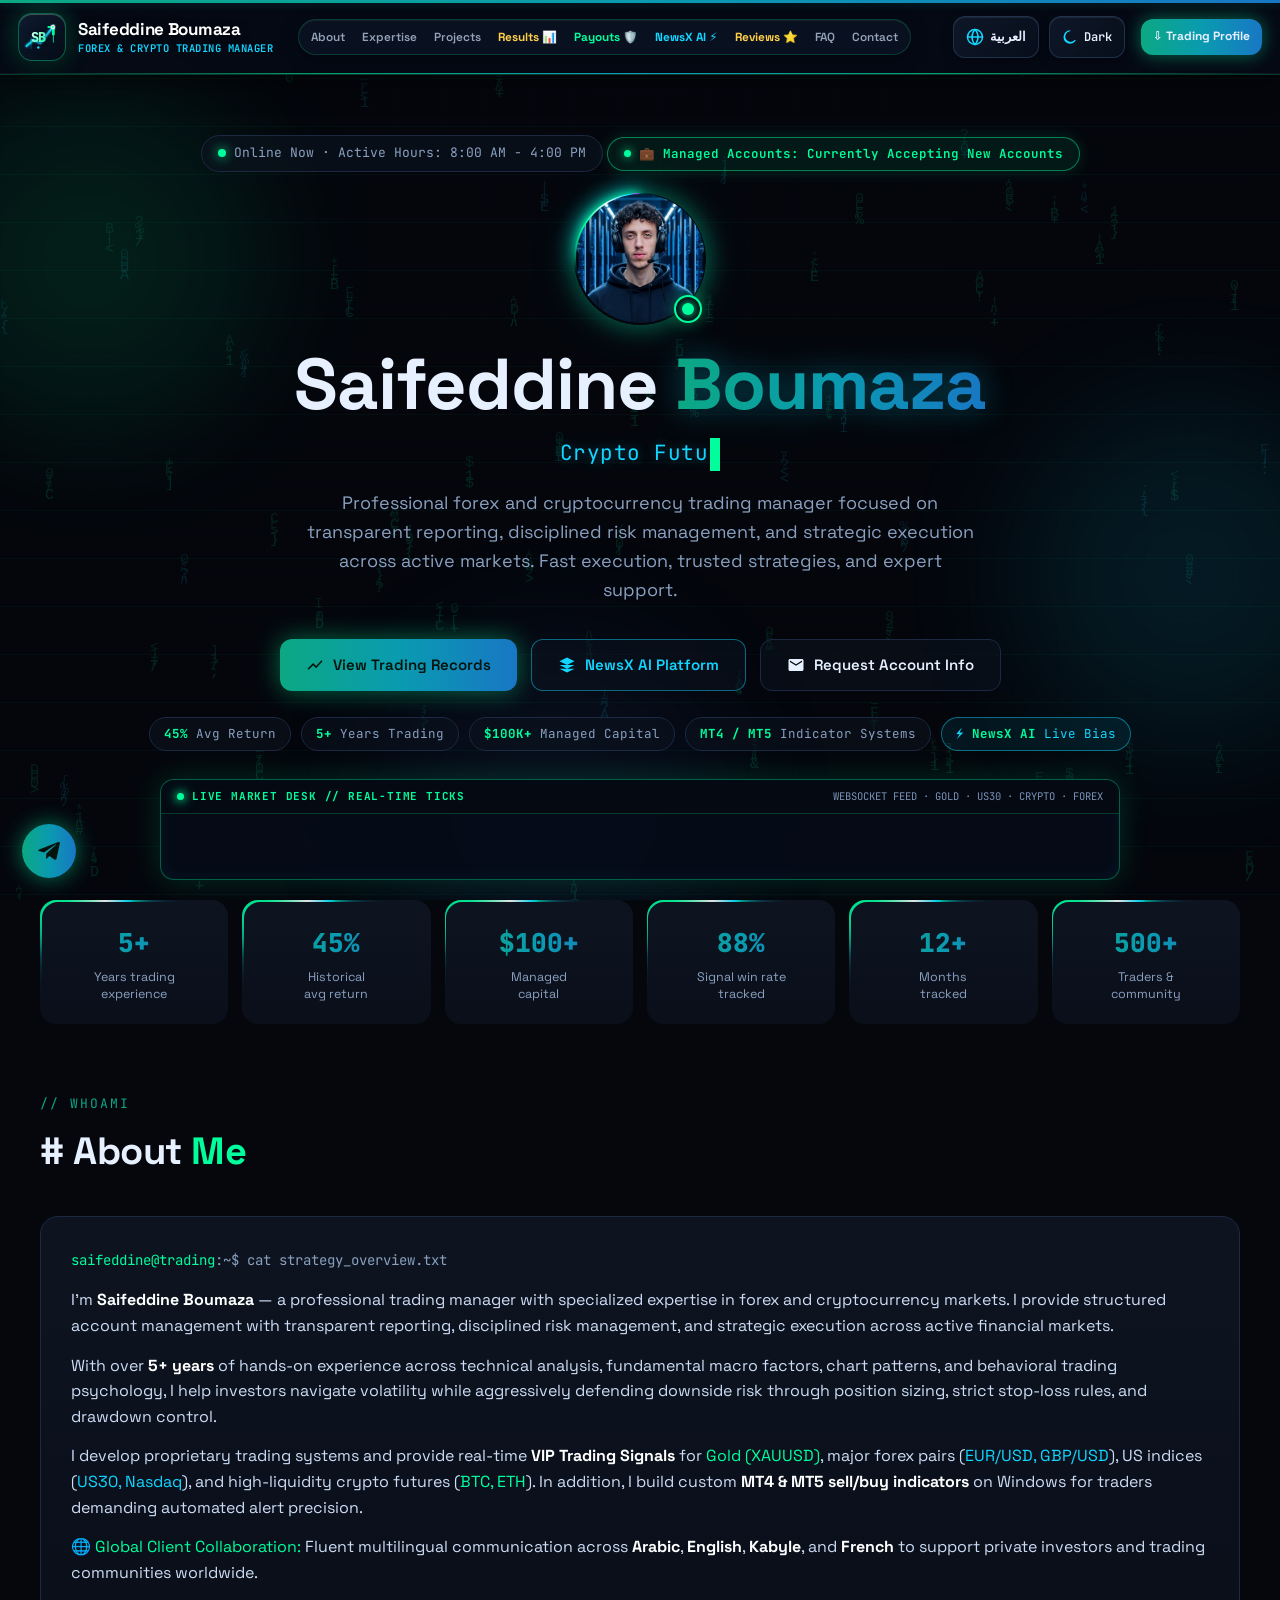
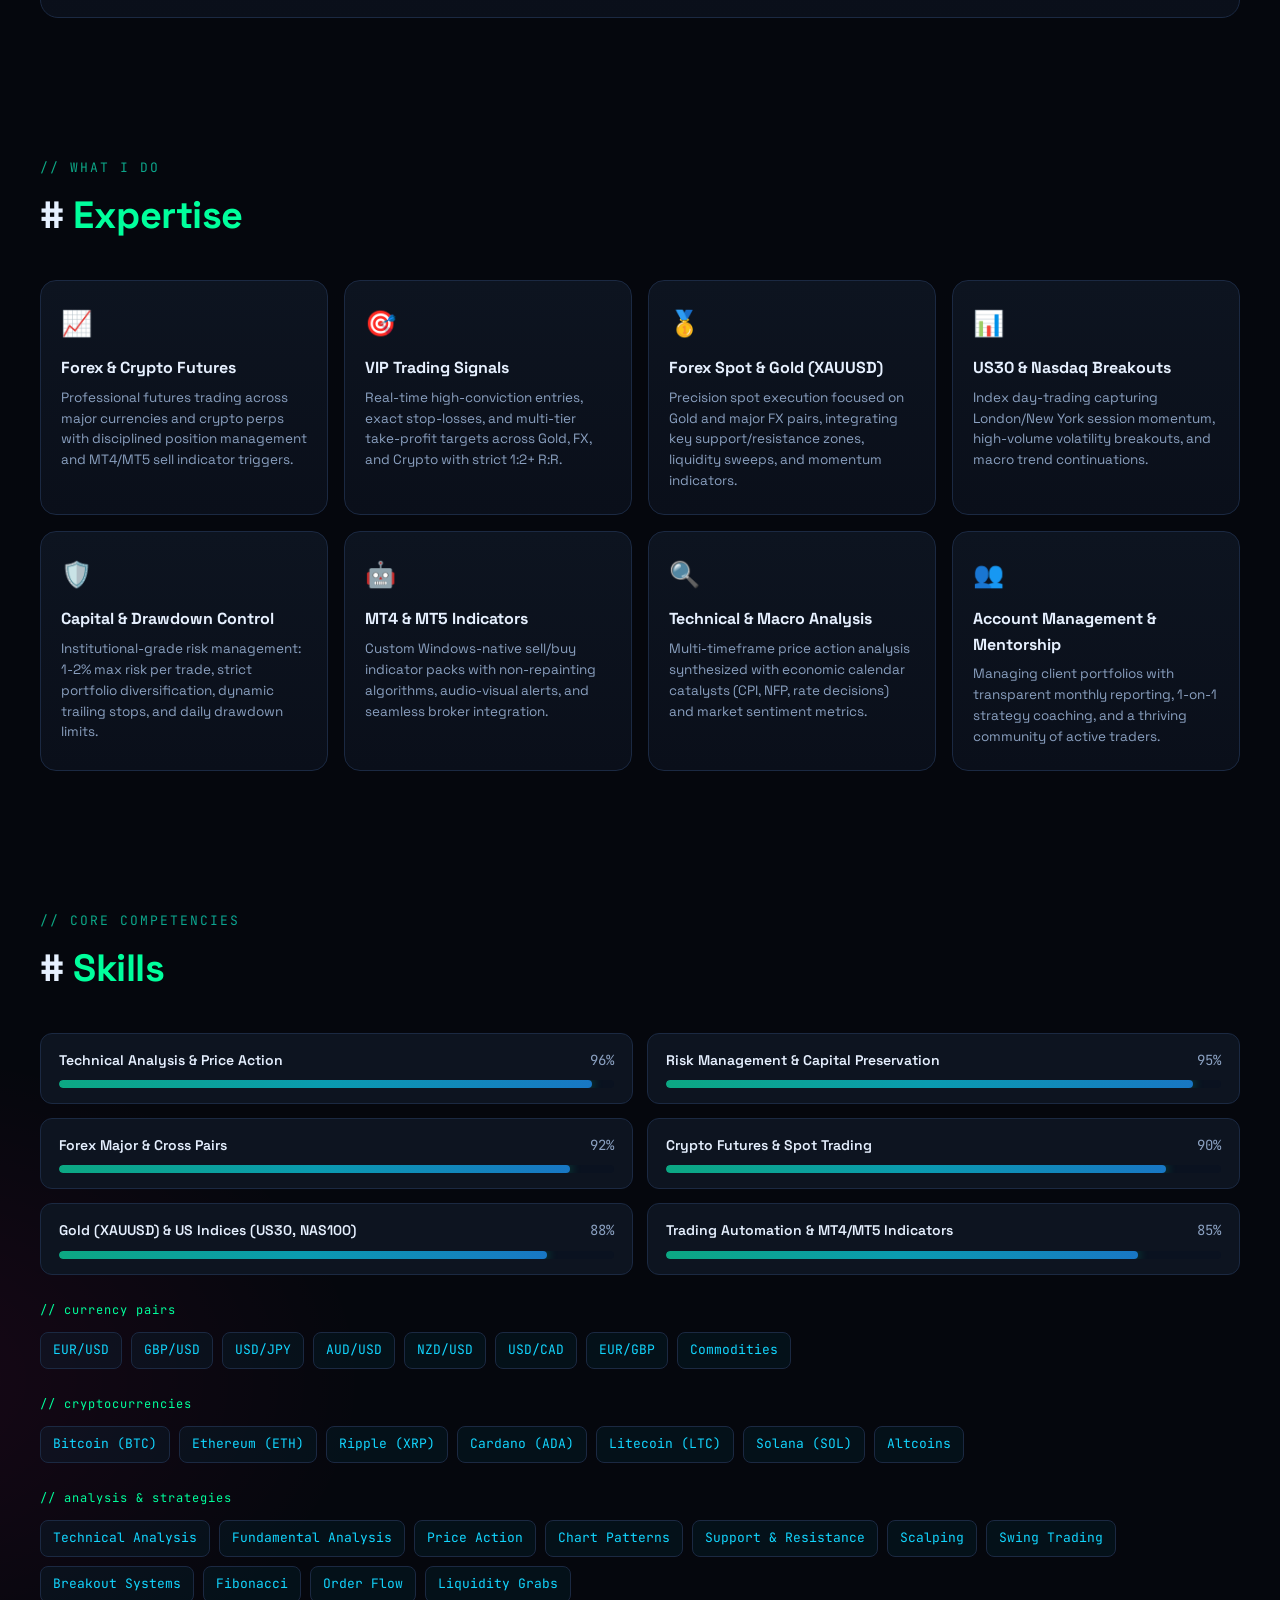
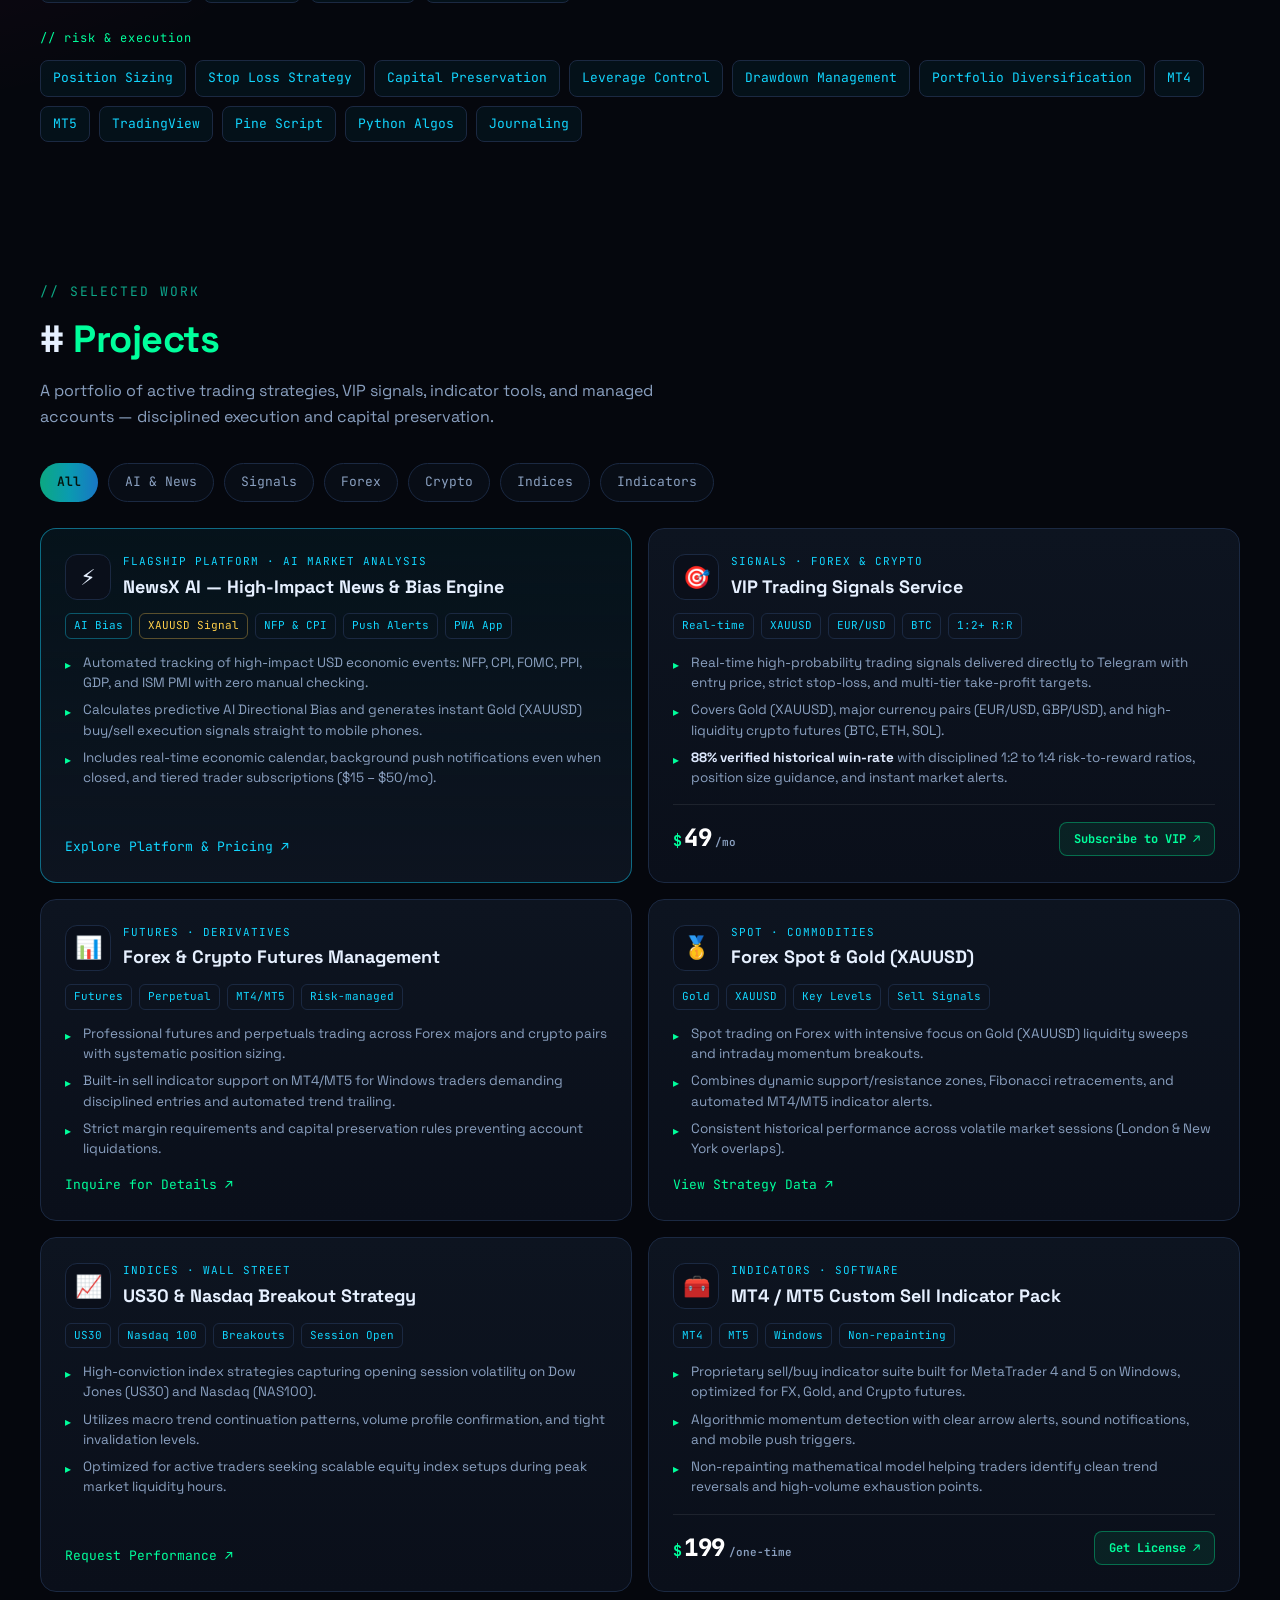
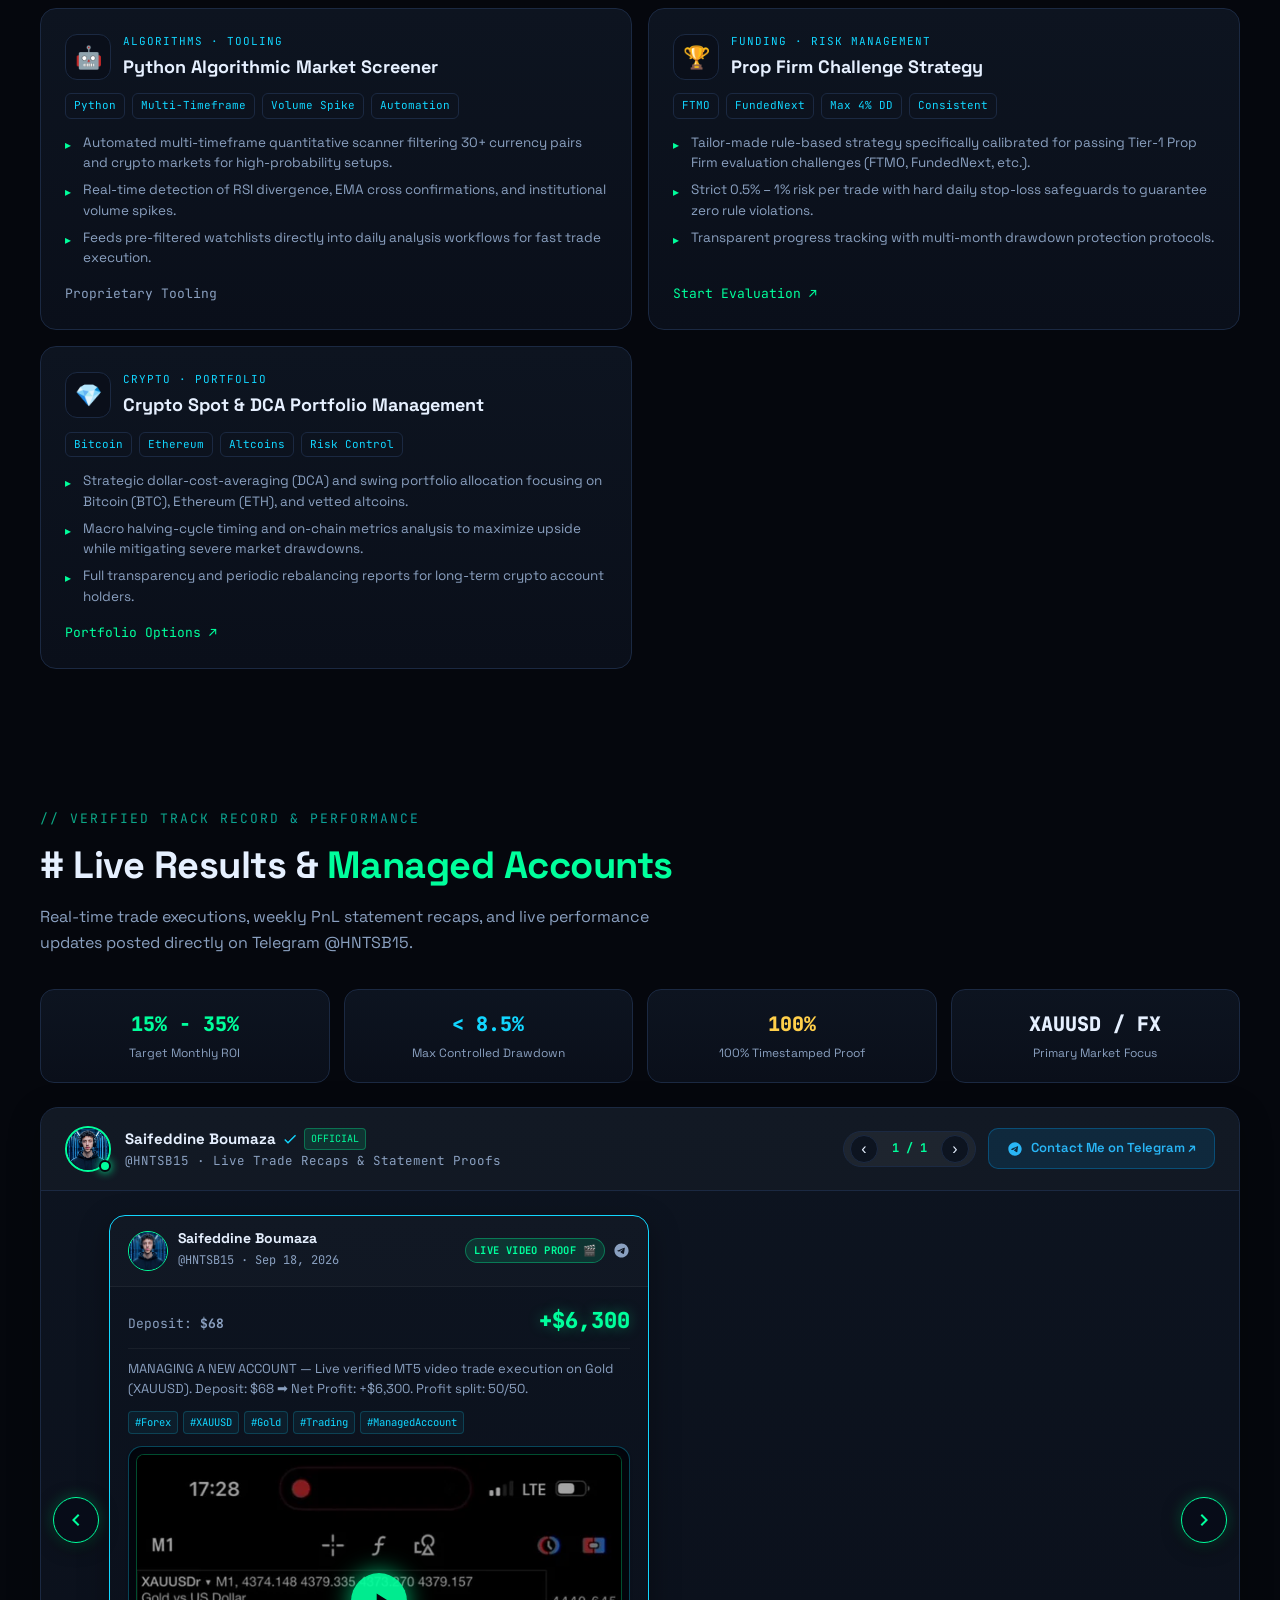
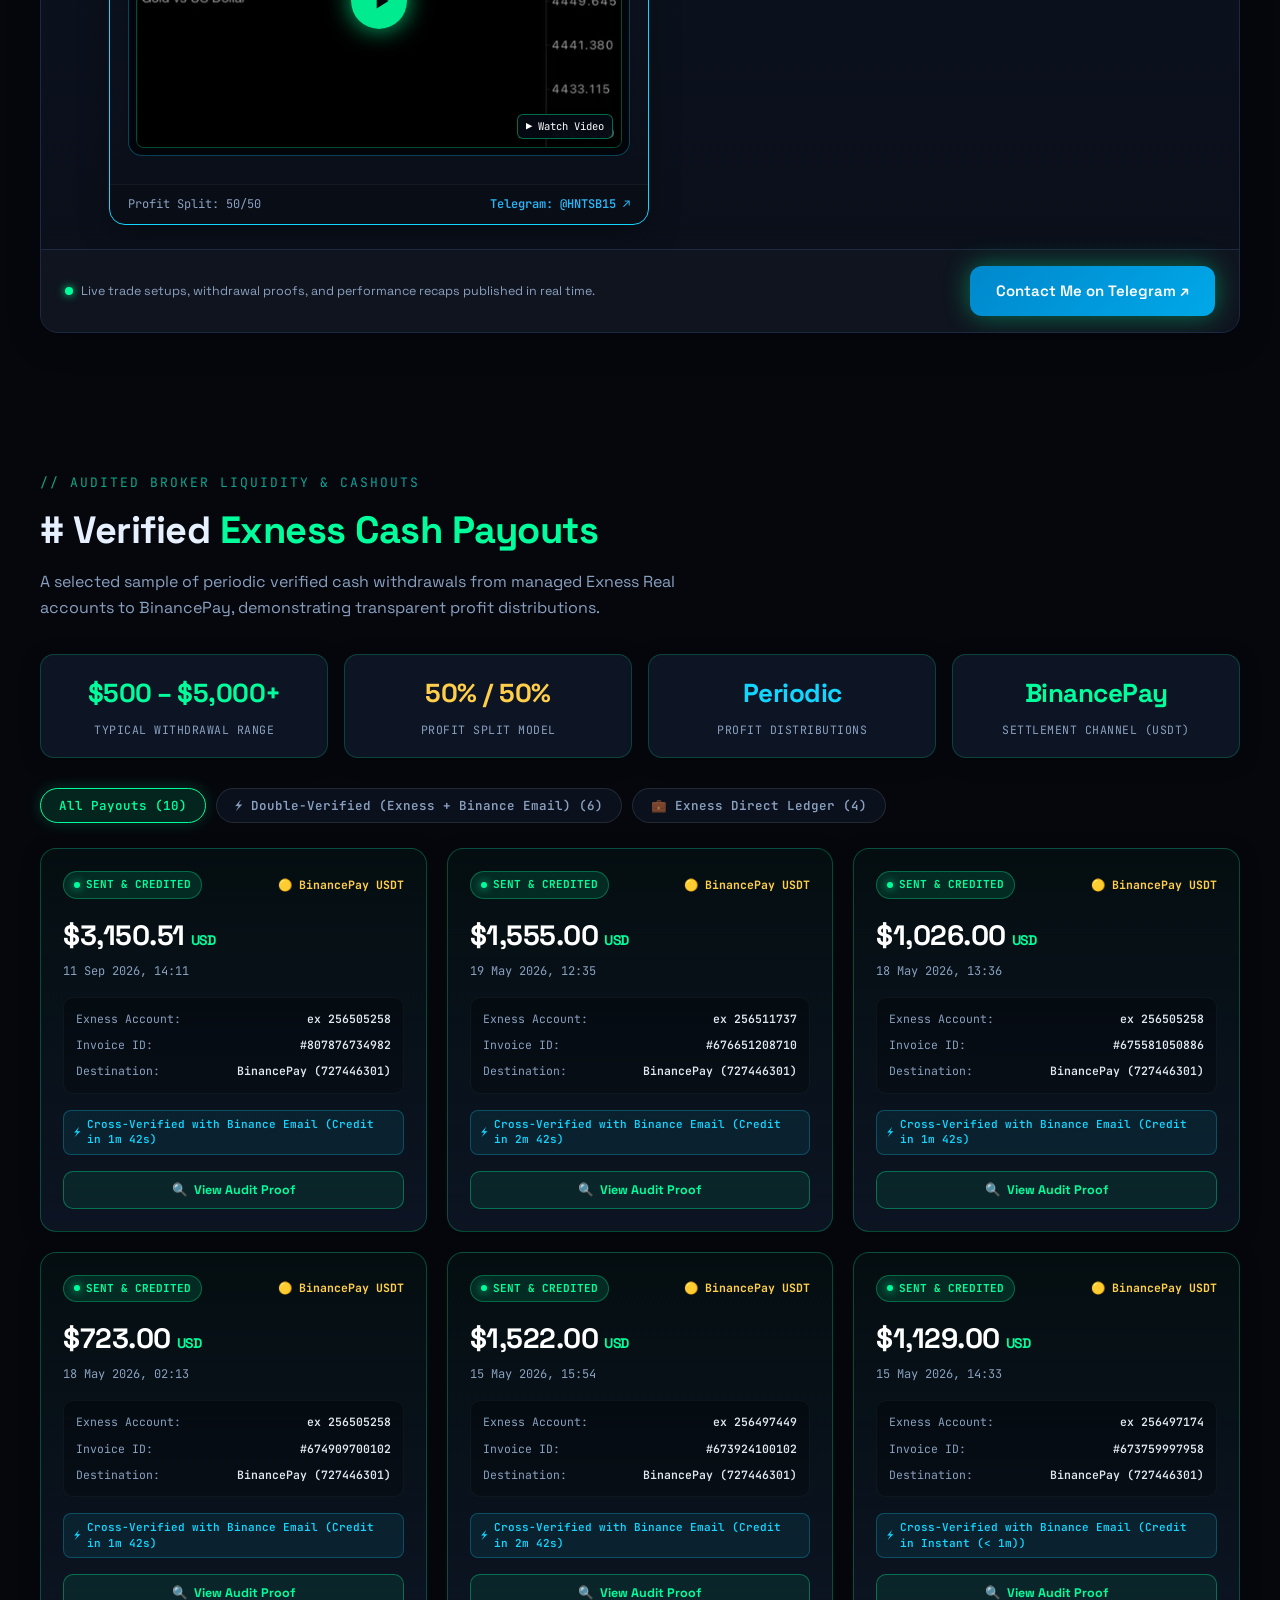
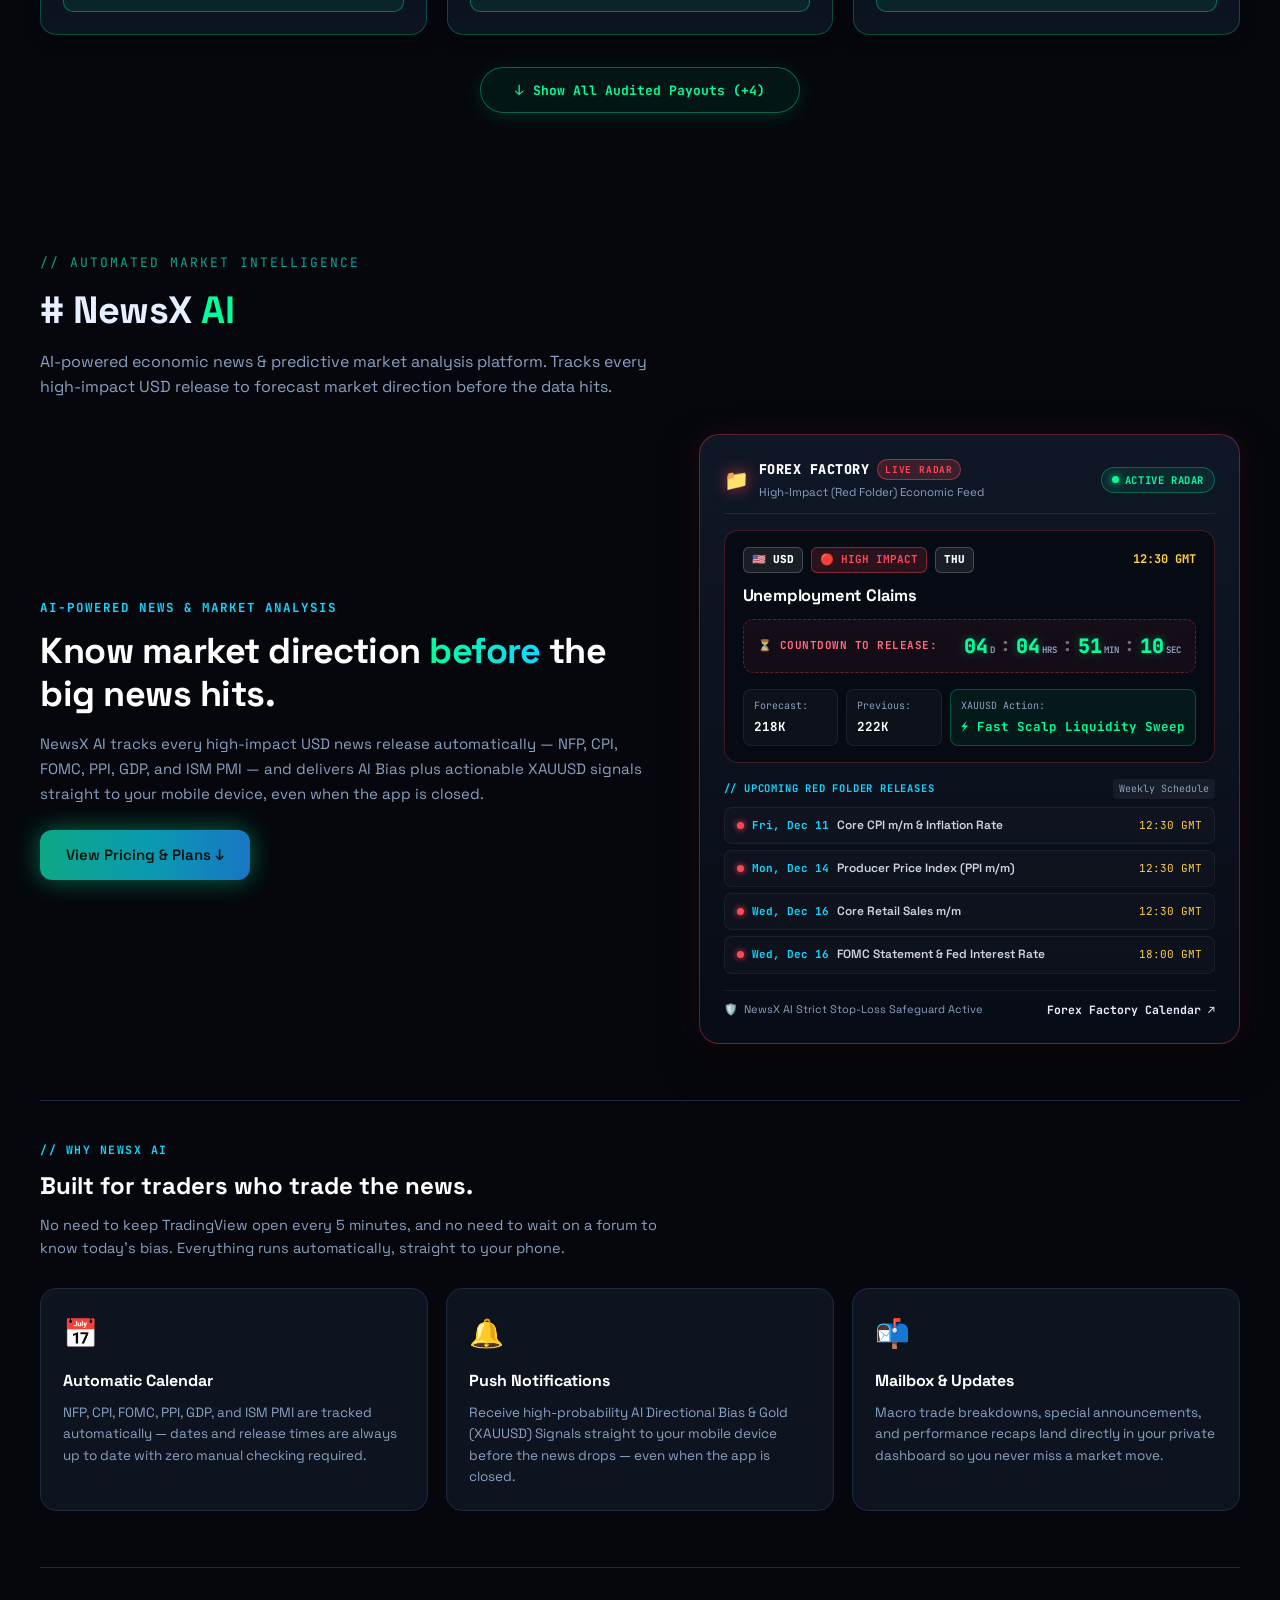
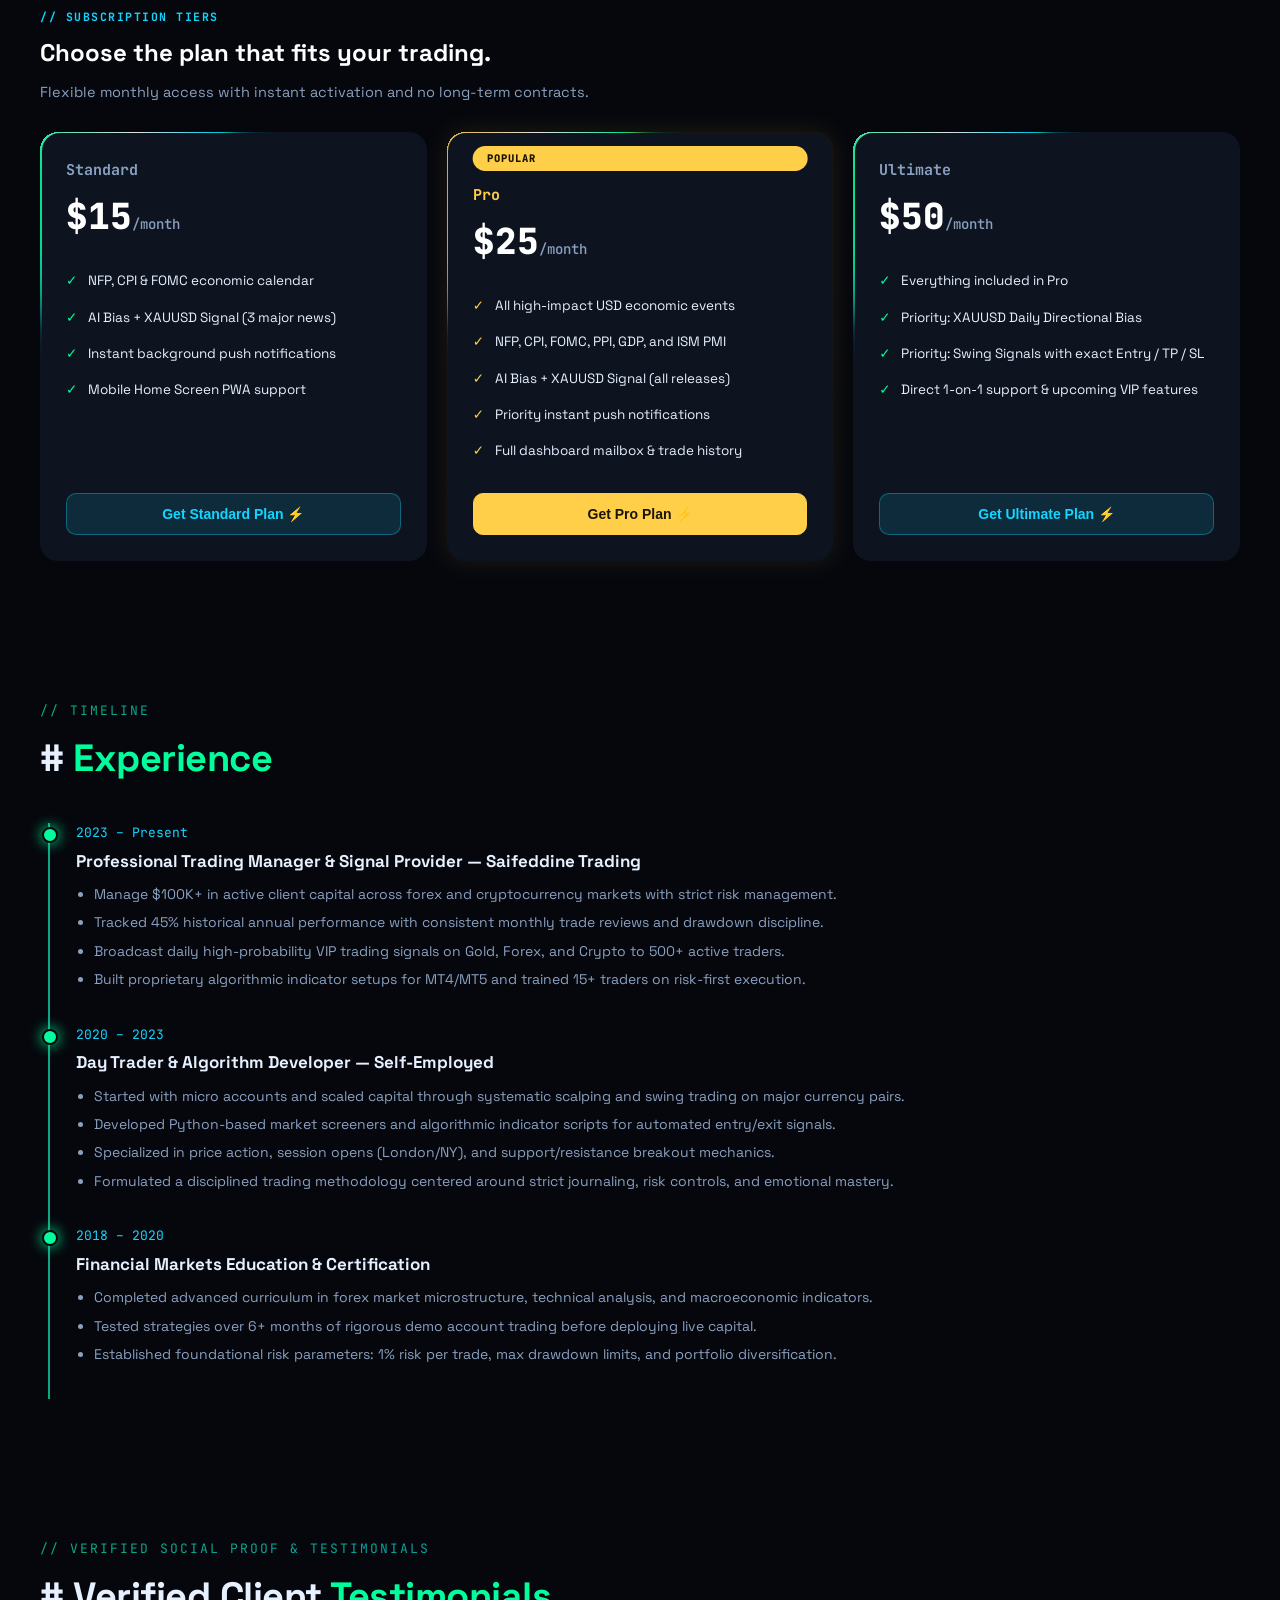
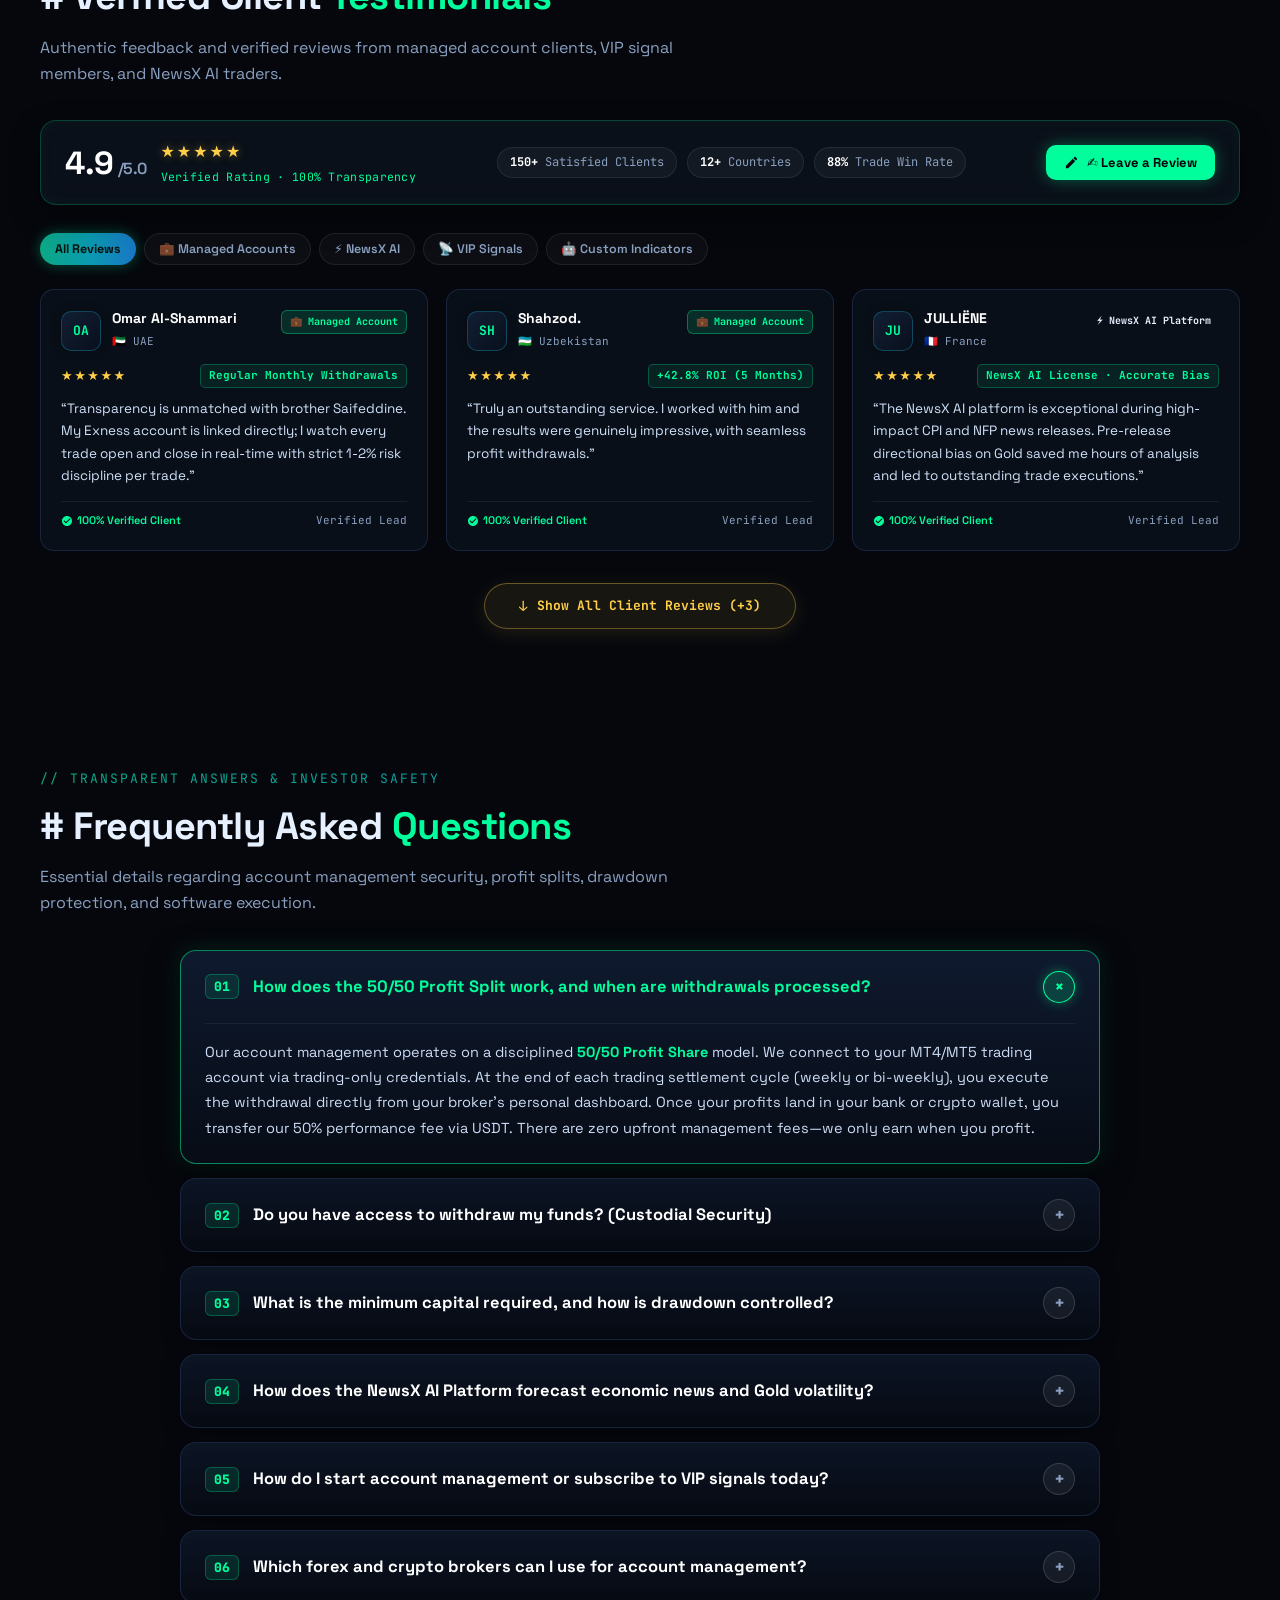
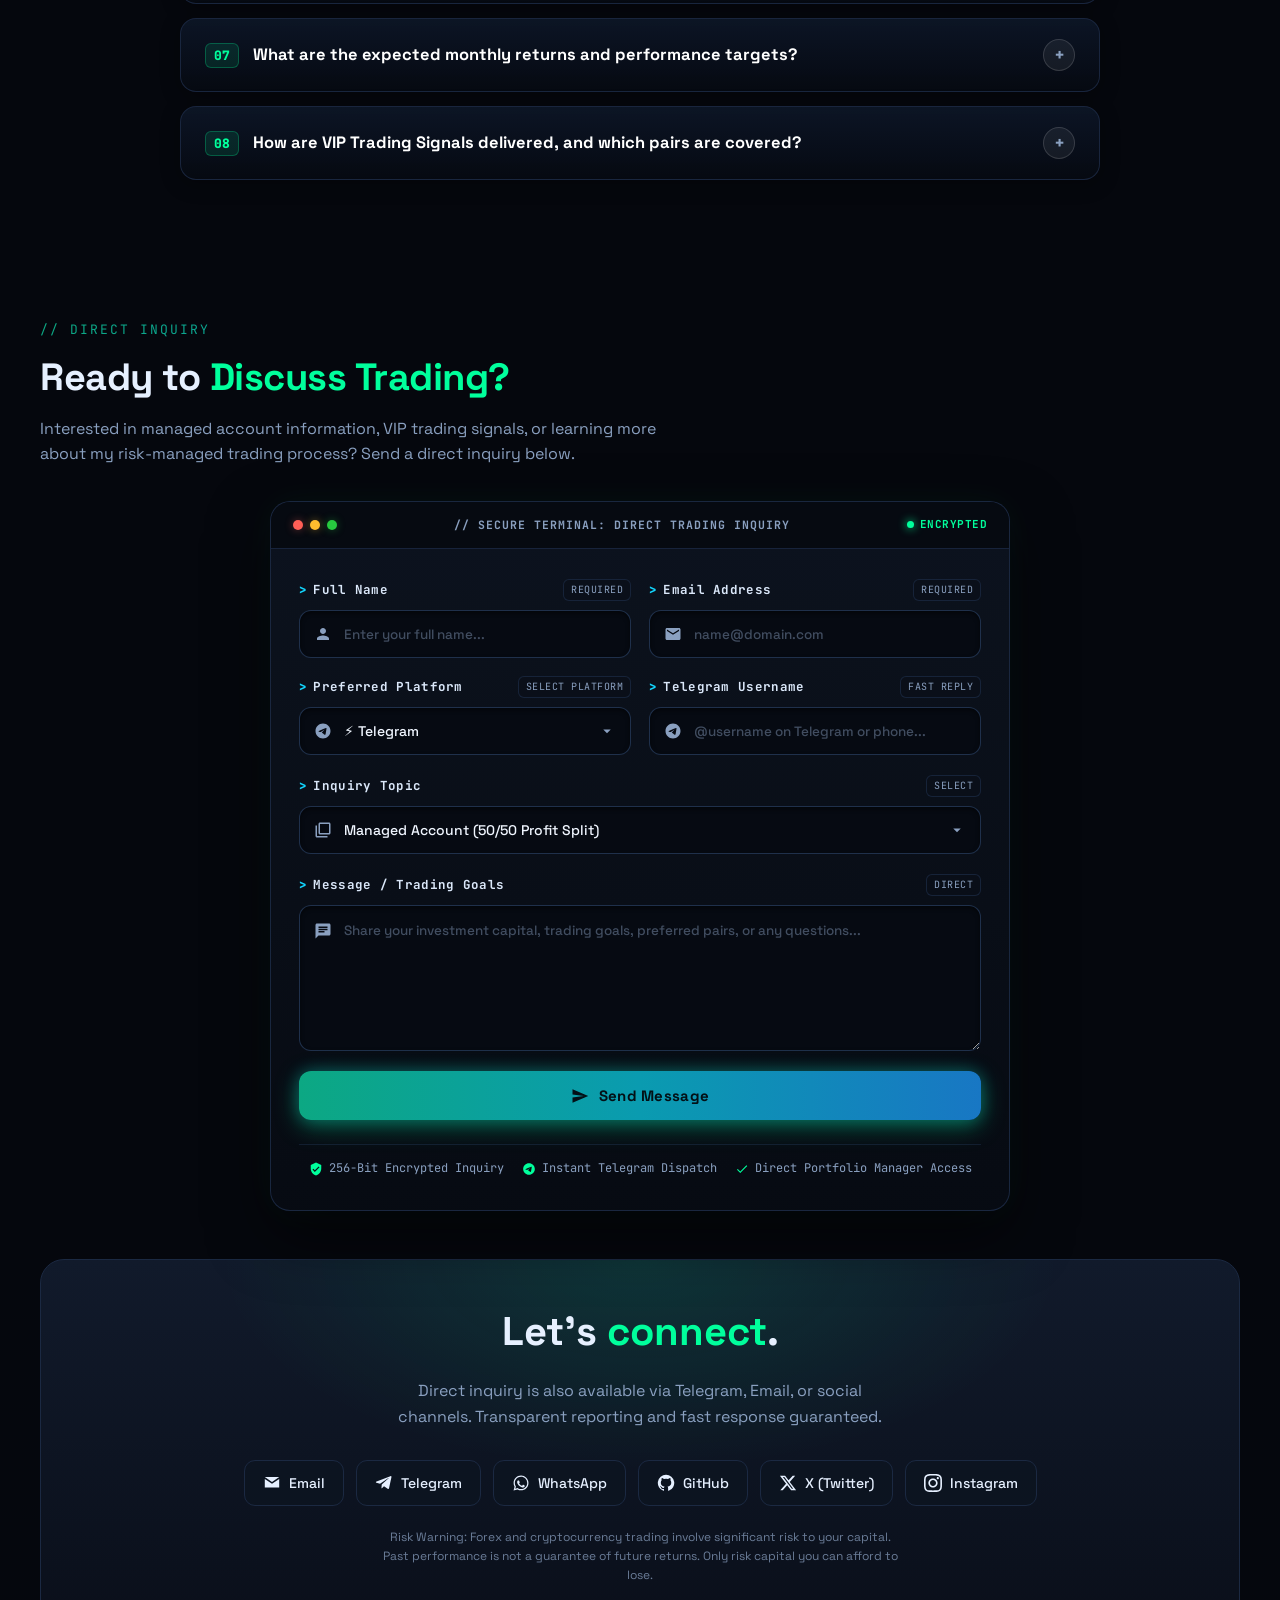
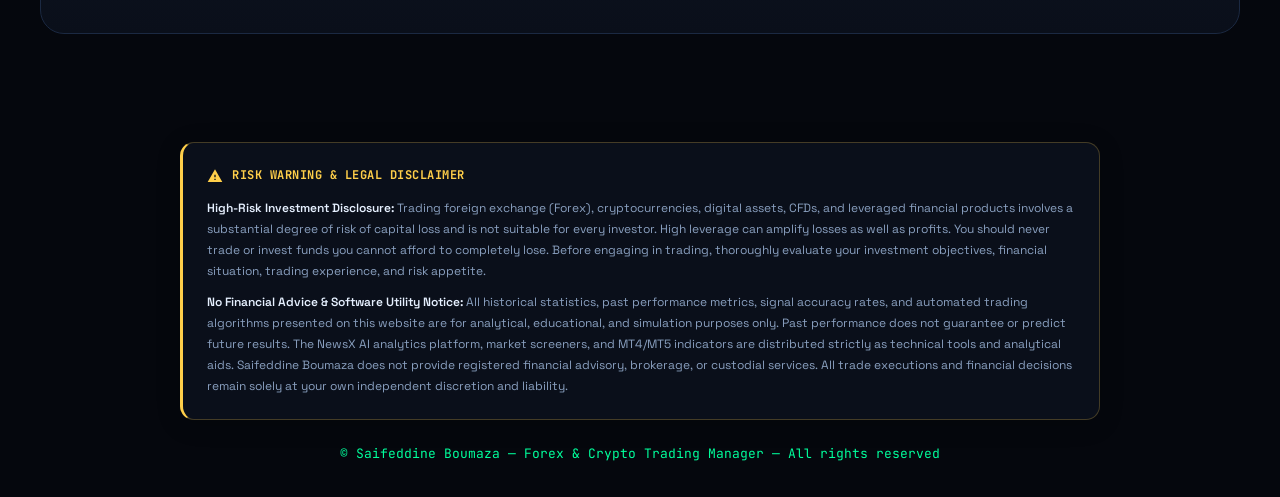
==== index.html @ 3a86600d "feat(deals): sort trades by date descending in site and admin dashboard" ====
<!DOCTYPE html>
<html class="v2" dir="ltr" xmlns="http://www.w3.org/1999/xhtml" xmlns:b="http://www.google.com/2005/gml/b" xmlns:data="http://www.google.com/2005/gml/data" xmlns:expr="http://www.google.com/2005/gml/expr"><head>
<link href="https://www.blogger.com/static/v1/widgets/478643198-css_bundle_v2_rtl.css" rel="stylesheet" type="text/css">
<meta charset="UTF-8">
<meta content="width=device-width, initial-scale=1.0, viewport-fit=cover" name="viewport">
<meta content="#05070d" name="theme-color">
<!-- Standard scroll & hash restoration on refresh across PC & Mobile -->
<script type="text/javascript">//<![CDATA[
(function(){
  // If URL has #reviews on load, clean it so the website always starts at the very top (Hero / Bio / Portfolio)
  if (location.hash && location.hash.toLowerCase().indexOf('review') !== -1) {
    try {
      if (history.replaceState) {
        history.replaceState(null, '', location.pathname + location.search);
      }
    } catch(e){}
    if ('scrollRestoration' in history) {
      history.scrollRestoration = 'manual';
    }
    window.scrollTo(0, 0);
  } else if ('scrollRestoration' in history) {
    history.scrollRestoration = 'auto';
  }
})();
//]]></script>
<!-- redirect short/bare paths to their real /p/*.html pages -->
<script type="text/javascript">//<![CDATA[
(function(){var p=location.pathname.replace(/\/+$/,'');var R={'/p/mystore':'/p/mystore.html','/mystore':'/p/mystore.html','/p/koraplusprivacy':'/p/koraplusprivacy.html','/koraplusprivacy':'/p/koraplusprivacy.html','/koraplusprivacy.html':'/p/koraplusprivacy.html','/p/mycashprivacy':'/p/mycashprivacy.html','/mycashprivacy':'/p/mycashprivacy.html','/mycashprivacy.html':'/p/mycashprivacy.html','/p/muslim-appprivacy':'/p/muslim-appprivacy.html','/muslim-appprivacy':'/p/muslim-appprivacy.html','/muslim-appprivacy.html':'/p/muslim-appprivacy.html'};if(R[p]){location.replace(R[p]+location.search+location.hash);}})();
//]]></script>
<title>سيف الدين بومعزة | تداول الفوركس والذهب وإدارة الحسابات — Saifeddine Boumaza</title>
<meta content="text/html; charset=UTF-8" http-equiv="Content-Type">
<link rel="canonical" href="https://saifeddine-boumaza.com/">
<meta name="referrer" content="no-referrer">

<!-- Google & Search Engine Site Favicons (Multi-resolution 48px standard for Google Search) -->
<link rel="icon" type="image/png" sizes="192x192" href="https://saifeddine-boumaza.com/favicon-192x192.png">
<link rel="icon" type="image/png" sizes="96x96" href="https://saifeddine-boumaza.com/favicon-96x96.png">
<link rel="icon" type="image/png" sizes="48x48" href="https://saifeddine-boumaza.com/favicon-48x48.png">
<link rel="apple-touch-icon" sizes="180x180" href="https://saifeddine-boumaza.com/apple-touch-icon.png">
<link rel="icon" type="image/svg+xml" href="https://saifeddine-boumaza.com/favicon.svg">
<link rel="alternate icon" href="https://saifeddine-boumaza.com/favicon.ico" type="image/x-icon">
<link rel="shortcut icon" href="https://saifeddine-boumaza.com/favicon.ico">
<link rel="manifest" href="https://saifeddine-boumaza.com/site.webmanifest">
<link rel="preload" as="image" href="SB.jpg" fetchpriority="high">
<meta content="الموقع الرسمي لسيف الدين بومعزة — خبير تداول الفوركس، الذهب والعملات الرقمية، إدارة حسابات التداول باحترافية، تحليلات أخبار الأسواق المالية وتكنولوجيا NewsX AI. Official portfolio of Saifeddine Boumaza — Forex, Gold &amp; Crypto Trading, Account Management, VIP Signals." name="description">
<meta name="keywords" content="سيف الدين بومعزة, سيف الدين, بومعزة, تداول, تداول فوركس, تداول الذهب, تداول العملات الرقمية, كريبتو, إدارة حسابات, إدارة محافظ, توصيات تداول, إشارات فوركس, أخبار التداول, تحليل الأخبار, XAUUSD, Saifeddine Boumaza, Saifeddine, Boumaza, Forex Trading, Crypto Trading, Gold Trading, Account Management, Portfolio Management, VIP Signals, NewsX AI, Market Analytics">
<meta name="author" content="Saifeddine Boumaza | سيف الدين بومعزة">

<!-- Google & Bing Search Result Thumbnail Tags (Portrait / Headshot for Person Search) -->
<meta name="thumbnail" content="https://saifeddine-boumaza.com/SB.jpg">
<link rel="image_src" href="https://saifeddine-boumaza.com/SB.jpg">

<!-- Open Graph / WhatsApp / Telegram / Facebook / Instagram / LinkedIn Preview -->
<meta property="og:site_name" content="سيف الدين بومعزة — Saifeddine Boumaza">
<meta property="og:type" content="website">
<meta property="og:url" content="https://saifeddine-boumaza.com/">
<meta property="og:title" content="سيف الدين بومعزة | تداول الفوركس والذهب وإدارة الحسابات — Saifeddine Boumaza">
<meta property="og:description" content="الموقع الرسمي لسيف الدين بومعزة — خبير تداول الفوركس، الذهب والعملات الرقمية، إدارة حسابات التداول باحترافية، توصيات VIP وتحليلات أخبار الأسواق المالية NewsX AI.">
<meta property="og:image" content="https://saifeddine-boumaza.com/og-image.png?v=20260925">
<meta property="og:image:secure_url" content="https://saifeddine-boumaza.com/og-image.png?v=20260925">
<meta property="og:image:type" content="image/png">
<meta property="og:image:width" content="1200">
<meta property="og:image:height" content="630">
<meta property="og:image:alt" content="سيف الدين بومعزة — تداول وإدارة حسابات | Saifeddine Boumaza">

<!-- Twitter (X) Card Preview -->
<meta name="twitter:card" content="summary_large_image">
<meta name="twitter:site" content="@HNTSB15">
<meta name="twitter:creator" content="@HNTSB15">
<meta name="twitter:title" content="سيف الدين بومعزة | تداول الفوركس والذهب وإدارة الحسابات — Saifeddine Boumaza">
<meta name="twitter:description" content="الموقع الرسمي لسيف الدين بومعزة — خبير تداول الفوركس، الذهب والعملات الرقمية، إدارة حسابات التداول باحترافية، توصيات VIP وتحليلات أخبار الأسواق المالية NewsX AI.">
<meta name="twitter:image" content="https://saifeddine-boumaza.com/og-image.png?v=20260925">
<meta name="twitter:image:alt" content="سيف الدين بومعزة — تداول وإدارة حسابات | Saifeddine Boumaza">

<!-- Schema.org JSON-LD Structured Data for Google Search Rich Snippets & Image Recognition -->
<script type="application/ld+json">
{
  "@context": "https://schema.org",
  "@graph": [
    {
      "@type": "WebSite",
      "@id": "https://saifeddine-boumaza.com/#website",
      "url": "https://saifeddine-boumaza.com/",
      "name": "سيف الدين بومعزة — تداول الفوركس وإدارة الحسابات | Saifeddine Boumaza",
      "description": "الموقع الرسمي لسيف الدين بومعزة: تداول الفوركس والذهب والكريبتو، إدارة حسابات التداول، تحليلات أخبار الأسواق المالية وتكنولوجيا NewsX AI.",
      "publisher": {
        "@id": "https://saifeddine-boumaza.com/#person"
      },
      "inLanguage": ["ar", "en"]
    },
    {
      "@type": "WebPage",
      "@id": "https://saifeddine-boumaza.com/#webpage",
      "url": "https://saifeddine-boumaza.com/",
      "name": "سيف الدين بومعزة — تداول الفوركس والذهب وإدارة الحسابات | Saifeddine Boumaza",
      "isPartOf": {
        "@id": "https://saifeddine-boumaza.com/#website"
      },
      "about": {
        "@id": "https://saifeddine-boumaza.com/#person"
      },
      "primaryImageOfPage": {
        "@type": "ImageObject",
        "@id": "https://saifeddine-boumaza.com/#primaryimage",
        "url": "https://saifeddine-boumaza.com/og-image.png?v=20260925",
        "contentUrl": "https://saifeddine-boumaza.com/og-image.png?v=20260925",
        "width": 1200,
        "height": 630,
        "caption": "Saifeddine Boumaza — Forex Trading & Account Management"
      },
      "image": {
        "@type": "ImageObject",
        "url": "https://saifeddine-boumaza.com/og-image.png?v=20260925",
        "width": 1200,
        "height": 630
      }
    },
    {
      "@type": "Person",
      "@id": "https://saifeddine-boumaza.com/#person",
      "name": "سيف الدين بومعزة",
      "alternateName": ["Saifeddine Boumaza", "Saifeddine", "سيف الدين"],
      "url": "https://saifeddine-boumaza.com/",
      "image": {
        "@type": "ImageObject",
        "url": "https://saifeddine-boumaza.com/SB.jpg",
        "caption": "Saifeddine Boumaza"
      },
      "jobTitle": "مدير محافظ وتداول فوركس وعملات رقمية | Forex & Crypto Trading Manager",
      "knowsAbout": [
        "تداول الفوركس Forex Trading",
        "تداول الذهب Gold Trading XAUUSD",
        "إدارة حسابات التداول Account Management",
        "إدارة المحافظ الاستثمارية Portfolio Management",
        "توصيات وإشارات التداول VIP Signals",
        "تحليل أخبار التداول والأسواق المالية Market News Analytics",
        "التحليل الكمي والأنظمة الآلية Quantitative & Algorithmic Trading",
        "NewsX AI"
      ],
      "sameAs": [
        "https://t.me/HNTSB15",
        "https://x.com/HNTSB15"
      ]
    }
  ]
}
</script>

<!--
<PageMap>
  <DataObject type="thumbnail">
    <Attribute name="src" value="https://saifeddine-boumaza.com/SB.jpg"/>
    <Attribute name="width" value="640"/>
    <Attribute name="height" value="854"/>
  </DataObject>
  <DataObject type="document">
    <Attribute name="title" value="Saifeddine Boumaza — Quantitative Portfolio &amp; Trading Technology"/>
    <Attribute name="author" value="Saifeddine Boumaza"/>
  </DataObject>
</PageMap>
-->
<link href="https://fonts.googleapis.com/css2?family=JetBrains+Mono:wght@400;600;800&amp;family=Space+Grotesk:wght@400;500;600;700&amp;family=Tajawal:wght@400;500;700;800;900&amp;display=swap" rel="stylesheet">
<script src="https://cdn.jsdelivr.net/npm/@supabase/supabase-js@2"></script>
<script src="https://cdn.jsdelivr.net/npm/@emailjs/browser@4/dist/email.min.js"></script>
<script async src="https://platform.twitter.com/widgets.js" charset="utf-8"></script>
<script>if(window.emailjs&&window.emailjs.init)window.emailjs.init('RlQp_bILdnIDbvhv_');</script>
<style id="page-skin-1" type="text/css"><!--
:root{
--bg:#05070d; --bg-2:#0a0f1a; --panel:#0d1420; --panel-2:#111a2b;
--line:#1b2942; --text:#e6f0ff; --muted:#8aa0c0;
--neon:#00ff9c; --neon-2:#12d6ff; --gold:#f2c14e;
--rgb:linear-gradient(90deg,#0ca883,#0a9bb0,#1877c4,#2f63c0,#0ca883);
--glow:0 0 24px rgba(0,255,156,.35); --radius:16px; --maxw:960px;
}
*{box-sizing:border-box;margin:0;padding:0}
html{scroll-behavior:smooth;overflow-x:hidden;width:100%;max-width:100vw}
body{
font-family:'Space Grotesk',system-ui,sans-serif;
background:
radial-gradient(1000px 600px at 80% -10%, rgba(18,214,255,.10), transparent 60%),
radial-gradient(900px 600px at -10% 20%, rgba(255,0,140,.08), transparent 55%),
var(--bg);
color:var(--text); line-height:1.6; overflow-x:hidden; width:100%; max-width:100vw; position:relative;
}
.cvx{overflow-x:hidden;width:100%;max-width:100%}
body::before{
content:"";position:fixed;inset:0;z-index:0;pointer-events:none;
background-image:linear-gradient(rgba(27,41,66,.25) 1px,transparent 1px),
linear-gradient(90deg,rgba(27,41,66,.25) 1px,transparent 1px);
background-size:44px 44px;
-webkit-mask-image:radial-gradient(circle at 50% 20%,#000 0,transparent 80%);
mask-image:radial-gradient(circle at 50% 20%,#000 0,transparent 80%);
opacity:.3;
}
/* animated RGB top bar */
.rgb-top{position:fixed;top:0;left:0;right:0;height:3px;z-index:200;
background:var(--rgb);background-size:200% 100%;animation:rgbFlow 6s linear infinite;
box-shadow:0 0 10px rgba(0,200,170,.3)}
/* animated data-center / matrix background (subtle) */
#matrix{position:fixed;inset:0;z-index:0;pointer-events:none;opacity:.12}
.scanbars{position:fixed;inset:0;z-index:0;pointer-events:none;opacity:.04;
background:repeating-linear-gradient(0deg,transparent 0 5px,var(--neon) 5px 6px,transparent 6px 48px);
animation:scanmove 16s linear infinite}
@keyframes scanmove{to{background-position:0 480px}}
/* faint cyberpunk glow blobs drifting */
.cyber-glow{position:fixed;inset:0;z-index:0;pointer-events:none;overflow:hidden}
.cyber-glow i{position:absolute;width:340px;height:340px;border-radius:50%;filter:blur(70px);opacity:.10}
.cyber-glow i:nth-child(1){background:var(--neon);left:-80px;top:10%;animation:drift1 22s ease-in-out infinite}
.cyber-glow i:nth-child(2){background:var(--neon-2);right:-80px;top:45%;animation:drift2 26s ease-in-out infinite}
.cyber-glow i:nth-child(3){background:#2f63c0;left:30%;bottom:-80px;animation:drift1 30s ease-in-out infinite}
@keyframes drift1{50%{transform:translate(60px,-40px)}}
@keyframes drift2{50%{transform:translate(-60px,40px)}}
/* floating action buttons */
.fab{position:fixed;bottom:max(22px, calc(12px + env(safe-area-inset-bottom)));z-index:190;width:54px;height:54px;border-radius:50%;border:0;
display:flex;align-items:center;justify-content:center;cursor:pointer;
box-shadow:0 6px 24px rgba(0,0,0,.45);transition:transform .18s ease, opacity .3s ease;outline:none;
touch-action:manipulation;-webkit-tap-highlight-color:transparent}
.fab:hover{transform:translateY(-3px) scale(1.06)}
.fab svg{width:26px;height:26px}
.fab-tg{left:22px;background:var(--rgb);background-size:200% auto;animation:rgbFlow 6s linear infinite;box-shadow:0 0 22px rgba(0,255,170,.45)}
.fab-tg svg{fill:#04140c}
.fab-tg::after{content:"";position:absolute;inset:0;border-radius:50%;border:2px solid var(--neon);animation:fabpulse 2.2s ease-out infinite;pointer-events:none}
@keyframes fabpulse{0%{transform:scale(1);opacity:.6}100%{transform:scale(1.7);opacity:0}}
.fab-top{right:22px;background:rgba(13,20,32,.85);border:1px solid var(--line);-webkit-backdrop-filter:blur(6px);backdrop-filter:blur(6px);opacity:0;pointer-events:none;transform:translateY(10px)}
.fab-top svg{width:22px;height:22px;fill:var(--neon)}
.fab-top.show{opacity:1;pointer-events:auto;transform:none}
.fab-top:hover{border-color:var(--neon);box-shadow:0 0 18px rgba(0,255,170,.35)}
@keyframes rgbFlow{to{background-position:200% 50%}}
@keyframes ringspin{to{transform:rotate(360deg)}}
@keyframes pulse{0%,100%{opacity:1}50%{opacity:.35}}
@keyframes blink{50%{opacity:0}}
@keyframes floaty{0%,100%{transform:translateY(0)}50%{transform:translateY(-6px)}}
.hidden-blog{display:none !important}
.page-render{position:relative;z-index:5}
/* show page/post content only on non-homepage views */
body.index .pageview{display:none !important}
.wrap{position:relative;z-index:1;max-width:var(--maxw);margin:0 auto;padding:0 20px}
a{color:inherit;text-decoration:none}
.mono{font-family:'JetBrains Mono',monospace}
.neon{color:var(--neon)} .blue{color:var(--neon-2)}
/* typewriter-on-scroll cursor */
.tw.typing::after{content:"\2588";margin-left:1px;color:var(--neon);animation:blink .8s steps(2) infinite;font-weight:400}
header.hero{min-height:100vh;display:flex;flex-direction:column;justify-content:center;text-align:center;padding:80px 20px 60px;position:relative;z-index:1}
.badge{display:inline-flex;align-items:center;gap:8px;margin:0 auto 26px;padding:7px 16px;border:1px solid var(--line);border-radius:999px;background:rgba(13,20,32,.6);-webkit-backdrop-filter:blur(6px);backdrop-filter:blur(6px);font-size:13px;color:var(--muted);letter-spacing:.5px}
.badge .dot{width:8px;height:8px;border-radius:50%;background:var(--neon);box-shadow:var(--glow);animation:pulse 1.8s infinite}
.avatar{width:122px;height:122px;border-radius:50%;margin:0 auto 22px;padding:4px;position:relative;
background:conic-gradient(from 0deg,#0ca883,#0a9bb0,#1877c4,#2f63c0,#3d54b0,#0ca883);
animation:ringspin 6s linear infinite;box-shadow:0 0 30px rgba(0,255,180,.35);
display:flex;align-items:center;justify-content:center}
.avatar span,.avatar img{width:100%;height:100%;border-radius:50%;background:var(--bg-2);display:flex;align-items:center;justify-content:center;font-family:'JetBrains Mono',monospace;font-weight:800;font-size:34px;color:#fff;object-fit:cover;animation:ringspin 6s linear infinite reverse}
h1{font-size:clamp(38px,7vw,74px);font-weight:700;line-height:1.05;letter-spacing:-1px}
h1 .grad{background:var(--rgb);background-size:200% auto;-webkit-background-clip:text;background-clip:text;-webkit-text-fill-color:transparent;animation:rgbFlow 6s linear infinite;filter:drop-shadow(0 0 16px rgba(0,220,255,.35))}
.role{font-family:'JetBrains Mono',monospace;font-size:clamp(15px,2.4vw,20px);color:var(--neon-2);margin-top:14px;letter-spacing:1px;min-height:1.4em;text-shadow:0 0 12px rgba(18,214,255,.4)}
.role .cursor{display:inline-block;width:10px;background:var(--neon);animation:blink 1s steps(2) infinite;margin-left:2px}
.tagline{max-width:640px;margin:22px auto 0;color:var(--muted);font-size:clamp(15px,2vw,18px);min-height:2.5em}
.cta-row{display:flex;gap:14px;justify-content:center;flex-wrap:wrap;margin-top:38px}
.btn{padding:13px 26px;border-radius:12px;font-weight:600;font-size:15px;transition:transform .15s ease, box-shadow .2s ease;display:inline-flex;align-items:center;gap:9px}
.btn:hover{transform:translateY(-2px)}
.btn-primary{background:var(--rgb);background-size:200% auto;color:#04140c;box-shadow:0 0 26px rgba(0,255,160,.4);animation:rgbFlow 6s linear infinite}
.btn-ghost{border:1px solid var(--line);color:var(--text);background:rgba(13,20,32,.5)}
.btn-ghost:hover{border-color:var(--neon);box-shadow:var(--glow)}
.scroll-hint{margin-top:56px;color:var(--muted);font-size:12px;letter-spacing:2px;text-transform:uppercase;animation:floaty 2.2s ease-in-out infinite}
section{padding:70px 0;position:relative;z-index:1;scroll-margin-top:80px}
section, .cvx-sec, .cvx-form-card, #reviews, #contact, #contactCard, #contactForm, #faq, #experience, #results, #newsx, #about, #expertise, #skills, #projects {scroll-margin-top:85px !important}
/* ===== sticky nav ===== */
.nav{position:sticky;top:0;z-index:150;background:rgba(5,7,13,.72);-webkit-backdrop-filter:blur(10px);backdrop-filter:blur(10px);border-bottom:1px solid var(--line)}
.nav-in{max-width:1100px;margin:0 auto;padding:11px 20px;display:flex;align-items:center;gap:14px}
.brand{display:flex;align-items:center;gap:10px;margin-right:auto}
.brand .logo{width:38px;height:38px;border-radius:10px;display:flex;align-items:center;justify-content:center;font-family:'JetBrains Mono',monospace;font-weight:800;font-size:14px;color:#04140c;background:var(--rgb);background-size:200% auto;animation:rgbFlow 6s linear infinite;box-shadow:0 0 16px rgba(0,255,170,.35)}
.brand b{font-size:15px;display:block;line-height:1.15}
.brand small{font-size:11px;color:var(--muted);font-family:'JetBrains Mono',monospace;letter-spacing:.3px}
.nav-links{display:flex;gap:4px}
.nav-links a{padding:8px 12px;border-radius:9px;font-size:14px;color:var(--muted);transition:.18s}
.nav-links a:hover{color:#fff;background:rgba(255,255,255,.06)}
.nav-cta{margin-left:8px;padding:9px 18px;border-radius:10px;font-weight:600;font-size:14px;color:#04140c;background:var(--rgb);background-size:200% auto;animation:rgbFlow 6s linear infinite;box-shadow:0 0 16px rgba(0,255,170,.35);white-space:nowrap;transition:transform .15s}
.nav-cta:hover{transform:translateY(-1px)}
/* ===== projects ===== */
.filters{display:flex;flex-wrap:wrap;gap:10px;margin-bottom:26px}
.filter{font-family:'JetBrains Mono',monospace;font-size:13px;color:var(--muted);border:1px solid var(--line);border-radius:999px;padding:8px 16px;background:rgba(13,20,32,.5);cursor:pointer;transition:.18s;user-select:none}
.filter:hover{color:#fff;border-color:var(--neon-2)}
.filter.active{color:#04140c;background:var(--rgb);background-size:200% auto;animation:rgbFlow 6s linear infinite;border-color:transparent;font-weight:600}
.filter .cnt{opacity:.7;margin-left:6px}
.proj-grid{display:grid;grid-template-columns:repeat(2,1fr);gap:16px}
.proj{background:linear-gradient(180deg,var(--panel),var(--bg-2));border:1px solid var(--line);border-radius:var(--radius);padding:24px;transition:transform .2s;display:flex;flex-direction:column}
.proj:hover{transform:translateY(-4px)}
.proj-top{display:flex;align-items:center;gap:12px;margin-bottom:14px}
.proj-ico{width:46px;height:46px;border-radius:12px;display:flex;align-items:center;justify-content:center;font-size:22px;background:var(--bg-2);border:1px solid var(--line);flex:0 0 auto}
.proj-cat{font-family:'JetBrains Mono',monospace;font-size:11px;letter-spacing:1px;text-transform:uppercase;color:var(--neon-2)}
.proj h3{font-size:18px;margin-top:2px}
.proj>p{color:var(--muted);font-size:14px;margin-bottom:14px}
.proj-ptags{display:flex;flex-wrap:wrap;gap:7px;margin-bottom:14px}
.proj-ptags span{font-size:11px;font-family:'JetBrains Mono',monospace;color:var(--neon-2);border:1px solid var(--line);border-radius:6px;padding:3px 8px}
.proj ul{margin:0 0 16px 18px;color:var(--muted);font-size:13.5px}
.proj li{margin-bottom:5px}
.proj .plink{margin-top:auto;font-size:13px;color:var(--neon);font-family:'JetBrains Mono',monospace;display:inline-flex;align-items:center;gap:6px}
.proj .plink:hover{text-decoration:underline}
.proj.hide{display:none}
/* coming-soon teaser cards */
.soon-badge{margin-left:auto;align-self:flex-start;font-family:'JetBrains Mono',monospace;font-size:10px;letter-spacing:1px;color:#e6a52e;border:1px solid rgba(230,165,46,.6);border-radius:999px;padding:3px 9px;white-space:nowrap;box-shadow:0 0 12px rgba(230,165,46,.28);animation:pulse 2s infinite}
.proj.soon>p{filter:blur(6px);opacity:.5;user-select:none;pointer-events:none}
.proj.soon ul{filter:blur(5px);opacity:.45;user-select:none;pointer-events:none}
.proj.soon .proj-ptags{filter:blur(3px);opacity:.6}
.proj.soon .plink{pointer-events:none;font-size:0}
.proj.soon .plink::after{content:"In development";font-size:13px;color:var(--muted);font-family:'JetBrains Mono',monospace}
@media(max-width:820px){.nav-links{display:none}.brand small{display:none}}
.sec-head{margin-bottom:34px}
.sec-head .kick{font-family:'JetBrains Mono',monospace;font-size:13px;letter-spacing:2px;text-transform:uppercase;background:var(--rgb);background-size:200% auto;-webkit-background-clip:text;background-clip:text;-webkit-text-fill-color:transparent;animation:rgbFlow 6s linear infinite}
.sec-head h2{font-size:clamp(26px,4vw,38px);font-weight:700;margin-top:6px;letter-spacing:-.5px;min-height:1.1em}
.sec-head h2::before{content:"# ";background:var(--rgb);background-size:200% auto;-webkit-background-clip:text;background-clip:text;-webkit-text-fill-color:transparent;animation:rgbFlow 6s linear infinite}
/* animated RGB border on cards (mask trick) */
.rgbcard{position:relative}
.rgbcard::after{content:"";position:absolute;inset:0;border-radius:inherit;padding:1.5px;
background:var(--rgb);background-size:200% 200%;
-webkit-mask:linear-gradient(#000 0 0) content-box,linear-gradient(#000 0 0);
-webkit-mask-composite:xor;mask-composite:exclude;
opacity:0;transition:opacity .35s ease;animation:rgbFlow 6s linear infinite;pointer-events:none}
.rgbcard:hover::after{opacity:1}
.stats{display:grid;grid-template-columns:repeat(4,1fr);gap:16px}
.stat{background:linear-gradient(180deg,var(--panel),var(--bg-2));border:1px solid var(--line);border-radius:var(--radius);padding:22px 16px;text-align:center;transition:transform .2s}
.stat:hover{transform:translateY(-4px)}
.stat .num{font-family:'JetBrains Mono',monospace;font-size:30px;font-weight:800;background:var(--rgb);background-size:200% auto;-webkit-background-clip:text;background-clip:text;-webkit-text-fill-color:transparent;animation:rgbFlow 6s linear infinite}
.stat .lbl{color:var(--muted);font-size:13px;margin-top:4px;min-height:1.2em}
.about-card{background:linear-gradient(180deg,var(--panel),var(--bg-2));border:1px solid var(--line);border-radius:var(--radius);padding:30px;font-size:16px;color:#cdddf5}
.about-card p+p{margin-top:14px}
.terminal-line{font-family:'JetBrains Mono',monospace;color:var(--muted);font-size:14px;margin-bottom:16px;min-height:1.2em}
.terminal-line .prompt{color:var(--neon)}
.skills-grid{display:grid;grid-template-columns:repeat(2,1fr);gap:14px}
.skill{background:var(--panel);border:1px solid var(--line);border-radius:12px;padding:16px 18px}
.skill .top{display:flex;justify-content:space-between;font-size:14px;margin-bottom:9px}
.skill .top b{font-weight:600;min-height:1em}
.skill .top span{color:var(--muted);font-family:'JetBrains Mono',monospace}
.bar{height:8px;border-radius:6px;background:#0a1220;overflow:hidden}
.bar i{display:block;height:100%;border-radius:6px;width:0;transition:width 1.1s cubic-bezier(.2,.8,.2,1);
background:var(--rgb);background-size:200% 100%;animation:rgbFlow 4s linear infinite;box-shadow:0 0 12px rgba(0,255,170,.4)}
.tags{display:flex;flex-wrap:wrap;gap:10px;margin-top:26px}
.tag{font-family:'JetBrains Mono',monospace;font-size:13px;color:var(--neon-2);border:1px solid var(--line);border-radius:8px;padding:7px 12px;background:rgba(18,214,255,.05);transition:.2s}
.tag:hover{border-color:var(--neon);color:#fff;box-shadow:0 0 14px rgba(0,255,170,.3);transform:translateY(-2px)}
.cards{display:grid;grid-template-columns:repeat(3,1fr);gap:16px}
.card{background:linear-gradient(180deg,var(--panel),var(--bg-2));border:1px solid var(--line);border-radius:var(--radius);padding:24px;transition:transform .2s}
.card:hover{transform:translateY(-4px)}
.card .ico{font-size:26px;margin-bottom:12px}
.card h3{font-size:17px;margin-bottom:8px;min-height:1em}
.card p{color:var(--muted);font-size:14px;min-height:2em}
.timeline{border-left:2px solid transparent;border-image:var(--rgb) 1;padding-left:26px;margin-left:8px}
.tl-item{position:relative;padding-bottom:28px}
.tl-item::before{content:"";position:absolute;left:-34px;top:4px;width:12px;height:12px;border-radius:50%;background:var(--neon);box-shadow:0 0 14px var(--neon);border:2px solid var(--bg)}
.tl-item .when{font-family:'JetBrains Mono',monospace;color:var(--neon-2);font-size:13px}
.tl-item h3{font-size:17px;margin:4px 0 8px;min-height:1em}
.tl-item ul{margin:8px 0 0 18px;color:var(--muted);font-size:14px}
.tl-item li{margin-bottom:6px}
.two-col{display:grid;grid-template-columns:1fr 1fr;gap:16px}
.mini-card{background:var(--panel);border:1px solid var(--line);border-radius:var(--radius);padding:22px}
.mini-card h3{font-size:16px;margin-bottom:12px;color:var(--neon-2);min-height:1em}
.mini-card p{color:var(--muted);font-size:14px;margin-bottom:6px}
.contact-box{background:radial-gradient(600px 300px at 50% 0%,rgba(0,255,156,.12),transparent 70%),linear-gradient(180deg,var(--panel-2),var(--bg-2));border:1px solid var(--line);border-radius:24px;padding:48px 30px;text-align:center}
.contact-box h2{font-size:clamp(26px,4vw,40px);font-weight:700}
.contact-box p{color:var(--muted);max-width:520px;margin:14px auto 0;min-height:2em}
.socials{display:flex;flex-wrap:wrap;gap:12px;justify-content:center;margin-top:32px}
.soc{display:inline-flex;align-items:center;gap:8px;padding:11px 18px;border-radius:11px;border:1px solid var(--line);background:rgba(13,20,32,.6);font-size:14px;font-weight:500;transition:.18s}
.soc:hover{border-color:var(--neon);color:var(--neon);transform:translateY(-2px);box-shadow:0 0 16px rgba(0,255,170,.3)}
.soc svg{width:18px;height:18px;fill:currentColor}
footer.cv-foot{text-align:center;padding:34px 20px;color:var(--muted);font-size:13px;position:relative;z-index:1}
footer.cv-foot .mono{color:var(--neon)}
.reveal{opacity:0;transform:translateY(24px);transition:opacity .6s ease,transform .6s ease}
.reveal.in{opacity:1;transform:none}
/* single-item view (Pages / Posts &#8212; privacy policies etc.) */
.page-wrap{position:relative;z-index:1;max-width:820px;margin:0 auto;padding:104px 20px 50px}
.page-article{background:linear-gradient(180deg,var(--panel),var(--bg-2));border:1px solid var(--line);border-radius:var(--radius);padding:34px 30px}
.page-kicker{color:var(--neon);font-size:12px;letter-spacing:2px;text-transform:uppercase;margin-bottom:10px}
.page-title{font-size:clamp(26px,4vw,38px);font-weight:700;letter-spacing:-.5px;margin-bottom:22px;background:var(--rgb);background-size:200% auto;-webkit-background-clip:text;background-clip:text;-webkit-text-fill-color:transparent;animation:rgbFlow 6s linear infinite}
.page-body{color:#cdddf5;font-size:16px;line-height:1.85}
.page-body h1,.page-body h2,.page-body h3,.page-body h4{color:#fff;margin:24px 0 10px;line-height:1.3}
.page-body h2{font-size:22px}.page-body h3{font-size:18px}
.page-body p{margin:0 0 14px}
.page-body a{color:var(--neon-2);text-decoration:underline;word-break:break-word}
.page-body ul,.page-body ol{margin:0 0 16px 22px}
.page-body li{margin-bottom:7px}
.page-body strong,.page-body b{color:#fff}
.page-body img{max-width:100%;height:auto;border-radius:8px}
.page-body blockquote{border-left:3px solid var(--neon);margin:14px 0;padding:6px 16px;color:var(--muted);background:rgba(0,255,156,.04)}
.page-body table{width:100%;border-collapse:collapse;margin:14px 0;display:block;overflow-x:auto}
.page-body td,.page-body th{border:1px solid var(--line);padding:8px 10px;text-align:left}
/* ===== privacy / static page cards (injected by URL) ===== */
.v7xpp{direction:rtl;max-width:820px;margin:0 auto;padding:96px 16px 60px;position:relative;z-index:1;font-family:'Space Grotesk','Segoe UI',Tahoma,sans-serif}
.v7xpp a{text-decoration:none}
.v7xpp .pp-back{display:inline-flex;align-items:center;gap:8px;margin-bottom:22px;padding:9px 18px;border-radius:10px;border:1px solid var(--line);color:#eaf3ff;background:rgba(13,20,32,.6);font-size:14px;font-weight:600;transition:.18s}
.v7xpp .pp-back:hover{border-color:var(--neon);box-shadow:0 0 16px rgba(0,224,160,.25)}
.v7xpp .pp-card{position:relative;background:linear-gradient(180deg,var(--panel),var(--bg-2));border:1px solid var(--line);border-radius:18px;padding:38px 26px;box-shadow:0 20px 60px rgba(0,0,0,.35);overflow:hidden}
.v7xpp .pp-card:before{content:"";position:absolute;top:0;right:0;left:0;height:3px;background:var(--rgb);background-size:200% 100%;animation:rgbFlow 6s linear infinite}
.v7xpp.del .pp-card:before{background:linear-gradient(90deg,#ff5470,#ff9558,#ff5470)}
.v7xpp .pp-logo{width:132px;height:132px;margin:0 auto 20px;border-radius:28px;padding:4px;background:var(--rgb);box-shadow:0 0 30px rgba(0,200,180,.28)}
.v7xpp .pp-logo img{width:100%;height:100%;object-fit:cover;border-radius:24px;background:#05070d;display:block}
.v7xpp .pp-kicker{text-align:center;font-family:'JetBrains Mono',monospace;color:var(--neon);font-size:13px;letter-spacing:2px;margin-bottom:8px}
.v7xpp .pp-title{text-align:center;font-size:30px;font-weight:800;margin:0 0 4px;background:var(--rgb);background-size:200% auto;-webkit-background-clip:text;background-clip:text;-webkit-text-fill-color:transparent;color:transparent;animation:rgbFlow 6s linear infinite}
.v7xpp.del .pp-title{background:linear-gradient(90deg,#ff5470,#ff9558);-webkit-background-clip:text;background-clip:text}
.v7xpp .pp-sub{text-align:center;color:var(--muted);font-size:15px;margin-bottom:8px}
.v7xpp .pp-divider{height:1px;background:linear-gradient(90deg,transparent,var(--line),transparent);margin:22px 0}
.v7xpp .pp-card p{color:#d7e6fb;font-size:16px;line-height:1.95;margin:0 0 14px;text-align:center}
.v7xpp .pp-h{color:var(--neon-2);font-size:18px;font-weight:800;text-align:center;margin:24px 0 10px}
.v7xpp .pp-mail{display:inline-block;color:#05140e;background:var(--rgb);padding:9px 20px;border-radius:10px;font-weight:800;direction:ltr}
.v7xpp .pp-hi{color:var(--neon);font-weight:700}
.v7xpp .pp-foot{text-align:center;color:var(--muted);font-size:13px;margin-top:26px}
.v7xpp .pp-foot b{color:var(--neon)}
@media(max-width:720px){
.stats{grid-template-columns:repeat(2,1fr)}
.skills-grid{grid-template-columns:1fr}
.cards{grid-template-columns:1fr}
.two-col{grid-template-columns:1fr}
.proj-grid{grid-template-columns:1fr}
}

--></style>
<meta name="google-adsense-platform-account" content="ca-host-pub-1556223355139109">
<meta name="google-adsense-platform-domain" content="blogspot.com">

<!-- data-ad-client=ca-pub-4104876664711982 -->

<style></style></head>
<body class="index">
<div class="rgb-top"></div>
<div class="cyber-glow"><i></i><i></i><i></i></div>
<canvas id="matrix" width="1272" height="634"></canvas>
<div class="scanbars"></div>
<style>
/* ===================== V7x CV &#8212; Seifeddine Boumaza (scoped .cvx) ===================== */
.cvx{--bg:#05070d;--bg2:#0a0f1a;--panel:#0d1420;--panel2:#111a2b;--line:#1b2942;
  --text:#e6f0ff;--muted:#8aa0c0;--neon:#00ff9c;--neon2:#12d6ff;--gold:#ffcf4a;
  --rgb:linear-gradient(90deg,#0ca883,#0a9bb0,#1877c4,#2f63c0,#0ca883);
  --maxw:1240px;font-family:'Space Grotesk',system-ui,'Segoe UI',sans-serif;
  color:var(--text);line-height:1.6;position:relative;z-index:5}
.cvx *{box-sizing:border-box;margin:0;padding:0}
.cvx a{text-decoration:none;color:inherit}
.cvx img{max-width:100%;display:block}
.cvx .mono{font-family:'JetBrains Mono',monospace}
.cvx .neon{color:var(--neon)} .cvx .blue{color:var(--neon2)}
.cvx .grad{background:var(--rgb);background-size:200% auto;-webkit-background-clip:text;background-clip:text;-webkit-text-fill-color:transparent;color:transparent;animation:cvxRgb 6s linear infinite}
@keyframes cvxRgb{to{background-position:200% 50%}}
@keyframes cvxBlink{50%{opacity:0}}
@keyframes cvxSpin{to{transform:rotate(360deg)}}
@keyframes cvxPulse{0%,100%{opacity:1}50%{opacity:.4}}
@keyframes cvxFloat{0%,100%{transform:translateY(0)}50%{transform:translateY(-6px)}}
.cvx-wrap{max-width:var(--maxw);margin:0 auto;padding:0 20px;position:relative;z-index:2}

/* nav */
.cvx-nav{
  position:sticky;
  top:0;
  z-index:1000;
  background:rgba(6,11,22,.90);
  -webkit-backdrop-filter:blur(20px) saturate(180%);
  backdrop-filter:blur(20px) saturate(180%);
  border-bottom:1px solid rgba(0,255,156,.2);
  box-shadow:0 4px 30px rgba(0,0,0,.6),inset 0 -1px 0 rgba(255,255,255,.04);
  transition:background .25s ease,border-color .25s ease,box-shadow .25s ease;
}
.cvx-nav::after{
  content:"";
  position:absolute;
  bottom:0;
  left:0;
  right:0;
  height:1px;
  background:linear-gradient(90deg,transparent 0%,rgba(0,255,156,.6) 25%,rgba(18,214,255,.7) 50%,rgba(0,255,156,.6) 75%,transparent 100%);
  pointer-events:none;
  z-index:2;
}
.cvx-nav .in{
  max-width:1560px;
  margin:0 auto;
  padding:15px 28px;
  min-height:82px;
  display:flex;
  align-items:center;
  justify-content:space-between;
  gap:clamp(10px,1.2vw,20px);
}
.cvx-brand{
  display:flex;
  align-items:center;
  gap:14px;
  text-decoration:none;
  flex-shrink:0;
  white-space:nowrap;
  min-width:0;
}
.cvx-brand .lg{
  width:52px;
  height:52px;
  border-radius:15px;
  display:flex;
  align-items:center;
  justify-content:center;
  position:relative;
  flex:0 0 52px;
  background:linear-gradient(135deg,#0e1b2f 0%,#050b16 100%);
  border:1px solid rgba(0,255,156,.35);
  box-shadow:0 4px 18px rgba(0,0,0,.45),0 0 24px rgba(0,255,156,.3),inset 0 1px 0 rgba(255,255,255,.22);
  transition:transform .25s cubic-bezier(.2,.8,.2,1),box-shadow .25s ease;
  overflow:visible;
}
.cvx-brand:hover .lg{
  transform:translateY(-1.5px) scale(1.06);
  box-shadow:0 6px 24px rgba(0,0,0,.55),0 0 32px rgba(0,255,156,.55),0 0 45px rgba(18,214,255,.35);
}
.cvx-brand .lg svg{
  position:relative;
  z-index:2;
  width:100%;
  height:100%;
  display:block;
  padding:3px;
}
.cvx-brand-text{
  display:flex;
  flex-direction:column;
  justify-content:center;
  min-width:0;
}
.cvx-brand b{
  font-size:18px;
  font-weight:800;
  display:block;
  line-height:1.2;
  color:#fff;
  letter-spacing:-.3px;
  white-space:nowrap;
  text-shadow:0 2px 10px rgba(0,0,0,.6);
}
.cvx-brand small{
  font-size:11px;
  font-weight:600;
  color:var(--neon-2);
  font-family:'JetBrains Mono',monospace;
  letter-spacing:.5px;
  display:block;
  line-height:1.25;
  margin-top:3px;
  white-space:nowrap;
  text-transform:uppercase;
}
.cvx-links{
  display:flex;
  align-items:center;
  background:rgba(12,20,36,0.72);
  border:1px solid rgba(0,255,156,0.18);
  border-radius:999px;
  padding:4px 6px;
  gap:2px;
  margin-inline:auto;
  box-shadow:0 4px 18px rgba(0,0,0,0.35),inset 0 1px 0 rgba(255,255,255,0.06);
  backdrop-filter:blur(14px);
  -webkit-backdrop-filter:blur(14px);
  flex-shrink:0;
}
.cvx-links a{
  padding:6px 11px;
  border-radius:999px;
  font-size:12.5px;
  font-weight:600;
  color:#94a3b8;
  transition:all .18s ease;
  white-space:nowrap !important;
  word-break:keep-all !important;
  display:inline-flex;
  align-items:center;
  text-decoration:none;
}
.cvx-links a:hover{
  color:#fff;
  background:rgba(255,255,255,0.12);
  transform:translateY(-1px);
}
.cvx-navcta{
  margin-inline-start:6px;
  padding:10px 18px;
  border-radius:12px;
  font-weight:700;
  font-size:13px;
  color:#04140c;
  background:var(--rgb);
  background-size:200% auto;
  animation:cvxRgb 6s linear infinite;
  box-shadow:0 0 18px rgba(0,255,170,.4);
  white-space:nowrap !important;
  word-break:keep-all !important;
  flex-shrink:0 !important;
  min-width:max-content !important;
  cursor:pointer;
  border:0;
  font-family:inherit;
  text-decoration:none !important;
  display:inline-flex;
  align-items:center;
  justify-content:center;
  transition:transform .2s ease,box-shadow .2s ease;
}
.cvx-navcta:hover{
  transform:translateY(-1.5px) scale(1.02);
  box-shadow:0 0 26px rgba(0,255,170,.65);
}

/* Mobile Hamburger Button */
.cvx-burger{
  display:none;
  align-items:center;
  justify-content:center;
  flex-direction:column;
  gap:5px;
  width:42px;
  height:42px;
  min-width:42px;
  background:linear-gradient(135deg,rgba(17,28,48,.75) 0%,rgba(9,16,28,.85) 100%);
  border:1px solid rgba(34,53,82,.9);
  border-radius:12px;
  box-shadow:0 4px 12px rgba(0,0,0,.35),inset 0 1px 0 rgba(255,255,255,.08);
  cursor:pointer;
  padding:0;
  margin-inline-start:auto;
  transition:all .2s ease;
  z-index:65;
  flex-shrink:0;
}
.cvx-burger:hover{
  border-color:var(--neon);
  box-shadow:0 0 14px rgba(0,255,156,.35);
  transform:translateY(-1px);
}
.cvx-burger:active{
  transform:scale(.94);
}
.cvx-burger .b-line{
  width:20px;
  height:2.2px;
  background:#fff;
  border-radius:3px;
  transition:all .25s ease;
}
.cvx-burger .b-mid{
  width:15px;
}
.cvx-burger.open .b-top{
  transform:translateY(7.2px) rotate(45deg);
  background:var(--neon);
}
.cvx-burger.open .b-mid{
  opacity:0;
  transform:translateX(-8px);
}
.cvx-burger.open .b-bot{
  transform:translateY(-7.2px) rotate(-45deg);
  background:var(--neon);
}

/* Mobile Dropdown Menu Drawer */
.cvx-mobile-menu{
  display:none;
  position:absolute;
  top:100%;
  left:0;
  right:0;
  background:rgba(6,10,18,0.98);
  -webkit-backdrop-filter:blur(20px);
  backdrop-filter:blur(20px);
  border-bottom:1px solid rgba(0,255,156,0.3);
  box-shadow:0 24px 50px rgba(0,0,0,0.85), 0 0 30px rgba(0,255,156,0.08);
  max-height:calc(100vh - 65px);
  overflow-y:auto;
  opacity:0;
  transform:translateY(-10px);
  transition:opacity .25s ease, transform .25s ease;
  pointer-events:none;
  z-index:62;
}
.cvx-mobile-menu.open{
  display:block;
  opacity:1;
  transform:translateY(0);
  pointer-events:auto;
}
.cvx-mobile-menu-inner{
  max-width:600px;
  margin:0 auto;
  padding:16px 20px 24px;
}
.cvx-mob-head{
  display:flex;
  justify-content:space-between;
  align-items:center;
  padding-bottom:12px;
  border-bottom:1px solid rgba(27,41,66,0.8);
  margin-bottom:12px;
}
.cvx-mob-close{
  background:transparent;
  border:none;
  color:var(--muted);
  font-size:24px;
  cursor:pointer;
  line-height:1;
  padding:4px 8px;
}
.cvx-mob-links{
  display:flex;
  flex-direction:column;
  gap:4px;
}
.cvx-mob-links a{
  display:flex;
  align-items:center;
  gap:12px;
  padding:12px 14px;
  border-radius:10px;
  color:var(--text);
  text-decoration:none;
  font-size:15px;
  font-weight:600;
  background:transparent;
  border:1px solid transparent;
  transition:all .18s ease;
}
.cvx-mob-links a .mono{
  font-size:11.5px;
  color:var(--muted);
  font-weight:700;
  letter-spacing:.5px;
}
.cvx-mob-links a:hover, .cvx-mob-links a:active{
  background:rgba(18,214,255,0.08);
  border-color:rgba(18,214,255,0.25);
  color:#fff;
}
.cvx-mob-links a.mob-hl-newsx{
  border-color:rgba(18,214,255,0.25);
  background:rgba(18,214,255,0.06);
  color:var(--neon-2);
}
.cvx-mob-links a.mob-hl-flash{
  border-color:rgba(0,255,156,0.25);
  background:rgba(0,255,156,0.06);
  color:var(--neon);
}
.mob-badge{
  margin-inline-start:auto;
  font-size:10px;
  font-weight:800;
  padding:2px 8px;
  border-radius:6px;
  background:rgba(18,214,255,0.15);
  border:1px solid rgba(18,214,255,0.4);
  color:var(--neon-2);
  font-family:'JetBrains Mono',monospace;
}
.mob-badge.gold{
  background:rgba(255,207,74,0.15);
  border-color:rgba(255,207,74,0.4);
  color:var(--gold);
}
.cvx-mob-actions{
  margin-top:16px;
  padding-top:16px;
  border-top:1px solid rgba(27,41,66,0.8);
  display:flex;
  flex-direction:column;
  gap:10px;
}
.cvx-mob-tg{
  display:flex;
  align-items:center;
  justify-content:center;
  gap:8px;
  padding:10px;
  border-radius:10px;
  background:#091220;
  border:1px solid rgba(18,214,255,0.3);
  color:var(--neon-2);
  font-size:13.5px;
  font-weight:700;
  text-decoration:none;
}

/* hero */
.cvx-hero{min-height:calc(100vh - 61px);display:flex;flex-direction:column;justify-content:center;text-align:center;padding:60px 20px 50px}
.cvx-badge{display:inline-flex;align-items:center;gap:8px;margin:0 auto 10px;padding:7px 16px;border:1px solid var(--line);border-radius:999px;background:rgba(13,20,32,.6);font-size:13px;color:var(--muted);max-width:94%;word-break:break-word;text-align:center;justify-content:center}
.cvx-badge .dot{width:8px;height:8px;border-radius:50%;background:var(--neon);box-shadow:0 0 12px var(--neon);animation:cvxPulse 1.8s infinite}
.cvx-managed-status-badge{display:inline-flex;align-items:center;gap:8px;margin:0 auto 22px;padding:6px 16px;border-radius:999px;font-size:12.5px;font-family:'JetBrains Mono',monospace;font-weight:600;max-width:94%;word-break:break-word;text-align:center;justify-content:center;transition:all .25s ease}
.cvx-managed-status-badge .managed-dot{width:7px;height:7px;border-radius:50%;flex-shrink:0}
.cvx-managed-status-badge.status-available{background:rgba(0,255,156,.08);border:1px solid rgba(0,255,156,.45);color:#00ff9c;box-shadow:0 0 16px rgba(0,255,156,.15)}
.cvx-managed-status-badge.status-available .managed-dot{background:#00ff9c;box-shadow:0 0 10px #00ff9c;animation:cvxPulse 1.8s infinite}
.cvx-managed-status-badge.status-unavailable{background:rgba(255,77,109,.1);border:1px solid rgba(255,77,109,.5);color:#ff6b81;box-shadow:0 0 16px rgba(255,77,109,.18)}
.cvx-managed-status-badge.status-unavailable .managed-dot{background:#ff4d6d;box-shadow:0 0 10px #ff4d6d;animation:none}
body.theme-light .cvx-managed-status-badge.status-available{background:rgba(0,168,102,.1);border-color:rgba(0,168,102,.5);color:#008751}
body.theme-light .cvx-managed-status-badge.status-unavailable{background:rgba(220,38,38,.1);border-color:rgba(220,38,38,.5);color:#dc2626}
.cvx-avatar{width:132px;height:132px;border-radius:50%;margin:0 auto 22px;padding:4px;position:relative;box-shadow:0 0 34px rgba(0,255,180,.35);display:flex;align-items:center;justify-content:center}
.cvx-avatar::before{content:"";position:absolute;inset:0;border-radius:50%;background:conic-gradient(from 0deg,#0ca883,#0a9bb0,#1877c4,#2f63c0,#3d54b0,#0ca883);animation:cvxSpin 7s linear infinite;z-index:0}
.cvx-avatar img{width:100%;height:100%;border-radius:50%;background:var(--bg2);object-fit:cover;position:relative;z-index:1}
.cvx-hero h1{font-size:clamp(38px,7vw,72px);font-weight:700;line-height:1.04;letter-spacing:-1px}
.cvx-role{font-family:'JetBrains Mono',monospace;font-size:clamp(15px,2.4vw,21px);color:var(--neon2);margin-top:14px;letter-spacing:.5px;min-height:1.4em;text-shadow:0 0 12px rgba(18,214,255,.4)}
.cvx-role .cur{display:inline-block;width:10px;background:var(--neon);animation:cvxBlink 1s steps(2) infinite;margin-left:2px;transform:translateY(2px)}
.cvx-tag{max-width:680px;margin:20px auto 0;color:var(--muted);font-size:clamp(15px,2vw,18px)}
.cvx-cta{display:flex;gap:14px;justify-content:center;flex-wrap:wrap;margin-top:34px}
.cvx-btn{padding:13px 26px;border-radius:12px;font-weight:600;font-size:15px;font-family:inherit;cursor:pointer;transition:transform .15s ease,box-shadow .2s ease;display:inline-flex;align-items:center;gap:9px;border:0}
.cvx-btn:hover{transform:translateY(-2px)}
.cvx-btn.pri{background:var(--rgb);background-size:200% auto;color:#04140c;box-shadow:0 0 26px rgba(0,255,160,.4);animation:cvxRgb 6s linear infinite}
.cvx-btn.ghost{border:1px solid var(--line);color:var(--text);background:rgba(13,20,32,.5)}
.cvx-btn.ghost:hover{border-color:var(--neon);box-shadow:0 0 18px rgba(0,255,170,.28)}
.cvx-btn svg{width:18px;height:18px;fill:currentColor}
.cvx-chips{display:flex;gap:10px;justify-content:center;flex-wrap:wrap;margin-top:26px}
.cvx-chip{font-family:'JetBrains Mono',monospace;font-size:12.5px;color:var(--muted);border:1px solid var(--line);border-radius:999px;padding:6px 14px;background:rgba(13,20,32,.5)}
.cvx-chip b{color:var(--neon)}

/* sections */
.cvx-sec{padding:70px 0;position:relative;z-index:2}
.cvx-head{margin-bottom:34px}
.cvx-head .kick{font-family:'JetBrains Mono',monospace;font-size:13px;letter-spacing:2px;text-transform:uppercase;background:var(--rgb);background-size:200% auto;-webkit-background-clip:text;background-clip:text;-webkit-text-fill-color:transparent;color:transparent;animation:cvxRgb 6s linear infinite}
.cvx-head h2{font-size:clamp(26px,4vw,38px);font-weight:700;margin-top:6px;letter-spacing:-.5px}
.cvx-head h2 .h{color:var(--neon)}
.cvx-head p{color:var(--muted);margin-top:8px;max-width:640px}

/* stats */
.cvx-stats{display:grid;grid-template-columns:repeat(6,1fr);gap:14px;margin-top:-30px}
.cvx-stat{background:linear-gradient(180deg,var(--panel),var(--bg2));border:1px solid var(--line);border-radius:16px;padding:22px 12px;text-align:center;transition:transform .2s,border-color .2s}
.cvx-stat:hover{transform:translateY(-4px);border-color:var(--neon2)}
.cvx-stat .n{font-family:'JetBrains Mono',monospace;font-size:26px;font-weight:800;background:var(--rgb);background-size:200% auto;-webkit-background-clip:text;background-clip:text;-webkit-text-fill-color:transparent;color:transparent;animation:cvxRgb 6s linear infinite}
.cvx-stat .l{color:var(--muted);font-size:12.5px;margin-top:5px;line-height:1.35}

/* about */
.cvx-about{background:linear-gradient(180deg,var(--panel),var(--bg2));border:1px solid var(--line);border-radius:18px;padding:32px 30px;font-size:16px;color:#cdddf5}
.cvx-about .term{font-family:'JetBrains Mono',monospace;color:var(--muted);font-size:14px;margin-bottom:16px}
.cvx-about .term .p{color:var(--neon)}
.cvx-about p+p{margin-top:14px}
.cvx-about b{color:#fff}

/* expertise cards */
.cvx-grid3{display:grid;grid-template-columns:repeat(4,1fr);gap:16px}
.cvx-card{background:linear-gradient(180deg,var(--panel),var(--bg2));border:1px solid var(--line);border-radius:16px;padding:22px 20px;transition:transform .2s,border-color .2s,box-shadow .2s}
.cvx-card:hover{transform:translateY(-4px);border-color:rgba(0,255,160,.5);box-shadow:0 14px 40px rgba(0,180,140,.14)}
.cvx-card .ico{font-size:25px;margin-bottom:12px}
.cvx-card h3{font-size:16px;margin-bottom:7px}
.cvx-card p{color:var(--muted);font-size:13.5px;line-height:1.55}

/* skills */
.cvx-skills{display:grid;grid-template-columns:repeat(2,1fr);gap:14px}
.cvx-skill{background:var(--panel);border:1px solid var(--line);border-radius:12px;padding:15px 18px}
.cvx-skill .top{display:flex;justify-content:space-between;font-size:14px;margin-bottom:9px}
.cvx-skill .top b{font-weight:600}
.cvx-skill .top span{color:var(--muted);font-family:'JetBrains Mono',monospace}
.cvx-bar{height:8px;border-radius:6px;background:#0a1220;overflow:hidden}
.cvx-bar i{display:block;height:100%;border-radius:6px;width:0;transition:width 1.2s cubic-bezier(.2,.8,.2,1);background:var(--rgb);background-size:200% 100%;animation:cvxRgb 4s linear infinite;box-shadow:0 0 12px rgba(0,255,170,.4)}
.cvx-tagsub{font-family:'JetBrains Mono',monospace;color:var(--neon);font-size:12px;letter-spacing:1px;margin:26px 0 12px}
.cvx-tags{display:flex;flex-wrap:wrap;gap:9px}
.cvx-tags span{font-family:'JetBrains Mono',monospace;font-size:13px;color:var(--neon2);border:1px solid var(--line);border-radius:8px;padding:7px 12px;background:rgba(18,214,255,.05);transition:.18s}
.cvx-tags span:hover{border-color:var(--neon);color:#fff;box-shadow:0 0 12px rgba(0,255,170,.28);transform:translateY(-2px)}

/* projects */
.cvx-filters{display:flex;flex-wrap:wrap;gap:10px;margin-bottom:26px}
.cvx-filter{font-family:'JetBrains Mono',monospace;font-size:13px;color:var(--muted);border:1px solid var(--line);border-radius:999px;padding:8px 16px;background:rgba(13,20,32,.5);cursor:pointer;transition:.18s;user-select:none}
.cvx-filter:hover{color:#fff;border-color:var(--neon2)}
.cvx-filter.on{color:#04140c;background:var(--rgb);background-size:200% auto;animation:cvxRgb 6s linear infinite;border-color:transparent;font-weight:600}
.cvx-projs{display:grid;grid-template-columns:repeat(2,1fr);gap:16px}
.cvx-proj{background:linear-gradient(180deg,var(--panel),var(--bg2));border:1px solid var(--line);border-radius:16px;padding:24px;display:flex;flex-direction:column;transition:transform .2s,border-color .2s,box-shadow .2s}
.cvx-proj:hover{transform:translateY(-4px);border-color:rgba(0,255,160,.45);box-shadow:0 16px 44px rgba(0,150,120,.14)}
.cvx-proj.hide{display:none}
.cvx-proj .pt{display:flex;align-items:center;gap:12px;margin-bottom:12px}
.cvx-proj .pico{width:46px;height:46px;border-radius:12px;display:flex;align-items:center;justify-content:center;font-size:22px;background:var(--bg2);border:1px solid var(--line);flex:0 0 auto}
.cvx-proj .pcat{font-family:'JetBrains Mono',monospace;font-size:11px;letter-spacing:1px;text-transform:uppercase;color:var(--neon2)}
.cvx-proj h3{font-size:18px;margin-top:2px}
.cvx-proj .ptags{display:flex;flex-wrap:wrap;gap:7px;margin-bottom:14px}
.cvx-proj .ptags span{font-family:'JetBrains Mono',monospace;font-size:11px;color:var(--neon2);border:1px solid var(--line);border-radius:6px;padding:3px 8px}
.cvx-proj ul{list-style:none;margin:0 0 16px;display:flex;flex-direction:column;gap:7px}
.cvx-proj li{color:var(--muted);font-size:13.5px;line-height:1.5;padding-left:18px;position:relative}
.cvx-proj li:before{content:"\25B8";position:absolute;left:0;color:var(--neon);font-size:12px;top:3px}
.cvx-proj li b{color:#dfeaff}
.cvx-proj .plink{margin-top:auto;font-family:'JetBrains Mono',monospace;font-size:13px;color:var(--neon);display:inline-flex;align-items:center;gap:6px}
.cvx-proj .plink:hover{text-decoration:underline}
.cvx-proj .plink.na{color:var(--muted);pointer-events:none}

/* Project Card Price Bar & Action Button */
.cvx-proj-bottom {
  margin-top: auto;
  display: flex;
  align-items: center;
  justify-content: space-between;
  gap: 12px;
  padding-top: 14px;
  border-top: 1px solid rgba(255, 255, 255, 0.08);
}
.cvx-proj-price-tag {
  display: inline-flex;
  align-items: baseline;
  gap: 2px;
  font-family: 'JetBrains Mono', monospace;
}
.proj-price-curr {
  font-size: 15px;
  font-weight: 700;
  color: var(--neon);
}
.proj-price-val {
  font-size: 24px;
  font-weight: 800;
  color: #fff;
  letter-spacing: -0.5px;
}
.proj-price-term {
  font-size: 11px;
  color: var(--muted);
  font-weight: 600;
  margin-left: 2px;
}
html[dir="rtl"] .proj-price-term {
  margin-left: 0;
  margin-right: 2px;
}
.cvx-proj-btn {
  background: rgba(0, 255, 156, 0.08);
  border: 1px solid rgba(0, 255, 156, 0.35);
  border-radius: 8px;
  padding: 8px 14px;
  color: var(--neon);
  font-family: 'JetBrains Mono', monospace;
  font-size: 12px;
  font-weight: 700;
  cursor: pointer;
  transition: all 0.2s ease;
  white-space: nowrap;
  display: inline-flex;
  align-items: center;
  gap: 6px;
}
.cvx-proj-btn:hover {
  background: var(--neon);
  color: #030712;
  box-shadow: 0 0 15px rgba(0, 255, 156, 0.4);
  transform: translateY(-1px);
}

/* live results & twitter feed */
.cvx-res-metrics{display:grid;grid-template-columns:repeat(4,1fr);gap:14px;margin-bottom:24px}
.cvx-res-metric{background:linear-gradient(180deg,var(--panel),var(--bg2));border:1px solid var(--line);border-radius:14px;padding:18px 14px;text-align:center;transition:transform .2s,border-color .2s}
.cvx-res-metric:hover{transform:translateY(-3px);border-color:var(--gold)}
.cvx-res-metric .m-val{font-family:'JetBrains Mono',monospace;font-size:20px;font-weight:800;margin-bottom:4px}
.cvx-res-metric .m-lbl{font-size:12px;color:var(--muted)}
.cvx-x-feed-box{background:linear-gradient(180deg,var(--panel),var(--bg2));border:1px solid var(--line);border-radius:18px;overflow:hidden;box-shadow:0 8px 32px rgba(0,0,0,.25)}
.cvx-x-feed-bar{display:flex;align-items:center;justify-content:space-between;padding:18px 24px;border-bottom:1px solid var(--line);background:rgba(255,255,255,.02);flex-wrap:wrap;gap:12px}
.cvx-x-profile{display:flex;align-items:center;gap:14px}
.cvx-x-avatar-box{position:relative}
.cvx-x-avatar{width:46px;height:46px;border-radius:50%;object-fit:cover;border:2px solid var(--neon)}
.cvx-x-live-dot{position:absolute;bottom:0;right:0;width:12px;height:12px;background:#00ff9c;border-radius:50%;border:2px solid var(--bg);box-shadow:0 0 10px #00ff9c}
.cvx-x-handle-line{display:flex;align-items:center;gap:6px;font-size:15px;color:var(--text)}
.cvx-x-check{width:16px;height:16px;fill:#12d6ff}
.cvx-x-badge{font-size:10px;font-family:'JetBrains Mono',monospace;padding:2px 6px;border-radius:4px;background:rgba(0,255,156,.12);color:var(--neon);border:1px solid rgba(0,255,156,.3)}
.cvx-x-sub{font-size:12.5px;color:var(--muted);font-family:'JetBrains Mono',monospace}
.cvx-x-follow-btn{display:inline-flex;align-items:center;gap:8px;padding:9px 18px;border-radius:10px;background:rgba(255,255,255,.08);border:1px solid var(--line);color:var(--text);text-decoration:none;font-size:13px;font-weight:600;transition:.2s}
.cvx-x-follow-btn:hover{background:var(--text);color:var(--bg);border-color:var(--text)}
.cvx-x-embed-frame{padding:16px 20px;min-height:360px;max-height:560px;overflow-y:auto}
.cvx-x-embed-frame .twitter-timeline{width:100%!important;border-radius:12px}
.cvx-x-bottom-bar{display:flex;align-items:center;justify-content:space-between;padding:16px 24px;border-top:1px solid var(--line);background:rgba(255,255,255,.02);flex-wrap:wrap;gap:12px}
.cvx-x-status-note{font-size:12.5px;color:var(--muted);display:flex;align-items:center;gap:8px}
.status-pulse{width:8px;height:8px;border-radius:50%;background:var(--neon);box-shadow:0 0 8px var(--neon);animation:pulse 2s infinite}
@media(max-width:768px){
  .cvx-res-metrics{grid-template-columns:repeat(2,1fr)}
  .cvx-x-feed-bar{flex-direction:column;align-items:flex-start}
  .cvx-x-follow-btn{width:100%;justify-content:center}
  .cvx-x-bottom-bar{flex-direction:column;align-items:stretch;text-align:center}
}

/* verified twitter results feed controls inside box */
.cvx-x-feed-actions{display:flex;align-items:center;gap:12px;flex-wrap:wrap}
.cvx-tl-nav-controls{display:inline-flex;align-items:center;gap:8px;background:rgba(255,255,255,.05);border:1px solid var(--line);padding:3px 6px;border-radius:999px}
.cvx-tl-btn{width:28px;height:28px;border-radius:50%;border:1px solid var(--line);background:var(--panel);color:var(--text);display:flex;align-items:center;justify-content:center;font-size:16px;cursor:pointer;transition:all .2s;line-height:1}
.cvx-tl-btn:hover{background:var(--neon);color:#000;border-color:var(--neon);box-shadow:0 0 10px rgba(0,255,156,.5)}
.cvx-tl-counter{font-family:'JetBrains Mono',monospace;font-size:12px;font-weight:700;color:var(--neon);padding:0 6px;min-width:44px;text-align:center}

/* Horizontal post stream with floating arrows */
.cvx-stream-wrapper{position:relative;width:100%}
.cvx-stream-arrow{position:absolute;top:50%;transform:translateY(-50%);width:46px;height:46px;border-radius:50%;background:rgba(8,12,24,.92);backdrop-filter:blur(8px);border:1.5px solid var(--neon);color:var(--neon);display:flex;align-items:center;justify-content:center;cursor:pointer;z-index:25;transition:all .2s ease;box-shadow:0 4px 18px rgba(0,0,0,.6),0 0 14px rgba(0,255,156,.3)}
.cvx-stream-arrow svg{width:24px;height:24px;fill:currentColor}
.cvx-stream-arrow:hover{background:var(--neon);color:#000;box-shadow:0 0 24px rgba(0,255,156,.75);transform:translateY(-50%) scale(1.12)}
.cvx-stream-arrow.prev{left:12px}
.cvx-stream-arrow.next{right:12px}
html[dir="rtl"] .cvx-stream-arrow.prev{left:auto;right:12px}
html[dir="rtl"] .cvx-stream-arrow.next{right:auto;left:12px}
html[dir="rtl"] .cvx-stream-arrow svg{transform:rotate(180deg)}

.cvx-x-stream{display:flex;gap:22px;overflow-x:auto;scroll-snap-type:x mandatory;padding:24px 68px;scroll-behavior:smooth;-webkit-overflow-scrolling:touch;scrollbar-width:thin;scrollbar-color:var(--neon) rgba(255,255,255,.05)}
.cvx-x-stream::-webkit-scrollbar{height:6px}
.cvx-x-stream::-webkit-scrollbar-track{background:rgba(255,255,255,.04);border-radius:3px}
.cvx-x-stream::-webkit-scrollbar-thumb{background:var(--neon);border-radius:3px}

/* Individual post slide */
.cvx-x-slide{flex:0 0 min(540px,86vw);max-width:580px;scroll-snap-align:center;background:linear-gradient(180deg,var(--panel),var(--bg2));border:1px solid var(--line);border-radius:16px;overflow:hidden;display:flex;flex-direction:column;transition:border-color .25s ease,box-shadow .25s ease,transform .25s ease}
.cvx-x-slide:hover,.cvx-x-slide.active-slide{border-color:var(--neon2);box-shadow:0 10px 30px rgba(0,0,0,.35)}
.cvx-slide-head{display:flex;align-items:center;justify-content:space-between;padding:14px 18px;border-bottom:1px solid rgba(255,255,255,.05);background:rgba(255,255,255,.015)}
.cvx-slide-author{display:flex;align-items:center;gap:10px}
.cvx-slide-avatar{width:40px;height:40px;border-radius:50%;object-fit:cover;border:1.5px solid var(--neon)}
.cvx-slide-author-info b{font-size:14px;color:var(--text);display:block;line-height:1.2}
.cvx-slide-author-info small{font-size:12px;color:var(--muted);font-family:'JetBrains Mono',monospace}
.cvx-slide-head-right{display:flex;align-items:center;gap:8px}
.cvx-slide-badge{font-family:'JetBrains Mono',monospace;font-size:10.5px;font-weight:700;padding:3px 8px;border-radius:999px;letter-spacing:.4px}
.cvx-slide-badge.neon{background:rgba(0,255,156,.12);color:var(--neon);border:1px solid rgba(0,255,156,.35)}
.cvx-slide-badge.gold{background:rgba(242,193,78,.12);color:var(--gold);border:1px solid rgba(242,193,78,.35)}
.cvx-slide-xlogo{width:17px;height:17px;fill:var(--muted);transition:fill .2s;display:block}
.cvx-slide-head-right a:hover .cvx-slide-xlogo{fill:var(--text)}

.cvx-slide-body{padding:16px 18px 14px;flex:1;display:flex;flex-direction:column}
.cvx-slide-profit-row{display:flex;align-items:baseline;justify-content:space-between;margin-bottom:10px;padding-bottom:10px;border-bottom:1px solid rgba(255,255,255,.05)}
.cvx-slide-profit-row .dep{font-size:13px;color:var(--muted);font-family:'JetBrains Mono',monospace}
.cvx-slide-profit-row .pft{font-family:'JetBrains Mono',monospace;font-size:22px;font-weight:800;color:var(--neon);text-shadow:0 0 14px rgba(0,255,156,.35)}
.cvx-slide-desc{font-size:13px;color:var(--muted);line-height:1.55;margin-bottom:12px}
.cvx-slide-tags{display:flex;flex-wrap:wrap;gap:5px;margin-bottom:12px}
.cvx-slide-tags span{font-family:'JetBrains Mono',monospace;font-size:10.5px;color:var(--neon2);background:rgba(18,214,255,.06);border:1px solid rgba(18,214,255,.2);padding:2px 6px;border-radius:4px}

/* Multi-photo gallery grid - unified filled layout with distinct dividers */
.cvx-gallery-grid{display:grid;width:100%;height:310px;gap:8px;padding:7px;margin-bottom:14px;border-radius:14px;background:#050914;border:1.5px solid rgba(18,214,255,.3);box-shadow:inset 0 0 20px rgba(0,0,0,.7);box-sizing:border-box}
.cvx-gallery-grid.grid-1{grid-template-columns:1fr;grid-template-rows:1fr}
.cvx-gallery-grid.grid-2{grid-template-columns:1fr 1fr;grid-template-rows:1fr}
.cvx-gallery-grid.grid-3{grid-template-columns:1.2fr 1fr;grid-template-rows:1fr 1fr}
.cvx-gallery-grid.grid-3 .cvx-gallery-item:first-child{grid-row:span 2}
.cvx-gallery-grid.grid-4{grid-template-columns:1fr 1fr;grid-template-rows:1fr 1fr}
.cvx-gallery-item{position:relative;width:100%;height:100%;overflow:hidden;cursor:zoom-in;border-radius:8px;background:#000;border:1.5px solid rgba(0,255,156,.3);box-shadow:0 2px 10px rgba(0,0,0,.6);box-sizing:border-box}
.cvx-gallery-item img{width:100%;height:100%;object-fit:cover;object-position:center top;display:block;transition:transform .35s ease,filter .35s ease}
.cvx-gallery-item:hover img{transform:scale(1.05);filter:brightness(1.12)}
.cvx-gallery-item:hover{border-color:var(--neon);box-shadow:0 0 16px rgba(0,255,156,.5)}
.cvx-play-overlay{position:absolute;inset:0;display:flex;align-items:center;justify-content:center;background:rgba(0,0,0,.35);transition:background .25s ease;pointer-events:none}
.cvx-gallery-item:hover .cvx-play-overlay{background:rgba(0,0,0,.15)}
.cvx-play-btn{width:56px;height:56px;border-radius:50%;background:rgba(0,255,156,.92);display:flex;align-items:center;justify-content:center;box-shadow:0 0 24px rgba(0,255,156,.75);transition:all .25s ease}
.cvx-play-btn svg{width:26px;height:26px;fill:#05070d;margin-left:3px}
.cvx-gallery-item:hover .cvx-play-btn{transform:scale(1.12);background:#00ff9c;box-shadow:0 0 32px rgba(0,255,156,.95)}
.cvx-gallery-item .cvx-zoom-hint{position:absolute;bottom:8px;right:8px;background:rgba(5,10,20,.88);backdrop-filter:blur(6px);color:#fff;font-size:10.5px;font-family:'JetBrains Mono',monospace;padding:3px 8px;border-radius:6px;border:1px solid rgba(0,255,156,.4);opacity:0;transform:translateY(4px);transition:all .2s ease;pointer-events:none}
html[dir="rtl"] .cvx-gallery-item .cvx-zoom-hint{right:auto;left:8px}
.cvx-gallery-item:hover .cvx-zoom-hint{opacity:1;transform:translateY(0)}

.cvx-slide-foot{padding:10px 18px;border-top:1px solid rgba(255,255,255,.05);display:flex;align-items:center;justify-content:space-between;background:rgba(0,0,0,.15);font-size:12px}
.cvx-slide-split{color:var(--muted);font-family:'JetBrains Mono',monospace}
.cvx-slide-link{font-family:'JetBrains Mono',monospace;font-size:12px;color:var(--neon);text-decoration:none;display:inline-flex;align-items:center;gap:4px;font-weight:600;transition:color .18s}
.cvx-slide-link:hover{color:#fff;text-decoration:underline}

/* Anti-copy image and card protection */
img {
  -webkit-user-drag: none;
  -khtml-user-drag: none;
  -moz-user-drag: none;
  -o-user-drag: none;
  user-drag: none;
}
.cvx-x-slide, .cvx-payout-card, .cvx-rev-card, .cvx-gallery-item {
  -webkit-user-select: none;
  -moz-user-select: none;
  -ms-user-select: none;
  user-select: none;
}

/* Lightbox Modal with Next/Prev Arrow Controls */
.cvx-lightbox{position:fixed;inset:0;z-index:999999;background:rgba(4,7,14,.94);backdrop-filter:blur(14px);display:none;align-items:center;justify-content:center;padding:20px;flex-direction:column}
.cvx-lightbox.active{display:flex}
.cvx-lb-wrap{position:relative;max-width:92vw;max-height:86vh;display:flex;flex-direction:column;align-items:center}
.cvx-lb-img{max-width:90vw;max-height:78vh;object-fit:contain;border-radius:12px;border:1.5px solid var(--neon);box-shadow:0 0 45px rgba(0,255,156,.3);background:#000;transition:opacity .2s ease}
.cvx-lb-nav{position:absolute;top:50%;transform:translateY(-50%);width:48px;height:48px;border-radius:50%;background:rgba(10,15,30,.9);backdrop-filter:blur(8px);border:1.5px solid var(--neon);color:var(--neon);font-size:26px;display:flex;align-items:center;justify-content:center;cursor:pointer;z-index:20;transition:all .2s ease;box-shadow:0 0 16px rgba(0,255,156,.35);line-height:1}
.cvx-lb-nav:hover{background:var(--neon);color:#000;box-shadow:0 0 26px rgba(0,255,156,.75);transform:translateY(-50%) scale(1.12)}
.cvx-lb-nav.prev{left:-26px}
.cvx-lb-nav.next{right:-26px}
html[dir="rtl"] .cvx-lb-nav.prev{left:auto;right:-26px}
html[dir="rtl"] .cvx-lb-nav.next{right:auto;left:-26px}
html[dir="rtl"] .cvx-lb-nav{transform:translateY(-50%) rotate(180deg)}
html[dir="rtl"] .cvx-lb-nav:hover{transform:translateY(-50%) rotate(180deg) scale(1.12)}
.cvx-lb-bar{display:flex;align-items:center;justify-content:space-between;width:100%;margin-top:12px;color:#fff;font-family:'JetBrains Mono',monospace;font-size:12.5px;gap:12px}
.cvx-lb-caption{color:var(--muted);overflow:hidden;text-overflow:ellipsis;white-space:nowrap}
.cvx-lb-close{position:absolute;top:-46px;right:0;width:38px;height:38px;border-radius:50%;background:rgba(255,255,255,.1);border:1px solid rgba(255,255,255,.25);color:#fff;font-size:20px;display:flex;align-items:center;justify-content:center;cursor:pointer;transition:all .2s}
html[dir="rtl"] .cvx-lb-close{right:auto;left:0}
.cvx-lb-close:hover{background:#ff4757;border-color:#ff4757;transform:rotate(90deg)}

@media(max-width:768px){
  .cvx-x-stream{padding:18px 48px}
  .cvx-stream-arrow{width:38px;height:38px}
  .cvx-stream-arrow svg{width:20px;height:20px}
  .cvx-stream-arrow.prev{left:4px}
  .cvx-stream-arrow.next{right:4px}
  html[dir="rtl"] .cvx-stream-arrow.prev{left:auto;right:4px}
  html[dir="rtl"] .cvx-stream-arrow.next{right:auto;left:4px}
  .cvx-x-slide{flex:0 0 88vw}
  .cvx-gallery-grid{height:250px;gap:6px;padding:5px}
  .cvx-lb-nav.prev{left:6px}
  .cvx-lb-nav.next{right:6px}
  html[dir="rtl"] .cvx-lb-nav.prev{right:6px;left:auto}
  html[dir="rtl"] .cvx-lb-nav.next{left:6px;right:auto}
  .cvx-lb-close{
    position:fixed !important;
    top:max(14px, calc(6px + env(safe-area-inset-top))) !important;
    right:max(14px, calc(6px + env(safe-area-inset-right))) !important;
    width:44px !important;
    height:44px !important;
    min-width:44px !important;
    min-height:44px !important;
    font-size:22px !important;
    z-index:1000002 !important;
    background:rgba(10,15,30,.88) !important;
    border:1.5px solid rgba(255,255,255,.3) !important;
    backdrop-filter:blur(8px) !important;
    -webkit-backdrop-filter:blur(8px) !important;
  }
  html[dir="rtl"] .cvx-lb-close{right:auto !important;left:max(14px, calc(6px + env(safe-area-inset-left))) !important}
}

/* timeline */
.cvx-tl{border-left:2px solid transparent;border-image:var(--rgb) 1;padding-left:26px;margin-left:8px}
.cvx-ti{position:relative;padding-bottom:28px}
.cvx-ti:before{content:"";position:absolute;left:-34px;top:4px;width:12px;height:12px;border-radius:50%;background:var(--neon);box-shadow:0 0 14px var(--neon);border:2px solid var(--bg)}
.cvx-ti .when{font-family:'JetBrains Mono',monospace;color:var(--neon2);font-size:13px}
.cvx-ti h3{font-size:17px;margin:4px 0 8px}
.cvx-ti ul{margin:8px 0 0 18px;color:var(--muted);font-size:14px}
.cvx-ti li{margin-bottom:6px}

/* two-col */
.cvx-2col{display:grid;grid-template-columns:1fr 1fr;gap:16px}
.cvx-mini{background:var(--panel);border:1px solid var(--line);border-radius:16px;padding:22px}
.cvx-mini h3{font-size:16px;margin-bottom:12px;color:var(--neon2)}
.cvx-mini p{color:var(--muted);font-size:14px;margin-bottom:6px}
.cvx-mini b{color:#fff}
.cvx-partners{display:flex;flex-wrap:wrap;gap:14px;margin-top:18px}
.cvx-partners span{font-size:16px;font-weight:600;color:#fff;border:1px solid var(--line);border-radius:8px;padding:12px 24px;background:rgba(18,214,255,.05)}

/* contact */
.cvx-contact{background:radial-gradient(600px 300px at 50% 0,rgba(0,255,156,.12),transparent 70%),linear-gradient(180deg,var(--panel2),var(--bg2));border:1px solid var(--line);border-radius:24px;padding:48px 30px;text-align:center}
.cvx-contact h2{font-size:clamp(26px,4vw,40px);font-weight:700}
.cvx-contact p{color:var(--muted);max-width:520px;margin:14px auto 0}
.cvx-socials{display:flex;flex-wrap:wrap;gap:12px;justify-content:center;margin-top:30px}
.cvx-soc{display:inline-flex;align-items:center;gap:8px;padding:11px 18px;border-radius:11px;border:1px solid var(--line);background:rgba(13,20,32,.6);font-size:14px;font-weight:500;transition:.18s}
.cvx-soc:hover{border-color:var(--neon);color:var(--neon);transform:translateY(-2px);box-shadow:0 0 16px rgba(0,255,170,.3)}
.cvx-soc svg{width:18px;height:18px;fill:currentColor}

.cvx-foot{padding:38px 20px 32px;color:var(--muted);font-size:13px;position:relative;z-index:2}
.cvx-foot .cvx-wrap{max-width:960px;margin:0 auto}
.cvx-foot .mono{color:var(--neon)}
.cvx-disclaimer{background:rgba(13,20,32,0.72);border:1px solid rgba(242,193,78,0.25);border-inline-start:3px solid var(--gold);border-radius:14px;padding:22px 24px;margin-bottom:24px;text-align:start;font-size:12px;line-height:1.75;color:var(--muted);box-shadow:0 4px 24px rgba(0,0,0,0.18);backdrop-filter:blur(10px);-webkit-backdrop-filter:blur(10px)}
[data-theme="light"] .cvx-disclaimer{background:rgba(255,255,255,0.92);border:1px solid rgba(201,122,0,0.25);border-inline-start:3px solid var(--gold);box-shadow:0 4px 20px rgba(11,20,36,0.06)}
.cvx-disclaimer-head{display:flex;align-items:center;gap:9px;margin-bottom:12px;color:var(--gold);font-family:'JetBrains Mono',monospace;font-size:12px;font-weight:700;letter-spacing:.5px;text-transform:uppercase}
.cvx-disclaimer-head svg{width:16px;height:16px;fill:currentColor;flex-shrink:0}
.cvx-disclaimer p{margin:0 0 10px}
.cvx-disclaimer p:last-child{margin-bottom:0}
.cvx-disclaimer strong{color:var(--text);font-weight:600}
.cvx-foot-copy{text-align:center;font-size:13px;color:var(--muted)}

/* fab */
.cvx-fab{position:fixed;bottom:22px;z-index:70;width:54px;height:54px;border-radius:50%;border:0;display:flex;align-items:center;justify-content:center;cursor:pointer;box-shadow:0 6px 24px rgba(0,0,0,.45);transition:transform .18s ease,opacity .3s ease}
.cvx-fab:hover{transform:translateY(-3px) scale(1.06)}
.cvx-fab svg{width:25px;height:25px}
.cvx-fab.tg{left:22px;background:var(--rgb);background-size:200% auto;animation:cvxRgb 6s linear infinite;box-shadow:0 0 22px rgba(0,255,170,.45)}
.cvx-fab.tg svg{fill:#04140c}
.cvx-fab.top{right:22px;bottom:22px;background:rgba(13,20,32,.85);border:1px solid var(--line);opacity:0;pointer-events:none;transform:translateY(10px);z-index:9990;}
.cvx-fab.top svg{fill:var(--neon)}
.cvx-fab.top.show{opacity:1;pointer-events:auto;transform:none}
@media(max-width:768px){
  .cvx-fab{bottom:max(16px, calc(10px + env(safe-area-inset-bottom))) !important;width:46px !important;height:46px !important;}
  .cvx-fab svg{width:20px !important;height:20px !important;}
  .cvx-fab.tg{left:16px !important;}
  .cvx-fab.top{bottom:max(16px, calc(10px + env(safe-area-inset-bottom))) !important;right:16px !important;}
}

/* ==========================================================================
   🟢 LIVE ONLINE STATUS INDICATOR (Brand Logo, Avatar & Hero Badge)
   ========================================================================== */
.cvx-radar-core{
  width:7px;
  height:7px;
  border-radius:50%;
  background:#00ff9c;
  box-shadow:0 0 8px #00ff9c;
  position:relative;
  z-index:2;
}
.cvx-radar-ping{
  position:absolute;
  inset:-3px;
  border-radius:50%;
  border:1.5px solid #00ff9c;
  animation:cvxLiveRadarPing 2s cubic-bezier(0,0,.2,1) infinite;
  z-index:1;
}
@keyframes cvxLiveRadarPing{
  0%{transform:scale(.7);opacity:1}
  75%,100%{transform:scale(2.4);opacity:0}
}

/* Brand Logo Live Dot Beacon */
.cvx-brand .lg{
  position:relative !important;
  overflow:visible !important;
}
.cvx-brand-logo-dot{
  display:none !important;
}

/* Live Beacon Beside Name */
.cvx-live-beacon{
  position:relative;
  width:9px;
  height:9px;
  display:inline-flex;
  align-items:center;
  justify-content:center;
  margin-inline-start:4px;
  vertical-align:middle;
}

/* Avatar Live Online Status Badge */
.cvx-avatar{
  position:relative !important;
}
.cvx-avatar-status{
  position:absolute;
  bottom:4px;
  right:6px;
  width:24px;
  height:24px;
  border-radius:50%;
  background:#060a12;
  border:2.5px solid #060a12;
  display:flex;
  align-items:center;
  justify-content:center;
  z-index:12;
  box-shadow:0 0 16px rgba(0, 255, 156, 0.6), 0 3px 8px rgba(0,0,0,0.8);
  pointer-events:none;
}
.cvx-avatar-dot{
  width:12px;
  height:12px;
  border-radius:50%;
  background:#00ff9c;
  box-shadow:0 0 10px #00ff9c;
  position:relative;
  z-index:2;
}
.cvx-avatar-ping{
  position:absolute;
  inset:-4px;
  border-radius:50%;
  border:2px solid #00ff9c;
  animation:cvxLiveRadarPing 2s cubic-bezier(0,0,.2,1) infinite;
}

/* Scheduled Status Diode Styles (Green: 08:00 - 18:00 | Red: 18:00 - 08:00) */
body.status-offline .cvx-brand-logo-dot,
body.status-offline .cvx-avatar-status {
  box-shadow: 0 0 16px rgba(255, 51, 102, 0.75), 0 3px 8px rgba(0, 0, 0, 0.8) !important;
}

body.status-offline .cvx-brand-logo-dot .dot-core,
body.status-offline .cvx-avatar-dot,
body.status-offline .cvx-radar-core,
body.status-offline .cvx-badge .dot {
  background: #ff3366 !important;
  box-shadow: 0 0 10px #ff3366, 0 0 20px rgba(255, 51, 102, 0.85) !important;
}

body.status-offline .cvx-brand-logo-dot .dot-ping,
body.status-offline .cvx-avatar-ping,
body.status-offline .cvx-radar-ping {
  border-color: #ff3366 !important;
}

body.status-offline .cvx-badge {
  border-color: rgba(255, 51, 102, 0.35) !important;
  background: rgba(30, 10, 18, 0.6) !important;
}
body.theme-light.status-offline .cvx-badge {
  border-color: rgba(255, 51, 102, 0.4) !important;
  background: rgba(255, 235, 240, 0.9) !important;
}

/* Mobile Menu Download Button (Always Visible & Styled) */
.cvx-mob-dl-btn{
  width:100% !important;
  margin:0 !important;
  padding:12px 18px !important;
  border-radius:10px !important;
  font-weight:700 !important;
  font-size:14px !important;
  color:#04140c !important;
  background:var(--rgb) !important;
  background-size:200% auto !important;
  animation:cvxRgb 6s linear infinite !important;
  box-shadow:0 0 18px rgba(0,255,170,.4) !important;
  display:flex !important;
  align-items:center !important;
  justify-content:center !important;
  gap:8px !important;
  cursor:pointer !important;
  border:none !important;
  font-family:inherit !important;
  text-decoration:none !important;
  box-sizing:border-box !important;
  white-space:nowrap !important;
}
.cvx-mob-dl-btn:active{
  transform:scale(0.98);
}

.cvx-reveal{opacity:0;transform:translateY(24px);transition:opacity .6s ease,transform .6s ease}
.cvx-reveal.in{opacity:1;transform:none}

.cvx-nav-actions{display:flex;align-items:center;gap:clamp(6px, 0.8vw, 10px);margin-inline-start:auto;flex-shrink:0}

/* Desktop & Laptop Responsive Navbar Optimization */
@media(max-width:1480px){
  .cvx-nav .in{padding:14px 22px;min-height:78px;gap:12px}
  .cvx-brand{gap:12px}
  .cvx-brand .lg{width:48px;height:48px;flex:0 0 48px;border-radius:14px}
  .cvx-brand b{font-size:17px}
  .cvx-brand small{font-size:10.5px}
  .cvx-links{padding:3px 5px;gap:1px}
  .cvx-links a{padding:5px 9px;font-size:12px}
  .cvx-navcta{padding:9px 15px;font-size:12.5px}
}
@media(max-width:1360px){
  .cvx-links a[href="#skills"],
  .cvx-links a[href="#experience"]{display:none !important}
  .cvx-links{padding:3px 4px;gap:1px}
  .cvx-links a{padding:5px 8px;font-size:11.8px}
  .cvx-navcta{padding:8px 12px;font-size:12px}
  .cvx-nav .in{padding:13px 18px;min-height:74px;gap:8px}
}
@media(max-width:1200px){
  .cvx-links{display:none !important}
  .cvx-burger{display:flex !important}
  .cvx-navcta{display:none !important}
  .cvx-nav-actions{display:flex !important;align-items:center;gap:8px;margin-inline-start:auto}
  .cvx-nav .in{padding:12px 18px;min-height:70px}
  .cvx-brand b{font-size:16px;line-height:1.2;display:block}
  .cvx-brand small{font-size:10.5px;line-height:1.25;display:block !important}
  .cvx-stats{grid-template-columns:repeat(3,1fr)}
  .cvx-grid3{grid-template-columns:repeat(2,1fr)}
  .cvx-projs{grid-template-columns:1fr}
  .cvx-skills{grid-template-columns:1fr}
}
@media(max-width:768px){
  .cvx-nav{z-index:1000 !important}
  .cvx-navcta{display:none !important}
  .cvx-nav .in{padding:11px 16px;min-height:66px;gap:10px;justify-content:space-between}
  .cvx-brand{max-width:calc(100% - 138px);gap:10px;align-items:center;min-width:0}
  .cvx-brand .lg{width:44px;height:44px;flex:0 0 44px;border-radius:13px}
  .cvx-brand-text{display:flex;flex-direction:column;justify-content:center;min-width:0;overflow:hidden}
  .cvx-brand b{font-size:clamp(14px, 3.8vw, 16px);line-height:1.2;white-space:nowrap;overflow:hidden;text-overflow:ellipsis}
  .cvx-brand small{display:block !important;font-size:clamp(8.5px, 2.3vw, 10px);line-height:1.2;color:var(--neon-2);white-space:nowrap;overflow:hidden;text-overflow:ellipsis;margin-top:2px}
  .cvx-nav-actions{display:flex !important;align-items:center;gap:7px !important;margin-inline-start:auto}
  .cvx-nav-actions .cvx-theme-toggle{display:inline-flex !important;padding:0 !important;width:40px !important;height:40px !important;min-width:40px !important;justify-content:center;align-items:center;border-radius:12px !important}
  .cvx-nav-actions .cvx-theme-toggle .theme-label{display:none !important}
  .cvx-nav-actions .cvx-lang-toggle{display:inline-flex !important;padding:0 !important;width:40px !important;height:40px !important;min-width:40px !important;justify-content:center;align-items:center;border-radius:12px !important}
  .cvx-nav-actions .cvx-lang-toggle .lang-label{display:none !important}
  .cvx-nav-actions .cvx-burger{width:40px !important;height:40px !important;min-width:40px !important;border-radius:12px !important}
}
@media(max-width:540px){
  .cvx-stats{grid-template-columns:repeat(2,1fr)}
  .cvx-grid3{grid-template-columns:1fr}
  .cvx-2col{grid-template-columns:1fr}
  .cvx-nav .in{padding:10px 14px;min-height:64px;gap:8px}
  .cvx-brand{gap:9px}
  .cvx-brand .lg{width:42px;height:42px;flex:0 0 42px;border-radius:12px}
  .cvx-brand b{font-size:clamp(13.5px, 3.7vw, 15px);line-height:1.2}
  .cvx-brand small{font-size:clamp(8px, 2.2vw, 9.5px);line-height:1.2}
  .cvx-nav-actions{gap:6px !important}
  .cvx-nav-actions .cvx-theme-toggle,
  .cvx-nav-actions .cvx-lang-toggle,
  .cvx-nav-actions .cvx-burger{width:38px !important;height:38px !important;min-width:38px !important;border-radius:11px !important}
}

/* ===== Download CV &#8212; dedicated dark cyber resume (print only) ===== */
.cvx-print{display:none}
@media print{
  @page{size:A4;margin:7mm}
  html,body{background:#06090f !important}
  .rgb-top,#matrix,.scanbars,.cyber-glow{display:none !important}
  body::before{display:none !important}
  .cvx{display:none !important}
  .cvx-print{display:block !important}
  .cvx-print,.cvx-print *{-webkit-print-color-adjust:exact !important;print-color-adjust:exact !important;color-adjust:exact !important}
  .cvx-print .p-exp,.cvx-print .p-proj,.cvx-print .p-stat{page-break-inside:avoid}
  .cvx-print .p-h{page-break-after:avoid}
}
.cvx-print{--pbg:#06090f;--ppanel:#0d1420;--pline:#22304a;--pw:#eaf3ff;--pmut:#9fb2cd;--pg:#00ff9c;--pc:#12d6ff;--pr:#ff3b5c;
  background:var(--pbg);color:var(--pw);font-family:'Space Grotesk',system-ui,sans-serif;line-height:1.5;font-size:11px;padding:6mm 7mm}
.cvx-print *{box-sizing:border-box;margin:0;padding:0}
.cvx-print .p-bar{height:6px;background:linear-gradient(90deg,var(--pg),var(--pc),#2f63c0,var(--pr));border-radius:3px;margin-bottom:14px}
.cvx-print .p-head{display:flex;justify-content:space-between;align-items:center;gap:16px;margin-bottom:10px}
.cvx-print .p-id{display:flex;gap:13px;align-items:center}
.cvx-print .p-avatar{width:64px;height:64px;border-radius:50%;object-fit:cover;border:2px solid var(--pg)}
.cvx-print .p-name{font-size:25px;font-weight:800;letter-spacing:-.5px;color:#fff;line-height:1.05}
.cvx-print .p-name b{color:var(--pg)}
.cvx-print .p-role{font-family:'JetBrains Mono',monospace;color:var(--pc);font-size:11.5px;margin-top:4px}
.cvx-print .p-contact{font-family:'JetBrains Mono',monospace;font-size:9.5px;color:var(--pmut);text-align:right;line-height:1.85}
.cvx-print .p-contact b{color:var(--pg)}
.cvx-print .p-sum{color:#cdddf5;font-size:10.8px;margin:4px 0 12px}
.cvx-print .p-sum b{color:#fff}
.cvx-print .p-stats{display:flex;gap:7px;margin-bottom:13px}
.cvx-print .p-stat{flex:1;border:1px solid var(--pline);border-radius:8px;padding:7px 4px;text-align:center;background:var(--ppanel)}
.cvx-print .p-stat .n{font-family:'JetBrains Mono',monospace;font-weight:800;font-size:15px;color:var(--pg)}
.cvx-print .p-stat .l{font-size:7.5px;color:var(--pmut);margin-top:2px;line-height:1.3}
.cvx-print .p-h{font-family:'JetBrains Mono',monospace;color:var(--pg);font-size:11px;font-weight:800;letter-spacing:1px;text-transform:uppercase;margin:12px 0 6px;border-bottom:1px solid var(--pline);padding-bottom:4px}
.cvx-print .p-h span{color:var(--pr)}
.cvx-print .p-skills p{margin-bottom:4px;font-size:10.3px;color:var(--pw)}
.cvx-print .p-skills b{color:var(--pc);font-family:'JetBrains Mono',monospace;font-weight:600}
.cvx-print .p-proj{margin-bottom:5px;font-size:10.3px;color:var(--pw);padding-left:14px;position:relative}
.cvx-print .p-proj:before{content:"\25B8";color:var(--pr);position:absolute;left:0;top:0}
.cvx-print .p-proj b{color:var(--pg)}
.cvx-print .p-proj i{color:var(--pmut);font-style:normal}
.cvx-print .p-exp{margin-bottom:7px}
.cvx-print .p-exp h4{font-size:11px;color:#fff;font-weight:700}
.cvx-print .p-exp h4 .w{font-family:'JetBrains Mono',monospace;color:var(--pc);font-size:9px;font-weight:400}
.cvx-print .p-exp p{color:var(--pmut);font-size:9.8px;margin-top:1px}
.cvx-print .p-foot{margin-top:12px;font-family:'JetBrains Mono',monospace;font-size:9px;color:var(--pmut);border-top:1px solid var(--pline);padding-top:8px;text-align:center}
.cvx-print .p-foot b{color:var(--pg)}

/* NewsX AI Platform Styles */
.nx-hero-grid{display:grid;grid-template-columns:1.15fr 1fr;gap:36px;align-items:center;margin-bottom:48px}
.nx-kicker{font-size:12.5px;color:var(--neon-2);font-weight:700;letter-spacing:1px;text-transform:uppercase;margin-bottom:12px;font-family:'JetBrains Mono',monospace}
.nx-head-title{font-size:36px;line-height:1.2;font-weight:800;letter-spacing:-.5px;margin-bottom:16px;color:#fff}
.nx-head-title em{font-style:normal;background:linear-gradient(90deg,var(--neon),var(--neon-2));-webkit-background-clip:text;-webkit-text-fill-color:transparent}
.nx-sub{font-size:15px;color:var(--muted);line-height:1.65;margin-bottom:24px}
.nx-ctas{display:flex;gap:12px;flex-wrap:wrap}

/* Forex Factory High-Impact Radar Card */
.ff-radar-card {
  position: relative;
  background: linear-gradient(180deg, rgba(16, 24, 40, 0.95) 0%, rgba(8, 12, 22, 0.98) 100%);
  border: 1.5px solid rgba(255, 71, 87, 0.35);
  border-radius: 20px;
  padding: 24px;
  box-shadow: 0 16px 40px rgba(0, 0, 0, 0.6), 0 0 30px rgba(255, 71, 87, 0.12);
  display: flex;
  flex-direction: column;
  gap: 16px;
  overflow: hidden;
  transition: all 0.3s ease;
}
.ff-radar-card:hover {
  border-color: rgba(255, 71, 87, 0.6);
  box-shadow: 0 20px 50px rgba(0, 0, 0, 0.7), 0 0 35px rgba(255, 71, 87, 0.2);
}
.ff-radar-top {
  display: flex;
  align-items: center;
  justify-content: space-between;
  flex-wrap: wrap;
  gap: 10px;
  padding-bottom: 12px;
  border-bottom: 1px solid rgba(255, 255, 255, 0.08);
}
.ff-radar-brand {
  display: flex;
  align-items: center;
  gap: 10px;
}
.ff-folder-badge {
  font-size: 20px;
  display: inline-flex;
  align-items: center;
  justify-content: center;
  filter: drop-shadow(0 0 8px rgba(255, 71, 87, 0.7));
}
.ff-brand-title {
  font-family: 'JetBrains Mono', monospace;
  font-weight: 800;
  font-size: 13.5px;
  color: #fff;
  display: flex;
  align-items: center;
  gap: 8px;
  letter-spacing: 0.5px;
}
.ff-radar-pill {
  font-size: 9.5px;
  padding: 2px 7px;
  border-radius: 999px;
  background: rgba(255, 71, 87, 0.18);
  border: 1px solid rgba(255, 71, 87, 0.5);
  color: #ff4757;
  font-weight: 700;
  letter-spacing: 0.8px;
}
.ff-brand-sub {
  font-size: 11.5px;
  color: var(--muted);
  margin-top: 2px;
}
.ff-radar-live-badge {
  display: inline-flex;
  align-items: center;
  gap: 6px;
  padding: 4px 10px;
  border-radius: 999px;
  background: rgba(0, 255, 156, 0.08);
  border: 1px solid rgba(0, 255, 156, 0.3);
  color: var(--neon);
  font-size: 10.5px;
  font-weight: 700;
  letter-spacing: 0.6px;
}
.ff-live-dot {
  width: 7px;
  height: 7px;
  border-radius: 50%;
  background: var(--neon);
  box-shadow: 0 0 8px var(--neon);
  animation: ffPulse 1.8s infinite;
}
@keyframes ffPulse {
  0%, 100% { opacity: 1; transform: scale(1); }
  50% { opacity: 0.4; transform: scale(0.85); }
}
.ff-featured-event {
  background: rgba(4, 8, 16, 0.75);
  border: 1px solid rgba(255, 71, 87, 0.25);
  border-radius: 14px;
  padding: 16px 18px;
  display: flex;
  flex-direction: column;
  gap: 12px;
}
.ff-event-meta-row {
  display: flex;
  align-items: center;
  flex-wrap: wrap;
  gap: 8px;
}
.ff-country-tag {
  font-family: 'JetBrains Mono', monospace;
  font-size: 11px;
  font-weight: 800;
  padding: 3px 8px;
  border-radius: 6px;
  background: rgba(255, 255, 255, 0.08);
  border: 1px solid rgba(255, 255, 255, 0.2);
  color: #fff;
  display: inline-flex;
  align-items: center;
  gap: 5px;
}
.ff-impact-tag {
  font-family: 'JetBrains Mono', monospace;
  font-size: 11px;
  font-weight: 700;
  padding: 3px 8px;
  border-radius: 6px;
  background: rgba(255, 71, 87, 0.15);
  border: 1px solid rgba(255, 71, 87, 0.4);
  color: #ff4757;
}
.ff-event-day-pill {
  font-family: 'JetBrains Mono', monospace;
  font-size: 11px;
  font-weight: 800;
  padding: 3px 8px;
  border-radius: 6px;
  background: rgba(18, 214, 255, 0.12);
  border: 1px solid rgba(18, 214, 255, 0.35);
  color: var(--neon-2);
}
.ff-event-exact-time {
  font-family: 'JetBrains Mono', monospace;
  font-size: 12px;
  font-weight: 700;
  color: var(--gold);
  margin-left: auto;
}
html[dir="rtl"] .ff-event-exact-time {
  margin-left: 0;
  margin-right: auto;
}
.ff-event-name {
  font-size: 16.5px;
  font-weight: 800;
  color: #fff;
  line-height: 1.35;
  letter-spacing: -0.2px;
}
.ff-countdown-container {
  display: flex;
  align-items: center;
  justify-content: space-between;
  flex-wrap: wrap;
  gap: 8px;
  background: rgba(255, 71, 87, 0.06);
  border: 1px dashed rgba(255, 71, 87, 0.35);
  border-radius: 10px;
  padding: 10px 14px;
}
.ff-cd-label {
  font-family: 'JetBrains Mono', monospace;
  font-size: 11px;
  font-weight: 700;
  color: #ff6b81;
  letter-spacing: 0.5px;
}
.ff-cd-timer {
  display: inline-flex;
  align-items: center;
  gap: 5px;
  font-family: 'JetBrains Mono', monospace;
}
.ff-cd-unit {
  display: inline-flex;
  align-items: baseline;
  gap: 2px;
}
.ff-num {
  font-size: 20px;
  font-weight: 800;
  color: var(--neon);
  text-shadow: 0 0 10px rgba(0, 255, 156, 0.35);
}
.ff-lbl {
  font-size: 9px;
  color: var(--muted);
  font-weight: 700;
}
.ff-colon {
  font-size: 18px;
  font-weight: 800;
  color: rgba(255, 255, 255, 0.4);
  animation: ffBlink 1s infinite;
}
@keyframes ffBlink {
  0%, 100% { opacity: 1; }
  50% { opacity: 0.2; }
}
.ff-data-grid {
  display: grid;
  grid-template-columns: repeat(3, 1fr);
  gap: 8px;
  margin-top: 4px;
}
.ff-data-item {
  background: rgba(255, 255, 255, 0.03);
  border: 1px solid rgba(255, 255, 255, 0.06);
  border-radius: 8px;
  padding: 8px 10px;
  display: flex;
  flex-direction: column;
  gap: 3px;
}
.ff-data-item.highlight {
  grid-column: span 1;
  background: rgba(0, 255, 156, 0.06);
  border-color: rgba(0, 255, 156, 0.25);
}
.ff-data-lbl {
  font-size: 10px;
  color: var(--muted);
  font-family: 'JetBrains Mono', monospace;
}
.ff-data-val {
  font-size: 12.5px;
  color: #fff;
  font-weight: 700;
  white-space: nowrap;
  overflow: hidden;
  text-overflow: ellipsis;
}
.ff-data-item.highlight .ff-data-val {
  color: var(--neon);
}
.ff-upcoming-section {
  display: flex;
  flex-direction: column;
  gap: 8px;
}
.ff-upcoming-head {
  display: flex;
  justify-content: space-between;
  align-items: center;
  font-family: 'JetBrains Mono', monospace;
}
.ff-upcoming-title {
  font-size: 10.5px;
  color: var(--neon-2);
  font-weight: 700;
  letter-spacing: 0.8px;
}
.ff-upcoming-count {
  font-size: 10px;
  color: var(--muted);
  background: rgba(255, 255, 255, 0.05);
  padding: 2px 6px;
  border-radius: 4px;
}
.ff-upcoming-list {
  display: flex;
  flex-direction: column;
  gap: 6px;
}
.ff-schedule-row {
  display: flex;
  align-items: center;
  justify-content: space-between;
  gap: 10px;
  padding: 8px 12px;
  border-radius: 8px;
  background: rgba(255, 255, 255, 0.02);
  border: 1px solid rgba(255, 255, 255, 0.05);
  transition: all 0.2s ease;
}
.ff-schedule-row:hover {
  background: rgba(255, 71, 87, 0.08);
  border-color: rgba(255, 71, 87, 0.3);
  transform: translateX(2px);
}
html[dir="rtl"] .ff-schedule-row:hover {
  transform: translateX(-2px);
}
.ff-row-left {
  display: flex;
  align-items: center;
  gap: 8px;
  min-width: 0;
}
.ff-row-dot {
  width: 7px;
  height: 7px;
  border-radius: 50%;
  background: #ff4757;
  flex-shrink: 0;
  box-shadow: 0 0 6px #ff4757;
}
.ff-row-date {
  font-family: 'JetBrains Mono', monospace;
  font-size: 11px;
  font-weight: 700;
  color: var(--neon-2);
  white-space: nowrap;
}
.ff-row-title {
  font-size: 12px;
  color: #cbd5e1;
  font-weight: 600;
  white-space: nowrap;
  overflow: hidden;
  text-overflow: ellipsis;
}
.ff-row-time {
  font-family: 'JetBrains Mono', monospace;
  font-size: 11px;
  color: var(--gold);
  white-space: nowrap;
  flex-shrink: 0;
}
.ff-radar-foot {
  display: flex;
  align-items: center;
  justify-content: space-between;
  flex-wrap: wrap;
  gap: 10px;
  padding-top: 10px;
  border-top: 1px solid rgba(255, 255, 255, 0.06);
  font-size: 11.5px;
}
.ff-foot-status {
  display: flex;
  align-items: center;
  gap: 6px;
  color: var(--muted);
  font-size: 11px;
}
.ff-forex-link {
  font-family: 'JetBrains Mono', monospace;
  font-size: 11.5px;
  font-weight: 700;
  color: var(--neon);
  text-decoration: none;
  display: inline-flex;
  align-items: center;
  gap: 4px;
  transition: all 0.2s;
}
.ff-forex-link:hover {
  color: #fff;
  text-shadow: 0 0 10px var(--neon);
}
@media (max-width: 640px) {
  .ff-radar-card { padding: 16px 14px; }
  .ff-data-grid { grid-template-columns: 1fr 1fr; }
  .ff-data-item.highlight { grid-column: span 2; }
  .ff-countdown-container { flex-direction: column; align-items: flex-start; }
}

/* Feature Grid */
.nx-block{margin-top:56px;padding-top:40px;border-top:1px solid var(--line)}
.nx-block-kicker{font-size:11.5px;color:var(--neon-2);font-family:'JetBrains Mono',monospace;font-weight:700;letter-spacing:1.5px;text-transform:uppercase;margin-bottom:8px}
.nx-block-title{font-size:24px;font-weight:700;color:#fff;margin-bottom:8px}
.nx-block-sub{font-size:14.5px;color:var(--muted);max-width:620px;line-height:1.6;margin-bottom:28px}
.nx-feat-grid{display:grid;grid-template-columns:repeat(3,1fr);gap:18px}
.nx-feat{border:1px solid var(--line);background:var(--panel);border-radius:16px;padding:22px;transition:all .25s ease}
.nx-feat:hover{border-color:var(--neon-2);transform:translateY(-3px);box-shadow:0 6px 24px rgba(18,214,255,.1)}
.nx-feat-icon{font-size:28px;margin-bottom:12px;display:inline-block}
.nx-feat h4{font-size:16px;font-weight:700;color:#fff;margin-bottom:8px}
.nx-feat p{font-size:13.5px;color:var(--muted);line-height:1.6}

/* Steps */
.nx-steps{display:flex;flex-direction:column;gap:14px}
.nx-step{display:grid;grid-template-columns:52px 1fr;gap:18px;padding:18px 20px;border:1px solid var(--line);background:var(--panel);border-radius:14px;align-items:center}
.nx-step-mark{width:42px;height:42px;border-radius:50%;border:1px solid var(--neon-2);background:rgba(18,214,255,.08);color:var(--neon-2);display:flex;align-items:center;justify-content:center;font-family:'JetBrains Mono',monospace;font-weight:800;font-size:16px;box-shadow:0 0 16px rgba(18,214,255,.2)}
.nx-step-body h4{font-size:16px;font-weight:700;color:#fff;margin-bottom:4px}
.nx-step-body p{font-size:13.5px;color:var(--muted);line-height:1.55}

/* Pricing Grid */
.nx-price-grid{display:grid;grid-template-columns:repeat(3,1fr);gap:20px;margin-top:24px}
.nx-price-card{border:1px solid var(--line);background:var(--panel);border-radius:18px;padding:26px;display:flex;flex-direction:column;position:relative;transition:all .25s ease}
.nx-price-card:hover{transform:translateY(-4px);border-color:var(--line);box-shadow:0 8px 30px rgba(0,0,0,.4)}
.nx-price-card.popular{border-color:var(--gold);background:linear-gradient(180deg,rgba(242,193,78,.08),var(--panel));box-shadow:0 0 28px rgba(242,193,78,.12)}
.nx-badge{position:absolute;top:-12px;left:50%;transform:translateX(-50%);background:var(--gold);color:#1c1300;font-size:10.5px;font-weight:800;padding:4px 14px;border-radius:20px;text-transform:uppercase;letter-spacing:1px;font-family:'JetBrains Mono',monospace}
.nx-pname{font-size:15px;font-weight:700;color:var(--muted);margin-bottom:6px;font-family:'JetBrains Mono',monospace}
.nx-pamount{font-size:36px;font-weight:800;font-family:'JetBrains Mono',monospace;color:#fff;margin-bottom:18px}
.nx-pamount span{font-size:14px;color:var(--muted);font-weight:500}
.nx-pfeats{list-style:none;margin-bottom:24px;flex:1}
.nx-pfeats li{font-size:13.5px;color:var(--text);padding:8px 0;padding-left:22px;position:relative;line-height:1.5}
.nx-pfeats li::before{content:"✓";position:absolute;left:0;color:var(--neon);font-weight:800}
.nx-price-card.popular .nx-pfeats li::before{color:var(--gold)}
.nx-pbtn{display:block;text-align:center;background:rgba(18,214,255,.12);border:1px solid rgba(18,214,255,.35);color:var(--neon-2);font-weight:700;font-size:14px;padding:12px;border-radius:10px;text-decoration:none;transition:all .2s ease}
.nx-pbtn:hover{background:var(--neon-2);color:#04101c;box-shadow:0 0 18px rgba(18,214,255,.4)}
.nx-price-card.popular .nx-pbtn{background:var(--gold);border-color:var(--gold);color:#1c1300}
.nx-price-card.popular .nx-pbtn:hover{box-shadow:0 0 20px rgba(242,193,78,.5)}

/* Support Card */
.nx-support-card{margin-top:36px;border:1px solid var(--line);background:linear-gradient(180deg,var(--panel),rgba(13,20,32,.7));border-radius:18px;padding:32px;text-align:center}
.nx-support-card h3{font-size:20px;font-weight:700;color:#fff;margin-bottom:8px}
.nx-support-card p{font-size:14px;color:var(--muted);max-width:540px;margin:0 auto 20px}
.nx-support-links{display:flex;gap:14px;justify-content:center;flex-wrap:wrap}
.nx-slink{display:flex;align-items:center;gap:10px;border:1px solid var(--line);background:var(--bg-2);padding:11px 20px;border-radius:10px;text-decoration:none;font-size:14px;font-weight:600;color:var(--text);transition:all .2s ease}
.nx-slink:hover{border-color:var(--neon-2);color:var(--neon-2);transform:translateY(-2px)}
.nx-slink.tg{color:var(--neon-2);border-color:rgba(18,214,255,.3)}

@media(max-width:860px){
  .nx-hero-grid{grid-template-columns:1fr}
  .nx-feat-grid,.nx-price-grid{grid-template-columns:1fr}
}
@media(max-width:640px){
  .nx-chart-card, .ff-radar-card{padding:18px 16px}
  .nx-chart-head{flex-direction:column;align-items:flex-start;gap:6px}
  .nx-chart-price{white-space:nowrap !important;width:100%;justify-content:space-between}
}

/* ================= Contact Form (Cyber Trading Box Design) ================= */
.cvx-form-card{
  position:relative;
  background:linear-gradient(180deg, rgba(13,20,32,0.92) 0%, rgba(7,11,19,0.97) 100%);
  border:1px solid rgba(27,41,66,0.95);
  border-radius:20px;
  padding:0;
  box-shadow:0 24px 60px rgba(0,0,0,0.55), 0 0 35px rgba(0,255,156,0.05);
  max-width:740px;
  margin:0 auto;
  overflow:hidden;
  transition:border-color .3s ease, box-shadow .3s ease;
}
.cvx-form-card:hover{
  border-color:rgba(18,214,255,0.35);
  box-shadow:0 28px 70px rgba(0,0,0,0.65), 0 0 45px rgba(18,214,255,0.08);
}
.cvx-form-top{
  display:flex;
  align-items:center;
  justify-content:space-between;
  padding:14px 22px;
  background:rgba(5,9,16,0.85);
  border-bottom:1px solid rgba(27,41,66,0.85);
}
.cvx-form-dots{display:flex;gap:7px;align-items:center}
.cvx-form-dots span{width:10px;height:10px;border-radius:50%;display:inline-block}
.cvx-form-dots .d-red{background:#ff5f56;box-shadow:0 0 8px rgba(255,95,86,.4)}
.cvx-form-dots .d-yel{background:#ffbd2e;box-shadow:0 0 8px rgba(255,189,46,.4)}
.cvx-form-dots .d-grn{background:#27c93f;box-shadow:0 0 8px rgba(39,201,63,.4)}
.cvx-form-title{font-size:11.5px;color:var(--muted);letter-spacing:1px;font-weight:700}
.cvx-form-live{font-size:11px;color:var(--neon);display:inline-flex;align-items:center;gap:6px;letter-spacing:.5px;font-weight:700}
.cvx-live-dot{width:7px;height:7px;border-radius:50%;background:var(--neon);box-shadow:0 0 10px var(--neon);animation:cvxPulse 1.8s infinite}

.cvx-form-inner{padding:30px 28px 32px}
.cvx-contact-form{display:flex;flex-direction:column;gap:20px}
.cvx-form-grid{display:grid;grid-template-columns:1fr 1fr;gap:18px}

.cvx-field-box{display:flex;flex-direction:column;gap:9px;text-align:left}
.cvx-field-head{display:flex;justify-content:space-between;align-items:center}
.cvx-field-head label{
  font-size:12.5px;
  font-weight:700;
  color:#dbe8fa;
  font-family:'JetBrains Mono',monospace;
  display:inline-flex;
  align-items:center;
  gap:6px;
  letter-spacing:.3px;
}
.cvx-field-head label .mono-arrow{color:var(--neon-2);font-weight:800}
.cvx-field-badge{
  font-size:10px;
  font-family:'JetBrains Mono',monospace;
  color:var(--muted);
  border:1px solid rgba(27,41,66,0.8);
  background:rgba(10,16,26,0.6);
  padding:2px 7px;
  border-radius:6px;
  letter-spacing:.5px;
}

.cvx-input-wrap{
  position:relative;
  display:flex;
  align-items:center;
  border-radius:12px;
  background:#060a12;
  border:1px solid rgba(34,53,82,0.9);
  box-shadow:inset 0 2px 4px rgba(0,0,0,0.5);
  transition:all .25s ease;
}
.cvx-input-wrap:hover{
  border-color:rgba(18,214,255,0.45);
  box-shadow:inset 0 2px 4px rgba(0,0,0,0.5), 0 0 12px rgba(18,214,255,0.08);
}
.cvx-input-wrap:focus-within{
  border-color:var(--neon-2);
  background:#070d18;
  box-shadow:0 0 0 3px rgba(18,214,255,0.18), 0 0 24px rgba(18,214,255,0.22), inset 0 1px 3px rgba(0,0,0,0.5);
}
.cvx-input-ico{
  position:absolute;
  left:14px;
  width:18px;
  height:18px;
  color:var(--muted);
  pointer-events:none;
  transition:all .25s ease;
  flex-shrink:0;
}
.cvx-input-wrap:hover .cvx-input-ico{
  color:var(--neon-2);
}
.cvx-input-wrap:focus-within .cvx-input-ico{
  color:var(--neon-2);
  filter:drop-shadow(0 0 8px rgba(18,214,255,0.6));
}

.cvx-input-wrap input{
  width:100%;
  background:transparent;
  border:none;
  outline:none;
  padding:14px 16px 14px 44px;
  color:#f0f6ff;
  font-family:inherit;
  font-size:14.5px;
  font-weight:500;
}
.cvx-input-wrap input::placeholder{
  color:rgba(138,160,192,0.45);
  font-size:13.5px;
}

.cvx-input-wrap.textarea-wrap{
  align-items:flex-start;
}
.cvx-input-wrap.textarea-wrap .cvx-input-ico{
  top:16px;
}
.cvx-input-wrap textarea{
  width:100%;
  background:transparent;
  border:none;
  outline:none;
  padding:14px 16px 14px 44px;
  color:#f0f6ff;
  font-family:inherit;
  font-size:14.5px;
  font-weight:500;
  resize:vertical;
  min-height:120px;
  line-height:1.6;
}
.cvx-input-wrap textarea::placeholder{
  color:rgba(138,160,192,0.45);
  font-size:13.5px;
}
.cvx-input-wrap input:-webkit-autofill,
.cvx-input-wrap input:-webkit-autofill:hover, 
.cvx-input-wrap input:-webkit-autofill:focus, 
.cvx-input-wrap textarea:-webkit-autofill,
.cvx-input-wrap textarea:-webkit-autofill:hover,
.cvx-input-wrap textarea:-webkit-autofill:focus {
  -webkit-text-fill-color: #f0f6ff;
  -webkit-box-shadow: 0 0 0px 1000px #060a12 inset;
  transition: background-color 5000s ease-in-out 0s;
}

/* Submit Button */
.cvx-submit-btn{
  display:inline-flex;
  align-items:center;
  justify-content:center;
  gap:10px;
  width:100%;
  padding:15px 24px;
  border-radius:12px;
  border:none;
  font-family:inherit;
  font-size:15px;
  font-weight:700;
  letter-spacing:.3px;
  color:#031016;
  background:var(--rgb);
  background-size:200% auto;
  animation:cvxRgb 6s linear infinite;
  box-shadow:0 6px 24px rgba(0,255,160,0.35), 0 0 16px rgba(18,214,255,0.25);
  cursor:pointer;
  transition:all .25s cubic-bezier(0.16, 1, 0.3, 1);
  position:relative;
  overflow:hidden;
}
.cvx-submit-btn:hover{
  transform:translateY(-2px);
  box-shadow:0 10px 32px rgba(0,255,160,0.45), 0 0 25px rgba(18,214,255,0.4);
}
.cvx-submit-btn:active{
  transform:translateY(0);
}
.cvx-submit-btn:disabled{
  opacity:.65;
  cursor:not-allowed;
  transform:none;
}
.cvx-submit-btn svg{
  width:18px;
  height:18px;
  fill:currentColor;
  transition:transform .2s ease;
}
.cvx-submit-btn:hover svg{
  transform:translateX(3px) translateY(-2px);
}

/* Trust Pill Row */
.cvx-form-trust{
  display:flex;
  align-items:center;
  justify-content:center;
  gap:18px;
  flex-wrap:wrap;
  margin-top:4px;
  padding-top:14px;
  border-top:1px solid rgba(27,41,66,0.6);
}
.cvx-trust-item{
  font-size:12px;
  font-family:'JetBrains Mono',monospace;
  color:var(--muted);
  display:inline-flex;
  align-items:center;
  gap:6px;
}
.cvx-trust-item svg{
  width:14px;
  height:14px;
  fill:var(--neon);
}

/* Feedback Status Box */
.cvx-form-feedback{
  display:none;
  padding:20px 22px;
  border-radius:14px;
  font-size:14px;
  text-align:center;
  font-family:'Space Grotesk',system-ui,sans-serif;
  margin-top:12px;
  line-height:1.6;
}
.cvx-form-feedback.success{
  display:block;
  background:rgba(6,16,24,0.95);
  border:1px solid rgba(0,255,156,0.5);
  color:#f0f6ff;
  box-shadow:0 12px 36px rgba(0,0,0,0.5), 0 0 25px rgba(0,255,156,0.18);
  animation:fadeIn 0.3s ease;
}
.cvx-form-feedback.error{
  display:block;
  background:rgba(255,107,107,0.08);
  border:1px solid rgba(255,107,107,0.4);
  color:#ff6b6b;
  box-shadow:0 0 20px rgba(255,107,107,0.15);
}

/* Telegram Direct VIP Action Button */
.cvx-tg-lead-btn{
  display:inline-flex;
  align-items:center;
  justify-content:center;
  gap:10px;
  width:100%;
  max-width:520px;
  margin:12px auto 4px;
  padding:15px 22px;
  border-radius:12px;
  font-family:inherit;
  font-size:14.5px;
  font-weight:700;
  color:#ffffff !important;
  text-decoration:none;
  background:linear-gradient(135deg, #0088cc 0%, #00b4d8 50%, #00f0ff 100%);
  background-size:200% auto;
  box-shadow:0 6px 24px rgba(0,180,216,0.4), 0 0 15px rgba(0,136,204,0.3);
  transition:all .25s cubic-bezier(0.16, 1, 0.3, 1);
  animation:cvxTgGlow 3s ease infinite alternate;
  cursor:pointer;
  box-sizing:border-box;
}
.cvx-tg-lead-btn:hover{
  transform:translateY(-2px);
  box-shadow:0 10px 32px rgba(0,180,216,0.6), 0 0 25px rgba(0,240,255,0.5);
  background-position:right center;
  color:#ffffff !important;
}
.cvx-tg-lead-btn svg{
  width:20px;
  height:20px;
  fill:#ffffff;
  flex-shrink:0;
  transition:transform .2s ease;
}
.cvx-tg-lead-btn:hover svg{
  transform:scale(1.12) rotate(-6deg);
}
@keyframes cvxTgGlow{
  0%{box-shadow:0 4px 18px rgba(0,180,216,0.35);}
  100%{box-shadow:0 8px 30px rgba(0,240,255,0.5), 0 0 20px rgba(0,136,204,0.4);}
}

/* Alternative VIP Channels */
.cvx-alt-btn{
  display:inline-flex;
  align-items:center;
  gap:7px;
  padding:8px 14px;
  border-radius:10px;
  font-size:12px;
  font-weight:600;
  text-decoration:none;
  color:#dbe8fa !important;
  background:rgba(10,18,30,0.85);
  border:1px solid rgba(34,53,82,0.8);
  transition:all .2s cubic-bezier(0.16, 1, 0.3, 1);
  box-sizing:border-box;
}
.cvx-alt-btn svg{
  width:15px;
  height:15px;
  fill:currentColor;
  flex-shrink:0;
  transition:transform .2s ease;
}
.cvx-alt-btn:hover{
  transform:translateY(-2px);
  color:#ffffff !important;
}
.cvx-alt-btn:hover svg{
  transform:scale(1.15);
}
.cvx-alt-btn.cvx-alt-wa:hover{
  border-color:#25d366;
  background:rgba(37,211,102,0.12);
  box-shadow:0 0 16px rgba(37,211,102,0.3);
  color:#25d366 !important;
}
.cvx-alt-btn.cvx-alt-wa:hover svg{
  fill:#25d366;
}
.cvx-alt-btn.cvx-alt-x:hover{
  border-color:#ffffff;
  background:rgba(255,255,255,0.1);
  box-shadow:0 0 16px rgba(255,255,255,0.25);
  color:#ffffff !important;
}
.cvx-alt-btn.cvx-alt-ig:hover{
  border-color:#e1306c;
  background:rgba(225,48,108,0.12);
  box-shadow:0 0 16px rgba(225,48,108,0.3);
  color:#ff5f9e !important;
}
.cvx-alt-btn.cvx-alt-ig:hover svg{
  fill:#ff5f9e;
}
.cvx-alt-btn.cvx-alt-tg:hover{
  border-color:#0088cc;
  background:rgba(0,136,204,0.12);
  box-shadow:0 0 16px rgba(0,136,204,0.3);
  color:#00b4d8 !important;
}
.cvx-alt-btn.cvx-alt-tg:hover svg{
  fill:#00b4d8;
}
.cvx-alt-btn.cvx-alt-mail:hover{
  border-color:var(--neon-2);
  background:rgba(18,214,255,0.12);
  box-shadow:0 0 16px rgba(18,214,255,0.3);
  color:var(--neon-2) !important;
}
.cvx-alt-btn.cvx-alt-mail:hover svg{
  fill:var(--neon-2);
}

/* Dynamic Primary Lead Buttons */
.cvx-lead-primary-btn{
  display:inline-flex;
  align-items:center;
  justify-content:center;
  gap:10px;
  width:100%;
  max-width:540px;
  padding:14px 22px;
  border-radius:12px;
  font-size:14.5px;
  font-weight:700;
  color:#ffffff !important;
  text-decoration:none;
  box-sizing:border-box;
  cursor:pointer;
  transition:all .25s cubic-bezier(0.16, 1, 0.3, 1);
  text-shadow:0 1px 2px rgba(0,0,0,0.3);
}
.cvx-lead-primary-btn svg{
  width:20px;
  height:20px;
  fill:#ffffff;
  flex-shrink:0;
  transition:transform .2s ease;
}
.cvx-lead-primary-btn:hover{
  transform:translateY(-2px);
}
.cvx-lead-primary-btn:hover svg{
  transform:scale(1.12);
}
.cvx-lead-btn-tg{
  background:linear-gradient(135deg, #0088cc 0%, #00b4d8 50%, #00f0ff 100%);
  box-shadow:0 6px 24px rgba(0,180,216,0.4), 0 0 15px rgba(0,136,204,0.3);
}
.cvx-lead-btn-tg:hover{
  box-shadow:0 10px 32px rgba(0,180,216,0.6), 0 0 25px rgba(0,240,255,0.5);
}
.cvx-lead-btn-wa{
  background:linear-gradient(135deg, #128c7e 0%, #25d366 50%, #2bf778 100%);
  box-shadow:0 6px 24px rgba(37,211,102,0.4), 0 0 15px rgba(18,140,126,0.3);
}
.cvx-lead-btn-wa:hover{
  box-shadow:0 10px 32px rgba(37,211,102,0.6), 0 0 25px rgba(43,247,120,0.5);
}
.cvx-lead-btn-ig{
  background:linear-gradient(135deg, #833ab4 0%, #fd1d1d 50%, #fcb045 100%);
  box-shadow:0 6px 24px rgba(225,48,108,0.4), 0 0 15px rgba(131,58,180,0.3);
}
.cvx-lead-btn-ig:hover{
  box-shadow:0 10px 32px rgba(253,29,29,0.6), 0 0 25px rgba(252,176,69,0.5);
}
.cvx-lead-btn-x{
  background:linear-gradient(135deg, #14171a 0%, #292f33 50%, #657786 100%);
  box-shadow:0 6px 24px rgba(255,255,255,0.2), 0 0 15px rgba(100,100,100,0.3);
  border:1px solid rgba(255,255,255,0.25);
}
.cvx-lead-btn-x:hover{
  box-shadow:0 10px 32px rgba(255,255,255,0.35);
}
.cvx-lead-btn-email{
  background:linear-gradient(135deg, #0f4c81 0%, #00b4d8 50%, #00ff9c 100%);
  box-shadow:0 6px 24px rgba(0,255,156,0.35), 0 0 15px rgba(0,180,216,0.3);
}
.cvx-lead-btn-email:hover{
  box-shadow:0 10px 32px rgba(0,255,156,0.5);
}

/* Custom Select in Cyber Input Wrap */
.cvx-input-wrap select{
  width:100%;
  background:transparent;
  border:none;
  outline:none;
  padding:14px 40px 14px 44px;
  color:#f0f6ff;
  font-family:inherit;
  font-size:14px;
  font-weight:500;
  cursor:pointer;
  -webkit-appearance:none;
  appearance:none;
}
.cvx-input-wrap select option{
  background:#060a12;
  color:#f0f6ff;
}
.cvx-select-arrow{
  position:absolute;
  right:14px;
  width:18px;
  height:18px;
  fill:var(--muted);
  pointer-events:none;
  transition:transform .2s ease;
}
.cvx-input-wrap:focus-within .cvx-select-arrow{
  fill:var(--neon-2);
  transform:rotate(180deg);
}

@media(max-width:640px){
  .cvx-form-grid{grid-template-columns:1fr}
  .cvx-form-inner{padding:22px 18px 24px}
  .cvx-form-top{padding:12px 16px}
  .cvx-form-trust{gap:10px;flex-direction:column}
}

/* ================= Flash USDT Marketplace Styles ================= */
.fl-deals-grid{display:grid;grid-template-columns:1fr 1fr;gap:20px;margin-bottom:36px}
.fl-deal-card{
  position:relative;
  background:linear-gradient(145deg,rgba(16,24,38,.92) 0%,rgba(8,13,22,.97) 100%);
  border:1px solid rgba(255,207,74,.35);
  border-radius:20px;
  padding:26px 28px;
  box-shadow:0 14px 40px rgba(0,0,0,.45),0 0 25px rgba(255,207,74,.08);
  transition:all .3s ease;
  overflow:hidden;
}
.fl-deal-card:hover{
  transform:translateY(-3px);
  border-color:var(--gold);
  box-shadow:0 20px 50px rgba(0,0,0,.55),0 0 35px rgba(255,207,74,.18);
}
.fl-deal-card.ruby{
  border-color:rgba(255,107,107,.35);
  box-shadow:0 14px 40px rgba(0,0,0,.45),0 0 25px rgba(255,107,107,.08);
}
.fl-deal-card.ruby:hover{
  border-color:#ff6b6b;
  box-shadow:0 20px 50px rgba(0,0,0,.55),0 0 35px rgba(255,107,107,.2);
}
.fl-deal-badges{display:flex;gap:8px;align-items:center;margin-bottom:14px;flex-wrap:wrap}
.fl-badge-discount{
  background:var(--gold);
  color:#1c1300;
  font-size:10.5px;
  font-weight:800;
  padding:4px 10px;
  border-radius:6px;
  font-family:'JetBrains Mono',monospace;
  text-transform:uppercase;
  letter-spacing:.5px;
}
.fl-deal-card.ruby .fl-badge-discount{
  background:#ff6b6b;
  color:#fff;
}
.fl-badge-validity{
  background:rgba(0,255,156,.12);
  border:1px solid rgba(0,255,156,.35);
  color:var(--neon);
  font-size:10.5px;
  font-weight:700;
  padding:3px 10px;
  border-radius:6px;
  font-family:'JetBrains Mono',monospace;
}
.fl-deal-amount{
  font-size:clamp(24px,3.2vw,34px);
  font-weight:900;
  color:#fff;
  line-height:1.15;
  margin-bottom:8px;
  font-family:'JetBrains Mono',monospace;
}
.fl-deal-amount span{color:var(--neon)}
.fl-timer-box{
  display:inline-flex;
  align-items:center;
  gap:8px;
  font-family:'JetBrains Mono',monospace;
  font-size:18px;
  font-weight:800;
  color:var(--gold);
  margin-bottom:20px;
  letter-spacing:1px;
}
.fl-deal-card.ruby .fl-timer-box{color:#ff6b6b}
.fl-timer-box svg{width:16px;height:16px;fill:currentColor}
.fl-deal-foot{display:flex;align-items:center;justify-content:space-between;padding-top:16px;border-top:1px solid rgba(27,41,66,.7)}
.fl-deal-price{font-size:26px;font-weight:800;color:#fff;font-family:'JetBrains Mono',monospace}
.fl-deal-price small{font-size:13px;color:var(--muted);font-weight:500;margin-left:4px}
.fl-deal-btn{
  background:var(--gold);
  color:#1c1300;
  font-weight:800;
  font-size:13.5px;
  padding:10px 22px;
  border-radius:10px;
  border:none;
  cursor:pointer;
  transition:all .2s ease;
  font-family:inherit;
  display:inline-flex;
  align-items:center;
  gap:6px;
}
.fl-deal-btn:hover{transform:translateY(-2px);box-shadow:0 0 20px rgba(242,193,78,.45)}
.fl-deal-card.ruby .fl-deal-btn{
  background:#ff6b6b;
  color:#fff;
}
.fl-deal-card.ruby .fl-deal-btn:hover{box-shadow:0 0 20px rgba(255,107,107,.45)}

/* Package Tabs */
.fl-tabs{display:flex;gap:10px;margin-bottom:24px;flex-wrap:wrap}
.fl-tab{
  padding:10px 20px;
  border-radius:10px;
  border:1px solid var(--line);
  background:var(--bg-2);
  color:var(--muted);
  font-size:13.5px;
  font-weight:700;
  font-family:'JetBrains Mono',monospace;
  cursor:pointer;
  transition:all .2s ease;
}
.fl-tab:hover{border-color:var(--neon);color:#fff}
.fl-tab.active{
  background:rgba(0,255,156,.12);
  border-color:var(--neon);
  color:var(--neon);
  box-shadow:0 0 16px rgba(0,255,156,.2);
}

.fl-pack-grid{display:grid;grid-template-columns:repeat(3,1fr);gap:20px}
.fl-pack-card{
  background:linear-gradient(180deg,var(--panel),rgba(9,15,25,.95));
  border:1px solid var(--line);
  border-radius:18px;
  padding:26px 24px;
  display:flex;
  flex-direction:column;
  position:relative;
  transition:all .25s ease;
}
.fl-pack-card:hover{
  transform:translateY(-4px);
  border-color:rgba(0,255,156,.4);
  box-shadow:0 12px 36px rgba(0,0,0,.5),0 0 24px rgba(0,255,156,.1);
}
.fl-pack-card.featured{
  border-color:rgba(18,214,255,.45);
  box-shadow:0 0 28px rgba(18,214,255,.12);
}
.fl-pack-card.featured:hover{
  border-color:var(--neon-2);
  box-shadow:0 12px 36px rgba(0,0,0,.5),0 0 30px rgba(18,214,255,.25);
}
.fl-pack-badge{
  position:absolute;
  top:-11px;
  left:50%;
  transform:translateX(-50%);
  background:var(--neon-2);
  color:#04121a;
  font-size:10px;
  font-weight:800;
  padding:3px 12px;
  border-radius:20px;
  text-transform:uppercase;
  letter-spacing:.8px;
  font-family:'JetBrains Mono',monospace;
}
.fl-pack-name{font-size:12px;font-weight:700;color:var(--muted);text-transform:uppercase;letter-spacing:1px;font-family:'JetBrains Mono',monospace;margin-bottom:6px}
.fl-pack-amount{font-size:24px;font-weight:800;color:#fff;font-family:'JetBrains Mono',monospace;margin-bottom:4px}
.fl-pack-cost{font-size:32px;font-weight:900;color:var(--neon);font-family:'JetBrains Mono',monospace;margin-bottom:18px}
.fl-pack-card.featured .fl-pack-cost{color:var(--neon-2)}
.fl-pack-cost small{font-size:14px;color:var(--muted);font-weight:600;margin-left:4px}
.fl-pack-feats{list-style:none;margin-bottom:22px;flex:1}
.fl-pack-feats li{font-size:13px;color:var(--text);padding:6px 0;padding-left:20px;position:relative;line-height:1.45}
.fl-pack-feats li::before{content:"✓";position:absolute;left:0;color:var(--neon);font-weight:800}
.fl-pack-btn{
  display:inline-flex;
  align-items:center;
  justify-content:center;
  gap:8px;
  width:100%;
  padding:12px;
  border-radius:10px;
  font-size:14px;
  font-weight:700;
  color:#04140c;
  background:var(--rgb);
  background-size:200% auto;
  animation:cvxRgb 6s linear infinite;
  box-shadow:0 4px 18px rgba(0,255,160,.3);
  border:none;
  cursor:pointer;
  transition:all .2s ease;
  font-family:inherit;
}
.fl-pack-btn:hover{transform:translateY(-2px);box-shadow:0 8px 24px rgba(0,255,160,.45)}

/* Custom Calculator */
.fl-calc-card{
  margin-top:36px;
  background:linear-gradient(180deg,rgba(13,20,32,.95) 0%,rgba(6,10,18,.98) 100%);
  border:1px solid rgba(27,41,66,.95);
  border-radius:20px;
  padding:32px;
  box-shadow:0 18px 50px rgba(0,0,0,.5);
}
.fl-calc-grid{display:grid;grid-template-columns:1fr 1fr 1fr auto;gap:16px;align-items:flex-end;margin-top:20px}
.fl-calc-field{display:flex;flex-direction:column;gap:8px;text-align:left}
.fl-calc-field label{font-size:12px;font-family:'JetBrains Mono',monospace;color:#cdddf5;font-weight:700}
.fl-calc-select, .fl-calc-input{
  background:#060a12;
  border:1px solid rgba(34,53,82,.9);
  color:#fff;
  padding:14px 16px;
  border-radius:12px;
  font-family:'JetBrains Mono',monospace;
  font-size:14.5px;
  outline:none;
  transition:all .2s ease;
  box-shadow:inset 0 2px 4px rgba(0,0,0,.5);
}
.fl-calc-select:focus, .fl-calc-input:focus{
  border-color:var(--neon-2);
  box-shadow:0 0 0 3px rgba(18,214,255,.18),0 0 20px rgba(18,214,255,.2);
}
.fl-calc-result{
  background:#060a12;
  border:1px solid rgba(0,255,156,.35);
  border-radius:12px;
  padding:14px 20px;
  text-align:center;
  min-width:160px;
}
.fl-calc-result-amt{font-size:22px;font-weight:900;color:var(--neon);font-family:'JetBrains Mono',monospace}
.fl-calc-result-lbl{font-size:11px;color:var(--muted);font-family:'JetBrains Mono',monospace}
.fl-calc-btn{
  height:52px;
  padding:0 28px;
  border-radius:12px;
  background:var(--rgb);
  background-size:200% auto;
  color:#031016;
  font-weight:800;
  font-size:14.5px;
  border:none;
  cursor:pointer;
  display:inline-flex;
  align-items:center;
  gap:8px;
  animation:cvxRgb 6s linear infinite;
  box-shadow:0 6px 20px rgba(0,255,160,.35);
  transition:all .2s ease;
  font-family:inherit;
  white-space:nowrap;
}
.fl-calc-btn:hover{transform:translateY(-2px);box-shadow:0 10px 28px rgba(0,255,160,.45)}

/* Ecosystem Features */
.fl-feats-grid{display:grid;grid-template-columns:repeat(4,1fr);gap:16px;margin-top:36px}
.fl-feat-box{
  background:linear-gradient(180deg,var(--panel),rgba(9,15,25,.85));
  border:1px solid var(--line);
  border-radius:16px;
  padding:22px 20px;
  transition:all .2s ease;
}
.fl-feat-box:hover{border-color:var(--neon);transform:translateY(-3px);box-shadow:0 8px 24px rgba(0,255,156,.1)}
.fl-feat-ico{font-size:26px;margin-bottom:12px;display:inline-block}
.fl-feat-box h4{font-size:15.5px;font-weight:700;color:#fff;margin-bottom:6px}
.fl-feat-box p{font-size:13px;color:var(--muted);line-height:1.55}

/* Standalone Launcher Banner */
.fl-app-card{
  margin-top:36px;
  background:linear-gradient(90deg,rgba(18,214,255,.08) 0%,rgba(0,255,156,.08) 50%,rgba(13,20,32,.9) 100%);
  border:1px solid rgba(18,214,255,.35);
  border-radius:18px;
  padding:24px 28px;
  display:flex;
  align-items:center;
  justify-content:space-between;
  gap:20px;
  flex-wrap:wrap;
}
.fl-app-info h4{font-size:18px;font-weight:700;color:#fff;margin-bottom:4px}
.fl-app-info p{font-size:13.5px;color:var(--muted)}
.fl-app-links{display:flex;gap:12px;flex-wrap:wrap}
.fl-app-btn{
  display:inline-flex;
  align-items:center;
  gap:8px;
  padding:11px 20px;
  border-radius:10px;
  font-size:13.5px;
  font-weight:700;
  text-decoration:none;
  transition:all .2s ease;
}
.fl-app-btn.pri{
  background:var(--neon-2);
  color:#04140c;
  box-shadow:0 0 18px rgba(18,214,255,.35);
}
.fl-app-btn.pri:hover{transform:translateY(-2px);box-shadow:0 0 25px rgba(18,214,255,.5)}
.fl-app-btn.sec{
  border:1px solid var(--line);
  background:var(--bg-2);
  color:var(--text);
}
.fl-app-btn.sec:hover{border-color:var(--neon);color:var(--neon);transform:translateY(-2px)}

/* ================= Ultra-Luxury Instant Checkout Modal ================= */
.fl-modal{
  display:none;
  position:fixed;
  inset:0;
  z-index:99999;
  background:rgba(3,6,12,.88);
  -webkit-backdrop-filter:blur(16px);
  backdrop-filter:blur(16px);
  align-items:center;
  justify-content:center;
  padding:max(16px, env(safe-area-inset-top)) max(16px, env(safe-area-inset-right)) max(16px, env(safe-area-inset-bottom)) max(16px, env(safe-area-inset-left));
  overflow-y:auto;
  -webkit-overflow-scrolling:touch;
  overscroll-behavior:contain;
  cursor:pointer;
}
.fl-modal.open{display:flex}
.fl-modal-content{
  position:relative;
  background:radial-gradient(130% 120% at 50% 0%,#0e182a 0%,#050812 100%);
  border:1px solid rgba(0,255,156,.28);
  border-radius:24px;
  width:100%;
  max-width:540px;
  box-shadow:0 30px 80px rgba(0,0,0,.85),0 0 50px rgba(0,255,156,.12),inset 0 1px 0 rgba(255,255,255,.14);
  overflow:hidden;
  animation:flModalIn .25s cubic-bezier(.16,1,.3,1);
  cursor:default;
}
@keyframes flModalIn{from{opacity:0;transform:scale(.94) translateY(14px)}to{opacity:1;transform:none}}
.fl-modal-top{
  display:flex;
  align-items:center;
  justify-content:space-between;
  padding:14px 20px;
  background:rgba(5,9,16,.85);
  border-bottom:1px solid rgba(27,41,66,.85);
}
.fl-modal-badge{
  display:inline-flex;
  align-items:center;
  gap:8px;
  font-size:12px;
  font-weight:700;
  color:var(--text);
  letter-spacing:.5px;
}
.fl-modal-shield{
  color:var(--neon);
  font-size:13px;
  animation:pulse 2s infinite;
}
.fl-modal-close{
  background:rgba(255,255,255,.08);
  border:1px solid rgba(255,255,255,.2);
  color:var(--muted);
  width:44px;
  height:44px;
  min-width:44px;
  min-height:44px;
  border-radius:50%;
  font-size:24px;
  line-height:1;
  cursor:pointer;
  display:flex;
  align-items:center;
  justify-content:center;
  transition:all .2s ease;
  touch-action:manipulation;
  -webkit-tap-highlight-color:transparent;
  user-select:none;
}
.fl-modal-close:hover{color:#fff;background:#ff4757;border-color:#ff4757;transform:rotate(90deg)}
.fl-modal-body{padding:22px 20px 26px}
.fl-close-bottom-wrap{margin-top:14px;text-align:center}
.fl-btn-close-bottom{
  width:100%;
  background:transparent;
  border:1px dashed rgba(255,255,255,.18);
  border-radius:10px;
  padding:11px 16px;
  color:var(--muted);
  font-family:'JetBrains Mono',monospace;
  font-size:12px;
  font-weight:700;
  cursor:pointer;
  transition:all .2s ease;
  display:inline-flex;
  align-items:center;
  justify-content:center;
  gap:8px;
  touch-action:manipulation;
  -webkit-tap-highlight-color:transparent;
}
.fl-btn-close-bottom:hover{background:rgba(255,71,87,.12);border-color:#ff4757;color:#ff6b81}

/* Summary Card */
.fl-summary-card{
  background:linear-gradient(135deg,rgba(16,28,50,.85) 0%,rgba(7,14,26,.95) 100%);
  border:1px solid rgba(18,214,255,.3);
  border-radius:16px;
  padding:16px 18px;
  margin-bottom:18px;
  display:flex;
  justify-content:space-between;
  align-items:center;
  box-shadow:inset 0 1px 0 rgba(255,255,255,.08),0 8px 24px rgba(0,0,0,.35);
  gap:12px;
}
.fl-summary-left{flex:1;min-width:0}
.fl-item-badge{
  display:inline-block;
  font-family:'JetBrains Mono',monospace;
  font-size:10px;
  font-weight:800;
  letter-spacing:1px;
  color:var(--neon);
  background:rgba(0,255,156,.12);
  border:1px solid rgba(0,255,156,.35);
  padding:2px 8px;
  border-radius:6px;
  margin-bottom:6px;
}
.fl-item-title{
  font-size:17px;
  font-weight:800;
  color:#fff;
  line-height:1.2;
  margin-bottom:4px;
}
.fl-item-meta{
  font-size:12px;
  color:var(--muted);
  font-family:'JetBrains Mono',monospace;
}
.fl-item-meta b{color:var(--neon-2)}
.fl-summary-right{text-align:right;flex-shrink:0}
.fl-price-label{
  font-size:10px;
  letter-spacing:1px;
  color:var(--muted);
  font-family:'JetBrains Mono',monospace;
  font-weight:700;
  margin-bottom:2px;
}
.fl-price-val{
  font-family:'JetBrains Mono',monospace;
  font-size:26px;
  font-weight:900;
  color:var(--neon);
  text-shadow:0 0 16px rgba(0,255,156,.4);
  line-height:1;
}
.fl-price-val small{font-size:13px;color:var(--muted);font-weight:700}

/* Section Labels */
.fl-section-label{
  display:block;
  font-family:'JetBrains Mono',monospace;
  font-size:11px;
  letter-spacing:1px;
  font-weight:700;
  color:var(--muted);
  margin-bottom:8px;
  text-align:left;
}
html[dir="rtl"] .fl-section-label{text-align:right}

/* Network Selector Tabs */
.fl-net-section{margin-bottom:16px}
.fl-net-tabs{display:grid;grid-template-columns:1fr 1fr;gap:10px}
.fl-net-tab{
  padding:11px 13px;
  background:#060b16;
  border:1.5px solid rgba(34,53,82,.85);
  border-radius:12px;
  cursor:pointer;
  display:flex;
  align-items:center;
  gap:10px;
  transition:all .2s cubic-bezier(.2,.8,.2,1);
  color:#fff;
  text-align:left;
  outline:none;
}
html[dir="rtl"] .fl-net-tab{text-align:right}
.fl-net-tab .net-icon{font-size:18px;flex-shrink:0}
.fl-net-tab .net-info{flex:1;min-width:0}
.fl-net-tab .net-info b{display:block;font-size:13px;font-weight:700;line-height:1.2}
.fl-net-tab .net-info small{display:block;font-size:10.5px;color:var(--muted);margin-top:2px;font-family:'JetBrains Mono',monospace}
.fl-net-tab .net-check{
  width:18px;
  height:18px;
  border-radius:50%;
  background:rgba(255,255,255,.06);
  color:transparent;
  display:flex;
  align-items:center;
  justify-content:center;
  font-size:11px;
  font-weight:900;
  transition:all .2s;
  flex-shrink:0;
}
.fl-net-tab:hover{
  border-color:var(--neon-2);
  background:rgba(18,214,255,.06);
  transform:translateY(-1px);
}
.fl-net-tab.active{
  border-color:var(--neon);
  background:rgba(0,255,156,.08);
  box-shadow:0 0 16px rgba(0,255,156,.25);
}
.fl-net-tab.active .net-check{background:var(--neon);color:#031016}

/* Identifier Input */
.fl-input-group{margin-bottom:16px}
.fl-input-wrapper{
  position:relative;
  display:flex;
  align-items:center;
}
.fl-inp-icon{
  position:absolute;
  left:14px;
  font-size:16px;
  pointer-events:none;
  z-index:2;
}
html[dir="rtl"] .fl-inp-icon{left:auto;right:14px}
.fl-luxury-input{
  width:100%;
  background:#050914;
  border:1.5px solid rgba(34,53,82,.9);
  border-radius:12px;
  padding:12px 14px 12px 42px;
  color:#fff;
  font-family:'JetBrains Mono',monospace;
  font-size:12.5px;
  outline:none;
  transition:all .2s ease;
  box-shadow:inset 0 2px 6px rgba(0,0,0,.5);
}
html[dir="rtl"] .fl-luxury-input{padding:12px 42px 12px 14px}
.fl-luxury-input:focus{
  border-color:var(--neon);
  box-shadow:0 0 16px rgba(0,255,156,.25),inset 0 2px 6px rgba(0,0,0,.5);
}
.fl-luxury-input.valid{border-color:var(--neon)}
.fl-luxury-input.error-shake{
  border-color:#ff4757;
  animation:inpShake .4s ease;
}
@keyframes inpShake{
  0%,100%{transform:translateX(0)}
  25%{transform:translateX(-6px)}
  75%{transform:translateX(6px)}
}
.fl-input-helper{
  font-size:11px;
  color:var(--muted);
  margin-top:6px;
  text-align:left;
  line-height:1.4;
}
html[dir="rtl"] .fl-input-helper{text-align:right}

/* Payment Desk (QR & Address Box) */
.fl-pay-desk{
  background:#040710;
  border:1px solid rgba(34,53,82,.75);
  border-radius:16px;
  padding:16px;
  margin-bottom:18px;
  box-shadow:inset 0 0 20px rgba(0,0,0,.6);
}
.fl-desk-header{
  display:flex;
  align-items:center;
  justify-content:space-between;
  margin-bottom:12px;
  padding-bottom:10px;
  border-bottom:1px solid rgba(255,255,255,.05);
  flex-wrap:wrap;
  gap:8px;
}
.fl-timer-tag{
  font-size:11px;
  font-weight:800;
  color:var(--gold);
}
.fl-timer-tag span{color:#fff}
.fl-network-pill{
  font-size:10.5px;
  font-weight:800;
  padding:3px 8px;
  border-radius:6px;
  background:rgba(18,214,255,.12);
  color:var(--neon-2);
  border:1px solid rgba(18,214,255,.3);
}
.fl-pay-grid{
  display:grid;
  grid-template-columns:130px 1fr;
  gap:16px;
  align-items:center;
}
.fl-qr-box{text-align:center}
.fl-qr-frame{
  width:124px;
  height:124px;
  background:#fff;
  border-radius:12px;
  padding:6px;
  margin:0 auto 6px;
  box-shadow:0 0 20px rgba(0,255,156,.25);
  position:relative;
  overflow:hidden;
}
.fl-qr-frame img{width:100%;height:100%;object-fit:contain;display:block}
.fl-qr-caption{
  display:block;
  font-family:'JetBrains Mono',monospace;
  font-size:9.5px;
  color:var(--muted);
  letter-spacing:.3px;
}
.fl-address-col{flex:1;min-width:0}
.fl-addr-label{
  font-family:'JetBrains Mono',monospace;
  font-size:10.5px;
  color:var(--muted);
  letter-spacing:.5px;
  margin-bottom:6px;
  text-align:left;
}
html[dir="rtl"] .fl-addr-label{text-align:right}
.fl-addr-box{
  display:flex;
  gap:6px;
  background:#070c17;
  border:1.5px solid rgba(34,53,82,.9);
  border-radius:10px;
  padding:5px 6px;
  margin-bottom:8px;
  align-items:center;
}
.fl-addr-box input{
  flex:1;
  background:transparent;
  border:none;
  outline:none;
  color:var(--neon);
  font-family:'JetBrains Mono',monospace;
  font-size:11.5px;
  padding:6px 8px;
  font-weight:600;
  text-overflow:ellipsis;
  min-width:0;
}
.fl-copy-luxury-btn{
  background:var(--rgb);
  background-size:200% auto;
  animation:cvxRgb 6s linear infinite;
  color:#04140c;
  font-weight:800;
  font-family:'JetBrains Mono',monospace;
  font-size:11px;
  border:none;
  border-radius:8px;
  padding:8px 14px;
  cursor:pointer;
  transition:all .2s ease;
  white-space:nowrap;
  flex-shrink:0;
}
.fl-copy-luxury-btn:hover{box-shadow:0 0 14px rgba(0,255,156,.5);transform:translateY(-1px)}
.fl-copy-luxury-btn.copied{
  background:#00ff9c !important;
  color:#04140c !important;
}
.fl-deposit-notes{
  font-size:11.5px;
  color:var(--muted);
  line-height:1.45;
  text-align:left;
}
html[dir="rtl"] .fl-deposit-notes{text-align:right}

/* Action Buttons */
.fl-actions-row{
  display:flex;
  gap:10px;
  margin-top:6px;
}
.fl-btn-primary{
  flex:1.5;
  display:inline-flex;
  align-items:center;
  justify-content:center;
  gap:8px;
  padding:13px 18px;
  border-radius:12px;
  background:var(--rgb);
  background-size:200% auto;
  animation:cvxRgb 6s linear infinite;
  color:#04140c;
  font-size:14px;
  font-weight:700;
  text-decoration:none;
  box-shadow:0 0 20px rgba(0,255,170,.35);
  transition:all .2s ease;
  border:none;
  cursor:pointer;
  font-family:inherit;
}
.fl-btn-primary:hover{
  transform:translateY(-2px);
  box-shadow:0 0 28px rgba(0,255,170,.55);
  color:#04140c;
}
.fl-btn-primary svg{width:18px;height:18px;fill:currentColor;flex-shrink:0}
.fl-btn-secondary{
  flex:1;
  display:inline-flex;
  align-items:center;
  justify-content:center;
  gap:7px;
  padding:13px 14px;
  border-radius:12px;
  background:#060a14;
  border:1px solid var(--line);
  color:var(--text);
  font-size:13px;
  font-weight:600;
  text-decoration:none;
  transition:all .2s ease;
  white-space:nowrap;
  font-family:inherit;
}
.fl-btn-secondary:hover{
  border-color:var(--neon-2);
  color:var(--neon-2);
  background:rgba(18,214,255,.08);
  transform:translateY(-1px);
}
.fl-btn-secondary svg{width:16px;height:16px;fill:currentColor;flex-shrink:0}

/* Floating Luxury Toast Notification */
.fl-toast{
  position:fixed;
  top:24px;
  left:50%;
  transform:translateX(-50%) translateY(-40px);
  background:rgba(6,12,22,.96);
  -webkit-backdrop-filter:blur(16px);
  backdrop-filter:blur(16px);
  border:1.5px solid var(--neon);
  border-radius:999px;
  padding:10px 22px;
  color:#fff;
  font-family:'JetBrains Mono',monospace;
  font-size:13px;
  font-weight:700;
  box-shadow:0 12px 36px rgba(0,0,0,.75),0 0 24px rgba(0,255,156,.35);
  z-index:9999999;
  display:flex;
  align-items:center;
  gap:10px;
  opacity:0;
  pointer-events:none;
  transition:opacity .3s cubic-bezier(.16,1,.3,1),transform .3s cubic-bezier(.16,1,.3,1);
}
.fl-toast.show{
  opacity:1;
  transform:translateX(-50%) translateY(0);
  pointer-events:auto;
}
.fl-toast-icon{
  width:20px;
  height:20px;
  border-radius:50%;
  background:var(--neon);
  color:#04140c;
  display:flex;
  align-items:center;
  justify-content:center;
  font-size:12px;
  font-weight:900;
}

@media(max-width:540px){
  .fl-net-tabs{grid-template-columns:1fr}
  .fl-pay-grid{grid-template-columns:1fr;text-align:center}
  .fl-actions-row{flex-direction:column}
}

@media(max-width:860px){
  .fl-deals-grid{grid-template-columns:1fr}
  .fl-pack-grid{grid-template-columns:1fr}
  .fl-feats-grid{grid-template-columns:1fr 1fr}
  .fl-calc-grid{grid-template-columns:1fr;align-items:stretch}
}
@media(max-width:540px){
  .fl-feats-grid{grid-template-columns:1fr}
  .fl-deal-card{padding:20px 18px}
  .fl-calc-card{padding:20px 16px}
}

/* ==========================================================================
   🌙 DARK MODE & ☀️ LIGHT MODE ENGINE
   (Default: ALWAYS starts in Dark Mode on open)
   ========================================================================== */
.cvx-theme-toggle {
  display: inline-flex;
  align-items: center;
  justify-content: center;
  gap: 6px;
  padding: 0 12px;
  height: 42px;
  min-width: 42px;
  border-radius: 12px;
  background: linear-gradient(135deg, rgba(17, 28, 48, 0.75) 0%, rgba(9, 16, 28, 0.85) 100%);
  border: 1px solid rgba(34, 53, 82, 0.9);
  color: var(--text);
  font-family: 'JetBrains Mono', monospace;
  font-size: 12px;
  font-weight: 600;
  cursor: pointer;
  transition: all .2s ease;
  user-select: none;
  line-height: 1;
  white-space: nowrap !important;
  word-break: keep-all !important;
  flex-shrink: 0 !important;
  box-shadow: 0 4px 12px rgba(0, 0, 0, 0.35), inset 0 1px 0 rgba(255, 255, 255, 0.08);
}
.cvx-theme-toggle:hover {
  border-color: var(--neon);
  box-shadow: 0 0 14px rgba(0, 255, 156, 0.3);
  transform: translateY(-1px);
}
.cvx-theme-toggle:active {
  transform: scale(0.94);
}
.cvx-theme-toggle .theme-icon {
  display: inline-flex;
  align-items: center;
  justify-content: center;
}
.cvx-theme-toggle .moon-icon {
  color: var(--neon-2);
}
.cvx-theme-toggle .sun-icon {
  display: none;
  color: #f59e0b;
}

body.theme-light .cvx-theme-toggle {
  background: #ffffff;
  border-color: rgba(0, 0, 0, 0.12);
  color: #0b1424;
  box-shadow: 0 2px 8px rgba(0,0,0,0.06);
}
body.theme-light .cvx-theme-toggle:hover {
  border-color: var(--neon);
  box-shadow: 0 0 12px rgba(0, 153, 92, 0.2);
}
body.theme-light .cvx-theme-toggle .moon-icon {
  display: none;
}
body.theme-light .cvx-theme-toggle .sun-icon {
  display: inline-flex;
}

.cvx-mob-theme-row {
  display: flex;
  align-items: center;
  justify-content: space-between;
  padding: 8px 14px 14px;
  margin-bottom: 8px;
  border-bottom: 1px solid var(--line);
}

/* Light Theme Variables & Overrides */
html[data-theme="light"],
body.theme-light,
body.theme-light .cvx {
  --bg: #f4f7fb;
  --bg-2: #ffffff;
  --bg2: #ffffff;
  --panel: #ffffff;
  --panel-2: #eaf1f9;
  --panel2: #eaf1f9;
  --line: #d2deed;
  --text: #0b1424;
  --muted: #475569;
  --neon: #00995c;
  --neon-2: #0284c7;
  --neon2: #0284c7;
  --gold: #b45309;
  --glow: 0 0 20px rgba(0,153,92,0.18);
}

body.theme-light {
  background: 
    radial-gradient(1000px 600px at 80% -10%, rgba(2,132,199,0.08), transparent 60%),
    radial-gradient(900px 600px at -10% 20%, rgba(0,153,92,0.06), transparent 55%),
    var(--bg);
  color: var(--text);
}
body.theme-light::before {
  background-image: 
    linear-gradient(rgba(180, 200, 225, 0.4) 1px, transparent 1px),
    linear-gradient(90deg, rgba(180, 200, 225, 0.4) 1px, transparent 1px);
  opacity: 0.55;
}
body.theme-light #matrix,
body.theme-light .scanbars {
  opacity: 0.02;
}
body.theme-light .cyber-glow i {
  opacity: 0.06;
}

body.theme-light .cvx-nav,
body.theme-light .nav {
  background: rgba(244, 247, 251, 0.88);
  border-bottom-color: var(--line);
}
body.theme-light .cvx-brand b,
body.theme-light .brand b {
  color: #0b1424;
}
body.theme-light .cvx-brand small,
body.theme-light .brand small {
  color: var(--neon-2);
}
body.theme-light .cvx-links {
  background: rgba(255, 255, 255, 0.85);
  border-color: rgba(0, 0, 0, 0.08);
  box-shadow: 0 4px 14px rgba(0, 0, 0, 0.04);
}
body.theme-light .cvx-links a,
body.theme-light .nav-links a {
  color: #475569;
}
body.theme-light .cvx-links a:hover,
body.theme-light .nav-links a:hover {
  color: #0b1424;
  background: rgba(0, 0, 0, 0.06);
}
body.theme-light .cvx-burger {
  background: #ffffff;
  border-color: var(--line);
  box-shadow: 0 2px 8px rgba(0,0,0,0.06);
}
body.theme-light .cvx-burger .b-line {
  background: #0b1424;
}
body.theme-light .cvx-burger.open .b-line {
  background: var(--neon);
}
body.theme-light .cvx-mobile-menu {
  background: rgba(255, 255, 255, 0.98);
  border-bottom: 1px solid var(--line);
  box-shadow: 0 20px 45px rgba(0,0,0,0.12);
}
body.theme-light .cvx-mob-head {
  border-bottom-color: var(--line);
}
body.theme-light .cvx-mob-links a {
  color: var(--text);
}
body.theme-light .cvx-mob-links a:hover,
body.theme-light .cvx-mob-links a:active {
  background: rgba(2, 132, 199, 0.08);
  border-color: rgba(2, 132, 199, 0.25);
  color: var(--neon-2);
}

body.theme-light h1,
body.theme-light h2,
body.theme-light h3,
body.theme-light h4,
body.theme-light h5,
body.theme-light h6,
body.theme-light b,
body.theme-light strong {
  color: #0b1424;
}

/* Hero, Badges & Chips */
body.theme-light .cvx-badge,
body.theme-light .badge {
  background: #ffffff;
  border-color: var(--line);
  color: #1e293b;
  box-shadow: 0 2px 8px rgba(0,0,0,0.04);
}
body.theme-light .cvx-badge b,
body.theme-light .badge b {
  color: #0b1424;
}
body.theme-light .cvx-avatar img {
  background: #ffffff;
}
body.theme-light .cvx-role {
  color: #0284c7;
  text-shadow: none;
}
body.theme-light .cvx-tag,
body.theme-light .tagline {
  color: #334155;
}
body.theme-light .cvx-btn.ghost,
body.theme-light .btn-ghost {
  background: #ffffff;
  border-color: var(--line);
  color: #0b1424;
  box-shadow: 0 2px 8px rgba(0,0,0,0.04);
}
body.theme-light .cvx-btn.ghost:hover,
body.theme-light .btn-ghost:hover {
  background: #f0f5fb;
  border-color: var(--neon);
  color: var(--neon);
  box-shadow: 0 4px 14px rgba(0, 153, 92, 0.15);
}
body.theme-light .cvx-chip {
  background: #ffffff;
  border-color: var(--line);
  color: #1e293b;
  box-shadow: 0 2px 8px rgba(0,0,0,0.04);
}
body.theme-light .cvx-chip b {
  color: #00995c;
}
body.theme-light .scroll-hint {
  color: #64748b;
}

/* General Headings & Texts */
body.theme-light .cvx-head h2,
body.theme-light .sec-head h2 {
  color: #0b1424;
}
body.theme-light .cvx-head p {
  color: #334155;
}

/* Stats */
body.theme-light .cvx-stat,
body.theme-light .stat {
  background: #ffffff;
  border-color: var(--line);
  box-shadow: 0 4px 16px rgba(11, 20, 36, 0.04);
}
body.theme-light .cvx-stat:hover,
body.theme-light .stat:hover {
  border-color: var(--neon-2);
  box-shadow: 0 8px 24px rgba(11, 20, 36, 0.08);
}
body.theme-light .cvx-stat .l,
body.theme-light .stat .lbl {
  color: #475569;
}

/* About Me */
body.theme-light .cvx-about,
body.theme-light .about-card {
  background: #ffffff;
  border-color: var(--line);
  color: #334155;
  box-shadow: 0 6px 24px rgba(11, 20, 36, 0.04);
}
body.theme-light .cvx-about b,
body.theme-light .about-card b {
  color: #0b1424;
}
body.theme-light .cvx-about .term,
body.theme-light .terminal-line {
  color: #475569;
}
body.theme-light .cvx-about p,
body.theme-light .about-card p {
  color: #334155;
}

/* Expertise & General Cards */
body.theme-light .cvx-card,
body.theme-light .card {
  background: #ffffff;
  border-color: var(--line);
  box-shadow: 0 4px 16px rgba(11, 20, 36, 0.04);
}
body.theme-light .cvx-card:hover,
body.theme-light .card:hover {
  border-color: rgba(0, 153, 92, 0.4);
  box-shadow: 0 10px 30px rgba(0, 153, 92, 0.1);
}
body.theme-light .cvx-card h3,
body.theme-light .card h3 {
  color: #0b1424;
}
body.theme-light .cvx-card p,
body.theme-light .card p {
  color: #334155;
}

/* Skills */
body.theme-light .cvx-skill,
body.theme-light .skill {
  background: #ffffff;
  border-color: var(--line);
  box-shadow: 0 4px 16px rgba(11, 20, 36, 0.04);
}
body.theme-light .cvx-skill .top b,
body.theme-light .skill .top b {
  color: #0b1424;
}
body.theme-light .cvx-skill .top span,
body.theme-light .skill .top span {
  color: #475569;
}
body.theme-light .cvx-bar,
body.theme-light .bar {
  background: #e2e8f0;
}
body.theme-light .cvx-tags span,
body.theme-light .tags .tag,
body.theme-light .tag {
  background: #ffffff;
  border-color: var(--line);
  color: #0284c7;
  box-shadow: 0 1px 4px rgba(0,0,0,0.03);
}
body.theme-light .cvx-tags span:hover,
body.theme-light .tags .tag:hover,
body.theme-light .tag:hover {
  background: #0284c7;
  color: #ffffff;
  border-color: #0284c7;
}

/* Projects */
body.theme-light .cvx-filter,
body.theme-light .filter {
  background: #ffffff;
  border-color: var(--line);
  color: #475569;
  box-shadow: 0 2px 6px rgba(0,0,0,0.03);
}
body.theme-light .cvx-filter:hover,
body.theme-light .filter:hover {
  color: #0b1424;
  border-color: var(--neon-2);
}
body.theme-light .cvx-filter.on,
body.theme-light .filter.active {
  background: #0b1424;
  border-color: #0b1424;
  color: #ffffff;
}
body.theme-light .cvx-proj,
body.theme-light .proj {
  background: #ffffff;
  border-color: var(--line);
  box-shadow: 0 6px 20px rgba(11, 20, 36, 0.04);
}
body.theme-light .cvx-proj:hover,
body.theme-light .proj:hover {
  border-color: rgba(0, 153, 92, 0.4);
  box-shadow: 0 12px 32px rgba(0, 153, 92, 0.08);
}
body.theme-light .cvx-proj .pico,
body.theme-light .proj-ico {
  background: #f0f5fb;
  border-color: var(--line);
}
body.theme-light .cvx-proj h3,
body.theme-light .proj h3 {
  color: #0b1424;
}
body.theme-light .cvx-proj > p,
body.theme-light .proj > p {
  color: #334155;
}
body.theme-light .cvx-proj .ptags span,
body.theme-light .proj-ptags span {
  background: #f0f9ff;
  border-color: #bae6fd;
  color: #0284c7;
}
body.theme-light .cvx-proj ul,
body.theme-light .proj ul {
  color: #334155;
}
body.theme-light .cvx-proj li,
body.theme-light .proj li {
  color: #334155;
}
body.theme-light .cvx-proj li b,
body.theme-light .proj li b {
  color: #0b1424;
}
body.theme-light .cvx-proj .plink,
body.theme-light .proj .plink {
  color: #00995c;
}
body.theme-light .soon-badge {
  background: #fef3c7;
  border-color: #fde68a;
  color: #b45309;
}
body.theme-light .cvx-proj-bottom {
  border-top-color: rgba(0, 0, 0, 0.08);
}
body.theme-light .proj-price-val {
  color: #0f172a;
}
body.theme-light .proj-price-curr {
  color: #00995c;
}
body.theme-light .cvx-proj-btn {
  background: #e6f9f0;
  border-color: #a7f3d0;
  color: #00995c;
}
body.theme-light .cvx-proj-btn:hover {
  background: #00995c;
  color: #fff;
  box-shadow: 0 4px 12px rgba(0, 153, 92, 0.25);
}

/* Results & Verified Twitter Carousel */
body.theme-light .cvx-res-metric {
  background: #ffffff;
  border-color: var(--line);
  box-shadow: 0 4px 16px rgba(11, 20, 36, 0.04);
}
body.theme-light .cvx-res-metric .m-val {
  color: #0b1424;
}
body.theme-light .cvx-res-metric .m-lbl {
  color: #475569;
}
body.theme-light .cvx-x-feed-box {
  background: #ffffff;
  border-color: var(--line);
  box-shadow: 0 8px 30px rgba(11, 20, 36, 0.06);
}
body.theme-light .cvx-x-feed-bar {
  background: #f8fafc;
  border-bottom-color: var(--line);
}
body.theme-light .cvx-x-handle-line {
  color: #0b1424;
}
body.theme-light .cvx-x-sub {
  color: #475569;
}
body.theme-light .cvx-x-follow-btn {
  background: #ffffff;
  border-color: var(--line);
  color: #0b1424;
}
body.theme-light .cvx-x-follow-btn:hover {
  background: #0b1424;
  color: #ffffff;
  border-color: #0b1424;
}
body.theme-light .cvx-x-bottom-bar {
  background: #f8fafc;
  border-top-color: var(--line);
}
body.theme-light .cvx-x-status-note {
  color: #475569;
}
body.theme-light .cvx-tl-nav-controls {
  background: #f1f5f9;
  border-color: var(--line);
}
body.theme-light .cvx-tl-btn {
  background: #ffffff;
  border-color: var(--line);
  color: #0b1424;
}
body.theme-light .cvx-tl-btn:hover {
  background: #00995c;
  color: #ffffff;
  border-color: #00995c;
}
body.theme-light .cvx-tl-counter {
  color: #00995c;
}
body.theme-light .cvx-stream-arrow {
  background: rgba(255, 255, 255, 0.96);
  border-color: #cbd5e1;
  color: #0b1424;
  box-shadow: 0 4px 16px rgba(0,0,0,0.1);
}
body.theme-light .cvx-stream-arrow:hover {
  background: #00995c;
  color: #ffffff;
  border-color: #00995c;
  box-shadow: 0 4px 20px rgba(0, 153, 92, 0.3);
}
body.theme-light .cvx-x-slide {
  background: #ffffff;
  border-color: var(--line);
  box-shadow: 0 6px 24px rgba(11, 20, 36, 0.06);
}
body.theme-light .cvx-x-slide:hover,
body.theme-light .cvx-x-slide.active-slide {
  border-color: var(--neon-2);
  box-shadow: 0 12px 32px rgba(11, 20, 36, 0.1);
}
body.theme-light .cvx-slide-head {
  border-bottom-color: #e2e8f0;
  background: #fafcff;
}
body.theme-light .cvx-slide-author-info b {
  color: #0b1424;
}
body.theme-light .cvx-slide-author-info small {
  color: #475569;
}
body.theme-light .cvx-slide-xlogo {
  fill: #64748b;
}
body.theme-light .cvx-slide-head-right a:hover .cvx-slide-xlogo {
  fill: #0b1424;
}
body.theme-light .cvx-slide-profit-row {
  border-bottom-color: #e2e8f0;
}
body.theme-light .cvx-slide-profit-row .dep {
  color: #475569;
}
body.theme-light .cvx-slide-profit-row .dep b {
  color: #0b1424;
}
body.theme-light .cvx-slide-profit-row .pft {
  color: #00995c;
  text-shadow: none;
}
body.theme-light .cvx-slide-desc {
  color: #334155;
}
body.theme-light .cvx-slide-tags span {
  background: #f0f9ff;
  border-color: #bae6fd;
  color: #0284c7;
}
body.theme-light .cvx-gallery-grid {
  background: #f1f5f9;
  border-color: #cbd5e1;
  box-shadow: inset 0 0 10px rgba(0,0,0,0.03);
}
body.theme-light .cvx-gallery-item {
  border-color: #cbd5e1;
  background: #e2e8f0;
  box-shadow: 0 2px 8px rgba(0,0,0,0.06);
}
body.theme-light .cvx-slide-foot {
  background: #f8fafc;
  border-top-color: #e2e8f0;
}
body.theme-light .cvx-slide-split {
  color: #475569;
}
body.theme-light .cvx-slide-link {
  color: #00995c;
}

/* NewsX AI Section */
body.theme-light .nx-head-title {
  color: #0b1424;
}
body.theme-light .nx-sub {
  color: #334155;
}
body.theme-light .ff-radar-card {
  background: #ffffff;
  border-color: rgba(225, 29, 72, 0.3);
  box-shadow: 0 12px 35px rgba(0, 0, 0, 0.05), 0 0 20px rgba(225, 29, 72, 0.04);
}
body.theme-light .ff-brand-title,
body.theme-light .ff-event-name {
  color: #0f172a;
}
body.theme-light .ff-featured-event {
  background: #f8fafc;
  border-color: rgba(225, 29, 72, 0.2);
}
body.theme-light .ff-country-tag {
  background: #e2e8f0;
  border-color: #cbd5e1;
  color: #0f172a;
}
body.theme-light .ff-data-item {
  background: #ffffff;
  border-color: #e2e8f0;
}
body.theme-light .ff-data-val {
  color: #0f172a;
}
body.theme-light .ff-schedule-row {
  background: #f8fafc;
  border-color: #e2e8f0;
}
body.theme-light .ff-schedule-row:hover {
  background: #fff1f2;
  border-color: #f43f5e;
}
body.theme-light .ff-row-title {
  color: #1e293b;
}
body.theme-light .nx-block {
  border-top-color: var(--line);
}
body.theme-light .nx-block-kicker {
  color: #0284c7;
}
body.theme-light .nx-block-title {
  color: #0b1424;
}
body.theme-light .nx-block-sub {
  color: #334155;
}
body.theme-light .nx-feat,
body.theme-light .nx-feat-box {
  background: #ffffff;
  border-color: var(--line);
  box-shadow: 0 4px 16px rgba(11, 20, 36, 0.04);
}
body.theme-light .nx-feat:hover {
  border-color: var(--neon-2);
  box-shadow: 0 8px 24px rgba(11, 20, 36, 0.08);
}
body.theme-light .nx-feat h4 {
  color: #0b1424;
}
body.theme-light .nx-feat p {
  color: #334155;
}
body.theme-light .nx-step {
  background: #ffffff;
  border-color: var(--line);
  box-shadow: 0 4px 16px rgba(11, 20, 36, 0.04);
}
body.theme-light .nx-step-mark {
  background: #f0f9ff;
  border-color: #bae6fd;
  color: #0284c7;
  box-shadow: 0 2px 8px rgba(2, 132, 199, 0.12);
}
body.theme-light .nx-step-body h4 {
  color: #0b1424;
}
body.theme-light .nx-step-body p {
  color: #334155;
}
body.theme-light .nx-price-card,
body.theme-light .nx-plan-card {
  background: #ffffff;
  border-color: var(--line);
  box-shadow: 0 6px 24px rgba(11, 20, 36, 0.05);
}
body.theme-light .nx-price-card:hover,
body.theme-light .nx-plan-card:hover {
  border-color: var(--neon-2);
  box-shadow: 0 12px 32px rgba(11, 20, 36, 0.1);
}
body.theme-light .nx-price-card.popular {
  background: #ffffff;
  border-color: #f59e0b;
  box-shadow: 0 8px 28px rgba(245, 158, 11, 0.12);
}
body.theme-light .nx-pname {
  color: #475569;
}
body.theme-light .nx-pamount,
body.theme-light .nx-plan-price {
  color: #0b1424;
}
body.theme-light .nx-pamount span,
body.theme-light .nx-plan-price span {
  color: #64748b;
}
body.theme-light .nx-pfeats li {
  color: #334155;
}
body.theme-light .nx-pfeats li::before {
  color: #00995c;
}
body.theme-light .nx-price-card.popular .nx-pfeats li::before {
  color: #b45309;
}
body.theme-light .nx-pbtn {
  background: #f0f9ff;
  border-color: #bae6fd;
  color: #0284c7;
}
body.theme-light .nx-pbtn:hover {
  background: #0284c7;
  color: #ffffff;
  box-shadow: 0 4px 16px rgba(2, 132, 199, 0.3);
}
body.theme-light .nx-price-card.popular .nx-pbtn {
  background: #f59e0b;
  color: #ffffff;
  border-color: #f59e0b;
}
body.theme-light .nx-price-card.popular .nx-pbtn:hover {
  background: #d97706;
  box-shadow: 0 4px 16px rgba(217, 119, 6, 0.35);
}
body.theme-light .nx-support-card {
  background: #ffffff;
  border-color: var(--line);
  box-shadow: 0 6px 24px rgba(11, 20, 36, 0.05);
}
body.theme-light .nx-support-card h3 {
  color: #0b1424;
}
body.theme-light .nx-support-card p {
  color: #334155;
}
body.theme-light .nx-slink {
  background: #f8fafc;
  border-color: var(--line);
  color: #0b1424;
}
body.theme-light .nx-slink:hover {
  border-color: var(--neon-2);
  color: var(--neon-2);
  background: #ffffff;
}
body.theme-light .nx-slink.tg {
  color: #0284c7;
  border-color: #bae6fd;
  background: #f0f9ff;
}

/* Flash USDT Section */
body.theme-light #flash h3 {
  color: #0b1424 !important;
}
body.theme-light .fl-deal-card {
  background: #ffffff;
  border-color: rgba(245, 158, 11, 0.5);
  box-shadow: 0 8px 28px rgba(11, 20, 36, 0.06);
}
body.theme-light .fl-deal-card:hover {
  border-color: #f59e0b;
  box-shadow: 0 14px 36px rgba(245, 158, 11, 0.15);
}
body.theme-light .fl-deal-card.ruby {
  border-color: rgba(239, 68, 68, 0.5);
}
body.theme-light .fl-deal-card.ruby:hover {
  border-color: #ef4444;
  box-shadow: 0 14px 36px rgba(239, 68, 68, 0.15);
}
body.theme-light .fl-deal-amount {
  color: #0b1424;
}
body.theme-light .fl-deal-amount span {
  color: #00995c;
}
body.theme-light .fl-timer-box {
  color: #b45309;
}
body.theme-light .fl-deal-card.ruby .fl-timer-box {
  color: #dc2626;
}
body.theme-light .fl-deal-foot {
  border-top-color: #e2e8f0;
}
body.theme-light .fl-deal-price {
  color: #0b1424;
}
body.theme-light .fl-deal-price small {
  color: #475569;
}
body.theme-light .fl-badge-discount {
  background: #fef3c7;
  color: #92400e;
  border: 1px solid #fde68a;
}
body.theme-light .fl-deal-card.ruby .fl-badge-discount {
  background: #fee2e2;
  color: #991b1b;
  border: 1px solid #fecaca;
}
body.theme-light .fl-badge-validity {
  background: #e6f9f0;
  border-color: #a7f3d0;
  color: #00995c;
}
body.theme-light .fl-tab,
body.theme-light .fl-tab-btn {
  background: #ffffff;
  border-color: var(--line);
  color: #475569;
  box-shadow: 0 2px 6px rgba(0,0,0,0.03);
}
body.theme-light .fl-tab:hover,
body.theme-light .fl-tab-btn:hover {
  border-color: var(--neon);
  color: #0b1424;
}
body.theme-light .fl-tab.active,
body.theme-light .fl-tab-btn.active {
  background: #0b1424;
  border-color: #0b1424;
  color: #ffffff;
  box-shadow: 0 2px 8px rgba(0,0,0,0.1);
}
body.theme-light .fl-pack-card,
body.theme-light .fl-pack-box {
  background: #ffffff;
  border-color: var(--line);
  box-shadow: 0 6px 24px rgba(11, 20, 36, 0.05);
}
body.theme-light .fl-pack-card:hover {
  border-color: rgba(0, 153, 92, 0.4);
  box-shadow: 0 12px 32px rgba(11, 20, 36, 0.1);
}
body.theme-light .fl-pack-card.featured {
  border-color: #0284c7;
  box-shadow: 0 8px 30px rgba(2, 132, 199, 0.1);
}
body.theme-light .fl-pack-name {
  color: #475569;
}
body.theme-light .fl-pack-amount {
  color: #0b1424;
}
body.theme-light .fl-pack-cost {
  color: #00995c;
}
body.theme-light .fl-pack-card.featured .fl-pack-cost {
  color: #0284c7;
}
body.theme-light .fl-pack-cost small {
  color: #475569;
}
body.theme-light .fl-pack-feats li {
  color: #334155;
}
body.theme-light .fl-pack-feats li::before {
  color: #00995c;
}
body.theme-light .fl-calc-card {
  background: #ffffff;
  border-color: var(--line);
  box-shadow: 0 8px 30px rgba(11, 20, 36, 0.05);
}
body.theme-light .fl-calc-field label {
  color: #334155;
}
body.theme-light .fl-calc-select,
body.theme-light .fl-calc-input,
body.theme-light .fl-calc-box select,
body.theme-light .fl-calc-box input {
  background: #f8fafc;
  border-color: #cbd8e8;
  color: #0b1424;
  box-shadow: inset 0 1px 3px rgba(0,0,0,0.04);
}
body.theme-light .fl-calc-select:focus,
body.theme-light .fl-calc-input:focus,
body.theme-light .fl-calc-box select:focus,
body.theme-light .fl-calc-box input:focus {
  background: #ffffff;
  border-color: var(--neon-2);
  box-shadow: 0 0 0 3px rgba(2, 132, 199, 0.15);
}
body.theme-light .fl-calc-result,
body.theme-light .fl-calc-res {
  background: #f0fdf4;
  border-color: #86efac;
}
body.theme-light .fl-calc-result-amt,
body.theme-light .fl-calc-num {
  color: #00995c;
}
body.theme-light .fl-calc-result-lbl {
  color: #475569;
}
body.theme-light .fl-modal {
  background: rgba(11, 20, 36, 0.6);
}
body.theme-light .fl-modal-content {
  background: #ffffff;
  border-color: var(--line);
  box-shadow: 0 24px 60px rgba(0,0,0,0.18);
  color: #0b1424;
}
body.theme-light .fl-modal-top {
  background: #f0f5fb;
  border-bottom-color: var(--line);
}
body.theme-light .fl-modal-title {
  color: #0b1424;
}
body.theme-light .fl-item-title {
  color: #0b1424;
}
body.theme-light .fl-plat-btn {
  background: #f8fafc;
  border-color: #cbd8e8;
  color: #0b1424;
}
body.theme-light .fl-plat-btn:hover {
  background: #ffffff;
  border-color: var(--neon-2);
}
body.theme-light .fl-wallet-box {
  background: #f8fafc;
  border-color: #cbd8e8;
}
body.theme-light .fl-wallet-box input {
  color: #0b1424;
}
body.theme-light .fl-plat-label {
  color: #475569;
}
body.theme-light .fl-field-lbl {
  color: #334155;
}
body.theme-light .fl-helper-txt {
  color: #64748b;
}

/* Contact Form */
body.theme-light .cvx-form-card {
  background: #ffffff;
  border-color: var(--line);
  box-shadow: 0 16px 45px rgba(11, 20, 36, 0.06);
}
body.theme-light .cvx-form-top {
  background: #f0f5fb;
  border-bottom-color: var(--line);
}
body.theme-light .cvx-form-title {
  color: #475569;
}
body.theme-light .cvx-form-live {
  color: #00995c;
}
body.theme-light .cvx-field-head label {
  color: #0b1424;
}
body.theme-light .cvx-field-badge {
  background: #edf3fa;
  border-color: var(--line);
  color: #475569;
}
body.theme-light .cvx-input-wrap {
  background: #f8fafc;
  border-color: #cbd8e8;
  box-shadow: inset 0 1px 3px rgba(0,0,0,0.04);
}
body.theme-light .cvx-input-wrap:hover {
  border-color: var(--neon-2);
  background: #ffffff;
}
body.theme-light .cvx-input-wrap:focus-within {
  background: #ffffff;
  border-color: var(--neon-2);
  box-shadow: 0 0 0 3px rgba(2, 132, 199, 0.15);
}
body.theme-light .cvx-input-wrap input,
body.theme-light .cvx-input-wrap textarea,
body.theme-light .cvx-input-wrap select {
  color: #0b1424 !important;
}
body.theme-light .cvx-input-wrap select option {
  background: #ffffff;
  color: #0b1424;
}
body.theme-light .cvx-input-wrap input::placeholder,
body.theme-light .cvx-input-wrap textarea::placeholder {
  color: #7b8ea6;
}
body.theme-light .cvx-input-ico {
  color: #53647d;
}
body.theme-light .cvx-form-trust {
  border-top-color: var(--line);
  color: #475569;
}
body.theme-light .cvx-form-trust span b {
  color: #0b1424;
}
body.theme-light .cvx-form-feedback h4 {
  color: #0b1424 !important;
}
body.theme-light .cvx-form-feedback p {
  color: #334155 !important;
}

/* Timeline & Two-Col & Partners & Contact Box */
body.theme-light .cvx-ti,
body.theme-light .tl-item {
  position: relative;
}
body.theme-light .cvx-ti h3,
body.theme-light .tl-item h3 {
  color: #0b1424;
}
body.theme-light .cvx-ti ul,
body.theme-light .tl-item ul {
  color: #334155;
}
body.theme-light .cvx-ti li,
body.theme-light .tl-item li {
  color: #334155;
}
body.theme-light .cvx-ti li b {
  color: #0b1424;
}
body.theme-light .cvx-mini,
body.theme-light .mini-card {
  background: #ffffff;
  border-color: var(--line);
  box-shadow: 0 4px 16px rgba(11, 20, 36, 0.04);
}
body.theme-light .cvx-mini h3,
body.theme-light .mini-card h3 {
  color: #0284c7;
}
body.theme-light .cvx-mini p,
body.theme-light .mini-card p {
  color: #334155;
}
body.theme-light .cvx-mini b {
  color: #0b1424;
}
body.theme-light .cvx-partners span {
  background: #ffffff;
  border-color: var(--line);
  color: #0b1424;
  box-shadow: 0 2px 8px rgba(0,0,0,0.04);
}
body.theme-light .cvx-contact,
body.theme-light .contact-box {
  background: #ffffff;
  border-color: var(--line);
  box-shadow: 0 8px 30px rgba(11, 20, 36, 0.05);
}
body.theme-light .cvx-contact h2,
body.theme-light .contact-box h2 {
  color: #0b1424;
}
body.theme-light .cvx-contact p,
body.theme-light .contact-box p {
  color: #334155;
}
body.theme-light .cvx-soc,
body.theme-light .soc {
  background: #ffffff;
  border-color: var(--line);
  color: #0b1424;
  box-shadow: 0 2px 8px rgba(0,0,0,0.04);
}
body.theme-light .cvx-soc:hover,
body.theme-light .soc:hover {
  border-color: #00995c;
  color: #00995c;
  box-shadow: 0 4px 14px rgba(0, 153, 92, 0.15);
}

/* Footer & Disclaimers */
body.theme-light .cvx-disclaimer {
  background: #fffbeb;
  border-color: #fde68a;
  border-inline-start: 3px solid #b45309;
  color: #78350f;
  box-shadow: 0 4px 20px rgba(11, 20, 36, 0.04);
}
body.theme-light .cvx-disclaimer-head {
  color: #b45309;
}
body.theme-light .cvx-disclaimer strong {
  color: #451a03;
}
body.theme-light .cvx-disclaimer p {
  color: #78350f;
}
body.theme-light .cvx-foot,
body.theme-light footer.cv-foot,
body.theme-light .cvx-foot-copy {
  color: #64748b;
}

/* Floating Action Button (Top) */
body.theme-light .fab-top,
body.theme-light .cvx-fab.top {
  background: rgba(255, 255, 255, 0.95);
  border-color: var(--line);
  box-shadow: 0 4px 16px rgba(0,0,0,0.1);
}
body.theme-light .fab-top svg,
body.theme-light .cvx-fab.top svg {
  fill: #00995c;
}

/* Static & Privacy Policy Pages */
body.theme-light .page-article {
  background: #ffffff;
  border-color: var(--line);
  box-shadow: 0 8px 28px rgba(11, 20, 36, 0.05);
}
body.theme-light .page-body {
  color: #334155;
}
body.theme-light .page-body h1,
body.theme-light .page-body h2,
body.theme-light .page-body h3,
body.theme-light .page-body h4 {
  color: #0b1424;
}
body.theme-light .page-body strong,
body.theme-light .page-body b {
  color: #0b1424;
}
body.theme-light .v7xpp .pp-card {
  background: #ffffff;
  border-color: var(--line);
  box-shadow: 0 8px 30px rgba(11, 20, 36, 0.05);
}
body.theme-light .v7xpp .pp-back {
  background: #ffffff;
  border-color: var(--line);
  color: #0b1424;
}
body.theme-light .v7xpp .pp-sub {
  color: #475569;
}
body.theme-light .v7xpp .pp-card p {
  color: #334155;
}

@media(max-width: 820px) {
  .cvx-theme-toggle {
    padding: 7px 11px;
    font-size: 11.5px;
  }
}

/* ==========================================================================
   🌐 ARABIC & ENGLISH BILINGUAL SYSTEM (RTL / LTR)
   ========================================================================== */
.cvx-lang-toggle {
  display: inline-flex;
  align-items: center;
  justify-content: center;
  gap: 6px;
  padding: 0 12px;
  height: 42px;
  min-width: 42px;
  border-radius: 12px;
  background: linear-gradient(135deg, rgba(17, 28, 48, 0.75) 0%, rgba(9, 16, 28, 0.85) 100%);
  border: 1px solid rgba(34, 53, 82, 0.9);
  color: var(--text);
  font-family: 'Space Grotesk', 'Tajawal', sans-serif;
  font-size: 12.5px;
  font-weight: 700;
  cursor: pointer;
  transition: all .2s ease;
  user-select: none;
  line-height: 1;
  white-space: nowrap !important;
  word-break: keep-all !important;
  flex-shrink: 0 !important;
  box-shadow: 0 4px 12px rgba(0, 0, 0, 0.35), inset 0 1px 0 rgba(255, 255, 255, 0.08);
}
.cvx-lang-toggle:hover {
  border-color: var(--neon-2);
  box-shadow: 0 0 14px rgba(18, 214, 255, 0.3);
  transform: translateY(-1px);
}
.cvx-lang-toggle:active {
  transform: scale(0.94);
}
.cvx-lang-toggle .lang-flag {
  display: inline-flex;
  align-items: center;
  justify-content: center;
  color: var(--neon-2);
}
body.theme-light .cvx-lang-toggle {
  background: #ffffff;
  border-color: rgba(0, 0, 0, 0.12);
  color: #0b1424;
  box-shadow: 0 2px 8px rgba(0,0,0,0.06);
}
body.theme-light .cvx-lang-toggle .lang-flag {
  color: #0284c7;
}
body.theme-light .cvx-lang-toggle:hover {
  border-color: var(--neon-2);
  box-shadow: 0 0 12px rgba(2, 132, 199, 0.2);
}

/* RTL Typography & Direction overrides */
html[dir="rtl"] body,
body.lang-ar {
  font-family: 'Tajawal', 'Space Grotesk', system-ui, sans-serif;
  direction: rtl;
  text-align: right;
}

html[dir="rtl"] h1,
html[dir="rtl"] h2,
html[dir="rtl"] h3,
html[dir="rtl"] h4,
html[dir="rtl"] b,
html[dir="rtl"] strong {
  font-family: 'Tajawal', 'Space Grotesk', sans-serif;
  letter-spacing: 0 !important;
}

html[dir="rtl"] .mono,
html[dir="rtl"] .cvx .mono,
html[dir="rtl"] .fl-node-console,
html[dir="rtl"] .fl-wallet-box,
html[dir="rtl"] .crypto-addr,
html[dir="rtl"] .mono-code {
  font-family: 'JetBrains Mono', 'Tajawal', monospace;
}

/* Force tech and crypto code blocks to remain LTR */
html[dir="rtl"] .fl-node-console,
html[dir="rtl"] .fl-wallet-box,
html[dir="rtl"] #flModalTitle,
html[dir="rtl"] .cvx-form-live {
  direction: ltr !important;
  text-align: left !important;
}

/* Nav & header alignment in RTL */
html[dir="rtl"] .cvx-links {
  margin-right: auto;
  margin-left: 0;
}
html[dir="rtl"] .cvx-brand b,
html[dir="rtl"] .cvx-brand small {
  text-align: right;
}
html[dir="rtl"] .cvx-brand-logo-dot {
  right: auto;
  left: 1px;
}
html[dir="rtl"] .cvx-navcta {
  margin-right: 8px;
  margin-left: 0;
}
html[dir="rtl"] .cvx-nav-actions {
  margin-right: auto;
  margin-left: 0;
}

/* Form fields in RTL */
html[dir="rtl"] .cvx-field-box {
  text-align: right;
}
html[dir="rtl"] .cvx-input-ico {
  left: auto;
  right: 14px;
}
html[dir="rtl"] .cvx-input-wrap input,
html[dir="rtl"] .cvx-input-wrap textarea,
html[dir="rtl"] .cvx-input-wrap select {
  padding: 14px 44px 14px 16px;
  text-align: right;
}
html[dir="rtl"] .cvx-select-arrow {
  left: 14px;
  right: auto;
}
html[dir="rtl"] .cvx-field-head label {
  flex-direction: row;
}

/* Timeline alignment in RTL */
html[dir="rtl"] .timeline {
  border-left: none;
  border-right: 2px solid transparent;
  border-image: var(--rgb) 1;
  padding-left: 0;
  padding-right: 26px;
  margin-left: 0;
  margin-right: 8px;
}
html[dir="rtl"] .tl-item::before {
  left: auto;
  right: -34px;
}
html[dir="rtl"] .cvx-tl {
  border-left: none;
  border-right: 2px solid rgba(27,41,66,0.9);
  padding-left: 0;
  padding-right: 24px;
}
html[dir="rtl"] .cvx-ti::before {
  left: auto;
  right: -31px;
}
html[dir="rtl"] .proj ul,
html[dir="rtl"] .tl-item ul {
  margin: 8px 18px 0 0;
}

/* Arrow flipping in RTL */
html[dir="rtl"] .mono-arrow {
  display: inline-block;
  transform: rotate(180deg);
}

/* ==========================================================================
   ❓ ULTRA-LUXURY INTERACTIVE FAQ ACCORDION STYLING
   ========================================================================== */
.cvx-faq-container {
  display: flex;
  flex-direction: column;
  gap: 14px;
  max-width: 920px;
  margin: 0 auto;
}
.cvx-faq-item {
  background: linear-gradient(180deg, rgba(14,24,42,0.85) 0%, rgba(6,10,18,0.95) 100%);
  border: 1px solid rgba(27,41,66,0.9);
  border-radius: 16px;
  overflow: hidden;
  transition: all .25s cubic-bezier(.16,1,.3,1);
  box-shadow: 0 4px 20px rgba(0,0,0,0.3);
}
.cvx-faq-item:hover {
  border-color: rgba(18,214,255,0.4);
  transform: translateY(-1px);
}
.cvx-faq-item.active {
  border-color: rgba(0,255,156,0.5);
  box-shadow: 0 10px 32px rgba(0,0,0,0.5), 0 0 24px rgba(0,255,156,0.12);
  background: linear-gradient(180deg, rgba(16,28,50,0.92) 0%, rgba(7,12,22,0.98) 100%);
}
.cvx-faq-question {
  width: 100%;
  background: transparent;
  border: none;
  padding: 20px 24px;
  display: flex;
  align-items: center;
  justify-content: space-between;
  gap: 16px;
  cursor: pointer;
  color: #fff;
  font-family: inherit;
  font-size: clamp(14.5px, 2vw, 16.5px);
  font-weight: 700;
  text-align: left;
  transition: color 0.2s ease;
  touch-action: manipulation;
  -webkit-tap-highlight-color: transparent;
  outline: none;
}
html[dir="rtl"] .cvx-faq-question {
  text-align: right;
}
.faq-q-left {
  display: flex;
  align-items: center;
  gap: 14px;
  flex: 1;
  min-width: 0;
}
.faq-num {
  font-family: 'JetBrains Mono', monospace;
  font-size: 13px;
  font-weight: 800;
  color: var(--neon);
  background: rgba(0,255,156,0.1);
  border: 1px solid rgba(0,255,156,0.25);
  padding: 3px 8px;
  border-radius: 6px;
  flex-shrink: 0;
}
.faq-q-text {
  flex: 1;
  line-height: 1.4;
}
.cvx-faq-item:hover .faq-q-text {
  color: var(--neon-2);
}
.cvx-faq-item.active .faq-q-text {
  color: var(--neon);
}
.faq-icon {
  width: 32px;
  height: 32px;
  min-width: 32px;
  min-height: 32px;
  border-radius: 50%;
  background: rgba(255,255,255,0.06);
  border: 1px solid rgba(255,255,255,0.14);
  display: flex;
  align-items: center;
  justify-content: center;
  font-size: 18px;
  line-height: 1;
  color: var(--muted);
  transition: all 0.3s cubic-bezier(.16,1,.3,1);
  flex-shrink: 0;
}
.cvx-faq-item.active .faq-icon {
  transform: rotate(45deg);
  background: rgba(0,255,156,0.18);
  border-color: var(--neon);
  color: var(--neon);
  box-shadow: 0 0 12px rgba(0,255,156,0.35);
}
.cvx-faq-answer {
  max-height: 0;
  overflow: hidden;
  transition: max-height 0.35s cubic-bezier(0.16, 1, 0.3, 1), padding 0.3s ease;
  padding: 0 24px;
}
.cvx-faq-item.active .cvx-faq-answer {
  max-height: 500px;
  padding: 0 24px 22px 24px;
}
.cvx-faq-answer-inner {
  color: #cdddf5;
  font-size: 14.5px;
  line-height: 1.75;
  border-top: 1px solid rgba(255,255,255,0.06);
  padding-top: 16px;
}
.cvx-faq-answer-inner b {
  color: var(--neon);
}
.cvx-faq-answer-inner a {
  text-decoration: underline;
}

/* Light mode support for FAQ */
body.theme-light .cvx-faq-item {
  background: #ffffff;
  border-color: #e2e8f0;
  box-shadow: 0 4px 16px rgba(0,0,0,0.05);
}
body.theme-light .cvx-faq-item.active {
  border-color: var(--neon);
  background: #f8fafc;
  box-shadow: 0 8px 24px rgba(0,180,100,0.12);
}
body.theme-light .cvx-faq-question {
  color: #0f172a;
}
body.theme-light .cvx-faq-answer-inner {
  color: #334155;
  border-top-color: #e2e8f0;
}
body.theme-light .faq-icon {
  background: #f1f5f9;
  border-color: #cbd5e1;
  color: #475569;
}

/* ==========================================================================
   ⭐ SECTION: CLIENT TESTIMONIALS & REVIEWS (آراء العملاء والمستثمرين)
   ========================================================================== */
.rev-trust-bar{
  display:flex;
  align-items:center;
  justify-content:space-between;
  gap:16px;
  flex-wrap:wrap;
  padding:18px 24px;
  background:rgba(13,20,32,0.7);
  border:1px solid rgba(0,255,156,0.22);
  border-radius:16px;
  margin-bottom:28px;
  backdrop-filter:blur(14px);
  -webkit-backdrop-filter:blur(14px);
  box-shadow:0 12px 30px rgba(0,0,0,0.4), inset 0 0 16px rgba(0,255,156,0.04);
}
.rev-score-pill{
  display:flex;
  align-items:center;
  gap:14px;
  flex-shrink:0;
}
.rev-big-rating{
  font-family:'Space Grotesk', system-ui, sans-serif;
  font-size:32px;
  font-weight:800;
  line-height:1;
  color:#fff;
  display:inline-flex;
  align-items:baseline;
  gap:2px;
  white-space:nowrap !important;
  word-break:keep-all !important;
  flex-shrink:0 !important;
  letter-spacing:-0.5px;
}
.rev-score-val{
  white-space:nowrap !important;
  word-break:keep-all !important;
  display:inline-block !important;
}
.rev-big-rating small{
  font-size:16px;
  color:var(--muted);
  font-weight:600;
  white-space:nowrap !important;
  word-break:keep-all !important;
  display:inline !important;
  margin-inline-start:2px;
}
.rev-stars-col{
  display:flex;
  flex-direction:column;
  gap:3px;
}
.rev-stars{
  color:#ffcf4a;
  letter-spacing:2px;
  font-size:16px;
  text-shadow:0 0 10px rgba(255,207,74,0.4);
}
.rev-score-lbl{
  font-size:11.5px;
  color:var(--neon);
  font-family:'JetBrains Mono', monospace;
  letter-spacing:0.3px;
}
.rev-badges-row{
  display:flex;
  align-items:center;
  gap:10px;
  flex-wrap:wrap;
}
.rev-stat-badge{
  font-size:12px;
  color:var(--muted);
  background:rgba(255,255,255,0.04);
  border:1px solid rgba(255,255,255,0.08);
  padding:5px 12px;
  border-radius:999px;
  font-family:'JetBrains Mono', monospace;
}
.rev-stat-badge b{
  color:#fff;
}
.rev-add-btn{
  display:inline-flex;
  align-items:center;
  gap:8px;
  padding:9px 18px;
  border-radius:10px;
  font-weight:700;
  font-size:13px;
  color:#05070d;
  background:var(--neon);
  border:none;
  cursor:pointer;
  box-shadow:0 0 16px rgba(0,255,156,0.35);
  transition:all .2s cubic-bezier(0.16, 1, 0.3, 1);
  font-family:inherit;
  white-space:nowrap;
}
.rev-add-btn svg{
  width:15px;
  height:15px;
  fill:currentColor;
  flex-shrink:0;
}
.rev-add-btn:hover{
  transform:translateY(-2px);
  box-shadow:0 0 24px rgba(0,255,156,0.6);
  background:#1affaa;
}
.rev-add-btn:active{
  transform:translateY(0);
}

/* Filter buttons */
.rev-filters{
  display:flex;
  gap:8px;
  flex-wrap:wrap;
  margin-bottom:24px;
}
.rev-filter-btn{
  padding:7px 14px;
  border-radius:999px;
  font-size:12.5px;
  font-weight:600;
  color:var(--muted);
  background:rgba(255,255,255,0.03);
  border:1px solid rgba(255,255,255,0.08);
  cursor:pointer;
  transition:all .2s ease;
  font-family:inherit;
}
.rev-filter-btn:hover{
  color:#fff;
  border-color:rgba(18,214,255,0.35);
  background:rgba(18,214,255,0.06);
}
.rev-filter-btn.active{
  color:#04140c;
  background:var(--rgb);
  background-size:200% auto;
  animation:cvxRgb 6s linear infinite;
  border-color:transparent;
  box-shadow:0 0 14px rgba(0,255,170,0.3);
  font-weight:700;
}

/* Reviews Grid */
.rev-grid{
  display:grid;
  grid-template-columns:repeat(3, 1fr);
  gap:18px;
}
.rev-card{
  background:rgba(13,20,32,0.65);
  border:1px solid rgba(27,41,66,0.9);
  border-radius:14px;
  padding:20px;
  display:flex;
  flex-direction:column;
  justify-content:space-between;
  position:relative;
  overflow:hidden;
  transition:transform .25s ease, border-color .25s ease, box-shadow .25s ease;
  backdrop-filter:blur(8px);
  -webkit-backdrop-filter:blur(8px);
}
.rev-card::before{
  content:"";
  position:absolute;
  top:0;
  left:0;
  right:0;
  height:2px;
  background:linear-gradient(90deg, transparent, rgba(0,255,156,0.5), transparent);
  opacity:0;
  transition:opacity .25s ease;
}
.rev-card:hover{
  transform:translateY(-4px);
  border-color:rgba(0,255,156,0.4);
  box-shadow:0 12px 30px rgba(0,0,0,0.5), 0 0 20px rgba(0,255,156,0.12);
}
.rev-card:hover::before{
  opacity:1;
}
.rev-card-head{
  display:flex;
  align-items:flex-start;
  justify-content:space-between;
  gap:10px;
  margin-bottom:12px;
}
.rev-user{
  display:flex;
  align-items:center;
  gap:11px;
}
.rev-avatar{
  width:40px;
  height:40px;
  border-radius:10px;
  background:linear-gradient(135deg,#111e33,#09101d);
  border:1px solid rgba(18,214,255,0.25);
  display:flex;
  align-items:center;
  justify-content:center;
  font-size:17px;
  flex-shrink:0;
  box-shadow:0 0 10px rgba(0,0,0,0.4);
}
.rev-user-info b{
  font-size:14px;
  color:#fff;
  display:block;
  line-height:1.2;
}
.rev-user-info span{
  font-size:11px;
  color:var(--muted);
  font-family:'JetBrains Mono', monospace;
}
.rev-service-tag{
  font-size:10px;
  font-weight:700;
  padding:3px 8px;
  border-radius:6px;
  font-family:'JetBrains Mono', monospace;
  white-space:nowrap;
  flex-shrink:0;
}
.rev-service-tag.managed{
  background:rgba(0,255,156,0.12);
  border:1px solid rgba(0,255,156,0.35);
  color:var(--neon);
}
.rev-service-tag.signals{
  background:rgba(255,207,74,0.12);
  border:1px solid rgba(255,207,74,0.35);
  color:var(--gold);
}
.rev-service-tag.flash{
  background:rgba(18,214,255,0.12);
  border:1px solid rgba(18,214,255,0.35);
  color:var(--neon-2);
}
.rev-service-tag.indicators{
  background:rgba(168,85,247,0.12);
  border:1px solid rgba(168,85,247,0.35);
  color:#c084fc;
}
.rev-rating-row{
  display:flex;
  align-items:center;
  justify-content:space-between;
  margin-bottom:10px;
}
.rev-card-stars{
  color:#ffcf4a;
  font-size:13px;
  letter-spacing:1.5px;
}
.rev-stat-pill{
  font-size:11px;
  font-weight:700;
  color:var(--neon);
  background:rgba(0,255,156,0.08);
  border:1px solid rgba(0,255,156,0.25);
  padding:2px 8px;
  border-radius:5px;
  font-family:'JetBrains Mono', monospace;
}
.rev-quote{
  color:#d0e2fa;
  font-size:13.5px;
  line-height:1.65;
  margin-bottom:14px;
  flex-grow:1;
}
.rev-card-foot{
  display:flex;
  align-items:center;
  justify-content:space-between;
  font-size:11px;
  color:var(--muted);
  border-top:1px solid rgba(255,255,255,0.06);
  padding-top:10px;
  margin-top:auto;
}
.rev-verified{
  display:inline-flex;
  align-items:center;
  gap:4px;
  color:#00ff9c;
  font-weight:600;
}
.rev-verified svg{
  width:12px;
  height:12px;
  fill:currentColor;
}

/* Reviews Load More Button */
.rev-more-wrap {
  text-align: center;
  margin-top: 32px;
  position: relative;
  z-index: 2;
}
.rev-more-btn {
  display: inline-flex;
  align-items: center;
  justify-content: center;
  gap: 10px;
  background: rgba(255, 207, 74, 0.08);
  border: 1px solid rgba(255, 207, 74, 0.35);
  color: var(--gold, #ffcf4a);
  font-family: 'JetBrains Mono', monospace;
  font-size: 13px;
  font-weight: 700;
  padding: 13px 34px;
  border-radius: 999px;
  cursor: pointer;
  transition: all 0.25s cubic-bezier(0.16, 1, 0.3, 1);
  box-shadow: 0 4px 20px rgba(255, 207, 74, 0.12);
}
.rev-more-btn:hover {
  background: rgba(255, 207, 74, 0.18);
  border-color: var(--gold, #ffcf4a);
  transform: translateY(-2px);
  box-shadow: 0 8px 30px rgba(255, 207, 74, 0.25);
}
.rev-more-btn .more-icon {
  font-size: 14px;
  transition: transform 0.25s ease;
}
.rev-more-btn.active {
  background: rgba(255, 255, 255, 0.05);
  border-color: rgba(255, 255, 255, 0.15);
  color: var(--muted);
  box-shadow: none;
}
.rev-more-btn.active:hover {
  color: #fff;
  border-color: rgba(255, 255, 255, 0.3);
}

body.theme-light .rev-more-btn {
  background: #fffbeb;
  border-color: #fde68a;
  color: #d97706;
  box-shadow: 0 4px 16px rgba(217, 119, 6, 0.1);
}
body.theme-light .rev-more-btn:hover {
  background: #fef3c7;
  border-color: #d97706;
}
body.theme-light .rev-more-btn.active {
  background: #f1f5f9;
  border-color: #cbd5e1;
  color: #64748b;
}

/* Review Modal */
.rev-modal-backdrop{
  position:fixed;
  inset:0;
  background:rgba(3,6,12,0.85);
  backdrop-filter:blur(12px);
  -webkit-backdrop-filter:blur(12px);
  z-index:99999;
  display:none;
  align-items:center;
  justify-content:center;
  padding:16px;
  opacity:0;
  transition:opacity .25s ease;
}
.rev-modal-backdrop.open{
  display:flex;
  opacity:1;
}
.rev-modal-box{
  background:rgba(10,16,28,0.95);
  border:1px solid rgba(0,255,156,0.35);
  border-radius:18px;
  box-shadow:0 24px 60px rgba(0,0,0,0.85), 0 0 30px rgba(0,255,156,0.15);
  width:100%;
  max-width:560px;
  padding:28px;
  position:relative;
  transform:scale(0.95);
  transition:transform .25s cubic-bezier(0.16, 1, 0.3, 1);
  max-height:90vh;
  overflow-y:auto;
}
.rev-modal-backdrop.open .rev-modal-box{
  transform:scale(1);
}
body.lang-ar .rev-modal-box{
  text-align:right;
  direction:rtl;
}
.rev-modal-close{
  position:absolute;
  top:16px;
  right:18px;
  background:transparent;
  border:none;
  color:var(--muted);
  font-size:22px;
  cursor:pointer;
  line-height:1;
  padding:4px 8px;
  transition:color .2s;
}
body.lang-ar .rev-modal-close{
  left:18px;
  right:auto;
}
.rev-modal-close:hover{
  color:#fff;
}
.rev-modal-head{
  margin-bottom:20px;
}
.rev-modal-badge{
  font-family:'JetBrains Mono', monospace;
  font-size:11px;
  color:var(--neon);
  letter-spacing:1px;
  margin-bottom:6px;
}
.rev-modal-head h3{
  font-size:20px;
  color:#fff;
  font-weight:700;
}
.rev-modal-head p{
  font-size:13px;
  color:var(--muted);
  margin-top:4px;
}
.rev-form-grid{
  display:grid;
  grid-template-columns:1fr 1fr;
  gap:12px;
}
.rev-fgroup{
  margin-bottom:14px;
}
.rev-fgroup label{
  display:block;
  font-size:12px;
  font-weight:600;
  color:#cbd5e1;
  margin-bottom:6px;
}
.rev-fgroup input,
.rev-fgroup select,
.rev-fgroup textarea{
  width:100%;
  padding:10px 14px;
  border-radius:9px;
  background:rgba(5,9,16,0.8);
  border:1px solid rgba(27,41,66,0.9);
  color:#fff;
  font-family:inherit;
  font-size:13.5px;
  box-sizing:border-box;
  outline:none;
  transition:border-color .2s ease, box-shadow .2s ease;
}
.rev-fgroup input:focus,
.rev-fgroup select:focus,
.rev-fgroup textarea:focus{
  border-color:var(--neon);
  box-shadow:0 0 12px rgba(0,255,156,0.25);
}
.rev-btn-submit{
  width:100%;
  padding:12px;
  border-radius:10px;
  font-size:14.5px;
  font-weight:700;
  color:#04140c;
  background:var(--rgb);
  background-size:200% auto;
  animation:cvxRgb 6s linear infinite;
  border:none;
  cursor:pointer;
  box-shadow:0 0 18px rgba(0,255,170,0.35);
  transition:all .2s ease;
}
.rev-btn-submit:hover{
  box-shadow:0 0 28px rgba(0,255,170,0.6);
  transform:translateY(-1px);
}
.rev-notice{
  margin-top:10px;
  font-size:12.5px;
  text-align:center;
  min-height:18px;
}
.rev-notice.success{
  color:var(--neon);
}
.rev-notice.error{
  color:#ff5252;
}

/* Light mode for reviews */
body.theme-light .rev-trust-bar{
  background:#ffffff;
  border-color:#e2e8f0;
  box-shadow:0 4px 16px rgba(0,0,0,0.05);
}
body.theme-light .rev-big-rating{
  color:#0f172a;
}
body.theme-light .rev-stars,
body.theme-light .rev-card-stars {
  color: #d97706;
  text-shadow: none;
}
body.theme-light .rev-score-lbl {
  color: #00995c;
}
body.theme-light .rev-stat-badge{
  background:#f1f5f9;
  border-color:#cbd5e1;
  color:#475569;
}
body.theme-light .rev-stat-badge b{
  color:#0f172a;
}
body.theme-light .rev-filter-btn {
  background: #ffffff;
  border-color: var(--line);
  color: #475569;
}
body.theme-light .rev-filter-btn:hover {
  color: #0b1424;
  border-color: var(--neon-2);
}
body.theme-light .rev-filter-btn.active {
  background: #0b1424;
  color: #ffffff;
  border-color: #0b1424;
}
body.theme-light .rev-add-btn {
  background: #00995c;
  color: #ffffff;
  box-shadow: 0 4px 14px rgba(0,153,92,0.25);
}
body.theme-light .rev-add-btn:hover {
  background: #007a49;
}
body.theme-light .rev-card{
  background:#ffffff;
  border-color:#e2e8f0;
  box-shadow:0 4px 16px rgba(0,0,0,0.04);
}
body.theme-light .rev-avatar {
  background: #f1f5f9;
  border-color: #cbd5e1;
}
body.theme-light .rev-user-info b{
  color:#0f172a;
}
body.theme-light .rev-user-info span {
  color: #64748b;
}
body.theme-light .rev-service-tag.managed {
  background: #e6f9f0;
  border-color: #a7f3d0;
  color: #00995c;
}
body.theme-light .rev-service-tag.signals {
  background: #fef3c7;
  border-color: #fde68a;
  color: #b45309;
}
body.theme-light .rev-service-tag.flash {
  background: #f0f9ff;
  border-color: #bae6fd;
  color: #0284c7;
}
body.theme-light .rev-service-tag.indicators {
  background: #faf5ff;
  border-color: #e9d5ff;
  color: #7e22ce;
}
body.theme-light .rev-stat-pill {
  background: #e6f9f0;
  border-color: #a7f3d0;
  color: #00995c;
}
body.theme-light .rev-quote{
  color:#334155;
}
body.theme-light .rev-card-foot{
  border-top-color:#e2e8f0;
  color: #64748b;
}
body.theme-light .rev-modal-box{
  background:#ffffff;
  border-color:#cbd5e1;
  box-shadow: 0 24px 60px rgba(0,0,0,0.18);
}
body.theme-light .rev-modal-head h3{
  color:#0f172a;
}
body.theme-light .rev-modal-head p {
  color: #475569;
}
body.theme-light .rev-modal-close {
  color: #64748b;
}
body.theme-light .rev-modal-close:hover {
  color: #0f172a;
}
body.theme-light .rev-fgroup label{
  color:#334155;
}
body.theme-light .rev-fgroup input,
body.theme-light .rev-fgroup select,
body.theme-light .rev-fgroup textarea{
  background:#f8fafc;
  border-color:#cbd5e1;
  color:#0f172a;
}
body.theme-light .rev-fgroup select option {
  background: #ffffff;
  color: #0f172a;
}

/* Responsive grid for reviews */
@media(max-width:980px){
  .rev-grid{
    grid-template-columns:repeat(2, 1fr);
  }
}
@media(max-width:640px){
  .rev-grid{
    grid-template-columns:1fr;
  }
  .rev-trust-bar{
    flex-direction:column;
    align-items:stretch;
    padding:16px 18px;
    gap:14px;
  }
  .rev-score-pill{
    width:100%;
    justify-content:flex-start;
    gap:14px;
    flex-wrap:nowrap;
  }
  .rev-badges-row{
    width:100%;
    gap:8px;
  }
  .rev-add-btn{
    width:100%;
    justify-content:center;
  }
  .rev-form-grid{
    grid-template-columns:1fr;
  }
}

/* ==========================================================================
   ⚡ ARGB LED BORDER STREAM TRACERS (NeoPixel LED Strips)
   ========================================================================== */

@keyframes cvxLedStreamSpin {
  0% { transform: rotate(0deg); }
  100% { transform: rotate(360deg); }
}

/* 1. ARGB LED for Cards: Deals, Packs, Prices, Stats */
.fl-deal-card,
.fl-pack-card,
.nx-price-card,
.cvx-stat {
  position: relative !important;
  overflow: hidden !important;
  border: none !important;
  z-index: 1;
  transition: transform 0.28s cubic-bezier(0.16, 1, 0.3, 1), box-shadow 0.3s ease !important;
}

/* Rotating NeoPixel ARGB laser light stream */
.fl-deal-card::before,
.fl-pack-card::before,
.nx-price-card::before,
.cvx-stat::before {
  content: "";
  position: absolute;
  top: -60%;
  left: -60%;
  width: 220%;
  height: 220%;
  background: conic-gradient(
    from 0deg,
    transparent 0deg,
    transparent 275deg,
    #00ff9c 312deg,
    #ffffff 335deg,
    #00e5ff 355deg,
    transparent 360deg
  );
  animation: cvxLedStreamSpin 3.5s linear infinite;
  z-index: 0;
  pointer-events: none;
  opacity: 0.88;
  filter: drop-shadow(0 0 10px #00ff9c) drop-shadow(0 0 22px #00e5ff);
  transition: opacity 0.3s ease, filter 0.3s ease;
  will-change: transform;
}

/* Inner card backdrop cutout */
.fl-deal-card::after {
  content: "";
  position: absolute;
  inset: 1.5px;
  background: linear-gradient(145deg, rgba(16,24,38,.96) 0%, rgba(8,13,22,.98) 100%);
  border-radius: inherit;
  z-index: 1;
  pointer-events: none;
}
body.theme-light .fl-deal-card::after {
  background: linear-gradient(145deg, #ffffff 0%, #f4f7fb 100%);
}

.fl-pack-card::after,
.nx-price-card::after {
  content: "";
  position: absolute;
  inset: 1.5px;
  background: var(--panel, #0c1424);
  border-radius: inherit;
  z-index: 1;
  pointer-events: none;
}
body.theme-light .fl-pack-card::after,
body.theme-light .nx-price-card::after {
  background: #ffffff;
}

.cvx-stat::after {
  content: "";
  position: absolute;
  inset: 1.5px;
  background: linear-gradient(180deg, var(--panel, #0c1424), var(--bg2, #070c18));
  border-radius: inherit;
  z-index: 1;
  pointer-events: none;
}
body.theme-light .cvx-stat::after {
  background: #ffffff;
}

/* Ensure all children inside card are above the backdrop */
.fl-deal-card > *,
.fl-pack-card > *,
.nx-price-card > *,
.cvx-stat > * {
  position: relative;
  z-index: 2;
}

/* Ruby Deal Card special red/gold LED stream */
.fl-deal-card.ruby::before {
  background: conic-gradient(
    from 0deg,
    transparent 0deg,
    transparent 275deg,
    #ff3366 312deg,
    #ffffff 335deg,
    #ffbe1a 355deg,
    transparent 360deg
  );
  filter: drop-shadow(0 0 10px #ff3366) drop-shadow(0 0 22px #ffbe1a);
}

/* Popular Price Card special gold/green LED stream */
.nx-price-card.popular::before {
  background: conic-gradient(
    from 0deg,
    transparent 0deg,
    transparent 275deg,
    #ffbe1a 312deg,
    #ffffff 335deg,
    #00ff9c 355deg,
    transparent 360deg
  );
  filter: drop-shadow(0 0 10px #ffbe1a) drop-shadow(0 0 22px #00ff9c);
}

/* Featured Pack Card special cyan/purple LED stream */
.fl-pack-card.featured::before {
  background: conic-gradient(
    from 0deg,
    transparent 0deg,
    transparent 275deg,
    #00e5ff 312deg,
    #ffffff 335deg,
    #c042ff 355deg,
    transparent 360deg
  );
  filter: drop-shadow(0 0 10px #00e5ff) drop-shadow(0 0 22px #c042ff);
}

/* On hover: 2x faster, intensified neon bloom and ambient underglow */
.fl-deal-card:hover::before,
.fl-pack-card:hover::before,
.nx-price-card:hover::before,
.cvx-stat:hover::before {
  opacity: 1;
  animation-duration: 2s;
  filter: drop-shadow(0 0 16px #00ff9c) drop-shadow(0 0 35px #00e5ff) brightness(1.28);
}

.fl-deal-card.ruby:hover::before {
  filter: drop-shadow(0 0 16px #ff3366) drop-shadow(0 0 35px #ffbe1a) brightness(1.28);
}

.nx-price-card.popular:hover::before {
  filter: drop-shadow(0 0 16px #ffbe1a) drop-shadow(0 0 35px #00ff9c) brightness(1.28);
}

.fl-pack-card.featured:hover::before {
  filter: drop-shadow(0 0 16px #00e5ff) drop-shadow(0 0 35px #c042ff) brightness(1.28);
}

/* Ambient LED Underglow on Hover */
.fl-deal-card:hover,
.fl-pack-card:hover,
.nx-price-card:hover,
.cvx-stat:hover {
  transform: translateY(-4px);
  box-shadow: 
    0 0 28px rgba(0, 255, 156, 0.45),
    0 18px 45px rgba(0, 229, 255, 0.25),
    inset 0 0 15px rgba(0, 255, 156, 0.15) !important;
}

.fl-deal-card.ruby:hover {
  box-shadow: 
    0 0 28px rgba(255, 51, 102, 0.5),
    0 18px 45px rgba(255, 190, 26, 0.25),
    inset 0 0 15px rgba(255, 51, 102, 0.15) !important;
}

.nx-price-card.popular:hover {
  box-shadow: 
    0 0 28px rgba(255, 190, 26, 0.5),
    0 18px 45px rgba(0, 255, 156, 0.25),
    inset 0 0 15px rgba(255, 190, 26, 0.15) !important;
}

.fl-pack-card.featured:hover {
  box-shadow: 
    0 0 28px rgba(0, 229, 255, 0.5),
    0 18px 45px rgba(192, 66, 255, 0.25),
    inset 0 0 15px rgba(0, 229, 255, 0.15) !important;
}

/* 2. ARGB NeoPixel LED Ring for Avatar (.cvx-avatar) - Razor-thin line */
.cvx-avatar {
  padding: 1.5px !important;
  position: relative !important;
  box-shadow: 0 0 24px rgba(0, 255, 156, 0.35), 0 0 45px rgba(0, 229, 255, 0.18) !important;
  transition: box-shadow 0.35s ease, transform 0.3s ease !important;
}

.cvx-avatar::before {
  content: "" !important;
  position: absolute !important;
  inset: 0 !important;
  border-radius: 50% !important;
  background: conic-gradient(
    from 0deg,
    transparent 0deg,
    transparent 260deg,
    #00ff9c 305deg,
    #ffffff 330deg,
    #00e5ff 350deg,
    #c042ff 358deg,
    transparent 360deg
  ) !important;
  animation: cvxLedStreamSpin 3s linear infinite !important;
  z-index: 0 !important;
  filter: drop-shadow(0 0 5px #00ff9c) drop-shadow(0 0 10px rgba(0, 229, 255, 0.7)) !important;
  transition: filter 0.3s ease !important;
  will-change: transform;
}

.cvx-avatar img {
  width: 100% !important;
  height: 100% !important;
  border-radius: 50% !important;
  position: relative !important;
  z-index: 1 !important;
  display: block !important;
}

.cvx-avatar:hover {
  transform: scale(1.03);
  box-shadow: 0 0 35px rgba(0, 255, 156, 0.6), 0 0 65px rgba(0, 229, 255, 0.35) !important;
}

.cvx-avatar:hover::before {
  animation-duration: 1.8s !important;
  filter: drop-shadow(0 0 8px #00ff9c) drop-shadow(0 0 18px #00e5ff) brightness(1.25) !important;
}

/* ⚡ Live Financial Market Terminal in Hero Section ⚡ */
.cvx-hero-market-console {
  margin: 28px auto 0;
  max-width: 960px;
  width: 100%;
  background: rgba(6, 11, 24, 0.92);
  border: 1px solid rgba(0, 255, 156, 0.35);
  border-radius: 14px;
  box-shadow: 0 0 30px rgba(0, 255, 156, 0.16), inset 0 0 20px rgba(0, 229, 255, 0.06);
  overflow: hidden;
  position: relative;
  z-index: 5;
  text-align: left;
}
body.theme-light .cvx-hero-market-console {
  background: rgba(245, 248, 255, 0.96);
  border-color: rgba(0, 204, 126, 0.45);
  box-shadow: 0 10px 25px rgba(0, 204, 126, 0.12);
}
.cvx-market-console-header {
  display: flex;
  align-items: center;
  justify-content: space-between;
  padding: 8px 16px;
  background: rgba(4, 8, 16, 0.75);
  border-bottom: 1px solid rgba(0, 255, 156, 0.2);
  font-family: 'JetBrains Mono', monospace;
  font-size: 11px;
  flex-wrap: wrap;
  gap: 8px;
}
body.theme-light .cvx-market-console-header {
  background: rgba(235, 240, 250, 0.9);
  border-bottom-color: rgba(0, 0, 0, 0.08);
}
.cvx-market-console-title {
  display: flex;
  align-items: center;
  gap: 8px;
  font-weight: 700;
  color: #00ff9c;
  letter-spacing: 0.8px;
}
body.theme-light .cvx-market-console-title {
  color: #008f58;
}
.live-diode-pulse {
  width: 7px;
  height: 7px;
  border-radius: 50%;
  background: #00ff9c;
  box-shadow: 0 0 8px #00ff9c, 0 0 14px #00ff9c;
  display: inline-block;
}
.cvx-market-console-tag {
  color: #7b93b8;
  font-size: 10.5px;
}
.cvx-market-tv-wrap {
  width: 100%;
  height: 46px;
  min-height: 46px;
  padding: 9px 0 10px;
  overflow: hidden;
  position: relative;
  display: flex;
  align-items: center;
  box-sizing: content-box;
}
.cvx-market-tv-wrap .tradingview-widget-container {
  width: 100% !important;
  height: 46px !important;
  overflow: hidden;
}
.cvx-market-tv-wrap iframe {
  width: 100% !important;
  height: 46px !important;
  display: block;
  border: 0;
}
@media (max-width: 768px), (pointer: coarse) {
  .cvx-hero-market-console {
    margin-top: 20px;
    border-radius: 10px;
  }
  .cvx-market-console-header {
    padding: 8px 14px;
  }
  .cvx-market-console-tag {
    display: none;
  }
  .cvx-market-tv-wrap {
    height: 46px;
    padding: 9px 0 10px;
  }
  .cvx-market-tv-wrap .tradingview-widget-container,
  .cvx-market-tv-wrap iframe {
    height: 46px !important;
    pointer-events: none !important;
  }
}

/* ==========================================================================
   🚀 ULTRA-SMOOTH MOBILE 60-120 FPS PERFORMANCE ENGINE
   ========================================================================== */
@media (max-width: 768px), (pointer: coarse) {
  /* 1. Eliminate heavy backdrop blur compositing on deep content cards while preserving luxury frosted navbar */
  .badge,
  .fab-top,
  .cvx-mobile-menu,
  .cvx-card,
  .rev-card,
  .cvx-faq-item,
  .fl-deal-card,
  .fl-pack-card,
  .nx-price-card {
    -webkit-backdrop-filter: none !important;
    backdrop-filter: none !important;
  }
  .cvx-nav {
    background: rgba(6, 11, 22, 0.90) !important;
    -webkit-backdrop-filter: blur(20px) saturate(180%) !important;
    backdrop-filter: blur(20px) saturate(180%) !important;
  }
  body.theme-light .cvx-nav {
    background: rgba(255, 255, 255, 0.94) !important;
    -webkit-backdrop-filter: blur(20px) saturate(180%) !important;
    backdrop-filter: blur(20px) saturate(180%) !important;
  }

  /* 2. Stop heavy fixed-position background animations on mobile */
  .scanbars,
  #matrix {
    display: none !important;
  }
  .cyber-glow i {
    animation: none !important;
    filter: none !important;
    opacity: 0.08 !important;
    background: radial-gradient(circle, var(--neon) 0%, transparent 70%) !important;
  }
  .cyber-glow i:nth-child(2) {
    background: radial-gradient(circle, var(--neon-2) 0%, transparent 70%) !important;
  }
  .cyber-glow i:nth-child(3) {
    background: radial-gradient(circle, #2f63c0 0%, transparent 70%) !important;
  }

  /* 3. Streamline card LED borders on mobile: keep avatar laser ring, replace 15 card spinners with sleek static neon borders */
  .fl-deal-card::before,
  .fl-pack-card::before,
  .nx-price-card::before,
  .cvx-stat::before {
    animation: none !important;
    filter: none !important;
    opacity: 0.75 !important;
    transform: none !important;
    top: 0 !important;
    left: 0 !important;
    width: 100% !important;
    height: 100% !important;
    background: linear-gradient(135deg, rgba(0, 255, 156, 0.45), rgba(18, 214, 255, 0.35)) !important;
  }
  .fl-deal-card.ruby::before {
    background: linear-gradient(135deg, rgba(255, 51, 102, 0.45), rgba(255, 190, 26, 0.35)) !important;
  }
  .nx-price-card.popular::before {
    background: linear-gradient(135deg, rgba(255, 190, 26, 0.45), rgba(0, 255, 156, 0.35)) !important;
  }
  .fl-pack-card.featured::before {
    background: linear-gradient(135deg, rgba(0, 229, 255, 0.45), rgba(192, 66, 255, 0.35)) !important;
  }

  /* 4. GPU Hardware Acceleration for smooth scrolling */
  * {
    -webkit-tap-highlight-color: transparent;
  }
  .cvx-card,
  .fl-deal-card,
  .fl-pack-card,
  .nx-price-card,
  .cvx-stat {
    transform: translateZ(0);
  }
}

/* ================= Verified Exness Payouts & Performance Section ================= */
#payouts {
  position: relative;
}
.payouts-trust-bar {
  display: grid;
  grid-template-columns: repeat(4, 1fr);
  gap: 16px;
  margin-bottom: 30px;
}
.payout-metric-box {
  background: var(--card-bg, #0d1524);
  border: 1px solid rgba(0, 255, 156, 0.2);
  border-radius: 14px;
  padding: 18px 20px;
  text-align: center;
  position: relative;
  overflow: hidden;
  transition: all 0.3s ease;
  box-shadow: 0 4px 20px rgba(0,0,0,0.25);
}
.payout-metric-box:hover {
  transform: translateY(-3px);
  border-color: rgba(0, 255, 156, 0.45);
  box-shadow: 0 8px 30px rgba(0, 255, 156, 0.12);
}
.payout-metric-val {
  font-size: 26px;
  font-weight: 800;
  font-family: 'Space Grotesk', sans-serif;
  color: var(--neon, #00ff9c);
  margin-bottom: 6px;
  letter-spacing: -0.5px;
}
.payout-metric-box.gold .payout-metric-val {
  color: var(--gold, #ffcf4a);
}
.payout-metric-box.cyan .payout-metric-val {
  color: var(--neon-2, #12d6ff);
}
.payout-metric-lbl {
  font-size: 11.5px;
  font-family: 'JetBrains Mono', monospace;
  color: var(--muted, #8fa0b5);
  text-transform: uppercase;
  letter-spacing: 0.5px;
}

/* Filter buttons */
.payouts-filters {
  display: flex;
  align-items: center;
  gap: 10px;
  margin-bottom: 25px;
  flex-wrap: wrap;
}
.payout-filter-btn {
  background: rgba(13, 21, 36, 0.7);
  border: 1px solid rgba(255, 255, 255, 0.1);
  color: var(--muted, #8fa0b5);
  padding: 8px 18px;
  border-radius: 30px;
  font-size: 12.5px;
  font-weight: 600;
  font-family: 'JetBrains Mono', monospace;
  cursor: pointer;
  transition: all 0.25s ease;
}
.payout-filter-btn:hover {
  color: #fff;
  border-color: rgba(0, 255, 156, 0.4);
}
.payout-filter-btn.active {
  background: rgba(0, 255, 156, 0.12);
  border-color: var(--neon, #00ff9c);
  color: var(--neon, #00ff9c);
  box-shadow: 0 0 15px rgba(0, 255, 156, 0.2);
}

/* Payout Grid */
.payouts-grid {
  display: grid;
  grid-template-columns: repeat(3, 1fr);
  gap: 20px;
}
.payout-card {
  background: var(--card-bg, #0d1524);
  border: 1px solid rgba(255, 255, 255, 0.08);
  border-radius: 16px;
  padding: 22px;
  display: flex;
  flex-direction: column;
  position: relative;
  overflow: hidden;
  transition: all 0.3s cubic-bezier(0.16, 1, 0.3, 1);
  box-shadow: 0 4px 20px rgba(0,0,0,0.3);
}
.payout-card:hover {
  transform: translateY(-4px);
  border-color: rgba(0, 255, 156, 0.35);
  box-shadow: 0 12px 35px rgba(0,0,0,0.5), 0 0 20px rgba(0, 255, 156, 0.1);
}
.payout-card.featured-card {
  border-color: rgba(0, 255, 156, 0.25);
  background: linear-gradient(180deg, rgba(0, 255, 156, 0.03) 0%, rgba(13, 21, 36, 0.95) 100%);
}

/* Card Header */
.payout-card-top {
  display: flex;
  align-items: center;
  justify-content: space-between;
  margin-bottom: 14px;
}
.payout-badge-sent {
  display: inline-flex;
  align-items: center;
  gap: 6px;
  background: rgba(0, 255, 156, 0.12);
  border: 1px solid rgba(0, 255, 156, 0.3);
  color: var(--neon, #00ff9c);
  padding: 4px 10px;
  border-radius: 20px;
  font-size: 11px;
  font-weight: 700;
  font-family: 'JetBrains Mono', monospace;
}
.payout-badge-sent .dot-pulse {
  width: 6px;
  height: 6px;
  border-radius: 50%;
  background: #00ff9c;
  box-shadow: 0 0 8px #00ff9c;
}
.payout-method-tag {
  display: inline-flex;
  align-items: center;
  gap: 5px;
  font-size: 11.5px;
  color: #ffcf4a;
  font-weight: 700;
  font-family: 'JetBrains Mono', monospace;
}

/* Card Amount */
.payout-amount-box {
  margin-bottom: 16px;
}
.payout-amount-val {
  font-size: 28px;
  font-weight: 900;
  font-family: 'Space Grotesk', sans-serif;
  color: #ffffff;
  letter-spacing: -0.5px;
  display: flex;
  align-items: baseline;
  gap: 6px;
}
.payout-amount-val span.cur {
  font-size: 14px;
  color: var(--neon, #00ff9c);
  font-weight: 700;
}
.payout-date {
  font-size: 12px;
  color: var(--muted, #8fa0b5);
  font-family: 'JetBrains Mono', monospace;
  margin-top: 4px;
}

/* Card Details Grid */
.payout-details-list {
  display: flex;
  flex-direction: column;
  gap: 8px;
  background: rgba(0, 0, 0, 0.25);
  border-radius: 10px;
  padding: 12px;
  margin-bottom: 16px;
  border: 1px solid rgba(255, 255, 255, 0.04);
}
.payout-detail-row {
  display: flex;
  align-items: center;
  justify-content: space-between;
  font-size: 11.5px;
  font-family: 'JetBrains Mono', monospace;
}
.payout-detail-label {
  color: var(--muted, #8fa0b5);
}
.payout-detail-val {
  color: #e2e8f0;
  font-weight: 600;
}

/* Double-Verified Tag */
.payout-double-verified {
  display: flex;
  align-items: center;
  gap: 6px;
  background: rgba(18, 214, 255, 0.08);
  border: 1px solid rgba(18, 214, 255, 0.25);
  color: var(--neon-2, #12d6ff);
  padding: 6px 10px;
  border-radius: 8px;
  font-size: 11px;
  font-family: 'JetBrains Mono', monospace;
  font-weight: 600;
  margin-bottom: 16px;
  line-height: 1.4;
}

/* Card Button */
.payout-btn-action {
  width: 100%;
  background: rgba(0, 255, 156, 0.08);
  border: 1px solid rgba(0, 255, 156, 0.35);
  color: var(--neon, #00ff9c);
  padding: 10px;
  border-radius: 10px;
  font-size: 12.5px;
  font-weight: 700;
  font-family: 'Space Grotesk', sans-serif;
  cursor: pointer;
  display: flex;
  align-items: center;
  justify-content: center;
  gap: 6px;
  transition: all 0.2s ease;
  margin-top: auto;
}
.payout-btn-action:hover {
  background: var(--neon, #00ff9c);
  color: #030812;
  box-shadow: 0 0 20px rgba(0, 255, 156, 0.4);
}

/* ================= Lightbox Modal ================= */
.payout-modal-backdrop {
  position: fixed;
  inset: 0;
  background: rgba(3, 8, 18, 0.88);
  backdrop-filter: blur(8px);
  -webkit-backdrop-filter: blur(8px);
  z-index: 99999;
  display: none;
  align-items: center;
  justify-content: center;
  padding: 20px;
  overflow-y: auto;
}
.payout-modal-backdrop.active {
  display: flex;
}
.payout-modal-box {
  background: #0b1220;
  border: 1px solid rgba(0, 255, 156, 0.3);
  box-shadow: 0 24px 80px rgba(0, 0, 0, 0.8), 0 0 40px rgba(0, 255, 156, 0.15);
  border-radius: 20px;
  width: 100%;
  max-width: 920px;
  max-height: 90vh;
  display: flex;
  flex-direction: column;
  position: relative;
  overflow: hidden;
  animation: payoutModalIn 0.3s cubic-bezier(0.16, 1, 0.3, 1);
}
@keyframes payoutModalIn {
  from { opacity: 0; transform: scale(0.95) translateY(10px); }
  to { opacity: 1; transform: scale(1) translateY(0); }
}
.payout-modal-head {
  padding: 18px 24px;
  border-bottom: 1px solid rgba(255, 255, 255, 0.08);
  display: flex;
  align-items: center;
  justify-content: space-between;
  background: rgba(13, 21, 36, 0.9);
}
.payout-modal-title {
  font-size: 17px;
  font-weight: 800;
  font-family: 'Space Grotesk', sans-serif;
  color: #fff;
  display: flex;
  align-items: center;
  gap: 10px;
}
.payout-modal-close {
  background: rgba(255, 255, 255, 0.06);
  border: 1px solid rgba(255, 255, 255, 0.12);
  color: #fff;
  width: 34px;
  height: 34px;
  border-radius: 50%;
  display: flex;
  align-items: center;
  justify-content: center;
  font-size: 16px;
  cursor: pointer;
  transition: all 0.2s ease;
}
.payout-modal-close:hover {
  background: rgba(255, 51, 102, 0.2);
  border-color: #ff3366;
  color: #ff3366;
}
.payout-modal-body {
  padding: 24px;
  overflow-y: auto;
  display: flex;
  flex-direction: column;
  gap: 20px;
}
.payout-proof-comparison {
  display: grid;
  grid-template-columns: 1fr 1fr;
  gap: 20px;
}
.payout-proof-pane {
  background: rgba(0, 0, 0, 0.3);
  border: 1px solid rgba(255, 255, 255, 0.08);
  border-radius: 14px;
  padding: 16px;
  display: flex;
  flex-direction: column;
  gap: 12px;
}
.payout-pane-header {
  display: flex;
  align-items: center;
  justify-content: space-between;
  font-size: 12.5px;
  font-weight: 700;
  font-family: 'Space Grotesk', sans-serif;
  color: var(--neon-2, #12d6ff);
}
.payout-pane-header.exness-head {
  color: var(--gold, #ffcf4a);
}
.payout-proof-img-wrap {
  background: #000;
  border-radius: 10px;
  overflow: hidden;
  border: 1px solid rgba(255, 255, 255, 0.06);
  display: flex;
  align-items: center;
  justify-content: center;
  max-height: 480px;
}
.payout-proof-img-wrap img {
  width: 100%;
  height: auto;
  max-height: 480px;
  object-fit: contain;
  display: block;
}
.payout-match-banner {
  background: linear-gradient(90deg, rgba(0, 255, 156, 0.1) 0%, rgba(18, 214, 255, 0.1) 100%);
  border: 1px solid rgba(0, 255, 156, 0.3);
  border-radius: 12px;
  padding: 14px 18px;
  display: flex;
  align-items: center;
  gap: 12px;
  font-size: 13px;
  color: #e2e8f0;
  line-height: 1.5;
}
.payout-match-icon {
  font-size: 22px;
  flex-shrink: 0;
}

/* Light Theme overrides for Payouts */
body.theme-light #payouts .payout-metric-box,
body.theme-light #payouts .payout-card {
  background: #ffffff;
  border-color: #e2e8f0;
  box-shadow: 0 4px 16px rgba(0, 0, 0, 0.04);
}
body.theme-light #payouts .payout-metric-lbl {
  color: #64748b;
}
body.theme-light #payouts .payout-amount-val {
  color: #0f172a;
}
body.theme-light #payouts .payout-details-list {
  background: #f8fafc;
  border-color: #e2e8f0;
}
body.theme-light #payouts .payout-detail-val {
  color: #0f172a;
}
body.theme-light #payouts .payout-btn-action {
  background: #e6f9f0;
  border-color: #a7f3d0;
  color: #00995c;
}
body.theme-light #payouts .payout-btn-action:hover {
  background: #00995c;
  color: #fff;
}
body.theme-light .payout-modal-box {
  background: #ffffff;
  border-color: #cbd5e1;
}
body.theme-light .payout-modal-head {
  background: #f8fafc;
  border-bottom-color: #e2e8f0;
}
body.theme-light .payout-modal-title {
  color: #0f172a;
}
body.theme-light .payout-proof-pane {
  background: #f1f5f9;
  border-color: #e2e8f0;
}
body.theme-light .payout-match-banner {
  background: #e6f9f0;
  border-color: #a7f3d0;
  color: #0f172a;
}

/* Payouts Load More Button */
.payouts-more-wrap {
  text-align: center;
  margin-top: 32px;
  position: relative;
  z-index: 2;
}
.payouts-more-btn {
  display: inline-flex;
  align-items: center;
  justify-content: center;
  gap: 10px;
  background: rgba(0, 255, 156, 0.06);
  border: 1px solid rgba(0, 255, 156, 0.35);
  color: var(--neon);
  font-family: 'JetBrains Mono', monospace;
  font-size: 13px;
  font-weight: 700;
  padding: 13px 34px;
  border-radius: 999px;
  cursor: pointer;
  transition: all 0.25s cubic-bezier(0.16, 1, 0.3, 1);
  box-shadow: 0 4px 20px rgba(0, 255, 156, 0.12);
}
.payouts-more-btn:hover {
  background: rgba(0, 255, 156, 0.16);
  border-color: var(--neon);
  transform: translateY(-2px);
  box-shadow: 0 8px 30px rgba(0, 255, 156, 0.25);
}
.payouts-more-btn .more-icon {
  font-size: 14px;
  transition: transform 0.25s ease;
}
.payouts-more-btn.active {
  background: rgba(255, 255, 255, 0.05);
  border-color: rgba(255, 255, 255, 0.15);
  color: var(--muted);
  box-shadow: none;
}
.payouts-more-btn.active:hover {
  color: #fff;
  border-color: rgba(255, 255, 255, 0.3);
}

body.theme-light .payouts-more-btn {
  background: #e6f9f0;
  border-color: #a7f3d0;
  color: #00995c;
  box-shadow: 0 4px 16px rgba(0, 153, 92, 0.1);
}
body.theme-light .payouts-more-btn:hover {
  background: #d1fae5;
  border-color: #00995c;
}
body.theme-light .payouts-more-btn.active {
  background: #f1f5f9;
  border-color: #cbd5e1;
  color: #64748b;
}

/* Responsive */
@media(max-width: 980px) {
  .payouts-trust-bar {
    grid-template-columns: repeat(2, 1fr);
  }
  .payouts-grid {
    grid-template-columns: repeat(2, 1fr);
  }
  .payout-proof-comparison {
    grid-template-columns: 1fr;
  }
}
@media(max-width: 640px) {
  .payouts-trust-bar {
    grid-template-columns: 1fr;
  }
  .payouts-grid {
    grid-template-columns: 1fr;
  }
  .payout-card {
    padding: 16px;
  }
  .payout-modal-body {
    padding: 14px;
  }
}



/* ==========================================================================
   CYBER LED LUXURY ANNOUNCEMENT BANNER
   ========================================================================== */
.cvx-cyber-announcement {
  position: relative;
  z-index: 10001;
  background: linear-gradient(90deg, rgba(8, 14, 26, 0.98) 0%, rgba(13, 24, 42, 0.98) 50%, rgba(8, 14, 26, 0.98) 100%);
  border-bottom: 1px solid rgba(0, 255, 156, 0.35);
  box-shadow: 0 4px 20px rgba(0, 0, 0, 0.6), 0 0 25px rgba(0, 255, 156, 0.15);
  color: #fff;
  font-family: 'Space Grotesk', system-ui, sans-serif;
  overflow: hidden;
  animation: cvxBannerSlideDown 0.4s cubic-bezier(0.16, 1, 0.3, 1);
}
@keyframes cvxBannerSlideDown {
  from { transform: translateY(-100%); opacity: 0; }
  to { transform: translateY(0); opacity: 1; }
}
.cvx-ann-stream-line {
  position: absolute;
  bottom: 0;
  left: 0;
  right: 0;
  height: 2px;
  background: linear-gradient(90deg, transparent 0%, #00ff9c 25%, #12d6ff 50%, #00ff9c 75%, transparent 100%);
  background-size: 200% 100%;
  animation: cvxLedStreamSpin 3s linear infinite;
}
.cvx-ann-inner {
  max-width: 1400px;
  margin: 0 auto;
  padding: 10px 20px;
  display: flex;
  align-items: center;
  justify-content: center;
  gap: 12px;
  font-size: 13.5px;
  position: relative;
}
.cvx-ann-badge {
  display: inline-flex;
  align-items: center;
  gap: 6px;
  background: rgba(0, 255, 156, 0.12);
  border: 1px solid rgba(0, 255, 156, 0.4);
  color: var(--neon, #00ff9c);
  padding: 3px 10px;
  border-radius: 999px;
  font-size: 11px;
  font-weight: 800;
  font-family: 'JetBrains Mono', monospace;
  letter-spacing: 0.8px;
  flex-shrink: 0;
}
.cvx-ann-pulse {
  width: 7px;
  height: 7px;
  border-radius: 50%;
  background: var(--neon, #00ff9c);
  box-shadow: 0 0 10px var(--neon, #00ff9c);
  animation: cvxPulse 1.4s infinite;
}
.cvx-ann-text {
  font-weight: 600;
  letter-spacing: 0.2px;
  color: #e6f0ff;
  text-shadow: 0 0 12px rgba(0, 255, 156, 0.2);
}
.cvx-ann-close {
  position: absolute;
  right: 14px;
  top: 50%;
  transform: translateY(-50%);
  background: transparent;
  border: none;
  color: var(--muted, #8aa0c0);
  font-size: 20px;
  cursor: pointer;
  padding: 2px 6px;
  line-height: 1;
  transition: color 0.2s;
}
.cvx-ann-close:hover { color: #fff; }
@media (max-width: 640px) {
  .cvx-ann-inner {
    padding: 8px 36px 8px 12px;
    font-size: 12px;
    gap: 8px;
    justify-content: flex-start;
  }
  .cvx-ann-badge {
    font-size: 9.5px;
    padding: 2px 8px;
  }
}

/* ==========================================================================
   COMPREHENSIVE MOBILE REFINEMENT & RESPONSIVE POLISH (320px - 768px)
   ========================================================================== */

/* Global mobile overflow prevention & typography reset */
html, body {
  overflow-x: hidden !important;
  max-width: 100vw !important;
  width: 100% !important;
  position: relative;
  -webkit-text-size-adjust: 100%;
}
.cvx {
  overflow-x: hidden !important;
  max-width: 100vw !important;
  width: 100% !important;
}

/* Base mobile responsive touch refinements */
@media (max-width: 768px) {
  /* Touch target ergonomics */
  button, .cvx-btn, .cvx-filter, .payout-filter-btn, .rev-filter-btn, .cvx-tl-btn, .cvx-faq-question {
    touch-action: manipulation;
    -webkit-tap-highlight-color: transparent;
  }

  /* Floating action buttons safe area & stacking */
  .cvx-fab {
    bottom: max(16px, calc(10px + env(safe-area-inset-bottom))) !important;
    width: 46px !important;
    height: 46px !important;
    z-index: 99 !important;
  }
  .cvx-fab.tg {
    left: max(16px, env(safe-area-inset-left)) !important;
  }
  .cvx-fab.top {
    right: max(16px, env(safe-area-inset-right)) !important;
  }
  html[dir="rtl"] .cvx-fab.tg {
    right: max(16px, env(safe-area-inset-right)) !important;
    left: auto !important;
  }
  html[dir="rtl"] .cvx-fab.top {
    left: max(16px, env(safe-area-inset-left)) !important;
    right: auto !important;
  }

  /* Video and lightbox fullscreen safety */
  .cvx-lb-box {
    max-width: 96vw !important;
    max-height: 88vh !important;
  }
}

/* Tablet & Mobile Phone Refinements (<= 640px) */
@media (max-width: 640px) {
  /* Hero Section */
  .cvx-hero {
    min-height: auto !important;
    padding: 34px 14px 26px !important;
  }
  .cvx-badge {
    font-size: 11.5px !important;
    padding: 6px 14px !important;
    margin-bottom: 16px !important;
    max-width: 100% !important;
    line-height: 1.4 !important;
  }
  .cvx-avatar {
    width: 106px !important;
    height: 106px !important;
    margin-bottom: 16px !important;
  }
  .cvx-hero h1 {
    font-size: clamp(30px, 8.5vw, 42px) !important;
    line-height: 1.1 !important;
    letter-spacing: -0.5px !important;
  }
  .cvx-role {
    font-size: 14px !important;
    margin-top: 6px !important;
  }
  .cvx-tag {
    font-size: 13.5px !important;
    line-height: 1.6 !important;
    margin: 14px auto 0 !important;
    padding: 0 4px !important;
  }
  .cvx-cta {
    display: flex !important;
    flex-direction: column !important;
    width: 100% !important;
    max-width: 320px !important;
    margin: 22px auto 0 !important;
    gap: 10px !important;
  }
  .cvx-cta .cvx-btn {
    width: 100% !important;
    justify-content: center !important;
    padding: 13px 20px !important;
    font-size: 14px !important;
    min-height: 48px !important;
    box-sizing: border-box !important;
  }
  .cvx-chips {
    gap: 6px !important;
    margin-top: 18px !important;
    justify-content: center !important;
    flex-wrap: wrap !important;
  }
  .cvx-chip {
    font-size: 11px !important;
    padding: 5px 10px !important;
  }
  .cvx-hero-market-console {
    margin-top: 20px !important;
    border-radius: 12px !important;
  }
  .cvx-market-console-header {
    flex-direction: column !important;
    align-items: flex-start !important;
    gap: 4px !important;
    padding: 10px 14px !important;
  }
  .cvx-market-console-tag {
    font-size: 9.5px !important;
  }

  /* Live Results & Trade Carousel (#results) */
  .cvx-res-metrics {
    grid-template-columns: repeat(2, 1fr) !important;
    gap: 10px !important;
  }
  .cvx-res-metric {
    padding: 14px 10px !important;
  }
  .cvx-res-metric .m-val {
    font-size: 18px !important;
  }
  .cvx-res-metric .m-lbl {
    font-size: 10.5px !important;
  }
  .cvx-x-feed-box {
    border-radius: 14px !important;
  }
  .cvx-x-feed-bar {
    padding: 12px 14px !important;
    gap: 12px !important;
  }
  .cvx-x-avatar-box {
    width: 40px !important;
    height: 40px !important;
  }
  .cvx-x-handle-line b {
    font-size: 14px !important;
  }
  .cvx-x-sub {
    font-size: 11px !important;
  }
  .cvx-stream-wrapper {
    position: relative !important;
    padding: 0 !important;
  }
  /* Hide overlapping intrusive side arrows on mobile touchscreens */
  .cvx-stream-arrow {
    display: none !important;
  }
  .cvx-x-stream {
    padding: 12px 12px !important;
    gap: 12px !important;
    scroll-padding: 12px !important;
  }
  .cvx-x-slide {
    flex: 0 0 calc(100vw - 44px) !important;
    max-width: calc(100vw - 44px) !important;
    border-radius: 14px !important;
  }
  .cvx-slide-head {
    padding: 12px 14px !important;
  }
  .cvx-slide-avatar {
    width: 36px !important;
    height: 36px !important;
  }
  .cvx-slide-author-info b {
    font-size: 13.5px !important;
  }
  .cvx-slide-author-info small {
    font-size: 11px !important;
  }
  .cvx-slide-badge {
    font-size: 10px !important;
    padding: 3px 8px !important;
  }
  .cvx-slide-body {
    padding: 12px 14px !important;
  }
  .cvx-slide-profit-row {
    font-size: 13.5px !important;
    margin-bottom: 8px !important;
  }
  .cvx-slide-profit-row .pft {
    font-size: 16px !important;
  }
  .cvx-slide-desc {
    font-size: 13px !important;
    line-height: 1.5 !important;
    margin-bottom: 10px !important;
  }
  .cvx-slide-tags span {
    font-size: 10.5px !important;
    padding: 2px 6px !important;
  }
  .cvx-gallery-grid {
    height: 200px !important;
    gap: 4px !important;
    padding: 4px !important;
    border-radius: 10px !important;
    margin-bottom: 10px !important;
  }
  .cvx-x-bottom-bar {
    padding: 12px 14px !important;
    gap: 10px !important;
  }
  .cvx-x-bottom-bar a {
    font-size: 12.5px !important;
  }

  /* Projects Filter Buttons */
  .cvx-filters {
    gap: 6px !important;
    justify-content: center !important;
    margin-bottom: 20px !important;
  }
  .cvx-filter {
    padding: 6px 12px !important;
    font-size: 11.5px !important;
  }

  /* Verified Payouts Section & Comparison Modal (#payouts) */
  .payouts-filters {
    gap: 6px !important;
    justify-content: center !important;
    margin-bottom: 18px !important;
  }
  .payout-filter-btn {
    padding: 6px 13px !important;
    font-size: 11.5px !important;
  }
  .payouts-grid {
    gap: 14px !important;
  }
  .payout-card {
    padding: 16px 14px !important;
    border-radius: 14px !important;
  }
  .payout-amt-val {
    font-size: 22px !important;
  }
  .payout-modal-backdrop {
    padding: 8px !important;
  }
  .payout-modal-box {
    max-height: 94vh !important;
    border-radius: 16px !important;
    width: 100% !important;
  }
  .payout-modal-head {
    padding: 13px 15px !important;
  }
  .payout-modal-title {
    font-size: 14.5px !important;
  }
  .payout-modal-close {
    width: 40px !important;
    height: 40px !important;
    min-width: 40px !important;
    min-height: 40px !important;
    font-size: 20px !important;
  }
  .payout-modal-body {
    padding: 14px !important;
    gap: 14px !important;
  }
  .payout-proof-comparison {
    grid-template-columns: 1fr !important;
    gap: 12px !important;
  }
  .payout-proof-pane {
    padding: 12px !important;
    border-radius: 12px !important;
    gap: 10px !important;
  }
  .payout-proof-img-wrap {
    max-height: 250px !important;
    border-radius: 8px !important;
  }
  .payout-proof-img-wrap img {
    max-height: 250px !important;
    object-fit: contain !important;
  }
  .payout-meta-list {
    font-size: 11.5px !important;
    gap: 6px !important;
  }

  /* Client Reviews Section & Submit Review Modal (#reviews) */
  .rev-filters {
    gap: 6px !important;
    justify-content: center !important;
    margin-bottom: 18px !important;
  }
  .rev-filter-btn {
    padding: 6px 13px !important;
    font-size: 11.5px !important;
  }
  .rev-card {
    padding: 18px 16px !important;
    border-radius: 14px !important;
  }
  .rev-text {
    font-size: 13.5px !important;
    line-height: 1.6 !important;
  }
  .rev-modal-backdrop {
    padding: 8px !important;
  }
  .rev-modal-box {
    padding: 20px 16px !important;
    border-radius: 16px !important;
    max-height: 94vh !important;
  }
  .rev-modal-close {
    width: 42px !important;
    height: 42px !important;
    display: flex !important;
    align-items: center !important;
    justify-content: center !important;
    top: 8px !important;
  }
  html[dir="rtl"] .rev-modal-close {
    left: 8px !important;
    right: auto !important;
  }
  html[dir="ltr"] .rev-modal-close {
    right: 8px !important;
    left: auto !important;
  }
  .rev-modal-head h3 {
    font-size: 18px !important;
  }
  .rev-form-row input,
  .rev-form-row select,
  .rev-form-row textarea {
    font-size: 14px !important;
    padding: 11px 13px !important;
  }

  /* FAQ Accordion (#faq) */
  .cvx-faq-container {
    gap: 10px !important;
  }
  .cvx-faq-item {
    border-radius: 13px !important;
  }
  .cvx-faq-question {
    padding: 14px 16px !important;
    font-size: 14px !important;
    gap: 10px !important;
  }
  .faq-num {
    font-size: 11px !important;
  }
  .faq-icon {
    width: 26px !important;
    height: 26px !important;
    min-width: 26px !important;
    font-size: 17px !important;
  }
  .cvx-faq-item.active .cvx-faq-answer {
    padding: 0 16px 18px !important;
  }
  .cvx-faq-answer-inner {
    font-size: 13.5px !important;
    line-height: 1.65 !important;
    padding-top: 12px !important;
  }

  /* NewsX AI Platform (#newsx) */
  .nx-kicker {
    font-size: 11px !important;
  }
  .nx-head-title {
    font-size: clamp(20px, 6vw, 26px) !important;
    line-height: 1.25 !important;
  }
  .nx-sub {
    font-size: 13.5px !important;
    line-height: 1.6 !important;
  }
  .nx-chart-card, .ff-radar-card {
    padding: 16px 14px !important;
    border-radius: 14px !important;
  }
  .nx-price-grid {
    gap: 16px !important;
  }
  .nx-price-card {
    padding: 22px 18px !important;
    border-radius: 16px !important;
  }
  .nx-price-amt {
    font-size: 34px !important;
  }
}

/* Compact Smartphones (<= 480px) */
@media (max-width: 480px) {
  .cvx-sec {
    padding: 42px 0 !important;
  }
  .cvx-wrap {
    padding: 0 14px !important;
  }
  .cvx-head {
    margin-bottom: 24px !important;
  }
  .cvx-head h2 {
    font-size: clamp(22px, 6.8vw, 28px) !important;
    line-height: 1.2 !important;
  }
  .cvx-head p {
    font-size: 13px !important;
    line-height: 1.55 !important;
  }
  .cvx-stats {
    grid-template-columns: repeat(2, 1fr) !important;
    gap: 8px !important;
    margin-top: 10px !important;
  }
  .cvx-stat {
    padding: 14px 8px !important;
    border-radius: 12px !important;
  }
  .cvx-stat .n {
    font-size: clamp(18px, 5.2vw, 22px) !important;
  }
  .cvx-stat .l {
    font-size: 11px !important;
    margin-top: 3px !important;
    line-height: 1.3 !important;
  }
  .cvx-about {
    padding: 20px 16px !important;
    font-size: 14px !important;
    border-radius: 14px !important;
  }
  .cvx-about .term {
    font-size: 12px !important;
    word-break: break-all !important;
  }
  .cvx-skill {
    padding: 14px 14px !important;
    border-radius: 12px !important;
  }
  .cvx-proj {
    padding: 16px 14px !important;
    border-radius: 14px !important;
  }
  .cvx-ti {
    padding-bottom: 24px !important;
  }
  .cvx-ti h3 {
    font-size: 15px !important;
  }
  .cvx-disclaimer {
    padding: 16px 14px !important;
    font-size: 11.5px !important;
    border-radius: 12px !important;
  }
  .cvx-foot {
    padding: 28px 14px 80px !important;
  }
  .cvx-foot-copy {
    font-size: 11.5px !important;
    line-height: 1.5 !important;
  }
}

/* ==========================================================================
   📺 BROADCAST TV NEWS LED TICKER (شريط الأخبار التلفزيوني المتوهج LED)
   ========================================================================== */
.cvx-top-banner {
  position: relative;
  z-index: 10001;
  width: 100%;
  height: 40px;
  background: #02050b;
  background-image: 
    radial-gradient(ellipse 70% 120% at 50% 0%, rgba(0, 255, 156, 0.12), transparent 70%),
    linear-gradient(180deg, rgba(8, 16, 32, 0.98) 0%, rgba(2, 5, 12, 0.99) 100%);
  border-bottom: 2px solid #00ff9c;
  box-shadow: 0 4px 20px rgba(0, 0, 0, 0.9), 0 0 16px rgba(0, 255, 156, 0.35);
  display: flex;
  align-items: center;
  overflow: hidden;
  user-select: none;
  font-family: 'Space Grotesk', system-ui, -apple-system, sans-serif;
}

/* 🟢 Top Animated Running LED Light Bar (شريط ضوء لاد متدفق) */
.cvx-top-banner::before {
  content: '';
  position: absolute;
  top: 0;
  left: 0;
  right: 0;
  height: 2px;
  background: linear-gradient(90deg, #ff0055 0%, #00ff9c 25%, #12d6ff 50%, #f2c14e 75%, #ff0055 100%);
  background-size: 200% auto;
  animation: tvLedFlow 3s linear infinite;
  box-shadow: 0 0 10px #00ff9c, 0 0 20px rgba(0, 255, 156, 0.7);
  z-index: 10;
  pointer-events: none;
}

@keyframes tvLedFlow {
  0% { background-position: 0% 50%; }
  100% { background-position: 200% 50%; }
}

.cvx-banner-inner {
  width: 100%;
  height: 100%;
  display: flex;
  align-items: center;
  position: relative;
}

/* 🔴 TV Studio Live Lower-Third Badge (شارة البث التلفزيوني الإخباري) */
.cvx-tv-badge {
  display: flex;
  align-items: center;
  gap: 8px;
  padding: 0 16px;
  height: 100%;
  background: linear-gradient(135deg, #d90429 0%, #7a001a 100%);
  border-inline-end: 2.5px solid #ff2a55;
  box-shadow: 4px 0 16px rgba(217, 4, 41, 0.5);
  flex-shrink: 0;
  z-index: 5;
  position: relative;
}

/* Glowing Pulsing Live LED Bulb (لمبة لاد حمراء متوهجة للبث المباشر) */
.cvx-tv-rec-dot {
  width: 9px;
  height: 9px;
  border-radius: 50%;
  background: #ffffff;
  box-shadow: 0 0 6px #ff0055, 0 0 14px #ff0055, 0 0 22px #ff0055;
  animation: tvRecBlink 1s ease-in-out infinite alternate;
  flex-shrink: 0;
}

@keyframes tvRecBlink {
  0% { opacity: 0.35; transform: scale(0.85); box-shadow: 0 0 4px #ff0055; }
  100% { opacity: 1; transform: scale(1.15); box-shadow: 0 0 8px #fff, 0 0 16px #ff0055, 0 0 24px #ff0055; }
}

.cvx-tv-badge-text {
  font-family: 'Space Grotesk', system-ui, sans-serif;
  font-size: 11.5px;
  font-weight: 900;
  color: #ffffff;
  letter-spacing: 0.8px;
  text-transform: uppercase;
  text-shadow: 0 0 8px rgba(255, 255, 255, 0.8), 0 2px 4px rgba(0, 0, 0, 0.9);
  white-space: nowrap;
}

/* TV Broadcast Audio/Signal Equalizer (مؤشر التردد التلفزيوني الحي) */
.cvx-tv-eq {
  display: inline-flex;
  align-items: flex-end;
  gap: 2.5px;
  height: 14px;
  margin-inline-start: 2px;
}
.cvx-tv-bar {
  width: 2.5px;
  background: #00ff9c;
  border-radius: 1px;
  box-shadow: 0 0 6px #00ff9c;
  animation: tvEqBounce 0.8s ease-in-out infinite alternate;
}
.cvx-tv-bar:nth-child(1) { height: 40%; animation-delay: 0.1s; }
.cvx-tv-bar:nth-child(2) { height: 95%; animation-delay: 0.3s; }
.cvx-tv-bar:nth-child(3) { height: 65%; animation-delay: 0.2s; }

@keyframes tvEqBounce {
  0% { height: 25%; }
  100% { height: 100%; }
}

/* 📺 TV News Marquee Screen (شاشة التمرير من اليمين إلى اليسار) */
.cvx-tv-screen {
  flex: 1;
  overflow: hidden;
  height: 100%;
  display: flex;
  align-items: center;
  position: relative;
  mask-image: linear-gradient(90deg, transparent 0%, #000 24px, #000 calc(100% - 24px), transparent 100%);
  -webkit-mask-image: linear-gradient(90deg, transparent 0%, #000 24px, #000 calc(100% - 24px), transparent 100%);
}

.cvx-tv-track {
  display: inline-flex;
  align-items: center;
  white-space: nowrap;
  width: max-content;
  will-change: transform;
  /* 🚀 الحركة التلفزيونية الصريحة: يدخل من اليمين ويتجه نحو اليسار */
  animation: tvNewsTickerRTL 32s linear infinite;
}

.cvx-tv-screen:hover .cvx-tv-track {
  animation-play-state: paused;
  cursor: pointer;
}

@keyframes tvNewsTickerRTL {
  0% { transform: translate3d(0, 0, 0); }
  100% { transform: translate3d(-50%, 0, 0); }
}

/* TV Broadcast Segments & Items */
.cvx-tv-unit {
  display: inline-flex;
  align-items: center;
  white-space: nowrap;
}

.cvx-tv-text {
  font-family: 'Space Grotesk', system-ui, -apple-system, sans-serif;
  font-size: 13.5px;
  font-weight: 800;
  color: #ffffff;
  letter-spacing: 0.3px;
  text-shadow: 0 0 10px rgba(0, 255, 156, 0.45), 0 2px 6px rgba(0, 0, 0, 0.95);
  display: inline-flex;
  align-items: center;
}

.cvx-tv-sep {
  display: inline-block;
  margin: 0 20px;
  color: #00ff9c;
  font-size: 13px;
  font-weight: 900;
  letter-spacing: -1px;
  text-shadow: 0 0 8px #00ff9c, 0 0 14px #00ff9c;
  animation: tvSepPulse 1.5s ease-in-out infinite alternate;
}

@keyframes tvSepPulse {
  0% { opacity: 0.7; transform: scale(0.95); }
  100% { opacity: 1; transform: scale(1.1); filter: drop-shadow(0 0 6px #00ff9c); }
}

.cvx-tv-pill {
  display: inline-flex;
  align-items: center;
  gap: 5px;
  padding: 2px 10px;
  border-radius: 4px;
  font-size: 11px;
  font-weight: 800;
  letter-spacing: 0.5px;
  text-transform: uppercase;
}

.cvx-tv-pill.green {
  background: rgba(0, 255, 156, 0.15);
  border: 1px solid rgba(0, 255, 156, 0.45);
  color: #00ff9c;
  box-shadow: 0 0 10px rgba(0, 255, 156, 0.25);
}

.cvx-tv-pill.gold {
  background: rgba(242, 193, 78, 0.15);
  border: 1px solid rgba(242, 193, 78, 0.45);
  color: #f2c14e;
  box-shadow: 0 0 10px rgba(242, 193, 78, 0.25);
}

.cvx-tv-pill.cyan {
  background: rgba(18, 214, 255, 0.15);
  border: 1px solid rgba(18, 214, 255, 0.45);
  color: #12d6ff;
  box-shadow: 0 0 10px rgba(18, 214, 255, 0.25);
}

/* Dismiss Button */
.cvx-tv-close {
  display: flex;
  align-items: center;
  justify-content: center;
  width: 32px;
  height: 100%;
  background: rgba(0, 0, 0, 0.4);
  border: none;
  border-inline-start: 1px solid rgba(255, 255, 255, 0.1);
  color: rgba(255, 255, 255, 0.5);
  font-size: 13px;
  cursor: pointer;
  transition: all .2s ease;
  flex-shrink: 0;
  z-index: 5;
}

.cvx-tv-close:hover {
  color: #ff0055;
  background: rgba(255, 0, 85, 0.15);
}

/* Light Theme Support */
body.theme-light .cvx-top-banner {
  background: #0f172a;
  border-bottom: 2px solid #059669;
}
body.theme-light .cvx-tv-text {
  color: #ffffff;
}

@media (max-width: 768px) {
  .cvx-top-banner {
    height: 36px;
  }
  .cvx-tv-badge {
    padding: 0 10px;
    gap: 5px;
  }
  .cvx-tv-badge-text {
    font-size: 10.5px;
  }
  .cvx-tv-text {
    font-size: 12px;
  }
  .cvx-tv-sep {
    margin: 0 12px;
    font-size: 11px;
  }
  .cvx-tv-pill {
    padding: 1px 6px;
    font-size: 9.5px;
  }
}
</style>
<div class="cvx" id="cvtop">

<nav class="cvx-nav">
<div class="in">
<a class="cvx-brand" href="#cvtop">
  <span class="lg" aria-label="SB Trading">
    <svg viewBox="0 0 44 44" fill="none" xmlns="http://www.w3.org/2000/svg">
      <defs>
        <linearGradient id="sbGrad" x1="0%" y1="0%" x2="100%" y2="100%">
          <stop offset="0%" stop-color="#00ff9c"/>
          <stop offset="50%" stop-color="#12d6ff"/>
          <stop offset="100%" stop-color="#2f63c0"/>
        </linearGradient>
        <linearGradient id="sbText" x1="0%" y1="0%" x2="100%" y2="100%">
          <stop offset="0%" stop-color="#ffffff"/>
          <stop offset="100%" stop-color="#00ff9c"/>
        </linearGradient>
        <filter id="sbNeon" x="-20%" y="-20%" width="140%" height="140%">
          <feGaussianBlur stdDeviation="1.2" result="blur"/>
          <feComposite in="SourceGraphic" in2="blur" operator="over"/>
        </filter>
      </defs>
      <path d="M6 34H38 M6 28H38 M6 22H38" stroke="rgba(27,41,66,0.5)" stroke-width="0.7" stroke-dasharray="2 2"/>
      <line x1="10" y1="22" x2="10" y2="35" stroke="rgba(18,214,255,0.4)" stroke-width="0.8"/>
      <rect x="8.8" y="24" width="2.4" height="6" rx="0.5" fill="rgba(18,214,255,0.3)"/>
      <line x1="34.5" y1="8" x2="34.5" y2="28" stroke="#00ff9c" stroke-width="0.9"/>
      <rect x="33" y="11" width="3" height="9" rx="0.6" fill="#00ff9c"/>
      <path d="M5 32 L13 25 L20 29 L34 11" stroke="url(#sbGrad)" stroke-width="2.2" stroke-linecap="round" stroke-linejoin="round" filter="url(#sbNeon)"/>
      <path d="M29 11 H34 V16" stroke="#00ff9c" stroke-width="2.2" stroke-linecap="round" stroke-linejoin="round"/>
      <circle cx="34" cy="11" r="2.2" fill="#ffffff" filter="url(#sbNeon)"/>
      <circle cx="34" cy="11" r="1" fill="#00ff9c"/>
      <text x="18" y="27" font-family="'JetBrains Mono', 'Space Grotesk', monospace" font-size="15" font-weight="900" fill="url(#sbText)" letter-spacing="-1" text-anchor="middle" filter="drop-shadow(0 2px 6px rgba(0,0,0,0.9))">SB</text>
      <circle cx="18" cy="33.5" r="1.3" fill="#12d6ff"/>
    </svg>
  </span>
  <span class="cvx-brand-text">
    <b id="cvxBrandName">Saifeddine Boumaza</b>
    <small id="cvxBrandSub">Forex &amp; Crypto Trading Manager</small>
  </span>
</a>
<div class="cvx-links">
<a href="#about">About</a>
<a href="#expertise">Expertise</a>
<a href="#skills">Skills</a>
<a href="#projects">Projects</a>
<a href="#results" style="color:var(--gold);font-weight:700">Results 📊</a>
<a href="#payouts" id="navPayoutsLink" style="color:var(--neon);font-weight:700">Payouts 🛡️</a>
<a href="#newsx" style="color:var(--neon-2);font-weight:700">NewsX AI ⚡</a>
<a href="#experience">Experience</a>
<a href="#reviews" id="navReviewsLink" style="color:var(--gold);font-weight:700">Reviews ⭐</a>
<a href="#faq" id="navFaqLink">FAQ</a>
<a href="#contactCard">Contact</a>
</div>
<div class="cvx-nav-actions">
  <button class="cvx-lang-toggle" id="langToggleBtn" type="button" aria-label="Toggle language" onclick="toggleSiteLanguage()" title="تبديل اللغة · Switch Language">
    <span class="lang-flag"><svg viewBox="0 0 24 24" width="18" height="18" fill="none" stroke="currentColor" stroke-width="2" stroke-linecap="round" stroke-linejoin="round" style="display:block"><circle cx="12" cy="12" r="10"/><path d="M12 2a14.5 14.5 0 0 0 0 20M12 2a14.5 14.5 0 0 1 0 20M2 12h20"/></svg></span>
    <span class="lang-label mono">العربية</span>
  </button>
  <button class="cvx-theme-toggle" id="themeToggleBtn" type="button" aria-label="Toggle dark or light mode" onclick="toggleSiteTheme()" title="تغيير المظهر · Toggle Theme">
    <span class="theme-icon moon-icon"><svg viewBox="0 0 24 24" width="16" height="16" fill="currentColor"><path d="M12.3 2a10 10 0 0 0-.19 20 10 10 0 0 0 8.08-4.14 1 1 0 0 0-.89-1.57A8 8 0 1 1 11.71 3.5a1 1 0 0 0 .59-1.5z"/></svg></span>
    <span class="theme-icon sun-icon"><svg viewBox="0 0 24 24" width="16" height="16" fill="currentColor"><circle cx="12" cy="12" r="5"/><path d="M12 1v2m0 18v2M4.22 4.22l1.42 1.42m12.72 12.72 1.42 1.42M1 12h2m18 0h2M4.22 19.78l1.42-1.42M18.36 5.64l1.42-1.42" stroke="currentColor" stroke-width="2" fill="none"/></svg></span>
    <span class="theme-label mono">Dark</span>
  </button>
  <a class="cvx-navcta" id="cvxDl" href="Saifeddine_Boumaza_Trading_Profile.pdf" download="Saifeddine_Boumaza_Trading_Profile.pdf" target="_blank" rel="noopener noreferrer">⇩ Trading Profile</a>
  <button class="cvx-burger" id="cvxBurger" aria-label="Toggle navigation menu" type="button" onclick="toggleMobileMenu(event)" title="القائمة · Menu">
    <span class="b-line b-top"></span>
    <span class="b-line b-mid"></span>
    <span class="b-line b-bot"></span>
  </button>
</div>
</div>

<!-- Mobile Full Dropdown Menu Drawer -->
<div class="cvx-mobile-menu" id="cvxMobileMenu">
  <div class="cvx-mobile-menu-inner">
    <div class="cvx-mob-theme-row">
      <span class="mono" style="font-size:12px;color:var(--muted)">Appearance &amp; Lang:</span>
      <div style="display:flex;gap:8px;align-items:center">
        <button class="cvx-lang-toggle" type="button" aria-label="Toggle language" onclick="toggleSiteLanguage()">
          <span class="lang-flag"><svg viewBox="0 0 24 24" width="16" height="16" fill="none" stroke="currentColor" stroke-width="2" stroke-linecap="round" stroke-linejoin="round" style="display:block"><circle cx="12" cy="12" r="10"/><path d="M12 2a14.5 14.5 0 0 0 0 20M12 2a14.5 14.5 0 0 1 0 20M2 12h20"/></svg></span>
          <span class="lang-label mono">العربية</span>
        </button>
        <button class="cvx-theme-toggle" type="button" aria-label="Toggle dark or light mode" onclick="toggleSiteTheme()">
          <span class="theme-icon moon-icon"><svg viewBox="0 0 24 24" width="14" height="14" fill="currentColor"><path d="M12.3 2a10 10 0 0 0-.19 20 10 10 0 0 0 8.08-4.14 1 1 0 0 0-.89-1.57A8 8 0 1 1 11.71 3.5a1 1 0 0 0 .59-1.5z"/></svg></span>
          <span class="theme-icon sun-icon"><svg viewBox="0 0 24 24" width="14" height="14" fill="currentColor"><circle cx="12" cy="12" r="5"/><path d="M12 1v2m0 18v2M4.22 4.22l1.42 1.42m12.72 12.72 1.42 1.42M1 12h2m18 0h2M4.22 19.78l1.42-1.42M18.36 5.64l1.42-1.42" stroke="currentColor" stroke-width="2" fill="none"/></svg></span>
          <span class="theme-label mono">Dark</span>
        </button>
      </div>
    </div>
    <div class="cvx-mob-links">
      <a href="#cvtop" onclick="cvxMobileNav('#cvtop', event)"><span class="mono">// 00</span> Home / Top</a>
      <a href="#about" onclick="cvxMobileNav('#about', event)"><span class="mono">// 01</span> About Me</a>
      <a href="#expertise" onclick="cvxMobileNav('#expertise', event)"><span class="mono">// 02</span> Expertise</a>
      <a href="#skills" onclick="cvxMobileNav('#skills', event)"><span class="mono">// 03</span> Skills &amp; Pairs</a>
      <a href="#projects" onclick="cvxMobileNav('#projects', event)"><span class="mono">// 04</span> Trading Records</a>
      <a href="#results" onclick="cvxMobileNav('#results', event)" style="color:var(--gold)"><span class="mono">// 05</span> Live Results (X) <span class="mob-badge gold">LIVE</span></a>
      <a href="#payouts" onclick="cvxMobileNav('#payouts', event)" style="color:var(--neon)"><span class="mono">// 06</span> <span id="cvxMobPayoutsTxt">Verified Payouts</span> <span class="mob-badge green">AUDITED</span></a>
      <a href="#newsx" onclick="cvxMobileNav('#newsx', event)" class="mob-hl-newsx"><span class="mono">// 07</span> NewsX AI Platform <span class="mob-badge">AI LIVE</span></a>
      <a href="#experience" onclick="cvxMobileNav('#experience', event)"><span class="mono">// 08</span> Experience Timeline</a>
      <a href="#reviews" onclick="cvxMobileNav('#reviews', event)" style="color:var(--gold)"><span class="mono">// 09</span> <span id="cvxMobRevTxt">Client Reviews</span> <span class="mob-badge gold">5.0 ★</span></a>
      <a href="#faq" onclick="cvxMobileNav('#faq', event)"><span class="mono">// 10</span> <span id="cvxMobFaqTxt">FAQ &amp; Safety</span></a>
      <a href="#contactCard" onclick="cvxMobileNav('#contactCard', event)"><span class="mono">// 11</span> Direct Contact &amp; Inquiry</a>
    </div>
    <div class="cvx-mob-actions">
      <a class="cvx-mob-dl-btn" id="cvxMobDlBtn" href="Saifeddine_Boumaza_Trading_Profile.pdf" download="Saifeddine_Boumaza_Trading_Profile.pdf" target="_blank" rel="noopener noreferrer" onclick="closeMobileMenu();">
        <svg viewBox="0 0 24 24" width="16" height="16" fill="currentColor" style="flex-shrink:0"><path d="M19.35 10.04C18.67 6.59 15.64 4 12 4 9.11 4 6.6 5.64 5.35 8.04 2.34 8.36 0 10.91 0 14c0 3.31 2.69 6 6 6h13c2.76 0 5-2.24 5-5 0-2.64-2.05-4.78-4.65-4.96zM17 13l-5 5-5-5h3V9h4v4h3z"/></svg>
        <span id="cvxMobDlTxt">⇩ Download Trading Profile (PDF)</span>
      </a>
      <a class="cvx-mob-tg" href="https://t.me/HNTSB15" target="_blank" rel="noopener">
        <svg viewBox="0 0 24 24" style="width:16px;height:16px;fill:currentColor"><path d="M21.9 4.3 18.7 19c-.2 1-.9 1.3-1.8.8l-4.9-3.6-2.4 2.3c-.3.3-.5.5-1 .5l.4-5 9.1-8.2c.4-.4-.1-.6-.6-.2L6.7 13 1.9 11.5c-1-.3-1-1 .2-1.5l18.4-7.1c.9-.3 1.6.2 1.4 1.4Z"/></svg> Direct Telegram: @HNTSB15
      </a>
    </div>
  </div>
</div>
</nav>
<header class="cvx-hero">
<div class="cvx-wrap">
<div class="cvx-badge" id="cvxOnlineBadge"><span class="dot"></span>
<span class="mono" id="cvxHeroBadgeTxt">Online Now · Active Hours: 8:00 AM - 4:00 PM</span></div>
<div class="cvx-managed-status-badge status-available" id="cvxManagedStatusBadge">
  <span class="managed-dot" id="cvxManagedStatusDot"></span>
  <span class="mono" id="cvxManagedStatusTxt">💼 Managed Accounts: Currently Accepting New Accounts</span>
</div>
<div class="cvx-avatar">
  <img alt="Saifeddine Boumaza" src="SB.jpg" fetchpriority="high" loading="eager" decoding="async">
  <div class="cvx-avatar-status" title="متصل الآن · Online Now">
    <span class="cvx-avatar-ping"></span>
    <span class="cvx-avatar-dot"></span>
  </div>
</div>
<h1>Saifeddine <span class="grad">Boumaza</span></h1>
<div class="cvx-role" id="cvxRole">Forex Trading Expert<span class="cur">&nbsp;</span></div>
<p class="cvx-tag" id="cvxHeroTagline">Professional forex and cryptocurrency trading manager focused on transparent reporting, disciplined risk management, and strategic execution across active markets. <b>Fast execution</b>, <b>trusted strategies</b>, and expert support.</p>
<div class="cvx-cta">
<a class="cvx-btn pri" href="#projects"><svg viewBox="0 0 24 24"><path d="M3.5 18.49l6-6.01 4 4L22 6.92l-1.41-1.41-7.09 7.97-4-4L2 16.99z"></path></svg> View Trading Records</a>
<a class="cvx-btn ghost" href="#newsx" style="border-color:rgba(18,214,255,.45);color:var(--neon-2)"><svg viewBox="0 0 24 24" style="fill:currentColor"><path d="M12 2L2 7l10 5 10-5-10-5zM2 17l10 5 10-5M2 12l10 5 10-5"></path></svg> NewsX AI Platform</a>
<a class="cvx-btn ghost" href="#contact"><svg viewBox="0 0 24 24"><path d="M20 4H4c-1.1 0-1.99.9-1.99 2L2 18c0 1.1.9 2 2 2h16c1.1 0 2-.9 2-2V6c0-1.1-.9-2-2-2zm0 4l-8 5-8-5V6l8 5 8-5v2z"></path></svg> Request Account Info</a>
</div>
<div class="cvx-chips">
<span class="cvx-chip"><b id="heroChipReturn">45%</b> Avg Return</span>
<span class="cvx-chip"><b id="heroChipExp">5+</b> Years Trading</span>
<span class="cvx-chip"><b id="heroChipCapital">$100K+</b> Managed Capital</span>
<span class="cvx-chip"><b>MT4 / MT5</b> Indicator Systems</span>
<a class="cvx-chip" href="#newsx" style="text-decoration:none;border-color:rgba(18,214,255,0.45);background:rgba(18,214,255,0.08);color:var(--neon-2)">⚡ <b>NewsX AI</b> Live Bias</a>
</div>

<!-- ⚡ LIVE FINANCIAL MARKET TERMINAL (REAL-TIME WEBSOCKET TICKS) ⚡ -->
<div class="cvx-hero-market-console">
  <div class="cvx-market-console-header">
    <div class="cvx-market-console-title">
      <span class="live-diode-pulse"></span>
      <span>LIVE MARKET DESK // REAL-TIME TICKS</span>
    </div>
    <div class="cvx-market-console-tag">
      <span class="mono">WEBSOCKET FEED · GOLD · US30 · CRYPTO · FOREX</span>
    </div>
  </div>
  <div class="cvx-market-tv-wrap">
    <!-- TradingView Widget BEGIN -->
    <div class="tradingview-widget-container">
      <div class="tradingview-widget-container__widget"></div>
      <script type="text/javascript" src="https://s3.tradingview.com/external-embedding/embed-widget-ticker-tape.js" async>
      {
        "symbols": [
          { "proName": "FOREXCOM:XAUUSD", "title": "Gold (XAU/USD)" },
          { "proName": "FOREXCOM:DJI", "title": "US30 (Dow Jones)" },
          { "proName": "FOREXCOM:NSXUSD", "title": "Nasdaq 100" },
          { "proName": "BINANCE:BTCUSDT", "title": "Bitcoin (BTC)" },
          { "proName": "BINANCE:ETHUSDT", "title": "Ethereum (ETH)" },
          { "proName": "FX_IDC:EURUSD", "title": "EUR / USD" },
          { "proName": "FOREXCOM:SPXUSD", "title": "S&P 500" },
          { "proName": "TVC:USOIL", "title": "Crude Oil (WTI)" }
        ],
        "showSymbolLogo": true,
        "isTransparent": true,
        "displayMode": "regular",
        "colorTheme": "dark",
        "locale": "en"
      }
      </script>
    </div>
    <!-- TradingView Widget END -->
  </div>
</div>
</div>
</header>
<section class="cvx-wrap">
<div class="cvx-stats cvx-reveal">
<div class="cvx-stat"><div class="n" id="statYearsExp" data-n="5" data-suf="+">5+</div><div class="l">Years trading<br>experience</div></div>
<div class="cvx-stat"><div class="n" id="statAvgReturn" data-n="45" data-suf="%">45%</div><div class="l">Historical<br>avg return</div></div>
<div class="cvx-stat"><div class="n" id="statCapital" data-n="100" data-pre="$" data-suf="+">$100+</div><div class="l">Managed<br>capital</div></div>
<div class="cvx-stat"><div class="n" id="statWinRate" data-n="88" data-suf="%">88%</div><div class="l">Signal win rate<br>tracked</div></div>
<div class="cvx-stat"><div class="n" id="statMonths" data-n="12" data-suf="+">12+</div><div class="l">Months<br>tracked</div></div>
<div class="cvx-stat"><div class="n" id="statCommunity" data-n="500" data-suf="+">500+</div><div class="l">Traders &amp;<br>community</div></div>
</div>
</section>
<section class="cvx-sec" id="about">
<div class="cvx-wrap cvx-reveal">
<div class="cvx-head"><div class="kick">// whoami</div><h2># About <span class="h">Me</span></h2></div>
<div class="cvx-about">
<div class="term"><span class="p">saifeddine@trading</span>:~$ cat strategy_overview.txt</div>
<p>I'm <b>Saifeddine Boumaza</b> — a professional trading manager with specialized expertise in forex and cryptocurrency markets. I provide structured account management with transparent reporting, disciplined risk management, and strategic execution across active financial markets.</p>
<p>With over <b>5+ years</b> of hands-on experience across technical analysis, fundamental macro factors, chart patterns, and behavioral trading psychology, I help investors navigate volatility while aggressively defending downside risk through position sizing, strict stop-loss rules, and drawdown control.</p>
<p>I develop proprietary trading systems and provide real-time <b>VIP Trading Signals</b> for <span class="neon">Gold (XAUUSD)</span>, major forex pairs (<span class="blue">EUR/USD, GBP/USD</span>), US indices (<span class="blue">US30, Nasdaq</span>), and high-liquidity crypto futures (<span class="neon">BTC, ETH</span>). In addition, I build custom <b>MT4 &amp; MT5 sell/buy indicators</b> on Windows for traders demanding automated alert precision.</p>
<p><span class="neon">🌐 Global Client Collaboration:</span> Fluent multilingual communication across <b>Arabic</b>, <b>English</b>, <b>Kabyle</b>, and <b>French</b> to support private investors and trading communities worldwide.</p>
</div>
</div>
</section>
<section class="cvx-sec" id="expertise">
<div class="cvx-wrap cvx-reveal">
<div class="cvx-head"><div class="kick">// what I do</div><h2># <span class="h">Expertise</span></h2></div>
<div class="cvx-grid3">
<div class="cvx-card"><div class="ico">📈</div><h3>Forex &amp; Crypto Futures</h3><p>Professional futures trading across major currencies and crypto perps with disciplined position management and MT4/MT5 sell indicator triggers.</p></div>
<div class="cvx-card"><div class="ico">🎯</div><h3>VIP Trading Signals</h3><p>Real-time high-conviction entries, exact stop-losses, and multi-tier take-profit targets across Gold, FX, and Crypto with strict 1:2+ R:R.</p></div>
<div class="cvx-card"><div class="ico">🥇</div><h3>Forex Spot &amp; Gold (XAUUSD)</h3><p>Precision spot execution focused on Gold and major FX pairs, integrating key support/resistance zones, liquidity sweeps, and momentum indicators.</p></div>
<div class="cvx-card"><div class="ico">📊</div><h3>US30 &amp; Nasdaq Breakouts</h3><p>Index day-trading capturing London/New York session momentum, high-volume volatility breakouts, and macro trend continuations.</p></div>
<div class="cvx-card"><div class="ico">🛡️</div><h3>Capital &amp; Drawdown Control</h3><p>Institutional-grade risk management: 1-2% max risk per trade, strict portfolio diversification, dynamic trailing stops, and daily drawdown limits.</p></div>
<div class="cvx-card"><div class="ico">🤖</div><h3>MT4 &amp; MT5 Indicators</h3><p>Custom Windows-native sell/buy indicator packs with non-repainting algorithms, audio-visual alerts, and seamless broker integration.</p></div>
<div class="cvx-card"><div class="ico">🔍</div><h3>Technical &amp; Macro Analysis</h3><p>Multi-timeframe price action analysis synthesized with economic calendar catalysts (CPI, NFP, rate decisions) and market sentiment metrics.</p></div>
<div class="cvx-card"><div class="ico">👥</div><h3>Account Management &amp; Mentorship</h3><p>Managing client portfolios with transparent monthly reporting, 1-on-1 strategy coaching, and a thriving community of active traders.</p></div>
</div>
</div>
</section>
<section class="cvx-sec" id="skills">
<div class="cvx-wrap cvx-reveal">
<div class="cvx-head"><div class="kick">// core competencies</div><h2># <span class="h">Skills</span></h2></div>
<div class="cvx-skills">
<div class="cvx-skill"><div class="top"><b>Technical Analysis &amp; Price Action</b><span>96%</span></div><div class="cvx-bar"><i data-w="96%"></i></div></div>
<div class="cvx-skill"><div class="top"><b>Risk Management &amp; Capital Preservation</b><span>95%</span></div><div class="cvx-bar"><i data-w="95%"></i></div></div>
<div class="cvx-skill"><div class="top"><b>Forex Major &amp; Cross Pairs</b><span>92%</span></div><div class="cvx-bar"><i data-w="92%"></i></div></div>
<div class="cvx-skill"><div class="top"><b>Crypto Futures &amp; Spot Trading</b><span>90%</span></div><div class="cvx-bar"><i data-w="90%"></i></div></div>
<div class="cvx-skill"><div class="top"><b>Gold (XAUUSD) &amp; US Indices (US30, NAS100)</b><span>88%</span></div><div class="cvx-bar"><i data-w="88%"></i></div></div>
<div class="cvx-skill"><div class="top"><b>Trading Automation &amp; MT4/MT5 Indicators</b><span>85%</span></div><div class="cvx-bar"><i data-w="85%"></i></div></div>
</div>
<div class="cvx-tagsub">// currency pairs</div>
<div class="cvx-tags"><span>EUR/USD</span><span>GBP/USD</span><span>USD/JPY</span><span>AUD/USD</span><span>NZD/USD</span><span>USD/CAD</span><span>EUR/GBP</span><span>Commodities</span></div>
<div class="cvx-tagsub">// cryptocurrencies</div>
<div class="cvx-tags"><span>Bitcoin (BTC)</span><span>Ethereum (ETH)</span><span>Ripple (XRP)</span><span>Cardano (ADA)</span><span>Litecoin (LTC)</span><span>Solana (SOL)</span><span>Altcoins</span></div>
<div class="cvx-tagsub">// analysis &amp; strategies</div>
<div class="cvx-tags"><span>Technical Analysis</span><span>Fundamental Analysis</span><span>Price Action</span><span>Chart Patterns</span><span>Support &amp; Resistance</span><span>Scalping</span><span>Swing Trading</span><span>Breakout Systems</span><span>Fibonacci</span><span>Order Flow</span><span>Liquidity Grabs</span></div>
<div class="cvx-tagsub">// risk &amp; execution</div>
<div class="cvx-tags"><span>Position Sizing</span><span>Stop Loss Strategy</span><span>Capital Preservation</span><span>Leverage Control</span><span>Drawdown Management</span><span>Portfolio Diversification</span><span>MT4</span><span>MT5</span><span>TradingView</span><span>Pine Script</span><span>Python Algos</span><span>Journaling</span></div>
</div>
</section>
<section class="cvx-sec" id="projects">
<div class="cvx-wrap cvx-reveal">
<div class="cvx-head"><div class="kick">// selected work</div><h2># <span class="h">Projects</span></h2><p>A portfolio of active trading strategies, VIP signals, indicator tools, and managed accounts — disciplined execution and capital preservation.</p></div>
<div class="cvx-filters" id="cvxFilters">
<span class="cvx-filter on" data-f="all">All</span>
<span class="cvx-filter" data-f="ai-news">AI &amp; News</span>
<span class="cvx-filter" data-f="signals">Signals</span>
<span class="cvx-filter" data-f="forex">Forex</span>
<span class="cvx-filter" data-f="crypto">Crypto</span>
<span class="cvx-filter" data-f="indices">Indices</span>
<span class="cvx-filter" data-f="indicators">Indicators</span>
</div>
<div class="cvx-projs" id="cvxProjs">
<div class="cvx-proj" data-cat="ai-news" style="border-color:rgba(18,214,255,.45);background:linear-gradient(180deg,rgba(18,214,255,.06),var(--panel));">
<div class="pt"><div class="pico">⚡</div><div><div class="pcat" style="color:var(--neon-2)">Flagship Platform · AI Market Analysis</div><h3>NewsX AI — High-Impact News &amp; Bias Engine</h3></div></div>
<div class="ptags"><span style="color:var(--neon-2);border-color:rgba(18,214,255,.35)">AI Bias</span><span style="color:var(--gold);border-color:rgba(242,193,78,.35)">XAUUSD Signal</span><span>NFP &amp; CPI</span><span>Push Alerts</span><span>PWA App</span></div>
<ul>
<li>Automated tracking of high-impact USD economic events: NFP, CPI, FOMC, PPI, GDP, and ISM PMI with zero manual checking.</li>
<li>Calculates predictive AI Directional Bias and generates instant Gold (XAUUSD) buy/sell execution signals straight to mobile phones.</li>
<li>Includes real-time economic calendar, background push notifications even when closed, and tiered trader subscriptions ($15 – $50/mo).</li>
</ul>
<a class="plink" href="#newsx" style="color:var(--neon-2);border-color:rgba(18,214,255,.35)">Explore Platform &amp; Pricing ↗</a>
</div>
<div class="cvx-proj" data-cat="signals">
<div class="pt"><div class="pico">🎯</div><div><div class="pcat">Signals · Forex &amp; Crypto</div><h3>VIP Trading Signals Service</h3></div></div>
<div class="ptags"><span>Real-time</span><span>XAUUSD</span><span>EUR/USD</span><span>BTC</span><span>1:2+ R:R</span></div>
<ul>
<li>Real-time high-probability trading signals delivered directly to Telegram with entry price, strict stop-loss, and multi-tier take-profit targets.</li>
<li>Covers Gold (XAUUSD), major currency pairs (EUR/USD, GBP/USD), and high-liquidity crypto futures (BTC, ETH, SOL).</li>
<li><b>88% verified historical win-rate</b> with disciplined 1:2 to 1:4 risk-to-reward ratios, position size guidance, and instant market alerts.</li>
</ul>
<div class="cvx-proj-bottom">
  <div class="cvx-proj-price-tag">
    <span class="proj-price-curr">$</span><span class="proj-price-val" id="projVipSignalsPrice">49</span>
    <span class="proj-price-term" id="projVipSignalsTerm">/mo</span>
  </div>
  <button type="button" class="cvx-proj-btn" id="projVipSignalsBtn" onclick="openPlanModal('VIP Gold &amp; Forex Daily Signals', window._vipSignalsPrice || 49)">
    <span id="projVipSignalsBtnTxt">Subscribe to VIP ↗</span>
  </button>
</div>
</div>
<div class="cvx-proj" data-cat="crypto forex">
<div class="pt"><div class="pico">📊</div><div><div class="pcat">Futures · Derivatives</div><h3>Forex &amp; Crypto Futures Management</h3></div></div>
<div class="ptags"><span>Futures</span><span>Perpetual</span><span>MT4/MT5</span><span>Risk-managed</span></div>
<ul>
<li>Professional futures and perpetuals trading across Forex majors and crypto pairs with systematic position sizing.</li>
<li>Built-in sell indicator support on MT4/MT5 for Windows traders demanding disciplined entries and automated trend trailing.</li>
<li>Strict margin requirements and capital preservation rules preventing account liquidations.</li>
</ul>
<a class="plink" href="#contact">Inquire for Details ↗</a>
</div>
<div class="cvx-proj" data-cat="forex">
<div class="pt"><div class="pico">🥇</div><div><div class="pcat">Spot · Commodities</div><h3>Forex Spot &amp; Gold (XAUUSD)</h3></div></div>
<div class="ptags"><span>Gold</span><span>XAUUSD</span><span>Key Levels</span><span>Sell Signals</span></div>
<ul>
<li>Spot trading on Forex with intensive focus on Gold (XAUUSD) liquidity sweeps and intraday momentum breakouts.</li>
<li>Combines dynamic support/resistance zones, Fibonacci retracements, and automated MT4/MT5 indicator alerts.</li>
<li>Consistent historical performance across volatile market sessions (London &amp; New York overlaps).</li>
</ul>
<a class="plink" href="#contact">View Strategy Data ↗</a>
</div>
<div class="cvx-proj" data-cat="indices">
<div class="pt"><div class="pico">📈</div><div><div class="pcat">Indices · Wall Street</div><h3>US30 &amp; Nasdaq Breakout Strategy</h3></div></div>
<div class="ptags"><span>US30</span><span>Nasdaq 100</span><span>Breakouts</span><span>Session Open</span></div>
<ul>
<li>High-conviction index strategies capturing opening session volatility on Dow Jones (US30) and Nasdaq (NAS100).</li>
<li>Utilizes macro trend continuation patterns, volume profile confirmation, and tight invalidation levels.</li>
<li>Optimized for active traders seeking scalable equity index setups during peak market liquidity hours.</li>
</ul>
<a class="plink" href="#contact">Request Performance ↗</a>
</div>
<div class="cvx-proj" data-cat="indicators">
<div class="pt"><div class="pico">🧰</div><div><div class="pcat">Indicators · Software</div><h3>MT4 / MT5 Custom Sell Indicator Pack</h3></div></div>
<div class="ptags"><span>MT4</span><span>MT5</span><span>Windows</span><span>Non-repainting</span></div>
<ul>
<li>Proprietary sell/buy indicator suite built for MetaTrader 4 and 5 on Windows, optimized for FX, Gold, and Crypto futures.</li>
<li>Algorithmic momentum detection with clear arrow alerts, sound notifications, and mobile push triggers.</li>
<li>Non-repainting mathematical model helping traders identify clean trend reversals and high-volume exhaustion points.</li>
</ul>
<div class="cvx-proj-bottom">
  <div class="cvx-proj-price-tag">
    <span class="proj-price-curr">$</span><span class="proj-price-val" id="projMt5IndicatorPrice">199</span>
    <span class="proj-price-term" id="projMt5IndicatorTerm">/one-time</span>
  </div>
  <button type="button" class="cvx-proj-btn" id="projMt5IndicatorBtn" onclick="openPlanModal('Proprietary MT5 Volatility Indicator', window._mt5IndicatorPrice || 199)">
    <span id="projMt5IndicatorBtnTxt">Get License ↗</span>
  </button>
</div>
</div>
<div class="cvx-proj" data-cat="indicators">
<div class="pt"><div class="pico">🤖</div><div><div class="pcat">Algorithms · Tooling</div><h3>Python Algorithmic Market Screener</h3></div></div>
<div class="ptags"><span>Python</span><span>Multi-Timeframe</span><span>Volume Spike</span><span>Automation</span></div>
<ul>
<li>Automated multi-timeframe quantitative scanner filtering 30+ currency pairs and crypto markets for high-probability setups.</li>
<li>Real-time detection of RSI divergence, EMA cross confirmations, and institutional volume spikes.</li>
<li>Feeds pre-filtered watchlists directly into daily analysis workflows for fast trade execution.</li>
</ul>
<a class="plink na">Proprietary Tooling</a>
</div>
<div class="cvx-proj" data-cat="forex">
<div class="pt"><div class="pico">🏆</div><div><div class="pcat">Funding · Risk Management</div><h3>Prop Firm Challenge Strategy</h3></div></div>
<div class="ptags"><span>FTMO</span><span>FundedNext</span><span>Max 4% DD</span><span>Consistent</span></div>
<ul>
<li>Tailor-made rule-based strategy specifically calibrated for passing Tier-1 Prop Firm evaluation challenges (FTMO, FundedNext, etc.).</li>
<li>Strict 0.5% – 1% risk per trade with hard daily stop-loss safeguards to guarantee zero rule violations.</li>
<li>Transparent progress tracking with multi-month drawdown protection protocols.</li>
</ul>
<a class="plink" href="#contact">Start Evaluation ↗</a>
</div>
<div class="cvx-proj" data-cat="crypto">
<div class="pt"><div class="pico">💎</div><div><div class="pcat">Crypto · Portfolio</div><h3>Crypto Spot &amp; DCA Portfolio Management</h3></div></div>
<div class="ptags"><span>Bitcoin</span><span>Ethereum</span><span>Altcoins</span><span>Risk Control</span></div>
<ul>
<li>Strategic dollar-cost-averaging (DCA) and swing portfolio allocation focusing on Bitcoin (BTC), Ethereum (ETH), and vetted altcoins.</li>
<li>Macro halving-cycle timing and on-chain metrics analysis to maximize upside while mitigating severe market drawdowns.</li>
<li>Full transparency and periodic rebalancing reports for long-term crypto account holders.</li>
</ul>
<a class="plink" href="#contact">Portfolio Options ↗</a>
</div>
</div>
</div>
</section>
<section class="cvx-sec" id="results">
<div class="cvx-wrap cvx-reveal">
<div class="cvx-head">
  <div class="kick" style="color:var(--gold)" id="resKick">// VERIFIED TRACK RECORD &amp; PERFORMANCE</div>
  <h2 id="resTitle"># Live Results &amp; <span class="h">Managed Accounts</span></h2>
  <p id="resSub">Real-time trade executions, weekly PnL statement recaps, and live performance updates posted directly on Telegram @HNTSB15.</p>
</div>

<div class="cvx-res-metrics">
  <div class="cvx-res-metric">
    <div class="m-val" style="color:var(--neon)">15% - 35%</div>
    <div class="m-lbl" id="resM1">Target Monthly ROI</div>
  </div>
  <div class="cvx-res-metric">
    <div class="m-val" style="color:var(--neon-2)">&lt; 8.5%</div>
    <div class="m-lbl" id="resM2">Max Controlled Drawdown</div>
  </div>
  <div class="cvx-res-metric">
    <div class="m-val" style="color:var(--gold)">100%</div>
    <div class="m-lbl" id="resM3">Transparent &amp; Verified</div>
  </div>
  <div class="cvx-res-metric">
    <div class="m-val" style="color:var(--text)">XAUUSD / FX</div>
    <div class="m-lbl" id="resM4">Primary Asset Focus</div>
  </div>
</div>

<!-- Live Results Main Cyber Box (All tweets & timeline slider inside) -->
<div class="cvx-x-feed-box">
  <div class="cvx-x-feed-bar">
    <div class="cvx-x-profile">
      <div class="cvx-x-avatar-box">
        <img src="SB.jpg" alt="Saifeddine Boumaza" class="cvx-x-avatar">
        <span class="cvx-x-live-dot" title="Live Broadcast"></span>
      </div>
      <div>
        <div class="cvx-x-handle-line">
          <b>Saifeddine Boumaza</b>
          <svg class="cvx-x-check" viewBox="0 0 24 24"><path d="M9 16.17L4.83 12l-1.42 1.41L9 19 21 7l-1.41-1.41z"/></svg>
          <span class="cvx-x-badge">OFFICIAL</span>
        </div>
        <div class="cvx-x-sub">@HNTSB15 · Live Trade Recaps &amp; Statement Proofs</div>
      </div>
    </div>
    <div class="cvx-x-feed-actions">
      <div class="cvx-tl-nav-controls">
        <button type="button" class="cvx-tl-btn" id="cvxTlPrev" title="Previous Post" aria-label="Previous Post">‹</button>
        <span class="cvx-tl-counter" id="cvxTlCounter">1 / 1</span>
        <button type="button" class="cvx-tl-btn" id="cvxTlNext" title="Next Post" aria-label="Next Post">›</button>
      </div>
      <a href="https://t.me/HNTSB15" target="_blank" rel="noopener" class="cvx-x-follow-btn" id="resFollowBtn" style="background:rgba(0,136,204,0.15);border:1px solid rgba(0,136,204,0.4);color:#29b6f6">
        <svg viewBox="0 0 24 24" width="16" height="16" fill="currentColor"><path d="M12 2C6.48 2 2 6.48 2 12s4.48 10 10 10 10-4.48 10-10S17.52 2 12 2zm4.64 6.8c-.15 1.58-.8 5.42-1.13 7.19-.14.75-.42 1-.68 1.03-.58.05-1.02-.38-1.58-.75-.88-.58-1.38-.94-2.23-1.5-.99-.65-.35-1.01.22-1.59.15-.15 2.71-2.48 2.76-2.69a.2.2 0 00-.05-.18c-.06-.05-.14-.03-.21-.02-.09.02-1.49.95-4.22 2.79-.4.27-.76.41-1.08.4-.36-.01-1.04-.2-1.55-.37-.63-.2-1.12-.31-1.08-.66.02-.18.27-.36.75-.55 2.92-1.27 4.86-2.11 5.83-2.51 2.78-1.16 3.35-1.36 3.73-1.36.08 0 .27.02.39.12.1.08.13.19.14.27-.01.06.01.24 0 .37z"/></svg>
        <span>Contact Me on Telegram ↗</span>
      </a>
    </div>
  </div>

  <!-- Horizontal Stream Wrapper with Left & Right Arrow Navigation -->
  <div class="cvx-stream-wrapper">
    <button type="button" class="cvx-stream-arrow prev" id="cvxStreamPrev" title="Previous" aria-label="Previous">
      <svg viewBox="0 0 24 24"><path d="M15.41 7.41L14 6l-6 6 6 6 1.41-1.41L10.83 12z"/></svg>
    </button>

    <div class="cvx-x-stream" id="cvxXStream">

      <!-- Slide 1: Tweet 2100985355927179755 (Live Video Proof - Sep 18, 2026) -->
      <article class="cvx-x-slide active-slide" data-slide="0">
        <div class="cvx-slide-head">
          <div class="cvx-slide-author">
            <img src="SB.jpg" alt="Saifeddine Boumaza" class="cvx-slide-avatar">
            <div class="cvx-slide-author-info">
              <b>Saifeddine Boumaza</b>
              <small>@HNTSB15 · Sep 18, 2026</small>
            </div>
          </div>
          <div class="cvx-slide-head-right">
            <span class="cvx-slide-badge neon">LIVE VIDEO PROOF 🎬</span>
            <a href="https://t.me/HNTSB15" target="_blank" rel="noopener" title="Contact on Telegram" style="color:#29b6f6"><svg class="cvx-slide-xlogo" viewBox="0 0 24 24" fill="currentColor"><path d="M12 2C6.48 2 2 6.48 2 12s4.48 10 10 10 10-4.48 10-10S17.52 2 12 2zm4.64 6.8c-.15 1.58-.8 5.42-1.13 7.19-.14.75-.42 1-.68 1.03-.58.05-1.02-.38-1.58-.75-.88-.58-1.38-.94-2.23-1.5-.99-.65-.35-1.01.22-1.59.15-.15 2.71-2.48 2.76-2.69a.2.2 0 00-.05-.18c-.06-.05-.14-.03-.21-.02-.09.02-1.49.95-4.22 2.79-.4.27-.76.41-1.08.4-.36-.01-1.04-.2-1.55-.37-.63-.2-1.12-.31-1.08-.66.02-.18.27-.36.75-.55 2.92-1.27 4.86-2.11 5.83-2.51 2.78-1.16 3.35-1.36 3.73-1.36.08 0 .27.02.39.12.1.08.13.19.14.27-.01.06.01.24 0 .37z"/></svg></a>
          </div>
        </div>
        <div class="cvx-slide-body">
          <div class="cvx-slide-profit-row">
            <span class="dep">Deposit: <b>$68</b></span>
            <span class="pft">+$6,300</span>
          </div>
          <p class="cvx-slide-desc">MANAGING A NEW ACCOUNT — Live verified MT5 video trade execution on Gold (XAUUSD). Deposit: $68 ➡️ Net Profit: +$6,300. Profit split: 50/50.</p>
          <div class="cvx-slide-tags">
            <span>#Forex</span><span>#XAUUSD</span><span>#Gold</span><span>#Trading</span><span>#ManagedAccount</span>
          </div>
          
          <!-- Video Proof Player / Thumbnail -->
          <div class="cvx-gallery-grid grid-1">
            <div class="cvx-gallery-item" onclick="cvxOpenLightbox(0, 0)" style="cursor:pointer;">
              <img src="video-proof-thumb-1.webp" alt="Live Account Management Video Proof" loading="lazy">
              <div class="cvx-play-overlay">
                <div class="cvx-play-btn">
                  <svg viewBox="0 0 24 24"><path d="M8 5v14l11-7z"/></svg>
                </div>
              </div>
              <span class="cvx-zoom-hint" style="opacity:1;transform:none;">▶ Watch Video</span>
            </div>
          </div>
        </div>
        <div class="cvx-slide-foot">
          <span class="cvx-slide-split">Profit Split: 50/50</span>
          <a href="https://t.me/HNTSB15" target="_blank" rel="noopener" class="cvx-slide-link" style="color:#29b6f6">Telegram: @HNTSB15 ↗</a>
        </div>
      </article>

    </div>

    <button type="button" class="cvx-stream-arrow next" id="cvxStreamNext" title="Next" aria-label="Next">
      <svg viewBox="0 0 24 24"><path d="M8.59 16.59L10 18l6-6-6-6-1.41 1.41L13.17 12z"/></svg>
    </button>
  </div>

  <div class="cvx-x-bottom-bar">
    <div class="cvx-x-status-note" id="resStatusNote">
      <span class="status-pulse"></span> Live trade setups, withdrawal proofs, and performance recaps published in real time.
    </div>
    <a href="https://t.me/HNTSB15" target="_blank" rel="noopener" class="cvx-btn pri cvx-x-view-all" id="resViewAllBtn" style="background:linear-gradient(135deg, #0088cc 0%, #00a8e8 100%);color:#fff">
      Contact Me on Telegram ↗
    </a>
  </div>
</div>

<!-- Full-screen Lightbox Modal for Trade Proof Inspection with Next/Prev Arrows -->
<div id="cvxLightbox" class="cvx-lightbox" onclick="cvxCloseLightbox(event)">
  <div class="cvx-lb-wrap">
    <button type="button" class="cvx-lb-close" onclick="cvxCloseLightbox()" title="Close (Esc)">✕</button>
    <button type="button" class="cvx-lb-nav prev" id="cvxLbPrev" onclick="cvxLbStep(-1)" title="Previous photo (‹)">‹</button>
    <img id="cvxLbImg" class="cvx-lb-img" src="" alt="Enlarged Trade Proof">
    <video id="cvxLbVideo" class="cvx-lb-img" controls playsinline webkit-playsinline preload="auto" style="display:none; max-height:82vh; max-width:92vw; border-radius:12px; background:#000;"></video>
    <button type="button" class="cvx-lb-nav next" id="cvxLbNext" onclick="cvxLbStep(1)" title="Next photo (›)">›</button>
    <div id="cvxLbBar" class="cvx-lb-bar">
      <span id="cvxLbCaption" class="cvx-lb-caption"></span>
      <span id="cvxLbCounter" style="color:var(--neon);font-size:12px;font-family:'JetBrains Mono',monospace"></span>
    </div>
  </div>
</div>

</div>
</section>
<!-- ==========================================================================
     💵 SECTION: AUDITED EXNESS CASHOUTS & VERIFIED PAYOUTS (سحوبات Exness الموثقة)
     ========================================================================== -->
<section class="cvx-sec" id="payouts">
<div class="cvx-wrap cvx-reveal">
  <div class="cvx-head">
    <div class="kick" id="payoutKick" style="color:var(--neon)">// AUDITED BROKER LIQUIDITY &amp; CASHOUTS</div>
    <h2><span id="payoutTitle"># Verified <span class="h">Exness Cash Payouts</span></span></h2>
    <p id="payoutSub">A selected sample of periodic verified cash withdrawals from managed Exness Real accounts to BinancePay, demonstrating transparent profit distributions.</p>
  </div>

  <!-- Trust Bar & Institutional Metrics -->
  <div class="payouts-trust-bar">
    <div class="payout-metric-box">
      <div class="payout-metric-val" id="payoutStatTotVal">$500 – $5,000+</div>
      <div class="payout-metric-lbl" id="payoutStatTot">Typical Withdrawal Range</div>
    </div>
    <div class="payout-metric-box gold">
      <div class="payout-metric-val" id="payoutStatRateVal">50% / 50%</div>
      <div class="payout-metric-lbl" id="payoutStatRate">Profit Split Model</div>
    </div>
    <div class="payout-metric-box cyan">
      <div class="payout-metric-val" id="payoutStatAccsVal">Periodic</div>
      <div class="payout-metric-lbl" id="payoutStatAccs">Profit Distributions</div>
    </div>
    <div class="payout-metric-box">
      <div class="payout-metric-val" id="payoutStatSpeedVal">BinancePay</div>
      <div class="payout-metric-lbl" id="payoutStatSpeed">Settlement Channel (USDT)</div>
    </div>
  </div>

  <!-- Filter Pills -->
  <div class="payouts-filters" id="payoutFilters">
    <button type="button" class="payout-filter-btn active" data-filter="all" onclick="filterPayouts('all', this)" id="payoutFilterAll">All Payouts (10)</button>
    <button type="button" class="payout-filter-btn" data-filter="double" onclick="filterPayouts('double', this)" id="payoutFilterDouble">⚡ Double-Verified (Exness + Binance Email) (6)</button>
    <button type="button" class="payout-filter-btn" data-filter="ledger" onclick="filterPayouts('ledger', this)" id="payoutFilterLedger">💼 Exness Direct Ledger (4)</button>
  </div>

  <!-- Payouts Grid (Rendered dynamically by JavaScript) -->
  <div class="payouts-grid" id="payoutsContainer"></div>

  <!-- Sleek Load More Button Container -->
  <div class="payouts-more-wrap" id="payoutsMoreWrap" style="display:none"></div>
</div>
</section>

<!-- Lightbox Modal for Payout Audit -->
<div class="payout-modal-backdrop" id="payoutModal" onclick="if(event.target===this)closePayoutProof()">
  <div class="payout-modal-box">
    <div class="payout-modal-head">
      <div class="payout-modal-title">
        <span style="color:var(--neon)">🛡️</span>
        <span id="payoutModalTitleTxt">Official Broker Payout Audit</span>
      </div>
      <button type="button" class="payout-modal-close" onclick="closePayoutProof()" aria-label="Close">✕</button>
    </div>
    <div class="payout-modal-body" id="payoutModalContent">
      <!-- Dynamic Audit Content injected by JavaScript -->
    </div>
  </div>
</div>

<section class="cvx-sec" id="newsx">
<div class="cvx-wrap cvx-reveal">
<div class="cvx-head"><div class="kick" style="color:var(--neon-2)">// automated market intelligence</div><h2># NewsX <span class="h">AI</span></h2><p>AI-powered economic news &amp; predictive market analysis platform. Tracks every high-impact USD release to forecast market direction before the data hits.</p></div>

<div class="nx-hero-grid">
  <div>
    <div class="nx-kicker">AI-POWERED NEWS &amp; MARKET ANALYSIS</div>
    <h3 class="nx-head-title">Know market direction <em>before</em> the big news hits.</h3>
    <p class="nx-sub">NewsX AI tracks every high-impact USD news release automatically — NFP, CPI, FOMC, PPI, GDP, and ISM PMI — and delivers AI Bias plus actionable XAUUSD signals straight to your mobile device, even when the app is closed.</p>
    <div class="nx-ctas">
      <a class="cvx-btn pri" href="#newsx-pricing">View Pricing &amp; Plans ↓</a>
    </div>
  </div>
  <div class="ff-radar-card" id="ffRadarCard">
    <div class="ff-radar-top">
      <div class="ff-radar-brand">
        <span class="ff-folder-badge" title="Forex Factory High-Impact Red Folder">📁</span>
        <div>
          <div class="ff-brand-title">FOREX FACTORY <span class="ff-radar-pill">LIVE RADAR</span></div>
          <div class="ff-brand-sub" id="ffRadarSub">High-Impact (Red Folder) Economic Feed</div>
        </div>
      </div>
      <div class="ff-radar-live-badge">
        <span class="ff-live-dot"></span>
        <span class="mono" id="ffLiveStatus">ACTIVE RADAR</span>
      </div>
    </div>

    <!-- Featured Next Red Event -->
    <div class="ff-featured-event" id="ffFeaturedEvent">
      <div class="ff-event-meta-row">
        <span class="ff-country-tag">🇺🇸 USD</span>
        <span class="ff-impact-tag" id="ffImpactTag">🔴 HIGH IMPACT</span>
        <span class="ff-event-day-pill" id="ffEventDayPill">TODAY</span>
        <span class="ff-event-exact-time" id="ffEventTime">12:30 GMT</span>
      </div>

      <div class="ff-event-name" id="ffEventTitle">Non-Farm Employment Change (NFP)</div>

      <!-- Real-time Countdown Box -->
      <div class="ff-countdown-container">
        <div class="ff-cd-label" id="ffCdLabel">⏳ COUNTDOWN TO RELEASE:</div>
        <div class="ff-cd-timer" id="ffCdTimer">
          <div class="ff-cd-unit" id="ffUnitD"><span class="ff-num" id="ffDays">00</span><span class="ff-lbl" id="ffLblD">D</span></div>
          <span class="ff-colon" id="ffColonD">:</span>
          <div class="ff-cd-unit"><span class="ff-num" id="ffHours">00</span><span class="ff-lbl" id="ffLblH">HRS</span></div>
          <span class="ff-colon">:</span>
          <div class="ff-cd-unit"><span class="ff-num" id="ffMins">00</span><span class="ff-lbl" id="ffLblM">MIN</span></div>
          <span class="ff-colon">:</span>
          <div class="ff-cd-unit"><span class="ff-num" id="ffSecs">00</span><span class="ff-lbl" id="ffLblS">SEC</span></div>
        </div>
      </div>

      <!-- Forecast / Previous / Gold Action -->
      <div class="ff-data-grid">
        <div class="ff-data-item">
          <span class="ff-data-lbl" id="ffLblFc">Forecast:</span>
          <strong class="ff-data-val mono" id="ffValFc">165K</strong>
        </div>
        <div class="ff-data-item">
          <span class="ff-data-lbl" id="ffLblPv">Previous:</span>
          <strong class="ff-data-val mono" id="ffValPv">142K</strong>
        </div>
        <div class="ff-data-item highlight">
          <span class="ff-data-lbl" id="ffLblBias">XAUUSD Action:</span>
          <strong class="ff-data-val mono" id="ffValBias">⚡ High Volatility Sweep</strong>
        </div>
      </div>
    </div>

    <!-- Upcoming Days Schedule -->
    <div class="ff-upcoming-section">
      <div class="ff-upcoming-head">
        <span class="ff-upcoming-title" id="ffUpcomingTitle">// UPCOMING RED FOLDER RELEASES</span>
        <span class="ff-upcoming-count" id="ffUpcomingCount">Weekly Schedule</span>
      </div>
      <div class="ff-upcoming-list" id="ffUpcomingList">
        <!-- Rendered dynamically -->
      </div>
    </div>

    <!-- Footer Verification -->
    <div class="ff-radar-foot">
      <div class="ff-foot-status">
        <span class="ff-shield-icon">🛡️</span>
        <span id="ffFootStatus">NewsX AI Strict Stop-Loss Safeguard Active</span>
      </div>
      <a href="https://www.forexfactory.com/calendar" target="_blank" rel="noopener" class="ff-forex-link" title="Verify on Forex Factory Calendar">
        <span id="ffLinkTxt">Forex Factory Calendar ↗</span>
      </a>
    </div>
  </div>
</div>

<!-- Why NewsX AI Grid -->
<div class="nx-block">
  <div class="nx-block-kicker">// why newsx ai</div>
  <h3 class="nx-block-title">Built for traders who trade the news.</h3>
  <p class="nx-block-sub">No need to keep TradingView open every 5 minutes, and no need to wait on a forum to know today's bias. Everything runs automatically, straight to your phone.</p>
  <div class="nx-feat-grid">
    <div class="nx-feat">
      <div class="nx-feat-icon">📅</div>
      <h4>Automatic Calendar</h4>
      <p>NFP, CPI, FOMC, PPI, GDP, and ISM PMI are tracked automatically — dates and release times are always up to date with zero manual checking required.</p>
    </div>
    <div class="nx-feat">
      <div class="nx-feat-icon">🔔</div>
      <h4>Push Notifications</h4>
      <p>Receive high-probability AI Directional Bias &amp; Gold (XAUUSD) Signals straight to your mobile device before the news drops — even when the app is closed.</p>
    </div>
    <div class="nx-feat">
      <div class="nx-feat-icon">📬</div>
      <h4>Mailbox &amp; Updates</h4>
      <p>Macro trade breakdowns, special announcements, and performance recaps land directly in your private dashboard so you never miss a market move.</p>
    </div>
  </div>
</div>


<!-- Pricing Plans -->
<div class="nx-block" id="newsx-pricing">
  <div class="nx-block-kicker">// subscription tiers</div>
  <h3 class="nx-block-title">Choose the plan that fits your trading.</h3>
  <p class="nx-block-sub">Flexible monthly access with instant activation and no long-term contracts.</p>
  <div class="nx-price-grid">
    <div class="nx-price-card">
      <div class="nx-pname">Standard</div>
      <div class="nx-pamount" id="nxPlanStdPrice">$15<span>/month</span></div>
      <ul class="nx-pfeats">
        <li>NFP, CPI &amp; FOMC economic calendar</li>
        <li>AI Bias + XAUUSD Signal (3 major news)</li>
        <li>Instant background push notifications</li>
        <li>Mobile Home Screen PWA support</li>
      </ul>
      <button type="button" class="nx-pbtn" id="nxPlanStdBtn" style="width:100%;cursor:pointer" onclick="openPlanModal('NewsX AI Standard', 15)">Get Standard Plan ⚡</button>
    </div>
    <div class="nx-price-card popular">
      <div class="nx-badge">Popular</div>
      <div class="nx-pname" style="color:var(--gold)">Pro</div>
      <div class="nx-pamount" id="nxPlanProPrice">$25<span>/month</span></div>
      <ul class="nx-pfeats">
        <li>All high-impact USD economic events</li>
        <li>NFP, CPI, FOMC, PPI, GDP, and ISM PMI</li>
        <li>AI Bias + XAUUSD Signal (all releases)</li>
        <li>Priority instant push notifications</li>
        <li>Full dashboard mailbox &amp; trade history</li>
      </ul>
      <button type="button" class="nx-pbtn" id="nxPlanProBtn" style="width:100%;cursor:pointer" onclick="openPlanModal('NewsX AI Pro', 25)">Get Pro Plan ⚡</button>
    </div>
    <div class="nx-price-card">
      <div class="nx-pname">Ultimate</div>
      <div class="nx-pamount" id="nxPlanUltPrice">$50<span>/month</span></div>
      <ul class="nx-pfeats">
        <li>Everything included in Pro</li>
        <li>Priority: XAUUSD Daily Directional Bias</li>
        <li>Priority: Swing Signals with exact Entry / TP / SL</li>
        <li>Direct 1-on-1 support &amp; upcoming VIP features</li>
      </ul>
      <button type="button" class="nx-pbtn" id="nxPlanUltBtn" style="width:100%;cursor:pointer" onclick="openPlanModal('NewsX AI Ultimate', 50)">Get Ultimate Plan ⚡</button>
    </div>
  </div>
</div>


</div>
</section>

<!-- Ultra-Luxury Instant Checkout & Direct VIP Desk -->
<div id="flModal" class="fl-modal" onclick="if(event.target===this)closeFlashModal()">
  <div class="fl-modal-content">
    
    <!-- Modal Header -->
    <div class="fl-modal-top">
      <div class="fl-modal-dots cvx-form-dots">
        <span class="d-red"></span><span class="d-yel"></span><span class="d-grn"></span>
      </div>
      <div class="fl-modal-badge mono" id="flModalTitle">
        <span class="fl-modal-shield">🔒</span> <span id="flModalTitleText">// NEWSX AI: DIRECT VIP CHECKOUT</span>
      </div>
      <button type="button" class="fl-modal-close" onclick="closeFlashModal()" ontouchend="closeFlashModal(); event.preventDefault();" aria-label="Close modal">&times;</button>
    </div>

    <!-- Modal Body -->
    <div class="fl-modal-body">

      <!-- Order Summary Card -->
      <div class="fl-summary-card">
        <div class="fl-summary-left">
          <span class="fl-item-badge" id="flModalItemBadge" style="color:var(--neon-2);border-color:rgba(18,214,255,.35);background:rgba(18,214,255,.12)">⚡ NEWSX AI MEMBERSHIP</span>
          <h3 class="fl-item-title" id="flModalItemTitle">NewsX AI Pro (1 Month License)</h3>
          <div class="fl-item-meta" id="flModalItemMeta">Validity: <b id="flModalItemDur">30 Days VIP Engine Access</b></div>
          <span id="flModalItemLabel" style="display:none">Subscription</span>
          <span id="flModalFlashAmt" style="display:none">NewsX AI Pro</span>
          <span id="flModalNet" style="display:none">BEP20</span>
        </div>
        <div class="fl-summary-right">
          <div class="fl-price-label">AMOUNT DUE</div>
          <div class="fl-price-val"><span id="flModalPrice">25</span> <small>USDT</small></div>
        </div>
      </div>

      <!-- Network Selector Tabs (BEP20 vs TRC20) -->
      <div class="fl-net-section">
        <label class="fl-section-label" id="flNetLabel">// 1. SELECT PAYMENT NETWORK</label>
        <div class="fl-net-tabs">
          <button type="button" class="fl-net-tab active" id="flNetTabBEP20" onclick="flSelectNetwork('BEP20')">
            <span class="net-icon">🟡</span>
            <div class="net-info">
              <b>BEP20 (BNB Chain)</b>
              <small>Low Gas Fee (~0.29 USDT)</small>
            </div>
            <span class="net-check">✓</span>
          </button>
          <button type="button" class="fl-net-tab" id="flNetTabTRC20" onclick="flSelectNetwork('TRC20')">
            <span class="net-icon">🔴</span>
            <div class="net-info">
              <b>TRC20 (Tron Network)</b>
              <small>Instant Finality (~1-2 USDT)</small>
            </div>
            <span class="net-check">✓</span>
          </button>
        </div>
      </div>

      <!-- Client Identifier Input -->
      <div class="fl-input-group">
        <label for="flDestWallet" id="flDestLabel" class="fl-section-label">
          // 2. YOUR TELEGRAM @HANDLE OR EMAIL
        </label>
        <div class="fl-input-wrapper">
          <span class="fl-inp-icon" id="flInpIcon">💬</span>
          <input type="text" id="flDestWallet" class="fl-luxury-input" placeholder="e.g. @your_telegram_handle or your@email.com" oninput="flValidateInputLive()"/>
        </div>
        <div class="fl-input-helper" id="flInputHelper">
          * VIP Telegram invite & activation link will be delivered to this handle.
        </div>
      </div>

      <!-- Instant Payment Desk (QR + Deposit Wallet + Auto-Timer) -->
      <div class="fl-pay-desk">
        <div class="fl-desk-header">
          <span class="mono fl-timer-tag">⏱️ ORDER RESERVED: <span id="flPayTimer">29:59</span></span>
          <span class="fl-network-pill mono" id="flWalletNetLabel">BEP20 DEPOSIT</span>
        </div>

        <div class="fl-pay-grid">
          <!-- QR Box with scanning laser line -->
          <div class="fl-qr-box">
            <div class="fl-qr-frame">
              <img id="flQrImg" src="wallets/BEP20.png" alt="USDT Deposit QR Code"/>
            </div>
            <span class="fl-qr-caption">BINANCE · TRUST · OKX</span>
          </div>

          <!-- Wallet Address & Copy -->
          <div class="fl-address-col">
            <div class="fl-addr-label" id="flAddrLabel">// OFFICIAL DEPOSIT ADDRESS:</div>
            <div class="fl-addr-box">
              <input type="text" id="flDepositWallet" readonly value="0x41f8a3a3a841cb3305bf1ebabe4ede7169a55bce"/>
              <button type="button" class="fl-copy-luxury-btn" id="flCopyBtn" onclick="flCopyWallet()">
                <span id="flCopyBtnText">COPY</span>
              </button>
            </div>
            <div class="fl-deposit-notes" id="flDepositNotes">
              • Send exact amount in USDT.<br/>• Direct confirmation via blockchain nodes within 1-3 minutes.
            </div>
          </div>
        </div>
      </div>

      <!-- Action Buttons -->
      <div class="fl-actions-row">
        <a id="flTelegramTxBtn" class="fl-btn-primary" href="https://t.me/HNTSB15" target="_blank" rel="noopener" onclick="return flHandleTelegramClick(event)">
          <svg viewBox="0 0 24 24"><path d="M21.9 4.3 18.7 19c-.2 1-.9 1.3-1.8.8l-4.9-3.6-2.4 2.3c-.3.3-.5.5-1 .5l.4-5 9.1-8.2c.4-.4-.1-.6-.6-.2L6.7 13 1.9 11.5c-1-.3-1-1 .2-1.5l18.4-7.1c.9-.3 1.6.2 1.4 1.4Z"/></svg>
          <span id="flTxBtnText">⚡ Confirm Payment on Telegram</span>
        </a>
        <a class="fl-btn-secondary" href="https://t.me/HNTSB15" target="_blank" rel="noopener">
          <svg viewBox="0 0 24 24"><path d="M20 2H4c-1.1 0-2 .9-2 2v18l4-4h14c1.1 0 2-.9 2-2V4c0-1.1-.9-2-2-2z"/></svg>
          <span id="flSuppBtnText">Direct VIP Support</span>
        </a>
      </div>

      <!-- Bottom Quick Close Button (Accessible for Mobile One-Handed Use) -->
      <div class="fl-close-bottom-wrap">
        <button type="button" class="fl-btn-close-bottom" onclick="closeFlashModal()" ontouchend="closeFlashModal(); event.preventDefault();">
          ✕ <span id="flCloseBottomText">Close Window</span>
        </button>
      </div>

    </div>
  </div>
</div>

<!-- Floating Luxury Toast Notification (Zero browser alert()) -->
<div id="flToast" class="fl-toast">
  <span class="fl-toast-icon">✓</span>
  <span class="fl-toast-msg" id="flToastMsg">Deposit wallet address copied to clipboard!</span>
</div>

<section class="cvx-sec" id="experience">
<div class="cvx-wrap cvx-reveal">
<div class="cvx-head"><div class="kick">// timeline</div><h2># <span class="h">Experience</span></h2></div>
<div class="cvx-tl">
<div class="cvx-ti">
<div class="when">2023 – Present</div>
<h3>Professional Trading Manager &amp; Signal Provider — Saifeddine Trading</h3>
<ul>
<li>Manage $100K+ in active client capital across forex and cryptocurrency markets with strict risk management.</li>
<li>Tracked 45% historical annual performance with consistent monthly trade reviews and drawdown discipline.</li>
<li>Broadcast daily high-probability VIP trading signals on Gold, Forex, and Crypto to 500+ active traders.</li>
<li>Built proprietary algorithmic indicator setups for MT4/MT5 and trained 15+ traders on risk-first execution.</li>
</ul>
</div>
<div class="cvx-ti">
<div class="when">2020 – 2023</div>
<h3>Day Trader &amp; Algorithm Developer — Self-Employed</h3>
<ul>
<li>Started with micro accounts and scaled capital through systematic scalping and swing trading on major currency pairs.</li>
<li>Developed Python-based market screeners and algorithmic indicator scripts for automated entry/exit signals.</li>
<li>Specialized in price action, session opens (London/NY), and support/resistance breakout mechanics.</li>
<li>Formulated a disciplined trading methodology centered around strict journaling, risk controls, and emotional mastery.</li>
</ul>
</div>
<div class="cvx-ti">
<div class="when">2018 – 2020</div>
<h3>Financial Markets Education &amp; Certification</h3>
<ul>
<li>Completed advanced curriculum in forex market microstructure, technical analysis, and macroeconomic indicators.</li>
<li>Tested strategies over 6+ months of rigorous demo account trading before deploying live capital.</li>
<li>Established foundational risk parameters: 1% risk per trade, max drawdown limits, and portfolio diversification.</li>
</ul>
</div>
</div>
</div>
</section>

<!-- ==========================================================================
     ⭐ SECTION: CLIENT REVIEWS & TESTIMONIALS (آراء وتقييمات العملاء)
     ========================================================================== -->
<section class="cvx-sec" id="reviews">
<div class="cvx-wrap cvx-reveal">
  <div class="cvx-head">
    <div class="kick" id="revKick">// verified social proof &amp; testimonials</div>
    <h2><span id="revTitle"># Verified Client <span class="h">Testimonials</span></span></h2>
    <p id="revSub">Authentic feedback and verified reviews from managed account clients, VIP signal members, and NewsX AI traders.</p>
  </div>

  <!-- Trust Bar & Stats Summary -->
  <div class="rev-trust-bar">
    <div class="rev-score-pill">
      <div class="rev-big-rating"><span class="rev-score-val" style="white-space:nowrap !important;word-break:keep-all !important">4.9</span><small style="white-space:nowrap !important;word-break:keep-all !important">/5.0</small></div>
      <div class="rev-stars-col">
        <div class="rev-stars">★★★★★</div>
        <span class="rev-score-lbl" id="revScoreLbl">Verified Rating · 100% Transparency</span>
      </div>
    </div>
    <div class="rev-badges-row">
      <span class="rev-stat-badge"><b>150+</b> <span id="revStat1">Satisfied Clients</span></span>
      <span class="rev-stat-badge"><b>12+</b> <span id="revStat2">Countries</span></span>
      <span class="rev-stat-badge"><b>88%</b> <span id="revStat3">Trade Win Rate</span></span>
    </div>
    <button type="button" class="rev-add-btn" id="openReviewModalBtn" onclick="openReviewModal()">
      <svg viewBox="0 0 24 24"><path d="M3 17.25V21h3.75L17.81 9.94l-3.75-3.75L3 17.25zM20.71 7.04c.39-.39.39-1.02 0-1.41l-2.34-2.34c-.39-.39-1.02-.39-1.41 0l-1.83 1.83 3.75 3.75 1.83-1.83z"/></svg>
      <span id="revAddBtnTxt">✍️ Leave a Review</span>
    </button>
  </div>

  <!-- Category Filter Pills -->
  <div class="rev-filters" id="revFilters">
    <button type="button" class="rev-filter-btn active" data-filter="all" onclick="filterReviews('all', this)" id="revFilterAll">All Reviews</button>
    <button type="button" class="rev-filter-btn" data-filter="managed" onclick="filterReviews('managed', this)" id="revFilterManaged">💼 Managed Accounts</button>
    <button type="button" class="rev-filter-btn" data-filter="newsx" onclick="filterReviews('newsx', this)" id="revFilterNewsx">⚡ NewsX AI</button>
    <button type="button" class="rev-filter-btn" data-filter="signals" onclick="filterReviews('signals', this)" id="revFilterSignals">📡 VIP Signals</button>
    <button type="button" class="rev-filter-btn" data-filter="indicators" onclick="filterReviews('indicators', this)" id="revFilterInd">🤖 Custom Indicators</button>
  </div>

  <!-- Reviews Grid -->
  <div class="rev-grid" id="reviewsContainer">
    <!-- Rendered dynamically by JavaScript -->
  </div>

  <!-- Sleek Reviews Load More Button Container -->
  <div class="rev-more-wrap" id="reviewsMoreWrap" style="display:none"></div>
</div>
</section>

<!-- Review Submission Modal -->
<div class="rev-modal-backdrop" id="revModal" onclick="if(event.target===this)closeReviewModal()">
  <div class="rev-modal-box">
    <button type="button" class="rev-modal-close" onclick="closeReviewModal()" aria-label="Close">✕</button>
    <div class="rev-modal-head">
      <div class="rev-modal-badge" id="revModalBadge">// VERIFIED CLIENT FEEDBACK</div>
      <h3 id="revModalTitle">Share Your Experience with Saifeddine</h3>
      <p id="revModalSub">Your feedback helps new investors make confident, transparent trading decisions.</p>
    </div>
    <form id="revSubmitForm" onsubmit="handleReviewSubmit(event)">
      <div class="rev-form-grid">
        <div class="rev-fgroup">
          <label id="lblRevName">Full Name or Alias *</label>
          <input type="text" id="revClientName" required placeholder="e.g. Tariq B. or David H.">
        </div>
        <div class="rev-fgroup">
          <label id="lblRevCountry">Country / City *</label>
          <input type="text" id="revClientCountry" required placeholder="e.g. United Kingdom, UAE, France, Saudi Arabia...">
        </div>
      </div>
      <div class="rev-form-grid">
        <div class="rev-fgroup">
          <label id="lblRevService">Service Used *</label>
          <select id="revServiceType" required>
            <option value="managed">💼 Managed Accounts</option>
            <option value="newsx">⚡ NewsX AI Platform</option>
            <option value="signals">📡 VIP Signals Channel</option>
            <option value="indicators">🤖 MT4/MT5 Custom Indicators</option>
          </select>
        </div>
        <div class="rev-fgroup">
          <label id="lblRevRating">Rating *</label>
          <select id="revRatingVal" required>
            <option value="5">★★★★★ (5/5 Excellent)</option>
            <option value="4">★★★★☆ (4/5 Very Good)</option>
            <option value="3">★★★☆☆ (3/5 Average / Good)</option>
          </select>
        </div>
      </div>
      <div class="rev-fgroup">
        <label id="lblRevStat">Achievement or Result (Optional)</label>
        <input type="text" id="revProfitStat" placeholder="e.g. +35% ROI achieved, or high-accuracy AI news signal...">
      </div>
      <div class="rev-fgroup">
        <label id="lblRevMsg">Your Detailed Feedback *</label>
        <textarea id="revComment" rows="4" required placeholder="Write your honest feedback regarding execution, discipline, and support..."></textarea>
      </div>
      <button type="submit" class="rev-btn-submit" id="revSubmitBtn">
        <span id="revSubmitBtnTxt">Submit Review 🚀</span>
      </button>
      <div id="revFormNotice" class="rev-notice"></div>
    </form>
  </div>
</div>

<!-- ==========================================================================
     ❓ SECTION: INTERACTIVE FAQ ACCORDION
     ========================================================================== -->
<section class="cvx-sec" id="faq">
<div class="cvx-wrap cvx-reveal">
  <div class="cvx-head">
    <div class="kick" id="faqKick">// transparent answers &amp; investor safety</div>
    <h2><span id="faqTitle"># Frequently Asked <span class="h">Questions</span></span></h2>
    <p id="faqSub">Essential details regarding account management security, profit splits, drawdown protection, and software execution.</p>
  </div>

  <div class="cvx-faq-container">
    <!-- Item 1: Profit Split & Settlement -->
    <div class="cvx-faq-item active">
      <button type="button" class="cvx-faq-question" onclick="cvxToggleFaq(this)">
        <div class="faq-q-left">
          <span class="faq-num">01</span>
          <span class="faq-q-text" id="faqQ1">How does the 50/50 Profit Split work, and when are withdrawals processed?</span>
        </div>
        <span class="faq-icon">+</span>
      </button>
      <div class="cvx-faq-answer">
        <div class="cvx-faq-answer-inner" id="faqA1">
          Our account management operates on a disciplined <b>50/50 Profit Share</b> model. We connect to your MT4/MT5 trading account via trading-only credentials. At the end of each trading settlement cycle (weekly or bi-weekly), you execute the withdrawal directly from your broker's personal dashboard. Once your profits land in your bank or crypto wallet, you transfer our 50% performance fee via USDT. There are zero upfront management fees—we only earn when you profit.
        </div>
      </div>
    </div>

    <!-- Item 2: Custodial Security & Withdrawal Password -->
    <div class="cvx-faq-item">
      <button type="button" class="cvx-faq-question" onclick="cvxToggleFaq(this)">
        <div class="faq-q-left">
          <span class="faq-num">02</span>
          <span class="faq-q-text" id="faqQ2">Do you have access to withdraw my funds? (Custodial Security)</span>
        </div>
        <span class="faq-icon">+</span>
      </button>
      <div class="cvx-faq-answer">
        <div class="cvx-faq-answer-inner" id="faqA2">
          <b>Never. 100% of your capital remains in your custody.</b> Brokerage accounts operate under strict banking regulations: deposits and withdrawals can only be approved under the verified passport, bank account, and phone number of the account owner. We trade strictly using your <b>Investor / Trading Password</b> (Execution-Only). You retain full authority to pause, disconnect, or withdraw your funds at any second.
        </div>
      </div>
    </div>

    <!-- Item 3: Minimum Capital & Drawdown Protection -->
    <div class="cvx-faq-item">
      <button type="button" class="cvx-faq-question" onclick="cvxToggleFaq(this)">
        <div class="faq-q-left">
          <span class="faq-num">03</span>
          <span class="faq-q-text" id="faqQ3">What is the minimum capital required, and how is drawdown controlled?</span>
        </div>
        <span class="faq-icon">+</span>
      </button>
      <div class="cvx-faq-answer">
        <div class="cvx-faq-answer-inner" id="faqA3">
          Account management starts from <b>$100+</b> for initial live verification, up to institutional portfolio tiers ($1,000 to $10,000+). We apply rigorous risk parameters:
          <br/>• <b>Strict Lot Sizing:</b> Maximum 1% to 2% capital risk per trade execution.
          <br/>• <b>Hard Stop Losses:</b> Every position is safeguarded with a predefined market stop loss immediately at entry.
          <br/>• <b>Max Drawdown Circuit Breakers:</b> Trading halts automatically if abnormal macro volatility hits pre-set risk thresholds.
        </div>
      </div>
    </div>

    <!-- Item 4: NewsX AI Economic Intelligence & Bias Engine -->
    <div class="cvx-faq-item">
      <button type="button" class="cvx-faq-question" onclick="cvxToggleFaq(this)">
        <div class="faq-q-left">
          <span class="faq-num">04</span>
          <span class="faq-q-text" id="faqQ4">How does the NewsX AI Platform forecast economic news and Gold volatility?</span>
        </div>
        <span class="faq-icon">+</span>
      </button>
      <div class="cvx-faq-answer">
        <div class="cvx-faq-answer-inner" id="faqA4">
          <b>NewsX AI</b> is our proprietary intelligence engine engineered to analyze high-impact US economic releases (NFP, CPI, FOMC, GDP) instantly as data hits the wires. The algorithm calculates predictive directional bias and generates actionable Gold (XAUUSD) execution setups mapped to institutional liquidity sweeps, giving subscribers an elite edge during high-volatility sessions.
        </div>
      </div>
    </div>

    <!-- Item 5: How to get started -->
    <div class="cvx-faq-item">
      <button type="button" class="cvx-faq-question" onclick="cvxToggleFaq(this)">
        <div class="faq-q-left">
          <span class="faq-num">05</span>
          <span class="faq-q-text" id="faqQ5">How do I start account management or subscribe to VIP signals today?</span>
        </div>
        <span class="faq-icon">+</span>
      </button>
      <div class="cvx-faq-answer">
        <div class="cvx-faq-answer-inner" id="faqA5">
          Getting started takes less than 5 minutes:
          <br/>1. Send a direct inquiry below using the <a href="#contact" style="color:var(--neon);font-weight:700">Contact Terminal</a>.
          <br/>2. Or contact Saifeddine directly on Telegram: <a href="https://t.me/HNTSB15" target="_blank" rel="noopener" style="color:var(--neon-2);font-weight:700">@HNTSB15 ↗</a>.
          <br/>We will review your preferred broker (Exness, IC Markets, etc.), establish your risk profile, and activate your terminal access immediately.
        </div>
      </div>
    </div>

    <!-- Item 6: Supported Brokers -->
    <div class="cvx-faq-item">
      <button type="button" class="cvx-faq-question" onclick="cvxToggleFaq(this)">
        <div class="faq-q-left">
          <span class="faq-num">06</span>
          <span class="faq-q-text" id="faqQ6">Which forex and crypto brokers can I use for account management?</span>
        </div>
        <span class="faq-icon">+</span>
      </button>
      <div class="cvx-faq-answer">
        <div class="cvx-faq-answer-inner" id="faqA6">
          We support all regulated MetaTrader 4 (MT4) and MetaTrader 5 (MT5) brokers worldwide, including <b>Exness, IC Markets, XM, Pepperstone, FXTM</b>, or any licensed broker of your choice. We strongly advise using ECN or Raw Spread accounts to guarantee zero markups, lowest spreads, and maximum execution speed on Gold (XAUUSD).
        </div>
      </div>
    </div>

    <!-- Item 7: Expected Returns & Realistic Target Growth -->
    <div class="cvx-faq-item">
      <button type="button" class="cvx-faq-question" onclick="cvxToggleFaq(this)">
        <div class="faq-q-left">
          <span class="faq-num">07</span>
          <span class="faq-q-text" id="faqQ7">What are the expected monthly returns and performance targets?</span>
        </div>
        <span class="faq-icon">+</span>
      </button>
      <div class="cvx-faq-answer">
        <div class="cvx-faq-answer-inner" id="faqA7">
          Our track record targets a realistic <b>30% to 50%+ annual growth (~3% to 8% monthly)</b> with institutional drawdown containment below 8.5%. We reject reckless 'flip account' gambles. Our primary objective is steady compounding and long-term portfolio growth while strictly safeguarding your baseline equity.
        </div>
      </div>
    </div>

    <!-- Item 8: VIP Signals Delivery & Pair Coverage -->
    <div class="cvx-faq-item">
      <button type="button" class="cvx-faq-question" onclick="cvxToggleFaq(this)">
        <div class="faq-q-left">
          <span class="faq-num">08</span>
          <span class="faq-q-text" id="faqQ8">How are VIP Trading Signals delivered, and which pairs are covered?</span>
        </div>
        <span class="faq-icon">+</span>
      </button>
      <div class="cvx-faq-answer">
        <div class="cvx-faq-answer-inner" id="faqA8">
          Signals are broadcast in real time directly to your smartphone through our private <b>VIP Telegram channel</b> and the <b>NewsX AI platform</b>. Each signal provides a precise Entry Price, Stop Loss (SL), and multi-tier Take Profit targets (TP1, TP2, TP3). Coverage centers heavily on <b>Gold (XAUUSD), US30, Nasdaq, and major FX pairs (EUR/USD, GBP/USD)</b> around high-impact macroeconomic news releases (NFP, CPI, FOMC).
        </div>
      </div>
    </div>
  </div>
</div>
</section>

<section class="cvx-sec" id="contact">
<div class="cvx-wrap cvx-reveal">

<div class="cvx-head"><div class="kick">// direct inquiry</div><h2>Ready to <span class="h">Discuss Trading?</span></h2><p>Interested in managed account information, VIP trading signals, or learning more about my risk-managed trading process? Send a direct inquiry below.</p></div>

<div class="cvx-form-card" id="contactCard">
  <div class="cvx-form-top">
    <div class="cvx-form-dots">
      <span class="d-red"></span>
      <span class="d-yel"></span>
      <span class="d-grn"></span>
    </div>
    <div class="cvx-form-title mono">// SECURE TERMINAL: DIRECT TRADING INQUIRY</div>
    <div class="cvx-form-live mono"><span class="cvx-live-dot"></span> ENCRYPTED</div>
  </div>

  <div class="cvx-form-inner">
    <form id="contactForm" class="cvx-contact-form">
      <div class="cvx-form-grid">
        <div class="cvx-field-box">
          <div class="cvx-field-head">
            <label for="c-name"><span class="mono-arrow">&gt;</span> Full Name</label>
            <span class="cvx-field-badge">REQUIRED</span>
          </div>
          <div class="cvx-input-wrap">
            <svg class="cvx-input-ico" viewBox="0 0 24 24" fill="currentColor"><path d="M12 12c2.21 0 4-1.79 4-4s-1.79-4-4-4-4 1.79-4 4 1.79 4 4 4zm0 2c-2.67 0-8 1.34-8 4v2h16v-2c0-2.66-5.33-4-8-4z"/></svg>
            <input type="text" id="c-name" name="name" placeholder="Enter your full name..." autocomplete="name" maxlength="80" required />
          </div>
        </div>
        <div class="cvx-field-box">
          <div class="cvx-field-head">
            <label for="c-email"><span class="mono-arrow">&gt;</span> Email Address</label>
            <span class="cvx-field-badge">REQUIRED</span>
          </div>
          <div class="cvx-input-wrap">
            <svg class="cvx-input-ico" viewBox="0 0 24 24" fill="currentColor"><path d="M20 4H4c-1.1 0-1.99.9-1.99 2L2 18c0 1.1.9 2 2 2h16c1.1 0 2-.9 2-2V6c0-1.1-.9-2-2-2zm0 4l-8 5-8-5V6l8 5 8-5v2z"/></svg>
            <input type="email" id="c-email" name="email" placeholder="name@domain.com" autocomplete="email" maxlength="120" required />
          </div>
        </div>
        <div class="cvx-field-box">
          <div class="cvx-field-head">
            <label for="c-channel" id="c-channel-label"><span class="mono-arrow">&gt;</span> Preferred Platform</label>
            <span class="cvx-field-badge" id="c-channel-badge">SELECT</span>
          </div>
          <div class="cvx-input-wrap">
            <svg class="cvx-input-ico" id="c-channel-ico" viewBox="0 0 24 24" fill="currentColor"><path d="M12 2C6.48 2 2 6.48 2 12s4.48 10 10 10 10-4.48 10-10S17.52 2 12 2zm4.64 6.8c-.15 1.58-.8 5.42-1.13 7.19-.14.75-.42 1-.68 1.03-.58.05-1.02-.38-1.58-.75-.88-.58-1.38-.94-2.23-1.5-.99-.65-.35-1.01.22-1.59.15-.15 2.71-2.48 2.76-2.69a.2.2 0 00-.05-.18c-.06-.05-.14-.03-.21-.02-.09.02-1.49.95-4.22 2.79-.4.27-.76.41-1.08.4-.36-.01-1.04-.2-1.55-.37-.63-.2-1.12-.31-1.08-.66.02-.18.27-.36.74-.55 2.92-1.27 4.86-2.11 5.83-2.51 2.78-1.16 3.35-1.36 3.73-1.36.08 0 .27.02.39.12.1.08.13.19.14.27-.01.06.01.24 0 .38z"/></svg>
            <select id="c-channel" name="channel">
              <option value="Telegram">⚡ Telegram</option>
              <option value="WhatsApp">🟢 WhatsApp</option>
              <option value="Instagram">📸 Instagram</option>
              <option value="X">𝕏 X (Twitter)</option>
              <option value="Email">✉️ Email Only</option>
            </select>
            <svg class="cvx-select-arrow" viewBox="0 0 24 24"><path d="M7 10l5 5 5-5z"/></svg>
          </div>
        </div>
        <div class="cvx-field-box">
          <div class="cvx-field-head">
            <label for="c-handle" id="c-handle-label"><span class="mono-arrow">&gt;</span> Telegram Username</label>
            <span class="cvx-field-badge" id="c-handle-badge">FAST REPLY</span>
          </div>
          <div class="cvx-input-wrap">
            <svg class="cvx-input-ico" id="c-handle-ico" viewBox="0 0 24 24" fill="currentColor"><path d="M12 2C6.48 2 2 6.48 2 12s4.48 10 10 10 10-4.48 10-10S17.52 2 12 2zm4.64 6.8c-.15 1.58-.8 5.42-1.13 7.19-.14.75-.42 1-.68 1.03-.58.05-1.02-.38-1.58-.75-.88-.58-1.38-.94-2.23-1.5-.99-.65-.35-1.01.22-1.59.15-.15 2.71-2.48 2.76-2.69a.2.2 0 00-.05-.18c-.06-.05-.14-.03-.21-.02-.09.02-1.49.95-4.22 2.79-.4.27-.76.41-1.08.4-.36-.01-1.04-.2-1.55-.37-.63-.2-1.12-.31-1.08-.66.02-.18.27-.36.74-.55 2.92-1.27 4.86-2.11 5.83-2.51 2.78-1.16 3.35-1.36 3.73-1.36.08 0 .27.02.39.12.1.08.13.19.14.27-.01.06.01.24 0 .38z"/></svg>
            <input type="text" id="c-handle" name="handle" placeholder="@username on Telegram..." autocomplete="off" maxlength="100" />
          </div>
        </div>
      </div>
      <div class="cvx-field-box">
        <div class="cvx-field-head">
          <label for="c-topic"><span class="mono-arrow">&gt;</span> Inquiry Topic</label>
          <span class="cvx-field-badge">SELECT</span>
        </div>
        <div class="cvx-input-wrap">
          <svg class="cvx-input-ico" viewBox="0 0 24 24" fill="currentColor"><path d="M4 6H2v14c0 1.1.9 2 2 2h14v-2H4V6zm16-4H8c-1.1 0-2 .9-2 2v12c0 1.1.9 2 2 2h12c1.1 0 2-.9 2-2V4c0-1.1-.9-2-2-2zm0 14H8V4h12v12z"/></svg>
          <select id="c-topic" name="topic">
            <option value="Managed Account (50/50 Profit Split)">Managed Account (50/50 Profit Split)</option>
            <option value="VIP Signals (Gold & Forex Majors)">VIP Signals (Gold & Forex Majors)</option>
            <option value="NewsX AI Membership & Bias Engine">NewsX AI Membership &amp; Bias Engine</option>
            <option value="MT4 / MT5 Custom Indicators & Tools">MT4/MT5 Custom Indicators</option>
            <option value="General Trading Inquiry / Partnership">General Trading Inquiry / Partnership</option>
          </select>
          <svg class="cvx-select-arrow" viewBox="0 0 24 24"><path d="M7 10l5 5 5-5z"/></svg>
        </div>
      </div>
      <div class="cvx-field-box">
        <div class="cvx-field-head">
          <label for="c-message"><span class="mono-arrow">&gt;</span> Message / Trading Goals</label>
          <span class="cvx-field-badge">DIRECT</span>
        </div>
        <div class="cvx-input-wrap textarea-wrap">
          <svg class="cvx-input-ico" viewBox="0 0 24 24" fill="currentColor"><path d="M20 2H4c-1.1 0-1.99.9-1.99 2L2 22l4-4h14c1.1 0 2-.9 2-2V4c0-1.1-.9-2-2-2zM6 9h12v2H6V9zm8 5H6v-2h8v2zm4-6H6V6h12v2z"/></svg>
          <textarea id="c-message" name="message" rows="5" placeholder="Share your investment capital, trading goals, preferred pairs, or any questions..." maxlength="1000" required></textarea>
        </div>
      </div>
      <button type="submit" class="cvx-submit-btn" id="contactSubmit">
        <svg viewBox="0 0 24 24"><path d="M2.01 21L23 12 2.01 3 2 10l15 2-15 2z"></path></svg> Send Message
      </button>
      <div class="cvx-form-trust">
        <span class="cvx-trust-item"><svg viewBox="0 0 24 24"><path d="M12 1L3 5v6c0 5.55 3.84 10.74 9 12 5.16-1.26 9-6.45 9-12V5l-9-4zm-2 16l-4-4 1.41-1.41L10 14.17l6.59-6.59L18 9l-8 8z"/></svg> 256-Bit Encrypted Inquiry</span>
        <span class="cvx-trust-item"><svg viewBox="0 0 24 24"><path d="M12 2C6.48 2 2 6.48 2 12s4.48 10 10 10 10-4.48 10-10S17.52 2 12 2zm4.64 6.8c-.15 1.58-.8 5.42-1.13 7.19-.14.75-.42 1-.68 1.03-.58.05-1.02-.38-1.58-.75-.88-.58-1.38-.94-2.23-1.5-.99-.65-.35-1.01.22-1.59.15-.15 2.71-2.48 2.76-2.69a.2.2 0 00-.05-.18c-.06-.05-.14-.03-.21-.02-.09.02-1.49.95-4.22 2.79-.4.27-.76.41-1.08.4-.36-.01-1.04-.2-1.55-.37-.63-.2-1.12-.31-1.08-.66.02-.18.27-.36.74-.55 2.92-1.27 4.86-2.11 5.83-2.51 2.78-1.16 3.35-1.36 3.73-1.36.08 0 .27.02.39.12.1.08.13.19.14.27-.01.06.01.24 0 .38z"/></svg> Instant Telegram Dispatch</span>
        <span class="cvx-trust-item"><svg viewBox="0 0 24 24"><path d="M9 16.2L4.8 12l-1.4 1.4L9 19 21 7l-1.4-1.4L9 16.2z"/></svg> Direct Portfolio Manager Access</span>
      </div>
      <div class="cvx-form-feedback" id="formFeedback"></div>
    </form>
  </div>
</div>

<div class="cvx-contact" style="margin-top:48px;border-top:1px solid var(--line);padding-top:40px">
<h2>Let's <span class="neon">connect</span>.</h2>
<p>Direct inquiry is also available via Telegram, Email, or social channels. Transparent reporting and fast response guaranteed.</p>
<div class="cvx-socials">
<a class="cvx-soc" href="mailto:saifeddine.jskyst15@gmail.com"><svg viewBox="0 0 24 24"><path d="M12 13.065 2.4 6.6V18h19.2V6.6L12 13.065ZM12 10.5 21.6 4H2.4L12 10.5Z"></path></svg> Email</a>
<a class="cvx-soc" href="https://t.me/HNTSB15" rel="noopener" target="_blank"><svg viewBox="0 0 24 24"><path d="M21.9 4.3 18.7 19c-.2 1-.9 1.3-1.8.8l-4.9-3.6-2.4 2.3c-.3.3-.5.5-1 .5l.4-5 9.1-8.2c.4-.4-.1-.6-.6-.2L6.7 13 1.9 11.5c-1-.3-1-1 .2-1.5l18.4-7.1c.9-.3 1.6.2 1.4 1.4Z"></path></svg> Telegram</a>
<a class="cvx-soc" href="https://wa.me/213697114385" rel="noopener" target="_blank"><svg viewBox="0 0 24 24"><path d="M12.04 2c-5.46 0-9.91 4.45-9.91 9.91 0 1.75.46 3.45 1.32 4.95L2.05 22l5.25-1.38c1.45.79 3.08 1.21 4.74 1.21 5.46 0 9.91-4.45 9.91-9.91 0-2.65-1.03-5.14-2.9-7.01A9.816 9.816 0 0012.04 2m.01 1.67c2.2 0 4.26.86 5.82 2.42a8.225 8.225 0 012.41 5.83c0 4.54-3.7 8.24-8.24 8.24-1.48 0-2.93-.4-4.2-1.15l-.3-.18-3.12.82.83-3.04-.2-.31a8.19 8.19 0 01-1.26-4.38c0-4.54 3.7-8.24 8.24-8.24m4.52 11.53c-.25-.13-1.47-.72-1.7-.81-.23-.08-.39-.13-.56.13-.17.25-.64.81-.79.97-.14.17-.29.19-.54.06-.25-.13-1.06-.39-2.02-1.24-.75-.67-1.25-1.49-1.4-1.74-.14-.25-.02-.39.11-.51.11-.11.25-.29.37-.43.13-.15.17-.25.25-.42.08-.17.04-.31-.02-.44-.06-.13-.56-1.35-.77-1.85-.2-.49-.41-.42-.56-.43h-.48c-.17 0-.44.06-.67.31-.23.25-.88.86-.88 2.1 0 1.24.9 2.44 1.03 2.61.13.17 1.77 2.7 4.29 3.79.6.26 1.07.41 1.44.53.6.19 1.15.16 1.58.1.48-.07 1.47-.6 1.68-1.18.21-.58.21-1.07.15-1.18-.07-.1-.23-.17-.48-.29z"/></svg> WhatsApp</a>
<a class="cvx-soc" href="https://github.com/HNTSB15" rel="noopener" target="_blank"><svg viewBox="0 0 24 24"><path d="M12 1a11 11 0 0 0-3.5 21.4c.6.1.8-.2.8-.5v-2c-3 .7-3.7-1.3-3.7-1.3-.5-1.3-1.2-1.6-1.2-1.6-1-.7.1-.7.1-.7 1.1.1 1.7 1.1 1.7 1.1 1 1.7 2.6 1.2 3.2.9.1-.7.4-1.2.7-1.5-2.4-.3-5-1.2-5-5.4 0-1.2.4-2.2 1.1-3-.1-.3-.5-1.4.1-2.9 0 0 .9-.3 3 1.1a10.4 10.4 0 0 1 5.5 0c2.1-1.4 3-1.1 3-1.1.6 1.5.2 2.6.1 2.9.7.8 1.1 1.8 1.1 3 0 4.2-2.6 5.1-5 5.4.4.3.8 1 .8 2.1v3c0 .3.2.6.8.5A11 11 0 0 0 12 1Z"></path></svg> GitHub</a>
<a class="cvx-soc" href="https://x.com/HNTSB15" rel="noopener" target="_blank"><svg viewBox="0 0 24 24"><path d="M18.244 2.25h3.308l-7.227 8.26 8.502 11.24H16.17l-5.214-6.817L4.99 21.75H1.68l7.73-8.835L1.254 2.25H8.08l4.713 6.231zm-1.161 17.52h1.833L7.084 4.126H5.117z"></path></svg> X (Twitter)</a>
<a class="cvx-soc" href="https://www.instagram.com/oo._.saifeddine._.oo/" rel="noopener" target="_blank"><svg viewBox="0 0 24 24"><path d="M12 2.163c3.204 0 3.584.012 4.85.07 3.252.148 4.771 1.691 4.919 4.919.058 1.265.069 1.645.069 4.849 0 3.205-.012 3.584-.069 4.849-.149 3.225-1.664 4.771-4.919 4.919-1.266.058-1.644.07-4.85.07-3.204 0-3.584-.012-4.849-.07-3.26-.149-4.771-1.699-4.919-4.92-.058-1.265-.07-1.644-.07-4.849 0-3.204.013-3.583.07-4.849.149-3.227 1.664-4.771 4.919-4.919 1.266-.057 1.645-.069 4.849-.069zm0-2.163c-3.259 0-3.667.014-4.947.072-4.358.2-6.78 2.618-6.98 6.98-.059 1.281-.073 1.689-.073 4.948 0 3.259.014 3.668.072 4.948.2 4.358 2.618 6.78 6.98 6.98 1.281.058 1.689.072 4.948.072 3.259 0 3.668-.014 4.948-.072 4.354-.2 6.782-2.618 6.979-6.98.059-1.28.073-1.689.073-4.948 0-3.259-.014-3.667-.072-4.947-.196-4.354-2.617-6.78-6.979-6.98-1.281-.059-1.69-.073-4.949-.073zm0 5.838c-3.403 0-6.162 2.759-6.162 6.162s2.759 6.163 6.162 6.163 6.162-2.759 6.162-6.163c0-3.403-2.759-6.162-6.162-6.162zm0 10.162c-2.209 0-4-1.79-4-4 0-2.209 1.791-4 4-4s4 1.791 4 4c0 2.21-1.791 4-4 4zm6.406-11.845c-.796 0-1.441.645-1.441 1.44s.645 1.44 1.441 1.44c.795 0 1.439-.645 1.439-1.44s-.644-1.44-1.439-1.44z"></path></svg> Instagram</a>
</div>
<p style="margin-top:22px;font-size:12px;color:var(--muted);opacity:.75">Risk Warning: Forex and cryptocurrency trading involve significant risk to your capital. Past performance is not a guarantee of future returns. Only risk capital you can afford to lose.</p>
</div>
</div>
</section>
<footer class="cvx-foot">
<div class="cvx-wrap">
<div class="cvx-disclaimer">
<div class="cvx-disclaimer-head">
<svg viewBox="0 0 24 24"><path d="M1 21h22L12 2 1 21zm12-3h-2v-2h2v2zm0-4h-2v-4h2v4z"></path></svg>
<span id="cvxDisclTitle">Risk Warning &amp; Legal Disclaimer</span>
</div>
<p id="cvxDisclP1"><strong>High-Risk Investment Disclosure:</strong> Trading foreign exchange (Forex), cryptocurrencies, digital assets, CFDs, and leveraged financial products involves a substantial degree of risk of capital loss and is not suitable for every investor. High leverage can amplify losses as well as profits. You should never trade or invest funds you cannot afford to completely lose. Before engaging in trading, thoroughly evaluate your investment objectives, financial situation, trading experience, and risk appetite.</p>
<p id="cvxDisclP2"><strong>No Financial Advice &amp; Software Utility Notice:</strong> All historical statistics, past performance metrics, signal accuracy rates, and automated trading algorithms presented on this website are for analytical, educational, and simulation purposes only. Past performance does not guarantee or predict future results. "NewsX AI" algorithmic analytics, market bias engines, and MT4/MT5 indicators are distributed strictly as technical and analytical software utilities. Saifeddine Boumaza does not provide registered financial advisory, brokerage, or custodial services. All trade executions and financial decisions remain solely at your own independent discretion and liability.</p>
</div>
<div class="cvx-foot-copy"><span class="mono">© Saifeddine Boumaza — Forex &amp; Crypto Trading Manager</span> — All rights reserved</div>
</div>
</footer>
<a class="cvx-fab tg" href="https://t.me/HNTSB15" rel="noopener" target="_blank" title="Message me on Telegram"><svg viewBox="0 0 24 24"><path d="M21.9 4.3 18.7 19c-.2 1-.9 1.3-1.8.8l-4.9-3.6-2.4 2.3c-.3.3-.5.5-1 .5l.4-5 9.1-8.2c.4-.4-.1-.6-.6-.2L6.7 13 1.9 11.5c-1-.3-1-1 .2-1.5l18.4-7.1c.9-.3 1.6.2 1.4 1.4Z"></path></svg></a>
<button class="cvx-fab top" id="cvxTop" title="Back to top" type="button"><svg viewBox="0 0 24 24"><path d="M12 5l7 7-1.4 1.4L13 8.8V20h-2V8.8L6.4 13.4 5 12z"></path></svg></button>
</div>
<div class="cvx-print">
<div class="p-bar"></div>
<div class="p-head">
<div class="p-id">
<img alt="Saifeddine Boumaza" class="p-avatar" src="SB.jpg">
<div>
<div class="p-name">Saifeddine <b>Boumaza</b></div>
<div class="p-role">Forex &amp; Crypto Trading Manager</div>
</div>
</div>
<div class="p-contact">
<b>Email</b> saifeddine.jskyst15@gmail.com<br>
<b>Telegram</b> t.me/HNTSB15<br>
<b>GitHub</b> github.com/HNTSB15<br>
<b>Location</b> Algeria / Remote
    </div>
</div>
<div class="p-sum">Professional forex and cryptocurrency trading manager with <b>5+ years</b> of active market experience — focused on transparent reporting, disciplined risk management, and strategic execution across active markets. Tracked historical annual average return of <b>45%</b>, managing <b>$100K+</b> capital. VIP Signals, Gold (XAUUSD), US30, and MT4/MT5 indicators.</div>
<div class="p-stats">
<div class="p-stat"><div class="n">5+</div><div class="l">Years Trading</div></div>
<div class="p-stat"><div class="n">45%</div><div class="l">Avg Return</div></div>
<div class="p-stat"><div class="n">$100K+</div><div class="l">Capital Managed</div></div>
<div class="p-stat"><div class="n">88%</div><div class="l">Win Rate</div></div>
<div class="p-stat"><div class="n">12+</div><div class="l">Months Tracked</div></div>
<div class="p-stat"><div class="n">500+</div><div class="l">Traders Community</div></div>
</div>
<div class="p-h">// Core <span>Expertise</span></div>
<div class="p-skills">
<p><b>Markets:</b> Forex (EUR/USD, GBP/USD, USD/JPY, Gold XAUUSD), Crypto Futures &amp; Spot (BTC, ETH, Altcoins), US Indices (US30, NAS100)</p>
<p><b>Analysis &amp; Strategy:</b> Technical Analysis, Price Action, Support &amp; Resistance, Breakouts, Scalping, Swing Trading, Fibonacci</p>
<p><b>Risk Management:</b> Position Sizing, Stop-Loss Optimization, Drawdown Control (Max 1-2% per trade), Capital Preservation</p>
<p><b>Software &amp; Tools:</b> MetaTrader 4 (MT4), MetaTrader 5 (MT5), TradingView, Pine Script, Python Screener Algos</p>
</div>
<div class="p-h">// Selected <span>Trading Systems &amp; Signals</span></div>
<div class="p-proj"><b>NewsX AI Platform</b> — <i>AI-powered economic news bias and real-time Gold (XAUUSD) signal engine forecasting high-impact USD events (NFP, CPI, FOMC).</i></div>
<div class="p-proj"><b>VIP Trading Signals</b> — <i>Real-time entry, stop-loss &amp; multi-target signals on Gold (XAUUSD), FX majors and Crypto with 88% tracked win rate and 1:2+ R:R.</i></div>
<div class="p-proj"><b>Forex &amp; Crypto Futures Management</b> — <i>Disciplined futures and perpetuals trading with strict margin management and automated trailing stops.</i></div>
<div class="p-proj"><b>Forex Spot &amp; Gold (XAUUSD)</b> — <i>High-conviction spot execution on Gold liquidity sweeps and session overlaps.</i></div>
<div class="p-proj"><b>US30 &amp; Nasdaq Breakouts</b> — <i>Index momentum capture during high-liquidity New York session opens.</i></div>
<div class="p-proj"><b>MT4 / MT5 Sell Indicator Pack</b> — <i>Custom non-repainting algorithmic indicators with arrow alerts for Windows traders.</i></div>
<div class="p-proj"><b>Python Algorithmic Market Screener</b> — <i>Automated multi-timeframe quantitative scanner filtering 30+ currency pairs and crypto perps for high-probability setups and volume spikes.</i></div>
<div class="p-proj"><b>Prop Firm Challenge Strategy</b> — <i>Rule-compliant drawdown management model for passing FTMO and FundedNext evaluations.</i></div>
<div class="p-h">// <span>Experience</span></div>
<div class="p-exp"><h4>Professional Trading Manager &amp; Signal Provider — Saifeddine Trading <span class="w">· 2023 – Present</span></h4><p>Managed $100K+ client capital across forex and crypto; tracked 45% annual performance; broadcast daily VIP signals to 500+ traders.</p></div>
<div class="p-exp"><h4>Day Trader &amp; Algorithm Developer — Self-Employed <span class="w">· 2020 – 2023</span></h4><p>Scaled capital through scalping and swing trading; programmed Python market screeners and MT4/MT5 indicator scripts.</p></div>
<div class="p-exp"><h4>Financial Markets Education &amp; Certification <span class="w">· 2018 – 2020</span></h4><p>Completed professional forex market microstructure and technical analysis training; 6+ months of demo journaling.</p></div>
<div class="p-h">// Education, Languages <span>&amp; Partners</span></div>
<div class="p-skills">
<p><b>Education:</b> Financial Markets &amp; Forex Certification · B.Sc. Computer Science</p>
<p><b>Languages:</b> 1. Kabyle (Native) · 2. Arabic (Native) · 3. English (Professional working proficiency) · 4. French (Conversational / Intermediate)</p>
<p><b>Platforms &amp; Brokers:</b> MetaTrader 4, MetaTrader 5, TradingView, Binance, Exness</p>
</div>
<div class="p-foot">© <b>Saifeddine Boumaza — Forex &amp; Crypto Trading Manager</b></div>
</div>
<script type="text/javascript">
//<![CDATA[
(function(){
  var root=document.querySelector('.cvx'); if(!root) return;

  // rotating role
  var roles=['Forex Trading Expert','Crypto Futures Manager','Trading Signals Provider','Risk Management Specialist','MT4 & MT5 Indicator Developer'];
  var el=document.getElementById('cvxRole');
  if(el){
    var ri=0,ci=0,del=false;
    var cur='<span class="cur">&#160;</span>';
    function tick(){
      var w=roles[ri];
      if(!del){ ci++; if(ci>=w.length){ del=true; setTimeout(tick,1400); return; } }
      else{ ci--; if(ci<=0){ del=false; ri=(ri+1)%roles.length; } }
      el.innerHTML=w.substring(0,ci).replace(/&/g,'&amp;')+cur;
      setTimeout(tick, del?45:75);
    }
    tick();
  }

  // reveal on scroll
  var io=new IntersectionObserver(function(es){es.forEach(function(e){if(e.isIntersecting){e.target.classList.add('in');io.unobserve(e.target);}});},{threshold:.12});
  root.querySelectorAll('.cvx-reveal').forEach(function(x){io.observe(x);});

  // skill bars
  var sio=new IntersectionObserver(function(es){es.forEach(function(e){if(e.isIntersecting){var i=e.target.querySelector('i[data-w]'); if(i){i.style.width=i.getAttribute('data-w');} sio.unobserve(e.target);}});},{threshold:.4});
  root.querySelectorAll('.cvx-skill').forEach(function(x){sio.observe(x);});

  // stat counters
  function animN(node){
    if(!node || node.getAttribute('data-anim-done')) return;
    node.setAttribute('data-anim-done', '1');
    var t=parseInt(node.getAttribute('data-n'),10);
    if(isNaN(t)) return;
    var pre=node.getAttribute('data-pre')||'', suf=node.getAttribute('data-suf')||'', d=1200, s=null;
    function step(ts){
      if(!s) s=ts;
      var p=Math.min((ts-s)/d, 1);
      var ease=1-Math.pow(1-p, 3);
      node.textContent=pre+Math.round(ease*t)+suf;
      if(p<1){
        requestAnimationFrame(step);
      } else {
        node.textContent=pre+t+suf;
      }
    }
    requestAnimationFrame(step);
  }
  var statNodes=root.querySelectorAll('.cvx-stat .n[data-n]');
  var statsWrap=root.querySelector('.cvx-stats');
  if('IntersectionObserver' in window){
    var nio=new IntersectionObserver(function(es){
      es.forEach(function(e){
        if(e.isIntersecting){
          statNodes.forEach(animN);
          nio.disconnect();
        }
      });
    },{threshold:0.08, rootMargin:'60px 0px 60px 0px'});
    if(statsWrap) nio.observe(statsWrap);
    statNodes.forEach(function(x){ nio.observe(x); });
  } else {
    statNodes.forEach(animN);
  }
  setTimeout(function(){ statNodes.forEach(animN); }, 900);

  // project filter
  var filters=document.getElementById('cvxFilters'), projs=root.querySelectorAll('.cvx-proj');
  if(filters){
    filters.addEventListener('click',function(e){
      var b=e.target.closest('.cvx-filter'); if(!b)return;
      filters.querySelectorAll('.cvx-filter').forEach(function(f){f.classList.remove('on');});
      b.classList.add('on');
      var f=b.getAttribute('data-f');
      projs.forEach(function(p){
        var show=(f==='all')||(' '+p.getAttribute('data-cat')+' ').indexOf(' '+f+' ')>-1;
        p.classList.toggle('hide',!show);
      });
    });
  }

  // smooth scroll for in-page links with navbar offset (excluding mobile drawer links handled by cvxMobileNav)
  root.querySelectorAll('.cvx-links a[href^="#"], .cvx-cta a[href^="#"], .plink[href^="#"], a.cvx-chip[href^="#"]').forEach(function(a){
    a.addEventListener('click',function(ev){
      var id = a.getAttribute('href');
      if (id && id.length > 1 && id !== '#') {
        var targetEl = document.querySelector(id);
        if (targetEl) {
          ev.preventDefault();
          if (typeof closeMobileMenu === 'function') closeMobileMenu();

          try {
            if (history.pushState && id !== '#reviews') {
              history.pushState(null, '', id);
            }
          } catch(err){}

          setTimeout(function() {
            var revealParent = targetEl.closest ? targetEl.closest('.cvx-reveal') : null;
            if (revealParent) revealParent.classList.add('in');
            if (targetEl.classList && targetEl.classList.contains('cvx-reveal')) targetEl.classList.add('in');

            if (typeof targetEl.scrollIntoView === 'function') {
              targetEl.scrollIntoView({ behavior: 'smooth', block: 'start' });
            } else {
              var nav = document.querySelector('.cvx-nav');
              var navH = nav ? nav.offsetHeight : 70;
              var rect = targetEl.getBoundingClientRect();
              var topPos = (window.pageYOffset || document.documentElement.scrollTop || 0) + rect.top - navH - 12;
              window.scrollTo({
                top: Math.max(0, topPos),
                behavior: 'smooth'
              });
            }
          }, 50);
        }
      }
    });
  });

  // back to top
  var top=document.getElementById('cvxTop');
  if(top){
    top.addEventListener('click',function(){window.scrollTo({top:0,behavior:'smooth'});});
    window.addEventListener('scroll',function(){ if(window.pageYOffset>500)top.classList.add('show'); else top.classList.remove('show'); },{passive:true});
  }

  // Download Trading Profile PDF (universally supported on Mobile Android/iOS and PC)
  window.dl = function(ev){
    if (ev && ev.preventDefault) ev.preventDefault();
    var pdfUrl = 'Saifeddine_Boumaza_Trading_Profile.pdf';
    var a = document.createElement('a');
    a.href = pdfUrl;
    a.download = 'Saifeddine_Boumaza_Trading_Profile.pdf';
    a.target = '_blank';
    a.rel = 'noopener noreferrer';
    document.body.appendChild(a);
    a.click();
    setTimeout(function(){
      if (a && a.parentNode) a.parentNode.removeChild(a);
    }, 150);
  };
  var d1=document.getElementById('cvxDl'), d2=document.getElementById('cvxDl2');
  if(d1) d1.addEventListener('click', window.dl);
  if(d2) d2.addEventListener('click', window.dl);

  // Supabase Configuration
  var SUPABASE_URL = 'https://kbioxkoifvyivhkzbxke.supabase.co';
  var SUPABASE_KEY = 'sb_publishable_TXezItY2oN4gFgCxDLqZPw_B_ormkoG';
  var sdb = null;
  if (window.supabase && typeof window.supabase.createClient === 'function') {
    try {
      sdb = window.supabase.createClient(SUPABASE_URL, SUPABASE_KEY);
    } catch(err){}
  }

  // Load Live Offers and Packages from Supabase (Clear Table: website_prices)
  function loadLiveOffers() {
    if (!sdb) return;
    var tbl = sdb.from('website_prices');
    tbl.select('*').eq('is_active', true).then(function(res) {
      var list = (res && res.data && res.data.length) ? res.data : [];
      if (!list.length) return;
      list.forEach(function(o) {
        var price = o.current_price !== undefined ? o.current_price : o.price_usdt;
        var tag = o.discount_tag || o.discount_badge || '';
        var amt = o.flash_usdt_amount !== undefined ? o.flash_usdt_amount : o.amount;
        var key = o.item_key || o.id;

        // NewsX Plans
        if (key === 'newsx_standard') {
          var sp = document.getElementById('nxPlanStdPrice'), sb = document.getElementById('nxPlanStdBtn');
          if (sp) sp.innerHTML = '$' + price + '<span>/month</span>';
          if (sb) sb.setAttribute('onclick', "openPlanModal('NewsX AI Standard', " + price + ")");
        } else if (key === 'newsx_pro') {
          var pp = document.getElementById('nxPlanProPrice'), pb = document.getElementById('nxPlanProBtn');
          if (pp) pp.innerHTML = '$' + price + '<span>/month</span>';
          if (pb) pb.setAttribute('onclick', "openPlanModal('NewsX AI Pro', " + price + ")");
        } else if (key === 'newsx_ultimate') {
          var up = document.getElementById('nxPlanUltPrice'), ub = document.getElementById('nxPlanUltBtn');
          if (up) up.innerHTML = '$' + price + '<span>/month</span>';
          if (ub) ub.setAttribute('onclick', "openPlanModal('NewsX AI Ultimate', " + price + ")");
        } else if (key === 'vip_gold_signals') {
          window._vipSignalsPrice = price;
          var vp = document.getElementById('projVipSignalsPrice');
          if (vp) vp.textContent = price;
          var vb = document.getElementById('projVipSignalsBtn');
          if (vb) vb.setAttribute('onclick', "openPlanModal('VIP Gold & Forex Daily Signals', " + price + ")");
        } else if (key === 'mt5_indicator') {
          window._mt5IndicatorPrice = price;
          var mp = document.getElementById('projMt5IndicatorPrice');
          if (mp) mp.textContent = price;
          var mb = document.getElementById('projMt5IndicatorBtn');
          if (mb) mb.setAttribute('onclick', "openPlanModal('Proprietary MT5 Volatility Indicator', " + price + ")");
        }
      });
    }).catch(function(){});
  }
  loadLiveOffers();

  // Apply Live Settings to DOM
  function applyLiveSettingsList(list) {
    if (!list || !list.length) return;
    var bannerText = '', bannerTextEn = '', bannerActive = false;

      list.forEach(function(s) {
        var k = s.setting_name || s.key;
        var val = s.current_value || s.value;
        if (!k || !val) return;

        // Stats & Metrics
        if (k === 'stat_win_rate') {
          var el = document.getElementById('statWinRate');
          if (el) {
            var num = parseInt(val.replace(/[^0-9]/g, ''), 10) || 88;
            el.setAttribute('data-n', num);
            el.textContent = val;
          }
                    var r3 = document.getElementById('revStat3');
          if (r3) {
            var isArNow = (document.documentElement.getAttribute('lang') === 'ar');
            r3.textContent = isArNow ? (val + ' نسبة نجاح الصفقات') : (val + ' Trade Win Rate');
          }
        }
        if (k === 'stat_avg_return') {
          var el = document.getElementById('statAvgReturn');
          if (el) {
            var num = parseInt(val.replace(/[^0-9]/g, ''), 10) || 45;
            el.setAttribute('data-n', num);
            el.textContent = val;
          }
          var chip = document.getElementById('heroChipReturn');
          if (chip) chip.textContent = val;
        }
        if (k === 'stat_managed_capital') {
          var el = document.getElementById('statCapital');
          if (el) el.textContent = val;
          var chip = document.getElementById('heroChipCapital');
          if (chip) chip.textContent = val;
        }
        if (k === 'stat_years_exp') {
          var el = document.getElementById('statYearsExp');
          if (el) {
            var num = parseInt(val.replace(/[^0-9]/g, ''), 10) || 5;
            el.setAttribute('data-n', num);
            el.textContent = val;
          }
          var chip = document.getElementById('heroChipExp');
          if (chip) chip.textContent = val;
        }
        if (k === 'stat_tracked_months') {
          var el = document.getElementById('statMonths');
          if (el) {
            var num = parseInt(val.replace(/[^0-9]/g, ''), 10) || 12;
            el.setAttribute('data-n', num);
            el.textContent = val;
          }
        }
        if (k === 'stat_community_traders') {
          var el = document.getElementById('statCommunity');
          if (el) {
            var num = parseInt(val.replace(/[^0-9]/g, ''), 10) || 500;
            el.setAttribute('data-n', num);
            el.textContent = val;
          }
        }

        // Hero Section & Texts
        if (k === 'hero_badge_text') {
          if (typeof window.updateOnlineStatusSchedule === 'function') {
            window.updateOnlineStatusSchedule();
          }
        }
        if (k === 'managed_account_status') {
          window.cvxManagedAccountStatus = val;
          if (typeof window.updateManagedAccountStatus === 'function') {
            window.updateManagedAccountStatus();
          }
        }
        if (k === 'hero_role') {
          var el = document.getElementById('cvxRole');
          if (el) el.innerHTML = val + '<span class="cur">&nbsp;</span>';
        }
        if (k === 'hero_tagline') {
          var el = document.getElementById('cvxHeroTagline');
          if (el) el.innerHTML = val;
        }

        // Banner
        if (k === 'announcement_banner_text') bannerText = val;
        if (k === 'announcement_banner_text_en') bannerTextEn = val;
        if (k === 'announcement_banner_active') bannerActive = (val === 'true' || val === true);

        // Crypto Wallets
        if (k === 'bep20_deposit_wallet' || k === 'wallet_bep20') {
          if (window.cvxWallets) window.cvxWallets['BEP20'] = val;
          var wInp = document.getElementById('flDepositWallet');
          var netEl = document.getElementById('flModalNet');
          if (wInp && netEl && netEl.textContent === 'BEP20') wInp.value = val;
        }
        if (k === 'trc20_deposit_wallet' || k === 'wallet_trc20') {
          if (window.cvxWallets) window.cvxWallets['TRC20'] = val;
          var wInp = document.getElementById('flDepositWallet');
          var netEl = document.getElementById('flModalNet');
          if (wInp && netEl && netEl.textContent === 'TRC20') wInp.value = val;
        }

        // Social Links & Contacts
        if (k === 'telegram_username' || k === 'telegram_handle') {
          var tg = val.replace(/^@/, '');
          window.CVX_DIRECT_TG = tg;
          document.querySelectorAll('a[href*="t.me/"]').forEach(function(a){
            if (a.href.indexOf('?text=') > -1) {
              var textParam = a.href.split('?text=')[1] || '';
              a.href = 'https://t.me/' + tg + (textParam ? ('?text=' + textParam) : '');
            } else {
              a.href = 'https://t.me/' + tg;
            }
          });
        }
        if (k === 'whatsapp_number' || k === 'whatsapp') {
          window.CVX_WHATSAPP = val;
          var cleanWa = val.replace(/[^0-9]/g, '');
          document.querySelectorAll('a[href*="wa.me/"]').forEach(function(a){
            a.href = 'https://wa.me/' + cleanWa;
          });
        }
        if (k === 'instagram_profile' || k === 'instagram') {
          window.CVX_INSTAGRAM = val;
          document.querySelectorAll('a[href*="instagram.com/"]').forEach(function(a){
            a.href = val;
          });
        }
        if (k === 'x_profile' || k === 'x_twitter') {
          window.CVX_X = val;
          document.querySelectorAll('a[href*="x.com/"], a[href*="twitter.com/"]').forEach(function(a){
            a.href = val;
          });
        }
        if (k === 'support_email' || k === 'email') {
          document.querySelectorAll('a[href^="mailto:"]').forEach(function(a){
            a.href = 'mailto:' + val;
          });
        }

        // About Me & Bio Strategy Paragraphs
        if (k === 'about_p1') {
          var ab = document.querySelectorAll('#about .cvx-about p');
          if (ab[0]) ab[0].innerHTML = val;
        }
        if (k === 'about_p2') {
          var ab = document.querySelectorAll('#about .cvx-about p');
          if (ab[1]) ab[1].innerHTML = val;
        }
        if (k === 'about_p3') {
          var ab = document.querySelectorAll('#about .cvx-about p');
          if (ab[2]) ab[2].innerHTML = val;
        }

        // Additional Platform & Social Links
        if (k === 'tradingview_profile' || k === 'tradingview') {
          document.querySelectorAll('a[href*="tradingview.com"]').forEach(function(a){ a.href = val; });
        }
        if (k === 'youtube_channel' || k === 'youtube') {
          document.querySelectorAll('a[href*="youtube.com"]').forEach(function(a){ a.href = val; });
        }
        if (k === 'newsx_platform_link' && val && val.startsWith('http')) {
          document.querySelectorAll('a[href="#newsx"]').forEach(function(a){
            if (a.classList.contains('cvx-btn') || a.classList.contains('cvx-chip')) {
              a.href = val;
              a.target = '_blank';
            }
          });
        }
        if (k === 'binance_pay_id') {
          window.CVX_BINANCE_PAY_ID = val;
          var bPay = document.getElementById('binancePayIdDisplay');
          if (bPay) bPay.textContent = val;
        }
        if (k === 'footer_copyright') {
          var foot = document.querySelector('footer.cvx-foot .cvx-foot-copy') || document.querySelector('footer.cvx-foot .cvx-wrap');
          if (foot) foot.innerHTML = '<span class="mono">' + val + '</span>';
        }

        // Dynamic Live Trades & Results
        if (k === 'trading_deals_json' && val) {
          try {
            var trades = (typeof val === 'string') ? JSON.parse(val) : val;
            if (Array.isArray(trades) && trades.length > 0) {
              renderDynamicTrades(trades);
            }
          } catch(e){}
        }

        // Dynamic FAQs
        if (k === 'faq_items_json' && val) {
          try {
            var faqs = (typeof val === 'string') ? JSON.parse(val) : val;
            if (Array.isArray(faqs) && faqs.length > 0) {
              renderDynamicFaqs(faqs);
            }
          } catch(e){}
        }
      });

        function getTradeTimestamp(t) {
    if (!t) return 0;
    if (t.timestamp && !isNaN(Number(t.timestamp))) return Number(t.timestamp);
    if (t.created_at && !isNaN(Date.parse(t.created_at))) return Date.parse(t.created_at);

    var raw = (t.date_text || t.date || '').trim();
    if (raw) {
      var s = raw.replace(/^@\S+\s*[·\-\–\|]\s*/i, '').trim();
      var p = Date.parse(s);
      if (!isNaN(p)) return p;

      var mText = s.match(/(?:(\d{1,2})\s+)?([A-Za-z]{3,9})\s+(\d{1,2})?,?\s*(\d{4})/);
      if (mText) {
        var day = mText[1] || mText[3] || '1';
        var month = mText[2];
        var year = mText[4];
        var dp = Date.parse(month + ' ' + day + ', ' + year);
        if (!isNaN(dp)) return dp;
      }

      var numDate = s.match(/^(\d{4})[\/\-](\d{1,2})[\/\-](\d{1,2})/);
      if (numDate) {
        var d1 = new Date(Number(numDate[1]), Number(numDate[2]) - 1, Number(numDate[3]));
        if (!isNaN(d1.getTime())) return d1.getTime();
      }
      var dmy = s.match(/^(\d{1,2})[\/\-](\d{1,2})[\/\-](\d{4})/);
      if (dmy) {
        var d2 = new Date(Number(dmy[3]), Number(dmy[2]) - 1, Number(dmy[1]));
        if (!isNaN(d2.getTime())) return d2.getTime();
      }
    }

    if (t.id) {
      var nid = Number(t.id);
      if (!isNaN(nid)) {
        if (nid > 1000000000000 && nid < 3000000000000) return nid;
        if (nid > 1000000000000000) return Math.floor(nid / 1000000);
      }
    }
    return 0;
  }

      function renderDynamicTrades(trades) {
        if (Array.isArray(trades)) {
          trades.sort(function(a, b){ return getTradeTimestamp(b) - getTradeTimestamp(a); });
        }
        var track = document.getElementById('cvxXStream') || document.querySelector('.cvx-x-stream');
        if (!track) return;
        var activeTrades = trades.filter(function(t){ return t.is_active !== false; });
        if (!activeTrades.length) return;

        var html = '';
        var newGalleries = [];

        activeTrades.forEach(function(t, idx) {
          var badgeClass = (t.badge_type === 'gold' || (t.badge && (t.badge.indexOf('PROFIT') > -1 || t.badge.indexOf('VIDEO') > -1))) ? 'gold' : 'neon';
          var rawImgs = t.images || t.photos || [];
          var imgs = Array.isArray(rawImgs) ? rawImgs.filter(Boolean) : (typeof rawImgs === 'string' && rawImgs ? [rawImgs] : []);

          var isVideo = (t.is_video === true) ||
            (t.media_type === 'video') ||
            (t.video_url && t.video_url.length > 0) ||
            (t.badge && t.badge.indexOf('VIDEO') > -1) ||
            (imgs.length === 1 && (String(imgs[0]).match(/\.(mp4|webm|mov)(\?|$)/i) || String(imgs[0]).indexOf('video.twimg.com') > -1 || String(imgs[0]).indexOf('data:video') === 0));

          var descText = t.description || t.desc || '';

          // Lightbox gallery entry for this post
          if (isVideo) {
            var videoSrc = t.video_url || (imgs[0] && (String(imgs[0]).match(/\.(mp4|webm|mov)/i) || String(imgs[0]).indexOf('video.twimg.com') > -1 || String(imgs[0]).indexOf('data:video') === 0) ? imgs[0] : '') || 'video-proof-1.mp4';
            var thumbSrc = t.thumb || t.poster || (imgs[0] && !String(imgs[0]).match(/\.(mp4|webm|mov)/i) && String(imgs[0]).indexOf('video.twimg.com') === -1 && String(imgs[0]).indexOf('data:video') !== 0 ? imgs[0] : 'video-proof-thumb-1.webp');

            newGalleries.push([{
              src: videoSrc,
              thumb: thumbSrc,
              cap: descText || 'Live Video Proof',
              isVideo: true
            }]);
          } else {
            newGalleries.push(imgs.map(function(src, i) {
              return {
                src: src,
                cap: descText ? (descText.slice(0, 80) + '... (Photo ' + (i + 1) + ')') : ('Trade Proof #' + (i + 1))
              };
            }));
          }

          var galleryHtml = '';
          if (isVideo) {
            var videoSrc = t.video_url || (imgs[0] && (String(imgs[0]).match(/\.(mp4|webm|mov)/i) || String(imgs[0]).indexOf('video.twimg.com') > -1 || String(imgs[0]).indexOf('data:video') === 0) ? imgs[0] : '') || 'video-proof-1.mp4';
            var thumbSrc = t.thumb || t.poster || (imgs[0] && !String(imgs[0]).match(/\.(mp4|webm|mov)/i) && String(imgs[0]).indexOf('video.twimg.com') === -1 && String(imgs[0]).indexOf('data:video') !== 0 ? imgs[0] : 'video-proof-thumb-1.webp');

            galleryHtml = '<div class="cvx-gallery-grid grid-1">' +
              '<div class="cvx-gallery-item" onclick="if(window.cvxOpenLightbox) window.cvxOpenLightbox(' + idx + ', 0);" style="cursor:pointer;">' +
                '<img src="' + thumbSrc + '" alt="Live Video Proof" loading="lazy" referrerpolicy="no-referrer" onerror="this.onerror=null;this.src=\'video-proof-thumb-1.webp\'">' +
                '<div class="cvx-play-overlay">' +
                  '<div class="cvx-play-btn">' +
                    '<svg viewBox="0 0 24 24"><path d="M8 5v14l11-7z"/></svg>' +
                  '</div>' +
                '</div>' +
                '<span class="cvx-zoom-hint" style="opacity:1;transform:none;">▶ Watch Video Proof</span>' +
              '</div>' +
            '</div>';
          } else if (imgs.length > 0) {
            var gridClass = 'grid-' + Math.min(Math.max(imgs.length, 1), 4);
            galleryHtml = '<div class="cvx-gallery-grid ' + gridClass + '">';
            imgs.forEach(function(imgSrc, imgIdx) {
              galleryHtml += '<div class="cvx-gallery-item" onclick="if(window.cvxOpenLightbox) window.cvxOpenLightbox(' + idx + ', ' + imgIdx + ');">' +
                '<img src="' + imgSrc + '" alt="Trade Proof ' + (imgIdx + 1) + '" loading="lazy" referrerpolicy="no-referrer" onerror="this.onerror=null;this.src=\'trade-proof-16k-2.jpg\'">' +
                '<span class="cvx-zoom-hint">🔍 Zoom</span>' +
              '</div>';
            });
            galleryHtml += '</div>';
          }

          var tagsHtml = '';
          if (t.tags) {
            tagsHtml = '<div class="cvx-slide-tags">';
            var tagsArr = Array.isArray(t.tags) ? t.tags : (typeof t.tags === 'string' ? t.tags.split(/[\s,]+/) : []);
            tagsArr.forEach(function(tg) {
              if (tg && typeof tg === 'string' && tg.trim()) {
                var cleanTag = tg.trim();
                if (!cleanTag.startsWith('#')) cleanTag = '#' + cleanTag;
                tagsHtml += '<span>' + cleanTag + '</span>';
              }
            });
            tagsHtml += '</div>';
          }

          var pLink = t.proof_link || t.link || 'https://t.me/HNTSB15';
          if (!pLink || pLink.indexOf('x.com') > -1 || pLink.indexOf('twitter.com') > -1) {
            pLink = 'https://t.me/HNTSB15';
          }
          var linkHtml = '<a href="' + pLink + '" target="_blank" rel="noopener" class="cvx-slide-link" style="color:#29b6f6">Telegram: @HNTSB15 ↗</a>';

          var dateText = t.date_text || t.date || '@HNTSB15';
          var rawDep = (t.deposit || '').trim();
          var profitText = (t.profit || '').trim();
          var splitText = t.split || 'Profit Split: 50/50';

          var depFormatted = '';
          if (rawDep) {
            if (/^Deposit:/i.test(rawDep)) {
              depFormatted = rawDep.replace(/^Deposit:\s*(.*)$/i, 'Deposit: <b>$1</b>');
            } else if (/^Starting:/i.test(rawDep)) {
              depFormatted = rawDep.replace(/^Starting:\s*(.*)$/i, 'Starting: <b>$1</b>');
            } else {
              depFormatted = 'Deposit: <b>' + rawDep + '</b>';
            }
          }

          html += '<article class="cvx-x-slide" data-slide="' + idx + '">' +
            '<div class="cvx-slide-head">' +
              '<div class="cvx-slide-author">' +
                '<img src="SB.jpg" alt="Saifeddine Boumaza" class="cvx-slide-avatar">' +
                '<div class="cvx-slide-author-info">' +
                  '<b>Saifeddine Boumaza</b>' +
                  '<small>' + dateText + '</small>' +
                '</div>' +
              '</div>' +
              '<div class="cvx-slide-head-right">' +
                '<span class="cvx-slide-badge ' + badgeClass + '">' + (t.badge || 'VERIFIED ⚡') + '</span>' +
                '<a href="' + pLink + '" target="_blank" rel="noopener" title="Contact on Telegram" style="color:#29b6f6">' +
                  '<svg class="cvx-slide-xlogo" viewBox="0 0 24 24" fill="currentColor"><path d="M12 2C6.48 2 2 6.48 2 12s4.48 10 10 10 10-4.48 10-10S17.52 2 12 2zm4.64 6.8c-.15 1.58-.8 5.42-1.13 7.19-.14.75-.42 1-.68 1.03-.58.05-1.02-.38-1.58-.75-.88-.58-1.38-.94-2.23-1.5-.99-.65-.35-1.01.22-1.59.15-.15 2.71-2.48 2.76-2.69a.2.2 0 00-.05-.18c-.06-.05-.14-.03-.21-.02-.09.02-1.49.95-4.22 2.79-.4.27-.76.41-1.08.4-.36-.01-1.04-.2-1.55-.37-.63-.2-1.12-.31-1.08-.66.02-.18.27-.36.75-.55 2.92-1.27 4.86-2.11 5.83-2.51 2.78-1.16 3.35-1.36 3.73-1.36.08 0 .27.02.39.12.1.08.13.19.14.27-.01.06.01.24 0 .37z"/></svg>' +
                '</a>' +
              '</div>' +
            '</div>' +
            '<div class="cvx-slide-body">' +
              '<div class="cvx-slide-profit-row">' +
                (depFormatted ? ('<span class="dep">' + depFormatted + '</span>') : '') +
                (profitText ? ('<span class="pft">' + profitText + '</span>') : '') +
              '</div>' +
              '<p class="cvx-slide-desc">' + descText + '</p>' +
              tagsHtml +
              galleryHtml +
            '</div>' +
            '<div class="cvx-slide-foot">' +
              '<span class="cvx-slide-split">' + splitText + '</span>' +
              linkHtml +
            '</div>' +
          '</article>';
        });

        track.innerHTML = html;

        // Update global lightbox galleries array
        window.cvxGalleries = newGalleries;
        if (typeof cvxGalleries !== 'undefined') {
          cvxGalleries = newGalleries;
        }

        // Update counter & active slide class
        var counter = document.getElementById('cvxTlCounter') || document.getElementById('cvxStreamCounter');
        if (counter) counter.textContent = '1 / ' + activeTrades.length;
        var firstSlide = track.querySelector('.cvx-x-slide');
        if (firstSlide) firstSlide.classList.add('active-slide');

        // Re-initialize carousel scroll listeners and navigation controls
        if (typeof window.cvxInitCarousel === 'function') {
          window.cvxInitCarousel();
        } else {
          setTimeout(function() {
            if (typeof window.cvxInitCarousel === 'function') window.cvxInitCarousel();
          }, 150);
        }
      }

      function renderDynamicFaqs(faqs, overrideLang) {
        var container = document.querySelector('.cvx-faq-container');
        if (!container) return;
        var activeFaqs = Array.isArray(faqs) ? faqs.filter(function(f){ return f.is_active !== false; }) : [];
        if (!activeFaqs.length) return;

        window.cvxDynamicFaqs = activeFaqs;

        // Preserve open accordion item index across language toggles
        var openIdx = -1;
        var existingItems = container.querySelectorAll('.cvx-faq-item');
        if (existingItems && existingItems.length > 0) {
          for (var ei = 0; ei < existingItems.length; ei++) {
            if (existingItems[ei].classList.contains('active')) {
              openIdx = ei;
              break;
            }
          }
        }
        if (openIdx === -1) openIdx = 0;

        var lang = overrideLang || (document.documentElement ? document.documentElement.getAttribute('lang') : null) || (function(){
          try { return localStorage.getItem('cvx_lang'); } catch(e){ return 'ar'; }
        })() || 'ar';
        var isAr = (lang === 'ar');

        var defaultArFaqs = {
          faq_q1: 'كيف تتم مشاركة الأرباح (50/50 Profit Split) ومتى يتم سحب الأرباح؟',
          faq_a1: 'يعتمد نظام إدارة الحسابات لدينا على تقاسم صافي الأرباح بنسبة <b>50% للمستثمر و 50% لمدير الحساب</b> بدون أي رسوم إدارة مسبقة. يتم ربط حسابك لدى وسيطك المفضل (Broker) بصلاحية التداول فقط. في نهاية كل دورة تداول (أسبوعياً أو كل أسبوعين)، تقوم بسحب أرباحك بنفسك من حسابك لدى الوسيط، ثم تحول نسبة الإدارة (50%) بسهولة عبر USDT.',
          faq_q2: 'هل تملك أي صلاحية لسحب أموالي من حسابي؟ (أمان رأس المال)',
          faq_a2: '<b>مستحيل تماماً و100% مستبعد.</b> في جميع شركات الوساطة المرخصة عالمياً، ترتبط عمليات السحب والإيداع حصراً بهويتك، بريدك الشخصي، وحسابك البنكي. نحن نحصل فقط على كلمة سر التداول أو المستثمر (Trading Password) لتنفيذ الصفقات فقط. أنت تحتفظ بالسيطرة الكاملة بنسبة 100% وتستطيع إيقاف التداول أو سحب كامل أموالك في أي ثانية.',
          faq_q3: 'ما هو الحد الأدنى لرأس المال؟ وكيف تضمن حماية الحساب من التراجع (Drawdown)؟',
          faq_a3: 'يبدأ الحد الأدنى للبدء من <b>$100+</b> لاختبار الأداء والاطمئنان، وصولاً لحسابات المحافظ الكبرى ($1,000 إلى $10,000+). نطبق إدارة مخاطر مؤسسية صارمة:<br/>• <b>حجم لوت منضبط (Lot Sizing):</b> مخاطرة 1% إلى 2% كحد أقصى لكل صفقة.<br/>• <b>وقف خسارة إلزامي (Strict Stop-Loss):</b> كل صفقة تُفتح محصنة بأمر وقف خسارة فوري.<br/>• <b>قواطع أمان ضد التراجع:</b> يتوقف التداول فوراً لحماية رأس المال إذا تجاوزت تقلبات السوق الحد المسموح به.',
          faq_q4: 'كيف تقوم منصة NewsX AI بتوقع الأخبار الاقتصادية وتقلبات الذهب؟',
          faq_a4: 'تعتبر <b>NewsX AI</b> منصتنا الذكية الخاصة المطورة لتحليل البيانات الاقتصادية الأمريكية عالية التأثير (NFP, CPI, FOMC, GDP) فورياً. تقوم الخوارزمية بحساب ترجيح الاتجاه وتوليد إشارات تداول نوعية للذهب (XAUUSD) متزامنة مع سحب السيولة المؤسسية، مما يمنح المشتركين ميزة تنافسية استثنائية خلال جلسات التداول الأكثر تقلباً.',
          faq_q5: 'كيف أبدأ الاشتراك معك أو طلب إدارة حسابي اليوم؟',
          faq_a5: 'البدء سهل ويستغرق أقل من 5 دقائق:<br/>1. أرسل استفسارك عبر <a href="#contact" style="color:var(--neon);font-weight:700">طرفية التواصل المباشر</a> أسفل هذه الصفحة.<br/>2. أو تواصل مع سيف الدين مباشرة عبر التيليجرام الرسمي: <a href="https://t.me/HNTSB15" target="_blank" rel="noopener" style="color:var(--neon-2);font-weight:700">@HNTSB15 ↗</a>.<br/>سنراجع معك وسيطك المفضل، نحدد خطة إدارة المخاطر، ونبدأ العمل فوراً بكل انضباط وأمان.',
          faq_q6: 'ما هي شركات الوساطة (Brokers) المدعومة لإدارة الحسابات؟',
          faq_a6: 'ندعم جميع شركات الوساطة المالية المرخصة التي تدعم منصات MetaTrader 4 (MT4) أو MetaTrader 5 (MT5) عالمياً، مثل <b>Exness، IC Markets، XM، Pepperstone، FXTM</b>، أو أي وسيط مرخص من اختيارك. نوصي دائماً بفتح حسابات ECN أو Raw Spread للاستفادة من أقل سبريد ممكن وأعلى سرعة تنفيذ لصفقات الذهب (XAUUSD).',
          faq_q7: 'ما هي العوائد الشهرية المتوقعة أو الأداء المستهدف لحسابي؟',
          faq_a7: 'يستهدف سجل أدائنا نمواً سنوياً متزناً بين <b>30% إلى 50%+ سنوياً (بمتوسط 3% إلى 8% شهرياً بانضباط تام)</b> مع إبقاء التراجع الأقصى تحت سقف 8.5% الصارم. نرفض استراتيجيات المقامرة والمضاعفات الخطرة (Martingale)، وأولويتنا الدائمة هي حماية رأس المال الأساسي أولاً وتحقيق نمو تراكمي آمن ومستمر.',
          faq_q8: 'كيف يتم إرسال إشارات وتوصيات VIP وعلى أي أزواج يتم التداول؟',
          faq_a8: 'يتم بث الإشارات فورياً ومباشرة إلى هاتفك عبر <b>قناة تيليجرام VIP الخاصة</b> وتطبيق <b>منصة NewsX AI</b> مع إشعارات دفع فورية. تتضمن كل توصية: نقطة الدخول المحددة، أمر وقف الخسارة (SL)، وأهداف ربح متعددة (TP1, TP2, TP3). يتركز التداول بشكل أساسي على <b>الذهب (XAUUSD)، مؤشر US30، ناسداك، والعملات الكبرى (EUR/USD, GBP/USD)</b> خاصة أوقات الأخبار الاقتصادية الكبرى (NFP, CPI, FOMC).'
        };

        var trans = window.cvxTranslations || (typeof cvxTranslations !== 'undefined' ? cvxTranslations : null);
        var dict = (trans && trans[lang]) ? trans[lang] : (isAr ? defaultArFaqs : null);

        var html = '';
        activeFaqs.forEach(function(f, idx) {
          var numStr = (idx + 1 < 10) ? ('0' + (idx + 1)) : (idx + 1);
          var isActive = (idx === openIdx);
          var activeClass = isActive ? ' active' : '';
          var slotNum = idx + 1;

          var qText = '';
          if (isAr) {
            if (f.question_ar && f.question_ar.trim()) {
              qText = f.question_ar.trim();
            } else if (f.q_ar && f.q_ar.trim()) {
              qText = f.q_ar.trim();
            } else if ((f.question || f.q) && /[\u0600-\u06FF]/.test(f.question || f.q)) {
              qText = (f.question || f.q).trim();
            } else if (dict && dict['faq_q' + slotNum]) {
              qText = dict['faq_q' + slotNum];
            } else if (defaultArFaqs['faq_q' + slotNum]) {
              qText = defaultArFaqs['faq_q' + slotNum];
            } else {
              qText = (f.question || f.q || f.question_en || '').trim();
            }
          } else {
            if (f.question_en && f.question_en.trim()) {
              qText = f.question_en.trim();
            } else if (f.q_en && f.q_en.trim()) {
              qText = f.q_en.trim();
            } else if ((f.question || f.q) && !/[\u0600-\u06FF]/.test(f.question || f.q)) {
              qText = (f.question || f.q).trim();
            } else if (dict && dict['faq_q' + slotNum] && !/[\u0600-\u06FF]/.test(dict['faq_q' + slotNum])) {
              qText = dict['faq_q' + slotNum];
            } else {
              qText = (f.question || f.q || f.question_ar || '').trim();
            }
          }

          var aText = '';
          if (isAr) {
            if (f.answer_ar && f.answer_ar.trim()) {
              aText = f.answer_ar.trim();
            } else if (f.a_ar && f.a_ar.trim()) {
              aText = f.a_ar.trim();
            } else if ((f.answer || f.a) && /[\u0600-\u06FF]/.test(f.answer || f.a)) {
              aText = (f.answer || f.a).trim();
            } else if (dict && dict['faq_a' + slotNum]) {
              aText = dict['faq_a' + slotNum];
            } else if (defaultArFaqs['faq_a' + slotNum]) {
              aText = defaultArFaqs['faq_a' + slotNum];
            } else {
              aText = (f.answer || f.a || f.answer_en || '').trim();
            }
          } else {
            if (f.answer_en && f.answer_en.trim()) {
              aText = f.answer_en.trim();
            } else if (f.a_en && f.a_en.trim()) {
              aText = f.a_en.trim();
            } else if ((f.answer || f.a) && !/[\u0600-\u06FF]/.test(f.answer || f.a)) {
              aText = (f.answer || f.a).trim();
            } else if (dict && dict['faq_a' + slotNum] && !/[\u0600-\u06FF]/.test(dict['faq_a' + slotNum])) {
              aText = dict['faq_a' + slotNum];
            } else {
              aText = (f.answer || f.a || f.answer_ar || '').trim();
            }
          }

          html += '<div class="cvx-faq-item' + activeClass + '">' +
            '<button type="button" class="cvx-faq-question" onclick="cvxToggleFaq(this)">' +
              '<div class="faq-q-left">' +
                '<span class="faq-num">' + (f.num || numStr) + '</span>' +
                '<span class="faq-q-text" id="faqQ' + slotNum + '">' + qText + '</span>' +
              '</div>' +
              '<span class="faq-icon">+</span>' +
            '</button>' +
            '<div class="cvx-faq-answer">' +
              '<div class="cvx-faq-answer-inner" id="faqA' + slotNum + '">' + aText + '</div>' +
            '</div>' +
          '</div>';
        });

        container.innerHTML = html;
      }
      window.renderDynamicFaqs = renderDynamicFaqs;

      // Render Announcement Banner if Active (شريط الأخبار التلفزيوني LED المتحرك باللغتين العربية والإنجليزية)
      window.cvxBannerActive = bannerActive;
      window.cvxBannerText = bannerText;
      window.cvxBannerTextEn = bannerTextEn;

      function getLocalizedBannerText(rawTextAr, rawTextEn, lang) {
        if (lang === 'en') {
          if (rawTextEn && rawTextEn.trim() && !/[\u0600-\u06FF]/.test(rawTextEn)) return rawTextEn.trim();
          if (!rawTextAr) return '💼 Welcome to Saifeddine Boumaza VIP Portfolio Management & Algo Trading System';
          if (!/[\u0600-\u06FF]/.test(rawTextAr)) return rawTextAr.trim();

          if (rawTextAr.indexOf('اكتملت السعة') > -1 || rawTextAr.indexOf('السعة الاستيعابية') > -1) {
            return '🔴 Notice: Managed Accounts capacity is temporarily full — Stay tuned for upcoming slot openings';
          }
          if (rawTextAr.indexOf('قبول محافظ جديدة') > -1 || rawTextAr.indexOf('فتح باب قبول') > -1) {
            return '🔥 New Managed Accounts Enrollment Open with Limited VIP Slots!';
          }
          if (rawTextAr.indexOf('خصم خاص 20%') > -1 || rawTextAr.indexOf('20%') > -1) {
            return '⚡ Special 20% Discount on NewsX AI Platform & VIP Signals Memberships!';
          }
          if (rawTextAr.indexOf('مرحباً بكم') > -1 || rawTextAr.indexOf('الموقع الرسمي') > -1) {
            return '💼 Welcome to the official website of Saifeddine Boumaza — VIP Portfolio Management & Professional Trading';
          }

          var translated = rawTextAr
            .replace(/🔴\s*تنبيه\s*:\s*/g, '🔴 Notice: ')
            .replace(/💼\s*مرحباً بكم في الموقع الرسمي لسيف الدين بوعمازة/g, '💼 Welcome to the official website of Saifeddine Boumaza')
            .replace(/إدارة محافظ وتداول احترافي/g, 'VIP Portfolio Management & Professional Trading')
            .replace(/إدارة محافظ/g, 'Managed Accounts')
            .replace(/تداول احترافي/g, 'Professional Trading')
            .replace(/منصة NewsX/g, 'NewsX AI Platform')
            .replace(/توصيات VIP/g, 'VIP Signals Channel')
            .replace(/سحب فوري/g, 'Instant Payouts')
            .replace(/حماية رأس المال/g, 'Capital Protection')
            .replace(/تابع القناة لحين فتح مقاعد جديدة/g, 'Follow our official channel for new slot openings');

          if (!/[\u0600-\u06FF]/.test(translated)) {
            return translated;
          }
          return '💼 Welcome to Saifeddine Boumaza VIP Portfolio Management & Algo Trading System';
        } else {
          if (rawTextAr && rawTextAr.trim()) return rawTextAr.trim();
          if (rawTextEn && rawTextEn.trim()) return rawTextEn.trim();
          return '💼 مرحباً بكم في الموقع الرسمي لسيف الدين بوعمازة - إدارة محافظ وتداول احترافي';
        }
      }

      function renderTopBanner(text, active, textEnOverride) {
        var activeState = (active !== undefined) ? active : window.cvxBannerActive;
        var currentLang = (document.documentElement && document.documentElement.getAttribute('lang')) ||
                          (function(){ try { return localStorage.getItem('cvx_lang'); } catch(e){ return 'ar'; } })() || 'ar';
        var isAr = (currentLang === 'ar');

        var rawAr = text || window.cvxBannerText || '';
        var rawEn = textEnOverride || window.cvxBannerTextEn || '';
        var bannerString = getLocalizedBannerText(rawAr, rawEn, isAr ? 'ar' : 'en');

        var bEl = document.getElementById('cvxTopBanner');
        if (!activeState || !bannerString || !bannerString.trim()) {
          if (bEl) bEl.style.display = 'none';
          return;
        }

        var navEl = document.querySelector('.cvx-nav');
        if (!bEl) {
          bEl = document.createElement('div');
          bEl.id = 'cvxTopBanner';
          bEl.className = 'cvx-top-banner';
          bEl.setAttribute('role', 'region');
          bEl.setAttribute('aria-label', isAr ? 'شريط الأخبار والتنبيهات المباشر' : 'Broadcast TV News Live Ticker');
        }
        if (navEl && bEl.parentNode !== navEl) {
          navEl.insertBefore(bEl, navEl.firstChild);
        } else if (!navEl && !bEl.parentNode) {
          document.body.prepend(bEl);
        }

        function escapeBanner(str) {
          return (str || '').replace(/[&<>"']/g, function(m) {
            return { '&': '&amp;', '<': '&lt;', '>': '&gt;', '"': '&quot;', "'": '&#39;' }[m];
          });
        }

        var cleanText = escapeBanner(bannerString.trim());
        var sepSymbol = isAr ? '◄◄' : '►►';

        // TV Broadcast Separator & Badges
        var tvPill1 = isAr ? '⚡ إدارة محافظ باحترافية' : '⚡ VIP PORTFOLIO MANAGEMENT';
        var tvPill2 = isAr ? '📈 منصة NewsX AI للتداول' : '📈 NewsX AI TRADING SYSTEM';
        var tvPill3 = isAr ? '🛡️ حماية رأس المال وسحوبات فورية' : '🛡️ CAPITAL PROTECTION & INSTANT PAYOUTS';

        // Single rich broadcast segment
        var singleSegment = '<div class="cvx-tv-unit">' +
          '<span class="cvx-tv-text">' + cleanText + '</span>' +
          '<span class="cvx-tv-sep">' + sepSymbol + '</span>' +
          '<span class="cvx-tv-pill green">' + tvPill1 + '</span>' +
          '<span class="cvx-tv-sep">' + sepSymbol + '</span>' +
          '<span class="cvx-tv-pill gold">' + tvPill2 + '</span>' +
          '<span class="cvx-tv-sep">' + sepSymbol + '</span>' +
          '<span class="cvx-tv-pill cyan">' + tvPill3 + '</span>' +
          '<span class="cvx-tv-sep">' + sepSymbol + '</span>' +
        '</div>';

        // Duplicate segments into 2 identical halves for mathematically seamless 100% loop
        // Each half contains 2 segments so it easily spans ultra-wide monitors without any gap
        var halfTrack = singleSegment + singleSegment;
        var fullTrack = halfTrack + halfTrack;

        bEl.innerHTML = '<div class="cvx-banner-inner">' +
          '<div class="cvx-tv-screen">' +
            '<div class="cvx-tv-track">' +
              fullTrack +
            '</div>' +
          '</div>' +
          '<button type="button" class="cvx-tv-close" onclick="dismissTopBanner(event)" title="' + (isAr ? 'إغلاق الشريط' : 'Dismiss') + '">✕</button>' +
        '</div>';

        bEl.style.transition = 'all .3s ease';
        bEl.style.opacity = '1';
        bEl.style.maxHeight = '';
        bEl.style.padding = '';
        bEl.style.minHeight = '';
        bEl.style.display = 'flex';
      }

      window.renderTopBanner = renderTopBanner;
      renderTopBanner(bannerText, bannerActive, bannerTextEn);

      window.dismissTopBanner = function(e) {
        if (e && e.stopPropagation) e.stopPropagation();
        var b = document.getElementById('cvxTopBanner');
        if (b) {
          b.style.transition = 'all .3s ease';
          b.style.opacity = '0';
          b.style.maxHeight = '0';
          b.style.padding = '0';
          b.style.minHeight = '0';
          setTimeout(function(){ b.style.display = 'none'; }, 300);
        }
      };
    }

  // Load Live Settings with Instant Local Cache Hydration & Live Supabase Fetch
  function loadLiveSettings() {
    // 1. Instant 0ms hydration from cache on page open/refresh (with corruption guard)
    try {
      var cached = localStorage.getItem('hntsb_live_settings_cache_v5') || localStorage.getItem('hntsb_live_settings_cache');
      if (cached) {
        var parsed = JSON.parse(cached);
        if (Array.isArray(parsed) && parsed.length > 0) {
          var isCorrupted = false;
          var dealsS = parsed.find(function(s){ return (s.setting_name || s.key) === 'trading_deals_json'; });
          if (dealsS && dealsS.current_value && (dealsS.current_value.indexOf('"deposit":"Deposit: "') > -1 || dealsS.current_value.indexOf('"profit":"+,') > -1)) {
            isCorrupted = true;
            localStorage.removeItem('hntsb_live_settings_cache');
            localStorage.removeItem('hntsb_live_settings_cache_v5');
          }
          if (!isCorrupted) {
            applyLiveSettingsList(parsed);
          }
        }
      }
    } catch(e){}

    // 2. Fresh background fetch from Supabase
    if (!sdb) return;
    sdb.from('website_settings').select('*').then(function(res) {
      var list = (res && res.data && res.data.length) ? res.data : [];
      if (!list.length) return;
      try {
        localStorage.setItem('hntsb_live_settings_cache_v5', JSON.stringify(list));
        localStorage.setItem('hntsb_live_settings_cache', JSON.stringify(list));
      } catch(e){}
      applyLiveSettingsList(list);
    }).catch(function(){});
  }
  window.loadLiveSettings = loadLiveSettings;
  loadLiveSettings();

  // Instant Cross-Tab Sync (Same Browser / Device - 0ms Latency)
  if (window.BroadcastChannel) {
    try {
      var liveSyncBc = new BroadcastChannel('hntsb_live_sync');
      liveSyncBc.onmessage = function() {
        loadLiveSettings();
        if (typeof loadLiveOffers === 'function') loadLiveOffers();
        if (typeof loadLivePayouts === 'function') loadLivePayouts();
        if (typeof loadLiveReviews === 'function') loadLiveReviews();
      };
    } catch(e){}
  }

  window.addEventListener('storage', function(e) {
    if (e && e.key === 'hntsb_last_sync_trigger') {
      loadLiveSettings();
      if (typeof loadLiveOffers === 'function') loadLiveOffers();
      if (typeof loadLivePayouts === 'function') loadLivePayouts();
      if (typeof loadLiveReviews === 'function') loadLiveReviews();
    }
  });

  // Cross-Device Supabase Realtime Channels (Instant Remote Updates)
  if (sdb && typeof sdb.channel === 'function') {
    try {
      sdb.channel('public:website_settings')
        .on('postgres_changes', { event: '*', schema: 'public', table: 'website_settings' }, function() {
          loadLiveSettings();
        })
        .subscribe();

      sdb.channel('public:payout_records')
        .on('postgres_changes', { event: '*', schema: 'public', table: 'payout_records' }, function() {
          if (typeof loadLivePayouts === 'function') loadLivePayouts();
        })
        .subscribe();

      sdb.channel('public:client_reviews')
        .on('postgres_changes', { event: '*', schema: 'public', table: 'client_reviews' }, function() {
          if (typeof loadLiveReviews === 'function') loadLiveReviews();
        })
        .subscribe();
    } catch(e){}
  }

  // ==========================================================================
  // 💵 VERIFIED EXNESS PAYOUTS & PERFORMANCE CONTROLLER
  // 💡 لإضافة إثبات سحب جديد مستقبلاً / HOW TO ADD A NEW PAYOUT PROOF:
  //    أضف دائماً أي إثبات سحب جديد في بداية هذه المصفوفة (في الأعلى عند Index 0)
  //    بحيث يظهر تلقائياً كأول سحب معتمد في الموقع وفي قائمة الـ Top 6!
  // ==========================================================================
  var cvxPayoutsData = [
    {
      id: 1,
      type: 'double',
      amount: '$3,150.51 USD',
      date: '11 Sep 2026, 14:11',
      dateAr: '11 سبتمبر 2026 - 14:11',
      account: 'ex 256505258',
      invoice: '807876734982',
      binanceOrder: '441672878207459329',
      binanceTime: '14:12:42 UTC',
      speed: '1m 42s',
      speedAr: 'دقيقة و 42 ثانية',
      exnessImg: 'proofs/payout-1-exness.png',
      binanceImg: 'proofs/payout-1-binance.png'
    },
    {
      id: 2,
      type: 'double',
      amount: '$1,555.00 USD',
      date: '19 May 2026, 12:35',
      dateAr: '19 مايو 2026 - 12:35',
      account: 'ex 256511737',
      invoice: '676651208710',
      binanceOrder: '441672878207459329',
      binanceTime: '12:37:42 UTC',
      speed: '2m 42s',
      speedAr: 'دقيقتين و 42 ثانية',
      exnessImg: 'proofs/payout-2-exness.png',
      binanceImg: 'proofs/payout-2-binance.png'
    },
    {
      id: 3,
      type: 'double',
      amount: '$1,026.00 USD',
      date: '18 May 2026, 13:36',
      dateAr: '18 مايو 2026 - 13:36',
      account: 'ex 256505258',
      invoice: '675581050886',
      binanceOrder: '441672878207459329',
      binanceTime: '13:37:42 UTC',
      speed: '1m 42s',
      speedAr: 'دقيقة و 42 ثانية',
      exnessImg: 'proofs/payout-3-exness.png',
      binanceImg: 'proofs/payout-3-binance.png'
    },
    {
      id: 4,
      type: 'double',
      amount: '$723.00 USD',
      date: '18 May 2026, 02:13',
      dateAr: '18 مايو 2026 - 02:13',
      account: 'ex 256505258',
      invoice: '674909700102',
      binanceOrder: '441672878207459329',
      binanceTime: '02:14:42 UTC',
      speed: '1m 42s',
      speedAr: 'دقيقة و 42 ثانية',
      exnessImg: 'proofs/payout-4-exness.png',
      binanceImg: 'proofs/payout-4-binance.png'
    },
    {
      id: 5,
      type: 'double',
      amount: '$1,522.00 USD',
      date: '15 May 2026, 15:54',
      dateAr: '15 مايو 2026 - 15:54',
      account: 'ex 256497449',
      invoice: '673924100102',
      binanceOrder: '441672878207459329',
      binanceTime: '15:56:42 UTC',
      speed: '2m 42s',
      speedAr: 'دقيقتين و 42 ثانية',
      exnessImg: 'proofs/payout-5-exness.png',
      binanceImg: 'proofs/payout-5-binance.png'
    },
    {
      id: 6,
      type: 'double',
      amount: '$1,129.00 USD',
      date: '15 May 2026, 14:33',
      dateAr: '15 مايو 2026 - 14:33',
      account: 'ex 256497174',
      invoice: '673759997958',
      binanceOrder: '441672878207459329',
      binanceTime: '14:33:42 UTC',
      speed: 'Instant (< 1m)',
      speedAr: 'فوري (أقل من دقيقة)',
      exnessImg: 'proofs/payout-6-exness.png',
      binanceImg: 'proofs/payout-6-binance.png'
    },
    {
      id: 7,
      type: 'ledger',
      amount: '$4,278.81 USD',
      date: '28 Aug 2026, 16:24',
      dateAr: '28 أغسطس 2026 - 16:24',
      account: 'ex 256505258',
      invoice: '788728934406',
      binanceOrder: '',
      binanceTime: '',
      speed: 'Instant',
      speedAr: 'فوري',
      exnessImg: 'proofs/payout-7-exness.png',
      binanceImg: ''
    },
    {
      id: 8,
      type: 'ledger',
      amount: '$1,500.00 USD',
      date: '12 Aug 2026, 14:42',
      dateAr: '12 أغسطس 2026 - 14:42',
      account: 'ex 256698295',
      invoice: '768002146310',
      binanceOrder: '',
      binanceTime: '',
      speed: 'Instant',
      speedAr: 'فوري',
      exnessImg: 'proofs/payout-8-exness.png',
      binanceImg: ''
    },
    {
      id: 9,
      type: 'ledger',
      amount: '$500.00 USD',
      date: '22 May 2026, 14:08',
      dateAr: '22 مايو 2026 - 14:08',
      account: 'ex 256516464',
      invoice: '680002113542',
      binanceOrder: '',
      binanceTime: '',
      speed: 'Instant',
      speedAr: 'فوري',
      exnessImg: 'proofs/payout-9-exness.png',
      binanceImg: ''
    },
    {
      id: 10,
      type: 'ledger',
      amount: '$575.00 USD',
      date: '21 May 2026, 12:00',
      dateAr: '21 مايو 2026 - 12:00',
      account: 'ex 256516464',
      invoice: '678917492742',
      binanceOrder: '',
      binanceTime: '',
      speed: 'Instant',
      speedAr: 'فوري',
      exnessImg: 'proofs/payout-10-exness.png',
      binanceImg: ''
    }
  ];

  var payoutsExpanded = false;
  var currentPayoutFilter = 'all';

  window.togglePayoutsExpand = function() {
    payoutsExpanded = !payoutsExpanded;
    window.renderPayouts(currentPayoutFilter);
    if (!payoutsExpanded) {
      var payoutsEl = document.getElementById('payouts');
      if (payoutsEl) {
        var top = payoutsEl.getBoundingClientRect().top + window.pageYOffset - 80;
        window.scrollTo({ top: top, behavior: 'smooth' });
      }
    }
  };

  window.renderPayouts = function(filter) {
    var grid = document.getElementById('payoutsContainer');
    if (!grid) return;
    filter = filter || currentPayoutFilter || 'all';
    currentPayoutFilter = filter;
    var isAr = (document.documentElement.getAttribute('lang') === 'ar');

    // Filter items preserving original index
    var filtered = [];
    cvxPayoutsData.forEach(function(item, origIdx) {
      if (filter === 'all' || item.type === filter) {
        filtered.push({ item: item, origIdx: origIdx });
      }
    });

    // Ensure the 6 email-verified cashout proofs (type === 'double') ALWAYS come first at the top
    if (filter === 'all') {
      filtered.sort(function(a, b) {
        var aDouble = (a.item.type === 'double' || Boolean(a.item.binanceImg)) ? 1 : 0;
        var bDouble = (b.item.type === 'double' || Boolean(b.item.binanceImg)) ? 1 : 0;
        return bDouble - aDouble; // Double verified with email proof first
      });
    }

    var initialLimit = 6;
    var totalCount = filtered.length;
    var itemsToShow = payoutsExpanded ? filtered : filtered.slice(0, initialLimit);

    var html = '';
    itemsToShow.forEach(function(entry) {
      var item = entry.item;
      var idx = entry.origIdx;

      var isDouble = (item.type === 'double');
      var badgeClass = isDouble ? 'payout-card featured-card' : 'payout-card';
      var dateText = isAr ? item.dateAr : item.date;
      var speedText = isAr ? item.speedAr : item.speed;

      var doubleTagHtml = isDouble ?
        ('<div class="payout-double-verified">' +
          '<span>⚡</span>' +
          '<span>' + (isAr ? ('موثق بإيميل بينانس الرسمي (استلام في ' + speedText + ')') : ('Cross-Verified with Binance Email (Credit in ' + speedText + ')')) + '</span>' +
        '</div>') :
        ('<div class="payout-double-verified" style="background:rgba(255,207,74,0.08);border-color:rgba(255,207,74,0.25);color:var(--gold);">' +
          '<span>✓</span>' +
          '<span>' + (isAr ? 'سجل Exness المعتمد (معالجة وإرسال فوري)' : 'Exness Direct Ledger (Processed &amp; Sent)') + '</span>' +
        '</div>');

      html += '<div class="' + badgeClass + '">' +
        '<div class="payout-card-top">' +
          '<span class="payout-badge-sent"><span class="dot-pulse"></span> ' + (isAr ? 'تم السحب والتحويل' : 'SENT &amp; CREDITED') + '</span>' +
          '<span class="payout-method-tag">🟡 BinancePay USDT</span>' +
        '</div>' +
        '<div class="payout-amount-box">' +
          '<div class="payout-amount-val">' + item.amount.replace(' USD', '') + '<span class="cur">USD</span></div>' +
          '<div class="payout-date">' + dateText + '</div>' +
        '</div>' +
        '<div class="payout-details-list">' +
          '<div class="payout-detail-row">' +
            '<span class="payout-detail-label">' + (isAr ? 'حساب التداول:' : 'Exness Account:') + '</span>' +
            '<span class="payout-detail-val">' + item.account + '</span>' +
          '</div>' +
          '<div class="payout-detail-row">' +
            '<span class="payout-detail-label">' + (isAr ? 'رقم الفاتورة:' : 'Invoice ID:') + '</span>' +
            '<span class="payout-detail-val">#' + item.invoice + '</span>' +
          '</div>' +
          '<div class="payout-detail-row">' +
            '<span class="payout-detail-label">' + (isAr ? 'المستلم:' : 'Destination:') + '</span>' +
            '<span class="payout-detail-val">BinancePay (727446301)</span>' +
          '</div>' +
        '</div>' +
        doubleTagHtml +
        '<button type="button" class="payout-btn-action" onclick="openPayoutProof(' + idx + ')">' +
          '<span>🔍</span> ' + (isAr ? 'فحص إثبات المعاملة' : 'View Audit Proof') +
        '</button>' +
      '</div>';
    });
    grid.innerHTML = html;

    // Load More Button handling
    var moreWrap = document.getElementById('payoutsMoreWrap');
    if (moreWrap) {
      if (totalCount > initialLimit) {
        moreWrap.style.display = 'block';
        var remaining = totalCount - initialLimit;
        if (!payoutsExpanded) {
          moreWrap.innerHTML = '<button type="button" class="payouts-more-btn" onclick="togglePayoutsExpand()">' +
            '<span class="more-icon">↓</span>' +
            '<span class="more-txt">' + (isAr ? ('عرض باقي السحوبات المعتمدة (+' + remaining + ')') : ('Show All Audited Payouts (+' + remaining + ')')) + '</span>' +
          '</button>';
        } else {
          moreWrap.innerHTML = '<button type="button" class="payouts-more-btn active" onclick="togglePayoutsExpand()">' +
            '<span class="more-icon">↑</span>' +
            '<span class="more-txt">' + (isAr ? 'عرض أقل' : 'Show Less') + '</span>' +
          '</button>';
        }
      } else {
        moreWrap.style.display = 'none';
        moreWrap.innerHTML = '';
      }
    }
  };

  window.filterPayouts = function(filter, btn) {
    document.querySelectorAll('.payout-filter-btn').forEach(function(b) {
      b.classList.remove('active');
    });
    if (btn) btn.classList.add('active');
    currentPayoutFilter = filter || 'all';
    payoutsExpanded = false;
    window.renderPayouts(currentPayoutFilter);
  };

  window.openPayoutProof = function(idx) {
    var item = cvxPayoutsData[idx];
    if (!item) return;
    var isAr = (document.documentElement.getAttribute('lang') === 'ar');

    var modal = document.getElementById('payoutModal');
    var content = document.getElementById('payoutModalContent');
    if (!modal || !content) return;

    var isDouble = (item.type === 'double');
    var speedText = isAr ? item.speedAr : item.speed;
    var html = '';

    if (isDouble) {
      html = '<div class="payout-proof-comparison">' +
        '<div class="payout-proof-pane">' +
          '<div class="payout-pane-header exness-head">' +
            '<span>1. ' + (isAr ? 'إشعار سحب Exness الرسمي' : 'Exness Official Withdrawal Receipt') + '</span>' +
            '<span class="mono">Invoice #' + item.invoice + '</span>' +
          '</div>' +
          '<div class="payout-proof-img-wrap">' +
            '<img src="' + item.exnessImg + '" alt="Exness Payout Proof" loading="lazy" />' +
          '</div>' +
        '</div>' +
        '<div class="payout-proof-pane">' +
          '<div class="payout-pane-header">' +
            '<span>2. ' + (isAr ? 'إيميل استلام Binance الموثق' : 'Binance Official Credit Email') + '</span>' +
            '<span class="mono">' + (isAr ? ('استلام في ' + speedText) : ('Received in ' + speedText)) + '</span>' +
          '</div>' +
          '<div class="payout-proof-img-wrap">' +
            '<img src="' + item.binanceImg + '" alt="Binance Email Receipt" loading="lazy" />' +
          '</div>' +
        '</div>' +
      '</div>' +
      '<div class="payout-match-banner">' +
        '<span class="payout-match-icon">⚡</span>' +
        '<div>' +
          '<b>' + (isAr ? 'تطابق كامل 100% وموثق:' : '100% Verified Match:') + '</b> ' +
          (isAr ?
            ('تمت معالجة وإرسال مبلغ <b>' + item.amount + '</b> من حساب Exness (<b>' + item.account + '</b>) ووصل إلى BinancePay في ' + speedText + ' (Order ID: <b>' + item.binanceOrder + '</b>).') :
            ('Exness successfully processed and sent <b>' + item.amount + '</b> from account <b>' + item.account + '</b>, credited to BinancePay in ' + speedText + ' (Order ID: <b>' + item.binanceOrder + '</b>).')
          ) +
        '</div>' +
      '</div>';
    } else {
      html = '<div class="payout-proof-pane" style="max-width:540px;margin:0 auto;width:100%">' +
        '<div class="payout-pane-header exness-head">' +
          '<span>' + (isAr ? 'إشعار سحب Exness المعتمد من السيرفر' : 'Exness Official Server Withdrawal Confirmation') + '</span>' +
          '<span class="mono">Invoice #' + item.invoice + '</span>' +
        '</div>' +
        '<div class="payout-proof-img-wrap">' +
          '<img src="' + item.exnessImg + '" alt="Exness Payout Proof" loading="lazy" />' +
        '</div>' +
      '</div>' +
      '<div class="payout-match-banner" style="max-width:540px;margin:0 auto;width:100%">' +
        '<span class="payout-match-icon">✓</span>' +
        '<div>' +
          '<b>' + (isAr ? 'سحب مؤكد من سيرفر Exness الحقيقي:' : 'Confirmed Real Exness Server Payout:') + '</b> ' +
          (isAr ?
            ('تم إرسال مبلغ <b>' + item.amount + '</b> بنجاح من حساب التداول <b>' + item.account + '</b> إلى BinancePay.') :
            ('Successfully processed and sent <b>' + item.amount + '</b> from trading account <b>' + item.account + '</b> to BinancePay.')
          ) +
        '</div>' +
      '</div>';
    }

    content.innerHTML = html;
    modal.classList.add('active');
    document.body.style.overflow = 'hidden';
  };

  window.closePayoutProof = function() {
    var modal = document.getElementById('payoutModal');
    if (modal) modal.classList.remove('active');
    document.body.style.overflow = '';
  };

  window.addEventListener('keydown', function(e) {
    if (e.key === 'Escape') {
      window.closePayoutProof();
    }
  });

  window.renderPayouts('all');

  // Load Dynamic Payouts from Supabase (Table: payout_records)
  function loadLivePayouts() {
    if (!sdb || typeof sdb.from !== 'function') return;
    try {
      sdb.from('payout_records').select('*').eq('is_active', true).order('id', { ascending: false }).then(function(res) {
        var list = (res && res.data && res.data.length) ? res.data : [];
        if (!list.length) return;
        var dynamicPayouts = list.map(function(p) {
          return {
            id: p.id,
            type: p.type || 'double',
            amount: p.amount,
            date: p.date,
            dateAr: p.date_ar || p.date,
            account: p.account || 'Exness Real',
            invoice: p.invoice || '',
            binanceOrder: p.binance_order || '',
            binanceTime: p.binance_time || '',
            speed: p.speed || '~1-2 Min',
            speedAr: p.speed_ar || 'فوري',
            exnessImg: p.exness_img || '',
            binanceImg: p.binance_img || ''
          };
        });
        var seenInvoices = {};
        dynamicPayouts.forEach(function(p) { if (p.invoice) seenInvoices[p.invoice] = true; });
        var remaining = cvxPayoutsData.filter(function(p) { return !p.invoice || !seenInvoices[p.invoice]; });
        cvxPayoutsData = dynamicPayouts.concat(remaining);
        // Sort cvxPayoutsData so email-verified payouts (type === 'double') always lead the array
        cvxPayoutsData.sort(function(a, b) {
          var aD = (a.type === 'double' || Boolean(a.binanceImg)) ? 1 : 0;
          var bD = (b.type === 'double' || Boolean(b.binanceImg)) ? 1 : 0;
          return bD - aD;
        });
        if (typeof window.renderPayouts === 'function') {
          window.renderPayouts();
        }
      }).catch(function(){});
    } catch(err){}
  }
  loadLivePayouts();

  // ==========================================================================
  // ⭐ CLIENT REVIEWS & TESTIMONIALS CONTROLLER (Supabase + Telegram Bot Bridge)
  // ==========================================================================
  var defaultReviews = [
    {
      name: 'Omar Al-Shammari',
      rawCountry: 'الإمارات 🇦🇪',
      country: '🇦🇪 الإمارات',
      country_en: '🇦🇪 UAE',
      rating: 5,
      service: 'managed',
      stat: 'سحب أرباح شهري منتظم',
      stat_en: 'Regular Monthly Withdrawals',
      text: 'الشفافية هي الرقم 1 عند الأخ سيف الدين. حسابي في Exness مربوط مباشرة وأرى كل صفقة تفتح وتغلق في نفس اللحظة مع الالتزام الصارم بنسبة 1-2% ريسك لكل صفقة.',
      text_en: 'Transparency is unmatched with brother Saifeddine. My Exness account is linked directly; I watch every trade open and close in real-time with strict 1-2% risk discipline per trade.'
    },
    {
      name: 'Shahzod.',
      rawCountry: '🇺🇿 أوزبكستان',
      country: '🇺🇿 أوزبكستان',
      country_en: '🇺🇿 Uzbekistan',
      rating: 5,
      service: 'managed',
      stat: '+42.8% ROI (5 أشهر)',
      stat_en: '+42.8% ROI (5 Months)',
      text: 'خدمة رائعة حقا تعاملت معه و كانت نتائج اقسم انها مبهرة حقا واستلمت أرباحي بدون أي تعقيد.',
      text_en: 'Truly an outstanding service. I worked with him and the results were genuinely impressive, with seamless profit withdrawals.'
    },
    {
      name: 'JULLIËNE',
      rawCountry: 'فرنسا 🇫🇷',
      country: '🇫🇷 فرنسا',
      country_en: '🇫🇷 France',
      rating: 5,
      service: 'newsx',
      stat: 'اشتراك NewsX AI · ترجيح دقيق',
      stat_en: 'NewsX AI License · Accurate Bias',
      text: 'منصة NewsX AI رائعة جداً في وقت صدور أخبار الـ CPI والـ NFP. الترجيح المسبق لاتجاه الذهب وفر علي ساعات من التحليل وساعدني في تحقيق صفقات موفقة جداً.',
      text_en: 'The NewsX AI platform is exceptional during high-impact CPI and NFP news releases. Pre-release directional bias on Gold saved me hours of analysis and led to outstanding trade executions.'
    },
    {
      name: 'Pamela Marx',
      rawCountry: '🇷🇺 روسيا',
      country: '🇷🇺 روسيا',
      country_en: '🇷🇺 Russia',
      rating: 5,
      service: 'signals',
      stat: 'دقة 86% على الذهب XAUUSD',
      stat_en: '86% Winrate on Gold XAUUSD',
      text: 'أفضل قناة توصيات دخلت فيها من 3 سنوات. نقاط الدخول دقيقة جداً مع وقف خسارة صغير وأهداف محددة. قناة سيف الدين أنقذت حسابي من الخسائر المتراكمة وعوضت رأس مالي.',
      text_en: 'Hands down the best signal channel I have joined in 3 years. Precision entry points, tight stop-losses, and well-defined targets. Saifeddine VIP channel turned my losses into consistent profits.'
    },
    {
      name: 'David Henderson',
      rawCountry: 'UK 🇬🇧',
      country: '🇬🇧 بريطانيا',
      country_en: '🇬🇧 United Kingdom',
      rating: 5,
      service: 'indicators',
      stat: 'مؤشر MT5 · 0 Repaint',
      stat_en: 'MT5 Indicator · 0 Repaint',
      text: 'مؤشر MT5 المخصص لكسر التقلبات يعمل بكفاءة استثنائية وبدون أي إعادة رسم (Zero Repaint). تعليمات التثبيت واضحة والتسليم فوري على نظام ويندوز.',
      text_en: 'The custom MT5 volatility break indicator works flawlessly without repainting. Clean setup instructions and instant delivery on Windows. Excellent quantitative coding.'
    },
    {
      name: 'Daya',
      rawCountry: 'GERMANY',
      country: '🇩🇪 ألمانيا',
      country_en: '🇩🇪 Germany',
      rating: 5,
      service: 'managed',
      stat: 'ترجيح الذهب XAUUSD · تنبيهات',
      stat_en: 'Gold Bias · Instant Alerts',
      text: 'كل شيء في هذا الموقع مجنون ومذهل، شكراً لك.',
      text_en: 'Everything on this site is insane, thank you!'
    }
  ];

  var allReviews = defaultReviews.slice();
  var activeReviewFilter = 'all';
  var reviewsExpanded = false;

  window.toggleReviewsExpand = function() {
    reviewsExpanded = !reviewsExpanded;
    window.renderReviews();
    if (!reviewsExpanded) {
      var revEl = document.getElementById('reviews');
      if (revEl) {
        var top = revEl.getBoundingClientRect().top + window.pageYOffset - 80;
        window.scrollTo({ top: top, behavior: 'smooth' });
      }
    }
  };

  var revServiceLabels = {
    managed:    { ar: '💼 إدارة المحافظ', en: '💼 Managed Account', cls: 'managed' },
    newsx:      { ar: '⚡ منصة NewsX AI', en: '⚡ NewsX AI Platform', cls: 'newsx' },
    signals:    { ar: '📡 توصيات VIP',   en: '📡 VIP Signals',     cls: 'signals' },
    indicators: { ar: '🤖 المؤشرات',     en: '🤖 MT5 Indicator',   cls: 'indicators' }
  };

  var revStatDict = {
    // Arabic to English
    'ترجيح الذهب XAUUSD · تنبيهات': 'Gold Bias · Instant Alerts',
    'ترجيح الذهب xauusd · تنبيهات': 'Gold Bias · Instant Alerts',
    'ترجيح الذهب XAUUSD': 'Gold Bias · Instant Alerts',
    'مؤشر MT5 · 0 Repaint': 'MT5 Indicator · 0 Repaint',
    'مؤشر mt5 · 0 repaint': 'MT5 Indicator · 0 Repaint',
    'مؤشر MT5': 'MT5 Indicator · 0 Repaint',
    'دقة 86% على الذهب XAUUSD': '86% Winrate on Gold XAUUSD',
    'دقة 86% على الذهب': '86% Winrate on Gold',
    'Winrate 86% على الذهب XAUUSD': '86% Winrate on Gold XAUUSD',
    'اشتراك NewsX AI · ترجيح دقيق': 'NewsX AI License · Accurate Bias',
    'اشتراك NewsX AI': 'NewsX AI License',
    'سحب أرباح شهري منتظم': 'Regular Monthly Withdrawals',
    'سحب أرباح شهري منتظم 💼': 'Regular Monthly Withdrawals 💼',
    'سحب أرباح شهري': 'Regular Monthly Withdrawals',
    '+42.8% ROI (5 أشهر)': '+42.8% ROI (5 Months)',
    '+120% ROI (3 أشهر)': '+120% ROI (3 Months)',
    '+$5,400 أرباح صافية': '+$5,400 Net Profit',
    '+$5,400 أرباح': '+$5,400 Net Profit',
    '+$16,000 سحب أرباح': '+$16,000 Withdrawn',
    '+$16,000 سحب': '+$16,000 Withdrawn',
    '+15X نمو المحفظة': '+15X Portfolio Growth',
    'تنبيهات فورية قبل الخبر ⚡': 'Instant Pre-News Alerts ⚡',
    'تنبيهات قبل الخبر': 'Instant Pre-News Alerts ⚡',
    'تنبيهات انعكاس الاتجاه 📊': 'Trend Reversal Alerts 📊',
    'تنبيهات انعكاس الاتجاه': 'Trend Reversal Alerts',
    'ترخيص دائم مدى الحياة 🧰': 'Lifetime License 🧰',
    'ترخيص دائم مدى الحياة': 'Lifetime License 🧰',
    'نقاط دخول وخروج دقيقة 🎯': 'Accurate Entry & TP/SL 🎯',
    'نقاط دخول وخروج دقيقة': 'Accurate Entry & TP/SL 🎯',
    'إدارة رأس مال 1:3 R:R': '1:3 R:R Risk Management',
    'اجتياز اختبار Prop Firm': 'Passed Prop Firm Challenge',
    'اجتياز اختبار Prop Firm 🏆': 'Passed Prop Firm Challenge 🏆',
    'اجتياز Prop Firm': 'Passed Prop Firm Challenge 🏆',

    // English to Arabic
    'Gold Bias · Instant Alerts': 'ترجيح الذهب XAUUSD · تنبيهات',
    'MT5 Indicator · 0 Repaint': 'مؤشر MT5 · 0 Repaint',
    '86% Winrate on Gold XAUUSD': 'دقة 86% على الذهب XAUUSD',
    '86% Winrate on Gold': 'دقة 86% على الذهب',
    'NewsX AI License · Accurate Bias': 'اشتراك NewsX AI · ترجيح دقيق',
    'NewsX AI License': 'اشتراك NewsX AI',
    'Regular Monthly Withdrawals': 'سحب أرباح شهري منتظم',
    'Regular Monthly Withdrawals 💼': 'سحب أرباح شهري منتظم 💼',
    '+42.8% ROI (5 Months)': '+42.8% ROI (5 أشهر)',
    '+120% ROI (3 Months)': '+120% ROI (3 أشهر)',
    '+$5,400 Net Profit': '+$5,400 أرباح صافية',
    '+$16,000 Withdrawn': '+$16,000 سحب أرباح',
    '+15X Portfolio Growth': '+15X نمو المحفظة',
    'Instant Pre-News Alerts ⚡': 'تنبيهات فورية قبل الخبر ⚡',
    'Trend Reversal Alerts 📊': 'تنبيهات انعكاس الاتجاه 📊',
    'Trend Reversal Alerts': 'تنبيهات انعكاس الاتجاه 📊',
    'Lifetime License 🧰': 'ترخيص دائم مدى الحياة 🧰',
    'Accurate Entry & TP/SL 🎯': 'نقاط دخول وخروج دقيقة 🎯',
    '1:3 R:R Risk Management': 'إدارة رأس مال 1:3 R:R',
    'Passed Prop Firm Challenge': 'اجتياز اختبار Prop Firm',
    'Passed Prop Firm Challenge 🏆': 'اجتياز اختبار Prop Firm 🏆'
  };

  // ==========================================================================
  // 🌍 COMPREHENSIVE BILINGUAL COUNTRY & FLAG RESOLUTION ENGINE
  // Formats any country string into Flag + Arabic Name (when ar) or Flag + English Name (when en)
  // ==========================================================================
  var MASTER_COUNTRIES = [
    // 🌍 الشرق الأوسط والدول العربية (Arab World & MENA)
    { flag: '🇩🇿', ar: 'الجزائر', en: 'Algeria', aliases: ['algeria', 'algerie', 'الجزائر', 'algiers', 'dz'] },
    { flag: '🇸🇦', ar: 'السعودية', en: 'Saudi Arabia', aliases: ['saudi arabia', 'saudi', 'ksa', 'السعودية', 'المملكة العربية السعودية', 'riyadh', 'jeddah', 'sa'] },
    { flag: '🇦🇪', ar: 'الإمارات', en: 'UAE', aliases: ['uae', 'united arab emirates', 'emirates', 'الإمارات', 'الامارات', 'دبي', 'dubai', 'ابوظبي', 'abu dhabi', 'ae'] },
    { flag: '🇪🇬', ar: 'مصر', en: 'Egypt', aliases: ['egypt', 'egypte', 'مصر', 'جمهورية مصر العربية', 'cairo', 'القاهرة', 'alexandria', 'eg'] },
    { flag: '🇲🇦', ar: 'المغرب', en: 'Morocco', aliases: ['morocco', 'maroc', 'المغرب', 'المملكة المغربية', 'casablanca', 'rabat', 'ma'] },
    { flag: '🇶🇦', ar: 'قطر', en: 'Qatar', aliases: ['qatar', 'قطر', 'دولة قطر', 'doha', 'الدوحة', 'qa'] },
    { flag: '🇰🇼', ar: 'الكويت', en: 'Kuwait', aliases: ['kuwait', 'الكويت', 'دولة الكويت', 'kuwait city', 'kw'] },
    { flag: '🇴🇲', ar: 'عُمان', en: 'Oman', aliases: ['oman', 'عمان', 'عُمان', 'سلطنة عمان', 'muscat', 'مسقط', 'om'] },
    { flag: '🇧🇭', ar: 'البحرين', en: 'Bahrain', aliases: ['bahrain', 'البحرين', 'مملكة البحرين', 'manama', 'المنامة', 'bh'] },
    { flag: '🇯🇴', ar: 'الأردن', en: 'Jordan', aliases: ['jordan', 'الاردن', 'الأردن', 'المملكة الأردنية', 'amman', 'عمان الأردن', 'jo'] },
    { flag: '🇮🇶', ar: 'العراق', en: 'Iraq', aliases: ['iraq', 'العراق', 'جمهورية العراق', 'baghdad', 'بغداد', 'erbil', 'iq'] },
    { flag: '🇱🇧', ar: 'لبنان', en: 'Lebanon', aliases: ['lebanon', 'لبنان', 'beirut', 'بيروت', 'lb'] },
    { flag: '🇹🇳', ar: 'تونس', en: 'Tunisia', aliases: ['tunisia', 'tunisie', 'تونس', 'tunez', 'tunis', 'tn'] },
    { flag: '🇱🇾', ar: 'ليبيا', en: 'Libya', aliases: ['libya', 'ليبيا', 'tripoli', 'طرابلس', 'benghazi', 'ly'] },
    { flag: '🇵🇸', ar: 'فلسطين', en: 'Palestine', aliases: ['palestine', 'فلسطين', 'القدس', 'jerusalem', 'gaza', 'ps'] },
    { flag: '🇸🇾', ar: 'سوريا', en: 'Syria', aliases: ['syria', 'سوريا', 'دمشق', 'damascus', 'sy'] },
    { flag: '🇾🇪', ar: 'اليمن', en: 'Yemen', aliases: ['yemen', 'اليمن', 'صنعاء', 'sanaa', 'aden', 'عدن', 'ye'] },
    { flag: '🇸🇩', ar: 'السودان', en: 'Sudan', aliases: ['sudan', 'السودان', 'khartoum', 'الخرطوم', 'sd'] },
    { flag: '🇲🇷', ar: 'موريتانيا', en: 'Mauritania', aliases: ['mauritania', 'موريتانيا', 'nouakchott', 'نواكشوط', 'mr'] },
    { flag: '🇸🇴', ar: 'الصومال', en: 'Somalia', aliases: ['somalia', 'الصومال', 'mogadishu', 'so'] },
    { flag: '🇩🇯', ar: 'جيبوتي', en: 'Djibouti', aliases: ['djibouti', 'جيبوتي', 'dj'] },
    { flag: '🇰🇲', ar: 'جزر القمر', en: 'Comoros', aliases: ['comoros', 'جزر القمر', 'km'] },

    // 🌍 أوروبا (Europe)
    { flag: '🇬🇧', ar: 'بريطانيا', en: 'United Kingdom', aliases: ['uk', 'united kingdom', 'great britain', 'britain', 'england', 'المملكة المتحدة', 'بريطانيا', 'انجلترا', 'london', 'gb'] },
    { flag: '🇫🇷', ar: 'فرنسا', en: 'France', aliases: ['france', 'فرنسا', 'paris', 'fr'] },
    { flag: '🇩🇪', ar: 'ألمانيا', en: 'Germany', aliases: ['germany', 'deutschland', 'allemagne', 'ألمانيا', 'المانيا', 'berlin', 'munich', 'frankfurt', 'de'] },
    { flag: '🇪🇸', ar: 'إسبانيا', en: 'Spain', aliases: ['spain', 'espana', 'espagne', 'إسبانيا', 'اسبانيا', 'madrid', 'barcelona', 'es'] },
    { flag: '🇮🇹', ar: 'إيطاليا', en: 'Italy', aliases: ['italy', 'italia', 'italie', 'إيطاليا', 'ايطاليا', 'rome', 'milan', 'it'] },
    { flag: '🇨🇭', ar: 'سويسرا', en: 'Switzerland', aliases: ['switzerland', 'suisse', 'schweiz', 'سويسرا', 'geneva', 'zurich', 'ch'] },
    { flag: '🇳🇱', ar: 'هولندا', en: 'Netherlands', aliases: ['netherlands', 'holland', 'pays-bas', 'هولندا', 'amsterdam', 'nl'] },
    { flag: '🇧🇪', ar: 'بلجيكا', en: 'Belgium', aliases: ['belgium', 'belgique', 'بلجيكا', 'brussels', 'be'] },
    { flag: '🇦🇹', ar: 'النمسا', en: 'Austria', aliases: ['austria', 'österreich', 'النمسا', 'vienna', 'at'] },
    { flag: '🇸🇪', ar: 'السويد', en: 'Sweden', aliases: ['sweden', 'sverige', 'السويد', 'stockholm', 'se'] },
    { flag: '🇳🇴', ar: 'النرويج', en: 'Norway', aliases: ['norway', 'norge', 'النرويج', 'oslo', 'no'] },
    { flag: '🇩🇰', ar: 'الدنمارك', en: 'Denmark', aliases: ['denmark', 'danmark', 'الدنمارك', 'copenhagen', 'dk'] },
    { flag: '🇫🇮', ar: 'فنلندا', en: 'Finland', aliases: ['finland', 'suomi', 'فنلندا', 'helsinki', 'fi'] },
    { flag: '🇮🇪', ar: 'أيرلندا', en: 'Ireland', aliases: ['ireland', 'أيرلندا', 'ايرلندا', 'dublin', 'ie'] },
    { flag: '🇵🇹', ar: 'البرتغال', en: 'Portugal', aliases: ['portugal', 'البرتغال', 'lisbon', 'pt'] },
    { flag: '🇬🇷', ar: 'اليونان', en: 'Greece', aliases: ['greece', 'اليونان', 'athens', 'gr'] },
    { flag: '🇹🇷', ar: 'تركيا', en: 'Turkey', aliases: ['turkey', 'turkiye', 'türkiye', 'تركيا', 'istanbul', 'ankara', 'tr'] },
    { flag: '🇵🇱', ar: 'بولندا', en: 'Poland', aliases: ['poland', 'polska', 'بولندا', 'warsaw', 'pl'] },
    { flag: '🇨🇿', ar: 'التشيك', en: 'Czech Republic', aliases: ['czech republic', 'czechia', 'التشيك', 'جمهورية التشيك', 'prague', 'cz'] },
    { flag: '🇭🇺', ar: 'المجر', en: 'Hungary', aliases: ['hungary', 'magyarorszag', 'المجر', 'budapest', 'hu'] },
    { flag: '🇷🇴', ar: 'رومانيا', en: 'Romania', aliases: ['romania', 'رومانيا', 'bucharest', 'ro'] },
    { flag: '🇧🇬', ar: 'بلغاريا', en: 'Bulgaria', aliases: ['bulgaria', 'بلغاريا', 'sofia', 'bg'] },
    { flag: '🇭🇷', ar: 'كرواتيا', en: 'Croatia', aliases: ['croatia', 'hrvatska', 'كرواتيا', 'zagreb', 'hr'] },
    { flag: '🇸🇰', ar: 'سلوفاكيا', en: 'Slovakia', aliases: ['slovakia', 'سلوفاكيا', 'bratislava', 'sk'] },
    { flag: '🇸🇮', ar: 'سلوفينيا', en: 'Slovenia', aliases: ['slovenia', 'سلوفينيا', 'si'] },
    { flag: '🇷🇸', ar: 'صربيا', en: 'Serbia', aliases: ['serbia', 'صربيا', 'belgrade', 'rs'] },
    { flag: '🇨🇾', ar: 'قبرص', en: 'Cyprus', aliases: ['cyprus', 'قبرص', 'cy'] },
    { flag: '🇲🇹', ar: 'مالطا', en: 'Malta', aliases: ['malta', 'مالطا', 'mt'] },
    { flag: '🇱🇺', ar: 'لوكسمبورغ', en: 'Luxembourg', aliases: ['luxembourg', 'لوكسمبورغ', 'lu'] },
    { flag: '🇮🇸', ar: 'أيسلندا', en: 'Iceland', aliases: ['iceland', 'أيسلندا', 'ايسلندا', 'is'] },
    { flag: '🇺🇦', ar: 'أوكرانيا', en: 'Ukraine', aliases: ['ukraine', 'أوكرانيا', 'اوكرانيا', 'kyiv', 'kiev', 'ua'] },
    { flag: '🇷🇺', ar: 'روسيا', en: 'Russia', aliases: ['russia', 'russian federation', 'روسيا', 'الاتحاد الروسي', 'moscow', 'ru'] },

    // 🌍 الأمريكتين (Americas)
    { flag: '🇺🇸', ar: 'الولايات المتحدة', en: 'United States', aliases: ['usa', 'us', 'united states', 'united states of america', 'america', 'الولايات المتحدة', 'امريكا', 'أمريكا', 'new york', 'california', 'texas', 'florida'] },
    { flag: '🇨🇦', ar: 'كندا', en: 'Canada', aliases: ['canada', 'كندا', 'toronto', 'montreal', 'vancouver', 'ca'] },
    { flag: '🇧🇷', ar: 'البرازيل', en: 'Brazil', aliases: ['brazil', 'brasil', 'البرازيل', 'sao paulo', 'rio', 'br'] },
    { flag: '🇲🇽', ar: 'المكسيك', en: 'Mexico', aliases: ['mexico', 'المكسيك', 'mx'] },
    { flag: '🇦🇷', ar: 'الأرجنتين', en: 'Argentina', aliases: ['argentina', 'الأرجنتين', 'الارجنتين', 'buenos aires', 'ar'] },
    { flag: '🇨🇴', ar: 'كولومبيا', en: 'Colombia', aliases: ['colombia', 'كولومبيا', 'bogota', 'co'] },
    { flag: '🇨🇱', ar: 'تشيلي', en: 'Chile', aliases: ['chile', 'تشيلي', 'santiago', 'cl'] },
    { flag: '🇵🇪', ar: 'بيرو', en: 'Peru', aliases: ['peru', 'بيرو', 'lima', 'pe'] },
    { flag: '🇵🇦', ar: 'بنما', en: 'Panama', aliases: ['panama', 'بنما', 'pa'] },
    { flag: '🇪🇨', ar: 'الإكوادور', en: 'Ecuador', aliases: ['ecuador', 'الإكوادور', 'الاكوادور', 'ec'] },
    { flag: '🇺🇾', ar: 'أوروغواي', en: 'Uruguay', aliases: ['uruguay', 'أوروغواي', 'اوروغواي', 'uy'] },
    { flag: '🇵🇾', ar: 'باراغواي', en: 'Paraguay', aliases: ['paraguay', 'باراغواي', 'py'] },
    { flag: '🇧🇴', ar: 'بوليفيا', en: 'Bolivia', aliases: ['bolivia', 'بوليفيا', 'bo'] },
    { flag: '🇻🇪', ar: 'فنزويلا', en: 'Venezuela', aliases: ['venezuela', 'فنزويلا', 'caracas', 've'] },

    // 🌍 آسيا ورابطة الدول المستقلة (Asia & CIS)
    { flag: '🇺🇿', ar: 'أوزبكستان', en: 'Uzbekistan', aliases: ['uzbekistan', 'ouzbekistan', 'أوزبكستان', 'اوزبكستان', 'tashkent', 'طشقند', 'uz'] },
    { flag: '🇰🇿', ar: 'كازاخستان', en: 'Kazakhstan', aliases: ['kazakhstan', 'كازاخستان', 'almaty', 'astana', 'kz'] },
    { flag: '🇦🇿', ar: 'أذربيجان', en: 'Azerbaijan', aliases: ['azerbaijan', 'أذربيجان', 'اذربيجان', 'baku', 'az'] },
    { flag: '🇬🇪', ar: 'جورجيا', en: 'Georgia', aliases: ['georgia', 'جورجيا', 'tbilisi', 'ge'] },
    { flag: '🇦🇲', ar: 'أرمينيا', en: 'Armenia', aliases: ['armenia', 'أرمينيا', 'ارمينيا', 'am'] },
    { flag: '🇯🇵', ar: 'اليابان', en: 'Japan', aliases: ['japan', 'اليابان', 'tokyo', 'jp'] },
    { flag: '🇸🇬', ar: 'سنغافورة', en: 'Singapore', aliases: ['singapore', 'سنغافورة', 'sg'] },
    { flag: '🇲🇾', ar: 'ماليزيا', en: 'Malaysia', aliases: ['malaysia', 'ماليزيا', 'kuala lumpur', 'my'] },
    { flag: '🇮🇩', ar: 'إندونيسيا', en: 'Indonesia', aliases: ['indonesia', 'إندونيسيا', 'اندونيسيا', 'jakarta', 'id'] },
    { flag: '🇦🇺', ar: 'أستراليا', en: 'Australia', aliases: ['australia', 'أستراليا', 'استراليا', 'sydney', 'melbourne', 'au'] },
    { flag: '🇳🇿', ar: 'نيوزيلندا', en: 'New Zealand', aliases: ['new zealand', 'نيوزيلندا', 'auckland', 'nz'] },
    { flag: '🇮🇳', ar: 'الهند', en: 'India', aliases: ['india', 'الهند', 'delhi', 'mumbai', 'in'] },
    { flag: '🇵🇰', ar: 'باكستان', en: 'Pakistan', aliases: ['pakistan', 'باكستان', 'islamabad', 'karachi', 'pk'] },
    { flag: '🇰🇷', ar: 'كوريا الجنوبية', en: 'South Korea', aliases: ['south korea', 'korea', 'كوريا الجنوبية', 'كوريا', 'seoul', 'kr'] },
    { flag: '🇨🇳', ar: 'الصين', en: 'China', aliases: ['china', 'الصين', 'beijing', 'shanghai', 'cn'] },
    { flag: '🇹🇭', ar: 'تايلاند', en: 'Thailand', aliases: ['thailand', 'تايلاند', 'bangkok', 'th'] },
    { flag: '🇻🇳', ar: 'فيتنام', en: 'Vietnam', aliases: ['vietnam', 'فيتنام', 'hanoi', 'vn'] },
    { flag: '🇵🇭', ar: 'الفلبين', en: 'Philippines', aliases: ['philippines', 'الفلبين', 'manila', 'ph'] },
    { flag: '🇭🇰', ar: 'هونغ كونغ', en: 'Hong Kong', aliases: ['hong kong', 'هونغ كونغ', 'hk'] },
    { flag: '🇿🇦', ar: 'جنوب إفريقيا', en: 'South Africa', aliases: ['south africa', 'جنوب إفريقيا', 'جنوب افريقيا', 'za'] },
    { flag: '🇳🇬', ar: 'نيجيريا', en: 'Nigeria', aliases: ['nigeria', 'نيجيريا', 'ng'] }
  ];

  function normalizeCountryKey(str) {
    if (!str) return '';
    return str
      .replace(/[\uD83C][\uDDE6-\uDDFF][\uD83C][\uDDE6-\uDDFF]/g, '')
      .replace(/[^\p{L}\p{N}\s]/gu, '')
      .replace(/[أإآ]/g, 'ا')
      .replace(/ة/g, 'ه')
      .replace(/ى/g, 'ي')
      .replace(/[\u064B-\u065F]/g, '')
      .toLowerCase()
      .replace(/\s+/g, ' ')
      .trim();
  }

  function extractFlagEmoji(str) {
    var match = (str || '').match(/[\uD83C][\uDDE6-\uDDFF][\uD83C][\uDDE6-\uDDFF]/);
    return match ? match[0] : '';
  }

  function formatReviewCountry(rawCountry, lang) {
    if (!rawCountry) return '';
    var existingFlag = extractFlagEmoji(rawCountry);
    var cleanKey = normalizeCountryKey(rawCountry);

    var matched = null;
    for (var i = 0; i < MASTER_COUNTRIES.length; i++) {
      var item = MASTER_COUNTRIES[i];
      if (normalizeCountryKey(item.ar) === cleanKey || normalizeCountryKey(item.en) === cleanKey) {
        matched = item;
        break;
      }
      if (item.aliases && item.aliases.some(function(alias) { return normalizeCountryKey(alias) === cleanKey; })) {
        matched = item;
        break;
      }
    }

    if (matched) {
      var flag = matched.flag || existingFlag || '🌍';
      return (lang === 'ar') ? (flag + ' ' + matched.ar) : (flag + ' ' + matched.en);
    }

    // Fallback if country is not listed in master catalog
    var flagPrefix = existingFlag ? (existingFlag + ' ') : '🌍 ';
    var strippedText = rawCountry.replace(/[\uD83C][\uDDE6-\uDDFF][\uD83C][\uDDE6-\uDDFF]/g, '').trim();
    return flagPrefix + strippedText;
  }

  var revCountryDict = {};

  function normalizeKey(str) {
    return (str || '').replace(/[\uD83C-\uDBFF\uDC00-\uDFFF\u2600-\u27BF]+/g, '').replace(/[\s\-_·.]+/g, ' ').trim().toLowerCase();
  }

  function resolveBilingual(valAr, valEn, dict, isAr) {
    var vAr = (valAr || '').trim();
    var vEn = (valEn || '').trim();

    function findInDict(val) {
      if (!val) return '';
      if (dict && dict[val]) return dict[val];
      var cleanVal = normalizeKey(val);
      for (var k in (dict || {})) {
        if (normalizeKey(k) === cleanVal) return dict[k];
      }
      return '';
    }

    if (isAr) {
      if (vAr && /[\u0600-\u06FF]/.test(vAr)) return vAr;
      var transEn = findInDict(vEn);
      if (transEn && /[\u0600-\u06FF]/.test(transEn)) return transEn;
      var transAr = findInDict(vAr);
      if (transAr && /[\u0600-\u06FF]/.test(transAr)) return transAr;
      return vAr || vEn || '';
    } else {
      if (vEn && !/[\u0600-\u06FF]/.test(vEn)) return vEn;
      var transAr = findInDict(vAr);
      if (transAr && !/[\u0600-\u06FF]/.test(transAr)) return transAr;
      var transEn = findInDict(vEn);
      if (transEn && !/[\u0600-\u06FF]/.test(transEn)) return transEn;
      return vEn || vAr || '';
    }
  }

  function escapeRevHtml(str) {
    return (str || '').replace(/[&<>"']/g, function(m) {
      return { '&': '&amp;', '<': '&lt;', '>': '&gt;', '"': '&quot;', "'": '&#39;' }[m];
    });
  }

  function getInitials(name) {
    if (!name) return 'SB';
    var clean = (name || '').replace(/\s*\([\u0600-\u06FF\s.]+\)/g, '').trim();
    var parts = clean.split(/[\s._-]+/);
    if (parts.length >= 2 && parts[0] && parts[1]) {
      return (parts[0][0] + parts[1][0]).toUpperCase();
    }
    return (clean.substring(0, 2)).toUpperCase();
  }

  window.renderReviews = function() {
    var container = document.getElementById('reviewsContainer');
    if (!container) return;

    var isAr = (document.documentElement.getAttribute('lang') === 'ar');
    var filtered = allReviews.filter(function(r) {
      if (activeReviewFilter === 'all') return true;
      return (r.service === activeReviewFilter);
    });

    var moreWrap = document.getElementById('reviewsMoreWrap');

    if (!filtered.length) {
      container.innerHTML = '<div style="grid-column:1/-1;text-align:center;padding:40px 20px;color:var(--muted);font-family:\'JetBrains Mono\',monospace;">' +
        (isAr ? '// لا توجد تقييمات في هذا التصنيف حالياً' : '// No reviews currently in this category') +
        '</div>';
      if (moreWrap) {
        moreWrap.style.display = 'none';
        moreWrap.innerHTML = '';
      }
      return;
    }

    var initialLimit = 3;
    var totalCount = filtered.length;
    var itemsToShow = reviewsExpanded ? filtered : filtered.slice(0, initialLimit);

    var html = '';
    itemsToShow.forEach(function(r) {
      var sMeta = revServiceLabels[r.service] || revServiceLabels.managed;
      var sLabel = isAr ? sMeta.ar : sMeta.en;
      var country = formatReviewCountry(r.rawCountry || (isAr ? r.country : (r.country_en || r.country)), isAr ? 'ar' : 'en');
      var quote = isAr ? (r.text || r.text_en || '') : (r.text_en || r.text || '');
      var stat = resolveBilingual(r.stat, r.stat_en, revStatDict, isAr);
      var stars = '★★★★★'.substring(0, r.rating || 5) + '☆☆☆☆☆'.substring(0, Math.max(0, 5 - (r.rating || 5)));
      var cleanName = (r.name || '').replace(/\s*\([\u0600-\u06FF\s.]+\)/g, '').trim();
      var initials = getInitials(cleanName || r.name);

      var statHtml = stat ? ('<span class="rev-stat-pill">' + escapeRevHtml(stat) + '</span>') : '';

      html += '<div class="rev-card">' +
        '<div class="rev-card-head">' +
          '<div class="rev-user">' +
            '<div class="rev-avatar" style="font-family:\'JetBrains Mono\',monospace;font-weight:700;font-size:13px;color:var(--neon)">' + initials + '</div>' +
            '<div class="rev-user-info">' +
              '<b>' + escapeRevHtml(cleanName || r.name) + '</b>' +
              '<span>' + escapeRevHtml(country) + '</span>' +
            '</div>' +
          '</div>' +
          '<span class="rev-service-tag ' + sMeta.cls + '">' + sLabel + '</span>' +
        '</div>' +
        '<div class="rev-rating-row">' +
          '<div class="rev-card-stars">' + stars + '</div>' +
          statHtml +
        '</div>' +
        '<p class="rev-quote">“' + escapeRevHtml(quote) + '”</p>' +
        '<div class="rev-card-foot">' +
          '<div class="rev-verified">' +
            '<svg viewBox="0 0 24 24"><path d="M12 2C6.48 2 2 6.48 2 12s4.48 10 10 10 10-4.48 10-10S17.52 2 12 2zm-2 15l-5-5 1.41-1.41L10 14.17l7.59-7.59L19 8l-9 9z"/></svg>' +
            '<span>' + (isAr ? 'عميل موثق 100%' : '100% Verified Client') + '</span>' +
          '</div>' +
          '<span class="mono" style="font-size:11px;color:var(--muted)">' + (isAr ? 'مُعتمد رسمي' : 'Verified Lead') + '</span>' +
        '</div>' +
      '</div>';
    });

    container.innerHTML = html;

    // Load More Button handling
    if (moreWrap) {
      if (totalCount > initialLimit) {
        moreWrap.style.display = 'block';
        var remaining = totalCount - initialLimit;
        if (!reviewsExpanded) {
          moreWrap.innerHTML = '<button type="button" class="rev-more-btn" onclick="toggleReviewsExpand()">' +
            '<span class="more-icon">↓</span>' +
            '<span class="more-txt">' + (isAr ? ('عرض باقي آراء وتقييمات العملاء (+' + remaining + ')') : ('Show All Client Reviews (+' + remaining + ')')) + '</span>' +
          '</button>';
        } else {
          moreWrap.innerHTML = '<button type="button" class="rev-more-btn active" onclick="toggleReviewsExpand()">' +
            '<span class="more-icon">↑</span>' +
            '<span class="more-txt">' + (isAr ? 'عرض أقل' : 'Show Less') + '</span>' +
          '</button>';
        }
      } else {
        moreWrap.style.display = 'none';
        moreWrap.innerHTML = '';
      }
    }
  };

  window.filterReviews = function(category, btn) {
    activeReviewFilter = category || 'all';
    reviewsExpanded = false;
    document.querySelectorAll('.rev-filter-btn').forEach(function(b) {
      b.classList.remove('active');
    });
    if (btn) btn.classList.add('active');
    window.renderReviews();
  };

  window.openReviewModal = function() {
    var m = document.getElementById('revModal');
    if (!m) return;
    m.classList.add('open');
    document.body.style.overflow = 'hidden';
    var notice = document.getElementById('revFormNotice');
    if (notice) {
      notice.className = 'rev-notice';
      notice.innerHTML = '';
    }
  };

  window.closeReviewModal = function() {
    var m = document.getElementById('revModal');
    if (!m) return;
    m.classList.remove('open');
    document.body.style.overflow = '';
  };

  window.handleReviewSubmit = function(e) {
    if (e && e.preventDefault) e.preventDefault();
    var nameInp = document.getElementById('revClientName');
    var countryInp = document.getElementById('revClientCountry');
    var serviceInp = document.getElementById('revServiceType');
    var ratingInp = document.getElementById('revRatingVal');
    var statInp = document.getElementById('revProfitStat');
    var commentInp = document.getElementById('revComment');
    var submitBtn = document.getElementById('revSubmitBtn');
    var notice = document.getElementById('revFormNotice');

    var name = nameInp ? nameInp.value.trim() : '';
    var country = countryInp ? countryInp.value.trim() : '';
    var service = serviceInp ? serviceInp.value : 'managed';
    var rating = ratingInp ? (parseInt(ratingInp.value, 10) || 5) : 5;
    var stat = statInp ? statInp.value.trim() : '';
    var comment = commentInp ? commentInp.value.trim() : '';

    var isAr = (document.documentElement.getAttribute('lang') === 'ar');

    if (!name || !country || !comment) {
      if (notice) {
        notice.className = 'rev-notice error';
        notice.textContent = isAr ? '⚠️ يرجى تعبئة كافة الحقول المطلوبة (الاسم، الدولة، والرأي).' : '⚠️ Please complete all required fields (name, country, and review).';
      }
      return;
    }

    if (submitBtn) {
      submitBtn.disabled = true;
      submitBtn.innerHTML = '<span class="status-pulse" style="display:inline-block;width:8px;height:8px;border-radius:50%;background:#000;margin-right:6px"></span> ' +
        (isAr ? 'جاري التحقق والإرسال...' : 'Verifying & Submitting...');
    }

    // 1. Send to Supabase Table: client_reviews as PENDING (is_active: false, requiring admin approval)
    if (sdb && typeof sdb.from === 'function') {
      try {
        sdb.from('client_reviews').insert([{
          client_name: name,
          client_country: country,
          rating: rating,
          service_type: service,
          review_text: comment,
          profit_stat: stat,
          is_verified: false,
          is_active: false
        }]).then(function(res){
          if (res && res.error) {
            console.warn('Supabase review insert error:', res.error);
          }
        }).catch(function(err){
          console.warn('Supabase review error:', err);
        });
      } catch(err){}
    }

    // Do NOT publish immediately to the live site.
    // Reviews require admin approval in hntsb15.html before becoming active.

    // 2. Show confirmation notice & reset form
    if (notice) {
      notice.className = 'rev-notice success';
      notice.innerHTML = isAr ?
        '✓ شكراً لك، <b>' + escapeRevHtml(name) + '</b>! تم إرسال تقييمك بنجاح، وسيظهر على الموقع فور مراجعته واعتماده من الإدارة.' :
        '✓ Thank you, <b>' + escapeRevHtml(name) + '</b>! Your review has been submitted and will appear on the website after verification and approval.';
    }

    var formEl = document.getElementById('revSubmitForm');
    if (formEl) formEl.reset();

    setTimeout(function() {
      if (submitBtn) {
        submitBtn.disabled = false;
        submitBtn.innerHTML = '<span id="revSubmitBtnTxt">' + (isAr ? 'إرسال التقييم 🚀' : 'Submit Review 🚀') + '</span>';
      }
      window.closeReviewModal();
    }, 2800);
  };

  // Load Live Verified Reviews from Supabase (Table: client_reviews)
  function loadLiveReviews() {
    if (!sdb) return;
    try {
      sdb.from('client_reviews').select('*').eq('is_active', true).order('id', { ascending: false }).then(function(res) {
        var list = (res && res.data && res.data.length) ? res.data : [];
        if (!list.length) return;
        var liveItems = list.map(function(r) {
          var rawCountry = (r.client_country || '').trim();
          var rawStat = (r.profit_stat || '').trim();
          var isStatAr = /[\u0600-\u06FF]/.test(rawStat);
          var txtAr = r.review_text || '';
          var txtEn = r.review_text_en || '';
          if (!txtEn && txtAr === 'Alles auf dieser Seite ist verrückt, danke.') {
            txtEn = 'Everything on this site is insane, thank you!';
            txtAr = 'كل شيء في هذا الموقع مجنون ومذهل، شكراً لك.';
          }

          return {
            name: r.client_name,
            rawCountry: rawCountry,
            country: formatReviewCountry(rawCountry, 'ar'),
            country_en: formatReviewCountry(rawCountry, 'en'),
            rating: r.rating || 5,
            service: r.service_type || 'managed',
            stat: isStatAr ? rawStat : (revStatDict[rawStat] || rawStat),
            stat_en: !isStatAr ? rawStat : (revStatDict[rawStat] || rawStat),
            text: txtAr,
            text_en: txtEn || txtAr
          };
        });
        // Smart deduplication: ensure every review appears only once
        var seen = {};
        var uniqueList = [];
        liveItems.forEach(function(item) {
          var k = (item.name || '').trim().toLowerCase() + '::' + (item.text || '').trim().toLowerCase().substring(0, 25);
          if (!seen[k]) {
            seen[k] = true;
            uniqueList.push(item);
          }
        });

        defaultReviews.forEach(function(def) {
          var k = (def.name || '').trim().toLowerCase() + '::' + (def.text || '').trim().toLowerCase().substring(0, 25);
          if (!seen[k]) {
            seen[k] = true;
            uniqueList.push(def);
          }
        });

        allReviews = uniqueList;
        window.renderReviews();
      }).catch(function(){});
    } catch(e){}
  }

  // Initial render of reviews and live sync
  window.renderReviews();
  loadLiveReviews();

  // ==========================================================================
  // 🌍 REAL-TIME VISITOR TELEMETRY TRACKER (Table: website_visitors)
  // Real-time tracking with Supabase on_conflict upsert & multi-tier geo
  // ==========================================================================
  (function(){
    try {
      var PING_KEY = 'sb_last_vtr_ts';

      // Clean up legacy permanent block if present from previous version
      try {
        localStorage.removeItem('sb_visitor_tracked_v1');
      } catch(e) {}

      // Throttle: avoid spamming within 90 seconds in the same tab/session,
      // but ensure every fresh entry or return visit records in real-time
      function shouldThrottle() {
        try {
          var lastPing = sessionStorage.getItem(PING_KEY);
          if (lastPing && (Date.now() - parseInt(lastPing, 10)) < 90000) {
            return true;
          }
        } catch(e) {}
        return false;
      }

      function markPing() {
        try {
          sessionStorage.setItem(PING_KEY, String(Date.now()));
        } catch(e) {}
      }

      function getDeviceInfo() {
        var ua = navigator.userAgent || '';
        var isTouch = (navigator.maxTouchPoints && navigator.maxTouchPoints > 0) || ('ontouchstart' in window);
        var screenW = window.screen ? (window.screen.width || 0) : (window.innerWidth || 0);
        var screenH = window.screen ? (window.screen.height || 0) : (window.innerHeight || 0);
        var isSmallScreen = (screenW > 0 && screenW <= 820);

        var deviceType = (isTouch && isSmallScreen) ? 'Mobile' : 'Desktop';
        var device = 'Desktop PC';
        var os = 'Unknown OS';
        var browser = 'Browser';

        // 1. Apple iOS (iPhone / iPad)
        if (/iPhone/i.test(ua)) {
          deviceType = 'Mobile';
          var iosM = ua.match(/OS ([\d_]+)/i);
          var iosVer = iosM ? iosM[1].replace(/_/g, '.') : '';
          var iPhoneModel = 'iPhone';
          var minDim = Math.min(screenW, screenH);
          var maxDim = Math.max(screenW, screenH);
          if (minDim === 393 && maxDim === 852) iPhoneModel = 'iPhone 15/14 Pro';
          else if (minDim === 430 && maxDim === 932) iPhoneModel = 'iPhone 15/14 Pro Max';
          else if (minDim === 390 && maxDim === 844) iPhoneModel = 'iPhone 14/13/12';
          else if (minDim === 428 && maxDim === 926) iPhoneModel = 'iPhone 14/13/12 Pro Max';
          else if (minDim === 375 && maxDim === 812) iPhoneModel = 'iPhone X/XS/11 Pro';
          else if (minDim === 414 && maxDim === 896) iPhoneModel = 'iPhone 11/XR';
          else if (minDim === 375 && maxDim === 667) iPhoneModel = 'iPhone SE/8/7';
          device = iPhoneModel + (iosVer ? (' (iOS ' + iosVer + ')') : '');
          os = 'iOS ' + (iosVer || '');
        } else if (/iPad/i.test(ua) || (isTouch && /Macintosh/i.test(ua) && screenW <= 1366)) {
          deviceType = 'Tablet';
          device = 'Apple iPad';
          os = 'iPadOS';
        }
        // 2. Android
        else if (/Android/i.test(ua)) {
          deviceType = (/Mobile/i.test(ua) || isSmallScreen) ? 'Mobile' : 'Tablet';
          var andM = ua.match(/Android\s+([\d.]+)/i);
          var andVer = andM ? andM[1] : '';
          var modelMatch = ua.match(/;\s*([^;)]+)\s+Build/i) || ua.match(/Android\s+[\d.]+;\s*([^;)]+)\)/i);
          var phoneModel = modelMatch && modelMatch[1] ? modelMatch[1].trim() : 'Android Device';
          if (phoneModel.length > 32) phoneModel = phoneModel.slice(0, 32);
          if (phoneModel === 'K' || phoneModel === 'Mobile') phoneModel = 'Android Smartphone';
          device = phoneModel;
          os = 'Android ' + (andVer || '');
        }
        // 3. Desktop Windows / Mac / Linux
        else if (/Windows NT 10.0/i.test(ua)) {
          deviceType = (isTouch && isSmallScreen) ? 'Tablet' : 'Desktop';
          device = 'Windows PC';
          os = 'Windows 10/11';
        } else if (/Macintosh|Mac OS X/i.test(ua)) {
          deviceType = 'Desktop';
          device = 'Apple Mac';
          os = 'macOS';
        } else if (/Linux/i.test(ua)) {
          deviceType = (isTouch && isSmallScreen) ? 'Mobile' : 'Desktop';
          device = deviceType === 'Mobile' ? 'Linux Mobile' : 'Linux PC';
          os = 'Linux';
        }

        // Detect browser
        if (/Chrome/i.test(ua) && !/Edge|Edg|OPR/i.test(ua)) browser = deviceType === 'Mobile' ? 'Chrome Mobile' : 'Chrome';
        else if (/Safari/i.test(ua) && !/Chrome/i.test(ua)) browser = deviceType === 'Mobile' ? 'Mobile Safari' : 'Safari';
        else if (/Edg/i.test(ua)) browser = 'Edge';
        else if (/Firefox/i.test(ua)) browser = 'Firefox';
        else if (/OPR/i.test(ua)) browser = 'Opera';

        return {
          type: deviceType,
          device: device,
          os: os,
          browser: browser,
          screen: (screenW && screenH) ? (screenW + 'x' + screenH) : '',
          lang: navigator.language || navigator.userLanguage || '',
          ref: document.referrer || 'Direct Visit'
        };
      }

      function sendVisitorLog(geo) {
        markPing();
        var info = getDeviceInfo();
        window._cvxVisitorGeo = geo;
        window._cvxVisitorInfo = info;

        var countryDisplay = (geo && geo.country) ? geo.country : '';
        if (!countryDisplay) {
          try {
            var tz = Intl.DateTimeFormat().resolvedOptions().timeZone || '';
            if (tz.indexOf('Algiers') > -1) countryDisplay = 'Algeria (DZ) 🇩🇿';
            else if (tz.indexOf('Cairo') > -1) countryDisplay = 'Egypt (EG) 🇪🇬';
            else if (tz.indexOf('Riyadh') > -1) countryDisplay = 'Saudi Arabia (SA) 🇸🇦';
            else if (tz.indexOf('Dubai') > -1) countryDisplay = 'UAE (AE) 🇦🇪';
            else if (tz.indexOf('Casablanca') > -1) countryDisplay = 'Morocco (MA) 🇲🇦';
            else if (tz.indexOf('Tunis') > -1) countryDisplay = 'Tunisia (TN) 🇹🇳';
            else countryDisplay = 'Global Visitor';
          } catch(e) {
            countryDisplay = 'Global Visitor';
          }
        } else {
          if (geo && geo.country_code && countryDisplay.indexOf('(') === -1) {
            countryDisplay += ' (' + geo.country_code + ')';
          }
          if (geo && geo.flag && countryDisplay.indexOf(geo.flag) === -1) {
            countryDisplay += ' ' + geo.flag;
          }
        }

        var ip = (geo && geo.ip) ? geo.ip : ('v-' + Math.random().toString(36).substring(2, 10));

        var payload = {
          ip_address: ip,
          country: countryDisplay,
          country_code: (geo && geo.country_code) ? geo.country_code : '',
          city: (geo && geo.city) ? geo.city : (geo && geo.region ? geo.region : 'Active Session'),
          region: (geo && geo.region) ? geo.region : '',
          timezone: (geo && geo.timezone) ? geo.timezone : '',
          isp_provider: (geo && geo.isp) ? geo.isp : '',
          device_type: info.type,
          device_model: info.device,
          operating_system: info.os,
          browser: info.browser,
          screen_size: info.screen,
          language: info.lang,
          source_referrer: info.ref,
          landing_page: window.location.pathname || '/',
          last_seen: new Date().toISOString()
        };

        // PostgREST on_conflict ensures merge-duplicates works without 409 error
        var postUrl = 'https://kbioxkoifvyivhkzbxke.supabase.co/rest/v1/website_visitors?on_conflict=ip_address';
        var postKey = 'sb_publishable_TXezItY2oN4gFgCxDLqZPw_B_ormkoG';

        if (window.fetch) {
          fetch(postUrl, {
            method: 'POST',
            headers: {
              'apikey': postKey,
              'Authorization': 'Bearer ' + postKey,
              'Content-Type': 'application/json',
              'Prefer': 'resolution=merge-duplicates'
            },
            body: JSON.stringify(payload)
          }).catch(function(){});
        }
      }

      function trackVisitor() {
        if (shouldThrottle()) return;

        var timeoutPromise = function(ms) {
          return new Promise(function(_, reject){
            setTimeout(function(){ reject(new Error('timeout')); }, ms);
          });
        };

        // Tier 1: ipwho.is
        Promise.race([
          fetch('https://ipwho.is/').then(function(r){ return r.json(); }),
          timeoutPromise(3500)
        ]).then(function(data){
          if (data && data.success !== false && data.ip) {
            sendVisitorLog({
              ip: data.ip,
              country: data.country,
              country_code: data.country_code,
              city: data.city,
              region: data.region,
              timezone: data.timezone && data.timezone.id ? data.timezone.id : '',
              isp: data.connection && data.connection.isp ? data.connection.isp : '',
              flag: data.flag && data.flag.emoji ? data.flag.emoji : ''
            });
            return;
          }
          throw new Error('ipwho invalid');
        }).catch(function(){
          // Tier 2: get.geojs.io
          Promise.race([
            fetch('https://get.geojs.io/v1/ip/geo.json').then(function(r){ return r.json(); }),
            timeoutPromise(3500)
          ]).then(function(geo){
            if (geo && geo.ip) {
              sendVisitorLog({
                ip: geo.ip,
                country: geo.country,
                country_code: geo.country_code,
                city: geo.city,
                region: geo.region,
                timezone: geo.timezone,
                isp: geo.organization_name || geo.organization || '',
                flag: ''
              });
              return;
            }
            throw new Error('geojs invalid');
          }).catch(function(){
            // Tier 3: Client telemetry fallback (never fake "Online")
            sendVisitorLog(null);
          });
        });
      }

      if (document.readyState === 'complete' || document.readyState === 'interactive') {
        setTimeout(trackVisitor, 300);
      } else {
        window.addEventListener('DOMContentLoaded', function(){ setTimeout(trackVisitor, 300); });
      }
    } catch(err){}
  })();

  // Dynamic Platform Switcher & Icon/Field Synchronizer
  var cvxChannelSvgs = {
    Telegram: '<path d="M12 2C6.48 2 2 6.48 2 12s4.48 10 10 10 10-4.48 10-10S17.52 2 12 2zm4.64 6.8c-.15 1.58-.8 5.42-1.13 7.19-.14.75-.42 1-.68 1.03-.58.05-1.02-.38-1.58-.75-.88-.58-1.38-.94-2.23-1.5-.99-.65-.35-1.01.22-1.59.15-.15 2.71-2.48 2.76-2.69a.2.2 0 00-.05-.18c-.06-.05-.14-.03-.21-.02-.09.02-1.49.95-4.22 2.79-.4.27-.76.41-1.08.4-.36-.01-1.04-.2-1.55-.37-.63-.2-1.12-.31-1.08-.66.02-.18.27-.36.74-.55 2.92-1.27 4.86-2.11 5.83-2.51 2.78-1.16 3.35-1.36 3.73-1.36.08 0 .27.02.39.12.1.08.13.19.14.27-.01.06.01.24 0 .38z"/>',
    WhatsApp: '<path d="M12.04 2c-5.46 0-9.91 4.45-9.91 9.91 0 1.75.46 3.45 1.32 4.95L2.05 22l5.25-1.38c1.45.79 3.08 1.21 4.74 1.21 5.46 0 9.91-4.45 9.91-9.91 0-2.65-1.03-5.14-2.9-7.01A9.816 9.816 0 0012.04 2m.01 1.67c2.2 0 4.26.86 5.82 2.42a8.225 8.225 0 012.41 5.83c0 4.54-3.7 8.24-8.24 8.24-1.48 0-2.93-.4-4.2-1.15l-.3-.18-3.12.82.83-3.04-.2-.31a8.19 8.19 0 01-1.26-4.38c0-4.54 3.7-8.24 8.24-8.24m4.52 11.53c-.25-.13-1.47-.72-1.7-.81-.23-.08-.39-.13-.56.13-.17.25-.64.81-.79.97-.14.17-.29.19-.54.06-.25-.13-1.06-.39-2.02-1.24-.75-.67-1.25-1.49-1.4-1.74-.14-.25-.02-.39.11-.51.11-.11.25-.29.37-.43.13-.15.17-.25.25-.42.08-.17.04-.31-.02-.44-.06-.13-.56-1.35-.77-1.85-.2-.49-.41-.42-.56-.43h-.48c-.17 0-.44.06-.67.31-.23.25-.88.86-.88 2.1 0 1.24.9 2.44 1.03 2.61.13.17 1.77 2.7 4.29 3.79.6.26 1.07.41 1.44.53.6.19 1.15.16 1.58.1.48-.07 1.47-.6 1.68-1.18.21-.58.21-1.07.15-1.18-.07-.1-.23-.17-.48-.29z"/>',
    Instagram: '<path d="M12 2.163c3.204 0 3.584.012 4.85.07 3.252.148 4.771 1.691 4.919 4.919.058 1.265.069 1.645.069 4.849 0 3.205-.012 3.584-.069 4.849-.149 3.225-1.664 4.771-4.919 4.919-1.266.058-1.644.07-4.85.07-3.204 0-3.584-.012-4.849-.07-3.26-.149-4.771-1.699-4.919-4.92-.058-1.265-.07-1.644-.07-4.849 0-3.204.013-3.583.07-4.849.149-3.227 1.664-4.771 4.919-4.919 1.266-.057 1.645-.069 4.849-.069zm0-2.163c-3.259 0-3.667.014-4.947.072-4.358.2-6.78 2.618-6.98 6.98-.059 1.281-.073 1.689-.073 4.948 0 3.259.014 3.668.072 4.948.2 4.358 2.618 6.78 6.98 6.98 1.281.058 1.689.072 4.948.072 3.259 0 3.668-.014 4.948-.072 4.354-.2 6.782-2.618 6.979-6.98.059-1.28.073-1.689.073-4.948 0-3.259-.014-3.667-.072-4.947-.196-4.354-2.617-6.78-6.979-6.98-1.281-.059-1.69-.073-4.949-.073zm0 5.838c-3.403 0-6.162 2.759-6.162 6.162s2.759 6.163 6.162 6.163 6.162-2.759 6.162-6.163c0-3.403-2.759-6.162-6.162-6.162zm0 10.162c-2.209 0-4-1.79-4-4 0-2.209 1.791-4 4-4s4 1.791 4 4c0 2.21-1.791 4-4 4zm6.406-11.845c-.796 0-1.441.645-1.441 1.44s.645 1.44 1.441 1.44c.795 0 1.439-.645 1.439-1.44s-.644-1.44-1.439-1.44z"/>',
    X: '<path d="M18.244 2.25h3.308l-7.227 8.26 8.502 11.24H16.17l-5.214-6.817L4.99 21.75H1.68l7.73-8.835L1.254 2.25H8.08l4.713 6.231zm-1.161 17.52h1.833L7.084 4.126H5.117z"/>',
    Email: '<path d="M20 4H4c-1.1 0-1.99.9-1.99 2L2 18c0 1.1.9 2 2 2h16c1.1 0 2-.9 2-2V6c0-1.1-.9-2-2-2zm0 4l-8 5-8-5V6l8 5 8-5v2z"/>'
  };

  window.cvxSyncChannelField = function() {
    var chEl = document.getElementById('c-channel');
    var ch = chEl ? chEl.value : 'Telegram';
    var isAr = (document.documentElement.getAttribute('lang') === 'ar');

    var chIco = document.getElementById('c-channel-ico');
    if (chIco && cvxChannelSvgs[ch]) {
      chIco.innerHTML = cvxChannelSvgs[ch];
    }
    var hIco = document.getElementById('c-handle-ico');
    if (hIco && cvxChannelSvgs[ch]) {
      hIco.innerHTML = cvxChannelSvgs[ch];
    }

    var hLabel = document.getElementById('c-handle-label');
    var hBadge = document.getElementById('c-handle-badge');
    var hInput = document.getElementById('c-handle');

    var meta = {
      Telegram: {
        label: isAr ? '> اسم مستخدم تيليجرام (Username)' : '> Telegram Username',
        badge: isAr ? 'رد فوري' : 'FAST REPLY',
        ph: isAr ? '@username على تيليجرام أو رقم الحساب...' : '@username on Telegram or phone...'
      },
      WhatsApp: {
        label: isAr ? '> رقم الواتساب مع الرمز الدولي' : '> WhatsApp Phone Number',
        badge: isAr ? 'شات مباشر' : 'DIRECT CHAT',
        ph: isAr ? '+213... رقم هاتفك مع الرمز الدولي' : '+1234567890 with country code...'
      },
      Instagram: {
        label: isAr ? '> حساب انستغرام (Instagram)' : '> Instagram Username',
        badge: isAr ? 'خاص مفتوح' : 'DM OPEN',
        ph: isAr ? '@username على انستغرام...' : '@username on Instagram...'
      },
      X: {
        label: isAr ? '> حساب منصة X (تويتر)' : '> X (Twitter) Handle',
        badge: isAr ? 'خاص مفتوح' : 'DM OPEN',
        ph: isAr ? '@handle على منصة X (تويتر)...' : '@handle on X (Twitter)...'
      },
      Email: {
        label: isAr ? '> البريد الإلكتروني للتواصل والتأكيد' : '> Preferred Contact Email',
        badge: isAr ? 'مراسلة' : 'EMAIL',
        ph: isAr ? 'client@example.com للتواصل المباشر...' : 'client@example.com for direct response...'
      }
    };

    var cur = meta[ch] || meta.Telegram;
    if (hLabel) hLabel.innerHTML = '<span class="mono-arrow">&gt;</span> ' + cur.label.replace('>', '').trim();
    if (hBadge) hBadge.textContent = cur.badge;
    if (hInput) hInput.placeholder = cur.ph;
  };

  var chSelInit = document.getElementById('c-channel');
  if (chSelInit) {
    chSelInit.addEventListener('change', window.cvxSyncChannelField);
    window.cvxSyncChannelField();
  }

  // Contact form submission
  var cForm = document.getElementById('contactForm');
  if (cForm) {
    cForm.addEventListener('submit', function(e) {
      e.preventDefault();
      var btn = document.getElementById('contactSubmit');
      var fb = document.getElementById('formFeedback');
      var name = (document.getElementById('c-name') ? document.getElementById('c-name').value.trim() : '');
      var email = (document.getElementById('c-email') ? document.getElementById('c-email').value.trim() : '');
      var channelEl = document.getElementById('c-channel');
      var channel = channelEl ? channelEl.value : 'Telegram';
      var handle = (document.getElementById('c-handle') ? document.getElementById('c-handle').value.trim() : '');
      var topicEl = document.getElementById('c-topic');
      var topic = topicEl ? topicEl.value : 'General Trading Inquiry';
      var message = (document.getElementById('c-message') ? document.getElementById('c-message').value.trim() : '');

      var isAr = (document.documentElement.getAttribute('lang') === 'ar');

      if (btn) {
        btn.disabled = true;
        btn.innerHTML = '<span class="status-pulse" style="display:inline-block;width:8px;height:8px;border-radius:50%;background:#000;margin-right:6px"></span> ' + 
          (isAr ? 'جاري معالجة وتوصيل الرسالة...' : 'Securing & Dispatching Inquiry...');
      }

      // Sanitize visitor handle and build direct clickable link for Saifeddine
      var directClientLink = 'Not provided';
      if (channel === 'Telegram') {
        var cleanTg = (handle || '').replace(/^@+/, '').replace(/.*t\.me\//, '').trim();
        if (cleanTg) directClientLink = 'https://t.me/' + cleanTg;
      } else if (channel === 'WhatsApp') {
        var cleanWa = (handle || '').replace(/[^0-9]/g, '').trim();
        if (cleanWa) directClientLink = 'https://wa.me/' + cleanWa;
      } else if (channel === 'Instagram') {
        var cleanIg = (handle || '').replace(/.*instagram\.com\//, '').replace(/^@+/, '').replace(/\/+$/, '').trim();
        if (cleanIg) directClientLink = 'https://instagram.com/' + cleanIg;
      } else if (channel === 'X') {
        var cleanX = (handle || '').replace(/.*(x|twitter)\.com\//, '').replace(/^@+/, '').replace(/\/+$/, '').trim();
        if (cleanX) directClientLink = 'https://x.com/' + cleanX;
      } else if (channel === 'Email') {
        var cleanMail = (handle || email || '').trim();
        if (cleanMail) directClientLink = 'mailto:' + cleanMail;
      }

      // Build structured lead text for Telegram notification to Saifeddine's Phone
      var leadText = '🎯 NEW VIP TRADING INQUIRY | استفسار تداول جديد\n' +
        '━━━━━━━━━━━━━━━━━━━━\n' +
        '👤 Client: ' + name + '\n' +
        '📧 Email: ' + email + '\n' +
        '📱 Preferred Platform: ' + channel + '\n' +
        '💬 Client Handle / Info: ' + (handle || 'Not provided') + '\n' +
        '🔗 Direct Client Link: ' + directClientLink + '\n' +
        '📂 Category: ' + topic + '\n' +
        '📝 Message / Goals:\n' + message + '\n' +
        '━━━━━━━━━━━━━━━━━━━━\n' +
        '🌐 Source: Portfolio Terminal (Direct Lead)\n' +
        '🕒 Timestamp: ' + new Date().toISOString().replace('T', ' ').substring(0, 19) + ' UTC';

      // Background tasks (Supabase and EmailJS if configured)
      if (typeof sdb !== 'undefined' && sdb && typeof sdb.from === 'function') {
        try {
          var clientCountry = '';
          if (window._cvxVisitorGeo && window._cvxVisitorGeo.country) {
            clientCountry = window._cvxVisitorGeo.country + (window._cvxVisitorGeo.city ? (' - ' + window._cvxVisitorGeo.city) : '');
          }
          var clientCity = (window._cvxVisitorGeo && window._cvxVisitorGeo.city) ? window._cvxVisitorGeo.city : '';
          var clientIp = (window._cvxVisitorGeo && window._cvxVisitorGeo.ip) ? window._cvxVisitorGeo.ip : '';
          var clientDev = '';
          if (window._cvxVisitorInfo) {
            clientDev = (window._cvxVisitorInfo.device || '') + ' (' + (window._cvxVisitorInfo.os || '') + ')';
          }

          sdb.from('client_messages').insert([{
            client_name: name,
            client_email: email,
            preferred_platform: channel,
            client_handle: handle,
            direct_link: directClientLink,
            inquiry_topic: topic,
            client_message: message,
            client_ip: clientIp,
            client_country: clientCountry,
            client_city: clientCity,
            client_device: clientDev
          }]).then(function(res){
            if (res && res.error) {
              // Backward compatibility fallback if columns are different:
              sdb.from('client_messages').insert([{
                client_name: name,
                client_email: email,
                client_message: '[Topic: ' + topic + ' | ' + channel + ': ' + handle + ' | ' + clientCountry + ' | ' + clientDev + '] ' + message
              }]).then(function(){}).catch(function(){});
            }
          }).catch(function(){
            sdb.from('client_messages').insert([{
              client_name: name,
              client_email: email,
              client_message: '[Topic: ' + topic + ' | ' + channel + ': ' + handle + '] ' + message
            }]).then(function(){}).catch(function(){});
          });
        } catch(err){}
      }

      // EmailJS Lead Dispatch to Saifeddine's Email
      if (window.emailjs && typeof window.emailjs.send === 'function') {
        try {
          window.emailjs.send('service_442hyjy', 'template_31wiijb', {
            from_name: name,
            from_email: email,
            reply_to: email,
            client_name: name,
            client_email: email,
            topic: topic,
            channel: channel,
            handle: handle,
            preferred_platform: channel,
            client_handle: handle,
            direct_link: directClientLink,
            message: '👤 Client: ' + name + ' (' + email + ')\n' +
              '📱 Platform: ' + channel + ' (' + (handle || 'Not provided') + ')\n' +
              '🔗 Direct Link: ' + directClientLink + '\n' +
              '📂 Topic: ' + topic + '\n\n' +
              '📝 Message:\n' + message
          }).catch(function(err){ console.warn('EmailJS dispatch notice:', err); });
        } catch(err){}
      }

      // URLs to Saifeddine's official accounts
      var directTgUser = window.CVX_DIRECT_TG || 'HNTSB15';
      var rawWa = window.CVX_WHATSAPP || '+213697114385';
      var cleanWaNum = rawWa.replace(/[^0-9]/g, '') || '213697114385';
      var tgUrl = 'https://t.me/' + directTgUser + '?text=' + encodeURIComponent(leadText);
      var waUrl = 'https://wa.me/' + cleanWaNum + '?text=' + encodeURIComponent(leadText);
      var xUrl = window.CVX_X || 'https://x.com/HNTSB15';
      var igUrl = window.CVX_INSTAGRAM || 'https://www.instagram.com/oo._.saifeddine._.oo/';
      var mailUrl = 'mailto:saifeddine.jskyst15@gmail.com?subject=' + encodeURIComponent('Trading Inquiry: ' + name + ' (' + topic + ')') + '&body=' + encodeURIComponent(leadText);

      // Safe HTML escaping helper
      function escapeHtml(str) {
        return (str || '').replace(/[&<>"']/g, function(m) {
          return { '&': '&amp;', '<': '&lt;', '>': '&gt;', '"': '&quot;', "'": '&#39;' }[m];
        });
      }

      // Configure Dynamic Primary CTA according to user preference
      var primaryCtaHtml = '';
      var altChannelsHtml = '';

      if (channel === 'WhatsApp') {
        primaryCtaHtml = '<a href="' + waUrl + '" target="_blank" rel="noopener" class="cvx-lead-primary-btn cvx-lead-btn-wa">' +
          '<svg viewBox="0 0 24 24">' + cvxChannelSvgs.WhatsApp + '</svg>' +
          '<span>' + (isAr ? '🟢 متابعة المحادثة مباشرة مع سيف الدين عبر واتساب ↗' : '🟢 Continue Chat with Saifeddine on WhatsApp ↗') + '</span>' +
        '</a>';
        altChannelsHtml = 
          '<a href="' + tgUrl + '" target="_blank" rel="noopener" class="cvx-alt-btn cvx-alt-tg">' +
            '<svg viewBox="0 0 24 24">' + cvxChannelSvgs.Telegram + '</svg><span>Telegram</span>' +
          '</a>' +
          '<a href="' + igUrl + '" target="_blank" rel="noopener" class="cvx-alt-btn cvx-alt-ig">' +
            '<svg viewBox="0 0 24 24">' + cvxChannelSvgs.Instagram + '</svg><span>Instagram</span>' +
          '</a>' +
          '<a href="' + xUrl + '" target="_blank" rel="noopener" class="cvx-alt-btn cvx-alt-x">' +
            '<svg viewBox="0 0 24 24">' + cvxChannelSvgs.X + '</svg><span>X (Twitter)</span>' +
          '</a>' +
          '<a href="' + mailUrl + '" class="cvx-alt-btn cvx-alt-mail">' +
            '<svg viewBox="0 0 24 24">' + cvxChannelSvgs.Email + '</svg><span>Email</span>' +
          '</a>';
      } else if (channel === 'Instagram') {
        primaryCtaHtml = '<a href="' + igUrl + '" target="_blank" rel="noopener" class="cvx-lead-primary-btn cvx-lead-btn-ig">' +
          '<svg viewBox="0 0 24 24">' + cvxChannelSvgs.Instagram + '</svg>' +
          '<span>' + (isAr ? '📸 متابعة المحادثة مع سيف الدين عبر انستغرام ↗' : '📸 Open Chat with Saifeddine on Instagram ↗') + '</span>' +
        '</a>';
        altChannelsHtml = 
          '<a href="' + tgUrl + '" target="_blank" rel="noopener" class="cvx-alt-btn cvx-alt-tg">' +
            '<svg viewBox="0 0 24 24">' + cvxChannelSvgs.Telegram + '</svg><span>Telegram</span>' +
          '</a>' +
          '<a href="' + waUrl + '" target="_blank" rel="noopener" class="cvx-alt-btn cvx-alt-wa">' +
            '<svg viewBox="0 0 24 24">' + cvxChannelSvgs.WhatsApp + '</svg><span>WhatsApp</span>' +
          '</a>' +
          '<a href="' + xUrl + '" target="_blank" rel="noopener" class="cvx-alt-btn cvx-alt-x">' +
            '<svg viewBox="0 0 24 24">' + cvxChannelSvgs.X + '</svg><span>X (Twitter)</span>' +
          '</a>' +
          '<a href="' + mailUrl + '" class="cvx-alt-btn cvx-alt-mail">' +
            '<svg viewBox="0 0 24 24">' + cvxChannelSvgs.Email + '</svg><span>Email</span>' +
          '</a>';
      } else if (channel === 'X') {
        primaryCtaHtml = '<a href="' + xUrl + '" target="_blank" rel="noopener" class="cvx-lead-primary-btn cvx-lead-btn-x">' +
          '<svg viewBox="0 0 24 24">' + cvxChannelSvgs.X + '</svg>' +
          '<span>' + (isAr ? '𝕏 التواصل مع سيف الدين عبر منصة X (تويتر) ↗' : '𝕏 Connect with Saifeddine on X (Twitter) ↗') + '</span>' +
        '</a>';
        altChannelsHtml = 
          '<a href="' + tgUrl + '" target="_blank" rel="noopener" class="cvx-alt-btn cvx-alt-tg">' +
            '<svg viewBox="0 0 24 24">' + cvxChannelSvgs.Telegram + '</svg><span>Telegram</span>' +
          '</a>' +
          '<a href="' + waUrl + '" target="_blank" rel="noopener" class="cvx-alt-btn cvx-alt-wa">' +
            '<svg viewBox="0 0 24 24">' + cvxChannelSvgs.WhatsApp + '</svg><span>WhatsApp</span>' +
          '</a>' +
          '<a href="' + igUrl + '" target="_blank" rel="noopener" class="cvx-alt-btn cvx-alt-ig">' +
            '<svg viewBox="0 0 24 24">' + cvxChannelSvgs.Instagram + '</svg><span>Instagram</span>' +
          '</a>' +
          '<a href="' + mailUrl + '" class="cvx-alt-btn cvx-alt-mail">' +
            '<svg viewBox="0 0 24 24">' + cvxChannelSvgs.Email + '</svg><span>Email</span>' +
          '</a>';
      } else if (channel === 'Email') {
        primaryCtaHtml = '<a href="' + mailUrl + '" class="cvx-lead-primary-btn cvx-lead-btn-email">' +
          '<svg viewBox="0 0 24 24">' + cvxChannelSvgs.Email + '</svg>' +
          '<span>' + (isAr ? '✉️ إرسال بريد إلكتروني مباشر لسيف الدين ↗' : '✉️ Send Direct Email to Saifeddine ↗') + '</span>' +
        '</a>';
        altChannelsHtml = 
          '<a href="' + tgUrl + '" target="_blank" rel="noopener" class="cvx-alt-btn cvx-alt-tg">' +
            '<svg viewBox="0 0 24 24">' + cvxChannelSvgs.Telegram + '</svg><span>Telegram</span>' +
          '</a>' +
          '<a href="' + waUrl + '" target="_blank" rel="noopener" class="cvx-alt-btn cvx-alt-wa">' +
            '<svg viewBox="0 0 24 24">' + cvxChannelSvgs.WhatsApp + '</svg><span>WhatsApp</span>' +
          '</a>' +
          '<a href="' + igUrl + '" target="_blank" rel="noopener" class="cvx-alt-btn cvx-alt-ig">' +
            '<svg viewBox="0 0 24 24">' + cvxChannelSvgs.Instagram + '</svg><span>Instagram</span>' +
          '</a>' +
          '<a href="' + xUrl + '" target="_blank" rel="noopener" class="cvx-alt-btn cvx-alt-x">' +
            '<svg viewBox="0 0 24 24">' + cvxChannelSvgs.X + '</svg><span>X (Twitter)</span>' +
          '</a>';
      } else {
        // Default: Telegram
        primaryCtaHtml = '<a href="' + tgUrl + '" target="_blank" rel="noopener" class="cvx-lead-primary-btn cvx-lead-btn-tg">' +
          '<svg viewBox="0 0 24 24">' + cvxChannelSvgs.Telegram + '</svg>' +
          '<span>' + (isAr ? '⚡ متابعة المحادثة مباشرة مع سيف الدين عبر تيليجرام ↗' : '⚡ Continue Live Chat with Saifeddine on Telegram ↗') + '</span>' +
        '</a>';
        altChannelsHtml = 
          '<a href="' + waUrl + '" target="_blank" rel="noopener" class="cvx-alt-btn cvx-alt-wa">' +
            '<svg viewBox="0 0 24 24">' + cvxChannelSvgs.WhatsApp + '</svg><span>WhatsApp</span>' +
          '</a>' +
          '<a href="' + igUrl + '" target="_blank" rel="noopener" class="cvx-alt-btn cvx-alt-ig">' +
            '<svg viewBox="0 0 24 24">' + cvxChannelSvgs.Instagram + '</svg><span>Instagram</span>' +
          '</a>' +
          '<a href="' + xUrl + '" target="_blank" rel="noopener" class="cvx-alt-btn cvx-alt-x">' +
            '<svg viewBox="0 0 24 24">' + cvxChannelSvgs.X + '</svg><span>X (Twitter)</span>' +
          '</a>' +
          '<a href="' + mailUrl + '" class="cvx-alt-btn cvx-alt-mail">' +
            '<svg viewBox="0 0 24 24">' + cvxChannelSvgs.Email + '</svg><span>Email</span>' +
          '</a>';
      }

      setTimeout(function() {
        if (btn) {
          btn.disabled = false;
          btn.innerHTML = '<svg viewBox="0 0 24 24" style="width:18px;height:18px;fill:currentColor"><path d="M2.01 21L23 12 2.01 3 2 10l15 2-15 2z"></path></svg> ' +
            (isAr ? 'إرسال الرسالة' : 'Send Message');
        }

        if (fb) {
          fb.className = 'cvx-form-feedback success';
          fb.innerHTML = '<div style="display:flex;flex-direction:column;align-items:center;gap:12px;text-align:center;">' +
            '<div style="width:52px;height:52px;border-radius:50%;background:rgba(0,255,156,0.15);border:1px solid rgba(0,255,156,0.5);display:flex;align-items:center;justify-content:center;box-shadow:0 0 24px rgba(0,255,156,0.3);">' +
              '<svg viewBox="0 0 24 24" style="width:28px;height:28px;fill:var(--neon)"><path d="M9 16.2L4.8 12l-1.4 1.4L9 19 21 7l-1.4-1.4L9 16.2z"/></svg>' +
            '</div>' +
            '<h4 style="margin:0;font-size:17px;color:#ffffff;font-weight:700;letter-spacing:0.3px;">' +
              (isAr ? '✓ شكراً لك، ' + escapeHtml(name) + '! تم استلام وتوجيه استفسارك بنجاح' : '✓ Thank you, ' + escapeHtml(name) + '! Inquiry Dispatched') +
            '</h4>' +
            '<p style="margin:0;font-size:13.5px;color:var(--muted);max-width:540px;line-height:1.6;">' +
              (isAr ? 'تم إشعار سيف الدين في هاتفه فوراً وتزويده برابط حسابك المباشر. لمواصلة الحديث الفوري الآن، يمكنك الضغط أدناه:' : 'Saifeddine was notified instantly on his phone with your direct link. To continue live right now, click below:') +
            '</p>' +
            primaryCtaHtml +
            '<div class="cvx-fb-alt-channels" style="display:flex;align-items:center;justify-content:center;gap:8px;flex-wrap:wrap;margin-top:8px;width:100%;max-width:540px;">' +
              '<span style="font-size:11.5px;color:var(--muted);font-family:\'JetBrains Mono\',monospace;width:100%;display:block;margin-bottom:2px;">' +
                (isAr ? '// أو تواصل عبر أي منصة تفضلها:' : '// Or connect via any other platform:') +
              '</span>' +
              altChannelsHtml +
            '</div>' +
            '<div style="font-size:12px;color:var(--muted);display:inline-flex;align-items:center;gap:6px;font-family:\'JetBrains Mono\',monospace;margin-top:6px;">' +
              '<span style="width:7px;height:7px;border-radius:50%;background:var(--neon);display:inline-block;box-shadow:0 0 8px var(--neon);"></span> @' + directTgUser + ' · Verified Direct Portfolio Access' +
            '</div>' +
          '</div>';
        }

        cForm.reset();
        if (typeof window.cvxSyncChannelField === 'function') {
          window.cvxSyncChannelField();
        }
      }, 500);
    });
  }

  // ================= NewsX AI VIP Checkout Desk =================
  (function(){
    var curOrder = { isPlan: true, planName: 'NewsX AI Pro', amt: 'NewsX AI Pro', price: 25, dur: 'Monthly', platform: 'Binance Exchange', network: 'BEP20', wallet: '' };
    var depositWallets = {
      'BEP20': '0x41f8a3a3a841cb3305bf1ebabe4ede7169a55bce',
      'TRC20': 'TEznkT5SKzYNHNe3wDEwfrxLpAq9HYA9sP'
    };
    window.cvxWallets = depositWallets;
    if (typeof loadLiveSettings === 'function') loadLiveSettings();

    window.openPlanModal = function(planName, price) {
      curOrder.isPlan = true;
      curOrder.planName = planName;
      curOrder.amt = planName;
      curOrder.price = price;
      curOrder.dur = 'Monthly';
      curOrder.wallet = '';

      var isSignals = planName.indexOf('Signals') !== -1;
      var isIndicator = planName.indexOf('Indicator') !== -1;
      var isAr = (document.documentElement.getAttribute('lang') === 'ar');

      var titleText = document.getElementById('flModalTitleText');
      var badgeEl = document.getElementById('flModalItemBadge');
      var itemTitle = document.getElementById('flModalItemTitle');
      var itemDur = document.getElementById('flModalItemDur');

      if (isSignals) {
        if (titleText) titleText.textContent = isAr ? '// اشتراك قناة توصيات الذهب VIP' : '// VIP SIGNALS: DIRECT CHECKOUT';
        if (badgeEl) {
          badgeEl.textContent = isAr ? '🎯 باقة توصيات VIP' : '🎯 VIP SIGNALS MEMBERSHIP';
          badgeEl.style.color = 'var(--gold)';
          badgeEl.style.borderColor = 'rgba(242,193,78,.35)';
          badgeEl.style.background = 'rgba(242,193,78,.12)';
        }
        if (itemTitle) itemTitle.textContent = isAr ? 'قناة توصيات الذهب والعملات VIP (اشتراك شهري)' : 'VIP Gold & Forex Daily Signals (Monthly)';
        if (itemDur) itemDur.textContent = isAr ? 'وصول كامل للقناة الخاصة لمدة 30 يوماً' : '30 Days Private VIP Channel Access';
      } else if (isIndicator) {
        curOrder.dur = 'Lifetime';
        if (titleText) titleText.textContent = isAr ? '// شراء ترخيص مؤشر MT5 الحصري' : '// MT5 INDICATOR: DIRECT CHECKOUT';
        if (badgeEl) {
          badgeEl.textContent = isAr ? '🧰 ترخيص دائم مدى الحياة' : '🧰 LIFETIME INDICATOR LICENSE';
          badgeEl.style.color = 'var(--neon)';
          badgeEl.style.borderColor = 'rgba(0,255,156,.35)';
          badgeEl.style.background = 'rgba(0,255,156,.12)';
        }
        if (itemTitle) itemTitle.textContent = isAr ? 'ترخيص مؤشر MT5 الحصري (مدى الحياة)' : 'Proprietary MT5 Indicator (Lifetime License)';
        if (itemDur) itemDur.textContent = isAr ? 'ترخيص دائم لجهازك مع تحديثات ودعم كامل' : 'Lifetime Terminal License + Free Updates';
      } else {
        if (titleText) titleText.textContent = '// NEWSX AI: ' + planName.toUpperCase() + ' CHECKOUT';
        if (badgeEl) {
          badgeEl.textContent = '⚡ NEWSX AI MEMBERSHIP';
          badgeEl.style.color = 'var(--neon-2)';
          badgeEl.style.borderColor = 'rgba(18,214,255,.35)';
          badgeEl.style.background = 'rgba(18,214,255,.12)';
        }
        if (itemTitle) itemTitle.textContent = planName + ' (1 Month License)';
        if (itemDur) itemDur.textContent = '30 Days VIP Engine Access';
      }
      var prEl = document.getElementById('flModalPrice');
      if (prEl) prEl.textContent = price;

      var destLabel = document.getElementById('flDestLabel');
      if (destLabel) destLabel.textContent = '// 2. YOUR TELEGRAM @USERNAME OR EMAIL';
      var destInp = document.getElementById('flDestWallet');
      if (destInp) {
        destInp.placeholder = 'e.g. @your_telegram_username or your@email.com';
        destInp.value = '';
        destInp.classList.remove('valid', 'error-shake');
      }
      var inpIcon = document.getElementById('flInpIcon');
      if (inpIcon) inpIcon.textContent = '💬';
      var helper = document.getElementById('flInputHelper');
      if (helper) helper.textContent = '* VIP Telegram bot invite & license key will be delivered to this handle.';

      var itemLbl = document.getElementById('flModalItemLabel');
      if (itemLbl) itemLbl.textContent = 'Subscription';
      var flashAmtEl = document.getElementById('flModalFlashAmt');
      if (flashAmtEl) flashAmtEl.textContent = planName;

      flSelectNetwork('BEP20');
      startPayCountdown();

      var modal = document.getElementById('flModal');
      if (modal) modal.classList.add('open');
      document.body.style.overflow = 'hidden';
    };

    window.closeFlashModal = function() {
      var modal = document.getElementById('flModal');
      if (modal) modal.classList.remove('open');
      if (payTimerInterval) clearInterval(payTimerInterval);
      document.body.style.overflow = '';
    };

    var flModalOverlay = document.getElementById('flModal');
    if (flModalOverlay) {
      flModalOverlay.addEventListener('click', function(e) {
        if (e.target === flModalOverlay) {
          closeFlashModal();
        }
      });
      flModalOverlay.addEventListener('touchend', function(e) {
        if (e.target === flModalOverlay) {
          e.preventDefault();
          closeFlashModal();
        }
      }, { passive: false });
    }
    window.addEventListener('keydown', function(e) {
      if (e.key === 'Escape') {
        closeFlashModal();
      }
    });

    // 5. Interactive FAQ Accordion Logic
    window.cvxToggleFaq = function(btn) {
      if (!btn) return;
      var item = btn.closest ? btn.closest('.cvx-faq-item') : null;
      if (!item) return;
      var isActive = item.classList.contains('active');
      var all = document.querySelectorAll('.cvx-faq-item');
      for (var i = 0; i < all.length; i++) {
        all[i].classList.remove('active');
      }
      if (!isActive) {
        item.classList.add('active');
      }
    };

    window.flSelectNetwork = function(net) {
      curOrder.network = net;
      var tabB = document.getElementById('flNetTabBEP20');
      var tabT = document.getElementById('flNetTabTRC20');
      if (tabB) tabB.classList.toggle('active', net === 'BEP20');
      if (tabT) tabT.classList.toggle('active', net === 'TRC20');

      var wLbl = document.getElementById('flWalletNetLabel');
      if (wLbl) wLbl.textContent = net + ' DEPOSIT';
      var modalNet = document.getElementById('flModalNet');
      if (modalNet) modalNet.textContent = net;

      var depWallet = document.getElementById('flDepositWallet');
      if (depWallet) depWallet.value = depositWallets[net] || depositWallets['BEP20'];

      var qrImg = document.getElementById('flQrImg');
      if (qrImg) qrImg.src = 'wallets/' + (net === 'TRC20' ? 'TRC20' : 'BEP20') + '.png';

      updateTelegramLink();
    };

    window.flValidateInputLive = function() {
      var inp = document.getElementById('flDestWallet');
      if (!inp) return;
      var val = inp.value.trim();
      curOrder.wallet = val;
      if (val.length >= 3) {
        inp.classList.add('valid');
        inp.classList.remove('error-shake');
      } else {
        inp.classList.remove('valid');
      }
      updateTelegramLink();
    };

    function updateTelegramLink() {
      var txBtn = document.getElementById('flTelegramTxBtn');
      if (!txBtn) return;
      var target = curOrder.wallet || '[NOT SPECIFIED]';
      var plan = curOrder.planName || 'NewsX AI Pro';
      var price = curOrder.price || '25';
      var msg = 'Hello Saifeddine,\n' +
                'I am ordering NewsX AI membership:\n' +
                '• Plan: ' + plan + ' (30 Days)\n' +
                '• Amount: ' + price + ' USDT\n' +
                '• Payment Network: ' + curOrder.network + '\n' +
                '• My Telegram Handle / Email: ' + target + '\n' +
                'Please confirm activation.';
      txBtn.href = 'https://t.me/HNTSB15?text=' + encodeURIComponent(msg);
    }

    window.flHandleTelegramClick = function(e) {
      var inp = document.getElementById('flDestWallet');
      var val = inp ? inp.value.trim() : '';
      if (!val || val.length < 3) {
        if (inp) {
          inp.classList.add('error-shake');
          inp.focus();
        }
        flShowToast('⚠️ Please enter your Telegram handle or email first!');
        if (e && e.preventDefault) e.preventDefault();
        return false;
      }
      updateTelegramLink();
      return true;
    };

    var toastTimeout = null;
    window.flShowToast = function(msg) {
      var toast = document.getElementById('flToast');
      var msgEl = document.getElementById('flToastMsg');
      if (!toast) return;
      if (msgEl) msgEl.textContent = msg;
      toast.classList.add('show');
      if (toastTimeout) clearTimeout(toastTimeout);
      toastTimeout = setTimeout(function() {
        toast.classList.remove('show');
      }, 2600);
    };

    window.flCopyWallet = function() {
      var input = document.getElementById('flDepositWallet');
      var copyBtn = document.getElementById('flCopyBtn');
      var copyText = document.getElementById('flCopyBtnText');
      if (!input) return;
      input.select();
      var ok = false;
      try {
        navigator.clipboard.writeText(input.value);
        ok = true;
      } catch(err) {
        try {
          document.execCommand('copy');
          ok = true;
        } catch(e2){}
      }
      if (copyBtn) copyBtn.classList.add('copied');
      if (copyText) copyText.textContent = '✓ COPIED';
      flShowToast('✓ Deposit wallet address copied to clipboard!');
      setTimeout(function(){
        if (copyBtn) copyBtn.classList.remove('copied');
        if (copyText) copyText.textContent = 'COPY';
      }, 2000);
    };

    var payTimerInterval = null;
    function startPayCountdown() {
      if (payTimerInterval) clearInterval(payTimerInterval);
      var pSecs = 1799;
      var timerEl = document.getElementById('flPayTimer');
      if (timerEl) timerEl.textContent = '29:59';
      payTimerInterval = setInterval(function(){
        pSecs--;
        var m = Math.floor(pSecs / 60), s = pSecs % 60;
        if (timerEl) timerEl.textContent = (m < 10 ? '0' + m : m) + ':' + (s < 10 ? '0' + s : s);
        if (pSecs <= 0) clearInterval(payTimerInterval);
      }, 1000);
    }

    window.flGoStep = function(step, data) {
      if (data && data.network) flSelectNetwork(data.network);
    };

    // 5. Mobile Navigation Menu Bar
        window.toggleMobileMenu = function(e) {
      if (e && e.stopPropagation) e.stopPropagation();
      var m = document.getElementById('cvxMobileMenu');
      var b = document.getElementById('cvxBurger');
      if (!m) return;
      var isOpen = m.classList.contains('open');
      if (isOpen) {
        closeMobileMenu();
      } else {
        m.classList.add('open');
        if (b) b.classList.add('open');
      }
    };

    window.closeMobileMenu = function() {
      var m = document.getElementById('cvxMobileMenu');
      var b = document.getElementById('cvxBurger');
      if (m) m.classList.remove('open');
      if (b) b.classList.remove('open');
    };

    window.cvxMobileNav = function(target, e) {
      if (e) {
        if (e.preventDefault) e.preventDefault();
        if (e.stopPropagation) e.stopPropagation();
        if (e.stopImmediatePropagation) e.stopImmediatePropagation();
      }
      closeMobileMenu();

      var el = null;
      if (typeof target === 'string') {
        if (target.startsWith('#')) {
          el = document.getElementById(target.substring(1));
        } else {
          el = document.querySelector(target);
        }
      } else if (target && target.nodeType) {
        el = target;
      }

      if (!el) return;

      // Immediately activate reveal classes across document so heights and transforms are stable
      var allReveals = document.querySelectorAll('.cvx-reveal');
      allReveals.forEach(function(r) {
        r.classList.add('in');
      });

      // Update URL hash without causing page jump
      try {
        if (history.pushState && el.id && el.id !== 'reviews') {
          history.pushState(null, '', '#' + el.id);
        }
      } catch(err){}

      setTimeout(function() {
        if (typeof el.scrollIntoView === 'function') {
          el.scrollIntoView({ behavior: 'smooth', block: 'start' });
        } else {
          var nav = document.querySelector('.cvx-nav');
          var navH = nav ? nav.offsetHeight : 70;
          var rect = el.getBoundingClientRect();
          var topPos = (window.pageYOffset || document.documentElement.scrollTop || 0) + rect.top - navH - 12;
          window.scrollTo({
            top: Math.max(0, topPos),
            behavior: 'smooth'
          });
        }

        // Gently focus first field if navigating to contact card
        if (el.id === 'contactCard' || el.id === 'contactForm' || el.id === 'contact') {
          setTimeout(function() {
            var firstInp = document.getElementById('c-name') || document.getElementById('c-msg');
            if (firstInp && window.innerWidth > 768) {
              firstInp.focus({ preventScroll: true });
            }
          }, 600);
        }
      }, 50);
    };

    document.addEventListener('keydown', function(e) {
      if (e.key === 'Escape') closeMobileMenu();
    });

    document.addEventListener('click', function(e) {
      var m = document.getElementById('cvxMobileMenu');
      var b = document.getElementById('cvxBurger');
      if (m && m.classList.contains('open')) {
        if (!m.contains(e.target) && b && !b.contains(e.target)) {
          closeMobileMenu();
        }
      }
    });

    // 6. Dark / Light Mode Theme Engine (Always starts in Dark Mode on open)
    window.toggleSiteTheme = function() {
      var isLight = document.body.classList.contains('theme-light');
      if (isLight) {
        document.body.classList.remove('theme-light');
        document.documentElement.removeAttribute('data-theme');
        window.updateThemeToggleUI(false);
      } else {
        document.body.classList.add('theme-light');
        document.documentElement.setAttribute('data-theme', 'light');
        window.updateThemeToggleUI(true);
      }
    };

    window.updateThemeToggleUI = function(isLight) {
      var btns = document.querySelectorAll('.cvx-theme-toggle');
      btns.forEach(function(btn) {
        var lbl = btn.querySelector('.theme-label');
        if (isLight) {
          btn.classList.add('is-light');
          if (lbl) lbl.textContent = 'Light';
        } else {
          btn.classList.remove('is-light');
          if (lbl) lbl.textContent = 'Dark';
        }
      });
    };

    // Guarantee default is ALWAYS Dark Mode on website load
    document.body.classList.remove('theme-light');
    document.documentElement.removeAttribute('data-theme');
    window.updateThemeToggleUI(false);

    // ==========================================================================
    // 🌐 BILINGUAL TRANSLATION ENGINE (Arabic & English)
    // ==========================================================================
// Full Bilingual Translation Engine for Saifeddine Boumaza Trading Platform
    var cvxTranslations = window.cvxTranslations = {
      ar: {
        // Header & Navigation
        'brand_title': 'سيف الدين<br/>بومعزة',
        'brand_sub': 'مدير تداول<br/>الفوركس والكريبتو',
        'nav_about': 'عني',
        'nav_expertise': 'الخبرات',
        'nav_skills': 'المهارات',
        'nav_projects': 'المشاريع',
        'nav_results': 'النتائج 📊',
        'nav_newsx': 'NewsX AI ⚡',
        'nav_payouts': 'السحوبات الموثقة 🛡️',
        'nav_experience': 'المسيرة',
        'nav_reviews': 'التقييمات ⭐',
        'nav_contact': 'تواصل',
        'nav_cta': '⇩ ملف التداول',
        'theme_dark': 'داكن',
        'theme_light': 'فاتح',
        'nav_status_online': 'متصل الآن',

        // Mobile Menu
        'mob_home': '<span class="mono">// 00</span> الرئيسية / البداية',
        'mob_about': '<span class="mono">// 01</span> عن سيف الدين',
        'mob_expertise': '<span class="mono">// 02</span> مجالات التخصص',
        'mob_skills': '<span class="mono">// 03</span> المهارات والأزواج',
        'mob_projects': '<span class="mono">// 04</span> سجل الصفقات والمشاريع',
        'mob_results': '<span class="mono">// 05</span> سجل النتائج الحية <span class="mob-badge gold">تويتر X</span>',
        'mob_payouts': '<span class="mono">// 06</span> السحوبات الموثقة <span class="mob-badge green">موثق</span>',
        'mob_newsx': '<span class="mono">// 07</span> منصة NewsX AI <span class="mob-badge">AI LIVE</span>',
        'mob_exp': '<span class="mono">// 08</span> المسيرة المهنية',
        'mob_reviews': '<span class="mono">// 09</span> آراء وتقييمات العملاء <span class="mob-badge gold">5.0 ★</span>',
        'mob_faq': '<span class="mono">// 10</span> الأسئلة الشائعة والأمان',
        'mob_contact': '<span class="mono">// 11</span> إرسال رسالة وتواصل مباشر',
        'mob_dl': '⇩ تحميل ملف التداول (PDF)',
        'mob_dl_link': 'تحميل ملف التداول ⇩',

        // Hero Section
        'hero_badge': 'متصل الآن (أوقات العمل: 8:00 ص - 4:00 م)',
        'hero_tagline': 'مدير تداول محترف في أسواق الفوركس والعملات الرقمية يركز على التقارير الشفافة، إدارة المخاطر الصارمة، والتنفيذ الاستراتيجي عبر الأسواق النشطة. تنفيذ سريع، استراتيجيات موثوقة، ودعم خبير.',
        'hero_btn_records': 'سجل الصفقات والتداول',
        'hero_btn_newsx': 'منصة NewsX AI',
        'hero_btn_inquiry': 'طلب معلومات الحساب',
        'chip_return': '<b>45%</b> متوسط العائد',
        'chip_years': '<b>5+</b> سنوات تداول',
        'chip_capital': '<b>$100K+</b> رأس مال مدار',
        'chip_indicators': 'أنظمة مؤشرات <b>MT4 / MT5</b>',
        'chip_newsx': '⚡ ترجيح <b>NewsX AI</b> المباشر',

        // Stats Bar
        'stat_years': 'سنوات خبرة<br>في التداول',
        'stat_return': 'متوسط العائد<br>التاريخي',
        'stat_capital': 'رأس المال<br>المدار',
        'stat_winrate': 'نسبة نجاح الإشارات<br>الموثقة',
        'stat_months': 'شهور تداول<br>موثقة',
        'stat_community': 'متداولون<br>ومجتمع نشط',

        // About Me
        'about_kick': '// من أنا',
        'about_title': '# نبذة <span class="h">عني</span>',
        'about_p1': 'أنا <b>سيف الدين بومعزة</b> — مدير تداول ومحافظ محترف متخصص في أسواق الفوركس والعملات الرقمية. أقدم إدارة محافظ منظمة بتقارير دورية شفافة، إدارة مخاطر صارمة، وتنفيذ استراتيجي عبر الأسواق المالية النشطة.',
        'about_p2': 'بأكثر من <b>5+ سنوات</b> من الخبرة العملية في التحليل الفني، العوامل الاقتصادية الكلية، النماذج السعرية، وسيكولوجية التداول، أساعد المستثمرين على التعامل مع تقلبات الأسواق مع حماية حاسمة لرأس المال عبر تحديد أحجام الصفقات، أوامر وقف الخسارة الدقيقة، وضبط التراجع (Drawdown).',
        'about_p3': 'أقوم بتطوير أنظمة تداول متقدمة وتقديم إشارات تداول <b>VIP لحظية</b> للذهب (<span class="neon">XAUUSD</span>)، أزواج الفوركس الرئيسية (<span class="blue">EUR/USD, GBP/USD</span>)، المؤشرات الأمريكية (<span class="blue">US30, Nasdaq</span>)، وعقود العملات الرقمية الآجلة (<span class="neon">BTC, ETH</span>). بالإضافة إلى برمجة مؤشرات <b>MT4 و MT5</b> مخصصة للبيع والشراء على نظام Windows للمتداولين الباحثين عن دقة التنبيهات المؤتمتة.',
        'about_p4': '<span class="neon">🌐 تواصل ودعم دولي للمستثمرين:</span> تواصل استثماري متعدد اللغات يشمل <b>العربية</b>، <b>الإنجليزية</b>، <b>الأمازيغية (القبائلية)</b>، و<b>الفرنسية</b> لإدارة المحافظ وخدمة العملاء عالمياً.',

        // Expertise
        'exp_kick': '// مجالات تخصصي',
        'exp_title': '# مجالات <span class="h">الخبرة</span>',
        'exp_c1_t': 'عقود الفوركس والكريبتو الآجلة',
        'exp_c1_d': 'تداول احترافي للعقود الآجلة عبر العملات الرئيسية ومشتقات الكريبتو مع إدارة منضبطة للمراكز ومؤشرات تنبيه على MT4/MT5.',
        'exp_c2_t': 'إشارات تداول VIP',
        'exp_c2_d': 'نقاط دخول عالية الاحتمالية، وقف خسارة دقيق، وأهداف ربح متعددة على الذهب والعملات والكريبتو بنسبة عائد لمخاطرة 1:2+ أو أكثر.',
        'exp_c3_t': 'تداول الفوركس الفوري والذهب (XAUUSD)',
        'exp_c3_d': 'تنفيذ فوري دقيق يركز على الذهب وأزواج العملات الرئيسية بالاعتماد على مناطق الدعم والمقاومة، اقتناص السيولة، ومؤشرات الزخم.',
        'exp_c4_t': 'اختراقات داو جونز (US30) وناسداك',
        'exp_c4_d': 'تداول يومي للمؤشرات لاقتناص زخم جلستي لندن ونيويورك، اختراقات السيولة العالية، واستمرارية الاتجاه العام.',
        'exp_c5_t': 'حماية رأس المال وضبط التراجع',
        'exp_c5_d': 'إدارة مخاطر مؤسسية: 1-2% حد أقصى للمخاطرة في الصفقة، تنويع المحفظة، وقف خسارة متحرك، وحدود يومية للتراجع.',
        'exp_c6_t': 'مؤشرات MT4 و MT5',
        'exp_c6_d': 'حزم مؤشرات بيع وشراء مخصصة لنظام Windows بخوارزميات غير مكررة (Non-repainting)، تنبيهات صوتية ومرئية، وتوافق تام مع الوسطاء.',
        'exp_c7_t': 'التحليل الفني والاقتصادي الشامل',
        'exp_c7_d': 'تحليل حركة السعر عبر أطر زمنية متعددة مع دمج محفزات المفكرة الاقتصادية (CPI, NFP، الفائدة) ومعنويات السوق.',
        'exp_c8_t': 'إدارة الحسابات والتوجيه الاستثماري',
        'exp_c8_d': 'إدارة محافظ العملاء بتقارير شهرية شفافة، تدريب خاص 1 إلى 1، ومجتمع متفاعل من المتداولين النشطين.',

        // Skills
        'sk_kick': '// الكفاءات الأساسية',
        'sk_title': '# <span class="h">المهارات</span>',
        'sk_bar1': 'التحليل الفني وسلوك السعر (Price Action)',
        'sk_bar2': 'إدارة المخاطر وحماية رأس المال',
        'sk_bar3': 'أزواج الفوركس الرئيسية والتقاطعات',
        'sk_bar4': 'عقود الكريبتو الآجلة والتداول الفوري',
        'sk_bar5': 'الذهب (XAUUSD) والمؤشرات (US30, NAS100)',
        'sk_bar6': 'أتمتة التداول ومؤشرات MT4/MT5',
        'sk_sub_pairs': '// أزواج العملات',
        'sk_sub_crypto': '// العملات الرقمية',
        'sk_sub_analysis': '// التحليل والاستراتيجيات',
        'sk_sub_risk': '// المخاطر والتنفيذ',
        'sk_tag_ta': 'التحليل الفني',
        'sk_tag_fa': 'التحليل الأساسي',
        'sk_tag_pa': 'السلوك السعري',
        'sk_tag_cp': 'النماذج السعرية',
        'sk_tag_sr': 'الدعم والمقاومة',
        'sk_tag_sc': 'السكالبينج السريع',
        'sk_tag_sw': 'التداول المتأرجح (Swing)',
        'sk_tag_bo': 'استراتيجيات الاختراق',
        'sk_tag_fb': 'مستويات فيبوناتشي',
        'sk_tag_of': 'تدفق الأوامر (Order Flow)',
        'sk_tag_lq': 'صيد السيولة (Liquidity)',
        'sk_tag_ps': 'تحديد حجم الصفقة',
        'sk_tag_sl': 'استراتيجية وقف الخسارة',
        'sk_tag_cp_pres': 'حماية رأس المال',
        'sk_tag_lc': 'ضبط الرافعة المالية',
        'sk_tag_dd': 'التحكم في التراجع (Drawdown)',
        'sk_tag_pd': 'تنويع المحفظة',
        'sk_tag_jn': 'تدوين الصفقات',

        // Projects Section
        'proj_kick': '// نماذج من الأعمال والأنظمة',
        'proj_title': '# سجل الصفقات <span class="h">والمشاريع</span>',
        'proj_sub': 'محفظة استراتيجيات تداول نشطة، إشارات VIP، أدوات ومؤشرات فنية، وحسابات مدارة — تنفيذ منضبط وحماية لرأس المال.',
        'f_all': 'الكل',
        'f_ai': 'الذكاء الاصطناعي والأخبار',
        'f_signals': 'الإشارات',
        'f_forex': 'فوركس',
        'f_crypto': 'كريبتو',
        'f_indices': 'المؤشرات',
        'f_indicators': 'المؤشرات الفنية',

        // Project Cards
        'pr1_cat': 'منصة رائدة · تحليل الأسواق بالذكاء الاصطناعي',
        'pr1_title': 'NewsX AI — محرك الأخبار عالية التأثير وترجيح الاتجاه',
        'pr1_b1': 'متابعة آلية للأخبار الاقتصادية الأمريكية عالية التأثير: NFP، CPI، FOMC، وغيرها دون الحاجة للبحث اليدوي.',
        'pr1_b2': 'حساب ترجيح الاتجاه بالذكاء الاصطناعي وتوليد إشارات بيع وشراء فورية للذهب (XAUUSD) مباشرة على الهاتف.',
        'pr1_b3': 'يشمل مفكرة اقتصادية مباشرة، تنبيهات في الخلفية حتى عند إغلاق التطبيق، وباقات اشتراك تبدأ من 15 إلى 50 دولار شهرياً.',
        'pr1_link': 'استكشف المنصة والأسعار ↗',

        'pr2_cat': 'إشارات · فوركس وكريبتو',
        'pr2_title': 'خدمة إشارات التداول VIP',
        'pr2_b1': 'إشارات تداول لحظية عالية الدقة تُرسل مباشرة عبر تيليجرام مع نقاط الدخول، وقف الخسارة، وأهداف الربح.',
        'pr2_b2': 'تغطية شاملة للذهب (XAUUSD)، العملات الرئيسية (EUR/USD, GBP/USD)، وعقود الكريبتو (BTC, ETH, SOL).',
        'pr2_b3': '<b>نسبة نجاح تاريخية موثقة 88%</b> بنسبة عائد إلى مخاطرة من 1:2 إلى 1:4، مع إرشادات لحجم الصفقة وتنبيهات فورية.',
        'pr2_link': 'الانضمام لمجموعة الإشارات ↗',

        'pr3_cat': 'العقود الآجلة · المشتقات',
        'pr3_title': 'إدارة عقود الفوركس والكريبتو الآجلة',
        'pr3_b1': 'تداول احترافي للعقود الآجلة والدائمة عبر أزواج الفوركس والكريبتو مع تحديد دقيق للأحجام.',
        'pr3_b2': 'دعم مؤشرات البيع على MT4/MT5 لمتداولي Windows الراغبين في دخول منضبط وملاحقة الاتجاه.',
        'pr3_b3': 'متطلبات هامش صارمة وقواعد حماية تمنع التعرض لنداء الهامش (Liquidation).',
        'pr3_link': 'استفسر عن التفاصيل ↗',

        'pr4_cat': 'تداول فوري · السلع',
        'pr4_title': 'تداول الفوركس الفوري والذهب (XAUUSD)',
        'pr4_b1': 'تداول فوري في سوق العملات مع تركيز مكثف على صيد سيولة الذهب واختراقات الزخم اليومية.',
        'pr4_b2': 'دمج مستويات الدعم والمقاومة، ارتدادات فيبوناتشي، وتنبيهات مؤشرات MT4/MT5 المؤتمتة.',
        'pr4_b3': 'أداء تاريخي ثابت عبر جلسات التداول الأكثر تقلباً (تداخل جلستي لندن ونيويورك).',
        'pr4_link': 'عرض بيانات الاستراتيجية ↗',

        'pr5_cat': 'المؤشرات · وول ستريت',
        'pr5_title': 'استراتيجية اختراق داو جونز (US30) وناسداك',
        'pr5_b1': 'استراتيجيات مؤشرات قوية لاقتناص تقلبات افتتاح الجلسات على داو جونز (US30) وناسداك (NAS100).',
        'pr5_b2': 'استخدام نماذج استمرار الاتجاه، تأكيدات بروفايل السيولة، ومستويات وقف خسارة قريبة ومحددة.',
        'pr5_b3': 'مصممة للمتداولين الباحثين عن فرص قابلة للتطوير في مؤشرات الأسهم خلال ساعات ذروة السيولة.',
        'pr5_link': 'طلب بيانات الأداء ↗',

        'pr6_cat': 'المؤشرات · البرمجيات',
        'pr6_title': 'حزمة مؤشرات البيع المخصصة لمنصات MT4 / MT5',
        'pr6_b1': 'مجموعة مؤشرات بيع وشراء حصرية لـ MT4 و MT5 على Windows، محسنة للفوركس والذهب والكريبتو.',
        'pr6_b2': 'رصد خوارزمي للزخم مع أسهم تنبيه واضحة، إشعارات صوتية، ورسائل دفع إلى الهاتف.',
        'pr6_b3': 'نموذج رياضي غير مكرر (Non-repainting) يساعد المتداولين على اقتناص الانعكاسات الحقيقية ونقاط استنزاف السيولة.',
        'pr6_link': 'احصل على حزمة المؤشرات ↗',

        'pr7_cat': 'خوارزميات · أدوات برمجية',
        'pr7_title': 'ماسح الأسواق الخوارزمي بلغة بايثون',
        'pr7_b1': 'ماسح كمي متعدد الأطر الزمنية يقوم بفرز أكثر من 30 زوج عملات وأسواق كريبتو لاقتناص الفرص عالية الاحتمالية.',
        'pr7_b2': 'رصد لحظي لانفراجات مؤشر القوة النسبية (RSI)، تقاطعات المتوسطات المتحركة (EMA)، والارتفاعات المفاجئة في أحجام التداول.',
        'pr7_b3': 'تغذية قوائم المراقبة اليومية المفلترة مباشرة لتسريع اتخاذ وتنفيذ القرارات الاستثمارية.',
        'pr7_link': 'أدوات كمية خاصة',

        'pr8_cat': 'تمويل الحسابات · إدارة المخاطر',
        'pr8_title': 'استراتيجية اجتياز اختبارات شركات التمويل',
        'pr8_b1': 'استراتيجية مخصصة ومبنية على قواعد صارمة لاجتياز تقييمات كبرى شركات التمويل (FTMO, FundedNext, وغيرها).',
        'pr8_b2': 'مخاطرة منضبطة من 0.5% إلى 1% في الصفقة مع حماية صارمة للتراجع اليومي لضمان عدم خرق القواعد.',
        'pr8_b3': 'متابعة تقدم شفافة مع بروتوكولات حماية رأس المال من التراجع على المدى الطويل.',
        'pr8_link': 'بدء التقييم ↗',

        'pr9_cat': 'كريبتو · إدارة محافظ',
        'pr9_title': 'إدارة محافظ الكريبتو الفورية والتجميع الدوري (DCA)',
        'pr9_b1': 'استراتيجية التجميع الدوري والتداول المتأرجح مع التركيز على البيتكوين والإيثيريوم والعملات البديلة الموثوقة.',
        'pr9_b2': 'توقيت دورات التنصيف الكبرى وتحليل بيانات السلسلة (On-chain) لتعظيم الأرباح وتجنب الانهيارات السوقية.',
        'pr9_b3': 'شفافية كاملة وتقارير دورية لإعادة توازن المحافظ للمستثمرين طويلي الأجل.',
        'pr9_link': 'خيارات المحفظة ↗',

        // Results Section (Twitter / X)
        'res_kick': '// سجل الأداء الموثق وإدارة الحسابات',
        'res_title': '# النتائج الحية <span class="h">والحسابات المدارة</span>',
        'res_sub': 'صفقات حية، تقارير أرباح وخسائر (PnL) أسبوعية، وتحديثات أداء موثقة بالوقت والتاريخ تنشر مباشرة على تيليجرام @HNTSB15.',
        'res_m1': 'العائد الشهري المستهدف',
        'res_m2': 'أقصى تراجع منضبط (Drawdown)',
        'res_m3': 'توثيق بالوقت والتاريخ',
        'res_m4': 'الأصول الأساسية للتداول',
        'res_follow_btn': 'تواصل معي عبر تيليجرام ↗',
        'res_status_note': '<span class="status-pulse"></span> صفقات حية، إثباتات سحب وأرباح، وتقارير دورية تُنشر فورياً على الحساب.',
        'res_view_all_btn': 'تواصل معي عبر تيليجرام ↗',

        // NewsX AI Section
        'nx_sec_kick': '// ذكاء اصطناعي لتحليل الأسواق',
        'nx_sec_title': '# NewsX <span class="h">AI</span>',
        'nx_sec_sub': 'منصة تحليل وتوقع اتجاه الأسواق بالذكاء الاصطناعي بناءً على الأخبار الاقتصادية. تتبع كافة البيانات الأمريكية عالية التأثير لتوقع الاتجاه قبل صدورها.',
        'nx_kicker': 'تحليل الأخبار والأسواق بالذكاء الاصطناعي',
        'nx_head_title': 'اعرف اتجاه السوق <em>قبل</em> صدور الأخبار الكبرى.',
        'nx_head_sub': 'تقوم NewsX AI بمتابعة كافة البيانات الاقتصادية الأمريكية عالية التأثير تلقائياً — NFP، CPI، FOMC، PPI، GDP، و ISM PMI — وتقديم ترجيح فوري وتوصيات دقيقة لزوج الذهب مباشرة على هاتفك، حتى والتطبيق مغلق.',
        'nx_ctas_btn': 'عرض الباقات والأسعار ↓',
        'ff_radar_sub': 'موجز الأخبار الاقتصادية عالية التأثير (الفولدر الأحمر)',
        'ff_live_status': 'رادار نشط',
        'ff_impact_tag': '🔴 خبر قوي جداً',
        'ff_cd_label': '⏳ العد التنازلي لصدور الخبر:',
        'ff_lbl_fc': 'التوقع:',
        'ff_lbl_pv': 'السابق:',
        'ff_lbl_bias': 'تأثير الذهب:',
        'ff_upcoming_title': '// مواعيد الأخبار القادمة (الفولدر الأحمر)',
        'ff_upcoming_count': 'الجدول الأسبوعي',
        'ff_foot_status': 'نظام حماية Stop-Loss الصارم مفعل في NewsX AI',
        'ff_link_txt': 'مفكرة فوركس فاكتوري ↗',
        'ff_lbl_d': 'يوم',
        'ff_lbl_h': 'ساعة',
        'ff_lbl_m': 'دقيقة',
        'ff_lbl_s': 'ثانية',
        'nx_why_kick': '// لماذا منصة NewsX AI',
        'nx_why_title': 'صُممت للمتداولين الذين يتداولون مع الأخبار.',
        'nx_why_sub': 'لا حاجة لفتح TradingView كل 5 دقائق، ولا للانتظار في المنتديات لمعرفة اتجاه اليوم. كل شيء يعمل تلقائياً ويصل مباشرة إلى هاتفك.',
        'nx_why_f1_t': 'مفكرة اقتصادية مؤتمتة',
        'nx_why_f1_d': 'تتبع تلقائي لكافة البيانات الاقتصادية الكبرى (الوظائف، التضخم، الفائدة، والناتج المحلي) بتوقيتات دقيقة ومحدثة دائماً بدون أي بحث يدوي.',
        'nx_why_f2_t': 'إشعارات وتنبيهات فورية',
        'nx_why_f2_d': 'استلم ترجيح الاتجاه وإشارات الذهب (XAUUSD) عالية الاحتمالية على هاتفك قبل صدور الخبر — حتى والتطبيق مغلق تماماً.',
        'nx_why_f3_t': 'صندوق البريد والتحديثات',
        'nx_why_f3_d': 'تحليلات الصفقات الكبرى، الإعلانات الهامة، ومراجعات الأداء تصل مباشرة إلى لوحة تحكمك حتى لا يفوتك أي تحرك في السوق.',
        'nx_tiers_kick': '// باقات الاشتراك',
        'nx_tiers_title': 'اختر الباقة المناسبة لتداولك.',
        'nx_tiers_sub': 'اشتراك شهري مرن مع تفعيل فوري وبدون التزامات طويلة الأجل.',
        'nx_p1_name': 'الأساسية',
        'nx_p1_f1': 'مفكرة اقتصادية لأهم 3 بيانات كبرى (NFP, CPI, FOMC)',
        'nx_p1_f2': 'ترجيح الاتجاه وإشارات الذهب لأهم الأخبار',
        'nx_p1_f3': 'تنبيهات فورية في الخلفية على هاتفك',
        'nx_p1_f4': 'دعم التثبيت كتطبيق مستقل PWA على الشاشة الرئيسية',
        'nx_p1_btn': 'اشترك بالباقة الأساسية ⚡',
        'nx_p2_badge': 'الأكثر طلباً',
        'nx_p2_name': 'برو VIP',
        'nx_p2_f1': 'تغطية شاملة لكافة البيانات الاقتصادية الأمريكية',
        'nx_p2_f2': 'تتبع NFP, CPI, FOMC, PPI, GDP ومؤشرات ISM PMI',
        'nx_p2_f3': 'ترجيح الاتجاه وإشارات الذهب الفورية لكافة الأخبار',
        'nx_p2_f4': 'أولوية قصوى للتنبيهات اللحظية على الهاتف',
        'nx_p2_f5': 'وصول كامل لصندوق بريد المنصة وسجل الصفقات',
        'nx_p2_btn': 'اشترك بباقة برو VIP ⚡',
        'nx_p3_name': 'النخبة الشاملة',
        'nx_p3_f1': 'جميع المزايا الموجودة في باقة برو بالكامل',
        'nx_p3_f2': 'أولوية: ترجيح يومي لاتجاه الذهب على المدى القريب',
        'nx_p3_f3': 'أولوية: إشارات سوينغ بنقاط دخول ووقف ربح وخسارة دقيقة',
        'nx_p3_f4': 'دعم مباشر 1 إلى 1 وكافة مزايا VIP المستقبلية',
        'nx_p3_btn': 'اشترك بباقة النخبة ⚡',

        // Payouts & Performance Section
        'payout_kick': '// التدقيق والسيولة النقدية الحقيقية',
        'payout_title': '# سحوبات الأرباح <span class="h">الموثقة من Exness</span>',
        'payout_sub': 'عينة مختارة من السحوبات الدورية الموثقة من حسابات تداول حقيقية في Exness إلى BinancePay لإثبات الشفافية وتوزيع الأرباح بنظام إدارة المحافظ.',
        'payout_stat_tot_val': '$500 – $5,000+',
        'payout_stat_tot': 'نطاق مبالغ السحب الدورية',
        'payout_stat_rate_val': '50% / 50%',
        'payout_stat_rate': 'نظام تقاسم الأرباح',
        'payout_stat_accs_val': 'سحب دوري',
        'payout_stat_accs': 'توزيع الأرباح بانتظام',
        'payout_stat_speed_val': 'BinancePay',
        'payout_stat_speed': 'وسيلة الاستلام المعتمدة (USDT)',
        'payout_filter_all': 'جميع السحوبات (10)',
        'payout_filter_double': '⚡ توثيق مزدوج (Exness + إيميل بينانس) (6)',
        'payout_filter_ledger': '💼 سجل Exness المباشر (4)',
        'payout_modal_title': 'التدقيق المالي الرسمي لسحب الأرباح',

        // Experience Section
        'exp_sec_kick': '// المسيرة والخبرة',
        'exp_sec_title': '# <span class="h">المسيرة</span>',
        'ti1_when': '2023 – حتى الآن',
        'ti1_title': 'مدير تداول محترف ومزود إشارات — سيف الدين لإدارة الحسابات',
        'ti1_b1': 'إدارة محافظ نشطة في أسواق الفوركس والعملات الرقمية مع تطبيق صارم لقواعد إدارة المخاطر.',
        'ti1_b2': 'تحقيق متوسط أداء سنوي 45% مع مراجعات شهرية منتظمة وضبط دقيق للتراجع.',
        'ti1_b3': 'بث إشارات تداول VIP يومية عالية الدقة على الذهب والعملات والكريبتو لأكثر من 500+ متداول.',
        'ti1_b4': 'تطوير مؤشرات خوارزمية خاصة لـ MT4/MT5 وتدريب أكثر من 15 متداولاً على التنفيذ المنضبط.',
        'ti2_when': '2020 – 2023',
        'ti2_title': 'متداول يومي ومطور خوارزميات — تداول مستقل',
        'ti2_b1': 'البدء بحسابات صغيرة وتنمية رأس المال عبر استراتيجيات السكالبينج والتداول المتأرجح على العملات الرئيسية.',
        'ti2_b2': 'تطوير ماسحات أسواق بلغة بايثون ومؤشرات خوارزمية لتوليد إشارات الدخول والخروج آلياً.',
        'ti2_b3': 'التخصص في السلوك السعري، افتتاح الجلسات الكبرى (لندن ونيويورك)، واختراقات مستويات الدعم والمقاومة.',
        'ti2_b4': 'بناء منهجية تداول منضبطة ترتكز على التدوين الدقيق، التحكم في المخاطر، والانضباط النفسي.',
        'ti3_when': '2018 – 2020',
        'ti3_title': 'دراسة الأسواق المالية والشهادات المهنية',
        'ti3_b1': 'إتمام مناهج متقدمة في البنية الهيكلية لأسواق العملات، التحليل الفني، والمؤشرات الاقتصادية.',
        'ti3_b2': 'اختبار الاستراتيجيات لأكثر من 6 أشهر على حسابات تجريبية قبل التداول برؤوس أموال حقيقية.',
        'ti3_b3': 'ترسيخ معايير إدارة المخاطر الأساسية: 1% مخاطرة لكل صفقة، ضوابط التراجع، وتنويع الأصول.',

        // Education & Details
        'more_kick': '// تفاصيل إضافية',
        'more_title': '# المؤهلات، اللغات <span class="h">والشركاء</span>',
        'edu_card_t': 'المؤهلات والشهادات',
        'edu_p1': '<b>شهادة معتمدة في الأسواق المالية وتداول الفوركس</b>',
        'edu_p2': 'التطوير الكمي والخوارزمي للأنظمة المالية',
        'edu_p3': 'أبحاث مستمرة في تدفق الأوامر المؤسسية، مفاهيم الأموال الذكية (SMC)، وسيكولوجية الأسواق.',
        'lang_card_t': 'اللغات',
        'lang_p1': '<b>1. القبائلية</b> — اللغة الأم',
        'lang_p2': '<b>2. العربية</b> — اللغة الأم',
        'lang_p3': '<b>3. الإنجليزية</b> — مستوى مهني متقدم',
        'lang_p4': '<b>4. الفرنسية</b> — مستوى متوسط / محادثة',

        // Contact Form
        'cont_kick': '// استفسار مباشر',
        'cont_title': 'جاهز لبدء <span class="h">التداول والاستثمار؟</span>',
        'cont_sub': 'مهتم بالحصول على معلومات إدارة الحسابات، إشارات VIP، أو معرفة المزيد عن منهجيتنا في إدارة المخاطر؟ أرسل استفسارك وسأجيبك مباشرة.',
        'cont_form_title': '// طرفية آمنة: استفسار مباشر لإدارة الحسابات',
        'cont_form_live': 'مشفر',
        'cont_lbl_name': '> الاسم الكامل',
        'cont_badge_req': 'مطلوب',
        'cont_lbl_email': '> البريد الإلكتروني',
        'cont_lbl_channel': '> منصة التواصل المفضلة',
        'cont_badge_channel': 'تحديد المنصة',
        'cont_opt_ch_tg': '⚡ تيليجرام (Telegram)',
        'cont_opt_ch_wa': '🟢 واتساب (WhatsApp)',
        'cont_opt_ch_ig': '📸 انستغرام (Instagram)',
        'cont_opt_ch_x': '𝕏 منصة تويتر / X',
        'cont_opt_ch_email': '✉️ بريد إلكتروني فقط',
        'cont_lbl_telegram': '> تيليجرام / واتساب',
        'cont_badge_fast': 'رد فوري',
        'cont_ph_telegram': '@اسم_المستخدم أو رقم الهاتف...',
        'cont_lbl_topic': '> موضوع الاستفسار',
        'cont_badge_select': 'تحديد',
        'cont_opt_managed': 'إدارة الحسابات (تقاسم أرباح 50/50)',
        'cont_opt_signals': 'إشارات وتوصيات VIP (الذهب والعملات)',
        'cont_opt_newsx': 'عضوية منصة NewsX AI ومحرك الأخبار',
        'cont_opt_indicators': 'مؤشرات MT4 / MT5 الحصرية',
        'cont_opt_general': 'استفسار عام أو شراكة تداول',
        'cont_lbl_msg': '> الرسالة / أهدافك في التداول',
        'cont_badge_dir': 'مباشر',
        'cont_ph_name': 'أدخل اسمك الكامل...',
        'cont_ph_email': 'name@domain.com',
        'cont_ph_msg': 'شاركنا حجم رأس المال، أهدافك الاستثمارية، أزواجك المفضلة، أو أي استفسار...',
        'cont_btn_submit': 'إرسال الرسالة',
        'cont_trust1': 'استفسار مشفر بتقنية 256-بت',
        'cont_trust2': 'إشعار فوري على تيليجرام',
        'cont_trust3': 'تواصل مباشر مع مدير المحافظ',
        'cont_social_title': 'دعنا <span class="neon">نتواصل</span>.',
        'cont_social_sub': 'الاستفسار المباشر متاح أيضاً عبر تيليجرام أو البريد الإلكتروني. نضمن لك تقارير شفافة وسرعة في الرد.',
        'cont_risk_warning': 'تحذير المخاطر: ينطوي تداول الفوركس والعملات الرقمية على مخاطر كبيرة قد تؤدي لخسارة رأس المال. الأداء السابق لا يضمن النتائج المستقبلية. تداول فقط بالأموال التي يمكنك تحمل خسارتها.',
        'discl_title': 'إخلاء مسؤولية قانوني وتحذير من المخاطر المالية',
        'discl_p1': '<strong>تحذير المخاطر العالية للتداول:</strong> ينطوي تداول العملات الأجنبية (الفوركس)، العملات المشفرة، العقود مقابل الفروقات، والمشتقات المالية الرقمية على درجة عالية جداً من المخاطر، وقد لا يكون مناسباً لجميع فئات المستثمرين. يمكن للرافعة المالية العالية أن تعمل ضدك كما يمكن أن تعمل لصالحك. قبل اتخاذ أي قرار بالتداول أو الاستثمار، ينبغي عليك دراسة أهدافك الاستثمارية ومستوى خبرتك وقدرتك على تحمل المخاطر بعناية. قد تتعرض لخسارة جزء من رأس مالك المستثمر أو كله، لذا يجب ألا تستثمر أموالاً لا يمكنك تحمل خسارتها.',
        'discl_p2': '<strong>إخلاء المسؤولية عن البرمجيات والأدوات التقنية:</strong> إن جميع معدلات الأداء التاريخية، نسب نجاح التوصيات (VIP Signals)، وسجلات التداول والمؤشرات البرمجية وخوارزميات منصة NewsX AI المعروضة على هذا الموقع هي لأغراض تعليمية وإحصائية وتحليلية فقط، ولا تشكل بأي حال من الأحوال ضماناً أو مؤشراً موثوقاً للنتائج المستقبلية. إن أنظمة ومنصات التحليل ومؤشرات MT4/MT5 تُقدّم كأدوات تقنية ومساعدة في اتخاذ القرار. سيف الدين بومعزة ليس وسيطاً مالياً أو مستشاراً استثمارياً مرخصاً، وأي قرارات مالية أو صفقات يتم اتخاذها تكون على مسؤوليتك الشخصية المستقلة تماماً.',
        'footer_copy': '© سيف الدين بومعزة — مدير تداول الفوركس والكريبتو — جميع الحقوق محفوظة',

        // Modal
        'modal_title': '// مكتب الدفع السريع VIP المباشر',
        'modal_net_label': '// 1. حدد شبكة الدفع (البلوكشين)',
        'modal_dest_label': '// 2. عنوان المحفظة أو المعرف للاستلام',
        'modal_addr_label': '// عنوان محفظة الإيداع الرسمية:',
        'modal_notes': '• أرسل المبلغ المحدد بدقة بعملة USDT.<br/>• تأكيد تلقائي مباشر عبر شبكة البلوكشين خلال 1-3 دقائق.',
        'modal_copy_btn': 'نسخ',
        'modal_tx_btn': '⚡ تأكيد التحويل عبر تيليجرام',
        'modal_supp_btn': 'تواصل مباشر مع سيف الدين',
        'modal_close_btn': 'إغلاق النافذة',

        // FAQ Section
        'nav_faq': 'الأسئلة الشائعة',
        'faq_kick': '// إجابات شفافة وأمان المستثمر',
        'faq_title': '# الأسئلة <span class="h">الشائعة</span>',
        'faq_sub': 'تفاصيل أساسية وإجابات شاملة حول أمان الحسابات، تقاسم الأرباح، حماية رأس المال من التراجع، وبرامج التداول.',
        'faq_q1': 'كيف تتم مشاركة الأرباح (50/50 Profit Split) ومتى يتم سحب الأرباح؟',
        'faq_a1': 'يعتمد نظام إدارة الحسابات لدينا على تقاسم صافي الأرباح بنسبة <b>50% للمستثمر و 50% لمدير الحساب</b> بدون أي رسوم إدارة مسبقة. يتم ربط حسابك لدى وسيطك المفضل (Broker) بصلاحية التداول فقط. في نهاية كل دورة تداول (أسبوعياً أو كل أسبوعين)، تقوم بسحب أرباحك بنفسك من حسابك لدى الوسيط، ثم تحول نسبة الإدارة (50%) بسهولة عبر USDT.',
        'faq_q2': 'هل تملك أي صلاحية لسحب أموالي من حسابي؟ (أمان رأس المال)',
        'faq_a2': '<b>مستحيل تماماً و100% مستبعد.</b> في جميع شركات الوساطة المرخصة عالمياً، ترتبط عمليات السحب والإيداع حصراً بهويتك، بريدك الشخصي، وحسابك البنكي. نحن نحصل فقط على كلمة سر التداول أو المستثمر (Trading Password) لتنفيذ الصفقات فقط. أنت تحتفظ بالسيطرة الكاملة بنسبة 100% وتستطيع إيقاف التداول أو سحب كامل أموالك في أي ثانية.',
        'faq_q3': 'ما هو الحد الأدنى لرأس المال؟ وكيف تضمن حماية الحساب من التراجع (Drawdown)؟',
        'faq_a3': 'يبدأ الحد الأدنى للبدء من <b>$100+</b> لاختبار الأداء والاطمئنان، وصولاً لحسابات المحافظ الكبرى ($1,000 إلى $10,000+). نطبق إدارة مخاطر مؤسسية صارمة:<br/>• <b>حجم لوت منضبط (Lot Sizing):</b> مخاطرة 1% إلى 2% كحد أقصى لكل صفقة.<br/>• <b>وقف خسارة إلزامي (Strict Stop-Loss):</b> كل صفقة تُفتح محصنة بأمر وقف خسارة فوري.<br/>• <b>قواطع أمان ضد التراجع:</b> يتوقف التداول فوراً لحماية رأس المال إذا تجاوزت تقلبات السوق الحد المسموح به.',
        'faq_q4': 'كيف تقوم منصة NewsX AI بتوقع الأخبار الاقتصادية وتقلبات الذهب؟',
        'faq_a4': 'تعتبر <b>NewsX AI</b> منصتنا الذكية الخاصة المطورة لتحليل البيانات الاقتصادية الأمريكية عالية التأثير (NFP, CPI, FOMC, GDP) فورياً. تقوم الخوارزمية بحساب ترجيح الاتجاه وتوليد إشارات تداول نوعية للذهب (XAUUSD) متزامنة مع سحب السيولة المؤسسية، مما يمنح المشتركين ميزة تنافسية استثنائية خلال جلسات التداول الأكثر تقلباً.',
        'faq_q5': 'كيف أبدأ الاشتراك معك أو طلب إدارة حسابي اليوم؟',
        'faq_a5': 'البدء سهل ويستغرق أقل من 5 دقائق:<br/>1. أرسل استفسارك عبر <a href="#contact" style="color:var(--neon);font-weight:700">طرفية التواصل المباشر</a> أسفل هذه الصفحة.<br/>2. أو تواصل مع سيف الدين مباشرة عبر التيليجرام الرسمي: <a href="https://t.me/HNTSB15" target="_blank" rel="noopener" style="color:var(--neon-2);font-weight:700">@HNTSB15 ↗</a>.<br/>سنراجع معك وسيطك المفضل، نحدد خطة إدارة المخاطر، ونبدأ العمل فوراً بكل انضباط وأمان.',
        'faq_q6': 'ما هي شركات الوساطة (Brokers) المدعومة لإدارة الحسابات؟',
        'faq_a6': 'ندعم جميع شركات الوساطة المالية المرخصة التي تدعم منصات MetaTrader 4 (MT4) أو MetaTrader 5 (MT5) عالمياً، مثل <b>Exness، IC Markets، XM، Pepperstone، FXTM</b>، أو أي وسيط مرخص من اختيارك. نوصي دائماً بفتح حسابات ECN أو Raw Spread للاستفادة من أقل سبريد ممكن وأعلى سرعة تنفيذ لصفقات الذهب (XAUUSD).',
        'faq_q7': 'ما هي العوائد الشهرية المتوقعة أو الأداء المستهدف لحسابي؟',
        'faq_a7': 'يستهدف سجل أدائنا نمواً سنوياً متزناً بين <b>30% إلى 50%+ سنوياً (بمتوسط 3% إلى 8% شهرياً بانضباط تام)</b> مع إبقاء التراجع الأقصى تحت سقف 8.5% الصارم. نرفض استراتيجيات المقامرة والمضاعفات الخطرة (Martingale)، وأولويتنا الدائمة هي حماية رأس المال الأساسي أولاً وتحقيق نمو تراكمي آمن ومستمر.',
        'faq_q8': 'كيف يتم إرسال إشارات وتوصيات VIP وعلى أي أزواج يتم التداول؟',
        'faq_a8': 'يتم بث الإشارات فورياً ومباشرة إلى هاتفك عبر <b>قناة تيليجرام VIP الخاصة</b> وتطبيق <b>منصة NewsX AI</b> مع إشعارات دفع فورية. تتضمن كل توصية: نقطة الدخول المحددة، أمر وقف الخسارة (SL)، وأهداف ربح متعددة (TP1, TP2, TP3). يتركز التداول بشكل أساسي على <b>الذهب (XAUUSD)، مؤشر US30، ناسداك، والعملات الكبرى (EUR/USD, GBP/USD)</b> خاصة أوقات الأخبار الاقتصادية الكبرى (NFP, CPI, FOMC).',

        // Reviews Section
        'rev_kick': '// آراء موثقة وتجارب حقيقية',
        'rev_title': '# آراء وتقييمات <span class="h">المستثمرين والعملاء</span>',
        'rev_sub': 'تجارب حقيقية وتقييمات موثقة من عملاء إدارة المحافظ، مشتركي توصيات VIP، ومستخدمي منصة NewsX AI ومؤشرات التداول.',
        'rev_score_lbl': 'تقييم موثوق · 100% شفافية',
        'rev_stat1': 'عميل راضٍ',
        'rev_stat2': 'دولة',
        'rev_stat3': 'نسبة نجاح الصفقات',
        'rev_add_btn': '✍️ أضف تقييمك وتجربتك',
        'rev_filter_all': 'الكل (All)',
        'rev_filter_managed': '💼 إدارة المحافظ',
        'rev_filter_newsx': '⚡ منصة NewsX AI',
        'rev_filter_signals': '📡 توصيات VIP',
        'rev_filter_ind': '🤖 المؤشرات البرمجية',
        'rev_modal_badge': '// تقييمات العملاء الموثقة',
        'rev_modal_title': 'شارك تجربتك وتقييمك مع سيف الدين',
        'rev_modal_sub': 'رأيك يهمنا ويساعد المستثمرين الجدد على اتخاذ قرارات تداول واثقة وشفافة.',
        'lbl_rev_name': 'الاسم أو اللقب *',
        'ph_rev_name': 'مثال: طارق ب. أو فيصل العتيبي',
        'lbl_rev_country': 'الدولة / المدينة *',
        'ph_rev_country': 'مثال: الجزائر، السعودية، الإمارات، فرنسا...',
        'lbl_rev_service': 'الخدمة المستفاد منها *',
        'opt_rev_serv_managed': '💼 إدارة المحافظ (Managed Accounts)',
        'opt_rev_serv_newsx': '⚡ منصة NewsX AI (NewsX Engine)',
        'opt_rev_serv_signals': '📡 توصيات VIP (VIP Signals)',
        'opt_rev_serv_ind': '🤖 مؤشرات MT4/MT5 البرمجية',
        'lbl_rev_rating': 'التقييم *',
        'opt_rev_rate_5': '★★★★★ (5/5 ممتاز)',
        'opt_rev_rate_4': '★★★★☆ (4/5 جيد جداً)',
        'opt_rev_rate_3': '★★★☆☆ (3/5 مقبول)',
        'lbl_rev_stat': 'نتيجة أو إنجاز حققته (اختياري)',
        'ph_rev_stat': 'مثال: تحقيق +35% أرباح، أو تسليم فوري في دقيقتين...',
        'lbl_rev_msg': 'رأيك وتجربتك بالتفصيل *',
        'ph_rev_msg': 'اكتب تجربتك بكل أمانة حول التعامل، الالتزام، والدعم الفني...',
        'rev_btn_submit': 'إرسال التقييم 🚀'
      },
      en: {
        // Header & Navigation
        'brand_title': 'Saifeddine<br/>Boumaza',
        'brand_sub': 'Forex & Crypto<br/>Trading Manager',
        'nav_about': 'About',
        'nav_expertise': 'Expertise',
        'nav_skills': 'Skills',
        'nav_projects': 'Projects',
        'nav_results': 'Results 📊',
        'nav_newsx': 'NewsX AI ⚡',
        'nav_payouts': 'Payouts 🛡️',
        'nav_experience': 'Experience',
        'nav_reviews': 'Reviews ⭐',
        'nav_contact': 'Contact',
        'nav_cta': '⇩ Trading Profile',
        'theme_dark': 'Dark',
        'theme_light': 'Light',
        'nav_status_online': 'Online Now',

        // Mobile Menu
        'mob_home': '<span class="mono">// 00</span> Home / Top',
        'mob_about': '<span class="mono">// 01</span> About Me',
        'mob_expertise': '<span class="mono">// 02</span> Expertise',
        'mob_skills': '<span class="mono">// 03</span> Skills & Pairs',
        'mob_projects': '<span class="mono">// 04</span> Trading Records',
        'mob_results': '<span class="mono">// 05</span> Live Results & Trades <span class="mob-badge gold">LIVE X</span>',
        'mob_payouts': '<span class="mono">// 06</span> Verified Payouts <span class="mob-badge green">AUDITED</span>',
        'mob_newsx': '<span class="mono">// 07</span> NewsX AI Platform <span class="mob-badge">AI LIVE</span>',
        'mob_exp': '<span class="mono">// 08</span> Experience Timeline',
        'mob_reviews': '<span class="mono">// 09</span> Client Testimonials <span class="mob-badge gold">5.0 ★</span>',
        'mob_faq': '<span class="mono">// 10</span> FAQ & Safety',
        'mob_contact': '<span class="mono">// 11</span> Direct Contact & Send Message',
        'mob_dl': '⇩ Download Trading Profile (PDF)',
        'mob_dl_link': 'Download Trading Profile ⇩',

        // Hero Section
        'hero_badge': 'Online Now · Active Hours: 8:00 AM - 4:00 PM',
        'hero_tagline': 'Professional forex and cryptocurrency trading manager focused on transparent reporting, disciplined risk management, and strategic execution across active markets. Fast execution, trusted strategies, and expert support.',
        'hero_btn_records': 'View Trading Records',
        'hero_btn_newsx': 'NewsX AI Platform',
        'hero_btn_inquiry': 'Request Account Info',
        'chip_return': '<b>45%</b> Avg Return',
        'chip_years': '<b>5+</b> Years Trading',
        'chip_capital': '<b>$100K+</b> Managed Capital',
        'chip_indicators': '<b>MT4 / MT5</b> Indicator Systems',
        'chip_newsx': '⚡ <b>NewsX AI</b> Live Bias',

        // Stats Bar
        'stat_years': 'Years trading<br>experience',
        'stat_return': 'Historical<br>avg return',
        'stat_capital': 'Managed<br>capital',
        'stat_winrate': 'Signal win rate<br>tracked',
        'stat_months': 'Months<br>tracked',
        'stat_community': 'Traders &<br>community',

        // About Me
        'about_kick': '// whoami',
        'about_title': '# About <span class="h">Me</span>',
        'about_p1': 'I\'m <b>Saifeddine Boumaza</b> — a professional trading manager with specialized expertise in forex and cryptocurrency markets. I provide structured account management with transparent reporting, disciplined risk management, and strategic execution across active financial markets.',
        'about_p2': 'With over <b>5+ years</b> of hands-on experience across technical analysis, fundamental macro factors, chart patterns, and behavioral trading psychology, I help investors navigate volatility while aggressively defending downside risk through position sizing, strict stop-loss rules, and drawdown control.',
        'about_p3': 'I develop proprietary trading systems and provide real-time <b>VIP Trading Signals</b> for <span class="neon">Gold (XAUUSD)</span>, major forex pairs (<span class="blue">EUR/USD, GBP/USD</span>), US indices (<span class="blue">US30, Nasdaq</span>), and high-liquidity crypto futures (<span class="neon">BTC, ETH</span>). In addition, I build custom <b>MT4 & MT5 sell/buy indicators</b> on Windows for traders demanding automated alert precision.',
        'about_p4': '<span class="neon">🌐 Global Client Collaboration:</span> Fluent multilingual communication across <b>Arabic</b>, <b>English</b>, <b>Kabyle</b>, and <b>French</b> to support private investors and trading communities worldwide.',

        // Expertise
        'exp_kick': '// what I do',
        'exp_title': '# <span class="h">Expertise</span>',
        'exp_c1_t': 'Forex & Crypto Futures',
        'exp_c1_d': 'Professional futures trading across major currencies and crypto perps with disciplined position management and MT4/MT5 sell indicator triggers.',
        'exp_c2_t': 'VIP Trading Signals',
        'exp_c2_d': 'Real-time high-conviction entries, exact stop-losses, and multi-tier take-profit targets across Gold, FX, and Crypto with strict 1:2+ R:R.',
        'exp_c3_t': 'Forex Spot & Gold (XAUUSD)',
        'exp_c3_d': 'Precision spot execution focused on Gold and major FX pairs, integrating key support/resistance zones, liquidity sweeps, and momentum indicators.',
        'exp_c4_t': 'US30 & Nasdaq Breakouts',
        'exp_c4_d': 'Index day-trading capturing London/New York session momentum, high-volume volatility breakouts, and macro trend continuations.',
        'exp_c5_t': 'Capital & Drawdown Control',
        'exp_c5_d': 'Institutional-grade risk management: 1-2% max risk per trade, strict portfolio diversification, dynamic trailing stops, and daily drawdown limits.',
        'exp_c6_t': 'MT4 & MT5 Indicators',
        'exp_c6_d': 'Custom Windows-native sell/buy indicator packs with non-repainting algorithms, audio-visual alerts, and seamless broker integration.',
        'exp_c7_t': 'Technical & Macro Analysis',
        'exp_c7_d': 'Multi-timeframe price action analysis synthesized with economic calendar catalysts (CPI, NFP, rate decisions) and market sentiment metrics.',
        'exp_c8_t': 'Account Management & Mentorship',
        'exp_c8_d': 'Managing client portfolios with transparent monthly reporting, 1-on-1 strategy coaching, and a thriving community of active traders.',

        // Skills
        'sk_kick': '// core competencies',
        'sk_title': '# <span class="h">Skills</span>',
        'sk_bar1': 'Technical Analysis & Price Action',
        'sk_bar2': 'Risk Management & Capital Preservation',
        'sk_bar3': 'Forex Major & Cross Pairs',
        'sk_bar4': 'Crypto Futures & Spot Trading',
        'sk_bar5': 'Gold (XAUUSD) & US Indices (US30, NAS100)',
        'sk_bar6': 'Trading Automation & MT4/MT5 Indicators',
        'sk_sub_pairs': '// currency pairs',
        'sk_sub_crypto': '// cryptocurrencies',
        'sk_sub_analysis': '// analysis & strategies',
        'sk_sub_risk': '// risk & execution',
        'sk_tag_ta': 'Technical Analysis',
        'sk_tag_fa': 'Fundamental Analysis',
        'sk_tag_pa': 'Price Action',
        'sk_tag_cp': 'Chart Patterns',
        'sk_tag_sr': 'Support & Resistance',
        'sk_tag_sc': 'Scalping',
        'sk_tag_sw': 'Swing Trading',
        'sk_tag_bo': 'Breakout Systems',
        'sk_tag_fb': 'Fibonacci',
        'sk_tag_of': 'Order Flow',
        'sk_tag_lq': 'Liquidity Grabs',
        'sk_tag_ps': 'Position Sizing',
        'sk_tag_sl': 'Stop Loss Strategy',
        'sk_tag_cp_pres': 'Capital Preservation',
        'sk_tag_lc': 'Leverage Control',
        'sk_tag_dd': 'Drawdown Management',
        'sk_tag_pd': 'Portfolio Diversification',
        'sk_tag_jn': 'Journaling',

        // Projects Section
        'proj_kick': '// selected work',
        'proj_title': '# <span class="h">Projects</span>',
        'proj_sub': 'A portfolio of active trading strategies, VIP signals, indicator tools, and managed accounts — disciplined execution and capital preservation.',
        'f_all': 'All',
        'f_ai': 'AI & News',
        'f_signals': 'Signals',
        'f_forex': 'Forex',
        'f_crypto': 'Crypto',
        'f_indices': 'Indices',
        'f_indicators': 'Indicators',

        // Project Cards
        'pr1_cat': 'Flagship Platform · AI Market Analysis',
        'pr1_title': 'NewsX AI — High-Impact News & Bias Engine',
        'pr1_b1': 'Automated tracking of high-impact USD economic events: NFP, CPI, FOMC, PPI, GDP, and ISM PMI with zero manual checking.',
        'pr1_b2': 'Calculates predictive AI Directional Bias and generates instant Gold (XAUUSD) buy/sell execution signals straight to mobile phones.',
        'pr1_b3': 'Includes real-time economic calendar, background push notifications even when closed, and tiered trader subscriptions ($15 – $50/mo).',
        'pr1_link': 'Explore Platform & Pricing ↗',

        'pr2_cat': 'Signals · Forex & Crypto',
        'pr2_title': 'VIP Trading Signals Service',
        'pr2_b1': 'Real-time high-probability trading signals delivered directly to Telegram with entry price, strict stop-loss, and multi-tier take-profit targets.',
        'pr2_b2': 'Covers Gold (XAUUSD), major currency pairs (EUR/USD, GBP/USD), and high-liquidity crypto futures (BTC, ETH, SOL).',
        'pr2_b3': '<b>88% verified historical win-rate</b> with disciplined 1:2 to 1:4 risk-to-reward ratios, position size guidance, and instant market alerts.',
        'pr2_link': 'Join Signals Group ↗',

        'pr3_cat': 'Futures · Derivatives',
        'pr3_title': 'Forex & Crypto Futures Management',
        'pr3_b1': 'Professional futures and perpetuals trading across Forex majors and crypto pairs with systematic position sizing.',
        'pr3_b2': 'Built-in sell indicator support on MT4/MT5 for Windows traders demanding disciplined entries and automated trend trailing.',
        'pr3_b3': 'Strict margin requirements and capital preservation rules preventing account liquidations.',
        'pr3_link': 'Inquire for Details ↗',

        'pr4_cat': 'Spot · Commodities',
        'pr4_title': 'Forex Spot & Gold (XAUUSD)',
        'pr4_b1': 'Spot trading on Forex with intensive focus on Gold (XAUUSD) liquidity sweeps and intraday momentum breakouts.',
        'pr4_b2': 'Combines dynamic support/resistance zones, Fibonacci retracements, and automated MT4/MT5 indicator alerts.',
        'pr4_b3': 'Consistent historical performance across volatile market sessions (London & New York overlaps).',
        'pr4_link': 'View Strategy Data ↗',

        'pr5_cat': 'Indices · Wall Street',
        'pr5_title': 'US30 & Nasdaq Breakout Strategy',
        'pr5_b1': 'High-conviction index strategies capturing opening session volatility on Dow Jones (US30) and Nasdaq (NAS100).',
        'pr5_b2': 'Utilizes macro trend continuation patterns, volume profile confirmation, and tight invalidation levels.',
        'pr5_b3': 'Optimized for active traders seeking scalable equity index setups during peak market liquidity hours.',
        'pr5_link': 'Request Performance ↗',

        'pr6_cat': 'Indicators · Software',
        'pr6_title': 'MT4 / MT5 Custom Sell Indicator Pack',
        'pr6_b1': 'Proprietary sell/buy indicator suite built for MetaTrader 4 and 5 on Windows, optimized for FX, Gold, and Crypto futures.',
        'pr6_b2': 'Algorithmic momentum detection with clear arrow alerts, sound notifications, and mobile push triggers.',
        'pr6_b3': 'Non-repainting mathematical model helping traders identify clean trend reversals and high-volume exhaustion points.',
        'pr6_link': 'Get Indicator Pack ↗',

        'pr7_cat': 'Algorithms · Tooling',
        'pr7_title': 'Python Algorithmic Market Screener',
        'pr7_b1': 'Automated multi-timeframe quantitative scanner filtering 30+ currency pairs and crypto markets for high-probability setups.',
        'pr7_b2': 'Real-time detection of RSI divergence, EMA cross confirmations, and institutional volume spikes.',
        'pr7_b3': 'Feeds pre-filtered watchlists directly into daily analysis workflows for fast trade execution.',
        'pr7_link': 'Proprietary Tooling',

        'pr8_cat': 'Funding · Risk Management',
        'pr8_title': 'Prop Firm Challenge Strategy',
        'pr8_b1': 'Tailor-made rule-based strategy specifically calibrated for passing Tier-1 Prop Firm evaluation challenges (FTMO, FundedNext, etc.).',
        'pr8_b2': 'Strict 0.5% – 1% risk per trade with hard daily stop-loss safeguards to guarantee zero rule violations.',
        'pr8_b3': 'Transparent progress tracking with multi-month drawdown protection protocols.',
        'pr8_link': 'Start Evaluation ↗',

        'pr9_cat': 'Crypto · Portfolio',
        'pr9_title': 'Crypto Spot & DCA Portfolio Management',
        'pr9_b1': 'Strategic dollar-cost-averaging (DCA) and swing portfolio allocation focusing on Bitcoin (BTC), Ethereum (ETH), and vetted altcoins.',
        'pr9_b2': 'Macro halving-cycle timing and on-chain metrics analysis to maximize upside while mitigating severe market drawdowns.',
        'pr9_b3': 'Full transparency and periodic rebalancing reports for long-term crypto account holders.',
        'pr9_link': 'Portfolio Options ↗',

        // Results Section (Twitter / X)
        'res_kick': '// VERIFIED TRACK RECORD & PERFORMANCE',
        'res_title': '# Live Results & <span class="h">Managed Accounts</span>',
        'res_sub': 'Real-time trade executions, weekly PnL statement recaps, and live performance updates posted directly on Telegram @HNTSB15.',
        'res_m1': 'Target Monthly ROI',
        'res_m2': 'Max Controlled Drawdown',
        'res_m3': '100% Timestamped Proof',
        'res_m4': 'Primary Market Focus',
        'res_follow_btn': 'Contact Me on Telegram ↗',
        'res_status_note': '<span class="status-pulse"></span> Live trade setups, withdrawal proofs, and performance recaps published in real time.',
        'res_view_all_btn': 'Contact Me on Telegram ↗',

        // NewsX AI Section
        'nx_sec_kick': '// automated market intelligence',
        'nx_sec_title': '# NewsX <span class="h">AI</span>',
        'nx_sec_sub': 'AI-powered economic news & predictive market analysis platform. Tracks every high-impact USD release to forecast market direction before the data hits.',
        'nx_kicker': 'AI-POWERED NEWS & MARKET ANALYSIS',
        'nx_head_title': 'Know market direction <em>before</em> the big news hits.',
        'nx_head_sub': 'NewsX AI tracks every high-impact USD news release automatically — NFP, CPI, FOMC, PPI, GDP, and ISM PMI — and delivers AI Bias plus actionable XAUUSD signals straight to your mobile device, even when the app is closed.',
        'nx_ctas_btn': 'View Pricing & Plans ↓',
        'ff_radar_sub': 'High-Impact (Red Folder) Economic Feed',
        'ff_live_status': 'ACTIVE RADAR',
        'ff_impact_tag': '🔴 HIGH IMPACT',
        'ff_cd_label': '⏳ COUNTDOWN TO RELEASE:',
        'ff_lbl_fc': 'Forecast:',
        'ff_lbl_pv': 'Previous:',
        'ff_lbl_bias': 'XAUUSD Action:',
        'ff_upcoming_title': '// UPCOMING RED FOLDER RELEASES',
        'ff_upcoming_count': 'Weekly Schedule',
        'ff_foot_status': 'NewsX AI Strict Stop-Loss Safeguard Active',
        'ff_link_txt': 'Forex Factory Calendar ↗',
        'ff_lbl_d': 'D',
        'ff_lbl_h': 'HRS',
        'ff_lbl_m': 'MIN',
        'ff_lbl_s': 'SEC',
        'nx_why_kick': '// why newsx ai',
        'nx_why_title': 'Built for traders who trade the news.',
        'nx_why_sub': 'No need to keep TradingView open every 5 minutes, and no need to wait on a forum to know today\'s bias. Everything runs automatically, straight to your phone.',
        'nx_why_f1_t': 'Automatic Calendar',
        'nx_why_f1_d': 'NFP, CPI, FOMC, PPI, GDP, and ISM PMI are tracked automatically — dates and release times are always up to date with zero manual checking required.',
        'nx_why_f2_t': 'Push Notifications',
        'nx_why_f2_d': 'Receive high-probability AI Directional Bias & Gold (XAUUSD) Signals straight to your mobile device before the news drops — even when the app is closed.',
        'nx_why_f3_t': 'Mailbox & Updates',
        'nx_why_f3_d': 'Macro trade breakdowns, special announcements, and performance recaps land directly in your private dashboard so you never miss a market move.',
        'nx_tiers_kick': '// subscription tiers',
        'nx_tiers_title': 'Choose the plan that fits your trading.',
        'nx_tiers_sub': 'Flexible monthly access with instant activation and no long-term contracts.',
        'nx_p1_name': 'Standard',
        'nx_p1_f1': 'NFP, CPI & FOMC economic calendar',
        'nx_p1_f2': 'AI Bias + XAUUSD Signal (3 major news)',
        'nx_p1_f3': 'Instant background push notifications',
        'nx_p1_f4': 'Mobile Home Screen PWA support',
        'nx_p1_btn': 'Get Standard Plan ⚡',
        'nx_p2_badge': 'Popular',
        'nx_p2_name': 'Pro',
        'nx_p2_f1': 'All high-impact USD economic events',
        'nx_p2_f2': 'NFP, CPI, FOMC, PPI, GDP, and ISM PMI',
        'nx_p2_f3': 'AI Bias + XAUUSD Signal (all releases)',
        'nx_p2_f4': 'Priority instant push notifications',
        'nx_p2_f5': 'Full dashboard mailbox & trade history',
        'nx_p2_btn': 'Get Pro Plan ⚡',
        'nx_p3_name': 'Ultimate',
        'nx_p3_f1': 'Everything included in Pro',
        'nx_p3_f2': 'Priority: XAUUSD Daily Directional Bias',
        'nx_p3_f3': 'Priority: Swing Signals with exact Entry / TP / SL',
        'nx_p3_f4': 'Direct 1-on-1 support & upcoming VIP features',
        'nx_p3_btn': 'Get Ultimate Plan ⚡',

        // Payouts & Performance Section
        'payout_kick': '// AUDITED BROKER LIQUIDITY & CASHOUTS',
        'payout_title': '# Verified <span class="h">Exness Cash Payouts</span>',
        'payout_sub': 'A selected sample of periodic verified cash withdrawals from managed Exness Real accounts to BinancePay, demonstrating transparent profit distributions.',
        'payout_stat_tot_val': '$500 – $5,000+',
        'payout_stat_tot': 'Typical Withdrawal Range',
        'payout_stat_rate_val': '50% / 50%',
        'payout_stat_rate': 'Profit Split Model',
        'payout_stat_accs_val': 'Periodic',
        'payout_stat_accs': 'Profit Distributions',
        'payout_stat_speed_val': 'BinancePay',
        'payout_stat_speed': 'Settlement Channel (USDT)',
        'payout_filter_all': 'All Payouts (10)',
        'payout_filter_double': '⚡ Double-Verified (Exness + Binance Email) (6)',
        'payout_filter_ledger': '💼 Exness Direct Ledger (4)',
        'payout_modal_title': 'Official Broker Payout Audit',

        // Experience Section
        'exp_sec_kick': '// timeline',
        'exp_sec_title': '# <span class="h">Experience</span>',
        'ti1_when': '2023 – Present',
        'ti1_title': 'Professional Trading Manager & Signal Provider — Saifeddine Trading',
        'ti1_b1': 'Manage $100K+ in active client capital across forex and cryptocurrency markets with strict risk management.',
        'ti1_b2': 'Tracked 45% historical annual performance with consistent monthly trade reviews and drawdown discipline.',
        'ti1_b3': 'Broadcast daily high-probability VIP trading signals on Gold, Forex, and Crypto to 500+ active traders.',
        'ti1_b4': 'Built proprietary algorithmic indicator setups for MT4/MT5 and trained 15+ traders on risk-first execution.',
        'ti2_when': '2020 – 2023',
        'ti2_title': 'Day Trader & Algorithm Developer — Self-Employed',
        'ti2_b1': 'Started with micro accounts and scaled capital through systematic scalping and swing trading on major currency pairs.',
        'ti2_b2': 'Developed Python-based market screeners and algorithmic indicator scripts for automated entry/exit signals.',
        'ti2_b3': 'Specialized in price action, session opens (London/NY), and support/resistance breakout mechanics.',
        'ti2_b4': 'Formulated a disciplined trading methodology centered around strict journaling, risk controls, and emotional mastery.',
        'ti3_when': '2018 – 2020',
        'ti3_title': 'Financial Markets Education & Certification',
        'ti3_b1': 'Completed advanced curriculum in forex market microstructure, technical analysis, and macroeconomic indicators.',
        'ti3_b2': 'Tested strategies over 6+ months of rigorous demo account trading before deploying live capital.',
        'ti3_b3': 'Established foundational risk parameters: 1% risk per trade, max drawdown limits, and portfolio diversification.',

        // Education & Details
        'more_kick': '// details',
        'more_title': '# Education, Languages <span class="h">& Partners</span>',
        'edu_card_t': 'Education & Credentials',
        'edu_p1': '<b>Financial Markets & Forex Trading Certification</b>',
        'edu_p2': 'Quantitative & Algorithmic Development',
        'edu_p3': 'Continuous research in institutional order flow, smart money concepts (SMC), and market psychology.',
        'lang_card_t': 'Languages',
        'lang_p1': '<b>1. Kabyle</b> — Native',
        'lang_p2': '<b>2. Arabic</b> — Native',
        'lang_p3': '<b>3. English</b> — Professional working proficiency',
        'lang_p4': '<b>4. French</b> — Conversational / Intermediate',

        // Contact Form
        'cont_kick': '// direct inquiry',
        'cont_title': 'Ready to <span class="h">Discuss Trading?</span>',
        'cont_sub': 'Interested in managed account information, VIP trading signals, or learning more about my risk-managed trading process? Send a direct inquiry below.',
        'cont_form_title': '// SECURE TERMINAL: DIRECT TRADING INQUIRY',
        'cont_form_live': 'ENCRYPTED',
        'cont_lbl_name': '> Full Name',
        'cont_badge_req': 'REQUIRED',
        'cont_lbl_email': '> Email Address',
        'cont_lbl_channel': '> Preferred Platform',
        'cont_badge_channel': 'SELECT PLATFORM',
        'cont_opt_ch_tg': '⚡ Telegram',
        'cont_opt_ch_wa': '🟢 WhatsApp',
        'cont_opt_ch_ig': '📸 Instagram',
        'cont_opt_ch_x': '𝕏 X (Twitter)',
        'cont_opt_ch_email': '✉️ Email Only',
        'cont_lbl_telegram': '> Telegram / WhatsApp',
        'cont_badge_fast': 'FAST REPLY',
        'cont_ph_telegram': '@username or phone...',
        'cont_lbl_topic': '> Inquiry Topic',
        'cont_badge_select': 'SELECT',
        'cont_opt_managed': 'Managed Account (50/50 Profit Split)',
        'cont_opt_signals': 'VIP Signals (Gold & Forex Majors)',
        'cont_opt_newsx': 'NewsX AI Membership & Bias Engine',
        'cont_opt_indicators': 'MT4/MT5 Custom Indicators',
        'cont_opt_general': 'General Trading Inquiry / Partnership',
        'cont_lbl_msg': '> Message / Trading Goals',
        'cont_badge_dir': 'DIRECT',
        'cont_ph_name': 'Enter your full name...',
        'cont_ph_email': 'name@domain.com',
        'cont_ph_msg': 'Share your investment capital, trading goals, preferred pairs, or any questions...',
        'cont_btn_submit': 'Send Message',
        'cont_trust1': '256-Bit Encrypted Inquiry',
        'cont_trust2': 'Instant Telegram Dispatch',
        'cont_trust3': 'Direct Portfolio Manager Access',
        'cont_social_title': 'Let\'s <span class="neon">connect</span>.',
        'cont_social_sub': 'Direct inquiry is also available via Telegram, Email, or social channels. Transparent reporting and fast response guaranteed.',
        'cont_risk_warning': 'Risk Warning: Forex and cryptocurrency trading involve significant risk to your capital. Past performance is not a guarantee of future returns. Only risk capital you can afford to lose.',
        'discl_title': 'Risk Warning & Legal Disclaimer',
        'discl_p1': '<strong>High-Risk Investment Disclosure:</strong> Trading foreign exchange (Forex), cryptocurrencies, digital assets, CFDs, and leveraged financial products involves a substantial degree of risk of capital loss and is not suitable for every investor. High leverage can amplify losses as well as profits. You should never trade or invest funds you cannot afford to completely lose. Before engaging in trading, thoroughly evaluate your investment objectives, financial situation, trading experience, and risk appetite.',
        'discl_p2': '<strong>No Financial Advice & Software Utility Notice:</strong> All historical statistics, past performance metrics, signal accuracy rates, and automated trading algorithms presented on this website are for analytical, educational, and simulation purposes only. Past performance does not guarantee or predict future results. The NewsX AI analytics platform, market screeners, and MT4/MT5 indicators are distributed strictly as technical tools and analytical aids. Saifeddine Boumaza does not provide registered financial advisory, brokerage, or custodial services. All trade executions and financial decisions remain solely at your own independent discretion and liability.',
        'footer_copy': '© Saifeddine Boumaza — Forex & Crypto Trading Manager — All rights reserved',

        // Modal
        'modal_title': '// DIRECT VIP CHECKOUT DESK',
        'modal_net_label': '// 1. SELECT PAYMENT NETWORK',
        'modal_dest_label': '// 2. YOUR RECEIVING IDENTIFIER',
        'modal_addr_label': '// OFFICIAL DEPOSIT ADDRESS:',
        'modal_notes': '• Send exact amount in USDT.<br/>• Direct confirmation via blockchain nodes within 1-3 minutes.',
        'modal_copy_btn': 'COPY',
        'modal_tx_btn': '⚡ Confirm Payment on Telegram',
        'modal_supp_btn': 'Direct VIP Support',
        'modal_close_btn': 'Close Window',

        // FAQ Section
        'nav_faq': 'FAQ',
        'faq_kick': '// transparent answers & investor safety',
        'faq_title': '# Frequently Asked <span class="h">Questions</span>',
        'faq_sub': 'Essential details regarding account management security, profit splits, drawdown protection, and software execution.',
        'faq_q1': 'How does the 50/50 Profit Split work, and when are withdrawals processed?',
        'faq_a1': 'Our account management operates on a disciplined <b>50/50 Profit Share</b> model. We connect to your MT4/MT5 trading account via trading-only credentials. At the end of each trading settlement cycle (weekly or bi-weekly), you execute the withdrawal directly from your broker\'s personal dashboard. Once your profits land in your bank or crypto wallet, you transfer our 50% performance fee via USDT. There are zero upfront management fees—we only earn when you profit.',
        'faq_q2': 'Do you have access to withdraw my funds? (Custodial Security)',
        'faq_a2': '<b>Never. 100% of your capital remains in your custody.</b> Brokerage accounts operate under strict banking regulations: deposits and withdrawals can only be approved under the verified passport, bank account, and phone number of the account owner. We trade strictly using your <b>Investor / Trading Password</b> (Execution-Only). You retain full authority to pause, disconnect, or withdraw your funds at any second.',
        'faq_q3': 'What is the minimum capital required, and how is drawdown controlled?',
        'faq_a3': 'Account management starts from <b>$100+</b> for initial live verification, up to institutional portfolio tiers ($1,000 to $10,000+). We apply rigorous risk parameters:<br/>• <b>Strict Lot Sizing:</b> Maximum 1% to 2% capital risk per trade execution.<br/>• <b>Hard Stop Losses:</b> Every position is safeguarded with a predefined market stop loss immediately at entry.<br/>• <b>Max Drawdown Circuit Breakers:</b> Trading halts automatically if abnormal macro volatility hits pre-set risk thresholds.',
        'faq_q4': 'How does the NewsX AI Platform forecast economic news and Gold volatility?',
        'faq_a4': '<b>NewsX AI</b> is our proprietary intelligence engine engineered to analyze high-impact US economic releases (NFP, CPI, FOMC, GDP) instantly as data hits the wires. The algorithm calculates predictive directional bias and generates actionable Gold (XAUUSD) execution setups mapped to institutional liquidity sweeps, giving subscribers an elite edge during high-volatility sessions.',
        'faq_q5': 'How do I start account management or subscribe to VIP signals today?',
        'faq_a5': 'Getting started takes less than 5 minutes:<br/>1. Send a direct inquiry below using the <a href="#contact" style="color:var(--neon);font-weight:700">Contact Terminal</a>.<br/>2. Or contact Saifeddine directly on Telegram: <a href="https://t.me/HNTSB15" target="_blank" rel="noopener" style="color:var(--neon-2);font-weight:700">@HNTSB15 ↗</a>.<br/>We will review your preferred broker (Exness, IC Markets, etc.), establish your risk profile, and activate your terminal access immediately.',
        'faq_q6': 'Which forex and crypto brokers can I use for account management?',
        'faq_a6': 'We support all regulated MetaTrader 4 (MT4) and MetaTrader 5 (MT5) brokers worldwide, including <b>Exness, IC Markets, XM, Pepperstone, FXTM</b>, or any licensed broker of your choice. We strongly advise using ECN or Raw Spread accounts to guarantee zero markups, lowest spreads, and maximum execution speed on Gold (XAUUSD).',
        'faq_q7': 'What are the expected monthly returns and performance targets?',
        'faq_a7': 'Our track record targets a realistic <b>30% to 50%+ annual growth (~3% to 8% monthly)</b> with institutional drawdown containment below 8.5%. We reject reckless \'flip account\' gambles. Our primary objective is steady compounding and long-term portfolio growth while strictly safeguarding your baseline equity.',
        'faq_q8': 'How are VIP Trading Signals delivered, and which pairs are covered?',
        'faq_a8': 'Signals are broadcast in real time directly to your smartphone through our private <b>VIP Telegram channel</b> and the <b>NewsX AI platform</b>. Each signal provides a precise Entry Price, Stop Loss (SL), and multi-tier Take Profit targets (TP1, TP2, TP3). Coverage centers heavily on <b>Gold (XAUUSD), US30, Nasdaq, and major FX pairs (EUR/USD, GBP/USD)</b> around high-impact macroeconomic news releases (NFP, CPI, FOMC).',

        // Reviews Section
        'rev_kick': '// verified social proof & testimonials',
        'rev_title': '# Verified Client <span class="h">Testimonials</span>',
        'rev_sub': 'Authentic feedback and verified reviews from managed account clients, VIP signal members, and NewsX AI traders.',
        'rev_score_lbl': 'Verified Rating · 100% Transparency',
        'rev_stat1': 'Satisfied Clients',
        'rev_stat2': 'Countries',
        'rev_stat3': 'Trade Win Rate',
        'rev_add_btn': '✍️ Leave a Review',
        'rev_filter_all': 'All Reviews',
        'rev_filter_managed': '💼 Managed Accounts',
        'rev_filter_newsx': '⚡ NewsX AI',
        'rev_filter_signals': '📡 VIP Signals',
        'rev_filter_ind': '🤖 Custom Indicators',
        'rev_modal_badge': '// VERIFIED CLIENT FEEDBACK',
        'rev_modal_title': 'Share Your Experience with Saifeddine',
        'rev_modal_sub': 'Your feedback helps new investors make confident, transparent trading decisions.',
        'lbl_rev_name': 'Full Name or Alias *',
        'ph_rev_name': 'e.g. Tariq B. or David H.',
        'lbl_rev_country': 'Country / City *',
        'ph_rev_country': 'e.g. United Kingdom, UAE, France, USA...',
        'lbl_rev_service': 'Service Used *',
        'opt_rev_serv_managed': '💼 Managed Accounts',
        'opt_rev_serv_newsx': '⚡ NewsX AI Platform',
        'opt_rev_serv_signals': '📡 VIP Signals Channel',
        'opt_rev_serv_ind': '🤖 MT4/MT5 Custom Indicators',
        'lbl_rev_rating': 'Rating *',
        'opt_rev_rate_5': '★★★★★ (5/5 Excellent)',
        'opt_rev_rate_4': '★★★★☆ (4/5 Very Good)',
        'opt_rev_rate_3': '★★★☆☆ (3/5 Average / Good)',
        'lbl_rev_stat': 'Achievement or Result (Optional)',
        'ph_rev_stat': 'e.g. +35% ROI achieved, or instant 2-min delivery...',
        'lbl_rev_msg': 'Your Detailed Feedback *',
        'ph_rev_msg': 'Write your honest feedback regarding execution, discipline, and support...',
        'rev_btn_submit': 'Submit Review 🚀'
      }
    };

    window.setSiteLanguage = function(lang) {
      if (!cvxTranslations[lang]) lang = 'en';
      var t = cvxTranslations[lang];
      var isAr = (lang === 'ar');

      document.documentElement.setAttribute('lang', lang);
      document.documentElement.setAttribute('dir', isAr ? 'rtl' : 'ltr');
      if (isAr) {
        document.body.classList.add('lang-ar');
      } else {
        document.body.classList.remove('lang-ar');
      }

      // Update typewriter language bank in real-time
      if (window.cvxRolesEn && window.cvxRolesAr) {
        window.cvxCurrentRoles = isAr ? window.cvxRolesAr : window.cvxRolesEn;
      }

      // Update language toggle buttons
      var lBtns = document.querySelectorAll('.cvx-lang-toggle');
      lBtns.forEach(function(b) {
        var lbl = b.querySelector('.lang-label');
        if (lbl) lbl.textContent = isAr ? 'English' : 'العربية';
      });

      // Update theme toggle labels if needed
      var tBtns = document.querySelectorAll('.cvx-theme-toggle');
      var isLight = document.body.classList.contains('theme-light');
      tBtns.forEach(function(b) {
        var lbl = b.querySelector('.theme-label');
        if (lbl) {
          lbl.textContent = isLight ? (isAr ? t['theme_light'] : 'Light') : (isAr ? t['theme_dark'] : 'Dark');
        }
      });

            // 1. Header & Brand
      var bTitle = document.getElementById('cvxBrandName') || document.querySelector('.cvx-brand span b');
      if (bTitle && t['brand_title']) bTitle.innerHTML = t['brand_title'].replace(/<br\s*\/?>/gi, ' ');
      var bSub = document.getElementById('cvxBrandSub') || document.querySelector('.cvx-brand span small');
      if (bSub && t['brand_sub']) bSub.innerHTML = t['brand_sub'].replace(/<br\s*\/?>/gi, ' ');

      var nMap = [
        ['a[href="#about"]', 'nav_about'],
        ['a[href="#expertise"]', 'nav_expertise'],
        ['a[href="#skills"]', 'nav_skills'],
        ['a[href="#projects"]', 'nav_projects'],
        ['a[href="#results"]', 'nav_results'],
        ['a[href="#payouts"]', 'nav_payouts'],
        ['a[href="#newsx"]', 'nav_newsx'],
        ['a[href="#experience"]', 'nav_experience'],
        ['a[href="#reviews"]', 'nav_reviews'],
        ['a[href="#faq"]', 'nav_faq'],
        ['a[href="#contact"], a[href="#contactCard"]', 'nav_contact']
      ];
      nMap.forEach(function(pair) {
        document.querySelectorAll('.cvx-links ' + pair[0]).forEach(function(el){
          if (t[pair[1]]) el.innerHTML = t[pair[1]];
        });
      });

      var dlBtn = document.getElementById('cvxDl');
      if (dlBtn && t['nav_cta']) dlBtn.textContent = t['nav_cta'];

      var mobLinks = document.querySelectorAll('.cvx-mob-links a');
      var mKeys = ['mob_home', 'mob_about', 'mob_expertise', 'mob_skills', 'mob_projects', 'mob_results', 'mob_payouts', 'mob_newsx', 'mob_exp', 'mob_reviews', 'mob_faq', 'mob_contact'];
      mobLinks.forEach(function(link, idx) {
        if (mKeys[idx] && t[mKeys[idx]]) link.innerHTML = t[mKeys[idx]];
      });
      var mobDl = document.getElementById('cvxMobDlTxt') || document.querySelector('.cvx-mob-actions .cvx-mob-dl-btn span') || document.querySelector('.cvx-mob-actions .cvx-navcta');
      if (mobDl && t['mob_dl']) mobDl.textContent = t['mob_dl'];
      var mobDlLink = document.getElementById('cvxMobDlLinkTxt');
      if (mobDlLink && t['mob_dl_link']) mobDlLink.textContent = t['mob_dl_link'];

      // 2. Hero Section
      var hBadge = document.querySelector('.cvx-badge .mono');
      if (hBadge && t['hero_badge']) hBadge.textContent = t['hero_badge'];
      var hTag = document.querySelector('.cvx-hero .cvx-tag');
      if (hTag && t['hero_tagline']) hTag.innerHTML = t['hero_tagline'];
      var hCtas = document.querySelectorAll('.cvx-cta a');
      if (hCtas[0] && t['hero_btn_records']) hCtas[0].innerHTML = '<svg viewBox="0 0 24 24"><path d="M3.5 18.49l6-6.01 4 4L22 6.92l-1.41-1.41-7.09 7.97-4-4L2 16.99z"></path></svg> ' + t['hero_btn_records'];
      if (hCtas[1] && t['hero_btn_newsx']) hCtas[1].innerHTML = '<svg viewBox="0 0 24 24" style="fill:currentColor"><path d="M12 2L2 7l10 5 10-5-10-5zM2 17l10 5 10-5M2 12l10 5 10-5"></path></svg> ' + t['hero_btn_newsx'];
      if (hCtas[2] && t['hero_btn_inquiry']) hCtas[2].innerHTML = '<svg viewBox="0 0 24 24"><path d="M20 4H4c-1.1 0-1.99.9-1.99 2L2 18c0 1.1.9 2 2 2h16c1.1 0 2-.9 2-2V6c0-1.1-.9-2-2-2zm0 4l-8 5-8-5V6l8 5 8-5v2z"></path></svg> ' + t['hero_btn_inquiry'];

      var hChips = document.querySelectorAll('.cvx-chips .cvx-chip');
      var cKeys = ['chip_return', 'chip_years', 'chip_capital', 'chip_indicators', 'chip_newsx'];
      hChips.forEach(function(chip, i) {
        if (cKeys[i] && t[cKeys[i]]) chip.innerHTML = t[cKeys[i]];
      });

      // 3. Stats Bar
      var statLbls = document.querySelectorAll('.cvx-stats .cvx-stat .l');
      var stKeys = ['stat_years', 'stat_return', 'stat_capital', 'stat_winrate', 'stat_months', 'stat_community'];
      statLbls.forEach(function(lbl, i) {
        if (stKeys[i] && t[stKeys[i]]) lbl.innerHTML = t[stKeys[i]];
      });

      // 4. About Section
      var abKick = document.querySelector('#about .kick');
      if (abKick && t['about_kick']) abKick.textContent = t['about_kick'];
      var abTitle = document.querySelector('#about h2');
      if (abTitle && t['about_title']) abTitle.innerHTML = t['about_title'];
      var abPs = document.querySelectorAll('#about .cvx-about p');
      if (abPs[0] && t['about_p1']) abPs[0].innerHTML = t['about_p1'];
      if (abPs[1] && t['about_p2']) abPs[1].innerHTML = t['about_p2'];
      if (abPs[2] && t['about_p3']) abPs[2].innerHTML = t['about_p3'];
      if (abPs[3] && t['about_p4']) abPs[3].innerHTML = t['about_p4'];

      // 5. Expertise Section
      var expKick = document.querySelector('#expertise .kick');
      if (expKick && t['exp_kick']) expKick.textContent = t['exp_kick'];
      var expTitle = document.querySelector('#expertise h2');
      if (expTitle && t['exp_title']) expTitle.innerHTML = t['exp_title'];
      var expCards = document.querySelectorAll('#expertise .cvx-card');
      for (var ei = 1; ei <= 8; ei++) {
        if (expCards[ei - 1]) {
          var eh3 = expCards[ei - 1].querySelector('h3');
          var ep = expCards[ei - 1].querySelector('p');
          if (eh3 && t['exp_c' + ei + '_t']) eh3.textContent = t['exp_c' + ei + '_t'];
          if (ep && t['exp_c' + ei + '_d']) ep.textContent = t['exp_c' + ei + '_d'];
        }
      }

      // 6. Skills Section
      var skKick = document.querySelector('#skills .kick');
      if (skKick && t['sk_kick']) skKick.textContent = t['sk_kick'];
      var skTitle = document.querySelector('#skills h2');
      if (skTitle && t['sk_title']) skTitle.innerHTML = t['sk_title'];
      var skBars = document.querySelectorAll('#skills .cvx-skill .top b');
      var skBKeys = ['sk_bar1', 'sk_bar2', 'sk_bar3', 'sk_bar4', 'sk_bar5', 'sk_bar6'];
      skBars.forEach(function(bar, i) {
        if (skBKeys[i] && t[skBKeys[i]]) bar.textContent = t[skBKeys[i]];
      });
      var skSubs = document.querySelectorAll('#skills .cvx-tagsub');
      var skSKeys = ['sk_sub_pairs', 'sk_sub_crypto', 'sk_sub_analysis', 'sk_sub_risk'];
      skSubs.forEach(function(sub, i) {
        if (skSKeys[i] && t[skSKeys[i]]) sub.textContent = t[skSKeys[i]];
      });

      var tagsWraps = document.querySelectorAll('#skills .cvx-tags');
      if (tagsWraps[2]) {
        var aTags = tagsWraps[2].querySelectorAll('span');
        var aKeys = ['sk_tag_ta', 'sk_tag_fa', 'sk_tag_pa', 'sk_tag_cp', 'sk_tag_sr', 'sk_tag_sc', 'sk_tag_sw', 'sk_tag_bo', 'sk_tag_fb', 'sk_tag_of', 'sk_tag_lq'];
        aTags.forEach(function(sp, i) {
          if (aKeys[i] && t[aKeys[i]]) sp.textContent = t[aKeys[i]];
        });
      }
      if (tagsWraps[3]) {
        var rTags = tagsWraps[3].querySelectorAll('span');
        var rKeys = ['sk_tag_ps', 'sk_tag_sl', 'sk_tag_cp_pres', 'sk_tag_lc', 'sk_tag_dd', 'sk_tag_pd', null, null, null, null, null, 'sk_tag_jn'];
        rTags.forEach(function(sp, i) {
          if (rKeys[i] && t[rKeys[i]]) sp.textContent = t[rKeys[i]];
        });
      }

      // 7. Projects Section
      var prKick = document.querySelector('#projects .kick');
      if (prKick && t['proj_kick']) prKick.textContent = t['proj_kick'];
      var prTitle = document.querySelector('#projects h2');
      if (prTitle && t['proj_title']) prTitle.innerHTML = t['proj_title'];
      var prSub = document.querySelector('#projects .cvx-head p');
      if (prSub && t['proj_sub']) prSub.textContent = t['proj_sub'];

      var filters = document.querySelectorAll('#cvxFilters .cvx-filter');
      var fKeys = ['f_all', 'f_ai', 'f_signals', 'f_forex', 'f_crypto', 'f_indices', 'f_indicators'];
      filters.forEach(function(flt, i) {
        if (fKeys[i] && t[fKeys[i]]) flt.textContent = t[fKeys[i]];
      });

      var projs = document.querySelectorAll('#cvxProjs .cvx-proj');
      for (var pi = 1; pi <= 9; pi++) {
        if (projs[pi - 1]) {
          var pCard = projs[pi - 1];
          var catEl = pCard.querySelector('.pcat');
          var h3El = pCard.querySelector('h3');
          var lis = pCard.querySelectorAll('ul li');
          var linkEl = pCard.querySelector('.plink');
          if (catEl && t['pr' + pi + '_cat']) catEl.textContent = t['pr' + pi + '_cat'];
          if (h3El && t['pr' + pi + '_title']) h3El.textContent = t['pr' + pi + '_title'];
          if (lis[0] && t['pr' + pi + '_b1']) lis[0].innerHTML = t['pr' + pi + '_b1'];
          if (lis[1] && t['pr' + pi + '_b2']) lis[1].innerHTML = t['pr' + pi + '_b2'];
          if (lis[2] && t['pr' + pi + '_b3']) lis[2].innerHTML = t['pr' + pi + '_b3'];
          if (linkEl && t['pr' + pi + '_link']) linkEl.textContent = t['pr' + pi + '_link'];
        }
      }

      var vsTerm = document.getElementById('projVipSignalsTerm');
      if (vsTerm) vsTerm.textContent = (lang === 'ar') ? '/شهرياً' : '/mo';
      var vsBtnTxt = document.getElementById('projVipSignalsBtnTxt');
      if (vsBtnTxt) vsBtnTxt.textContent = (lang === 'ar') ? 'اشترك في VIP ↗' : 'Subscribe to VIP ↗';

      var miTerm = document.getElementById('projMt5IndicatorTerm');
      if (miTerm) miTerm.textContent = (lang === 'ar') ? '/مدى الحياة' : '/one-time';
      var miBtnTxt = document.getElementById('projMt5IndicatorBtnTxt');
      if (miBtnTxt) miBtnTxt.textContent = (lang === 'ar') ? 'شراء الترخيص ↗' : 'Get License ↗';

      // 7b. Live Results & Managed Accounts (Twitter / X)
      var resKick = document.getElementById('resKick');
      if (resKick && t['res_kick']) resKick.textContent = t['res_kick'];
      var resTitle = document.getElementById('resTitle');
      if (resTitle && t['res_title']) resTitle.innerHTML = t['res_title'];
      var resSub = document.getElementById('resSub');
      if (resSub && t['res_sub']) resSub.textContent = t['res_sub'];
      var resM1 = document.getElementById('resM1');
      if (resM1 && t['res_m1']) resM1.textContent = t['res_m1'];
      var resM2 = document.getElementById('resM2');
      if (resM2 && t['res_m2']) resM2.textContent = t['res_m2'];
      var resM3 = document.getElementById('resM3');
      if (resM3 && t['res_m3']) resM3.textContent = t['res_m3'];
      var resM4 = document.getElementById('resM4');
      if (resM4 && t['res_m4']) resM4.textContent = t['res_m4'];
      var resFollow = document.getElementById('resFollowBtn');
      if (resFollow && t['res_follow_btn']) {
        resFollow.innerHTML = '<svg viewBox="0 0 24 24" width="16" height="16" fill="currentColor"><path d="M12 2C6.48 2 2 6.48 2 12s4.48 10 10 10 10-4.48 10-10S17.52 2 12 2zm4.64 6.8c-.15 1.58-.8 5.42-1.13 7.19-.14.75-.42 1-.68 1.03-.58.05-1.02-.38-1.58-.75-.88-.58-1.38-.94-2.23-1.5-.99-.65-.35-1.01.22-1.59.15-.15 2.71-2.48 2.76-2.69a.2.2 0 00-.05-.18c-.06-.05-.14-.03-.21-.02-.09.02-1.49.95-4.22 2.79-.4.27-.76.41-1.08.4-.36-.01-1.04-.2-1.55-.37-.63-.2-1.12-.31-1.08-.66.02-.18.27-.36.75-.55 2.92-1.27 4.86-2.11 5.83-2.51 2.78-1.16 3.35-1.36 3.73-1.36.08 0 .27.02.39.12.1.08.13.19.14.27-.01.06.01.24 0 .37z"/></svg> <span>' + t['res_follow_btn'] + '</span>';
        resFollow.href = 'https://t.me/HNTSB15';
      }
      var resNote = document.getElementById('resStatusNote');
      if (resNote && t['res_status_note']) resNote.innerHTML = t['res_status_note'];
      var resViewAll = document.getElementById('resViewAllBtn');
      if (resViewAll && t['res_view_all_btn']) {
        resViewAll.textContent = t['res_view_all_btn'];
        resViewAll.href = 'https://t.me/HNTSB15';
      }

      // 8. NewsX AI Section
      var nxKick = document.querySelector('#newsx .kick');
      if (nxKick && t['nx_sec_kick']) nxKick.textContent = t['nx_sec_kick'];
      var nxTitle = document.querySelector('#newsx h2');
      if (nxTitle && t['nx_sec_title']) nxTitle.innerHTML = t['nx_sec_title'];
      var nxSub = document.querySelector('#newsx .cvx-head p');
      if (nxSub && t['nx_sec_sub']) nxSub.textContent = t['nx_sec_sub'];

      var nxKicker = document.querySelector('.nx-kicker');
      if (nxKicker && t['nx_kicker']) nxKicker.textContent = t['nx_kicker'];
      var nxHeadT = document.querySelector('.nx-head-title');
      if (nxHeadT && t['nx_head_title']) nxHeadT.innerHTML = t['nx_head_title'];
      var nxHeadSub = document.querySelector('.nx-sub');
      if (nxHeadSub && t['nx_head_sub']) nxHeadSub.textContent = t['nx_head_sub'];
      var nxCtasBtn = document.querySelector('.nx-ctas a');
      if (nxCtasBtn && t['nx_ctas_btn']) nxCtasBtn.textContent = t['nx_ctas_btn'];

      // Forex Factory Radar Card Translations
      var ffSub = document.getElementById('ffRadarSub');
      if (ffSub && t['ff_radar_sub']) ffSub.textContent = t['ff_radar_sub'];
      var ffStat = document.getElementById('ffLiveStatus');
      if (ffStat && t['ff_live_status']) ffStat.textContent = t['ff_live_status'];
      var ffImp = document.getElementById('ffImpactTag');
      if (ffImp && t['ff_impact_tag']) ffImp.textContent = t['ff_impact_tag'];
      var ffCdLbl = document.getElementById('ffCdLabel');
      if (ffCdLbl && t['ff_cd_label']) ffCdLbl.textContent = t['ff_cd_label'];
      var ffLFc = document.getElementById('ffLblFc');
      if (ffLFc && t['ff_lbl_fc']) ffLFc.textContent = t['ff_lbl_fc'];
      var ffLPv = document.getElementById('ffLblPv');
      if (ffLPv && t['ff_lbl_pv']) ffLPv.textContent = t['ff_lbl_pv'];
      var ffLBias = document.getElementById('ffLblBias');
      if (ffLBias && t['ff_lbl_bias']) ffLBias.textContent = t['ff_lbl_bias'];
      var ffUpTitle = document.getElementById('ffUpcomingTitle');
      if (ffUpTitle && t['ff_upcoming_title']) ffUpTitle.textContent = t['ff_upcoming_title'];
      var ffUpCount = document.getElementById('ffUpcomingCount');
      if (ffUpCount && t['ff_upcoming_count']) ffUpCount.textContent = t['ff_upcoming_count'];
      var ffFoot = document.getElementById('ffFootStatus');
      if (ffFoot && t['ff_foot_status']) ffFoot.textContent = t['ff_foot_status'];
      var ffLink = document.getElementById('ffLinkTxt');
      if (ffLink && t['ff_link_txt']) ffLink.textContent = t['ff_link_txt'];
      var ffLD = document.getElementById('ffLblD');
      if (ffLD && t['ff_lbl_d']) ffLD.textContent = t['ff_lbl_d'];
      var ffLH = document.getElementById('ffLblH');
      if (ffLH && t['ff_lbl_h']) ffLH.textContent = t['ff_lbl_h'];
      var ffLM = document.getElementById('ffLblM');
      if (ffLM && t['ff_lbl_m']) ffLM.textContent = t['ff_lbl_m'];
      var ffLS = document.getElementById('ffLblS');
      if (ffLS && t['ff_lbl_s']) ffLS.textContent = t['ff_lbl_s'];

      if (typeof window.updateForexFactoryRadarLang === 'function') {
        window.updateForexFactoryRadarLang(lang);
      }

      var nxBlocks = document.querySelectorAll('#newsx .nx-block');
      if (nxBlocks[0]) {
        var bK1 = nxBlocks[0].querySelector('.nx-block-kicker');
        var bT1 = nxBlocks[0].querySelector('.nx-block-title');
        var bS1 = nxBlocks[0].querySelector('.nx-block-sub');
        if (bK1 && t['nx_why_kick']) bK1.textContent = t['nx_why_kick'];
        if (bT1 && t['nx_why_title']) bT1.textContent = t['nx_why_title'];
        if (bS1 && t['nx_why_sub']) bS1.textContent = t['nx_why_sub'];

        var feats = nxBlocks[0].querySelectorAll('.nx-feat');
        for (var fi = 1; fi <= 3; fi++) {
          if (feats[fi - 1]) {
            var fh4 = feats[fi - 1].querySelector('h4');
            var fp = feats[fi - 1].querySelector('p');
            if (fh4 && t['nx_why_f' + fi + '_t']) fh4.textContent = t['nx_why_f' + fi + '_t'];
            if (fp && t['nx_why_f' + fi + '_d']) fp.textContent = t['nx_why_f' + fi + '_d'];
          }
        }
      }

      if (nxBlocks[1]) {
        var bK2 = nxBlocks[1].querySelector('.nx-block-kicker');
        var bT2 = nxBlocks[1].querySelector('.nx-block-title');
        var bS2 = nxBlocks[1].querySelector('.nx-block-sub');
        if (bK2 && t['nx_tiers_kick']) bK2.textContent = t['nx_tiers_kick'];
        if (bT2 && t['nx_tiers_title']) bT2.textContent = t['nx_tiers_title'];
        if (bS2 && t['nx_tiers_sub']) bS2.textContent = t['nx_tiers_sub'];

        var pc1 = document.querySelector('.nx-price-card:nth-child(1)');
        if (pc1) {
          var pnm = pc1.querySelector('.nx-pname');
          if (pnm && t['nx_p1_name']) pnm.textContent = t['nx_p1_name'];
          var lis1 = pc1.querySelectorAll('.nx-pfeats li');
          if (lis1[0] && t['nx_p1_f1']) lis1[0].textContent = t['nx_p1_f1'];
          if (lis1[1] && t['nx_p1_f2']) lis1[1].textContent = t['nx_p1_f2'];
          if (lis1[2] && t['nx_p1_f3']) lis1[2].textContent = t['nx_p1_f3'];
          if (lis1[3] && t['nx_p1_f4']) lis1[3].textContent = t['nx_p1_f4'];
          var btn1 = document.getElementById('nxPlanStdBtn');
          if (btn1 && t['nx_p1_btn']) btn1.textContent = t['nx_p1_btn'];
        }

        var pc2 = document.querySelector('.nx-price-card:nth-child(2)');
        if (pc2) {
          var bbg = pc2.querySelector('.nx-badge');
          if (bbg && t['nx_p2_badge']) bbg.textContent = t['nx_p2_badge'];
          var pnm2 = pc2.querySelector('.nx-pname');
          if (pnm2 && t['nx_p2_name']) pnm2.textContent = t['nx_p2_name'];
          var lis2 = pc2.querySelectorAll('.nx-pfeats li');
          if (lis2[0] && t['nx_p2_f1']) lis2[0].textContent = t['nx_p2_f1'];
          if (lis2[1] && t['nx_p2_f2']) lis2[1].textContent = t['nx_p2_f2'];
          if (lis2[2] && t['nx_p2_f3']) lis2[2].textContent = t['nx_p2_f3'];
          if (lis2[3] && t['nx_p2_f4']) lis2[3].textContent = t['nx_p2_f4'];
          if (lis2[4] && t['nx_p2_f5']) lis2[4].textContent = t['nx_p2_f5'];
          var btn2 = document.getElementById('nxPlanProBtn');
          if (btn2 && t['nx_p2_btn']) btn2.textContent = t['nx_p2_btn'];
        }

        var pc3 = document.querySelector('.nx-price-card:nth-child(3)');
        if (pc3) {
          var pnm3 = pc3.querySelector('.nx-pname');
          if (pnm3 && t['nx_p3_name']) pnm3.textContent = t['nx_p3_name'];
          var lis3 = pc3.querySelectorAll('.nx-pfeats li');
          if (lis3[0] && t['nx_p3_f1']) lis3[0].textContent = t['nx_p3_f1'];
          if (lis3[1] && t['nx_p3_f2']) lis3[1].textContent = t['nx_p3_f2'];
          if (lis3[2] && t['nx_p3_f3']) lis3[2].textContent = t['nx_p3_f3'];
          if (lis3[3] && t['nx_p3_f4']) lis3[3].textContent = t['nx_p3_f4'];
          var btn3 = document.getElementById('nxPlanUltBtn');
          if (btn3 && t['nx_p3_btn']) btn3.textContent = t['nx_p3_btn'];
        }
      }

      // 10. Experience Section
      var expSecKick = document.querySelector('#experience .kick');
      if (expSecKick && t['exp_sec_kick']) expSecKick.textContent = t['exp_sec_kick'];
      var expSecTitle = document.querySelector('#experience h2');
      if (expSecTitle && t['exp_sec_title']) expSecTitle.innerHTML = t['exp_sec_title'];

      var tiItems = document.querySelectorAll('#experience .cvx-ti');
      for (var ti = 1; ti <= 3; ti++) {
        if (tiItems[ti - 1]) {
          var wEl = tiItems[ti - 1].querySelector('.when');
          var hEl = tiItems[ti - 1].querySelector('h3');
          var bLis = tiItems[ti - 1].querySelectorAll('ul li');
          if (wEl && t['ti' + ti + '_when']) wEl.textContent = t['ti' + ti + '_when'];
          if (hEl && t['ti' + ti + '_title']) hEl.textContent = t['ti' + ti + '_title'];
          bLis.forEach(function(li, bi) {
            if (t['ti' + ti + '_b' + (bi + 1)]) li.textContent = t['ti' + ti + '_b' + (bi + 1)];
          });
        }
      }

      // 11. Contact Form
      var contKick = document.querySelector('#contact .kick');
      if (contKick && t['cont_kick']) contKick.textContent = t['cont_kick'];
      var contTitle = document.querySelector('#contact h2');
      if (contTitle && t['cont_title']) contTitle.innerHTML = t['cont_title'];
      var contSub = document.querySelector('#contact .cvx-head p');
      if (contSub && t['cont_sub']) contSub.textContent = t['cont_sub'];

      var fTitle = document.querySelector('.cvx-form-title');
      if (fTitle && t['cont_form_title']) fTitle.textContent = t['cont_form_title'];
      var fLive = document.querySelector('.cvx-form-live');
      if (fLive && t['cont_form_live']) fLive.innerHTML = '<span class="cvx-live-dot"></span> ' + t['cont_form_live'];

      var lName = document.querySelector('label[for="c-name"]');
      if (lName && t['cont_lbl_name']) lName.innerHTML = '<span class="mono-arrow">&gt;</span> ' + t['cont_lbl_name'].replace('>', '').trim();
      var lEmail = document.querySelector('label[for="c-email"]');
      if (lEmail && t['cont_lbl_email']) lEmail.innerHTML = '<span class="mono-arrow">&gt;</span> ' + t['cont_lbl_email'].replace('>', '').trim();

      var lChannel = document.getElementById('c-channel-label');
      if (lChannel && t['cont_lbl_channel']) lChannel.innerHTML = '<span class="mono-arrow">&gt;</span> ' + t['cont_lbl_channel'].replace('>', '').trim();
      var bChannel = document.getElementById('c-channel-badge');
      if (bChannel && t['cont_badge_channel']) bChannel.textContent = t['cont_badge_channel'];

      var chSel = document.getElementById('c-channel');
      if (chSel && chSel.options) {
        var chKeys = ['cont_opt_ch_tg', 'cont_opt_ch_wa', 'cont_opt_ch_ig', 'cont_opt_ch_x', 'cont_opt_ch_email'];
        for (var ci = 0; ci < chSel.options.length; ci++) {
          if (t[chKeys[ci]]) chSel.options[ci].text = t[chKeys[ci]];
        }
      }

      var lTopic = document.querySelector('label[for="c-topic"]');
      if (lTopic && t['cont_lbl_topic']) lTopic.innerHTML = '<span class="mono-arrow">&gt;</span> ' + t['cont_lbl_topic'].replace('>', '').trim();
      var lMsg = document.querySelector('label[for="c-message"]');
      if (lMsg && t['cont_lbl_msg']) lMsg.innerHTML = '<span class="mono-arrow">&gt;</span> ' + t['cont_lbl_msg'].replace('>', '').trim();

      var fBadges = document.querySelectorAll('#contactForm .cvx-field-badge');
      if (fBadges[0] && t['cont_badge_req']) fBadges[0].textContent = t['cont_badge_req'];
      if (fBadges[1] && t['cont_badge_req']) fBadges[1].textContent = t['cont_badge_req'];
      if (fBadges[2] && t['cont_badge_channel']) fBadges[2].textContent = t['cont_badge_channel'];

      var inpName = document.getElementById('c-name');
      if (inpName && t['cont_ph_name']) inpName.placeholder = t['cont_ph_name'];
      var inpEmail = document.getElementById('c-email');
      if (inpEmail && t['cont_ph_email']) inpEmail.placeholder = t['cont_ph_email'];
      var inpMsg = document.getElementById('c-message');
      if (inpMsg && t['cont_ph_msg']) inpMsg.placeholder = t['cont_ph_msg'];

      var topicSel = document.getElementById('c-topic');
      if (topicSel && topicSel.options) {
        var optKeys = ['cont_opt_managed', 'cont_opt_signals', 'cont_opt_newsx', 'cont_opt_indicators', 'cont_opt_general'];
        for (var oi = 0; oi < topicSel.options.length; oi++) {
          if (t[optKeys[oi]]) topicSel.options[oi].text = t[optKeys[oi]];
        }
      }

      if (typeof window.cvxSyncChannelField === 'function') {
        window.cvxSyncChannelField();
      }

      var cSubBtn = document.getElementById('contactSubmit');
      if (cSubBtn && t['cont_btn_submit']) cSubBtn.innerHTML = '<svg viewBox="0 0 24 24"><path d="M2.01 21L23 12 2.01 3 2 10l15 2-15 2z"></path></svg> ' + t['cont_btn_submit'];

      var trusts = document.querySelectorAll('.cvx-trust-item');
      if (trusts[0] && t['cont_trust1']) trusts[0].innerHTML = '<svg viewBox="0 0 24 24"><path d="M12 1L3 5v6c0 5.55 3.84 10.74 9 12 5.16-1.26 9-6.45 9-12V5l-9-4zm-2 16l-4-4 1.41-1.41L10 14.17l6.59-6.59L18 9l-8 8z"/></svg> ' + t['cont_trust1'];
      if (trusts[1] && t['cont_trust2']) trusts[1].innerHTML = '<svg viewBox="0 0 24 24"><path d="M12 2C6.48 2 2 6.48 2 12s4.48 10 10 10 10-4.48 10-10S17.52 2 12 2zm4.64 6.8c-.15 1.58-.8 5.42-1.13 7.19-.14.75-.42 1-.68 1.03-.58.05-1.02-.38-1.58-.75-.88-.58-1.38-.94-2.23-1.5-.99-.65-.35-1.01.22-1.59.15-.15 2.71-2.48 2.76-2.69a.2.2 0 00-.05-.18c-.06-.05-.14-.03-.21-.02-.09.02-1.49.95-4.22 2.79-.4.27-.76.41-1.08.4-.36-.01-1.04-.2-1.55-.37-.63-.2-1.12-.31-1.08-.66.02-.18.27-.36.74-.55 2.92-1.27 4.86-2.11 5.83-2.51 2.78-1.16 3.35-1.36 3.73-1.36.08 0 .27.02.39.12.1.08.13.19.14.27-.01.06.01.24 0 .38z"/></svg> ' + t['cont_trust2'];
      if (trusts[2] && t['cont_trust3']) trusts[2].innerHTML = '<svg viewBox="0 0 24 24"><path d="M9 16.2L4.8 12l-1.4 1.4L9 19 21 7l-1.4-1.4L9 16.2z"/></svg> ' + t['cont_trust3'];

      var socH2 = document.querySelector('.cvx-contact h2');
      if (socH2 && t['cont_social_title']) socH2.innerHTML = t['cont_social_title'];
      var socP = document.querySelector('.cvx-contact p');
      if (socP && t['cont_social_sub']) socP.textContent = t['cont_social_sub'];
      var riskP = document.querySelector('.cvx-contact p:last-child');
      if (riskP && t['cont_risk_warning']) riskP.textContent = t['cont_risk_warning'];

      // Footer
      var footCopy = document.querySelector('footer.cvx-foot .cvx-foot-copy');
      if (!footCopy) footCopy = document.querySelector('footer.cvx-foot .cvx-wrap');
      if (footCopy && t['footer_copy']) footCopy.innerHTML = '<span class="mono">' + t['footer_copy'] + '</span>';
      var disclTitle = document.getElementById('cvxDisclTitle');
      if (disclTitle && t['discl_title']) disclTitle.textContent = t['discl_title'];
      var disclP1 = document.getElementById('cvxDisclP1');
      if (disclP1 && t['discl_p1']) disclP1.innerHTML = t['discl_p1'];
      var disclP2 = document.getElementById('cvxDisclP2');
      if (disclP2 && t['discl_p2']) disclP2.innerHTML = t['discl_p2'];

      // Navbar Live Status Pill
      var navStat = document.getElementById('cvxNavStatusTxt');
      if (navStat && t['nav_status_online']) navStat.textContent = t['nav_status_online'];

      // 13. Checkout Modal
      var mTitle = document.getElementById('flModalTitleText');
      if (mTitle && t['modal_title']) mTitle.textContent = t['modal_title'];
      var mNetLabel = document.getElementById('flNetLabel');
      if (mNetLabel && t['modal_net_label']) mNetLabel.textContent = t['modal_net_label'];
      var mDestLabel = document.getElementById('flDestLabel');
      if (mDestLabel && t['modal_dest_label']) mDestLabel.textContent = t['modal_dest_label'];
      var mAddrLabel = document.getElementById('flAddrLabel');
      if (mAddrLabel && t['modal_addr_label']) mAddrLabel.textContent = t['modal_addr_label'];
      var mNotes = document.getElementById('flDepositNotes');
      if (mNotes && t['modal_notes']) mNotes.innerHTML = t['modal_notes'];
      var mCopy = document.getElementById('flCopyBtnText');
      if (mCopy && t['modal_copy_btn']) mCopy.textContent = t['modal_copy_btn'];
      var mTx = document.getElementById('flTxBtnText');
      if (mTx && t['modal_tx_btn']) mTx.textContent = t['modal_tx_btn'];
      var mSupp = document.getElementById('flSuppBtnText');
      if (mSupp && t['modal_supp_btn']) mSupp.textContent = t['modal_supp_btn'];
      var mClose = document.getElementById('flCloseBottomText');
      if (mClose && t['modal_close_btn']) mClose.textContent = t['modal_close_btn'];

      // 13.4. Verified Exness Payouts Section
      var navPayout = document.getElementById('navPayoutsLink');
      if (navPayout && t['nav_payouts']) navPayout.textContent = t['nav_payouts'];
      var pKick = document.getElementById('payoutKick');
      if (pKick && t['payout_kick']) pKick.textContent = t['payout_kick'];
      var pTitle = document.getElementById('payoutTitle');
      if (pTitle && t['payout_title']) pTitle.innerHTML = t['payout_title'];
      var pSub = document.getElementById('payoutSub');
      if (pSub && t['payout_sub']) pSub.textContent = t['payout_sub'];
      var pTotVal = document.getElementById('payoutStatTotVal');
      if (pTotVal && t['payout_stat_tot_val']) pTotVal.textContent = t['payout_stat_tot_val'];
      var pTot = document.getElementById('payoutStatTot');
      if (pTot && t['payout_stat_tot']) pTot.textContent = t['payout_stat_tot'];
      var pRateVal = document.getElementById('payoutStatRateVal');
      if (pRateVal && t['payout_stat_rate_val']) pRateVal.textContent = t['payout_stat_rate_val'];
      var pRate = document.getElementById('payoutStatRate');
      if (pRate && t['payout_stat_rate']) pRate.textContent = t['payout_stat_rate'];
      var pAccsVal = document.getElementById('payoutStatAccsVal');
      if (pAccsVal && t['payout_stat_accs_val']) pAccsVal.textContent = t['payout_stat_accs_val'];
      var pAccs = document.getElementById('payoutStatAccs');
      if (pAccs && t['payout_stat_accs']) pAccs.textContent = t['payout_stat_accs'];
      var pSpeedVal = document.getElementById('payoutStatSpeedVal');
      if (pSpeedVal && t['payout_stat_speed_val']) pSpeedVal.textContent = t['payout_stat_speed_val'];
      var pSpeed = document.getElementById('payoutStatSpeed');
      if (pSpeed && t['payout_stat_speed']) pSpeed.textContent = t['payout_stat_speed'];
      var pFAll = document.getElementById('payoutFilterAll');
      if (pFAll && t['payout_filter_all']) pFAll.textContent = t['payout_filter_all'];
      var pFDouble = document.getElementById('payoutFilterDouble');
      if (pFDouble && t['payout_filter_double']) pFDouble.textContent = t['payout_filter_double'];
      var pFLedger = document.getElementById('payoutFilterLedger');
      if (pFLedger && t['payout_filter_ledger']) pFLedger.textContent = t['payout_filter_ledger'];
      var pMTitle = document.getElementById('payoutModalTitleTxt');
      if (pMTitle && t['payout_modal_title']) pMTitle.textContent = t['payout_modal_title'];

      if (typeof window.renderPayouts === 'function') {
        var activePFilter = document.querySelector('.payout-filter-btn.active');
        var fVal = activePFilter ? activePFilter.getAttribute('data-filter') : 'all';
        window.renderPayouts(fVal);
      }

      // 13.5. Reviews Section & Modal
      var navRev = document.getElementById('navReviewsLink');
      if (navRev && t['nav_reviews']) navRev.textContent = t['nav_reviews'];
      var revK = document.getElementById('revKick');
      if (revK && t['rev_kick']) revK.textContent = t['rev_kick'];
      var revT = document.getElementById('revTitle');
      if (revT && t['rev_title']) revT.innerHTML = t['rev_title'];
      var revS = document.getElementById('revSub');
      if (revS && t['rev_sub']) revS.textContent = t['rev_sub'];
      var revScoreLbl = document.getElementById('revScoreLbl');
      if (revScoreLbl && t['rev_score_lbl']) revScoreLbl.textContent = t['rev_score_lbl'];
      var revSt1 = document.getElementById('revStat1');
      if (revSt1 && t['rev_stat1']) revSt1.textContent = t['rev_stat1'];
      var revSt2 = document.getElementById('revStat2');
      if (revSt2 && t['rev_stat2']) revSt2.textContent = t['rev_stat2'];
      var revSt3 = document.getElementById('revStat3');
      if (revSt3 && t['rev_stat3']) revSt3.textContent = t['rev_stat3'];
      var revAddTxt = document.getElementById('revAddBtnTxt');
      if (revAddTxt && t['rev_add_btn']) revAddTxt.textContent = t['rev_add_btn'];

      var rFAll = document.getElementById('revFilterAll');
      if (rFAll && t['rev_filter_all']) rFAll.textContent = t['rev_filter_all'];
      var rFM = document.getElementById('revFilterManaged');
      if (rFM && t['rev_filter_managed']) rFM.textContent = t['rev_filter_managed'];
      var rFN = document.getElementById('revFilterNewsx');
      if (rFN && t['rev_filter_newsx']) rFN.textContent = t['rev_filter_newsx'];
      var rFS = document.getElementById('revFilterSignals');
      if (rFS && t['rev_filter_signals']) rFS.textContent = t['rev_filter_signals'];
      var rFI = document.getElementById('revFilterInd');
      if (rFI && t['rev_filter_ind']) rFI.textContent = t['rev_filter_ind'];

      var rMBadge = document.getElementById('revModalBadge');
      if (rMBadge && t['rev_modal_badge']) rMBadge.textContent = t['rev_modal_badge'];
      var rMTitle = document.getElementById('revModalTitle');
      if (rMTitle && t['rev_modal_title']) rMTitle.textContent = t['rev_modal_title'];
      var rMSub = document.getElementById('revModalSub');
      if (rMSub && t['rev_modal_sub']) rMSub.textContent = t['rev_modal_sub'];

      var lRN = document.getElementById('lblRevName');
      if (lRN && t['lbl_rev_name']) lRN.textContent = t['lbl_rev_name'];
      var inRevName = document.getElementById('revClientName');
      if (inRevName && t['ph_rev_name']) inRevName.placeholder = t['ph_rev_name'];

      var lRC = document.getElementById('lblRevCountry');
      if (lRC && t['lbl_rev_country']) lRC.textContent = t['lbl_rev_country'];
      var inRevCountry = document.getElementById('revClientCountry');
      if (inRevCountry && t['ph_rev_country']) inRevCountry.placeholder = t['ph_rev_country'];

      var lRS = document.getElementById('lblRevService');
      if (lRS && t['lbl_rev_service']) lRS.textContent = t['lbl_rev_service'];
      var selRevServ = document.getElementById('revServiceType');
      if (selRevServ && selRevServ.options) {
        var servKeys = ['opt_rev_serv_managed', 'opt_rev_serv_newsx', 'opt_rev_serv_signals', 'opt_rev_serv_ind'];
        for (var si = 0; si < selRevServ.options.length; si++) {
          if (t[servKeys[si]]) selRevServ.options[si].text = t[servKeys[si]];
        }
      }

      var lRR = document.getElementById('lblRevRating');
      if (lRR && t['lbl_rev_rating']) lRR.textContent = t['lbl_rev_rating'];
      var selRevRate = document.getElementById('revRatingVal');
      if (selRevRate && selRevRate.options) {
        var rateKeys = ['opt_rev_rate_5', 'opt_rev_rate_4', 'opt_rev_rate_3'];
        for (var ri = 0; ri < selRevRate.options.length; ri++) {
          if (t[rateKeys[ri]]) selRevRate.options[ri].text = t[rateKeys[ri]];
        }
      }

      var lRSt = document.getElementById('lblRevStat');
      if (lRSt && t['lbl_rev_stat']) lRSt.textContent = t['lbl_rev_stat'];
      var inRevStat = document.getElementById('revProfitStat');
      if (inRevStat && t['ph_rev_stat']) inRevStat.placeholder = t['ph_rev_stat'];

      var lRM = document.getElementById('lblRevMsg');
      if (lRM && t['lbl_rev_msg']) lRM.textContent = t['lbl_rev_msg'];
      var inRevMsg = document.getElementById('revComment');
      if (inRevMsg && t['ph_rev_msg']) inRevMsg.placeholder = t['ph_rev_msg'];

      var rSubTxt = document.getElementById('revSubmitBtnTxt');
      if (rSubTxt && t['rev_btn_submit']) rSubTxt.textContent = t['rev_btn_submit'];

      if (typeof window.renderReviews === 'function') {
        window.renderReviews();
      }

      // 14. FAQ Section
      var navFaq = document.getElementById('navFaqLink');
      if (navFaq && t['nav_faq']) navFaq.textContent = t['nav_faq'];
      var faqK = document.getElementById('faqKick');
      if (faqK && t['faq_kick']) faqK.textContent = t['faq_kick'];
      var faqT = document.getElementById('faqTitle');
      if (faqT && t['faq_title']) faqT.innerHTML = t['faq_title'];
      var faqS = document.getElementById('faqSub');
      if (faqS && t['faq_sub']) faqS.textContent = t['faq_sub'];
      if (window.renderDynamicFaqs && window.cvxDynamicFaqs && Array.isArray(window.cvxDynamicFaqs) && window.cvxDynamicFaqs.length > 0) {
        window.renderDynamicFaqs(window.cvxDynamicFaqs, lang);
      } else {
        for (var f = 1; f <= 8; f++) {
          var qEl = document.getElementById('faqQ' + f);
          if (qEl && t['faq_q' + f]) qEl.innerHTML = t['faq_q' + f];
          var aEl = document.getElementById('faqA' + f);
          if (aEl && t['faq_a' + f]) aEl.innerHTML = t['faq_a' + f];
        }
      }

      try {
        localStorage.setItem('cvx_lang', lang);
      } catch(e){}

      if (window.updateOnlineStatusSchedule) {
        window.updateOnlineStatusSchedule(lang);
      }
      if (window.updateManagedAccountStatus) {
        window.updateManagedAccountStatus(lang);
      }
      if (window.renderTopBanner && window.cvxBannerActive) {
        window.renderTopBanner(window.cvxBannerText, window.cvxBannerActive, window.cvxBannerTextEn);
      }
      if (window.renderReviews) {
        window.renderReviews();
      }
    };

    // ========================================================================
    // 💼 Live Managed Accounts Availability Badge (Available / Unavailable)
    // ========================================================================
    window.cvxManagedAccountStatus = window.cvxManagedAccountStatus || 'available';

    window.updateManagedAccountStatus = function(overrideLang) {
      var lang = overrideLang || document.documentElement.getAttribute('lang') || 'ar';
      var isAr = (lang === 'ar');
      var status = (window.cvxManagedAccountStatus === 'unavailable') ? 'unavailable' : 'available';

      var badge = document.getElementById('cvxManagedStatusBadge');
      var txt = document.getElementById('cvxManagedStatusTxt');

      if (status === 'available') {
        if (badge) {
          badge.classList.remove('status-unavailable');
          badge.classList.add('status-available');
        }
        if (txt) {
          txt.textContent = isAr
            ? '💼 إدارة المحافظ: متاح حالياً لقبول محافظ جديدة'
            : '💼 Managed Accounts: Currently Accepting New Accounts';
        }
      } else {
        if (badge) {
          badge.classList.remove('status-available');
          badge.classList.add('status-unavailable');
        }
        if (txt) {
          txt.textContent = isAr
            ? '🔒 إدارة المحافظ: الأماكن غير متوفرة'
            : '🔒 Managed Accounts: No Slots Available';
        }
      }
    };

    // ========================================================================
    // ⏰ Live Scheduled Online Status System (08:00 to 16:00 = Online Green, else Offline Red)
    // ========================================================================
    window.updateOnlineStatusSchedule = function(overrideLang) {
      var lang = overrideLang || document.documentElement.getAttribute('lang') || 'ar';
      var isAr = (lang === 'ar');

      // Calculate hour in Algeria time zone (UTC+1, Africa/Algiers)
      var currentHour = 0;
      try {
        var now = new Date();
        var algStr = now.toLocaleString('en-US', { timeZone: 'Africa/Algiers' });
        var algDate = new Date(algStr);
        currentHour = algDate.getHours() + (algDate.getMinutes() / 60);
      } catch(err) {
        var d = new Date();
        var utc = d.getTime() + (d.getTimezoneOffset() * 60000);
        var fallbackAlg = new Date(utc + (3600000 * 1));
        currentHour = fallbackAlg.getHours() + (fallbackAlg.getMinutes() / 60);
      }

      // 8:00 AM (8.0) to 4:00 PM (16.0) Algeria Time (UTC+1) -> Online (Green), otherwise Offline (Red)
      var isOnline = (currentHour >= 8 && currentHour < 16);

      if (isOnline) {
        document.body.classList.remove('status-offline');
        document.body.classList.add('status-online');
      } else {
        document.body.classList.remove('status-online');
        document.body.classList.add('status-offline');
      }

      // 1. Hero Badge — Dynamic based on working hours in Algeria (8:00 AM - 4:00 PM)
      var hBadge = document.getElementById('cvxHeroBadgeTxt') || document.querySelector('.cvx-badge .mono');
      if (hBadge) {
        if (isOnline) {
          hBadge.textContent = isAr
            ? 'متصل الآن (أوقات العمل: 8:00 ص - 4:00 م)'
            : 'Online Now · Active Hours: 8:00 AM - 4:00 PM';
        } else {
          hBadge.textContent = isAr
            ? 'غير متصل الآن (أوقات العمل: 8:00 ص - 4:00 م) · اترك رسالتك وسأرد عليك'
            : 'Offline Now (Active Hours: 8:00 AM - 4:00 PM) · Leave a message';
        }
      }

      // 2. Navbar Brand Beacon Tooltip
      var brandDot = document.querySelector('.cvx-brand-logo-dot');
      if (brandDot) {
        brandDot.setAttribute('title', isOnline
          ? (isAr ? 'متصل الآن (أوقات العمل: 8:00 ص - 4:00 م)' : 'Online Now · Working Hours: 8:00 AM - 4:00 PM')
          : (isAr ? 'غير متصل الآن (أوقات العمل من 8:00 ص إلى 4:00 م)' : 'Offline Now · Business Hours: 8:00 AM - 4:00 PM'));
      }

      // 3. Avatar Status Dot Tooltip
      var avatarStat = document.querySelector('.cvx-avatar-status');
      if (avatarStat) {
        avatarStat.setAttribute('title', isOnline
          ? (isAr ? 'متصل الآن (أوقات العمل: 8:00 ص - 4:00 م)' : 'Online Now · Working Hours: 8:00 AM - 4:00 PM')
          : (isAr ? 'غير متصل الآن (أوقات العمل من 8:00 ص إلى 4:00 م)' : 'Offline Now · Business Hours: 8:00 AM - 4:00 PM'));
      }

      // 4. Navbar Live Status text (if exists)
      var navStat = document.getElementById('cvxNavStatusTxt');
      if (navStat) {
        if (isOnline) {
          navStat.textContent = isAr ? 'متصل الآن' : 'Online Now';
        } else {
          navStat.textContent = isAr ? 'غير متصل' : 'Offline';
        }
      }
    };

    // ========================================================================
    // 🔴 Forex Factory Live High-Impact (Red Folder) Radar System
    // ========================================================================
    (function(){
      var ffTimerInterval = null;
      var currentEvents = [];
      var currentFeatured = null;

      var arMonths = ['يناير', 'فبراير', 'مارس', 'أبريل', 'مايو', 'يونيو', 'يوليو', 'أغسطس', 'سبتمبر', 'أكتوبر', 'نوفمبر', 'ديسمبر'];
      var enMonths = ['Jan', 'Feb', 'Mar', 'Apr', 'May', 'Jun', 'Jul', 'Aug', 'Sep', 'Oct', 'Nov', 'Dec'];
      var arDays = ['الأحد', 'الاثنين', 'الثلاثاء', 'الأربعاء', 'الخميس', 'الجمعة', 'السبت'];
      var enDays = ['Sun', 'Mon', 'Tue', 'Wed', 'Thu', 'Fri', 'Sat'];

      function getNthWeekday(year, month, weekday, n) {
        var date = new Date(Date.UTC(year, month, 1));
        var count = 0;
        while (date.getUTCMonth() === month) {
          if (date.getUTCDay() === weekday) {
            count++;
            if (count === n) return date.getUTCDate();
          }
          date.setUTCDate(date.getUTCDate() + 1);
        }
        return 1;
      }

      function getLastWeekday(year, month, weekday) {
        var d = new Date(Date.UTC(year, month + 1, 0));
        while (d.getUTCDay() !== weekday) {
          d.setUTCDate(d.getUTCDate() - 1);
        }
        return d.getUTCDate();
      }

      function generateMonthlyMacro(year, month) {
        var list = [];

        // 1. ISM Manufacturing PMI (1st business day of month, 14:00 GMT)
        var ismDay = 1;
        var dow1 = new Date(Date.UTC(year, month, 1)).getUTCDay();
        if (dow1 === 0) ismDay = 2;
        else if (dow1 === 6) ismDay = 3;
        list.push({
          date: new Date(Date.UTC(year, month, ismDay, 14, 0, 0)),
          nameEn: 'ISM Manufacturing PMI',
          nameAr: 'مؤشر مديري المشتريات الصناعي ISM',
          forecast: '49.2', previous: '47.9',
          biasEn: '⚡ Extreme Dollar Liquidity', biasAr: '⚡ سيولة دولار وتقلبات قوية'
        });

        // 2. ISM Services PMI (3rd business day of month, 14:00 GMT)
        var servDay = ismDay + 2;
        var servDow = new Date(Date.UTC(year, month, servDay)).getUTCDay();
        if (servDow === 0) servDay += 1;
        else if (servDow === 6) servDay += 2;
        list.push({
          date: new Date(Date.UTC(year, month, servDay, 14, 0, 0)),
          nameEn: 'ISM Services PMI',
          nameAr: 'مؤشر مديري المشتريات الخدمي ISM',
          forecast: '52.8', previous: '51.5',
          biasEn: '⚡ High Gold Volatility Sweep', biasAr: '⚡ حركة سعرية سريعة للذهب'
        });

        // 3. Non-Farm Employment Change (NFP) & Unemployment Rate (1st Friday, 12:30 GMT)
        var nfpDay = getNthWeekday(year, month, 5, 1);
        list.push({
          date: new Date(Date.UTC(year, month, nfpDay, 12, 30, 0)),
          nameEn: 'Non-Farm Employment Change (NFP)',
          nameAr: 'تقرير الوظائف غير الزراعية (NFP)',
          forecast: '165K', previous: '142K',
          biasEn: '⚡ Huge Gold Range Expansion', biasAr: '⚡ انفجار سعري وتقلبات حادة'
        });

        // 4. Core CPI m/m & Inflation Rate (~11th-13th, 12:30 GMT)
        var cpiDay = 12;
        var cpiDOW = new Date(Date.UTC(year, month, cpiDay)).getUTCDay();
        if (cpiDOW === 0) cpiDay = 13;
        if (cpiDOW === 6) cpiDay = 11;
        list.push({
          date: new Date(Date.UTC(year, month, cpiDay, 12, 30, 0)),
          nameEn: 'Core CPI m/m & Inflation Rate',
          nameAr: 'مؤشر التضخم وأسعار المستهلكين (CPI)',
          forecast: '0.3%', previous: '0.2%',
          biasEn: '⚡ Massive XAUUSD Volatility', biasAr: '⚡ تذبذب هائل في أسعار الذهب'
        });

        // 5. Producer Price Index (PPI m/m) (Day after CPI, 12:30 GMT)
        var ppiDay = cpiDay + 1;
        var ppiDOW = new Date(Date.UTC(year, month, ppiDay)).getUTCDay();
        if (ppiDOW === 0) ppiDay += 1;
        if (ppiDOW === 6) ppiDay += 2;
        list.push({
          date: new Date(Date.UTC(year, month, ppiDay, 12, 30, 0)),
          nameEn: 'Producer Price Index (PPI m/m)',
          nameAr: 'مؤشر أسعار المنتجين الأمريكي (PPI)',
          forecast: '0.2%', previous: '0.1%',
          biasEn: '⚡ USD Trend Expansion', biasAr: '⚡ توسع في اتجاه الدولار'
        });

        // 6. Core Retail Sales m/m (~15th-16th, 12:30 GMT)
        var retDay = 16;
        var retDOW = new Date(Date.UTC(year, month, retDay)).getUTCDay();
        if (retDOW === 0) retDay = 17;
        if (retDOW === 6) retDay = 15;
        list.push({
          date: new Date(Date.UTC(year, month, retDay, 12, 30, 0)),
          nameEn: 'Core Retail Sales m/m',
          nameAr: 'مبيعات التجزئة الأمريكية الأساسية',
          forecast: '0.4%', previous: '0.1%',
          biasEn: '⚡ High Volume Dollar Surge', biasAr: '⚡ سيولة شراء/بيع مكثفة'
        });

        // 7. FOMC Statement & Fed Funds Interest Rate Decision (Wednesdays 18:00 GMT)
        if ([0, 2, 4, 5, 6, 8, 10, 11].indexOf(month) !== -1) {
          var fomcDay = getNthWeekday(year, month, 3, 3);
          list.push({
            date: new Date(Date.UTC(year, month, fomcDay, 18, 0, 0)),
            nameEn: 'FOMC Statement & Fed Interest Rate',
            nameAr: 'قرار الفائدة وبيان الفيدرالي الأمريكي FOMC',
            forecast: '4.75%', previous: '5.00%',
            biasEn: '⚡ Historic Trend Catalyst / Surge', biasAr: '⚡ حركة تاريخية وتقلبات قصوى'
          });
        }

        // 8. Advance / Final GDP q/q (Last Thursday of month, 12:30 GMT)
        var gdpDay = getLastWeekday(year, month, 4);
        list.push({
          date: new Date(Date.UTC(year, month, gdpDay, 12, 30, 0)),
          nameEn: 'Advance GDP q/q',
          nameAr: 'الناتج المحلي الإجمالي الأمريكي GDP',
          forecast: '3.0%', previous: '2.8%',
          biasEn: '⚡ Macro Trend Wave on Gold', biasAr: '⚡ موجة اتجاه ماكرو على الذهب'
        });

        // 9. Core PCE Price Index m/m (Last Friday of month, 12:30 GMT)
        var pceDay = getLastWeekday(year, month, 5);
        list.push({
          date: new Date(Date.UTC(year, month, pceDay, 12, 30, 0)),
          nameEn: 'Core PCE Price Index m/m',
          nameAr: 'مؤشر أسعار نفقات الاستهلاك الشخصي (PCE)',
          forecast: '0.2%', previous: '0.2%',
          biasEn: '⚡ Fed Benchmark Volatility Surge', biasAr: '⚡ حركة سعرية قوية لزوج الذهب'
        });

        // 10. Weekly Unemployment Claims (Every Thursday, 12:30 GMT)
        for (var day = 1; day <= 31; day++) {
          var chk = new Date(Date.UTC(year, month, day, 12, 30, 0));
          if (chk.getUTCMonth() === month && chk.getUTCDay() === 4) {
            if (day !== gdpDay) {
              list.push({
                date: chk,
                nameEn: 'Unemployment Claims',
                nameAr: 'معدلات الشكاوى من البطالة الأسبوعية',
                forecast: '218K', previous: '222K',
                biasEn: '⚡ Fast Scalp Liquidity Sweep', biasAr: '⚡ سرعة سيولة وتذبذب سريع'
              });
            }
          }
        }

        return list;
      }

      function buildSchedule() {
        var now = new Date();
        var y = now.getUTCFullYear();
        var m = now.getUTCMonth();
        var all = generateMonthlyMacro(y, m)
          .concat(generateMonthlyMacro(y, (m + 1) % 12))
          .concat(generateMonthlyMacro(y, (m + 2) % 12));

        all.sort(function(a, b){ return a.date.getTime() - b.date.getTime(); });

        var future = all.filter(function(ev){
          return (ev.date.getTime() - now.getTime()) > -1800000;
        });

        currentEvents = future;
        currentFeatured = future[0] || null;
      }

      function formatScheduleDate(d, isAr) {
        var dayName = isAr ? arDays[d.getUTCDay()] : enDays[d.getUTCDay()];
        var monthName = isAr ? arMonths[d.getUTCMonth()] : enMonths[d.getUTCMonth()];
        var dayNum = (d.getUTCDate() < 10 ? '0' : '') + d.getUTCDate();
        return isAr ? (dayName + ' ' + dayNum + ' ' + monthName) : (dayName + ', ' + monthName + ' ' + dayNum);
      }

      function renderRadarUI() {
        if (!currentFeatured) return;
        var lang = document.documentElement.getAttribute('lang') || 'en';
        var isAr = (lang === 'ar');
        var now = new Date();

        // 1. Featured Title & Time
        var elTitle = document.getElementById('ffEventTitle');
        if (elTitle) elTitle.textContent = isAr ? currentFeatured.nameAr : currentFeatured.nameEn;

        var elTime = document.getElementById('ffEventTime');
        if (elTime) {
          var hh = (currentFeatured.date.getUTCHours() < 10 ? '0' : '') + currentFeatured.date.getUTCHours();
          var mm = (currentFeatured.date.getUTCMinutes() < 10 ? '0' : '') + currentFeatured.date.getUTCMinutes();
          elTime.textContent = hh + ':' + mm + ' GMT';
        }

        // 2. Day Pill (TODAY, TOMORROW, or Day Name)
        var elPill = document.getElementById('ffEventDayPill');
        if (elPill) {
          var isSameDay = (currentFeatured.date.getUTCFullYear() === now.getUTCFullYear() &&
                           currentFeatured.date.getUTCMonth() === now.getUTCMonth() &&
                           currentFeatured.date.getUTCDate() === now.getUTCDate());
          var tmrw = new Date(Date.UTC(now.getUTCFullYear(), now.getUTCMonth(), now.getUTCDate() + 1));
          var isTmrw = (currentFeatured.date.getUTCFullYear() === tmrw.getUTCFullYear() &&
                        currentFeatured.date.getUTCMonth() === tmrw.getUTCMonth() &&
                        currentFeatured.date.getUTCDate() === tmrw.getUTCDate());

          if (isSameDay) {
            elPill.textContent = isAr ? 'اليوم' : 'TODAY';
            elPill.style.background = 'rgba(255, 71, 87, 0.2)';
            elPill.style.borderColor = '#ff4757';
            elPill.style.color = '#ff6b81';
          } else if (isTmrw) {
            elPill.textContent = isAr ? 'غداً' : 'TOMORROW';
            elPill.style.background = 'rgba(18, 214, 255, 0.15)';
            elPill.style.borderColor = 'rgba(18, 214, 255, 0.4)';
            elPill.style.color = 'var(--neon-2)';
          } else {
            elPill.textContent = isAr ? arDays[currentFeatured.date.getUTCDay()] : enDays[currentFeatured.date.getUTCDay()].toUpperCase();
            elPill.style.background = 'rgba(255, 255, 255, 0.08)';
            elPill.style.borderColor = 'rgba(255, 255, 255, 0.2)';
            elPill.style.color = '#fff';
          }
        }

        // 3. Forecast / Previous / Bias
        var elFc = document.getElementById('ffValFc');
        if (elFc) elFc.textContent = currentFeatured.forecast;
        var elPv = document.getElementById('ffValPv');
        if (elPv) elPv.textContent = currentFeatured.previous;
        var elBias = document.getElementById('ffValBias');
        if (elBias) elBias.textContent = isAr ? currentFeatured.biasAr : currentFeatured.biasEn;

        // 4. Upcoming Events List
        var upList = document.getElementById('ffUpcomingList');
        if (upList && currentEvents.length > 1) {
          var items = currentEvents.slice(1, 5);
          var html = '';
          for (var i = 0; i < items.length; i++) {
            var item = items[i];
            var itemDateStr = formatScheduleDate(item.date, isAr);
            var itemTimeStr = (item.date.getUTCHours() < 10 ? '0' : '') + item.date.getUTCHours() + ':' +
                              (item.date.getUTCMinutes() < 10 ? '0' : '') + item.date.getUTCMinutes() + ' GMT';
            var itemTitle = isAr ? item.nameAr : item.nameEn;

            html += '<div class="ff-schedule-row">' +
                      '<div class="ff-row-left">' +
                        '<span class="ff-row-dot"></span>' +
                        '<span class="ff-row-date">' + itemDateStr + '</span>' +
                        '<span class="ff-row-title" title="' + itemTitle + '">' + itemTitle + '</span>' +
                      '</div>' +
                      '<span class="ff-row-time">' + itemTimeStr + '</span>' +
                    '</div>';
          }
          upList.innerHTML = html;
        }
      }

      function updateCountdown() {
        if (!currentFeatured) return;
        var now = Date.now();
        var target = currentFeatured.date.getTime();
        var diff = target - now;

        var elDays = document.getElementById('ffDays');
        var elHours = document.getElementById('ffHours');
        var elMins = document.getElementById('ffMins');
        var elSecs = document.getElementById('ffSecs');
        var elUnitD = document.getElementById('ffUnitD');
        var elColonD = document.getElementById('ffColonD');
        var elCdLbl = document.getElementById('ffCdLabel');
        var lang = document.documentElement.getAttribute('lang') || 'en';
        var isAr = (lang === 'ar');

        if (diff <= 0) {
          if (diff > -1800000) {
            if (elDays) elDays.textContent = '00';
            if (elHours) elHours.textContent = '00';
            if (elMins) elMins.textContent = '00';
            if (elSecs) elSecs.textContent = '00';
            if (elCdLbl) {
              elCdLbl.textContent = isAr ? '🚨 صدر الخبر الآن · تقلبات حادة في السوق' : '🚨 RELEASED NOW · HIGH VOLATILITY';
              elCdLbl.style.color = '#ff4757';
            }
          } else {
            buildSchedule();
            renderRadarUI();
          }
          return;
        }

        var d = Math.floor(diff / (1000 * 60 * 60 * 24));
        var h = Math.floor((diff / (1000 * 60 * 60)) % 24);
        var m = Math.floor((diff / (1000 * 60)) % 60);
        var s = Math.floor((diff / 1000) % 60);

        if (elDays) elDays.textContent = (d < 10 ? '0' : '') + d;
        if (elHours) elHours.textContent = (h < 10 ? '0' : '') + h;
        if (elMins) elMins.textContent = (m < 10 ? '0' : '') + m;
        if (elSecs) elSecs.textContent = (s < 10 ? '0' : '') + s;

        if (elUnitD && elColonD) {
          if (d === 0) {
            elUnitD.style.display = 'none';
            elColonD.style.display = 'none';
          } else {
            elUnitD.style.display = 'inline-flex';
            elColonD.style.display = 'inline';
          }
        }
      }

      window.initForexFactoryRadar = function() {
        buildSchedule();
        renderRadarUI();
        if (ffTimerInterval) clearInterval(ffTimerInterval);
        updateCountdown();
        ffTimerInterval = setInterval(updateCountdown, 1000);
      };

      window.updateForexFactoryRadarLang = function(newLang) {
        renderRadarUI();
        updateCountdown();
      };
    })();

    window.toggleSiteLanguage = function() {
      var cur = document.documentElement.getAttribute('lang') || 'en';
      var next = (cur === 'ar') ? 'en' : 'ar';
      window.setSiteLanguage(next);
    };

    var savedLang = 'en';
    try {
      savedLang = localStorage.getItem('cvx_lang') || 'en';
    } catch(e){}
    if (savedLang === 'ar') {
      window.setSiteLanguage('ar');
    } else {
      window.setSiteLanguage('en');
    }

    // Initialize scheduled online status, managed account status, and Forex Factory Radar
    window.updateOnlineStatusSchedule(savedLang);
    window.updateManagedAccountStatus(savedLang);
    window.initForexFactoryRadar();
    setInterval(function(){
      window.updateOnlineStatusSchedule();
    }, 60000);

  })();
})();
//]]>
</script>
<!-- ===== My Store landing page (injected by URL) ===== -->
<!-- ===== Kora Plus privacy policy (injected by URL &#8212; server-rendered for crawlers) ===== -->
<!-- ===== My Cash privacy policy (injected by URL &#8212; server-rendered for crawlers) ===== -->
<!-- ===== Muslim Taeb privacy policy (injected by URL &#8212; server-rendered for crawlers) ===== -->
<!-- ===== hidden Blog widget (Blogger validation only; page content is injected via feed JS) ===== -->
<div class="hidden-blog no-items section" id="hidden-required"></div>
<script type="text/javascript">
//<![CDATA[
  // Matrix / data-center background (subtle, neon)
  (function(){
    var c=document.getElementById('matrix'); if(!c||!c.getContext) return;
    var ctx=c.getContext('2d');
    var glyphs='01</>{}[]#$%&*+=;:!?01ｦｱｳｴｵﾊﾋﾐﾑ01ABCDEF'.split('');
    var fs=15, cols=0, drops=[];
    function resize(){
      c.width=window.innerWidth; c.height=window.innerHeight;
      cols=Math.floor(c.width/fs); drops=[];
      for(var i=0;i<cols;i++){ drops[i]=Math.random()*c.height/fs; }
    }
    resize(); window.addEventListener('resize',resize);
    function draw(){
      ctx.fillStyle='rgba(5,7,13,0.10)';
      ctx.fillRect(0,0,c.width,c.height);
      ctx.font=fs+'px monospace';
      for(var i=0;i<cols;i++){
        var g=glyphs[(Math.random()*glyphs.length)|0];
        ctx.fillStyle=(i%4===0)?'#12d6ff':'#00ff9c';
        ctx.fillText(g, i*fs, drops[i]*fs);
        if(drops[i]*fs>c.height && Math.random()>0.975){ drops[i]=0; }
        drops[i]+=0.45;
      }
    }
    setInterval(draw,65);
  })();

  // Back-to-top button
  (function(){
    var t=document.getElementById('toTop'); if(!t) return;
    window.addEventListener('scroll',function(){
      if(window.pageYOffset>420){ t.classList.add('show'); } else { t.classList.remove('show'); }
    });
    t.addEventListener('click',function(){ window.scrollTo({top:0,behavior:'smooth'}); });
  })();

  // Hero role: looping typewriter (Bilingual Arabic & English)
  (function(){
    window.cvxRolesEn = ['Forex Trading Expert','Crypto Futures Manager','Trading Signals Provider','Risk Management Specialist','MT4 & MT5 Indicator Developer'];
    window.cvxRolesAr = ['خبير تداول الفوركس والذهب','مدير محافظ وعقود فيوتشرز','مزود إشارات تداول VIP','أخصائي إدارة المخاطر المالية','مطور مؤشرات وخوارزميات MT4 / MT5'];
    var el=document.querySelector('.role'); if(!el) return;
    var cursor='<span class="cursor">&#160;</span>';
    var r=0,c=0,del=false;
    function tick(){
      var isAr = document.documentElement.getAttribute('lang') === 'ar';
      var roles = isAr ? window.cvxRolesAr : window.cvxRolesEn;
      if (r >= roles.length) r = 0;
      var word = roles[r];
      c += del ? -1 : 1;
      el.innerHTML = (isAr ? '&lt; ' : '&gt; ') + word.substring(0,c) + cursor;
      if(!del && c===word.length){del=true; setTimeout(tick,1400); return;}
      if(del && c===0){del=false; r=(r+1)%roles.length;}
      setTimeout(tick, del?40:80);
    }
    tick();
  })();

  // Typewriter-on-scroll for every .tw element
  (function(){
    var tws=[].slice.call(document.querySelectorAll('.tw'));
    tws.forEach(function(el){
      el.setAttribute('data-text', el.textContent.trim());
      el.textContent='';
    });
    function type(el){
      if(el.dataset.typed) return; el.dataset.typed='1';
      var full=el.getAttribute('data-text')||''; var i=0;
      el.classList.add('typing');
      var speed = full.length>90 ? 8 : 16;
      (function step(){
        el.textContent=full.slice(0,i);
        if(i<full.length){ i++; setTimeout(step,speed); }
        else{ el.classList.remove('typing'); }
      })();
    }
    var io=new IntersectionObserver(function(es){
      es.forEach(function(e){ if(e.isIntersecting){ type(e.target); io.unobserve(e.target);} });
    },{threshold:.2});
    tws.forEach(function(el){ io.observe(el); });
  })();

  // Projects filter
  (function(){
    var chips=[].slice.call(document.querySelectorAll('.filter'));
    var cards=[].slice.call(document.querySelectorAll('.proj'));
    if(!chips.length) return;
    chips.forEach(function(ch){
      ch.addEventListener('click',function(){
        chips.forEach(function(c){c.classList.remove('active');});
        ch.classList.add('active');
        var f=ch.getAttribute('data-f');
        cards.forEach(function(cd){
          var show=(f==='all'||cd.getAttribute('data-cat')===f);
          cd.classList.toggle('hide', !show);
        });
      });
    });
  })();

  // Section reveal + animated skill bars
  (function(){
    var io=new IntersectionObserver(function(es){
      es.forEach(function(e){
        if(e.isIntersecting){
          e.target.classList.add('in');
          e.target.querySelectorAll('.bar i').forEach(function(bar){
            bar.style.width=bar.getAttribute('data-w')||'0';
          });
          io.unobserve(e.target);
        }
      });
    },{threshold:.15});
    document.querySelectorAll('.reveal').forEach(function(el){io.observe(el);});
  })();

  // Count-up stat numbers (subtle, believable)
  (function(){
    var nums=[].slice.call(document.querySelectorAll('.stat .num'));
    if(!nums.length) return;
    function run(el){
      if(el.dataset.counted) return; el.dataset.counted='1';
      var m=el.textContent.trim().match(/^([\d.]+)(.*)$/); if(!m) return;
      var target=parseFloat(m[1]), suffix=m[2], dec=(m[1].indexOf('.')>-1)?1:0, dur=1500, t0=null;
      function frame(t){
        if(!t0) t0=t;
        var p=Math.min((t-t0)/dur,1), e=1-Math.pow(1-p,3), val=target*e;
        el.textContent=(dec?val.toFixed(1):Math.round(val))+suffix;
        if(p<1){ requestAnimationFrame(frame); }
        else { el.textContent=(dec?target.toFixed(1):target)+suffix; }
      }
      requestAnimationFrame(frame);
    }
    var io=new IntersectionObserver(function(es){
      es.forEach(function(e){ if(e.isIntersecting){ run(e.target); io.unobserve(e.target);} });
    },{threshold:.4});
    nums.forEach(function(n){ io.observe(n); });
  })();

  // Results Feed Carousel Controller
  var cvxGalleries = [
    // Default Static Galleries (Fallback)
    [
      { src: 'video-proof-1.mp4', cap: 'Live Video Proof: Managing New Account ($68 ➡️ +$6,300 Profit on Gold)' }
    ]
  ];

  window.cvxInitCarousel = function(){
    var stream = document.getElementById('cvxXStream');
    var counter = document.getElementById('cvxTlCounter');
    var prevBtn = document.getElementById('cvxTlPrev');
    var nextBtn = document.getElementById('cvxTlNext');
    var streamPrev = document.getElementById('cvxStreamPrev');
    var streamNext = document.getElementById('cvxStreamNext');
    var slides = document.querySelectorAll('.cvx-x-slide');
    if(!stream || !slides.length) return;

    var total = slides.length;
    var currentIndex = 0;
    var isManualScrolling = false;
    var scrollTimeout = null;

    function updateActiveState(idx) {
      if(idx < 0) idx = 0;
      if(idx >= total) idx = total - 1;
      currentIndex = idx;
      if(counter) counter.textContent = (idx + 1) + ' / ' + total;

      slides.forEach(function(s, i){
        if(i === idx) s.classList.add('active-slide');
        else s.classList.remove('active-slide');
      });
    }

    function scrollToSlide(idx) {
      if(idx < 0) idx = 0;
      if(idx >= total) idx = total - 1;
      isManualScrolling = true;
      updateActiveState(idx);

      slides[idx].scrollIntoView({
        behavior: 'smooth',
        block: 'nearest',
        inline: 'center'
      });

      clearTimeout(scrollTimeout);
      scrollTimeout = setTimeout(function(){
        isManualScrolling = false;
      }, 600);
    }

    if(prevBtn) {
      prevBtn.onclick = function(){ scrollToSlide(currentIndex - 1); };
    }
    if(nextBtn) {
      nextBtn.onclick = function(){ scrollToSlide(currentIndex + 1); };
    }
    if(streamPrev) {
      streamPrev.onclick = function(){ scrollToSlide(currentIndex - 1); };
    }
    if(streamNext) {
      streamNext.onclick = function(){ scrollToSlide(currentIndex + 1); };
    }

    stream.onscroll = function(){
      if(isManualScrolling) return;
      clearTimeout(scrollTimeout);
      scrollTimeout = setTimeout(function(){
        var streamRect = stream.getBoundingClientRect();
        var streamCenter = streamRect.left + streamRect.width / 2;
        var closestIdx = 0;
        var minDistance = Infinity;

        slides.forEach(function(slide, i){
          var slideRect = slide.getBoundingClientRect();
          var slideCenter = slideRect.left + slideRect.width / 2;
          var dist = Math.abs(streamCenter - slideCenter);
          if(dist < minDistance) {
            minDistance = dist;
            closestIdx = i;
          }
        });

        updateActiveState(closestIdx);
      }, 100);
    };

    updateActiveState(0);
  };

  // Keyboard navigation for Carousel
  document.addEventListener('keydown', function(e){
    var lb = document.getElementById('cvxLightbox');
    if(lb && lb.classList.contains('active')) return;
    var isRtl = (document.documentElement.getAttribute('dir') === 'rtl');
    var slides = document.querySelectorAll('.cvx-x-slide');
    if(!slides.length) return;
    var activeIdx = 0;
    slides.forEach(function(s, i){ if(s.classList.contains('active-slide')) activeIdx = i; });
    if(e.key === 'ArrowRight') {
      var nextIdx = isRtl ? activeIdx - 1 : activeIdx + 1;
      if(nextIdx >= 0 && nextIdx < slides.length) slides[nextIdx].scrollIntoView({ behavior:'smooth', block:'nearest', inline:'center'});
    } else if(e.key === 'ArrowLeft') {
      var prevIdx = isRtl ? activeIdx + 1 : activeIdx - 1;
      if(prevIdx >= 0 && prevIdx < slides.length) slides[prevIdx].scrollIntoView({ behavior:'smooth', block:'nearest', inline:'center'});
    }
  });

  // Run initial carousel setup for static slides
  window.cvxInitCarousel();

  // Multi-image Lightbox Gallery Controller
  var curPost = 0;
  var curImg = 0;

  function renderLb() {
    var lb = document.getElementById('cvxLightbox');
    var img = document.getElementById('cvxLbImg');
    var vid = document.getElementById('cvxLbVideo');
    var cap = document.getElementById('cvxLbCaption');
    var counter = document.getElementById('cvxLbCounter');
    var prevBtn = document.getElementById('cvxLbPrev');
    var nextBtn = document.getElementById('cvxLbNext');
    if(!lb) return;

    var galleries = window.cvxGalleries || cvxGalleries;
    var post = galleries ? galleries[curPost] : null;
    if(!post || !post.length) return;
    if(curImg < 0) curImg = 0;
    if(curImg >= post.length) curImg = post.length - 1;

    var item = post[curImg];
    var isVid = (item.isVideo === true) || (item.src && (item.src.match(/\.(mp4|webm|mov)(\?|$)/i) || item.src.indexOf('video.twimg.com') > -1 || item.src.indexOf('data:video') === 0));

    if(isVid) {
      if(img) img.style.display = 'none';
      if(vid) {
        vid.style.display = 'block';
        if (!vid.src || (vid.src !== item.src && !vid.src.endsWith(item.src))) {
          vid.src = item.src;
          vid.load();
        }
        vid.currentTime = 0;
        var p = vid.play();
        if (p !== undefined) {
          p.catch(function(err) {
            // Autoplay with sound restricted by browser; mute and retry playback
            vid.muted = true;
            vid.play().catch(function(){});
          });
        }
      }
    } else {
      if(vid) {
        vid.style.display = 'none';
        vid.pause();
        vid.removeAttribute('src');
        vid.load();
      }
      if(img) {
        img.style.display = 'block';
        img.src = item.src;
      }
    }

    if(cap) cap.textContent = item.cap;
    if(counter) counter.textContent = (curImg + 1) + ' / ' + post.length;

    var hasMulti = (post.length > 1);
    if(prevBtn) prevBtn.style.display = hasMulti ? 'flex' : 'none';
    if(nextBtn) nextBtn.style.display = hasMulti ? 'flex' : 'none';
  }

  window.cvxOpenLightbox = function(postIdx, imgIdx) {
    if(typeof postIdx === 'string') {
      var lb = document.getElementById('cvxLightbox');
      var img = document.getElementById('cvxLbImg');
      var vid = document.getElementById('cvxLbVideo');
      var cap = document.getElementById('cvxLbCaption');
      var counter = document.getElementById('cvxLbCounter');
      var prevBtn = document.getElementById('cvxLbPrev');
      var nextBtn = document.getElementById('cvxLbNext');
      if(!lb) return;
      var isVid = postIdx.match(/\.(mp4|webm|mov)(\?|$)/i) || postIdx.indexOf('video.twimg.com') > -1 || postIdx.indexOf('data:video') === 0;
      if(isVid) {
        if(img) img.style.display = 'none';
        if(vid) {
          vid.style.display = 'block';
          if (!vid.src || (vid.src !== postIdx && !vid.src.endsWith(postIdx))) {
            vid.src = postIdx;
            vid.load();
          }
          vid.currentTime = 0;
          var p = vid.play();
          if (p !== undefined) {
            p.catch(function() {
              vid.muted = true;
              vid.play().catch(function(){});
            });
          }
        }
      } else {
        if(vid) { vid.style.display = 'none'; vid.pause(); vid.removeAttribute('src'); vid.load(); }
        if(img) { img.style.display = 'block'; img.src = postIdx; }
      }
      if(cap) cap.textContent = imgIdx || '';
      if(counter) counter.textContent = '1 / 1';
      if(prevBtn) prevBtn.style.display = 'none';
      if(nextBtn) nextBtn.style.display = 'none';
      lb.classList.add('active');
      document.body.style.overflow = 'hidden';
      return;
    }

    curPost = (typeof postIdx === 'number') ? postIdx : 0;
    curImg = (typeof imgIdx === 'number') ? imgIdx : 0;

    renderLb();

    var lb = document.getElementById('cvxLightbox');
    if(lb) {
      lb.classList.add('active');
      document.body.style.overflow = 'hidden';
    }
  };

  window.cvxLbStep = function(dir) {
    var galleries = window.cvxGalleries || cvxGalleries;
    var post = galleries ? galleries[curPost] : null;
    if(!post || post.length <= 1) return;
    var newIdx = curImg + dir;
    if(newIdx < 0) {
      newIdx = post.length - 1;
    } else if(newIdx >= post.length) {
      newIdx = 0;
    }
    curImg = newIdx;
    renderLb();
  };

  window.cvxCloseLightbox = function(e) {
    if(e && e.target && (e.target.id === 'cvxLbImg' || e.target.id === 'cvxLbVideo' || (e.target.closest && (e.target.closest('#cvxLbBar') || e.target.closest('.cvx-lb-nav'))))) {
      return;
    }
    var lb = document.getElementById('cvxLightbox');
    if(lb) {
      lb.classList.remove('active');
      document.body.style.overflow = '';
      var img = document.getElementById('cvxLbImg');
      if(img) img.src = '';
      var vid = document.getElementById('cvxLbVideo');
      if(vid) {
        vid.pause();
        vid.removeAttribute('src');
        vid.load();
      }
    }
  };

  document.addEventListener('keydown', function(e){
    var lb = document.getElementById('cvxLightbox');
    if(!lb || !lb.classList.contains('active')) return;
    if(e.key === 'Escape') {
      window.cvxCloseLightbox();
    } else if(e.key === 'ArrowRight') {
      var isRtl = (document.documentElement.getAttribute('dir') === 'rtl');
      window.cvxLbStep(isRtl ? -1 : 1);
    } else if(e.key === 'ArrowLeft') {
      var isRtl = (document.documentElement.getAttribute('dir') === 'rtl');
      window.cvxLbStep(isRtl ? 1 : -1);
    }
  });

  // ==========================================================================
  // 🛡️ ADVANCED CONTENT & SOURCE PROTECTION (حماية المحتوى ومصدر الصفحة)
  // ==========================================================================
  (function() {
    // 1. Console Warning Banner
    try {
      console.log('%c⚠️ STOP / تنبيه', 'color:#ff4757;font-size:32px;font-weight:900;text-shadow:0 0 10px rgba(255,71,87,0.5);');
      console.log('%cجميع الحقوق محفوظة لسيف الدين بومعزة © HNTSB15. المحتوى والكود محمي بموجب قوانين الملكية الفكرية.', 'color:#00ff9c;font-size:13px;font-weight:700;');
    } catch(e){}

    // 2. Disable Right-Click Context Menu
    document.addEventListener('contextmenu', function(e) {
      e.preventDefault();
      showProtectionNotice('⚠️ المحتوى والصور محمية بحقوق الطبع والنشر © HNTSB15');
      return false;
    }, false);

    // 3. Disable DevTools & View Source Shortcuts
    document.addEventListener('keydown', function(e) {
      // F12
      if (e.keyCode === 123 || e.key === 'F12') {
        e.preventDefault();
        e.stopPropagation();
        showProtectionNotice('🔒 أدوات فحص المطورين معطلة لحماية المحتوى.');
        return false;
      }
      var isCtrlOrCmd = e.ctrlKey || e.metaKey;
      if (isCtrlOrCmd) {
        // Ctrl+Shift+I (DevTools), Ctrl+Shift+J (Console), Ctrl+Shift+C (Inspect)
        if (e.shiftKey && (e.keyCode === 73 || e.keyCode === 74 || e.keyCode === 67 || e.key === 'I' || e.key === 'J' || e.key === 'C')) {
          e.preventDefault();
          e.stopPropagation();
          showProtectionNotice('🔒 أدوات فحص المطورين معطلة لحماية المحتوى.');
          return false;
        }
        // Ctrl+U (View Source)
        if (e.keyCode === 85 || e.key === 'u' || e.key === 'U') {
          e.preventDefault();
          e.stopPropagation();
          showProtectionNotice('🔒 عرض كود المصدر معطل لحماية الملكية الفكرية.');
          return false;
        }
        // Ctrl+S (Save Web Page)
        if (e.keyCode === 83 || e.key === 's' || e.key === 'S') {
          e.preventDefault();
          e.stopPropagation();
          showProtectionNotice('🔒 حفظ الصفحة معطل.');
          return false;
        }
      }
    }, false);

    // 4. Disable Image Dragging
    document.addEventListener('dragstart', function(e) {
      if (e.target && e.target.nodeName === 'IMG') {
        e.preventDefault();
        return false;
      }
    }, false);

    // Notification Toast for Protection
    var protTimer = null;
    function showProtectionNotice(msg) {
      var toast = document.getElementById('cvxProtNotice');
      if (!toast) {
        toast = document.createElement('div');
        toast.id = 'cvxProtNotice';
        toast.style.cssText = 'position:fixed;bottom:28px;left:50%;transform:translate(-50%,40px);z-index:9999999;background:rgba(8,16,24,0.95);color:#00ff9c;border:1px solid rgba(0,255,156,0.6);padding:10px 20px;border-radius:999px;font-size:12.5px;font-weight:700;font-family:inherit;box-shadow:0 8px 30px rgba(0,0,0,0.85);backdrop-filter:blur(10px);opacity:0;pointer-events:none;transition:all .3s ease;text-align:center;direction:rtl;';
        document.body.appendChild(toast);
      }
      toast.textContent = msg;
      toast.style.transform = 'translate(-50%, 0)';
      toast.style.opacity = '1';
      if (protTimer) clearTimeout(protTimer);
      protTimer = setTimeout(function() {
        toast.style.transform = 'translate(-50%, 40px)';
        toast.style.opacity = '0';
      }, 2500);
    }
  })();

//]]>
</script>
<script type="text/javascript">
//<![CDATA[
(function(){
  var p=location.pathname;
  if(p==='/'||p===''||p==='/index.html') return;      // homepage = CV
  if(p==='/p/mystore.html') return;                   // special landing (built-in)
  if(p==='/p/koraplusprivacy.html') return;           // privacy (built-in, server-rendered)
  if(p==='/p/mycashprivacy.html') return;             // privacy (built-in, server-rendered)
  if(p==='/p/muslim-appprivacy.html') return;         // privacy (built-in, server-rendered)
  var isPage=(p.indexOf('/p/')===0);
  if(!isPage && p.indexOf('/2')!==0) return;          // only pages or dated posts
  var host=document.createElement('div');
  host.id='v7x-page'; host.style.position='relative'; host.style.zIndex='5';
  document.body.appendChild(host);
  var feed=isPage?'/feeds/pages/default':'/feeds/posts/default';
  fetch(feed+'?alt=json&max-results=500').then(function(r){return r.json();}).then(function(d){
    var es=(d.feed&&d.feed.entry)||[], want=location.pathname, found=null, i, j;
    for(i=0;i<es.length&&!found;i++){
      var ls=es[i].link||[];
      for(j=0;j<ls.length;j++){
        if(ls[j].rel==='alternate'&&ls[j].href){
          var a=document.createElement('a'); a.href=ls[j].href;
          if(a.pathname===want){ found=es[i]; break; }
        }
      }
    }
    if(found&&found.content&&found.content.$t){ host.innerHTML=found.content.$t; }
  }).catch(function(){});
})();
//]]>
</script>

<script type="text/javascript" src="https://www.blogger.com/static/v1/widgets/851759228-widgets.js"></script>
<script type="text/javascript">
window['__wavt'] = 'AAPvtVlowFM5W91PkUHK1Yhm9xNu:1789491806575';_WidgetManager._Init('//www.blogger.com/rearrange?blogID\x3d5918631480884977637','//www.SB.com/','5918631480884977637');
_WidgetManager._SetDataContext([{'name': 'blog', 'data': {'blogId': '5918631480884977637', 'title': 'Vairous 7x Official', 'url': 'https://www.SB.com/', 'canonicalUrl': 'https://www.SB.com/', 'homepageUrl': 'https://www.SB.com/', 'searchUrl': 'https://www.SB.com/search', 'canonicalHomepageUrl': 'https://www.SB.com/', 'blogspotFaviconUrl': 'https://www.SB.com/favicon.ico', 'bloggerUrl': 'https://www.blogger.com', 'hasCustomDomain': true, 'httpsEnabled': true, 'enabledCommentProfileImages': true, 'gPlusViewType': 'FILTERED_POSTMOD', 'adultContent': false, 'analyticsAccountNumber': 'UA-148155240-1', 'encoding': 'UTF-8', 'locale': 'ar', 'localeUnderscoreDelimited': 'ar', 'languageDirection': 'rtl', 'isPrivate': false, 'isMobile': false, 'isMobileRequest': false, 'mobileClass': '', 'isPrivateBlog': false, 'isDynamicViewsAvailable': true, 'feedLinks': '\x3clink rel\x3d\x22alternate\x22 type\x3d\x22application/atom+xml\x22 title\x3d\x22Vairous 7x Official - Atom\x22 href\x3d\x22https://www.SB.com/feeds/posts/default\x22 /\x3e\n\x3clink rel\x3d\x22alternate\x22 type\x3d\x22application/rss+xml\x22 title\x3d\x22Vairous 7x Official - RSS\x22 href\x3d\x22https://www.SB.com/feeds/posts/default?alt\x3drss\x22 /\x3e\n\x3clink rel\x3d\x22service.post\x22 type\x3d\x22application/atom+xml\x22 title\x3d\x22Vairous 7x Official - Atom\x22 href\x3d\x22https://www.blogger.com/feeds/5918631480884977637/posts/default\x22 /\x3e\n', 'meTag': '', 'adsenseClientId': 'ca-pub-4104876664711982', 'adsenseHostId': 'ca-host-pub-1556223355139109', 'adsenseHasAds': false, 'adsenseAutoAds': false, 'boqCommentIframeForm': true, 'loginRedirectParam': '', 'isGoogleEverywhereLinkTooltipEnabled': true, 'view': '', 'dynamicViewsCommentsSrc': '//www.blogblog.com/dynamicviews/4224c15c4e7c9321/js/comments.js', 'dynamicViewsScriptSrc': '//www.blogblog.com/dynamicviews/31d4351e075118ef', 'plusOneApiSrc': 'https://apis.google.com/js/platform.js', 'disableGComments': true, 'interstitialAccepted': false, 'sharing': {'platforms': [{'name': '\u0627\u0644\u062d\u0635\u0648\u0644 \u0639\u0644\u0649 \u0627\u0644\u0631\u0627\u0628\u0637', 'key': 'link', 'shareMessage': '\u0627\u0644\u062d\u0635\u0648\u0644 \u0639\u0644\u0649 \u0627\u0644\u0631\u0627\u0628\u0637', 'target': ''}, {'name': 'Facebook', 'key': 'facebook', 'shareMessage': '\u0645\u0634\u0627\u0631\u0643\u0629 \u0625\u0644\u0649 Facebook', 'target': 'facebook'}, {'name': '\u0643\u062a\u0627\u0628\u0629 \u0645\u062f\u0648\u0646\u0629 \u062d\u0648\u0644 \u0647\u0630\u0647 \u0627\u0644\u0645\u0634\u0627\u0631\u0643\u0629', 'key': 'blogThis', 'shareMessage': '\u0643\u062a\u0627\u0628\u0629 \u0645\u062f\u0648\u0646\u0629 \u062d\u0648\u0644 \u0647\u0630\u0647 \u0627\u0644\u0645\u0634\u0627\u0631\u0643\u0629', 'target': 'blog'}, {'name': 'X', 'key': 'twitter', 'shareMessage': '\u0645\u0634\u0627\u0631\u0643\u0629 \u0625\u0644\u0649 X', 'target': 'twitter'}, {'name': 'Pinterest', 'key': 'pinterest', 'shareMessage': '\u0645\u0634\u0627\u0631\u0643\u0629 \u0625\u0644\u0649 Pinterest', 'target': 'pinterest'}, {'name': '\u0628\u0631\u064a\u062f \u0625\u0644\u0643\u062a\u0631\u0648\u0646\u064a', 'key': 'email', 'shareMessage': '\u0628\u0631\u064a\u062f \u0625\u0644\u0643\u062a\u0631\u0648\u0646\u064a', 'target': 'email'}], 'disableGooglePlus': true, 'googlePlusShareButtonWidth': 0, 'googlePlusBootstrap': '\x3cscript type\x3d\x22text/javascript\x22\x3ewindow.___gcfg \x3d {\x27lang\x27: \x27ar\x27};\x3c/script\x3e'}, 'hasCustomJumpLinkMessage': true, 'jumpLinkMessage': 'Read more \xbb', 'pageType': 'index', 'pageName': '', 'pageTitle': 'Vairous 7x Official', 'metaDescription': 'Cyber Security, Artificial Intelligence, Operating Systems, Ethical Hacking Courses, Information security, Programming, Websites and Applications Dev,'}}, {'name': 'features', 'data': {}}, {'name': 'messages', 'data': {'edit': '\u062a\u0639\u062f\u064a\u0644', 'linkCopiedToClipboard': '\u062a\u0645 \u0646\u0633\u062e \u0627\u0644\u0631\u0627\u0628\u0637 \u0625\u0644\u0649 \u0627\u0644\u062d\u0627\u0641\u0638\u0629', 'ok': '\u062d\u0633\u0646\u064b\u0627', 'postLink': '\u0631\u0627\u0628\u0637 \u0627\u0644\u0645\u0634\u0627\u0631\u0643\u0629'}}, {'name': 'template', 'data': {'name': 'custom', 'localizedName': '\u0645\u062e\u0635\u0635', 'isResponsive': false, 'isAlternateRendering': false, 'isCustom': true}}, {'name': 'view', 'data': {'classic': {'name': 'classic', 'url': '?view\x3dclassic'}, 'flipcard': {'name': 'flipcard', 'url': '?view\x3dflipcard'}, 'magazine': {'name': 'magazine', 'url': '?view\x3dmagazine'}, 'mosaic': {'name': 'mosaic', 'url': '?view\x3dmosaic'}, 'sidebar': {'name': 'sidebar', 'url': '?view\x3dsidebar'}, 'snapshot': {'name': 'snapshot', 'url': '?view\x3dsnapshot'}, 'timeslide': {'name': 'timeslide', 'url': '?view\x3dtimeslide'}, 'isMobile': false, 'title': 'Vairous 7x Official', 'description': 'Cyber Security, Artificial Intelligence, Operating Systems, Ethical Hacking Courses, Information security, Programming, Websites and Applications Dev,', 'url': 'https://www.SB.com/', 'type': 'feed', 'isSingleItem': false, 'isMultipleItems': true, 'isError': false, 'isPage': false, 'isPost': false, 'isHomepage': true, 'isArchive': false, 'isLabelSearch': false}}]);
_WidgetManager._RegisterWidget('_BlogView', new _WidgetInfo('Blog1', 'hidden-required', document.getElementById('Blog1'), {'cmtInteractionsEnabled': false, 'lightboxEnabled': true, 'lightboxModuleUrl': 'https://www.blogger.com/static/v1/jsbin/3895353702-lbx__ar.js', 'lightboxCssUrl': 'https://www.blogger.com/static/v1/v-css/828616780-lightbox_bundle_rtl.css'}, 'displayModeFull'));
_WidgetManager._RegisterWidget('_BlogArchiveView', new _WidgetInfo('BlogArchive400', 'hidden-required', document.getElementById('BlogArchive400'), {'languageDirection': 'rtl', 'loadingMessage': '\u200f\u062c\u0627\u0631\u064d \u0627\u0644\u062a\u062d\u0645\u064a\u0644\x26hellip;'}, 'displayModeFull'));
_WidgetManager._RegisterWidget('_HeaderView', new _WidgetInfo('Header1', 'hidden-required', document.getElementById('Header1'), {}, 'displayModeFull'));
_WidgetManager._RegisterWidget('_LinkListView', new _WidgetInfo('LinkList304', 'hidden-required', document.getElementById('LinkList304'), {}, 'displayModeFull'));
_WidgetManager._RegisterWidget('_LinkListView', new _WidgetInfo('LinkList400', 'hidden-required', document.getElementById('LinkList400'), {}, 'displayModeFull'));
_WidgetManager._RegisterWidget('_LinkListView', new _WidgetInfo('LinkList301', 'hidden-required', document.getElementById('LinkList301'), {}, 'displayModeFull'));
_WidgetManager._RegisterWidget('_LinkListView', new _WidgetInfo('LinkList302', 'hidden-required', document.getElementById('LinkList302'), {}, 'displayModeFull'));
_WidgetManager._RegisterWidget('_ContactFormView', new _WidgetInfo('ContactForm93', 'hidden-required', document.getElementById('ContactForm93'), {'contactFormMessageSendingMsg': '\u062c\u0627\u0631\u064d \u0627\u0644\u0625\u0631\u0633\u0627\u0644...', 'contactFormMessageSentMsg': '\u062a\u0645 \u0625\u0631\u0633\u0627\u0644 \u0631\u0633\u0627\u0644\u062a\u0643.', 'contactFormMessageNotSentMsg': '\u062a\u0639\u0630\u0631 \u0625\u0631\u0633\u0627\u0644 \u0627\u0644\u0631\u0633\u0627\u0644\u0629\u060c \u064a\u0631\u062c\u0649 \u0627\u0644\u0645\u062d\u0627\u0648\u0644\u0629 \u0645\u0631\u0629 \u0623\u062e\u0631\u0649 \u0641\u064a \u0648\u0642\u062a \u0644\u0627\u062d\u0642.', 'contactFormInvalidEmailMsg': '\u064a\u0644\u0632\u0645 \u0625\u062f\u062e\u0627\u0644 \u0639\u0646\u0648\u0627\u0646 \u0628\u0631\u064a\u062f \u0625\u0644\u0643\u062a\u0631\u0648\u0646\u064a \u0635\u0627\u0644\u062d.', 'contactFormEmptyMessageMsg': '\u0644\u0627 \u064a\u0645\u0643\u0646 \u0623\u0646 \u064a\u0643\u0648\u0646 \u062d\u0642\u0644 \u0627\u0644\u0631\u0633\u0627\u0644\u0629 \u0641\u0627\u0631\u063a\u064b\u0627.', 'title': '\u0646\u0645\u0648\u0630\u062c \u0627\u0644\u0627\u062a\u0635\u0627\u0644', 'blogId': '5918631480884977637', 'contactFormNameMsg': '\u0627\u0644\u0627\u0633\u0645', 'contactFormEmailMsg': '\u0628\u0631\u064a\u062f \u0625\u0644\u0643\u062a\u0631\u0648\u0646\u064a', 'contactFormMessageMsg': '\u0631\u0633\u0627\u0644\u0629', 'contactFormSendMsg': '\u0625\u0631\u0633\u0627\u0644', 'contactFormToken': 'AAPvtVkjFejH5_TEO40OYTfrJHjt:1789491806703', 'submitUrl': 'https://www.blogger.com/contact-form'}, 'displayModeFull'));
_WidgetManager._RegisterWidget('_LinkListView', new _WidgetInfo('LinkList2', 'hidden-required', document.getElementById('LinkList2'), {}, 'displayModeFull'));
_WidgetManager._RegisterWidget('_HTMLView', new _WidgetInfo('HTML400', 'hidden-required', document.getElementById('HTML400'), {}, 'displayModeFull'));
_WidgetManager._RegisterWidget('_HTMLView', new _WidgetInfo('HTML301', 'hidden-required', document.getElementById('HTML301'), {}, 'displayModeFull'));
_WidgetManager._RegisterWidget('_HTMLView', new _WidgetInfo('HTML302', 'hidden-required', document.getElementById('HTML302'), {}, 'displayModeFull'));
_WidgetManager._RegisterWidget('_ProfileView', new _WidgetInfo('Profile400', 'hidden-required', document.getElementById('Profile400'), {}, 'displayModeFull'));
_WidgetManager._RegisterWidget('_HTMLView', new _WidgetInfo('HTML303', 'hidden-required', document.getElementById('HTML303'), {}, 'displayModeFull'));
_WidgetManager._RegisterWidget('_HTMLView', new _WidgetInfo('HTML305', 'hidden-required', document.getElementById('HTML305'), {}, 'displayModeFull'));
_WidgetManager._RegisterWidget('_HTMLView', new _WidgetInfo('HTML306', 'hidden-required', document.getElementById('HTML306'), {}, 'displayModeFull'));
_WidgetManager._RegisterWidget('_HTMLView', new _WidgetInfo('HTML505', 'hidden-required', document.getElementById('HTML505'), {}, 'displayModeFull'));
_WidgetManager._RegisterWidget('_PageListView', new _WidgetInfo('PageList301', 'hidden-required', document.getElementById('PageList301'), {'title': '\u0627\u0644\u0635\u0641\u062d\u0627\u062a', 'links': [{'isCurrentPage': true, 'href': 'https://www.SB.com/', 'title': '\u0627\u0644\u0631\u0626\u064a\u0633\u064a\u0629'}, {'isCurrentPage': false, 'href': 'https://www.SB.com/p/blog-page_50.html', 'id': '8659740109319128481', 'title': '\u0633\u064a\u0627\u0633\u0647 \u0627\u0644\u062e\u0635\u0648\u0635\u064a\u0629'}, {'isCurrentPage': false, 'href': 'https://www.SB.com/p/blog-page_35.html', 'id': '2712850755880745787', 'title': '\u0633\u064a\u0627\u0633\u0647 \u0627\u0644\u0645\u0648\u0642\u0639'}], 'mobile': false, 'showPlaceholder': true, 'hasCurrentPage': true}, 'displayModeFull'));
_WidgetManager._RegisterWidget('_LabelView', new _WidgetInfo('Label3', 'hidden-required', document.getElementById('Label3'), {}, 'displayModeFull'));
_WidgetManager._RegisterWidget('_LabelView', new _WidgetInfo('Label2', 'hidden-required', document.getElementById('Label2'), {}, 'displayModeFull'));
_WidgetManager._RegisterWidget('_LabelView', new _WidgetInfo('Label400', 'hidden-required', document.getElementById('Label400'), {}, 'displayModeFull'));
_WidgetManager._RegisterWidget('_PageListView', new _WidgetInfo('PageList1', 'hidden-required', document.getElementById('PageList1'), {'title': '\u0627\u0644\u0635\u0641\u062d\u0627\u062a', 'links': [{'isCurrentPage': true, 'href': 'https://www.SB.com/', 'title': '\u0627\u0644\u0635\u0641\u062d\u0629 \u0627\u0644\u0631\u0626\u064a\u0633\u064a\u0629'}], 'mobile': false, 'showPlaceholder': true, 'hasCurrentPage': true}, 'displayModeFull'));
_WidgetManager._RegisterWidget('_HTMLView', new _WidgetInfo('HTML2', 'hidden-required', document.getElementById('HTML2'), {}, 'displayModeFull'));
_WidgetManager._RegisterWidget('_HTMLView', new _WidgetInfo('HTML1', 'hidden-required', document.getElementById('HTML1'), {}, 'displayModeFull'));
</script>

</body></html>
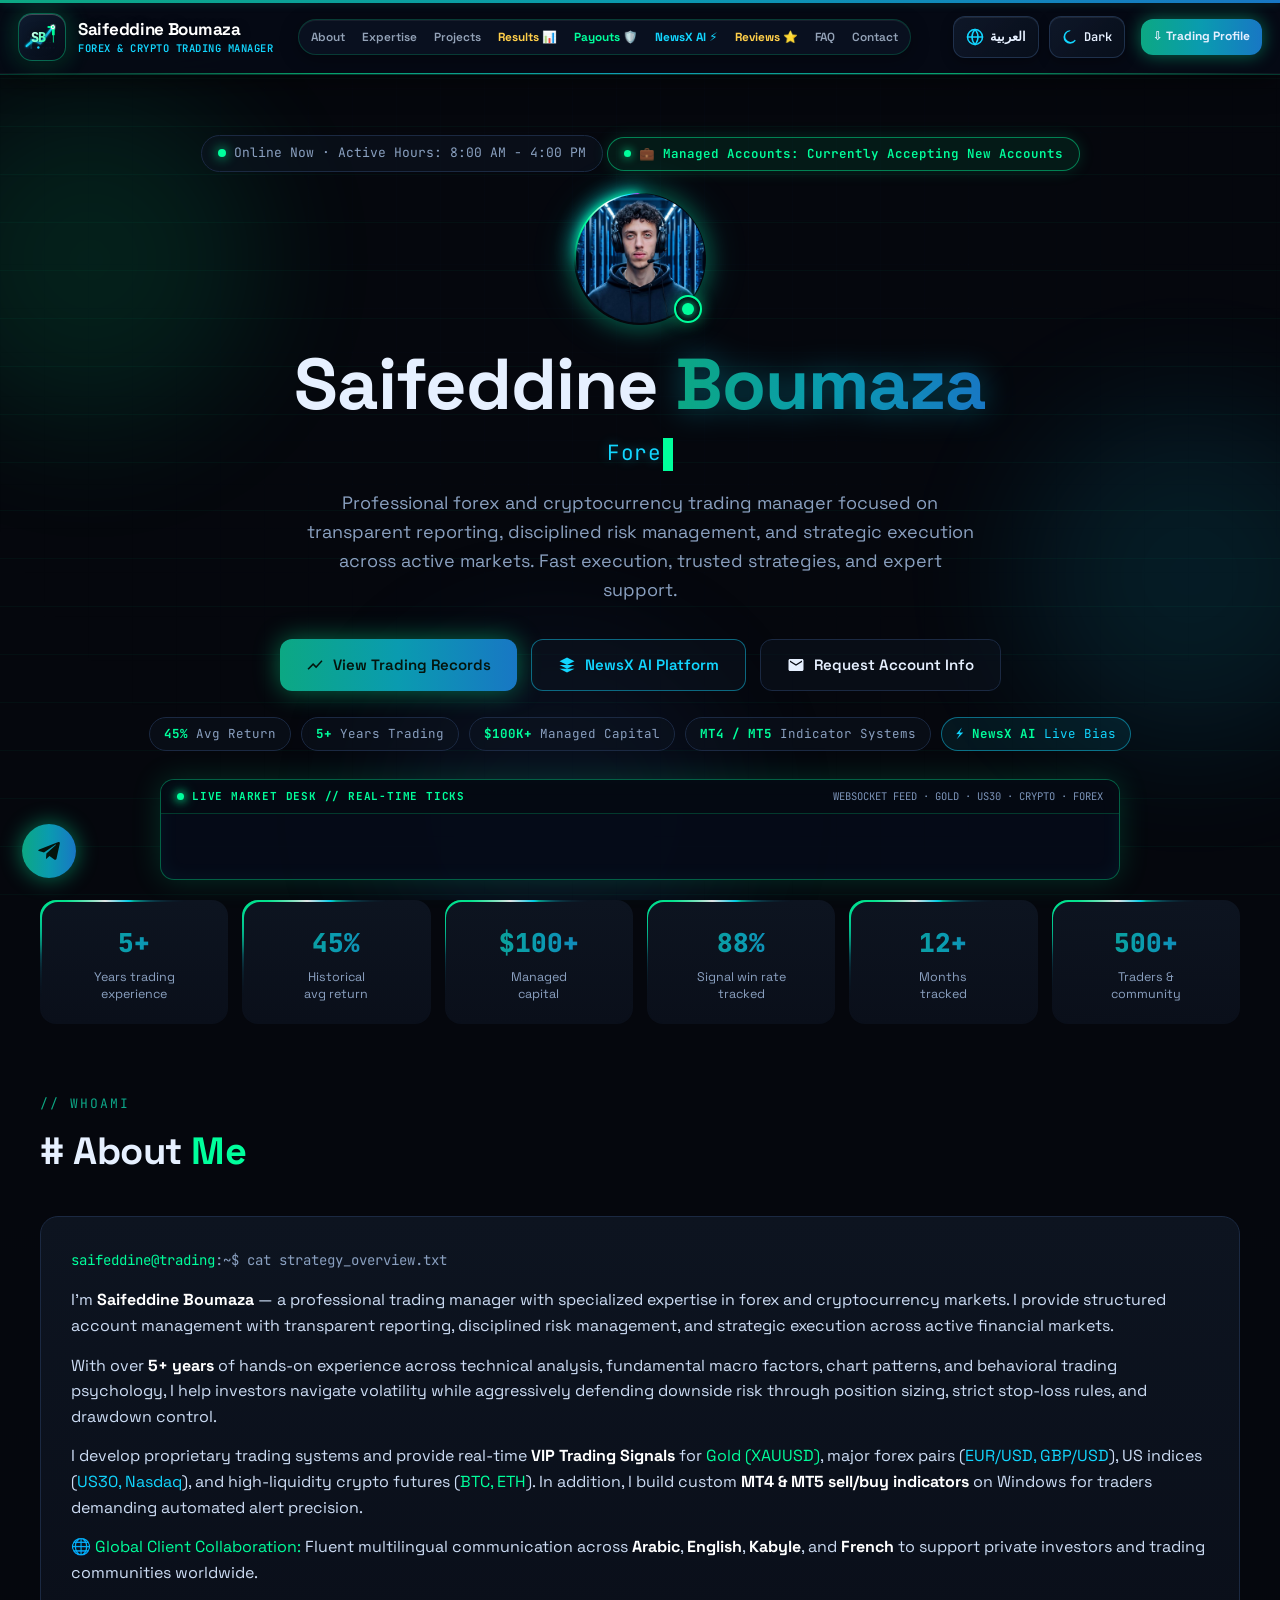
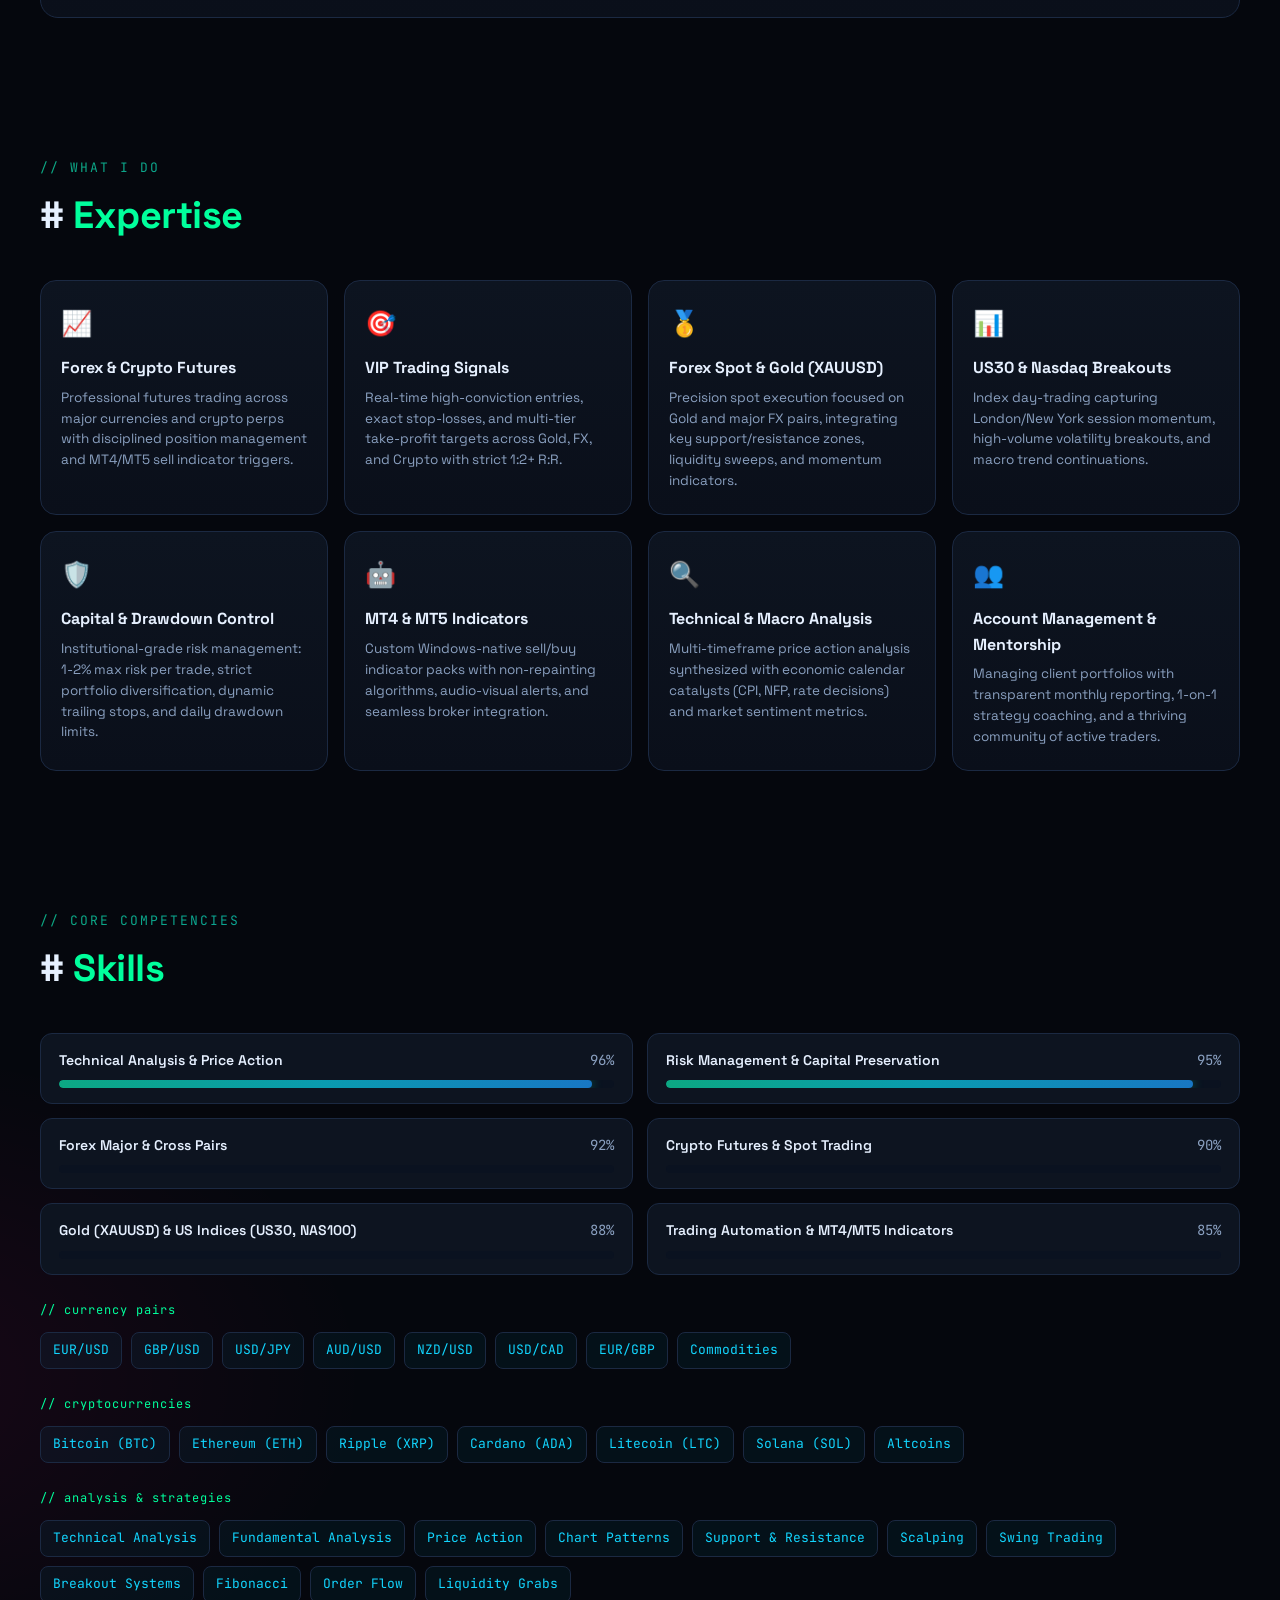
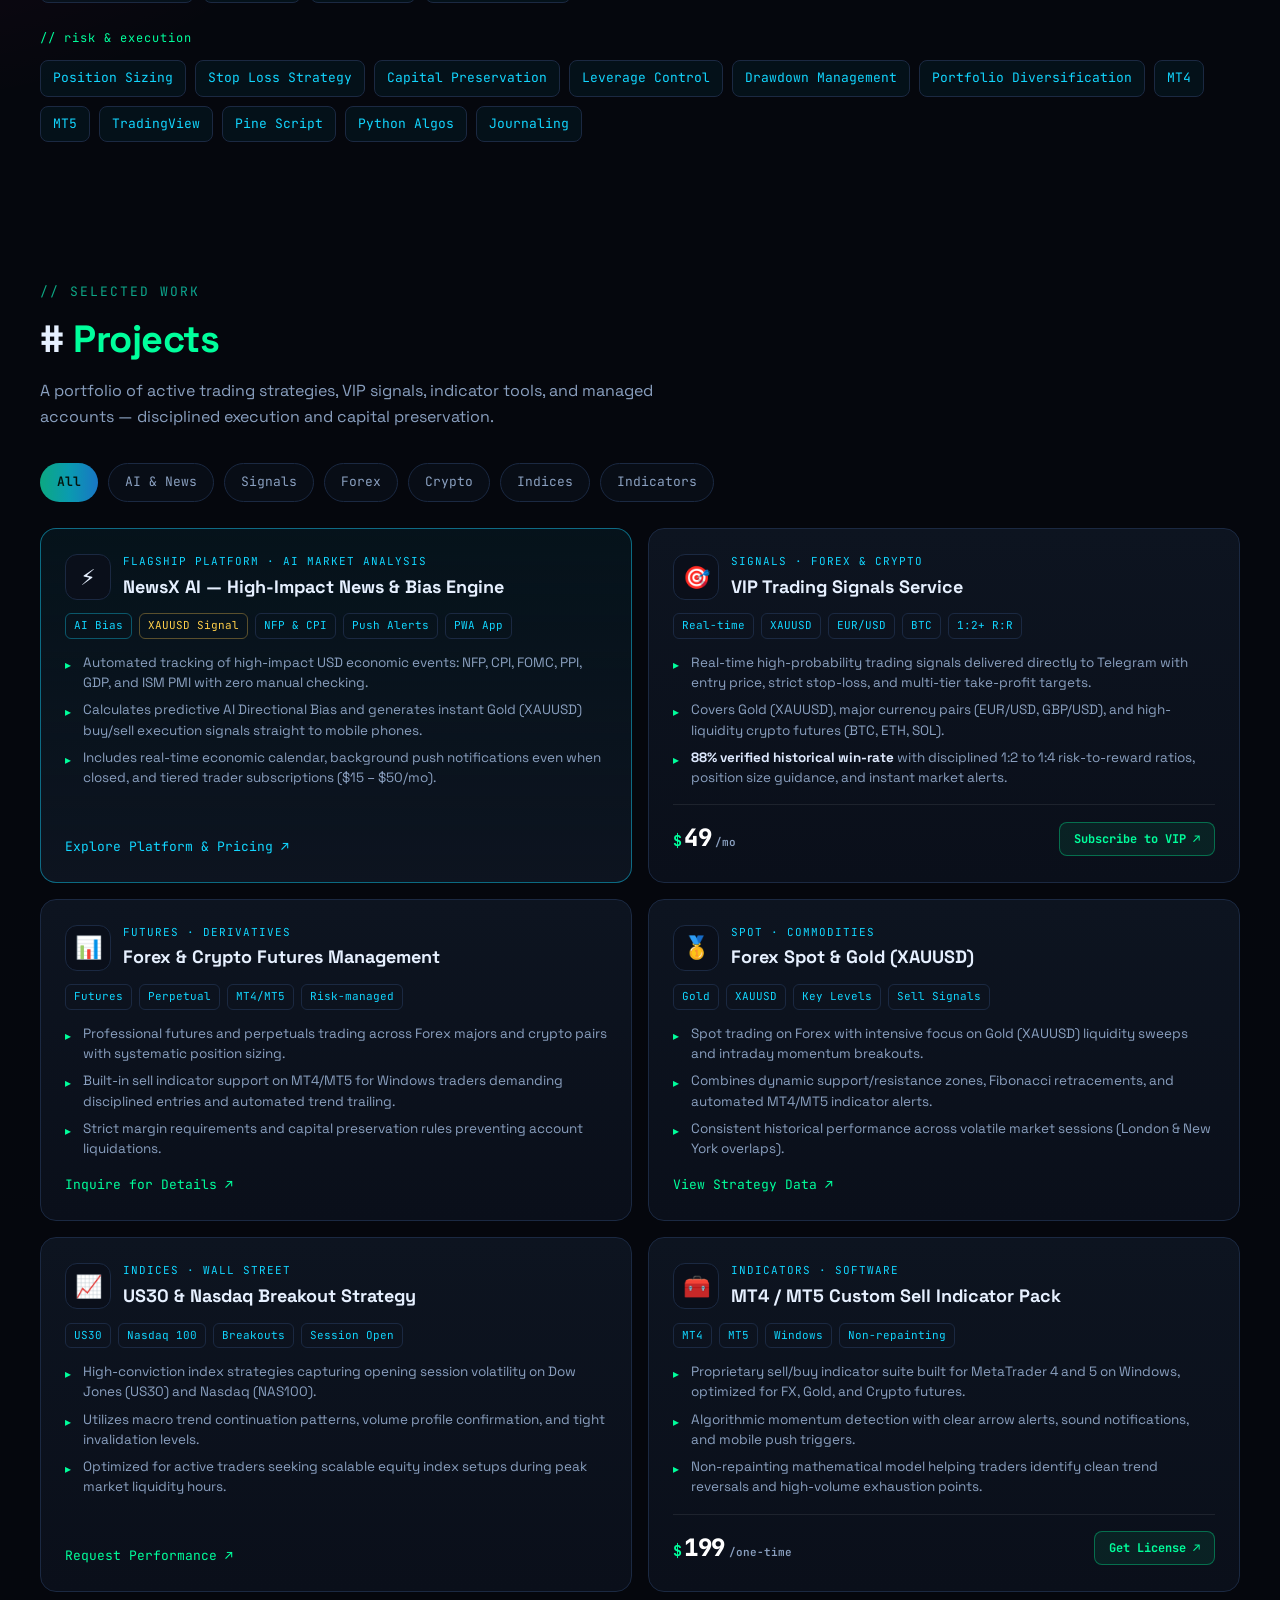
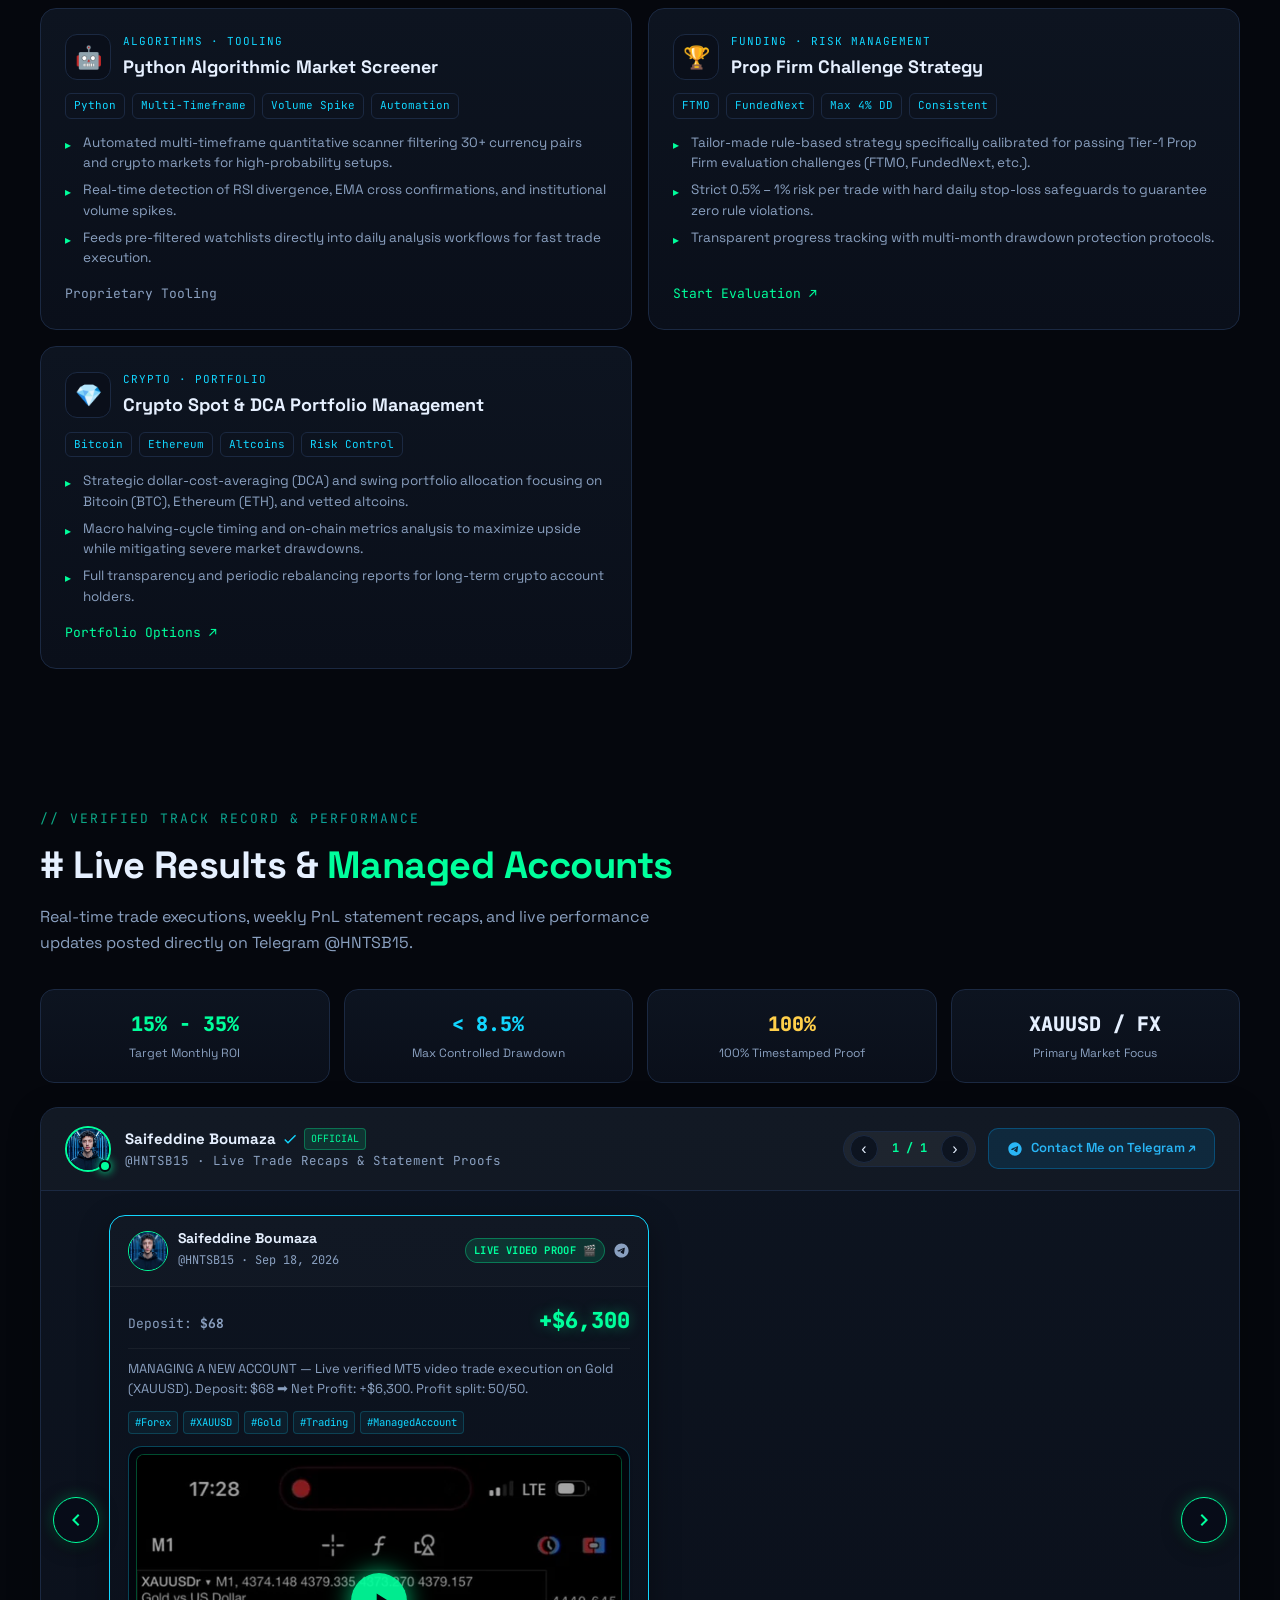
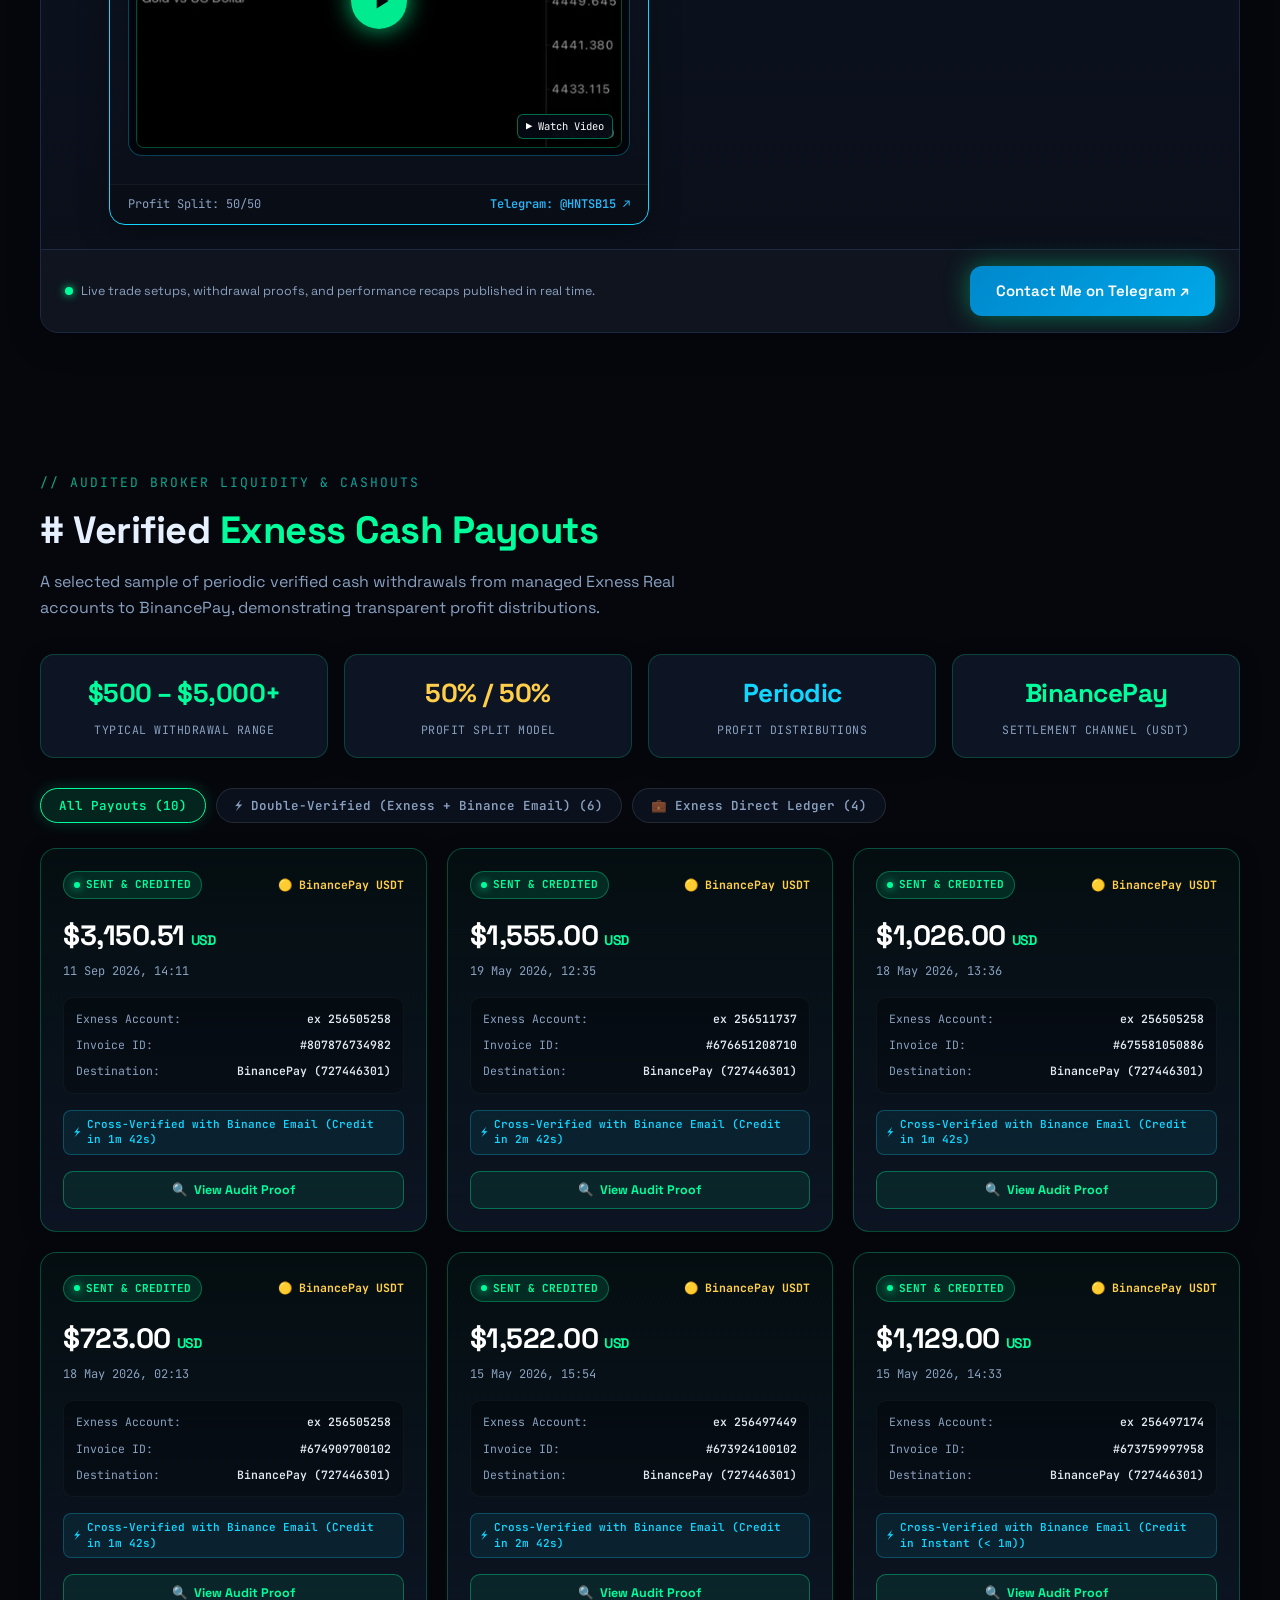
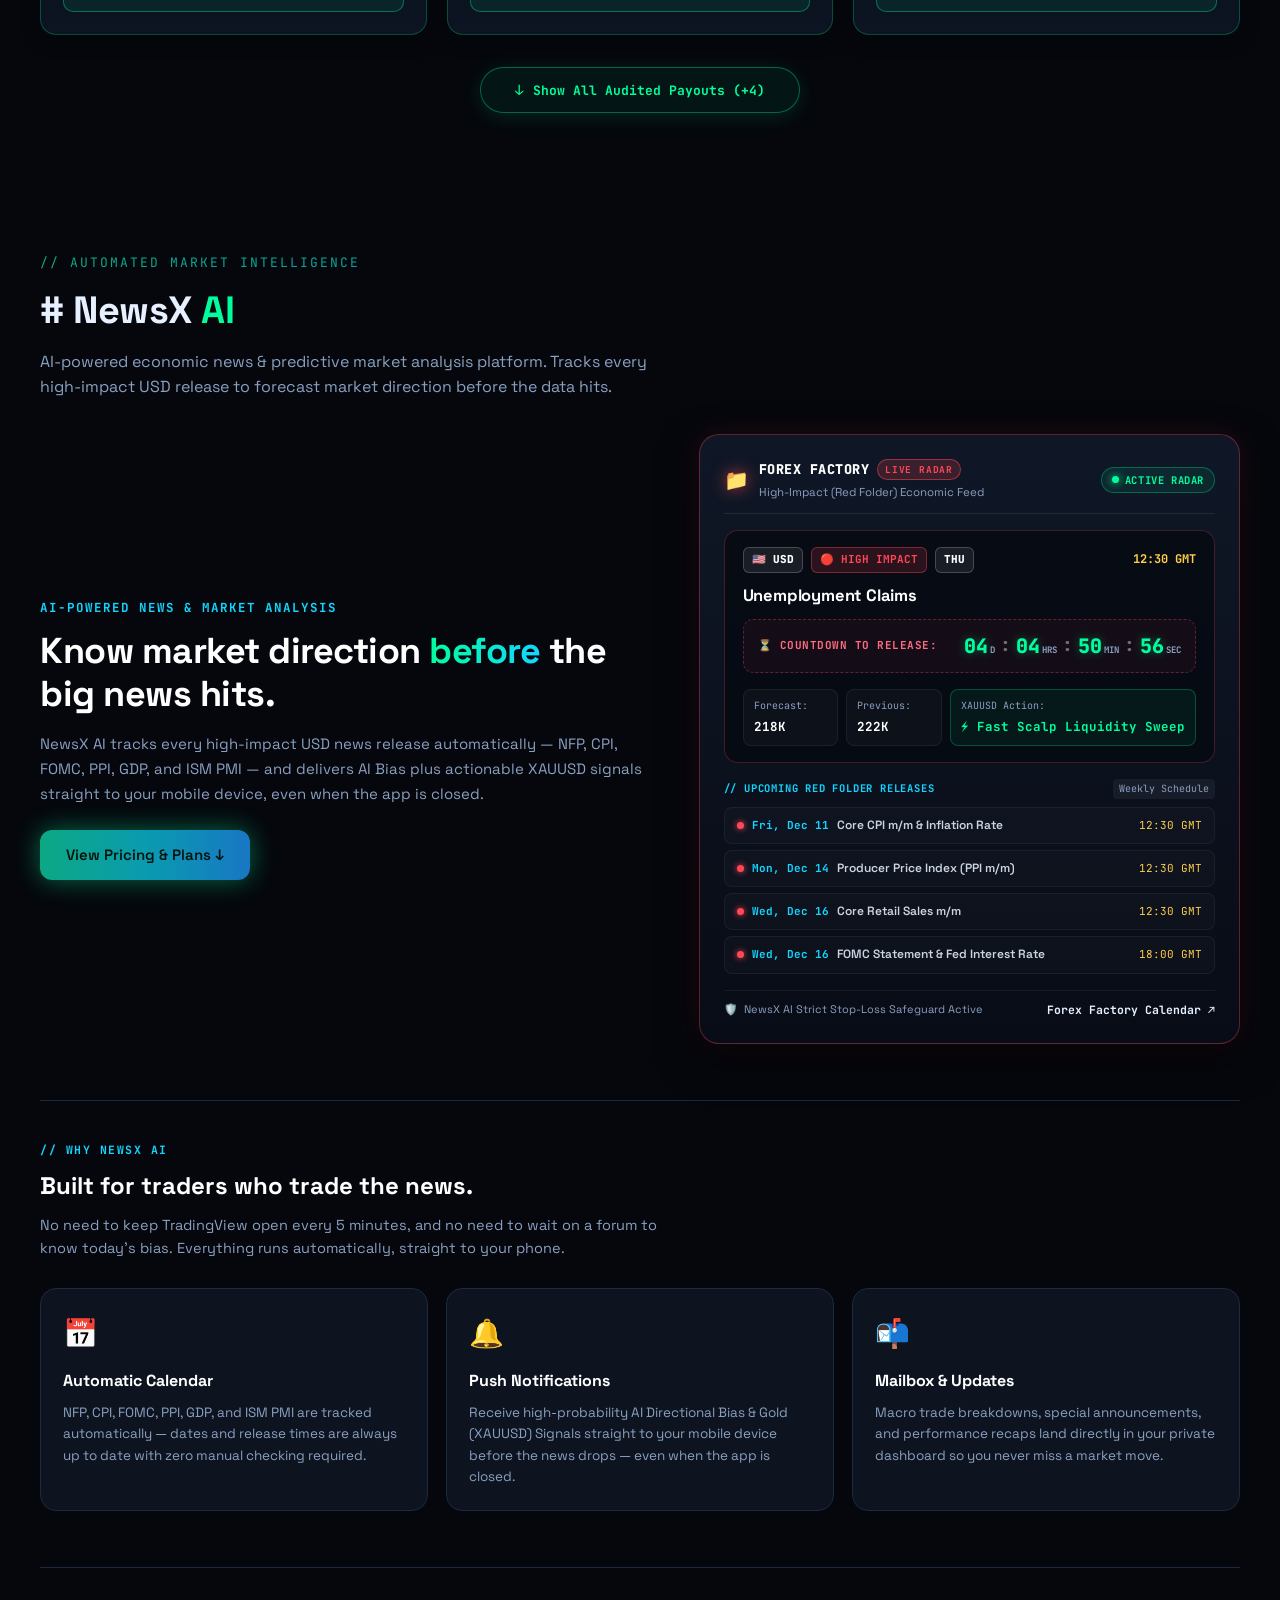
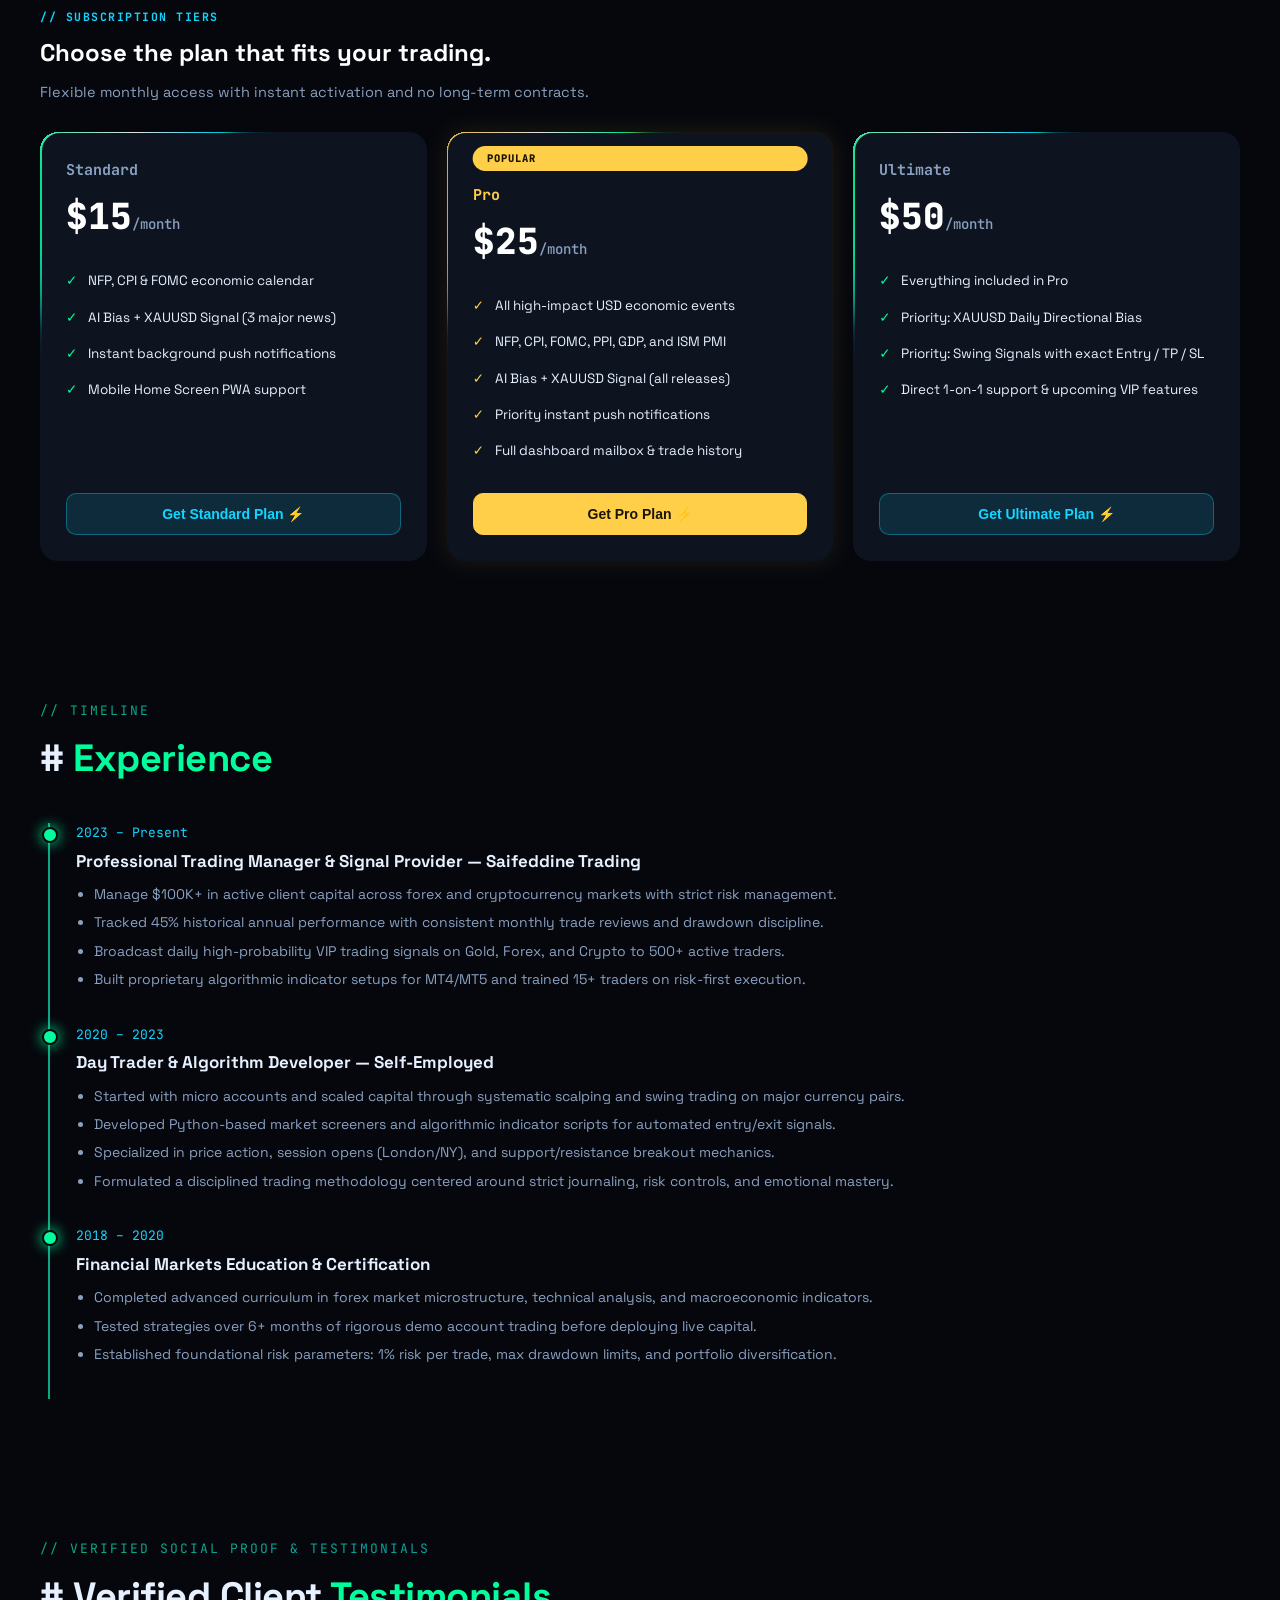
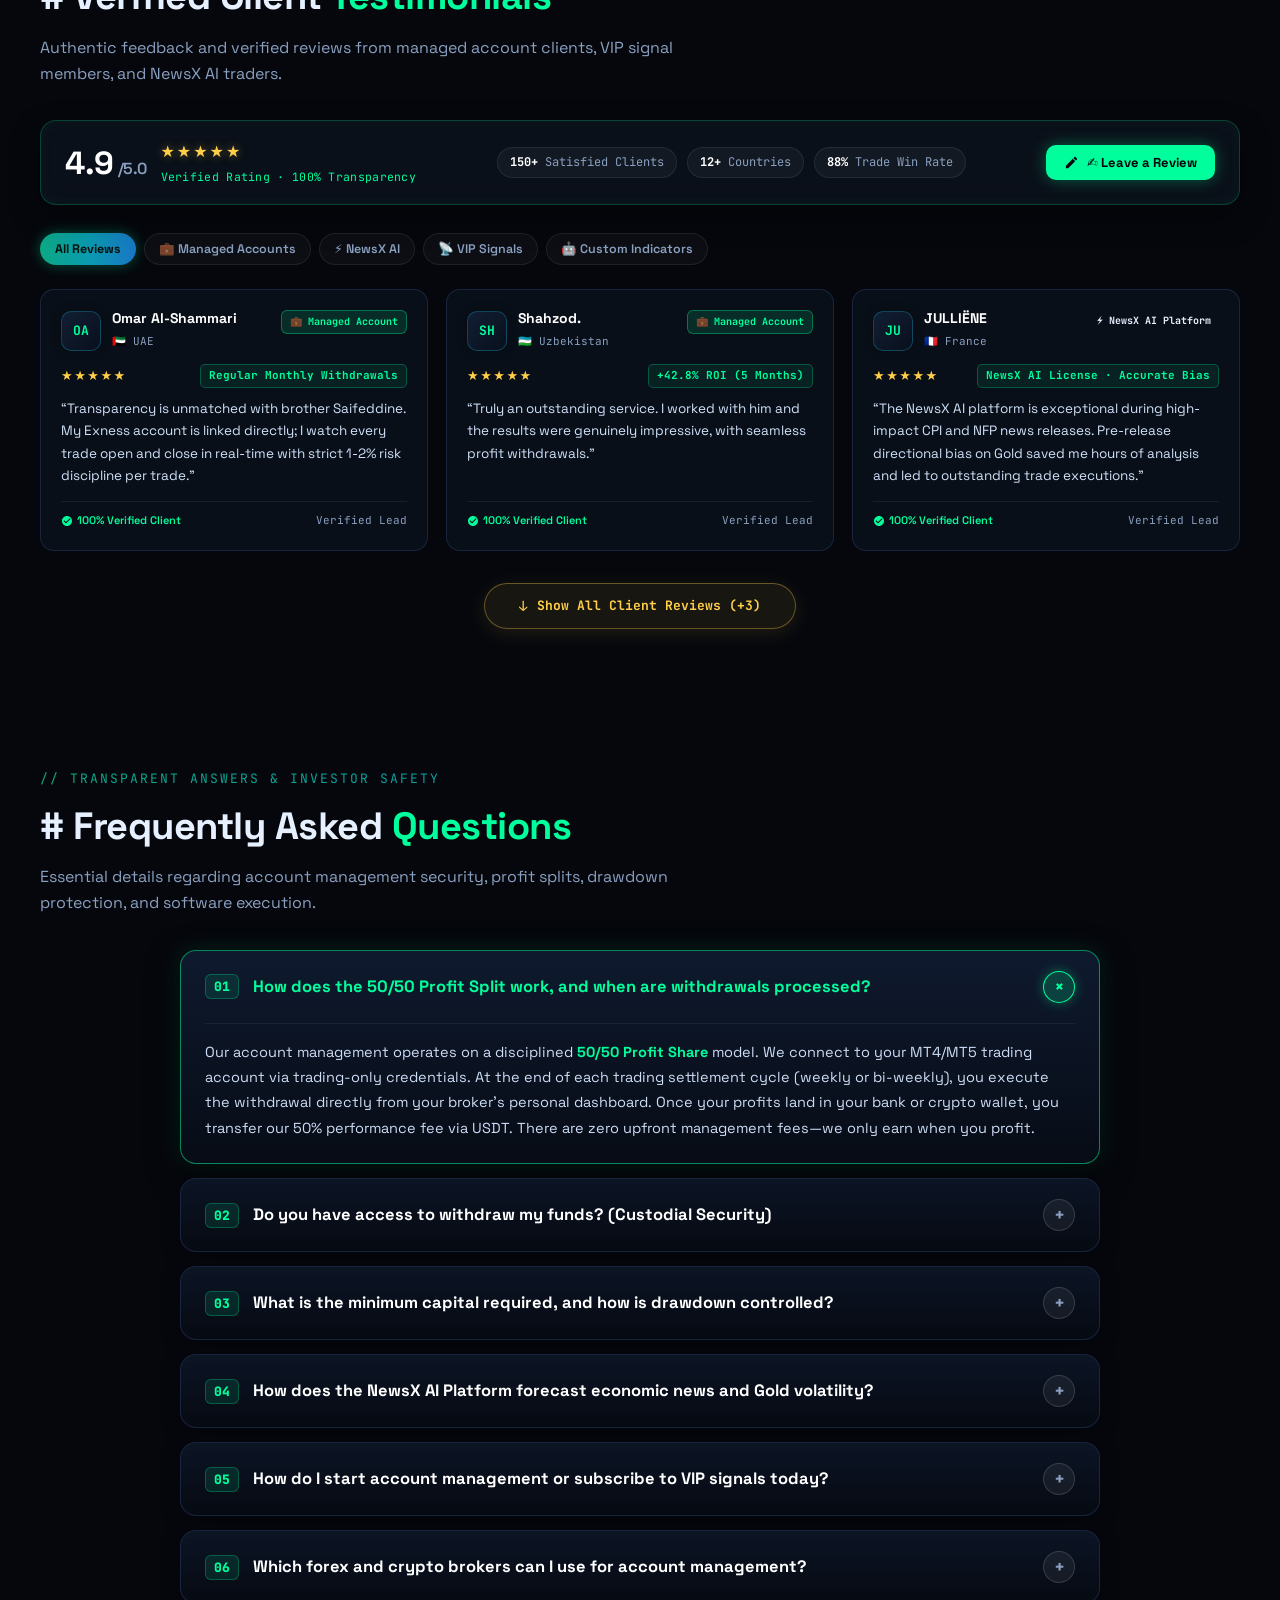
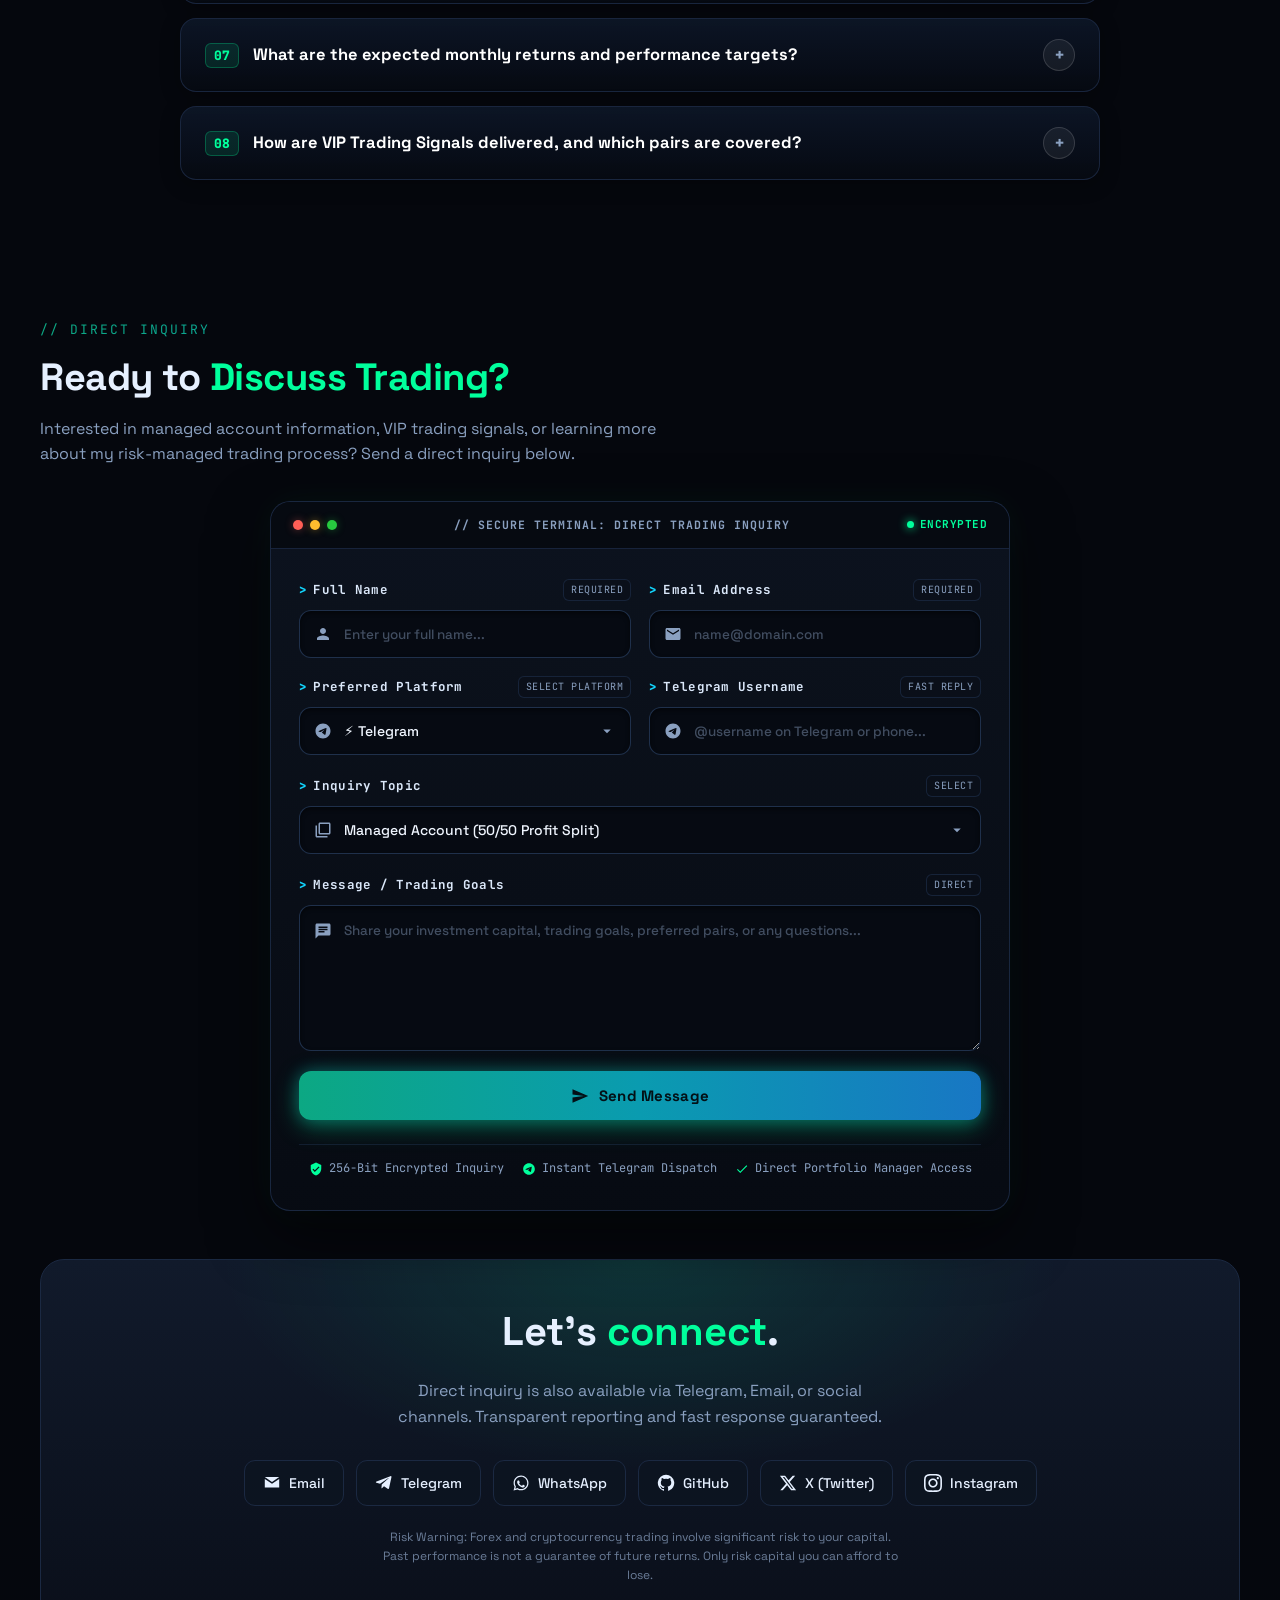
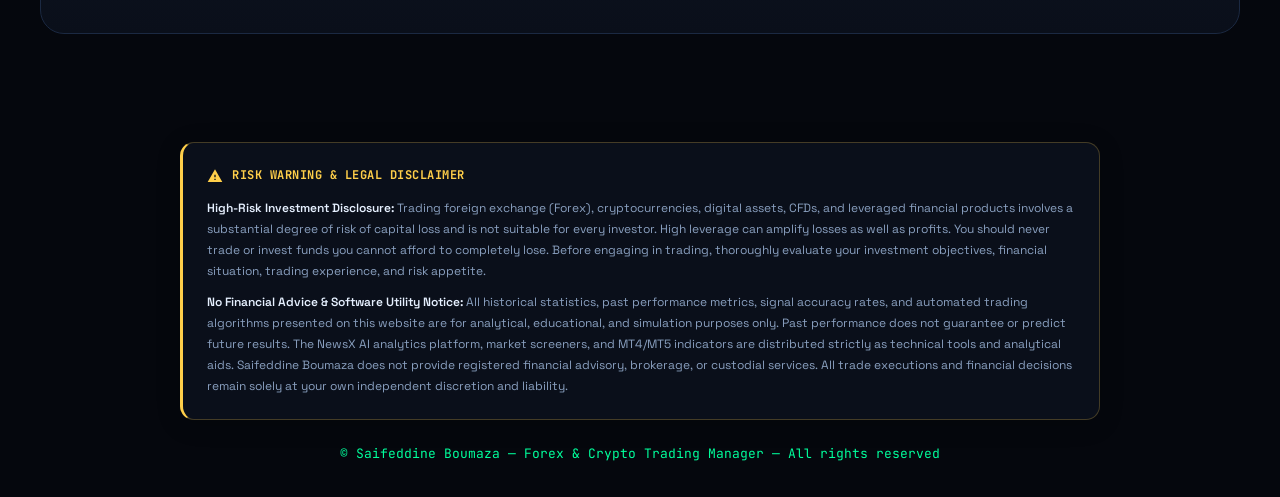
==== commit fd8bc879: "fix(favicon): update site icons and favicons to new SB trading chart logo (Image 2)" ====
--- a/index.html
+++ b/index.html
@@ -33,14 +33,14 @@
 <meta name="referrer" content="no-referrer">
 
 <!-- Google & Search Engine Site Favicons (Multi-resolution 48px standard for Google Search) -->
-<link rel="icon" type="image/png" sizes="192x192" href="https://saifeddine-boumaza.com/favicon-192x192.png">
-<link rel="icon" type="image/png" sizes="96x96" href="https://saifeddine-boumaza.com/favicon-96x96.png">
-<link rel="icon" type="image/png" sizes="48x48" href="https://saifeddine-boumaza.com/favicon-48x48.png">
-<link rel="apple-touch-icon" sizes="180x180" href="https://saifeddine-boumaza.com/apple-touch-icon.png">
-<link rel="icon" type="image/svg+xml" href="https://saifeddine-boumaza.com/favicon.svg">
-<link rel="alternate icon" href="https://saifeddine-boumaza.com/favicon.ico" type="image/x-icon">
-<link rel="shortcut icon" href="https://saifeddine-boumaza.com/favicon.ico">
-<link rel="manifest" href="https://saifeddine-boumaza.com/site.webmanifest">
+<link rel="icon" type="image/png" sizes="192x192" href="https://saifeddine-boumaza.com/favicon-192x192.png?v=3">
+<link rel="icon" type="image/png" sizes="96x96" href="https://saifeddine-boumaza.com/favicon-96x96.png?v=3">
+<link rel="icon" type="image/png" sizes="48x48" href="https://saifeddine-boumaza.com/favicon-48x48.png?v=3">
+<link rel="apple-touch-icon" sizes="180x180" href="https://saifeddine-boumaza.com/apple-touch-icon.png?v=3">
+<link rel="icon" type="image/svg+xml" href="https://saifeddine-boumaza.com/favicon.svg?v=3">
+<link rel="alternate icon" href="https://saifeddine-boumaza.com/favicon.ico?v=3" type="image/x-icon">
+<link rel="shortcut icon" href="https://saifeddine-boumaza.com/favicon.ico?v=3">
+<link rel="manifest" href="https://saifeddine-boumaza.com/site.webmanifest?v=3">
 <link rel="preload" as="image" href="SB.jpg" fetchpriority="high">
 <meta content="الموقع الرسمي لسيف الدين بومعزة — خبير تداول الفوركس، الذهب والعملات الرقمية، إدارة حسابات التداول باحترافية، تحليلات أخبار الأسواق المالية وتكنولوجيا NewsX AI. Official portfolio of Saifeddine Boumaza — Forex, Gold &amp; Crypto Trading, Account Management, VIP Signals." name="description">
 <meta name="keywords" content="سيف الدين بومعزة, سيف الدين, بومعزة, تداول, تداول فوركس, تداول الذهب, تداول العملات الرقمية, كريبتو, إدارة حسابات, إدارة محافظ, توصيات تداول, إشارات فوركس, أخبار التداول, تحليل الأخبار, XAUUSD, Saifeddine Boumaza, Saifeddine, Boumaza, Forex Trading, Crypto Trading, Gold Trading, Account Management, Portfolio Management, VIP Signals, NewsX AI, Market Analytics">
@@ -13908,7 +13908,7 @@
 <script type="text/javascript" src="https://www.blogger.com/static/v1/widgets/851759228-widgets.js"></script>
 <script type="text/javascript">
 window['__wavt'] = 'AAPvtVlowFM5W91PkUHK1Yhm9xNu:1789491806575';_WidgetManager._Init('//www.blogger.com/rearrange?blogID\x3d5918631480884977637','//www.SB.com/','5918631480884977637');
-_WidgetManager._SetDataContext([{'name': 'blog', 'data': {'blogId': '5918631480884977637', 'title': 'Vairous 7x Official', 'url': 'https://www.SB.com/', 'canonicalUrl': 'https://www.SB.com/', 'homepageUrl': 'https://www.SB.com/', 'searchUrl': 'https://www.SB.com/search', 'canonicalHomepageUrl': 'https://www.SB.com/', 'blogspotFaviconUrl': 'https://www.SB.com/favicon.ico', 'bloggerUrl': 'https://www.blogger.com', 'hasCustomDomain': true, 'httpsEnabled': true, 'enabledCommentProfileImages': true, 'gPlusViewType': 'FILTERED_POSTMOD', 'adultContent': false, 'analyticsAccountNumber': 'UA-148155240-1', 'encoding': 'UTF-8', 'locale': 'ar', 'localeUnderscoreDelimited': 'ar', 'languageDirection': 'rtl', 'isPrivate': false, 'isMobile': false, 'isMobileRequest': false, 'mobileClass': '', 'isPrivateBlog': false, 'isDynamicViewsAvailable': true, 'feedLinks': '\x3clink rel\x3d\x22alternate\x22 type\x3d\x22application/atom+xml\x22 title\x3d\x22Vairous 7x Official - Atom\x22 href\x3d\x22https://www.SB.com/feeds/posts/default\x22 /\x3e\n\x3clink rel\x3d\x22alternate\x22 type\x3d\x22application/rss+xml\x22 title\x3d\x22Vairous 7x Official - RSS\x22 href\x3d\x22https://www.SB.com/feeds/posts/default?alt\x3drss\x22 /\x3e\n\x3clink rel\x3d\x22service.post\x22 type\x3d\x22application/atom+xml\x22 title\x3d\x22Vairous 7x Official - Atom\x22 href\x3d\x22https://www.blogger.com/feeds/5918631480884977637/posts/default\x22 /\x3e\n', 'meTag': '', 'adsenseClientId': 'ca-pub-4104876664711982', 'adsenseHostId': 'ca-host-pub-1556223355139109', 'adsenseHasAds': false, 'adsenseAutoAds': false, 'boqCommentIframeForm': true, 'loginRedirectParam': '', 'isGoogleEverywhereLinkTooltipEnabled': true, 'view': '', 'dynamicViewsCommentsSrc': '//www.blogblog.com/dynamicviews/4224c15c4e7c9321/js/comments.js', 'dynamicViewsScriptSrc': '//www.blogblog.com/dynamicviews/31d4351e075118ef', 'plusOneApiSrc': 'https://apis.google.com/js/platform.js', 'disableGComments': true, 'interstitialAccepted': false, 'sharing': {'platforms': [{'name': '\u0627\u0644\u062d\u0635\u0648\u0644 \u0639\u0644\u0649 \u0627\u0644\u0631\u0627\u0628\u0637', 'key': 'link', 'shareMessage': '\u0627\u0644\u062d\u0635\u0648\u0644 \u0639\u0644\u0649 \u0627\u0644\u0631\u0627\u0628\u0637', 'target': ''}, {'name': 'Facebook', 'key': 'facebook', 'shareMessage': '\u0645\u0634\u0627\u0631\u0643\u0629 \u0625\u0644\u0649 Facebook', 'target': 'facebook'}, {'name': '\u0643\u062a\u0627\u0628\u0629 \u0645\u062f\u0648\u0646\u0629 \u062d\u0648\u0644 \u0647\u0630\u0647 \u0627\u0644\u0645\u0634\u0627\u0631\u0643\u0629', 'key': 'blogThis', 'shareMessage': '\u0643\u062a\u0627\u0628\u0629 \u0645\u062f\u0648\u0646\u0629 \u062d\u0648\u0644 \u0647\u0630\u0647 \u0627\u0644\u0645\u0634\u0627\u0631\u0643\u0629', 'target': 'blog'}, {'name': 'X', 'key': 'twitter', 'shareMessage': '\u0645\u0634\u0627\u0631\u0643\u0629 \u0625\u0644\u0649 X', 'target': 'twitter'}, {'name': 'Pinterest', 'key': 'pinterest', 'shareMessage': '\u0645\u0634\u0627\u0631\u0643\u0629 \u0625\u0644\u0649 Pinterest', 'target': 'pinterest'}, {'name': '\u0628\u0631\u064a\u062f \u0625\u0644\u0643\u062a\u0631\u0648\u0646\u064a', 'key': 'email', 'shareMessage': '\u0628\u0631\u064a\u062f \u0625\u0644\u0643\u062a\u0631\u0648\u0646\u064a', 'target': 'email'}], 'disableGooglePlus': true, 'googlePlusShareButtonWidth': 0, 'googlePlusBootstrap': '\x3cscript type\x3d\x22text/javascript\x22\x3ewindow.___gcfg \x3d {\x27lang\x27: \x27ar\x27};\x3c/script\x3e'}, 'hasCustomJumpLinkMessage': true, 'jumpLinkMessage': 'Read more \xbb', 'pageType': 'index', 'pageName': '', 'pageTitle': 'Vairous 7x Official', 'metaDescription': 'Cyber Security, Artificial Intelligence, Operating Systems, Ethical Hacking Courses, Information security, Programming, Websites and Applications Dev,'}}, {'name': 'features', 'data': {}}, {'name': 'messages', 'data': {'edit': '\u062a\u0639\u062f\u064a\u0644', 'linkCopiedToClipboard': '\u062a\u0645 \u0646\u0633\u062e \u0627\u0644\u0631\u0627\u0628\u0637 \u0625\u0644\u0649 \u0627\u0644\u062d\u0627\u0641\u0638\u0629', 'ok': '\u062d\u0633\u0646\u064b\u0627', 'postLink': '\u0631\u0627\u0628\u0637 \u0627\u0644\u0645\u0634\u0627\u0631\u0643\u0629'}}, {'name': 'template', 'data': {'name': 'custom', 'localizedName': '\u0645\u062e\u0635\u0635', 'isResponsive': false, 'isAlternateRendering': false, 'isCustom': true}}, {'name': 'view', 'data': {'classic': {'name': 'classic', 'url': '?view\x3dclassic'}, 'flipcard': {'name': 'flipcard', 'url': '?view\x3dflipcard'}, 'magazine': {'name': 'magazine', 'url': '?view\x3dmagazine'}, 'mosaic': {'name': 'mosaic', 'url': '?view\x3dmosaic'}, 'sidebar': {'name': 'sidebar', 'url': '?view\x3dsidebar'}, 'snapshot': {'name': 'snapshot', 'url': '?view\x3dsnapshot'}, 'timeslide': {'name': 'timeslide', 'url': '?view\x3dtimeslide'}, 'isMobile': false, 'title': 'Vairous 7x Official', 'description': 'Cyber Security, Artificial Intelligence, Operating Systems, Ethical Hacking Courses, Information security, Programming, Websites and Applications Dev,', 'url': 'https://www.SB.com/', 'type': 'feed', 'isSingleItem': false, 'isMultipleItems': true, 'isError': false, 'isPage': false, 'isPost': false, 'isHomepage': true, 'isArchive': false, 'isLabelSearch': false}}]);
+_WidgetManager._SetDataContext([{'name': 'blog', 'data': {'blogId': '5918631480884977637', 'title': 'Vairous 7x Official', 'url': 'https://www.SB.com/', 'canonicalUrl': 'https://www.SB.com/', 'homepageUrl': 'https://www.SB.com/', 'searchUrl': 'https://www.SB.com/search', 'canonicalHomepageUrl': 'https://www.SB.com/', 'blogspotFaviconUrl': 'https://www.SB.com/favicon.ico?v=3', 'bloggerUrl': 'https://www.blogger.com', 'hasCustomDomain': true, 'httpsEnabled': true, 'enabledCommentProfileImages': true, 'gPlusViewType': 'FILTERED_POSTMOD', 'adultContent': false, 'analyticsAccountNumber': 'UA-148155240-1', 'encoding': 'UTF-8', 'locale': 'ar', 'localeUnderscoreDelimited': 'ar', 'languageDirection': 'rtl', 'isPrivate': false, 'isMobile': false, 'isMobileRequest': false, 'mobileClass': '', 'isPrivateBlog': false, 'isDynamicViewsAvailable': true, 'feedLinks': '\x3clink rel\x3d\x22alternate\x22 type\x3d\x22application/atom+xml\x22 title\x3d\x22Vairous 7x Official - Atom\x22 href\x3d\x22https://www.SB.com/feeds/posts/default\x22 /\x3e\n\x3clink rel\x3d\x22alternate\x22 type\x3d\x22application/rss+xml\x22 title\x3d\x22Vairous 7x Official - RSS\x22 href\x3d\x22https://www.SB.com/feeds/posts/default?alt\x3drss\x22 /\x3e\n\x3clink rel\x3d\x22service.post\x22 type\x3d\x22application/atom+xml\x22 title\x3d\x22Vairous 7x Official - Atom\x22 href\x3d\x22https://www.blogger.com/feeds/5918631480884977637/posts/default\x22 /\x3e\n', 'meTag': '', 'adsenseClientId': 'ca-pub-4104876664711982', 'adsenseHostId': 'ca-host-pub-1556223355139109', 'adsenseHasAds': false, 'adsenseAutoAds': false, 'boqCommentIframeForm': true, 'loginRedirectParam': '', 'isGoogleEverywhereLinkTooltipEnabled': true, 'view': '', 'dynamicViewsCommentsSrc': '//www.blogblog.com/dynamicviews/4224c15c4e7c9321/js/comments.js', 'dynamicViewsScriptSrc': '//www.blogblog.com/dynamicviews/31d4351e075118ef', 'plusOneApiSrc': 'https://apis.google.com/js/platform.js', 'disableGComments': true, 'interstitialAccepted': false, 'sharing': {'platforms': [{'name': '\u0627\u0644\u062d\u0635\u0648\u0644 \u0639\u0644\u0649 \u0627\u0644\u0631\u0627\u0628\u0637', 'key': 'link', 'shareMessage': '\u0627\u0644\u062d\u0635\u0648\u0644 \u0639\u0644\u0649 \u0627\u0644\u0631\u0627\u0628\u0637', 'target': ''}, {'name': 'Facebook', 'key': 'facebook', 'shareMessage': '\u0645\u0634\u0627\u0631\u0643\u0629 \u0625\u0644\u0649 Facebook', 'target': 'facebook'}, {'name': '\u0643\u062a\u0627\u0628\u0629 \u0645\u062f\u0648\u0646\u0629 \u062d\u0648\u0644 \u0647\u0630\u0647 \u0627\u0644\u0645\u0634\u0627\u0631\u0643\u0629', 'key': 'blogThis', 'shareMessage': '\u0643\u062a\u0627\u0628\u0629 \u0645\u062f\u0648\u0646\u0629 \u062d\u0648\u0644 \u0647\u0630\u0647 \u0627\u0644\u0645\u0634\u0627\u0631\u0643\u0629', 'target': 'blog'}, {'name': 'X', 'key': 'twitter', 'shareMessage': '\u0645\u0634\u0627\u0631\u0643\u0629 \u0625\u0644\u0649 X', 'target': 'twitter'}, {'name': 'Pinterest', 'key': 'pinterest', 'shareMessage': '\u0645\u0634\u0627\u0631\u0643\u0629 \u0625\u0644\u0649 Pinterest', 'target': 'pinterest'}, {'name': '\u0628\u0631\u064a\u062f \u0625\u0644\u0643\u062a\u0631\u0648\u0646\u064a', 'key': 'email', 'shareMessage': '\u0628\u0631\u064a\u062f \u0625\u0644\u0643\u062a\u0631\u0648\u0646\u064a', 'target': 'email'}], 'disableGooglePlus': true, 'googlePlusShareButtonWidth': 0, 'googlePlusBootstrap': '\x3cscript type\x3d\x22text/javascript\x22\x3ewindow.___gcfg \x3d {\x27lang\x27: \x27ar\x27};\x3c/script\x3e'}, 'hasCustomJumpLinkMessage': true, 'jumpLinkMessage': 'Read more \xbb', 'pageType': 'index', 'pageName': '', 'pageTitle': 'Vairous 7x Official', 'metaDescription': 'Cyber Security, Artificial Intelligence, Operating Systems, Ethical Hacking Courses, Information security, Programming, Websites and Applications Dev,'}}, {'name': 'features', 'data': {}}, {'name': 'messages', 'data': {'edit': '\u062a\u0639\u062f\u064a\u0644', 'linkCopiedToClipboard': '\u062a\u0645 \u0646\u0633\u062e \u0627\u0644\u0631\u0627\u0628\u0637 \u0625\u0644\u0649 \u0627\u0644\u062d\u0627\u0641\u0638\u0629', 'ok': '\u062d\u0633\u0646\u064b\u0627', 'postLink': '\u0631\u0627\u0628\u0637 \u0627\u0644\u0645\u0634\u0627\u0631\u0643\u0629'}}, {'name': 'template', 'data': {'name': 'custom', 'localizedName': '\u0645\u062e\u0635\u0635', 'isResponsive': false, 'isAlternateRendering': false, 'isCustom': true}}, {'name': 'view', 'data': {'classic': {'name': 'classic', 'url': '?view\x3dclassic'}, 'flipcard': {'name': 'flipcard', 'url': '?view\x3dflipcard'}, 'magazine': {'name': 'magazine', 'url': '?view\x3dmagazine'}, 'mosaic': {'name': 'mosaic', 'url': '?view\x3dmosaic'}, 'sidebar': {'name': 'sidebar', 'url': '?view\x3dsidebar'}, 'snapshot': {'name': 'snapshot', 'url': '?view\x3dsnapshot'}, 'timeslide': {'name': 'timeslide', 'url': '?view\x3dtimeslide'}, 'isMobile': false, 'title': 'Vairous 7x Official', 'description': 'Cyber Security, Artificial Intelligence, Operating Systems, Ethical Hacking Courses, Information security, Programming, Websites and Applications Dev,', 'url': 'https://www.SB.com/', 'type': 'feed', 'isSingleItem': false, 'isMultipleItems': true, 'isError': false, 'isPage': false, 'isPost': false, 'isHomepage': true, 'isArchive': false, 'isLabelSearch': false}}]);
 _WidgetManager._RegisterWidget('_BlogView', new _WidgetInfo('Blog1', 'hidden-required', document.getElementById('Blog1'), {'cmtInteractionsEnabled': false, 'lightboxEnabled': true, 'lightboxModuleUrl': 'https://www.blogger.com/static/v1/jsbin/3895353702-lbx__ar.js', 'lightboxCssUrl': 'https://www.blogger.com/static/v1/v-css/828616780-lightbox_bundle_rtl.css'}, 'displayModeFull'));
 _WidgetManager._RegisterWidget('_BlogArchiveView', new _WidgetInfo('BlogArchive400', 'hidden-required', document.getElementById('BlogArchive400'), {'languageDirection': 'rtl', 'loadingMessage': '\u200f\u062c\u0627\u0631\u064d \u0627\u0644\u062a\u062d\u0645\u064a\u0644\x26hellip;'}, 'displayModeFull'));
 _WidgetManager._RegisterWidget('_HeaderView', new _WidgetInfo('Header1', 'hidden-required', document.getElementById('Header1'), {}, 'displayModeFull'));
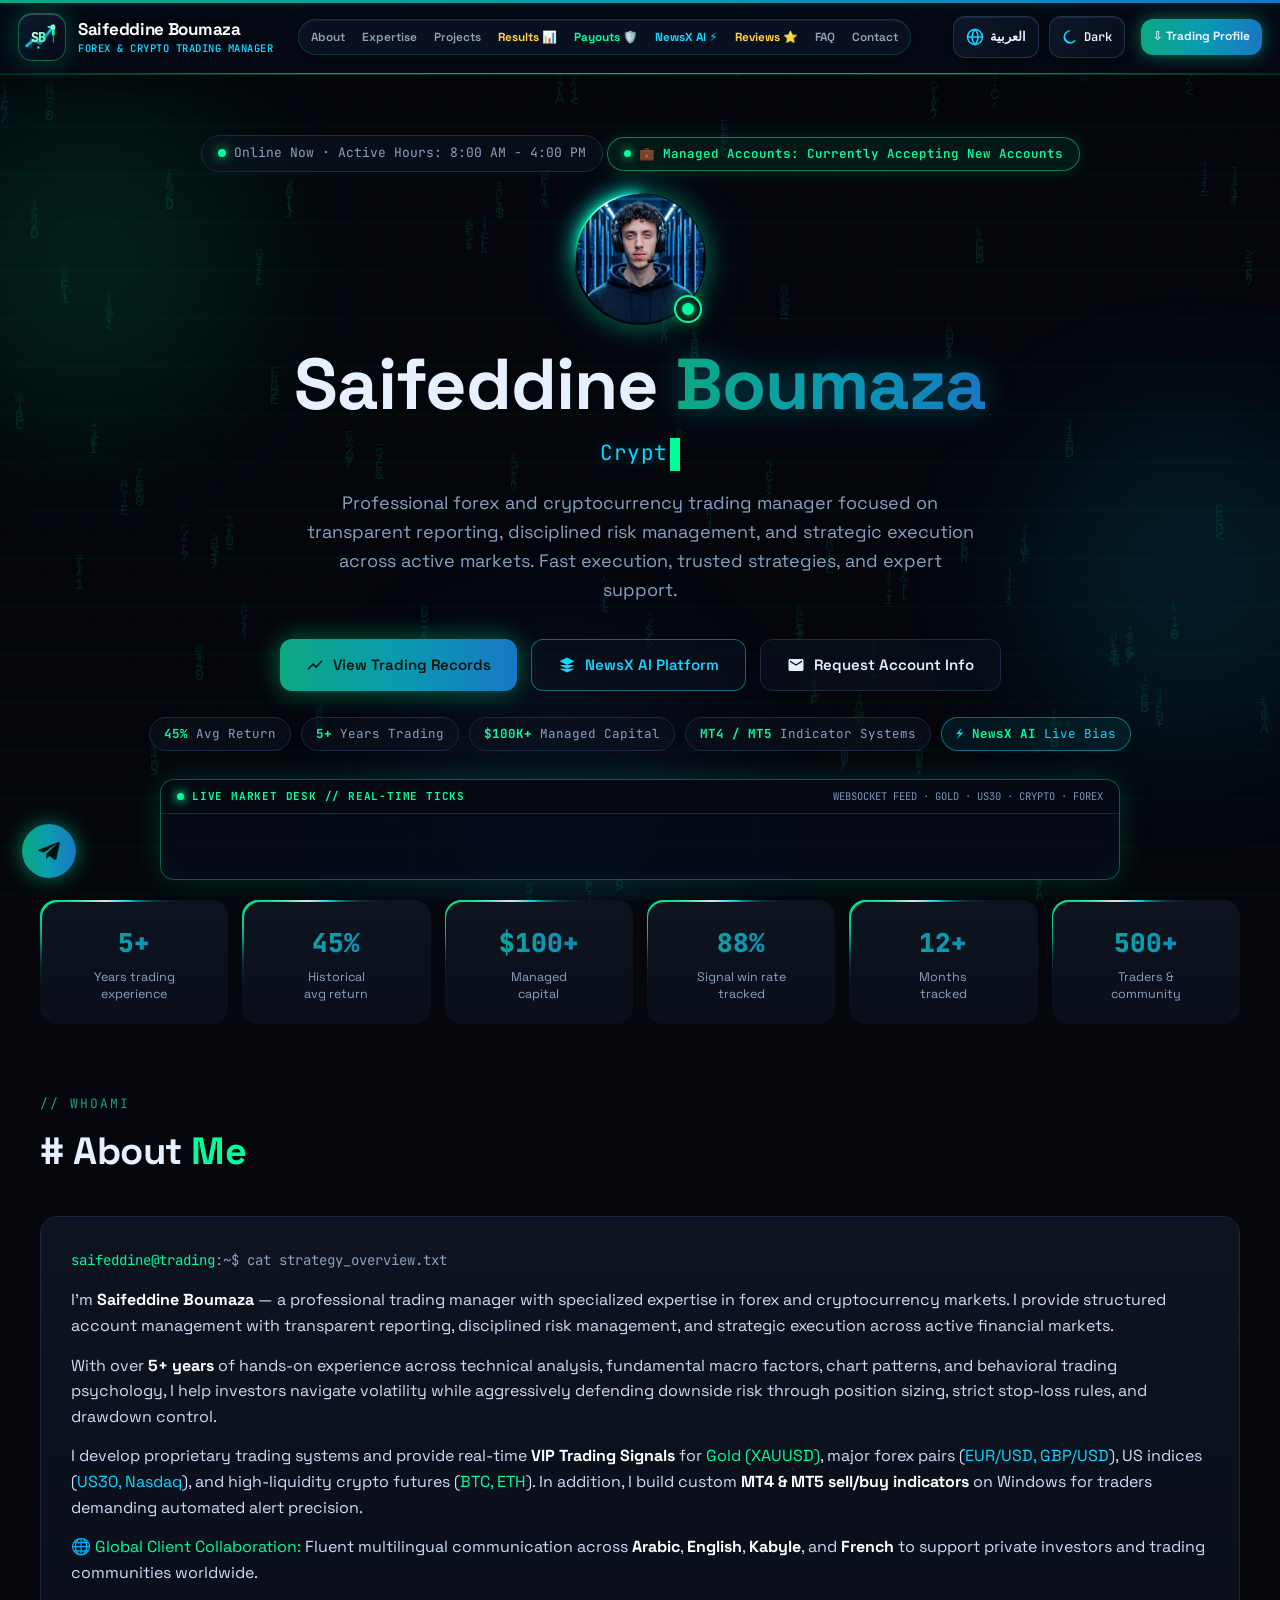
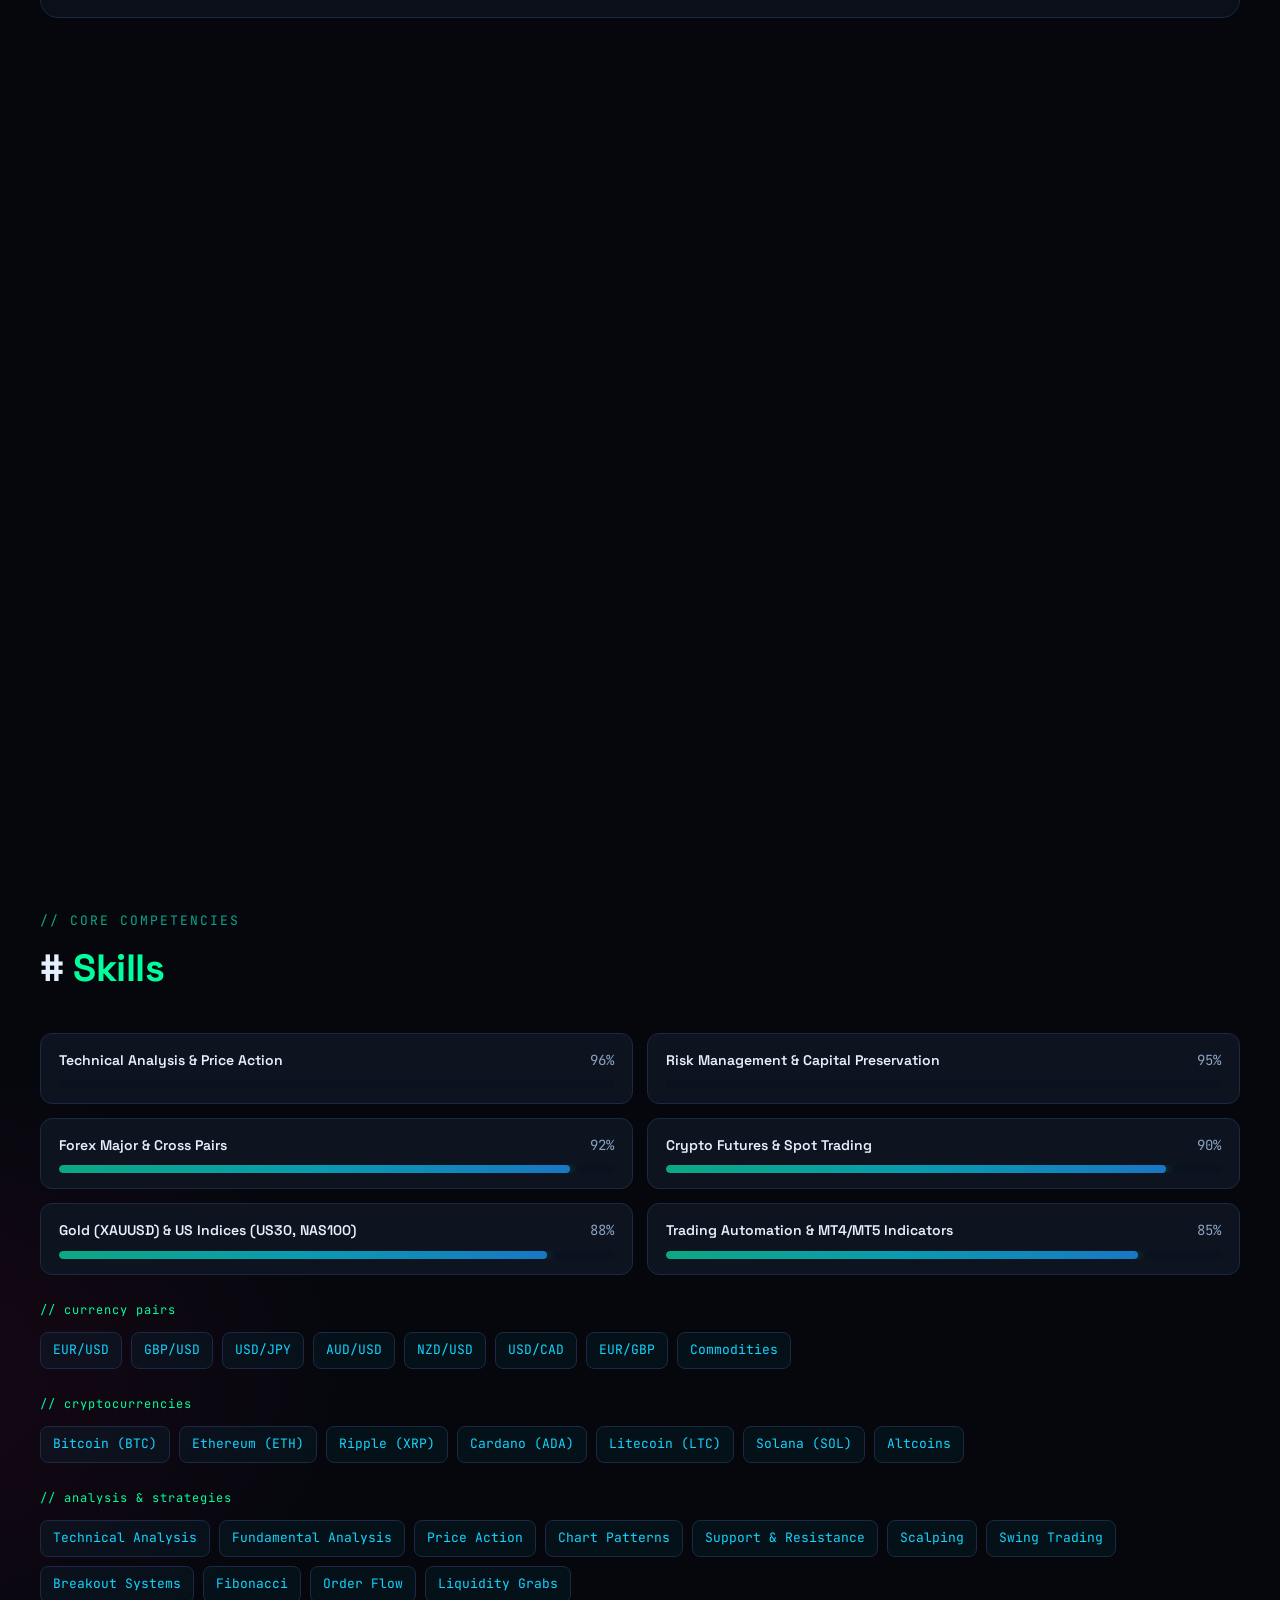
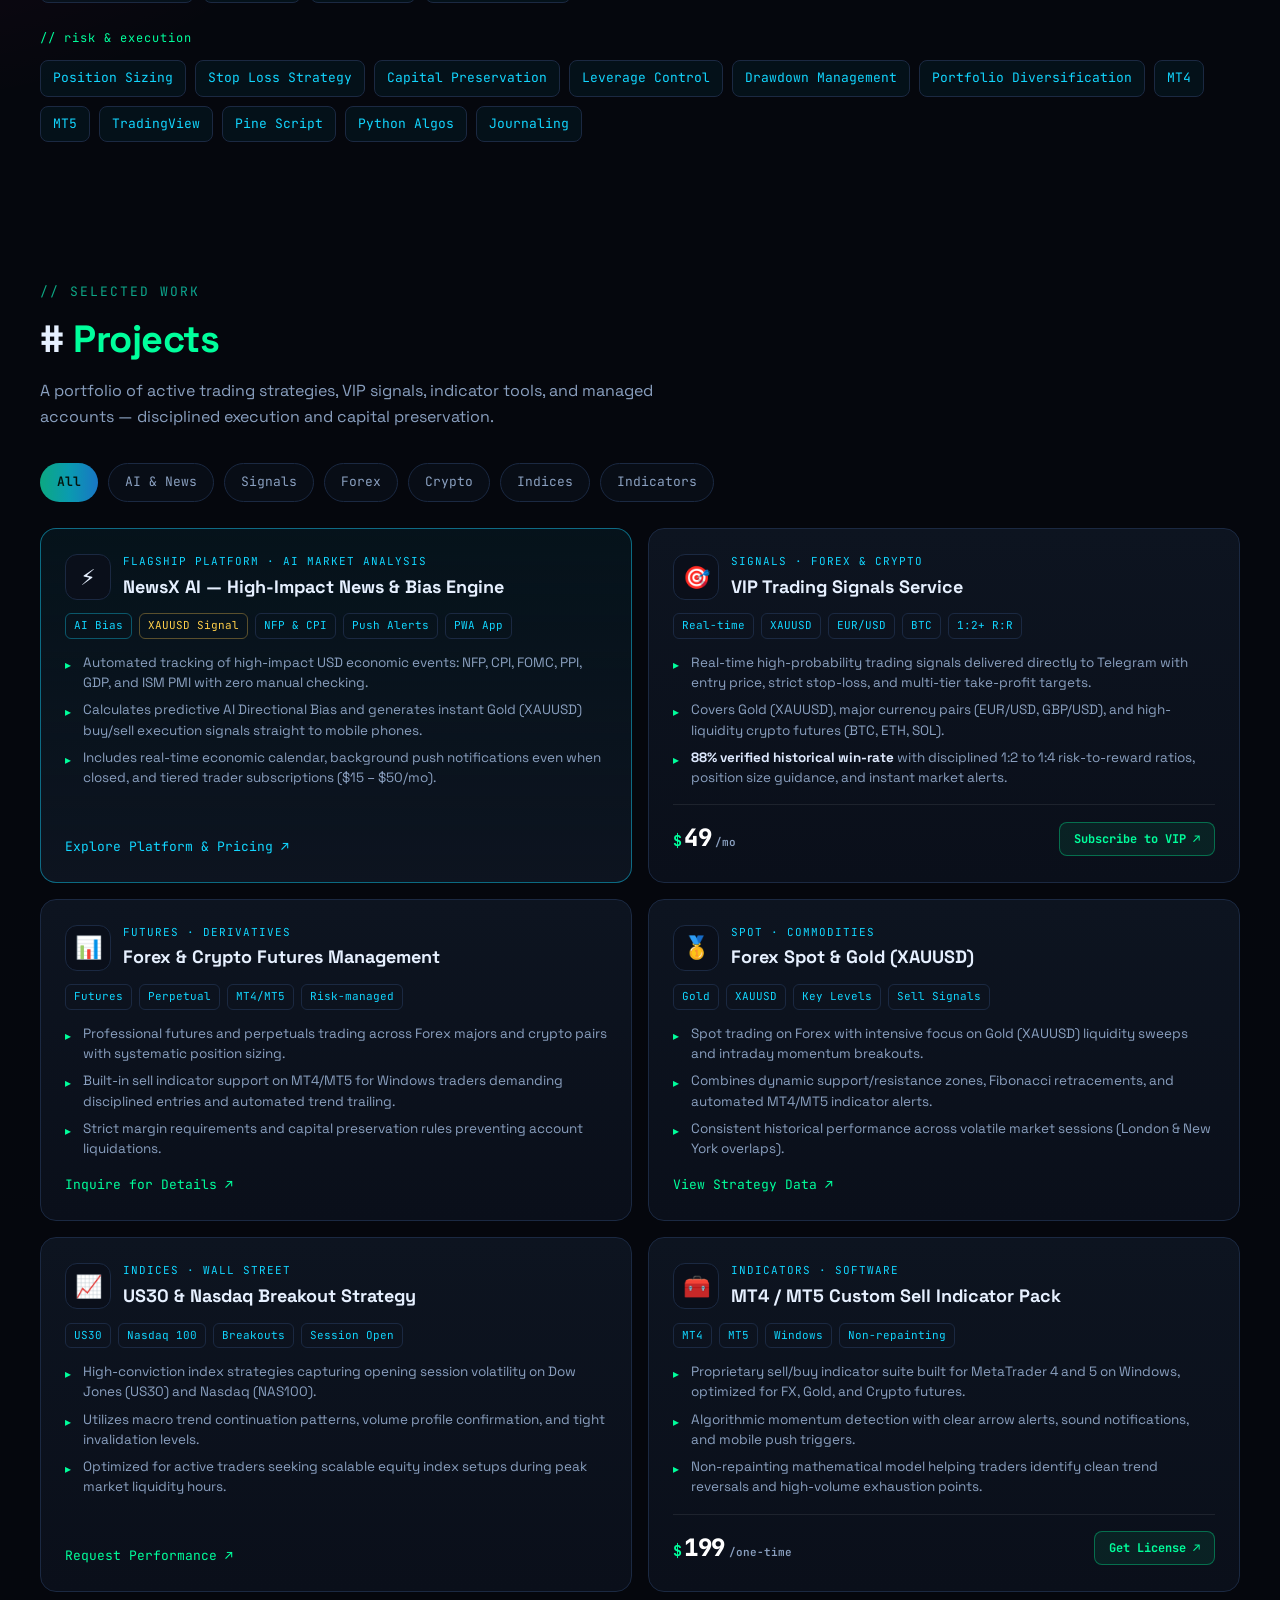
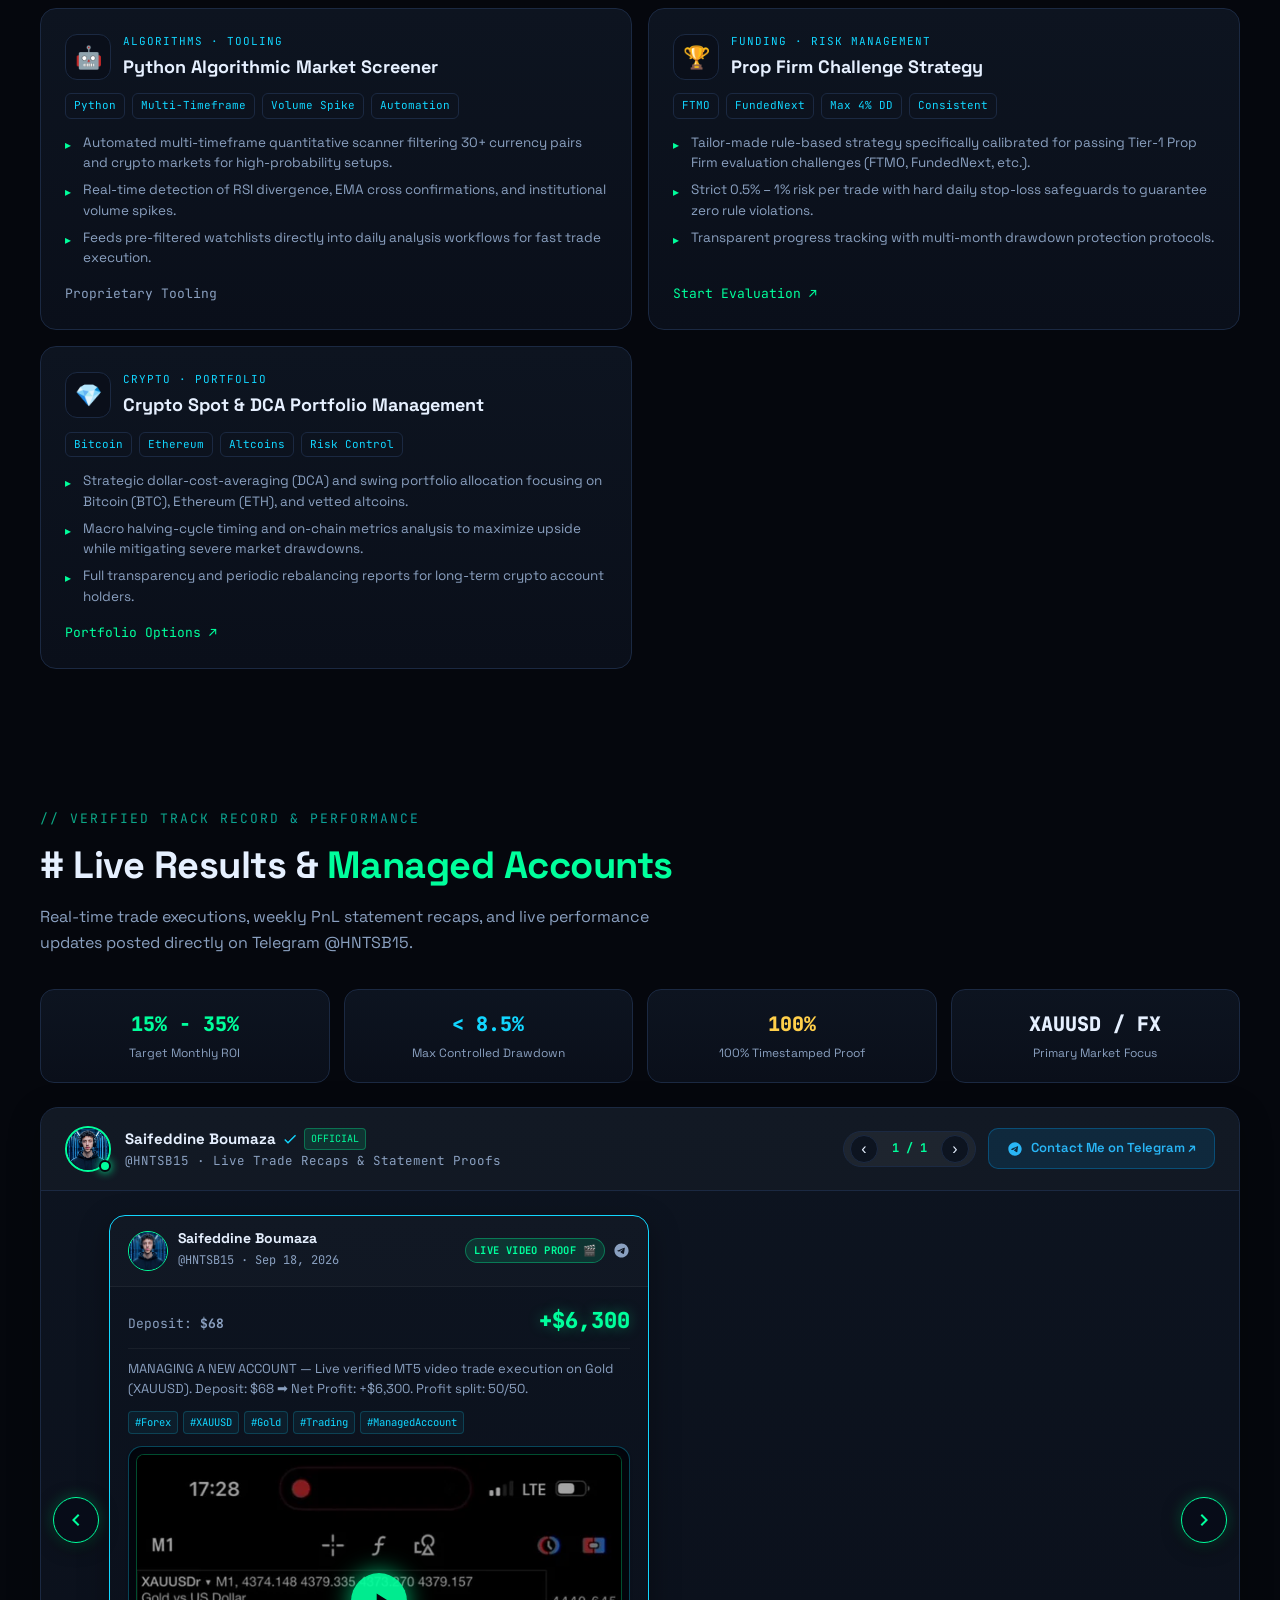
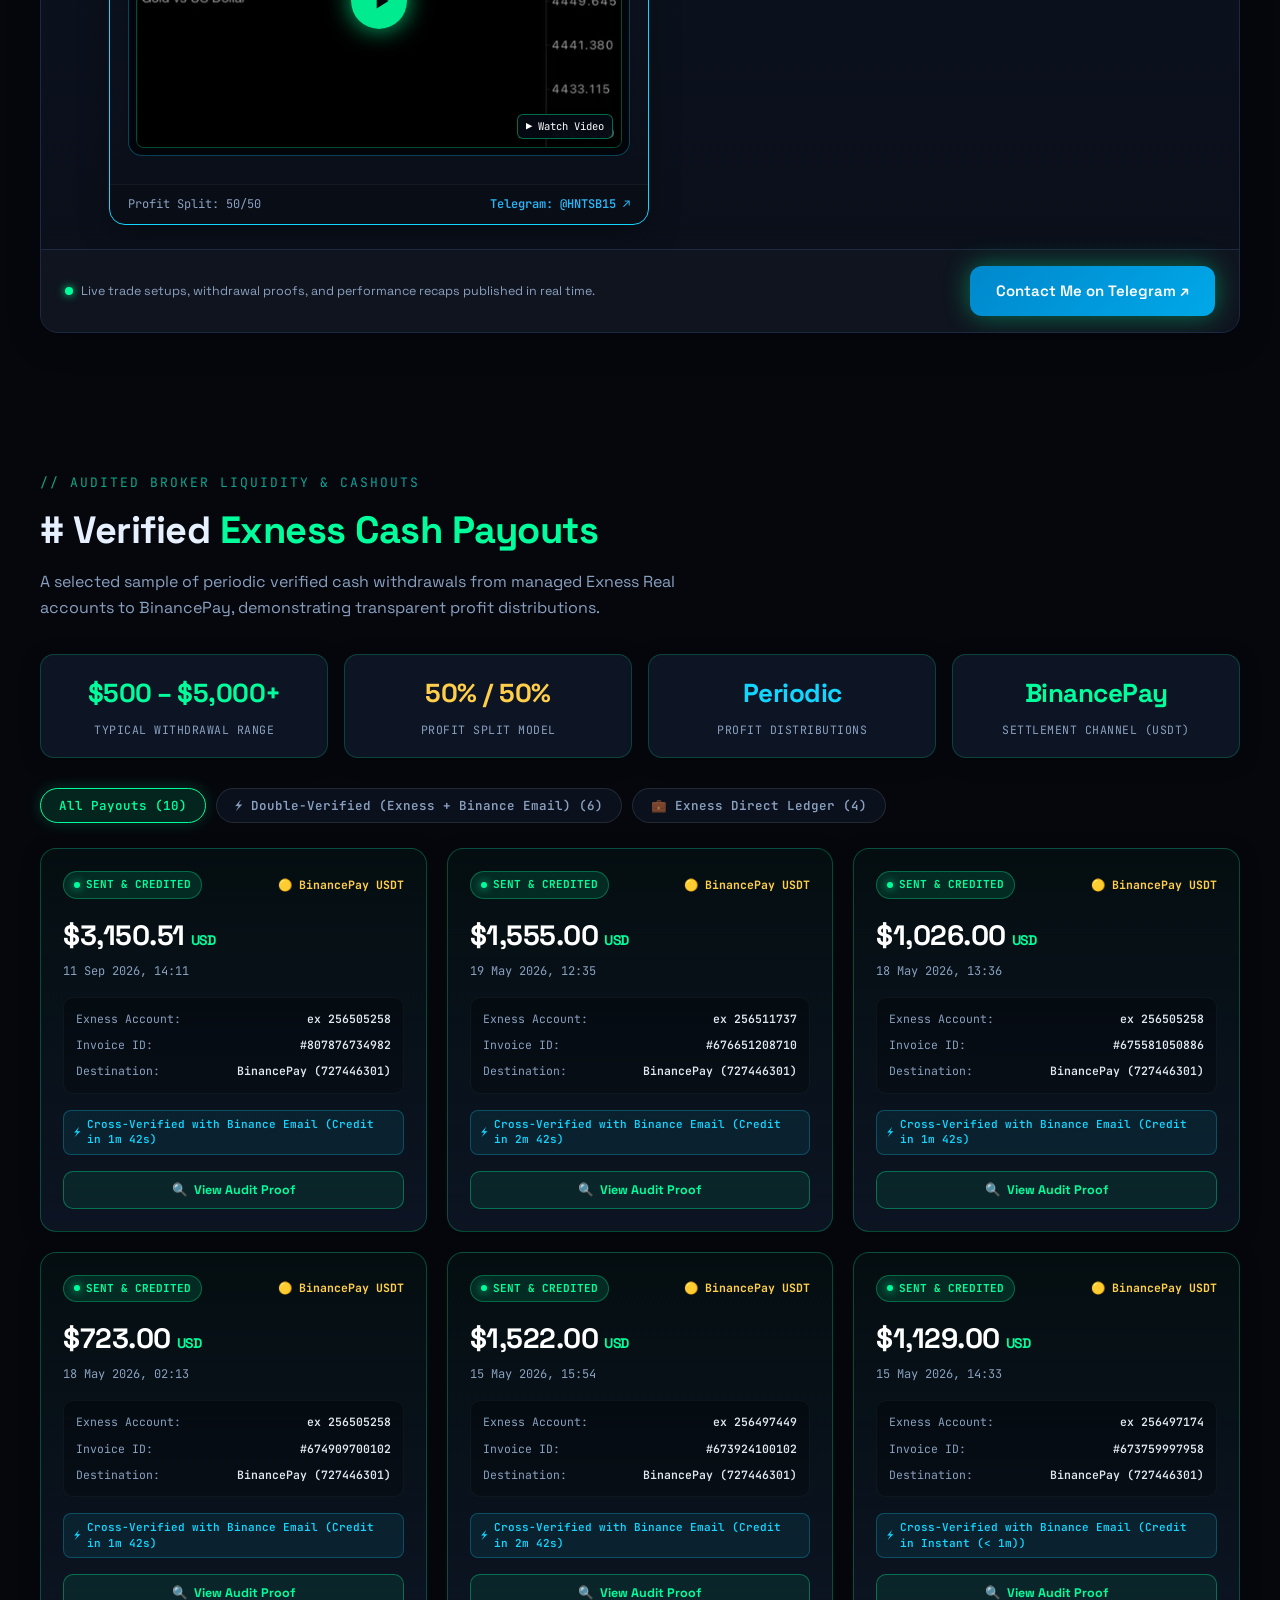
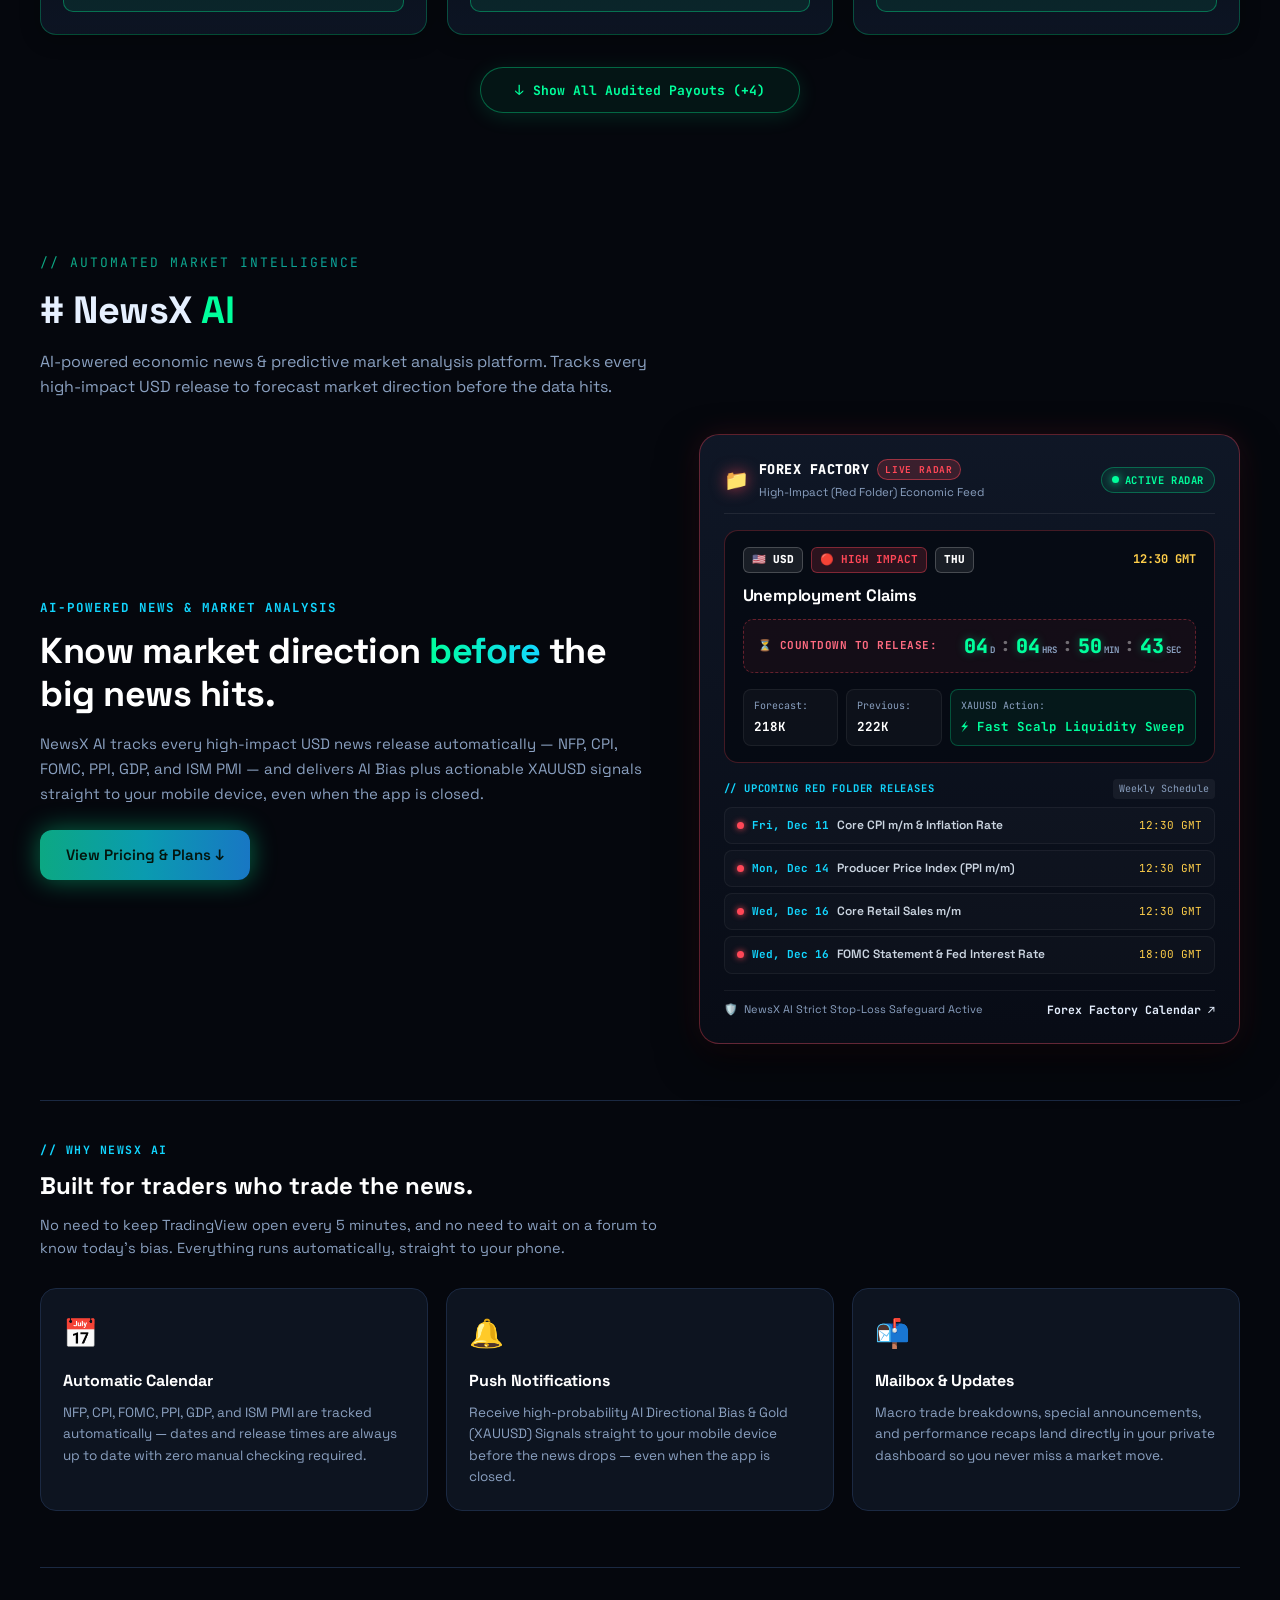
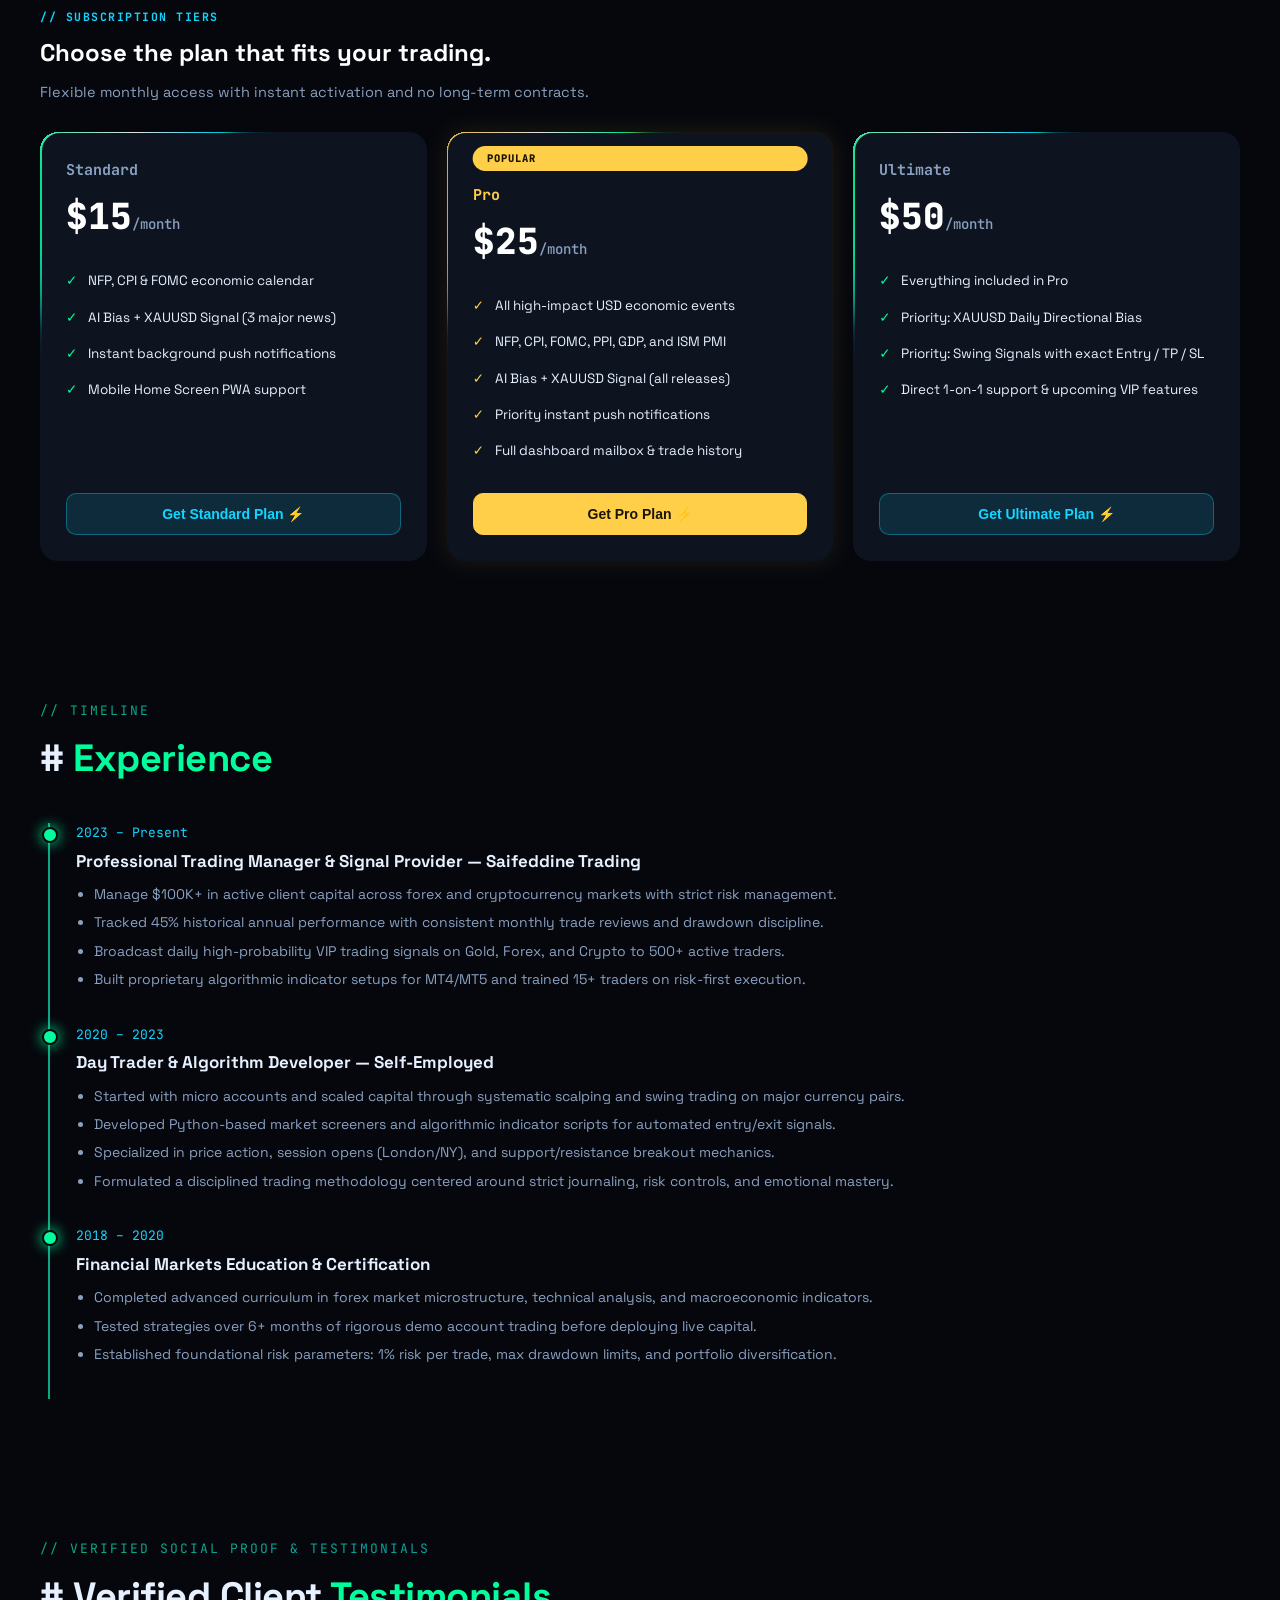
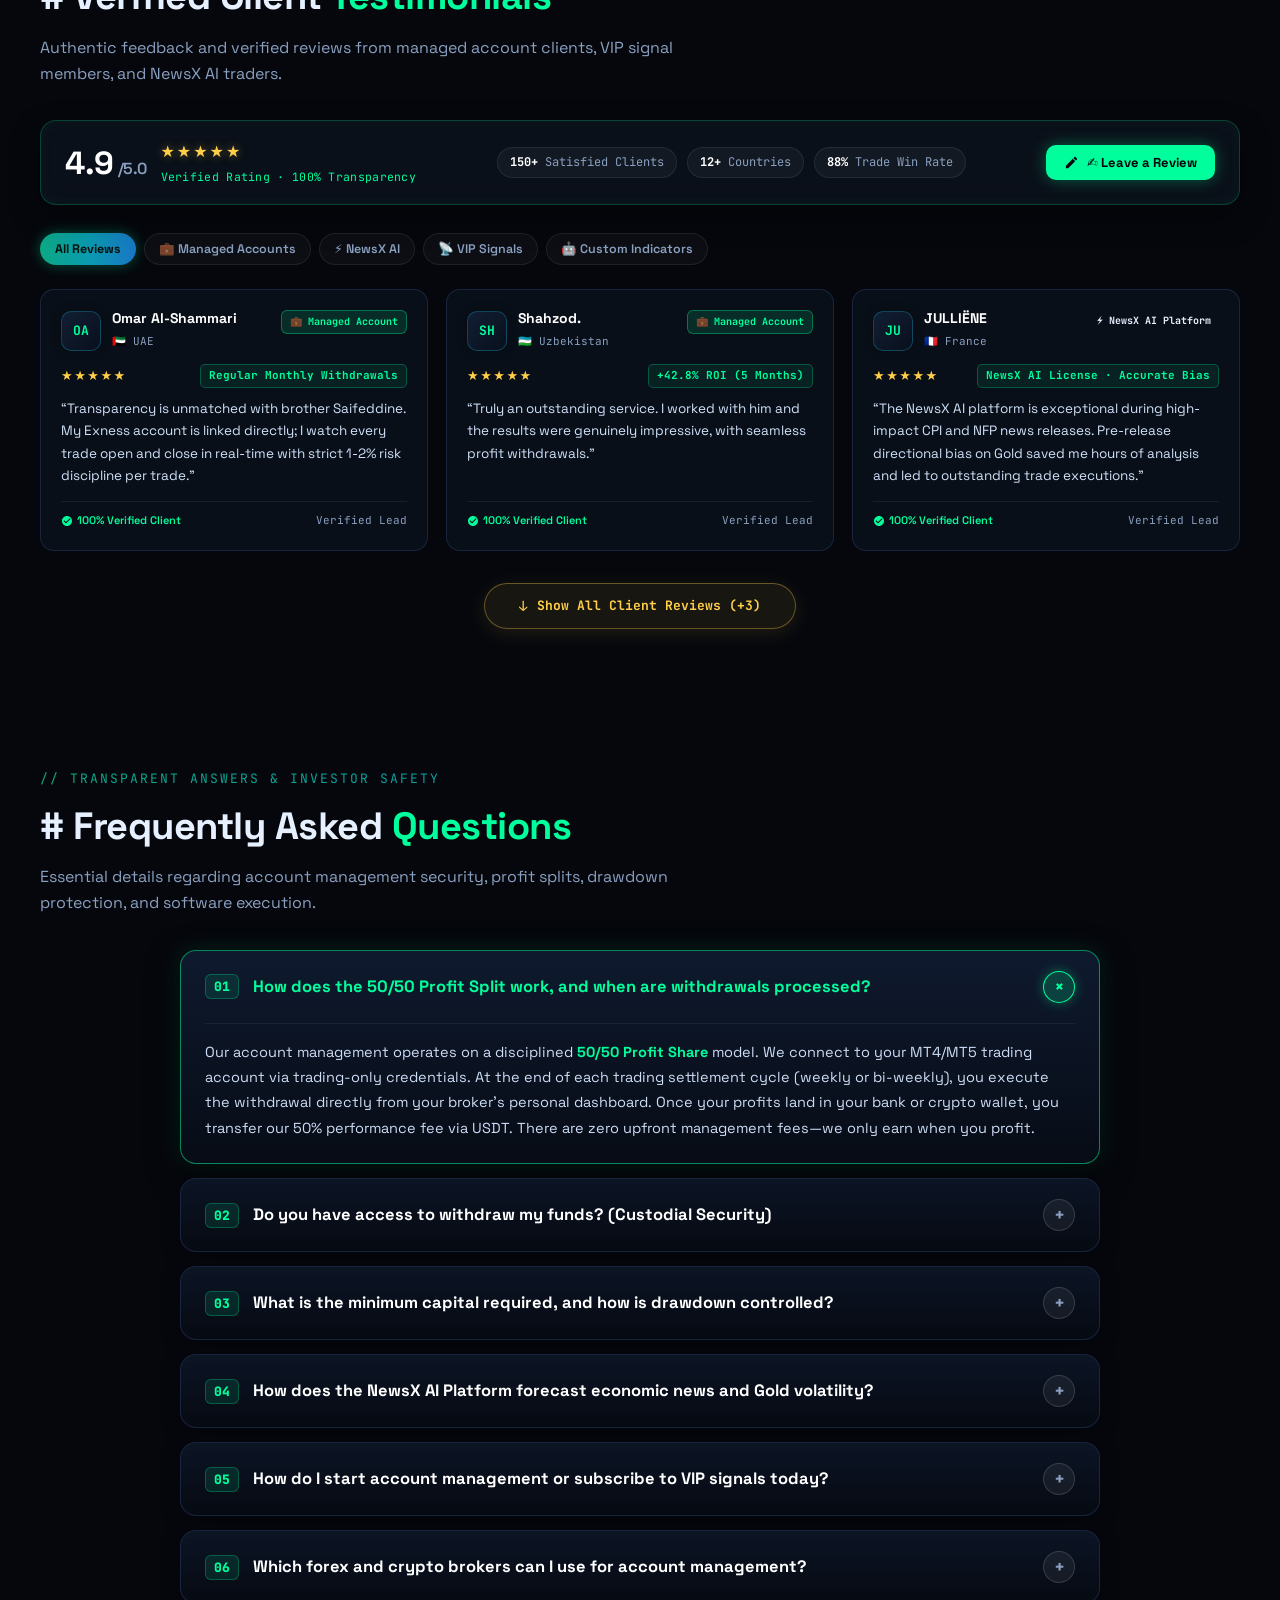
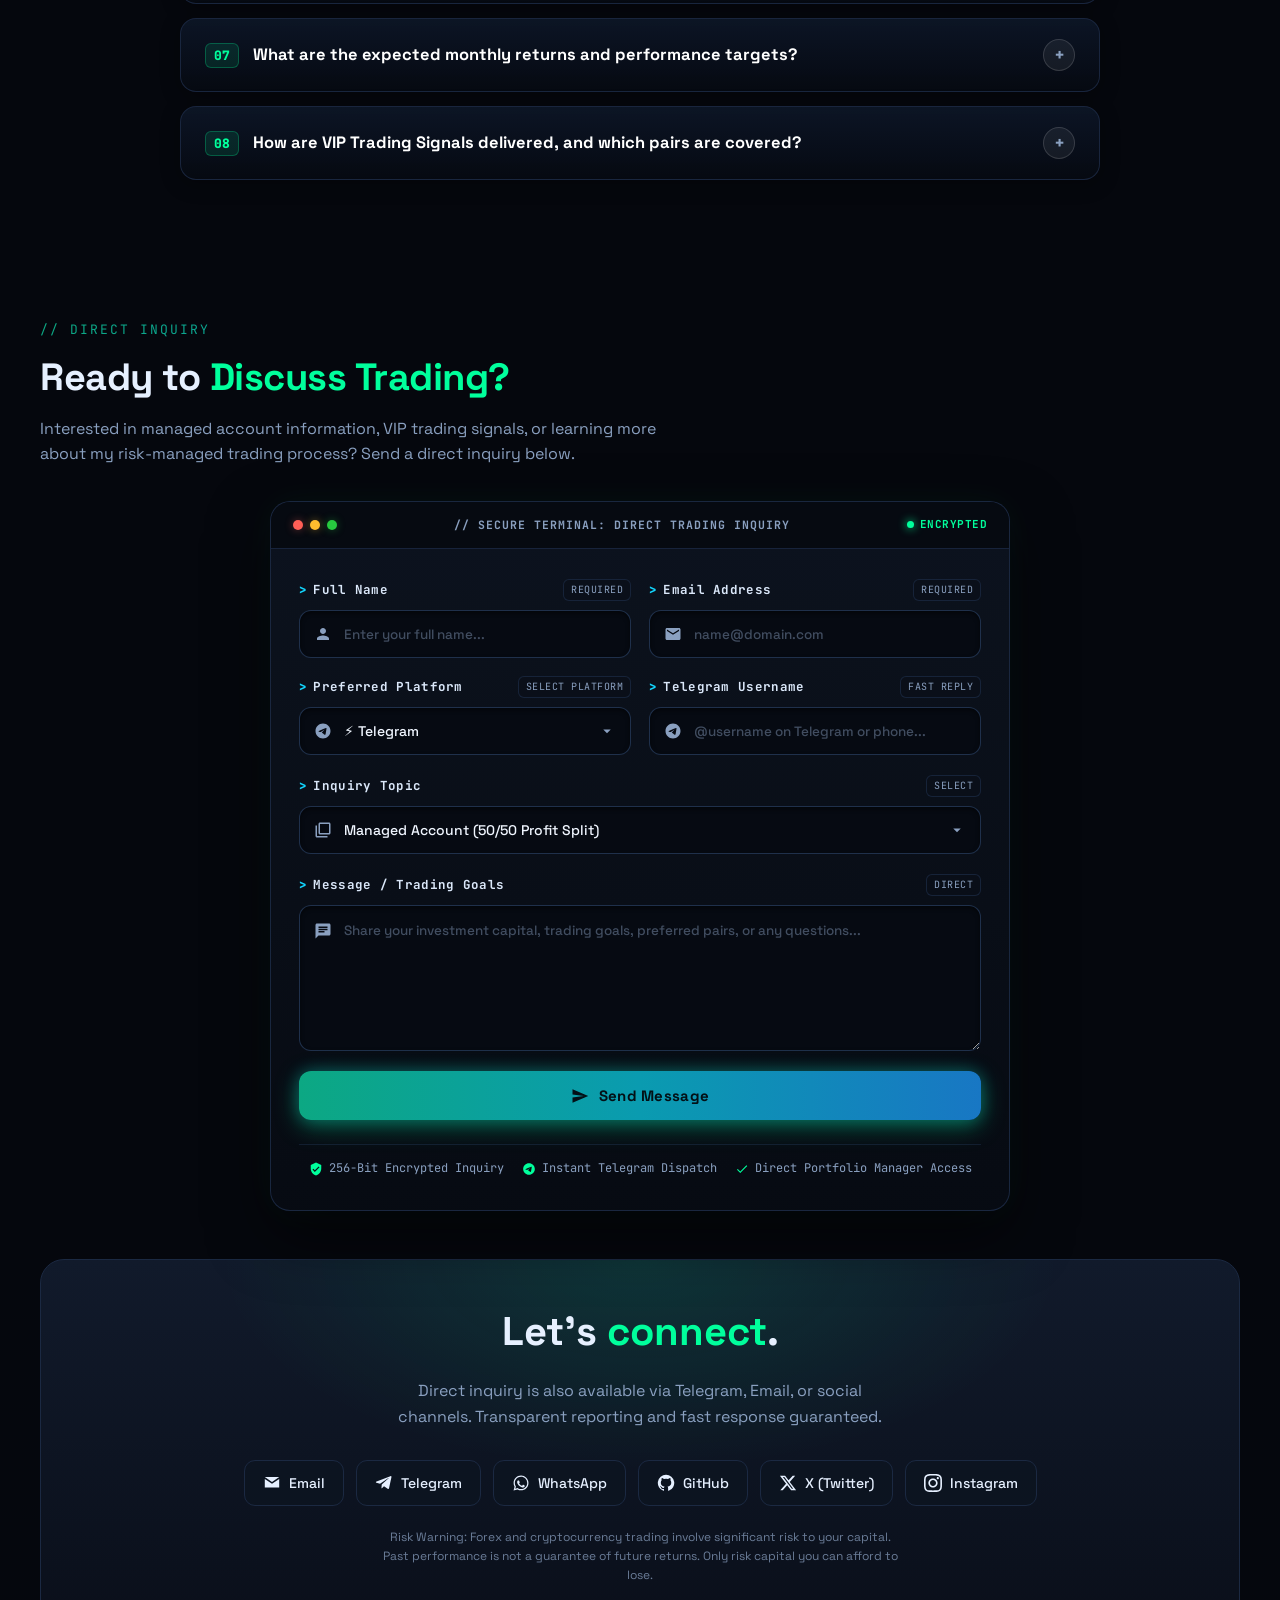
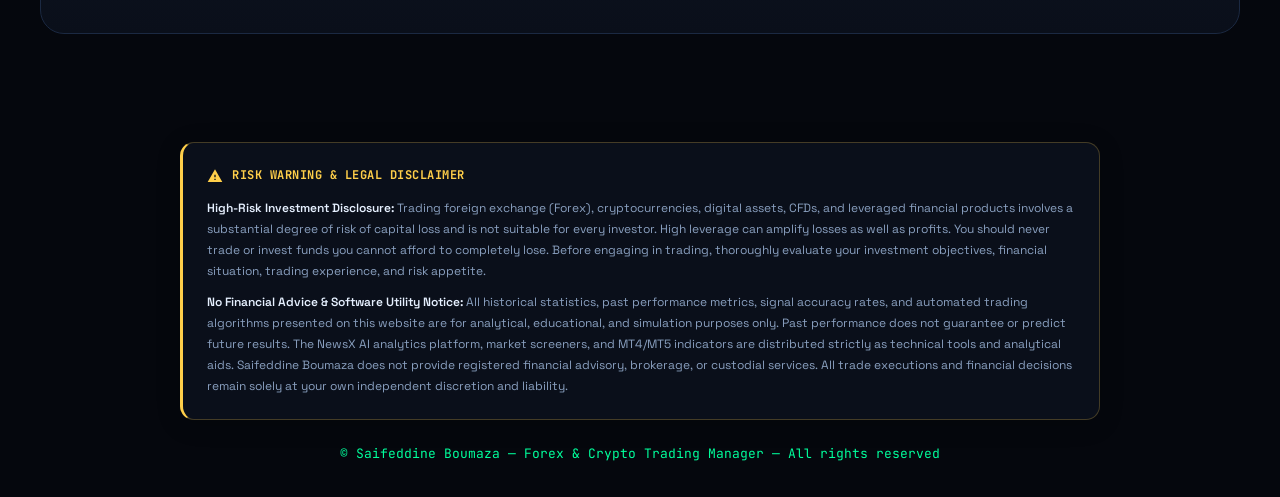
==== commit d8b1f59f: "feat(i18n): update site title to English and translate 11 control modules console to English" ====
--- a/index.html
+++ b/index.html
@@ -27,7 +27,7 @@
 <script type="text/javascript">//<![CDATA[
 (function(){var p=location.pathname.replace(/\/+$/,'');var R={'/p/mystore':'/p/mystore.html','/mystore':'/p/mystore.html','/p/koraplusprivacy':'/p/koraplusprivacy.html','/koraplusprivacy':'/p/koraplusprivacy.html','/koraplusprivacy.html':'/p/koraplusprivacy.html','/p/mycashprivacy':'/p/mycashprivacy.html','/mycashprivacy':'/p/mycashprivacy.html','/mycashprivacy.html':'/p/mycashprivacy.html','/p/muslim-appprivacy':'/p/muslim-appprivacy.html','/muslim-appprivacy':'/p/muslim-appprivacy.html','/muslim-appprivacy.html':'/p/muslim-appprivacy.html'};if(R[p]){location.replace(R[p]+location.search+location.hash);}})();
 //]]></script>
-<title>سيف الدين بومعزة | تداول الفوركس والذهب وإدارة الحسابات — Saifeddine Boumaza</title>
+<title>Saifeddine Boumaza | Forex, Gold &amp; Crypto Trading — Account Management</title>
 <meta content="text/html; charset=UTF-8" http-equiv="Content-Type">
 <link rel="canonical" href="https://saifeddine-boumaza.com/">
 <meta name="referrer" content="no-referrer">
@@ -51,10 +51,10 @@
 <link rel="image_src" href="https://saifeddine-boumaza.com/SB.jpg">
 
 <!-- Open Graph / WhatsApp / Telegram / Facebook / Instagram / LinkedIn Preview -->
-<meta property="og:site_name" content="سيف الدين بومعزة — Saifeddine Boumaza">
+<meta property="og:site_name" content="Saifeddine Boumaza">
 <meta property="og:type" content="website">
 <meta property="og:url" content="https://saifeddine-boumaza.com/">
-<meta property="og:title" content="سيف الدين بومعزة | تداول الفوركس والذهب وإدارة الحسابات — Saifeddine Boumaza">
+<meta property="og:title" content="Saifeddine Boumaza | Forex, Gold &amp; Crypto Trading — Account Management">
 <meta property="og:description" content="الموقع الرسمي لسيف الدين بومعزة — خبير تداول الفوركس، الذهب والعملات الرقمية، إدارة حسابات التداول باحترافية، توصيات VIP وتحليلات أخبار الأسواق المالية NewsX AI.">
 <meta property="og:image" content="https://saifeddine-boumaza.com/og-image.png?v=20260925">
 <meta property="og:image:secure_url" content="https://saifeddine-boumaza.com/og-image.png?v=20260925">
@@ -67,7 +67,7 @@
 <meta name="twitter:card" content="summary_large_image">
 <meta name="twitter:site" content="@HNTSB15">
 <meta name="twitter:creator" content="@HNTSB15">
-<meta name="twitter:title" content="سيف الدين بومعزة | تداول الفوركس والذهب وإدارة الحسابات — Saifeddine Boumaza">
+<meta name="twitter:title" content="Saifeddine Boumaza | Forex, Gold &amp; Crypto Trading — Account Management">
 <meta name="twitter:description" content="الموقع الرسمي لسيف الدين بومعزة — خبير تداول الفوركس، الذهب والعملات الرقمية، إدارة حسابات التداول باحترافية، توصيات VIP وتحليلات أخبار الأسواق المالية NewsX AI.">
 <meta name="twitter:image" content="https://saifeddine-boumaza.com/og-image.png?v=20260925">
 <meta name="twitter:image:alt" content="سيف الدين بومعزة — تداول وإدارة حسابات | Saifeddine Boumaza">
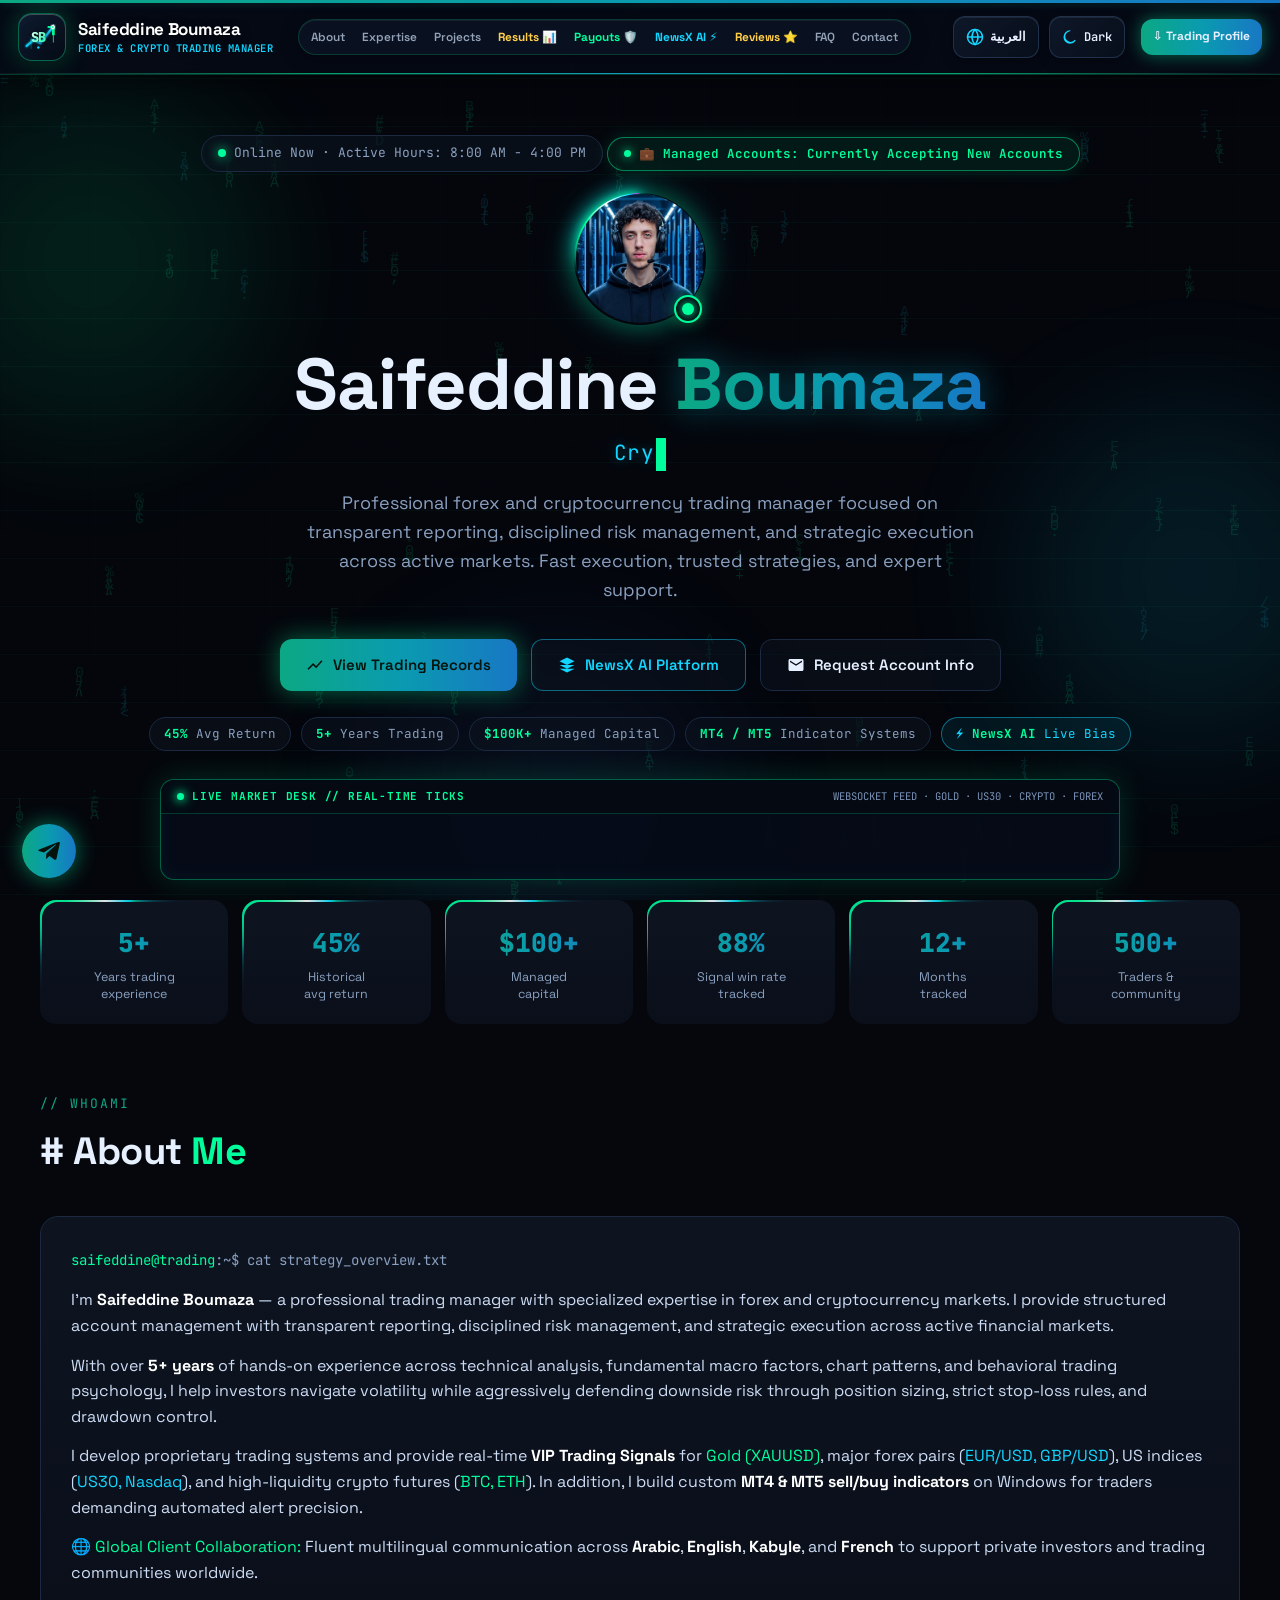
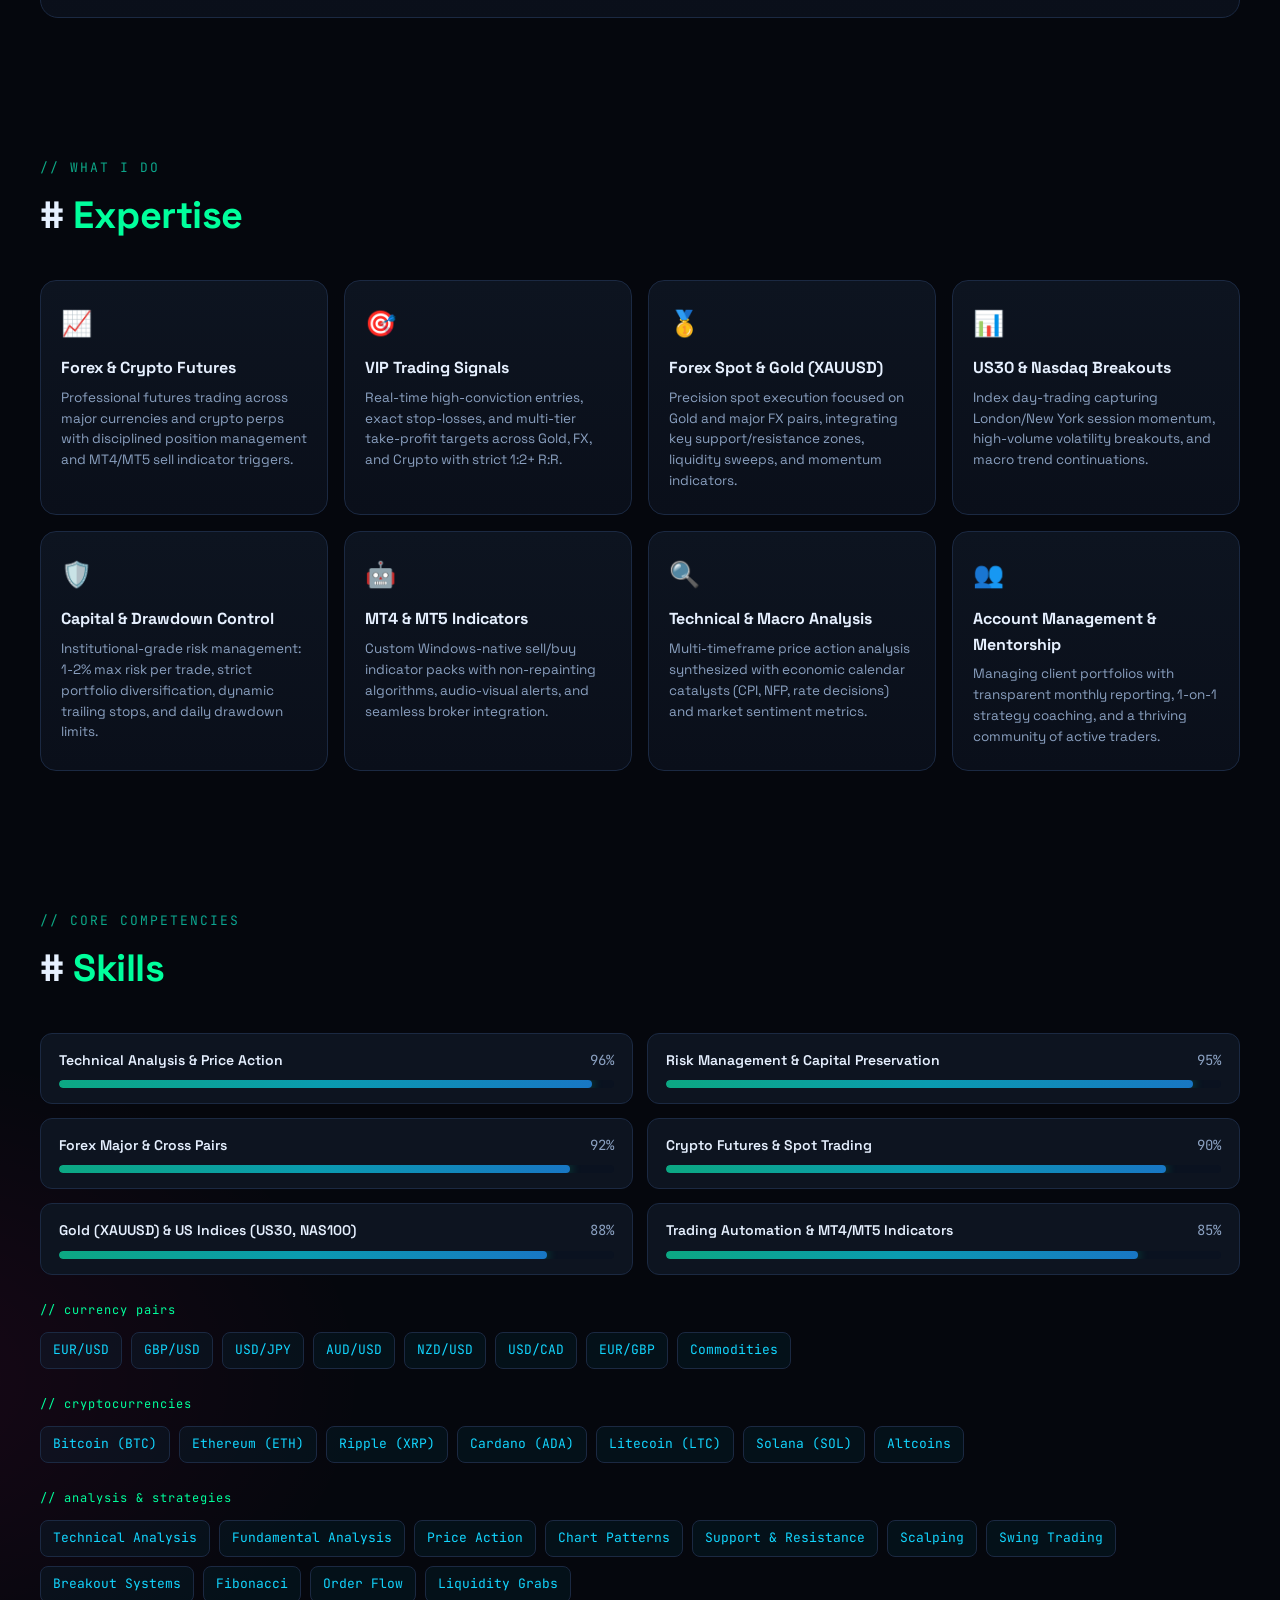
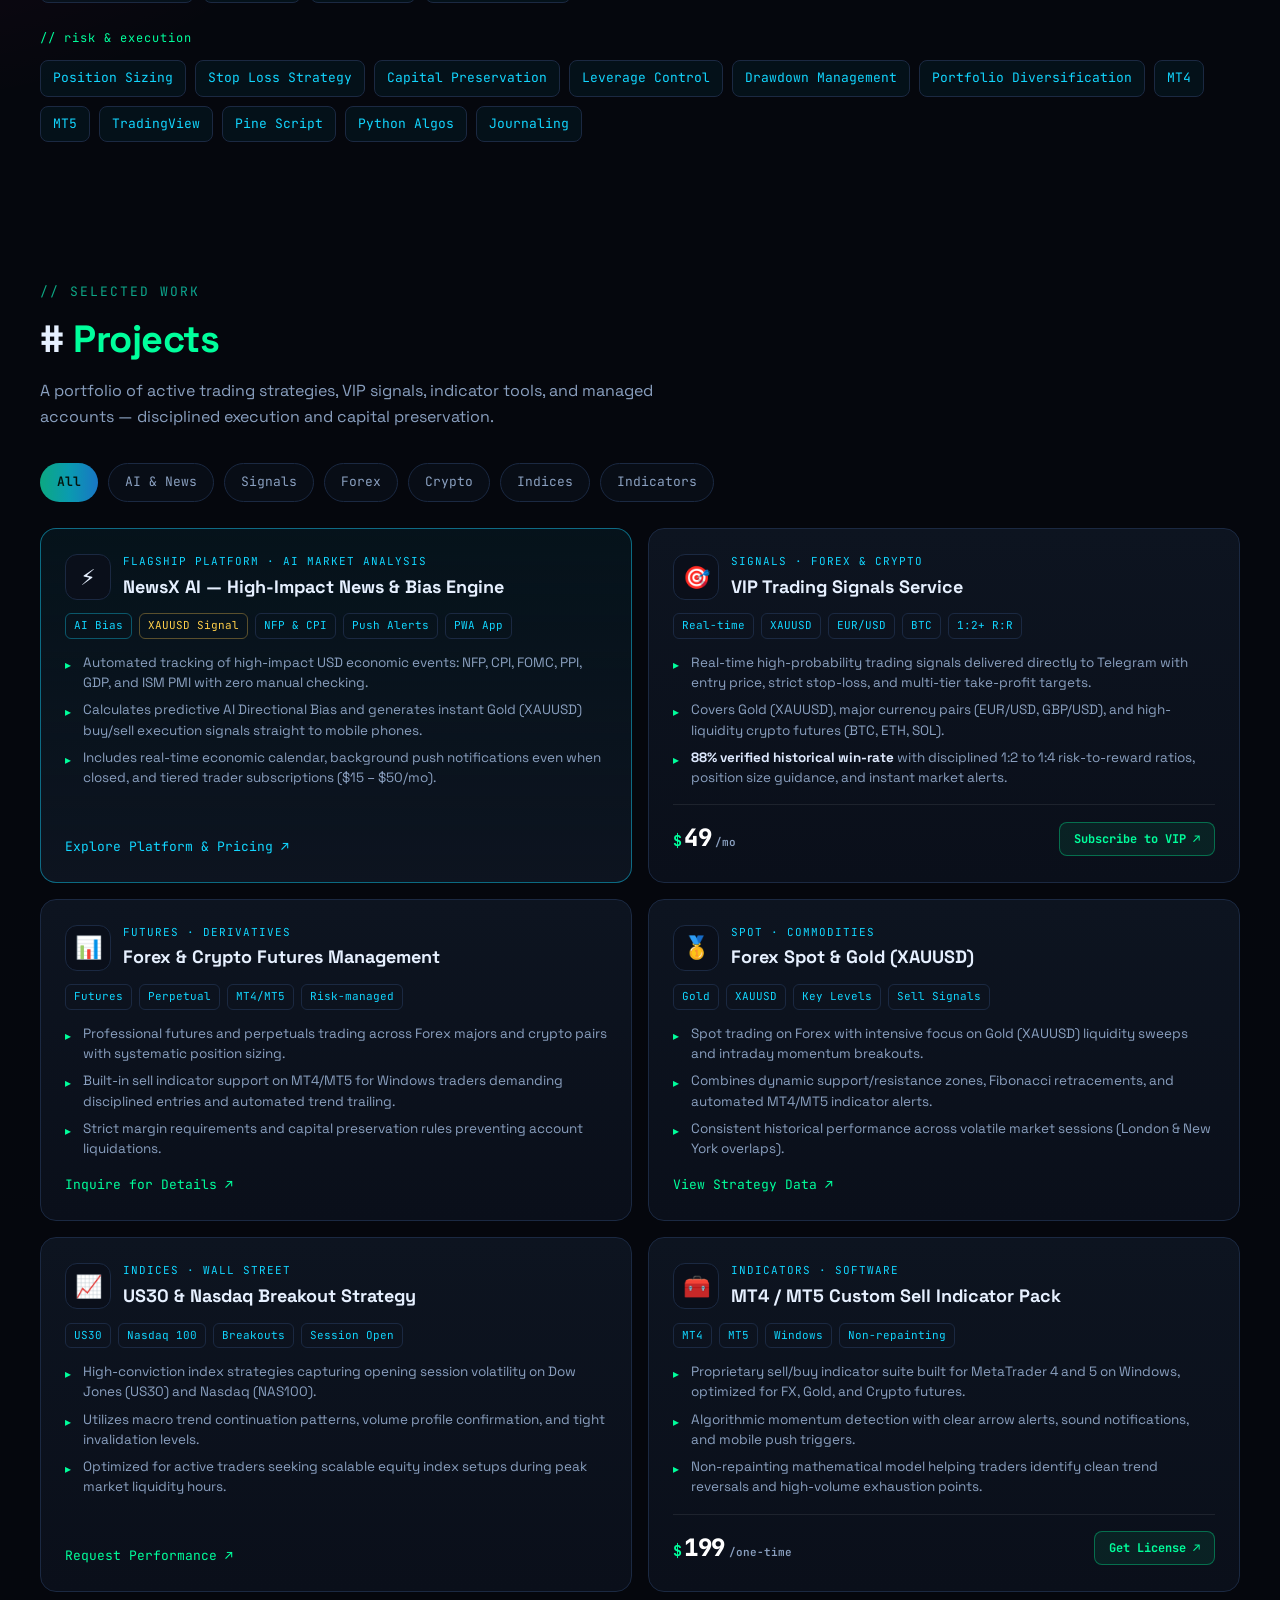
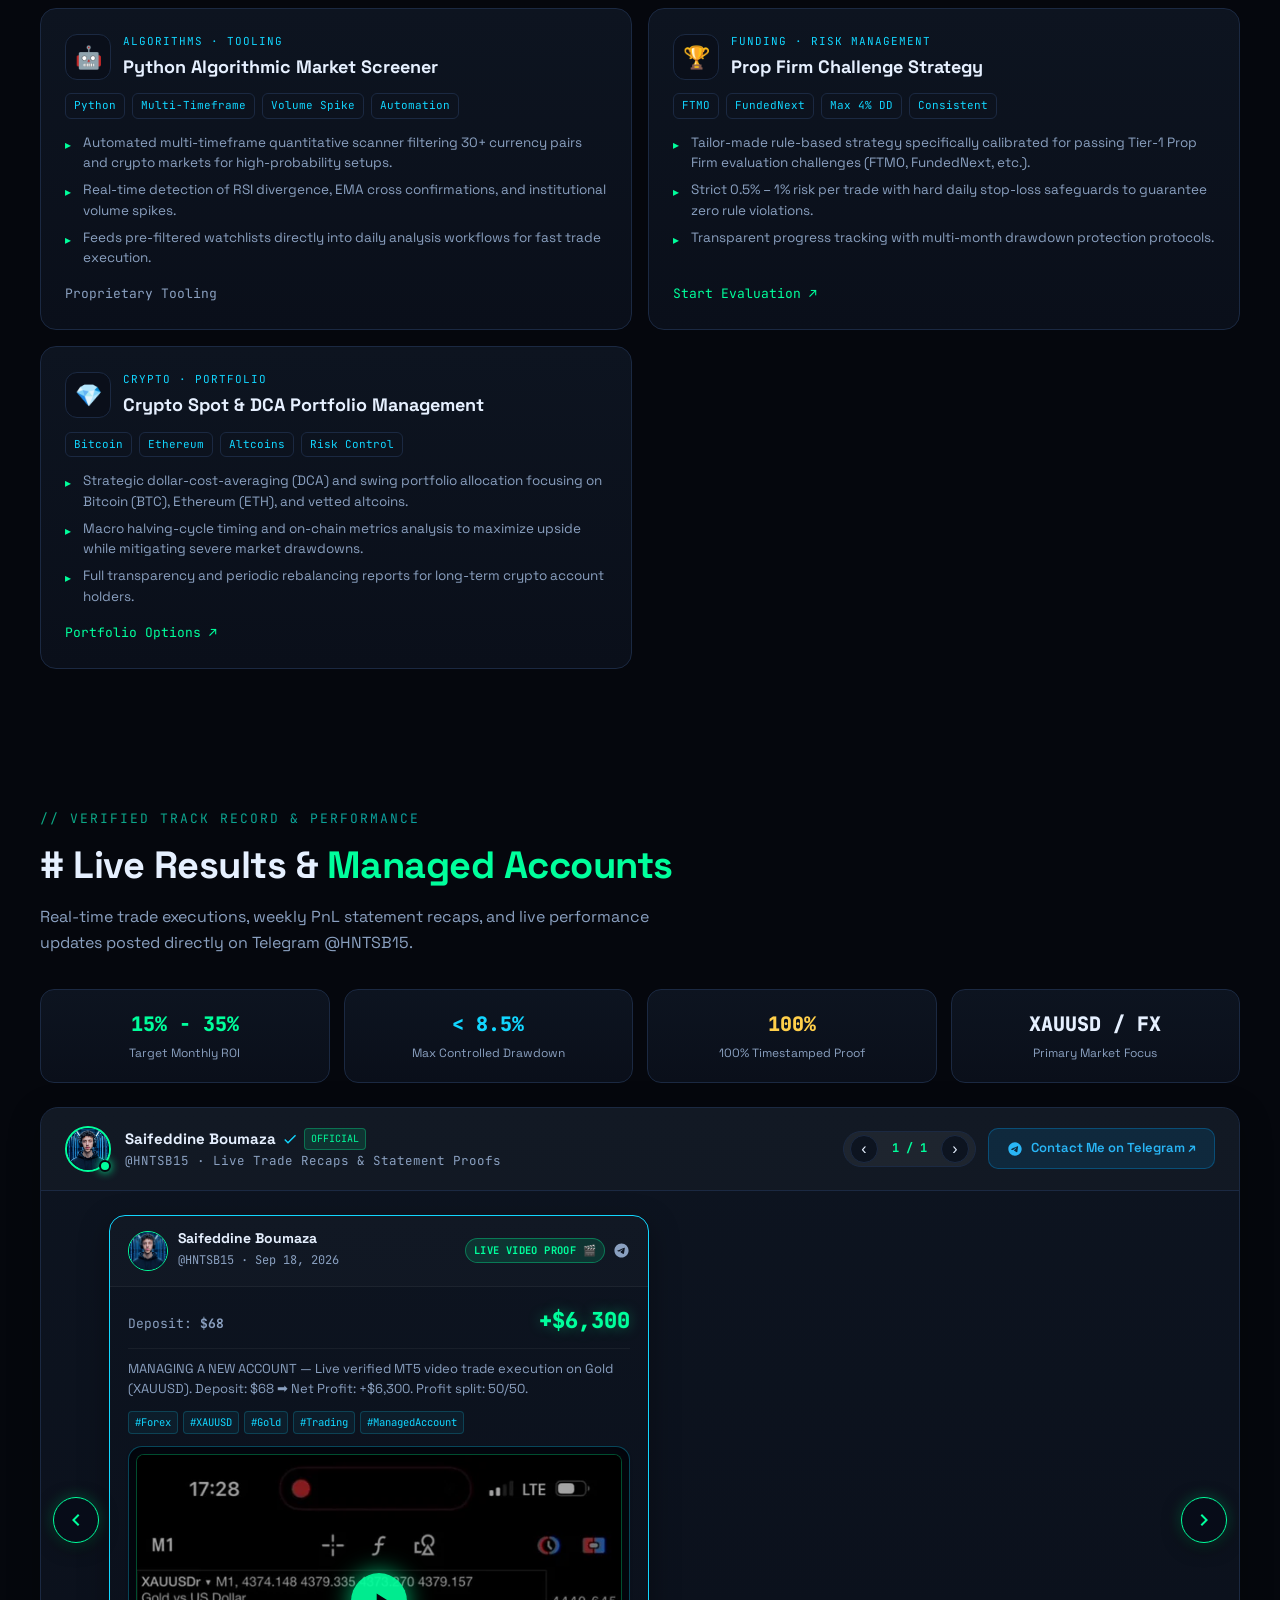
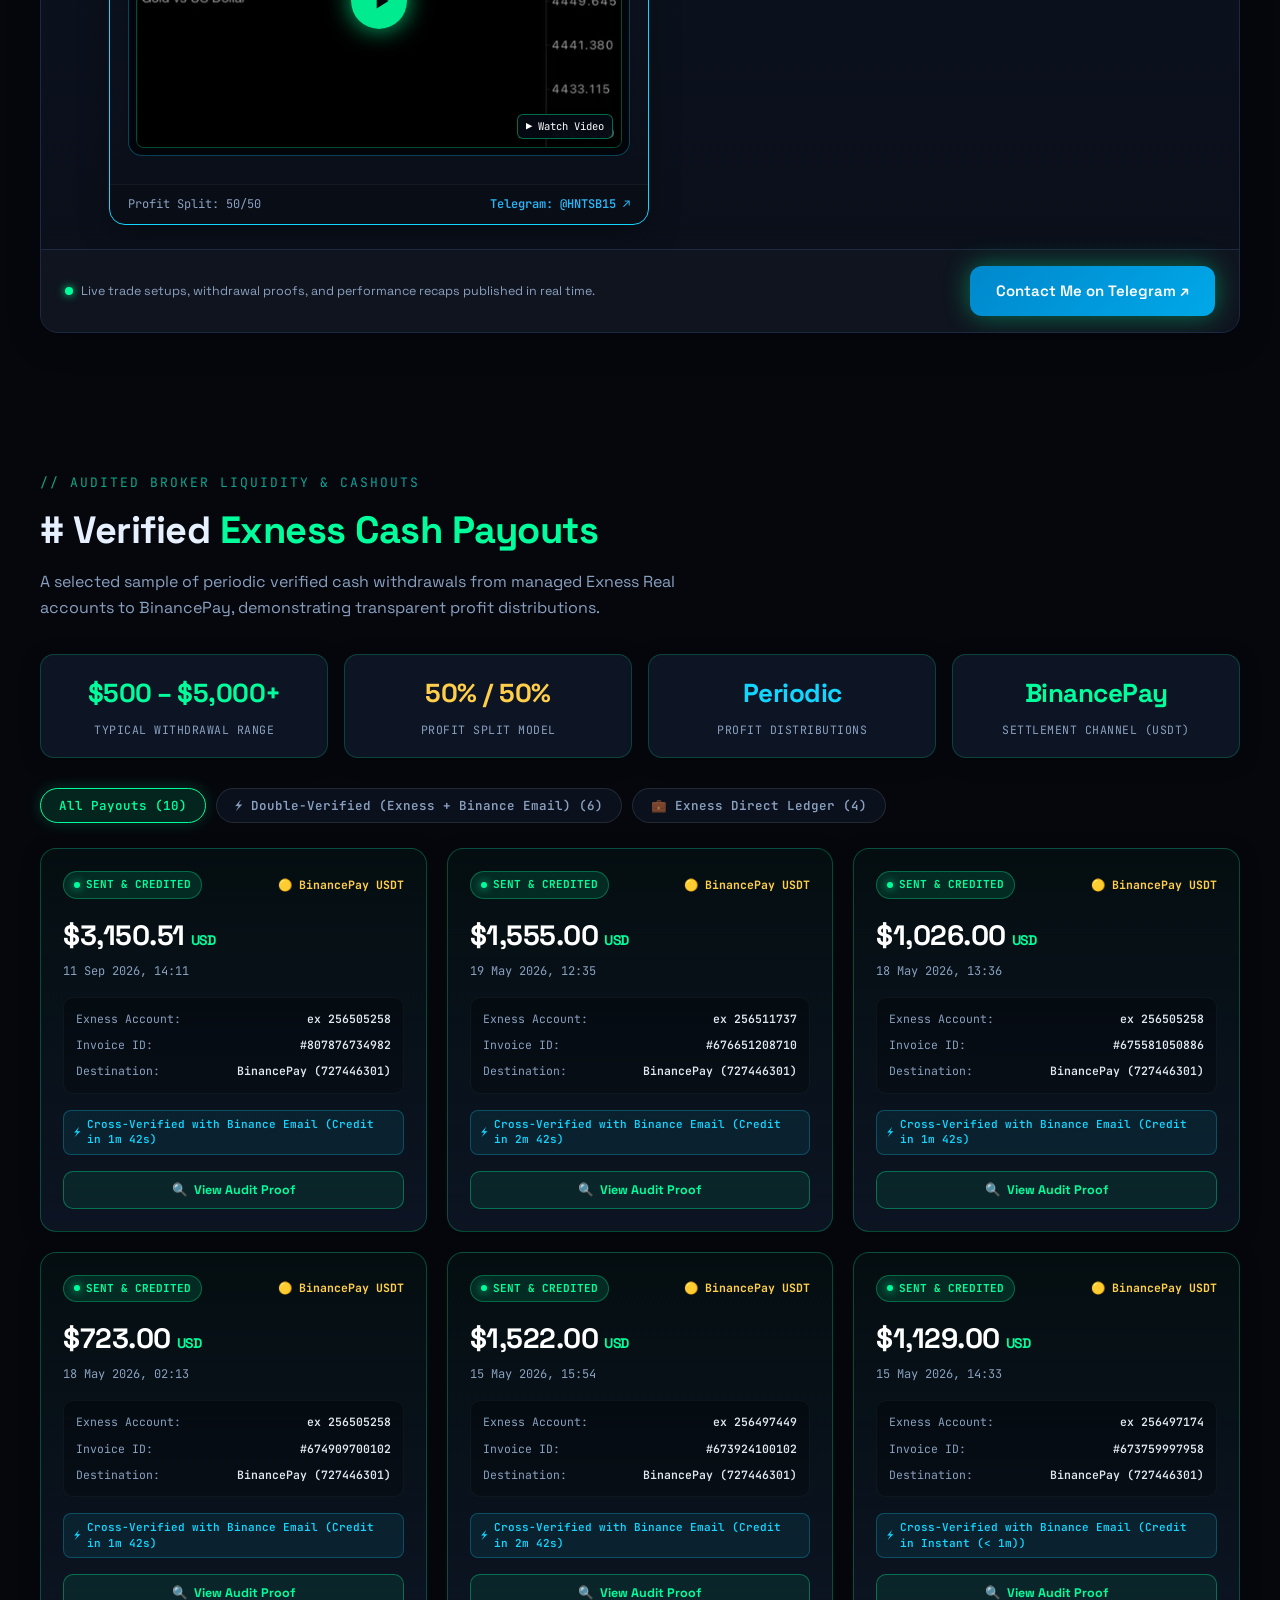
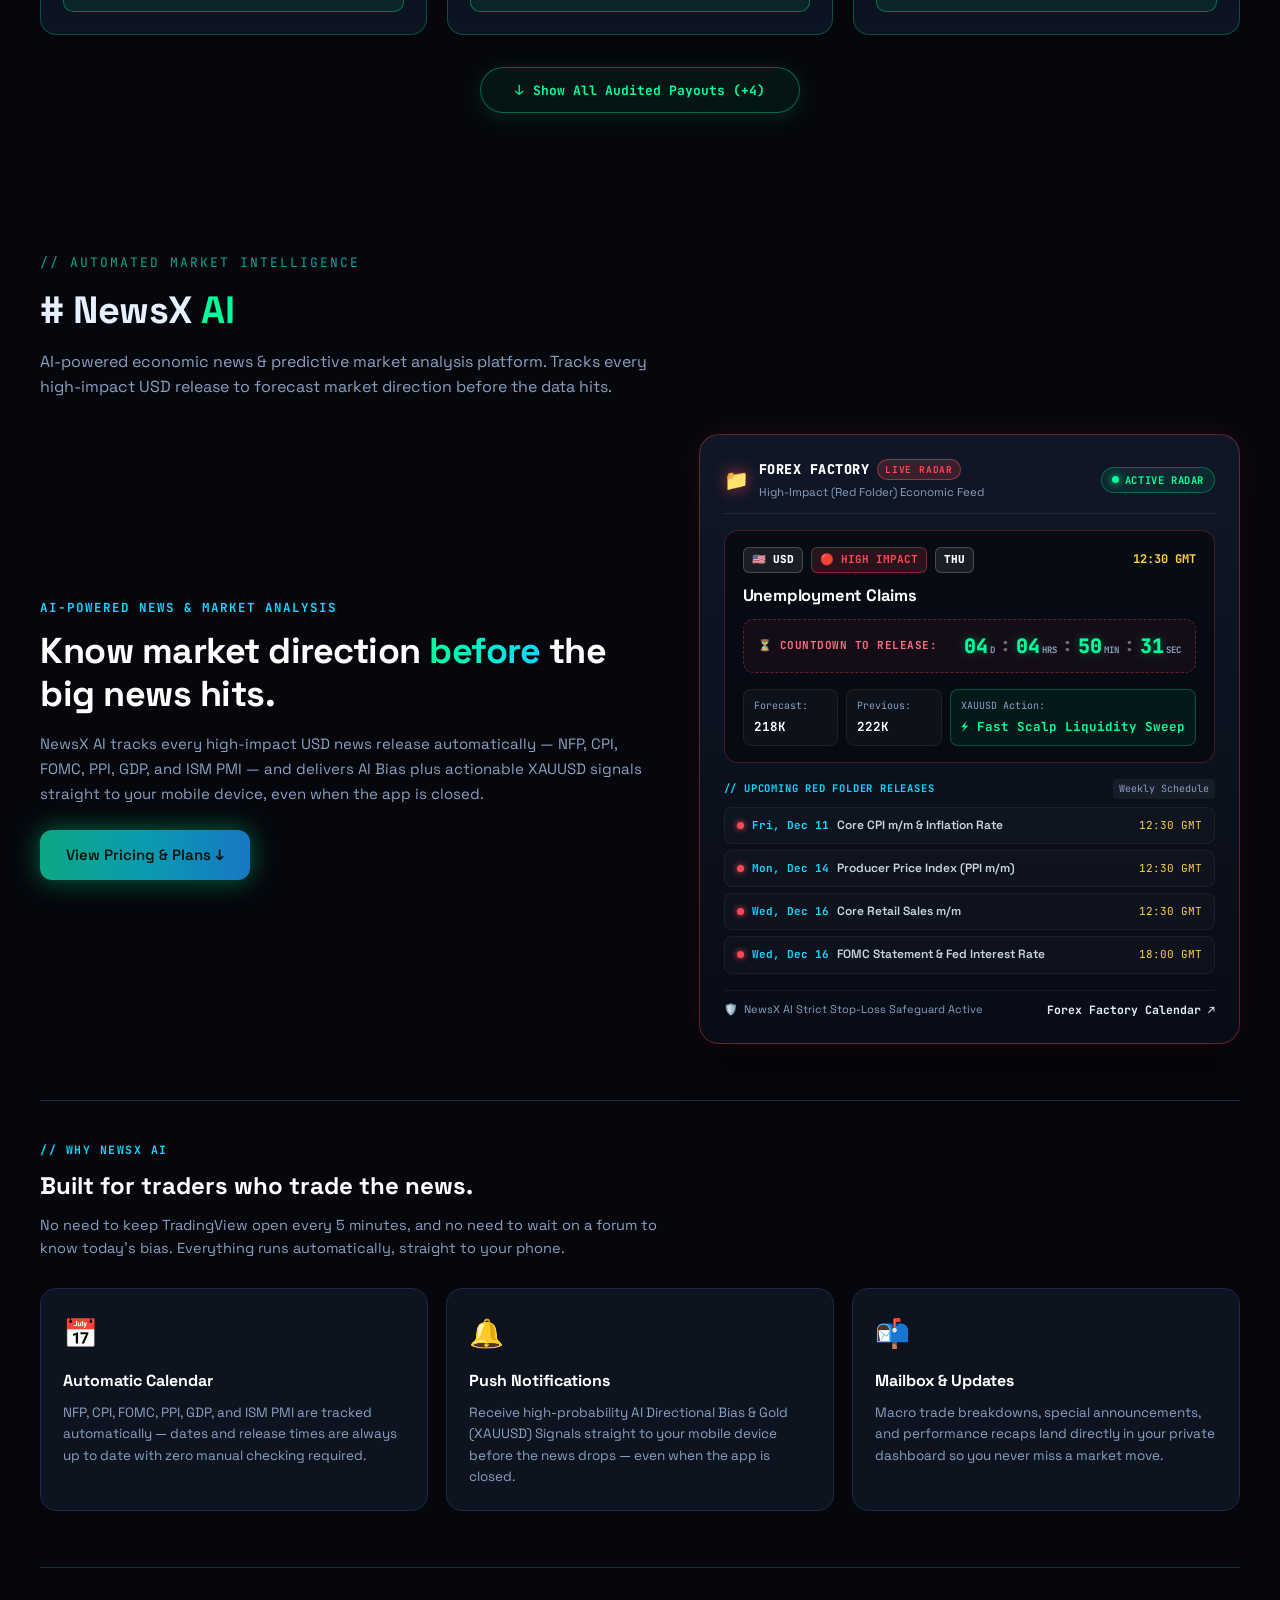
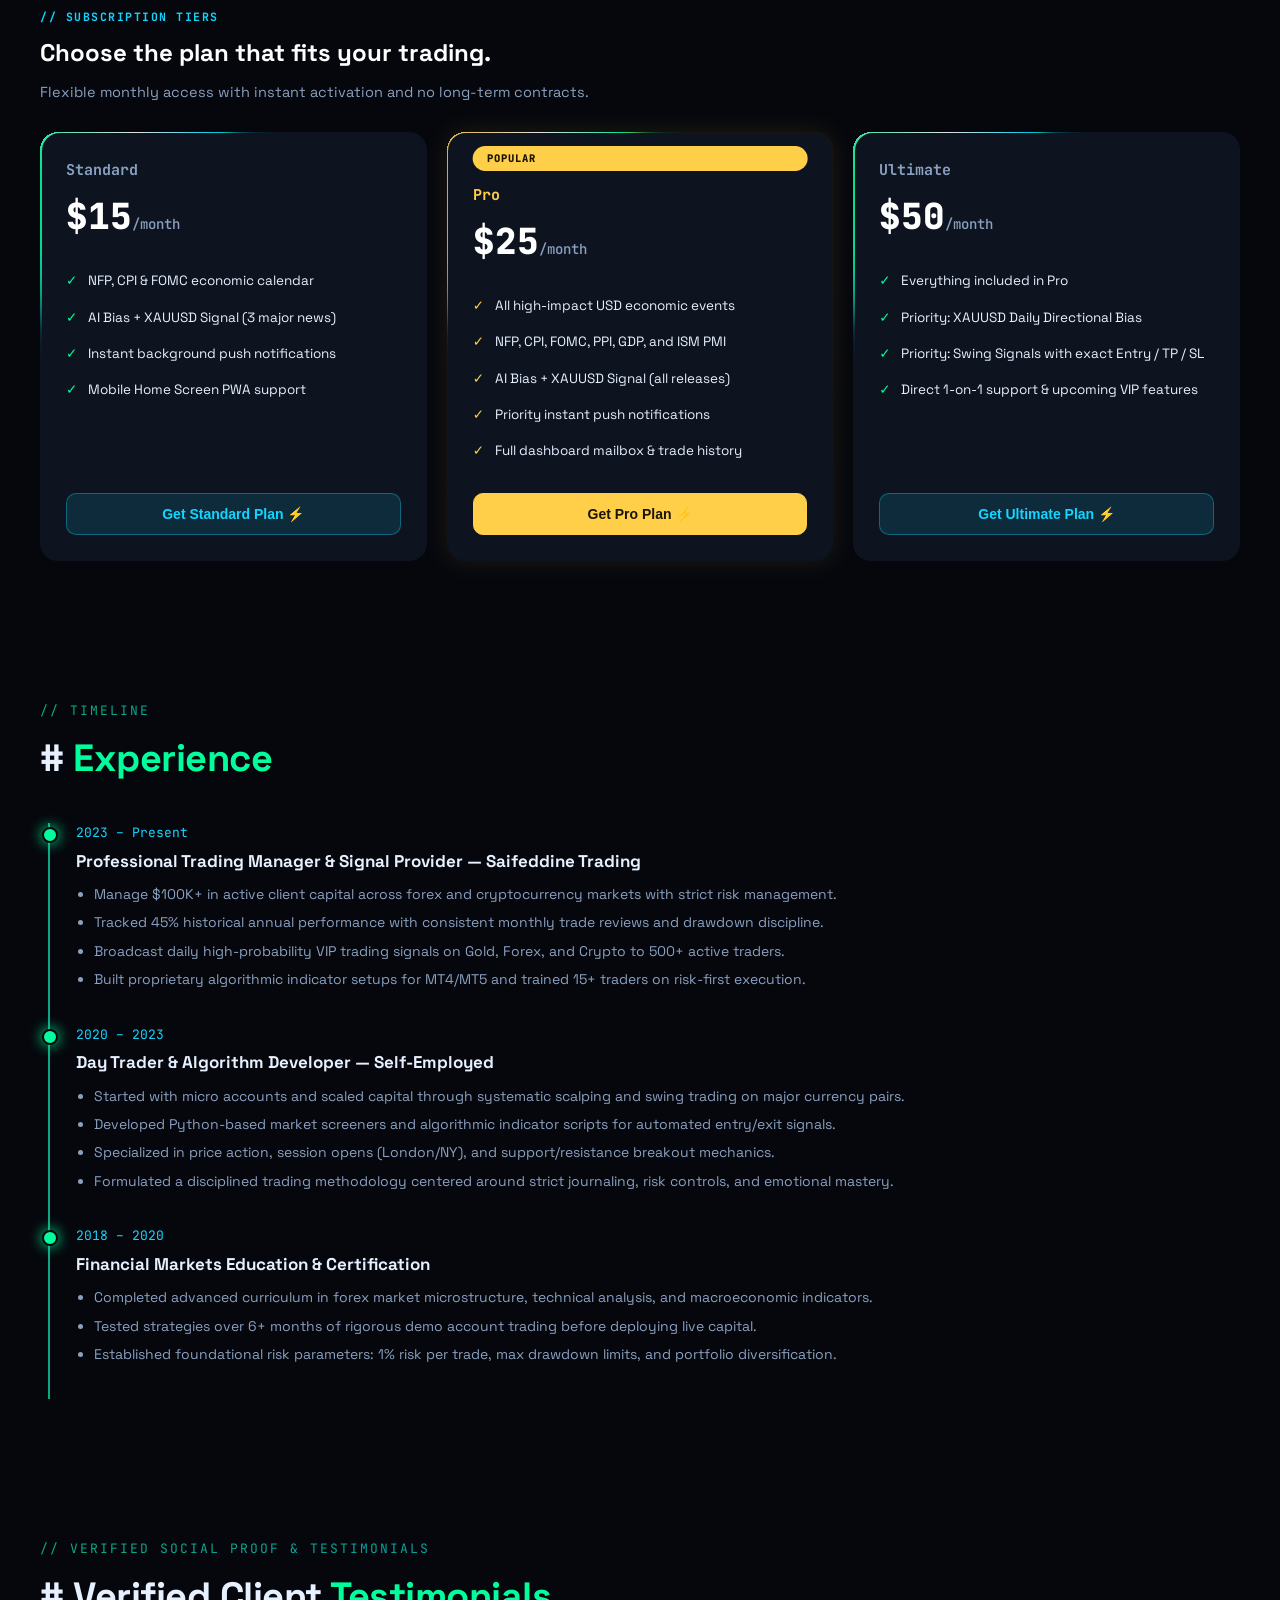
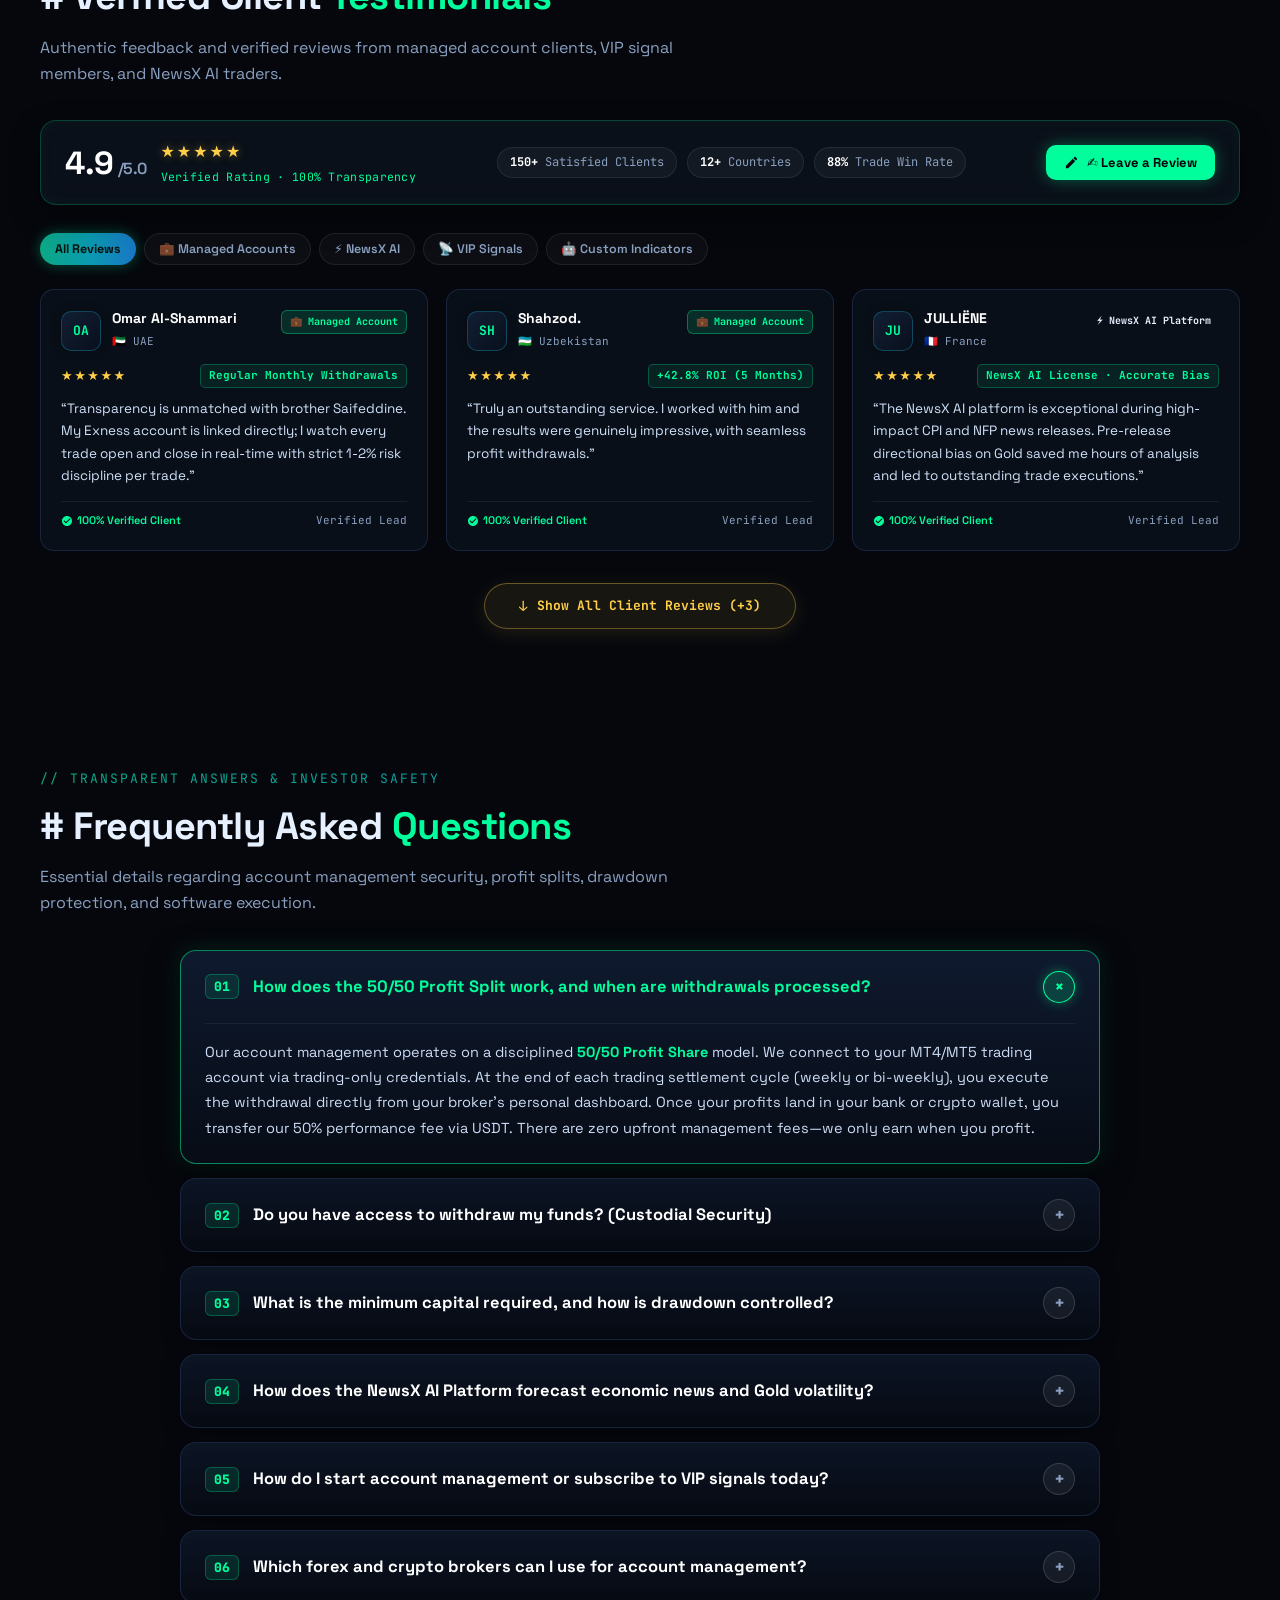
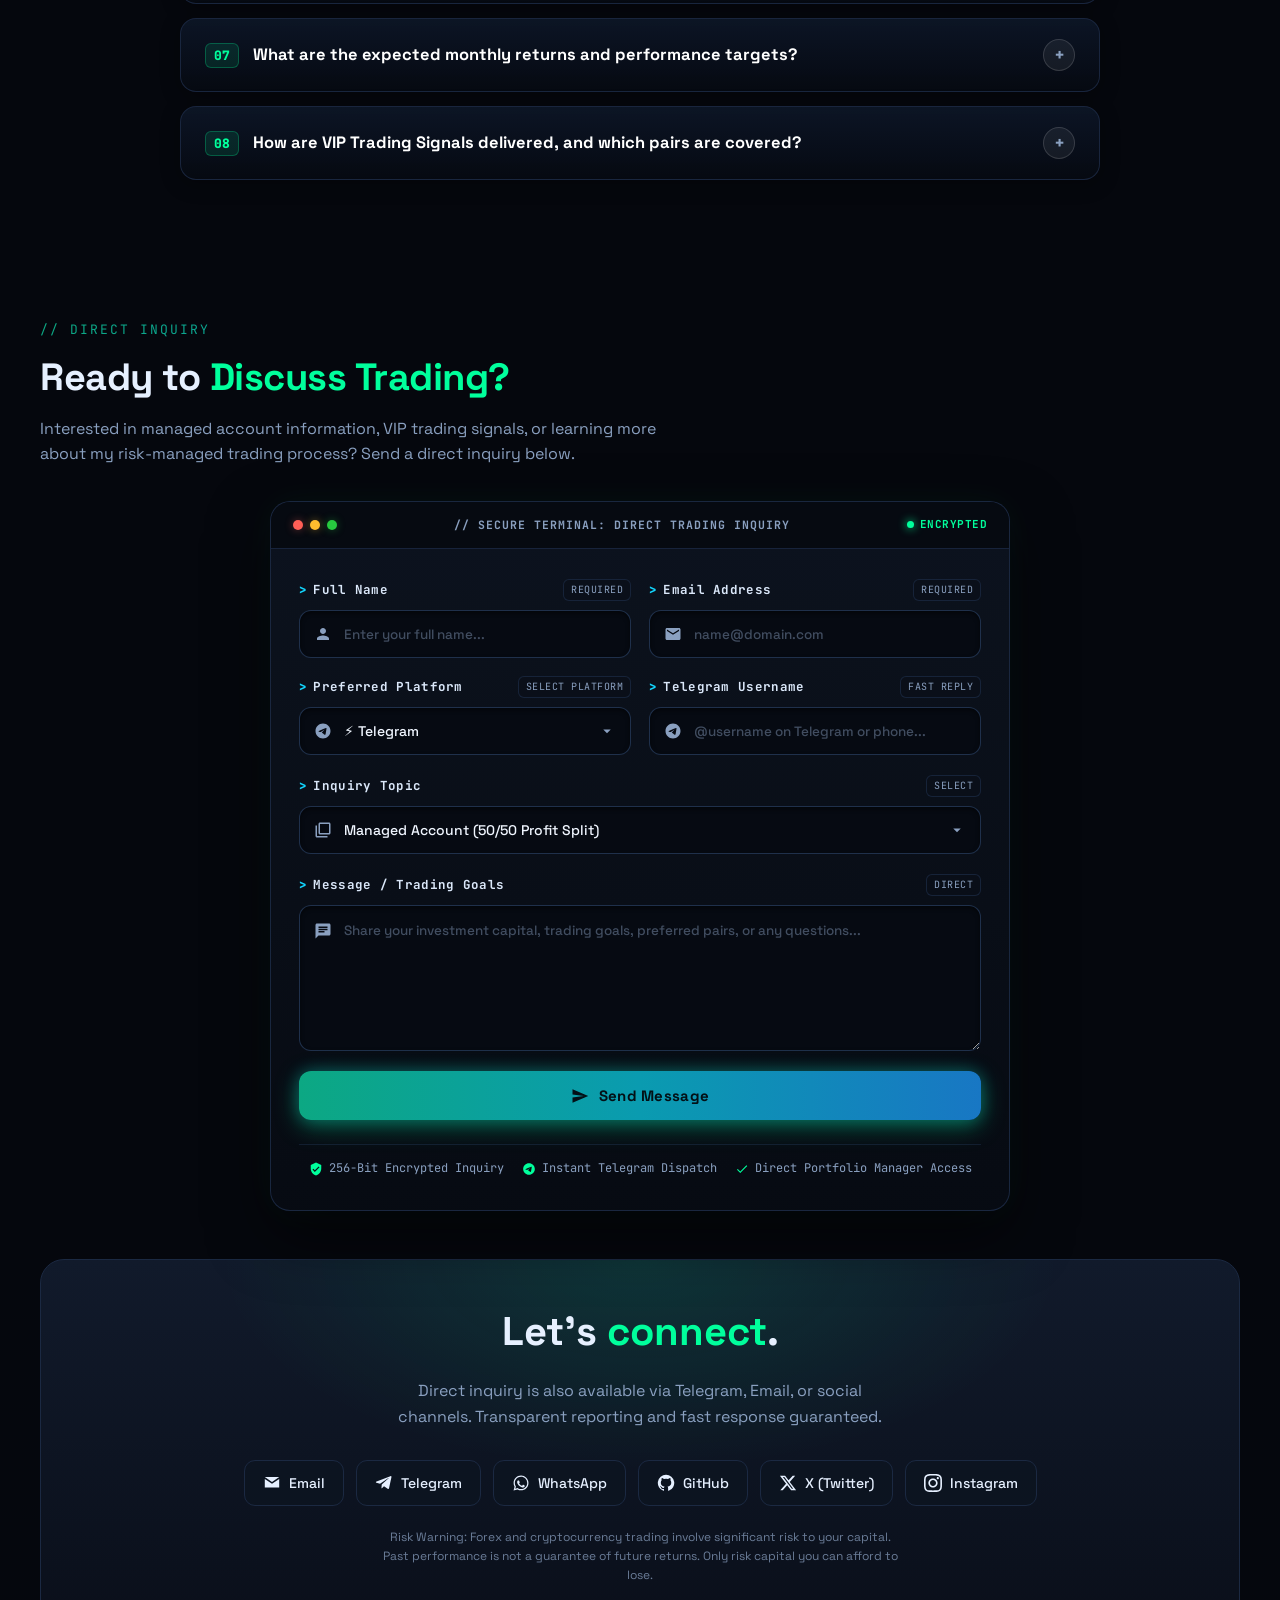
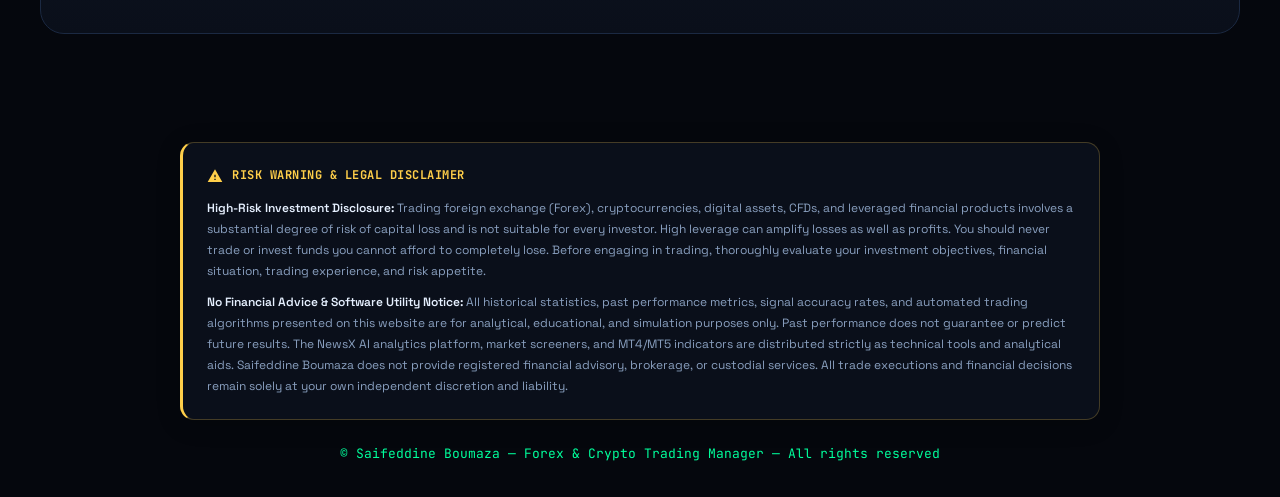
==== commit 9b877698: "feat: support unlimited photo uploads for live trades and payout proofs with dynamic grid preview an" ====
--- a/index.html
+++ b/index.html
@@ -1029,6 +1029,34 @@
 .cvx-gallery-item .cvx-zoom-hint{position:absolute;bottom:8px;right:8px;background:rgba(5,10,20,.88);backdrop-filter:blur(6px);color:#fff;font-size:10.5px;font-family:'JetBrains Mono',monospace;padding:3px 8px;border-radius:6px;border:1px solid rgba(0,255,156,.4);opacity:0;transform:translateY(4px);transition:all .2s ease;pointer-events:none}
 html[dir="rtl"] .cvx-gallery-item .cvx-zoom-hint{right:auto;left:8px}
 .cvx-gallery-item:hover .cvx-zoom-hint{opacity:1;transform:translateY(0)}
+
+/* Multi-photo +N More overlay on 4th tile */
+.cvx-gallery-item.has-more-overlay{position:relative;cursor:pointer}
+.cvx-more-photos-overlay{position:absolute;inset:0;background:rgba(5,9,20,.82);backdrop-filter:blur(6px);-webkit-backdrop-filter:blur(6px);display:flex;flex-direction:column;align-items:center;justify-content:center;gap:4px;z-index:2;transition:background .25s ease;cursor:pointer}
+.cvx-gallery-item:hover .cvx-more-photos-overlay{background:rgba(5,9,20,.68)}
+.cvx-more-photos-overlay .cvx-more-count{font-size:28px;font-weight:900;font-family:'Space Grotesk',sans-serif;color:var(--neon);text-shadow:0 0 16px rgba(0,255,156,.8);letter-spacing:-.5px;line-height:1}
+.cvx-more-photos-overlay .cvx-more-text{font-size:10.5px;font-weight:700;letter-spacing:.5px;text-transform:uppercase;color:#fff;font-family:'JetBrains Mono',monospace;background:rgba(0,255,156,.15);border:1px solid rgba(0,255,156,.35);padding:2px 7px;border-radius:10px}
+
+/* Show All Photos button under trade gallery */
+.cvx-gallery-more-bar{margin:-6px 0 12px;text-align:center}
+.cvx-show-more-photos-btn{display:inline-flex;align-items:center;justify-content:center;gap:7px;background:rgba(18,214,255,.08);border:1px solid rgba(18,214,255,.3);color:var(--neon2,#12d6ff);padding:6px 14px;border-radius:20px;font-size:11.5px;font-family:'JetBrains Mono',monospace;font-weight:600;cursor:pointer;transition:all .22s ease}
+.cvx-show-more-photos-btn:hover{background:rgba(18,214,255,.18);border-color:var(--neon2,#12d6ff);color:#fff;transform:translateY(-1px);box-shadow:0 4px 14px rgba(18,214,255,.25)}
+.cvx-show-more-photos-btn .hint-arrow{font-size:12px;transition:transform .2s ease}
+.cvx-show-more-photos-btn:hover .hint-arrow{transform:translate(2px,-2px)}
+
+/* Payout card proof thumbnail preview bar */
+.payout-card-thumbs{display:grid;grid-template-columns:repeat(4,1fr);gap:6px;margin:12px 0 6px;width:100%}
+.payout-thumb-item{position:relative;height:52px;border-radius:6px;overflow:hidden;border:1px solid rgba(255,255,255,.1);background:#000;cursor:pointer;transition:all .2s ease}
+.payout-thumb-item img{width:100%;height:100%;object-fit:cover;display:block;transition:transform .25s ease}
+.payout-thumb-item:hover{border-color:var(--neon);box-shadow:0 0 10px rgba(0,255,156,.4)}
+.payout-thumb-item:hover img{transform:scale(1.08)}
+.payout-thumb-item.has-more .payout-thumb-more{position:absolute;inset:0;background:rgba(5,9,20,.78);backdrop-filter:blur(3px);display:flex;align-items:center;justify-content:center;font-weight:800;font-size:13px;color:var(--neon);font-family:'Space Grotesk',sans-serif}
+
+/* Light mode overrides */
+body.theme-light .cvx-more-photos-overlay{background:rgba(241,245,249,.85)}
+body.theme-light .cvx-more-photos-overlay .cvx-more-text{color:#0f172a;background:rgba(0,153,92,.1);border-color:rgba(0,153,92,.3)}
+body.theme-light .cvx-show-more-photos-btn{background:#e2e8f0;border-color:#cbd5e1;color:#0b1424}
+body.theme-light .payout-thumb-item{border-color:#cbd5e1;background:#e2e8f0}
 
 .cvx-slide-foot{padding:10px 18px;border-top:1px solid rgba(255,255,255,.05);display:flex;align-items:center;justify-content:space-between;background:rgba(0,0,0,.15);font-size:12px}
 .cvx-slide-split{color:var(--muted);font-family:'JetBrains Mono',monospace}
@@ -8940,15 +8968,38 @@
               '</div>' +
             '</div>';
           } else if (imgs.length > 0) {
-            var gridClass = 'grid-' + Math.min(Math.max(imgs.length, 1), 4);
+            var isAr = (document.documentElement.getAttribute('lang') === 'ar');
+            var maxVisible = 4;
+            var visibleImgs = imgs.slice(0, maxVisible);
+            var hasMore = imgs.length > maxVisible;
+            var moreCount = imgs.length - 3;
+
+            var gridClass = 'grid-' + Math.min(Math.max(visibleImgs.length, 1), 4);
             galleryHtml = '<div class="cvx-gallery-grid ' + gridClass + '">';
-            imgs.forEach(function(imgSrc, imgIdx) {
-              galleryHtml += '<div class="cvx-gallery-item" onclick="if(window.cvxOpenLightbox) window.cvxOpenLightbox(' + idx + ', ' + imgIdx + ');">' +
+            visibleImgs.forEach(function(imgSrc, imgIdx) {
+              var isLastWithMore = hasMore && (imgIdx === 3);
+              galleryHtml += '<div class="cvx-gallery-item' + (isLastWithMore ? ' has-more-overlay' : '') + '" onclick="if(window.cvxOpenLightbox) window.cvxOpenLightbox(' + idx + ', ' + imgIdx + ');">' +
                 '<img src="' + imgSrc + '" alt="Trade Proof ' + (imgIdx + 1) + '" loading="lazy" referrerpolicy="no-referrer" onerror="this.onerror=null;this.src=\'trade-proof-16k-2.jpg\'">' +
-                '<span class="cvx-zoom-hint">🔍 Zoom</span>' +
+                (isLastWithMore ?
+                  ('<div class="cvx-more-photos-overlay">' +
+                    '<span class="cvx-more-count">+' + moreCount + '</span>' +
+                    '<span class="cvx-more-text">' + (isAr ? 'صور إضافية' : 'More Photos') + '</span>' +
+                  '</div>') :
+                  '<span class="cvx-zoom-hint">🔍 Zoom</span>'
+                ) +
               '</div>';
             });
             galleryHtml += '</div>';
+
+            if (hasMore) {
+              galleryHtml += '<div class="cvx-gallery-more-bar">' +
+                '<button type="button" class="cvx-show-more-photos-btn" onclick="if(window.cvxOpenLightbox) window.cvxOpenLightbox(' + idx + ', 0);">' +
+                  '<span class="icon">🖼️</span> ' +
+                  '<span>' + (isAr ? ('عرض جميع لقطات الشاشة (' + imgs.length + ' صور)') : ('View All ' + imgs.length + ' Trade Screenshots')) + '</span>' +
+                  '<span class="hint-arrow">↗</span>' +
+                '</button>' +
+              '</div>';
+            }
           }
 
           var tagsHtml = '';
@@ -9685,6 +9736,43 @@
     window.renderPayouts(currentPayoutFilter);
   };
 
+  window._curPayoutProofGallery = [];
+
+  window.openPayoutProofInLightbox = function(pIdx) {
+    if (!window._curPayoutProofGallery || !window._curPayoutProofGallery.length) return;
+    var galleries = window.cvxGalleries || [];
+    var tempIdx = galleries.length;
+    galleries[tempIdx] = window._curPayoutProofGallery;
+    window.cvxGalleries = galleries;
+    if (window.cvxOpenLightbox) {
+      window.cvxOpenLightbox(tempIdx, pIdx || 0);
+    }
+  };
+
+  window.toggleModalExtraProofs = function(totalCount) {
+    var btn = document.getElementById('btnToggleAllPayoutProofs');
+    var isAr = (document.documentElement.getAttribute('lang') === 'ar');
+    var hiddenPanes = document.querySelectorAll('.payout-multi-grid .payout-proof-pane');
+    var isCurrentlyExpanded = btn && btn.classList.contains('expanded');
+
+    if (!isCurrentlyExpanded) {
+      hiddenPanes.forEach(function(pane){ pane.style.display = 'flex'; });
+      if (btn) {
+        btn.classList.add('expanded');
+        btn.innerHTML = '<span class="more-icon">↑</span> <span class="more-txt">' + (isAr ? 'عرض أقل' : 'Show Less') + '</span>';
+      }
+    } else {
+      hiddenPanes.forEach(function(pane, pIndex){
+        if (pIndex >= 4) pane.style.display = 'none';
+      });
+      if (btn) {
+        btn.classList.remove('expanded');
+        var remaining = totalCount - 4;
+        btn.innerHTML = '<span class="more-icon">↓</span> <span class="more-txt">' + (isAr ? ('عرض باقي الإثباتات المعتمدة (+' + remaining + ')') : ('Show Remaining Verified Proofs (+' + remaining + ')')) + '</span>';
+      }
+    }
+  };
+
   window.openPayoutProof = function(idx) {
     var item = cvxPayoutsData[idx];
     if (!item) return;
@@ -9694,62 +9782,118 @@
     var content = document.getElementById('payoutModalContent');
     if (!modal || !content) return;
 
-    var isDouble = (item.type === 'double');
     var speedText = isAr ? item.speedAr : item.speed;
+    var allProofImgs = window.getPayoutImages ? window.getPayoutImages(item) : [];
+    if (!allProofImgs.length) {
+      if (item.exnessImg) allProofImgs.push(item.exnessImg);
+      if (item.binanceImg) allProofImgs.push(item.binanceImg);
+    }
+
+    // Build temporary gallery for the full-screen lightbox
+    window._curPayoutProofGallery = allProofImgs.map(function(src, pIdx) {
+      var title = (pIdx === 0 ? (isAr ? 'إشعار سحب Exness الرسمي' : 'Exness Withdrawal Receipt') :
+                  (pIdx === 1 ? (isAr ? 'إيميل استلام Binance المعتمد' : 'Binance Credit Confirmation') :
+                  (isAr ? ('وثيقة إثبات معتمدة #' + (pIdx + 1)) : ('Official Audit Proof #' + (pIdx + 1)))));
+      return {
+        src: src,
+        cap: title + ' · Invoice #' + (item.invoice || '') + ' (' + item.amount + ')'
+      };
+    });
+
     var html = '';
 
-    if (isDouble) {
-      html = '<div class="payout-proof-comparison">' +
-        '<div class="payout-proof-pane">' +
+    if (allProofImgs.length <= 2) {
+      var isDouble = (item.type === 'double') || allProofImgs.length === 2;
+      if (isDouble && allProofImgs.length >= 2) {
+        html = '<div class="payout-proof-comparison">' +
+          '<div class="payout-proof-pane">' +
+            '<div class="payout-pane-header exness-head">' +
+              '<span>1. ' + (isAr ? 'إشعار سحب Exness الرسمي' : 'Exness Official Withdrawal Receipt') + '</span>' +
+              '<span class="mono">Invoice #' + item.invoice + '</span>' +
+            '</div>' +
+            '<div class="payout-proof-img-wrap" onclick="openPayoutProofInLightbox(0)" style="cursor:zoom-in" title="' + (isAr ? 'انقر لتكبير الصورة بدقة كاملة' : 'Click to inspect in full resolution') + '">' +
+              '<img src="' + allProofImgs[0] + '" alt="Exness Payout Proof" loading="lazy" />' +
+              '<span class="cvx-zoom-hint" style="opacity:1;bottom:8px;right:8px;position:absolute">🔍 Zoom</span>' +
+            '</div>' +
+          '</div>' +
+          '<div class="payout-proof-pane">' +
+            '<div class="payout-pane-header">' +
+              '<span>2. ' + (isAr ? 'إيميل استلام Binance الموثق' : 'Binance Official Credit Email') + '</span>' +
+              '<span class="mono">' + (isAr ? ('استلام في ' + speedText) : ('Received in ' + speedText)) + '</span>' +
+            '</div>' +
+            '<div class="payout-proof-img-wrap" onclick="openPayoutProofInLightbox(1)" style="cursor:zoom-in" title="' + (isAr ? 'انقر لتكبير الصورة بدقة كاملة' : 'Click to inspect in full resolution') + '">' +
+              '<img src="' + allProofImgs[1] + '" alt="Binance Email Receipt" loading="lazy" />' +
+              '<span class="cvx-zoom-hint" style="opacity:1;bottom:8px;right:8px;position:absolute">🔍 Zoom</span>' +
+            '</div>' +
+          '</div>' +
+        '</div>';
+      } else {
+        html = '<div class="payout-proof-pane" style="max-width:540px;margin:0 auto;width:100%">' +
           '<div class="payout-pane-header exness-head">' +
-            '<span>1. ' + (isAr ? 'إشعار سحب Exness الرسمي' : 'Exness Official Withdrawal Receipt') + '</span>' +
+            '<span>' + (isAr ? 'إشعار سحب Exness المعتمد من السيرفر' : 'Exness Official Server Withdrawal Confirmation') + '</span>' +
             '<span class="mono">Invoice #' + item.invoice + '</span>' +
           '</div>' +
-          '<div class="payout-proof-img-wrap">' +
-            '<img src="' + item.exnessImg + '" alt="Exness Payout Proof" loading="lazy" />' +
+          '<div class="payout-proof-img-wrap" onclick="openPayoutProofInLightbox(0)" style="cursor:zoom-in" title="' + (isAr ? 'انقر لتكبير الصورة' : 'Click to inspect') + '">' +
+            '<img src="' + allProofImgs[0] + '" alt="Exness Payout Proof" loading="lazy" />' +
+            '<span class="cvx-zoom-hint" style="opacity:1;bottom:8px;right:8px;position:absolute">🔍 Zoom</span>' +
           '</div>' +
-        '</div>' +
-        '<div class="payout-proof-pane">' +
-          '<div class="payout-pane-header">' +
-            '<span>2. ' + (isAr ? 'إيميل استلام Binance الموثق' : 'Binance Official Credit Email') + '</span>' +
-            '<span class="mono">' + (isAr ? ('استلام في ' + speedText) : ('Received in ' + speedText)) + '</span>' +
+        '</div>';
+      }
+    } else {
+      // 3 or more proof images: responsive multi-pane grid
+      var maxVisibleModal = 4;
+      var showExpandModal = allProofImgs.length > maxVisibleModal;
+
+      html = '<div class="payout-multi-proof-header" style="margin-bottom:14px;display:flex;align-items:center;justify-content:space-between;flex-wrap:wrap;gap:8px">' +
+        '<span style="font-weight:700;color:var(--neon);font-size:13px">📑 ' + (isAr ? ('إثباتات المعاملة المعتمدة (' + allProofImgs.length + ' وثائق موثقة)') : ('Audited Transaction Proofs (' + allProofImgs.length + ' Documents)')) + '</span>' +
+        '<button type="button" class="btn-cancel" onclick="openPayoutProofInLightbox(0)" style="padding:4px 12px;font-size:11.5px;color:var(--neon);border:1px solid rgba(0,240,255,0.4);border-radius:6px;cursor:pointer;background:rgba(0,240,255,0.06)">' +
+          '🔍 ' + (isAr ? 'عرض في المعرض الكامل' : 'Open Fullscreen Gallery') +
+        '</button>' +
+      '</div>';
+
+      html += '<div class="payout-proof-comparison payout-multi-grid">';
+      allProofImgs.forEach(function(pSrc, pIdx) {
+        var isHidden = showExpandModal && (pIdx >= maxVisibleModal);
+        var title = (pIdx === 0 ? (isAr ? '1. إشعار سحب Exness الرسمي' : '1. Exness Official Withdrawal Receipt') :
+                    (pIdx === 1 ? (isAr ? '2. إيميل استلام Binance الموثق' : '2. Binance Official Credit Email') :
+                    (isAr ? ((pIdx + 1) + '. إثبات المعاملة الإضافي #' + (pIdx + 1)) : ((pIdx + 1) + '. Official Verification Proof #' + (pIdx + 1)))));
+        var subInfo = (pIdx === 0 ? ('Invoice #' + item.invoice) : (pIdx === 1 ? (isAr ? ('استلام في ' + speedText) : ('Credit in ' + speedText)) : (isAr ? 'توثيق معتمد' : 'Audited Proof')));
+
+        html += '<div class="payout-proof-pane payout-proof-item-' + pIdx + '"' + (isHidden ? ' style="display:none;"' : '') + '>' +
+          '<div class="payout-pane-header' + (pIdx === 0 ? ' exness-head' : '') + '">' +
+            '<span>' + title + '</span>' +
+            '<span class="mono">' + subInfo + '</span>' +
           '</div>' +
-          '<div class="payout-proof-img-wrap">' +
-            '<img src="' + item.binanceImg + '" alt="Binance Email Receipt" loading="lazy" />' +
+          '<div class="payout-proof-img-wrap" onclick="openPayoutProofInLightbox(' + pIdx + ')" style="cursor:zoom-in" title="' + (isAr ? 'انقر لتكبير الصورة بدقة كاملة' : 'Click to inspect in full resolution') + '">' +
+            '<img src="' + pSrc + '" alt="Proof ' + (pIdx + 1) + '" loading="lazy" />' +
+            '<span class="cvx-zoom-hint" style="opacity:1;bottom:8px;right:8px;position:absolute">🔍 Zoom</span>' +
           '</div>' +
-        '</div>' +
+        '</div>';
+      });
+      html += '</div>';
+
+      if (showExpandModal) {
+        var remainingProofs = allProofImgs.length - maxVisibleModal;
+        html += '<div class="payout-modal-expand-wrap" style="text-align:center;margin-top:14px">' +
+          '<button type="button" id="btnToggleAllPayoutProofs" class="payouts-more-btn" onclick="toggleModalExtraProofs(' + allProofImgs.length + ')">' +
+            '<span class="more-icon">↓</span> ' +
+            '<span class="more-txt">' + (isAr ? ('عرض باقي الإثباتات المعتمدة (+' + remainingProofs + ')') : ('Show Remaining Verified Proofs (+' + remainingProofs + ')')) + '</span>' +
+          '</button>' +
+        '</div>';
+      }
+    }
+
+    // Match verification banner
+    html += '<div class="payout-match-banner" style="margin-top:16px">' +
+      '<span class="payout-match-icon">⚡</span>' +
+      '<div>' +
+        '<b>' + (isAr ? 'تطابق كامل 100% وموثق:' : '100% Verified Match:') + '</b> ' +
+        (isAr ?
+          ('تمت معالجة وإرسال مبلغ <b>' + item.amount + '</b> من حساب Exness (<b>' + item.account + '</b>) ووصل إلى BinancePay في ' + speedText + (item.binanceOrder ? (' (Order ID: <b>' + item.binanceOrder + '</b>)') : '') + '.') :
+          ('Exness successfully processed and sent <b>' + item.amount + '</b> from account <b>' + item.account + '</b>, credited to BinancePay in ' + speedText + (item.binanceOrder ? (' (Order ID: <b>' + item.binanceOrder + '</b>)') : '') + '.')
+        ) +
       '</div>' +
-      '<div class="payout-match-banner">' +
-        '<span class="payout-match-icon">⚡</span>' +
-        '<div>' +
-          '<b>' + (isAr ? 'تطابق كامل 100% وموثق:' : '100% Verified Match:') + '</b> ' +
-          (isAr ?
-            ('تمت معالجة وإرسال مبلغ <b>' + item.amount + '</b> من حساب Exness (<b>' + item.account + '</b>) ووصل إلى BinancePay في ' + speedText + ' (Order ID: <b>' + item.binanceOrder + '</b>).') :
-            ('Exness successfully processed and sent <b>' + item.amount + '</b> from account <b>' + item.account + '</b>, credited to BinancePay in ' + speedText + ' (Order ID: <b>' + item.binanceOrder + '</b>).')
-          ) +
-        '</div>' +
-      '</div>';
-    } else {
-      html = '<div class="payout-proof-pane" style="max-width:540px;margin:0 auto;width:100%">' +
-        '<div class="payout-pane-header exness-head">' +
-          '<span>' + (isAr ? 'إشعار سحب Exness المعتمد من السيرفر' : 'Exness Official Server Withdrawal Confirmation') + '</span>' +
-          '<span class="mono">Invoice #' + item.invoice + '</span>' +
-        '</div>' +
-        '<div class="payout-proof-img-wrap">' +
-          '<img src="' + item.exnessImg + '" alt="Exness Payout Proof" loading="lazy" />' +
-        '</div>' +
-      '</div>' +
-      '<div class="payout-match-banner" style="max-width:540px;margin:0 auto;width:100%">' +
-        '<span class="payout-match-icon">✓</span>' +
-        '<div>' +
-          '<b>' + (isAr ? 'سحب مؤكد من سيرفر Exness الحقيقي:' : 'Confirmed Real Exness Server Payout:') + '</b> ' +
-          (isAr ?
-            ('تم إرسال مبلغ <b>' + item.amount + '</b> بنجاح من حساب التداول <b>' + item.account + '</b> إلى BinancePay.') :
-            ('Successfully processed and sent <b>' + item.amount + '</b> from trading account <b>' + item.account + '</b> to BinancePay.')
-          ) +
-        '</div>' +
-      '</div>';
-    }
+    '</div>';
 
     content.innerHTML = html;
     modal.classList.add('active');
@@ -9778,6 +9922,7 @@
         var list = (res && res.data && res.data.length) ? res.data : [];
         if (!list.length) return;
         var dynamicPayouts = list.map(function(p) {
+          var allPImgs = window.getPayoutImages ? window.getPayoutImages(p) : [];
           return {
             id: p.id,
             type: p.type || 'double',
@@ -9790,8 +9935,9 @@
             binanceTime: p.binance_time || '',
             speed: p.speed || '~1-2 Min',
             speedAr: p.speed_ar || 'فوري',
-            exnessImg: p.exness_img || '',
-            binanceImg: p.binance_img || ''
+            exnessImg: allPImgs[0] || p.exness_img || '',
+            binanceImg: allPImgs[1] || p.binance_img || '',
+            images: allPImgs
           };
         });
         var seenInvoices = {};
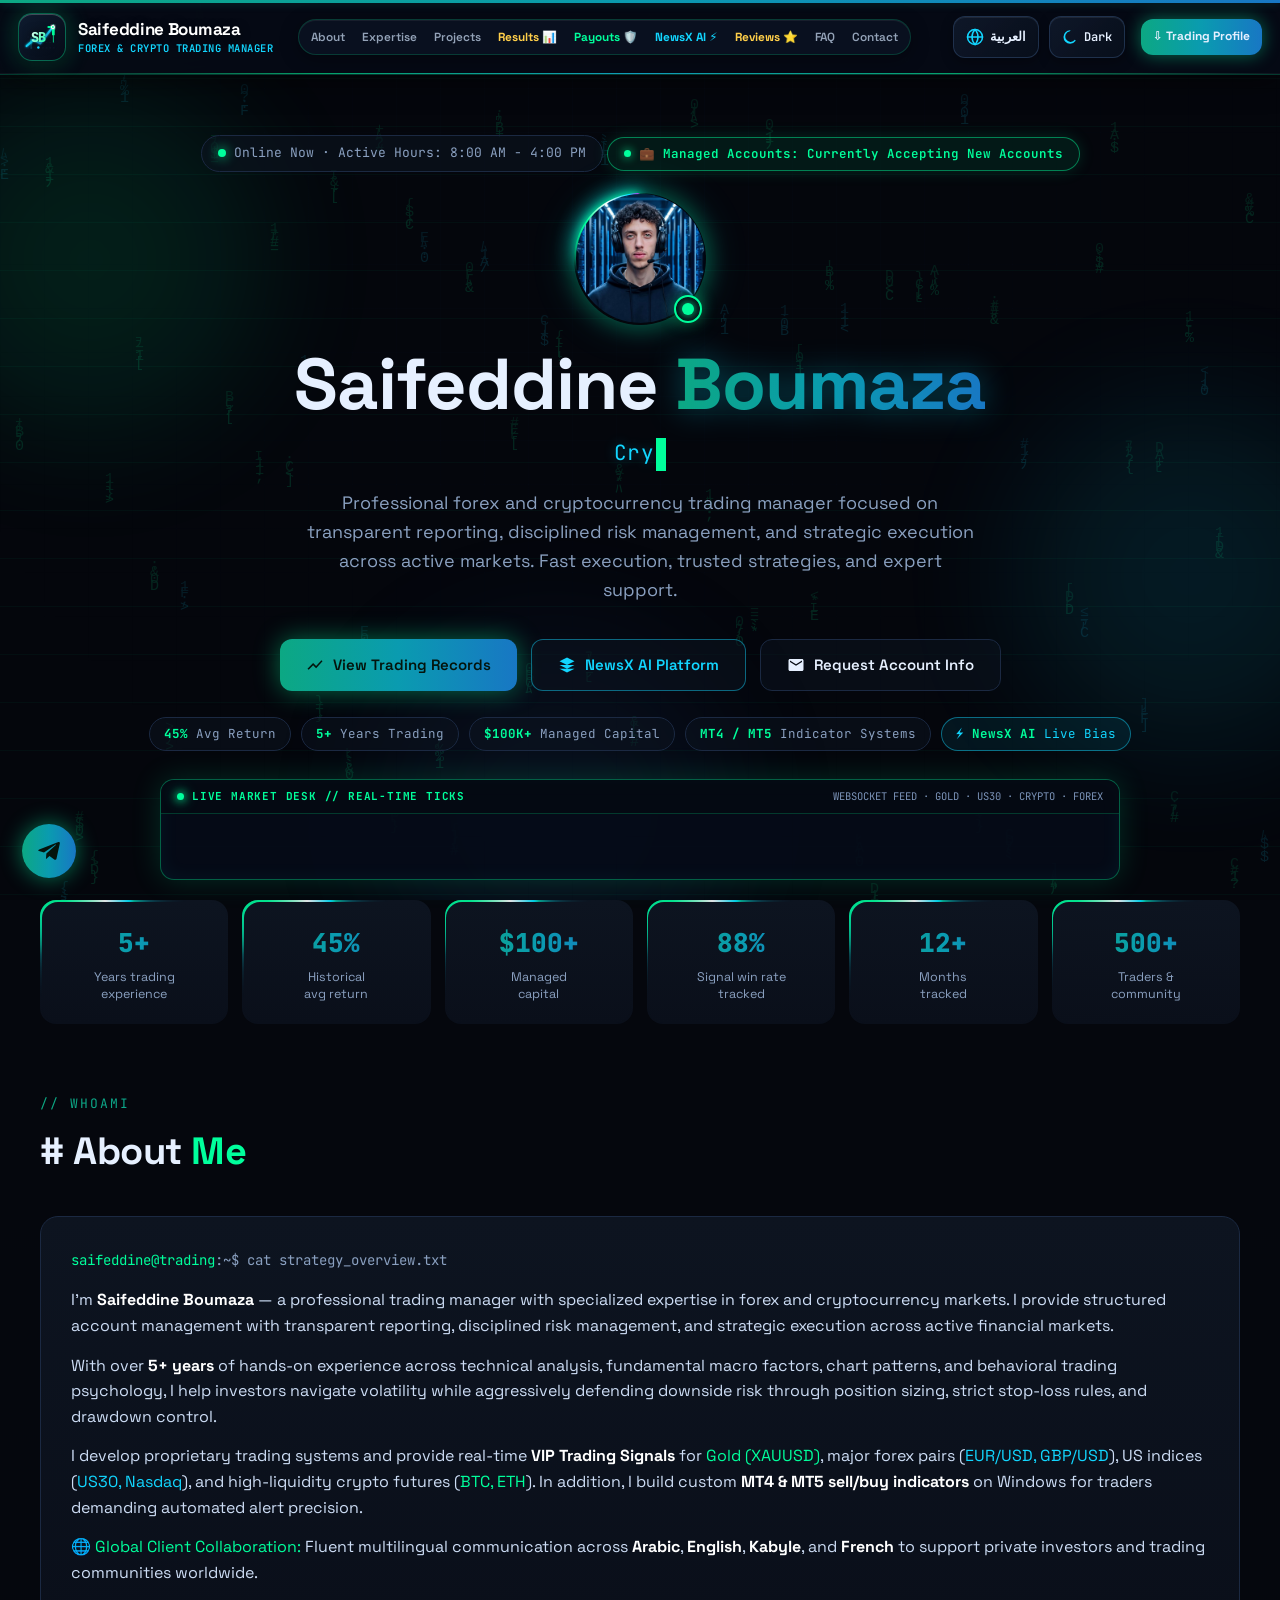
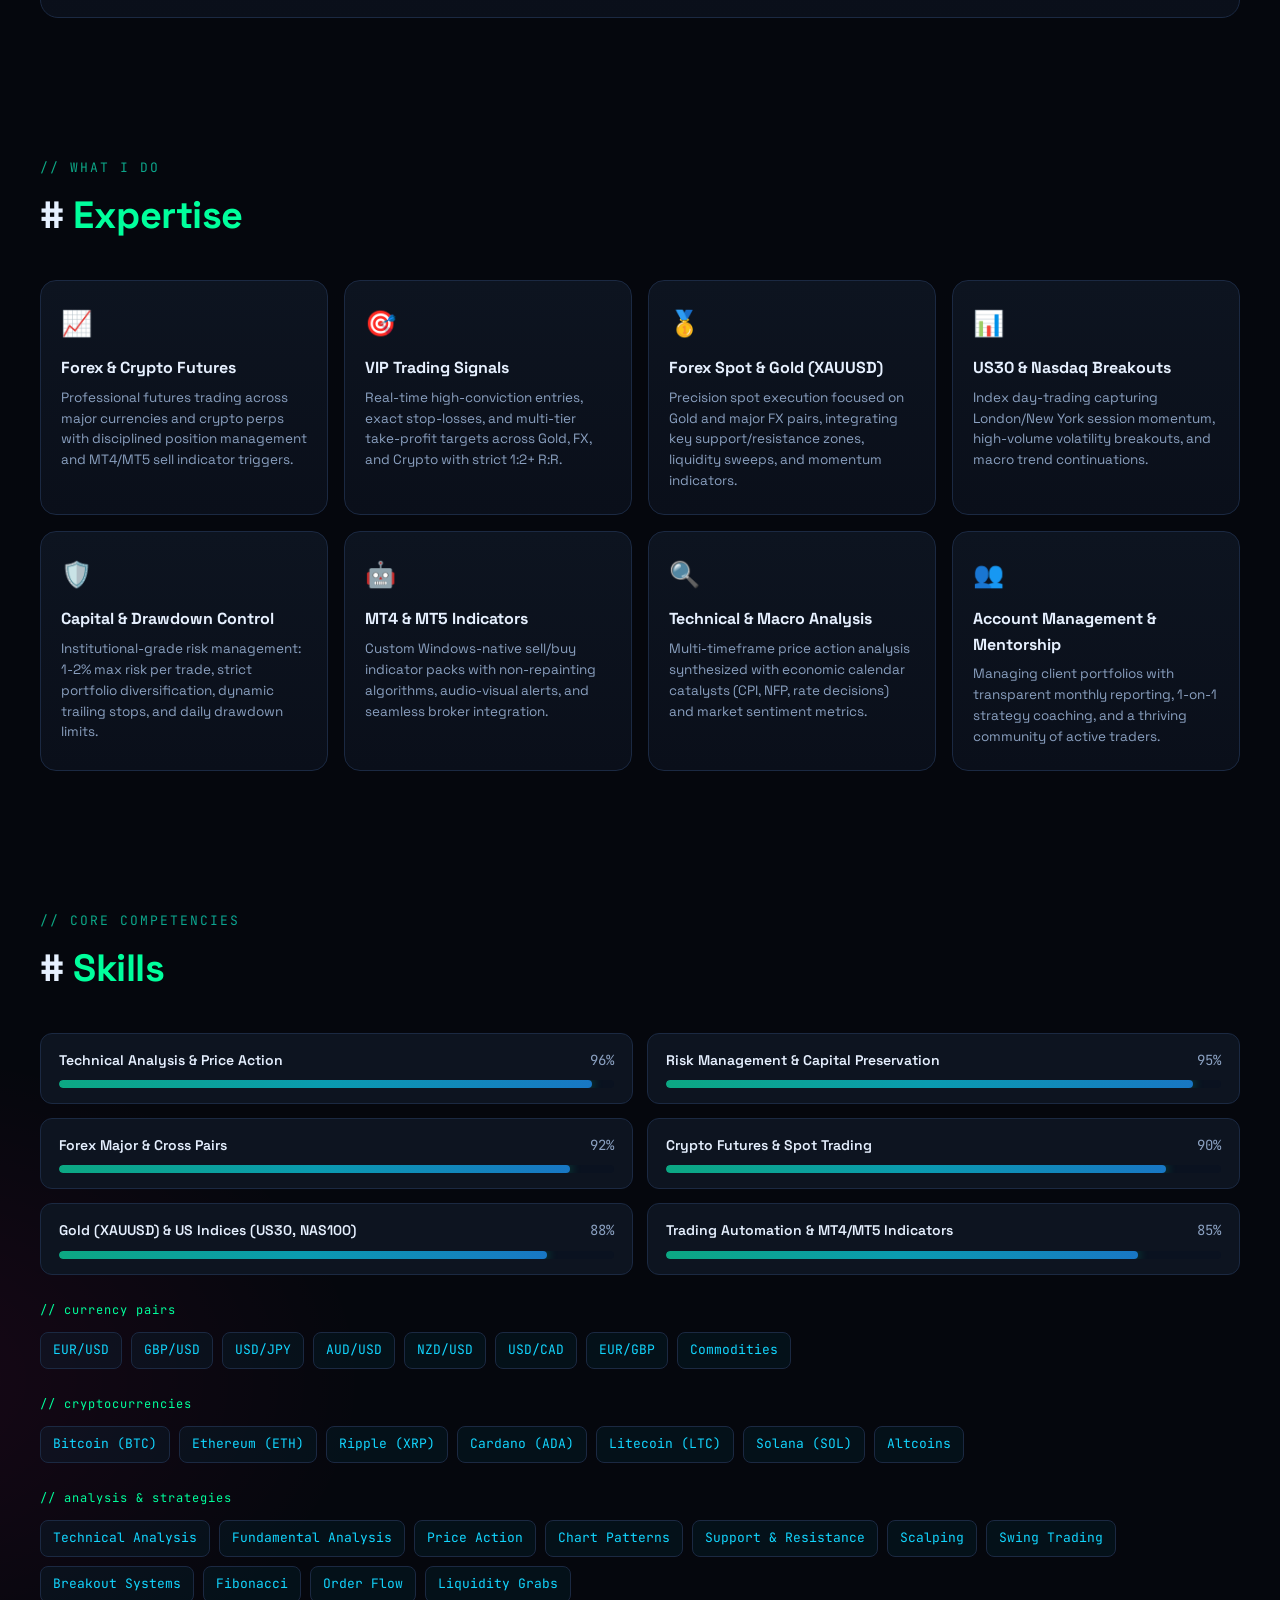
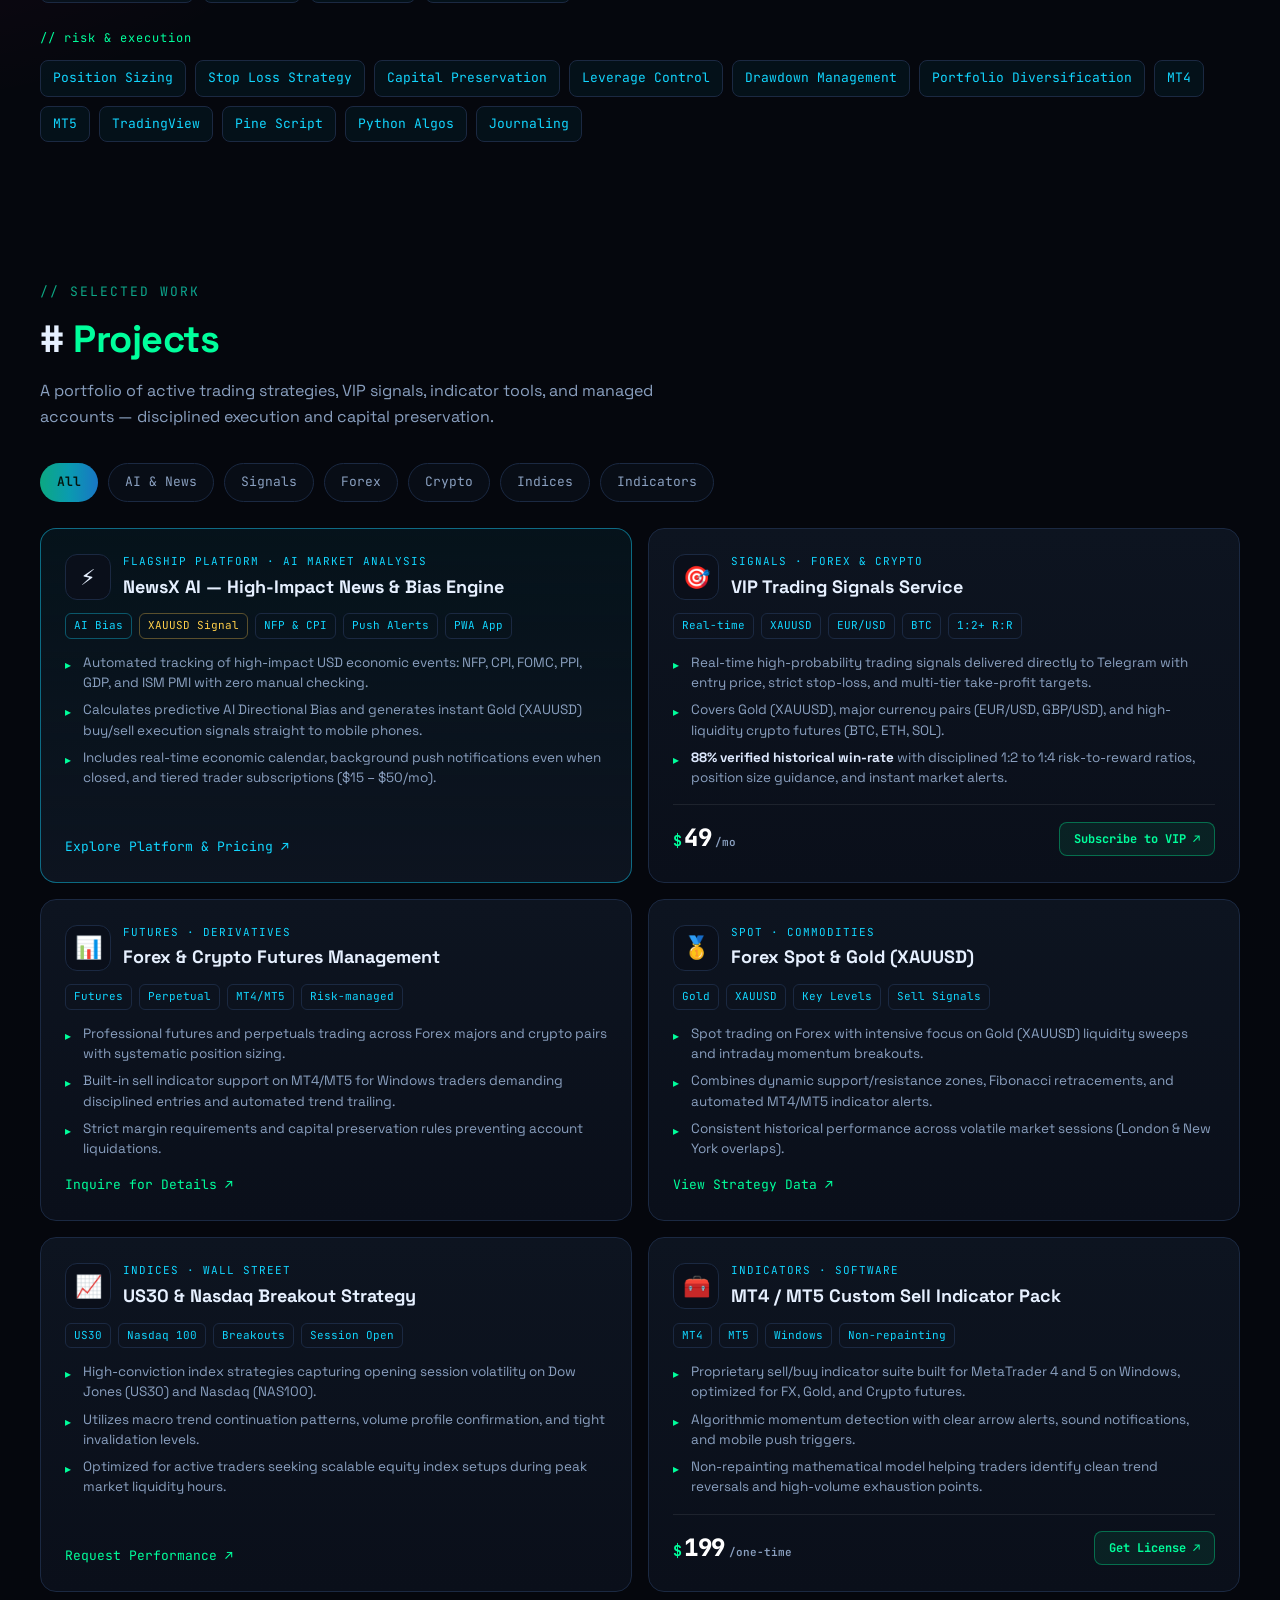
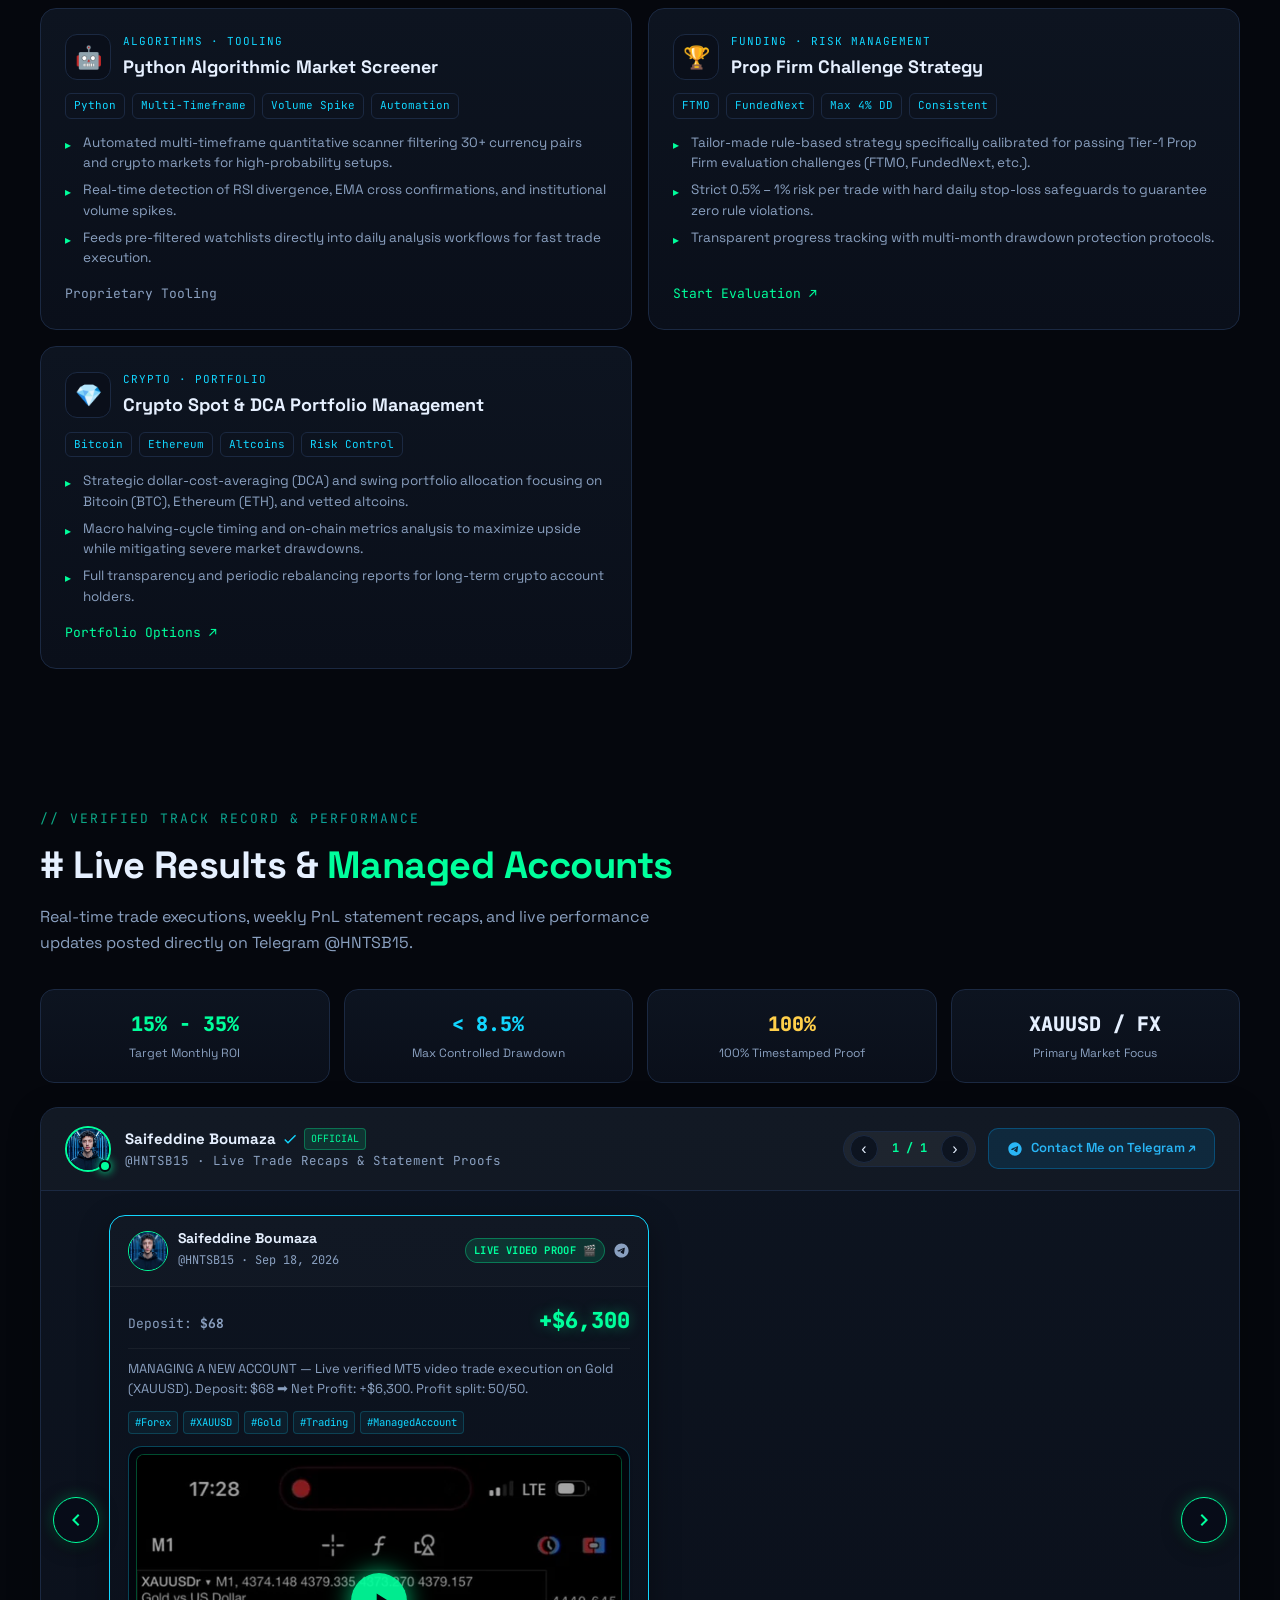
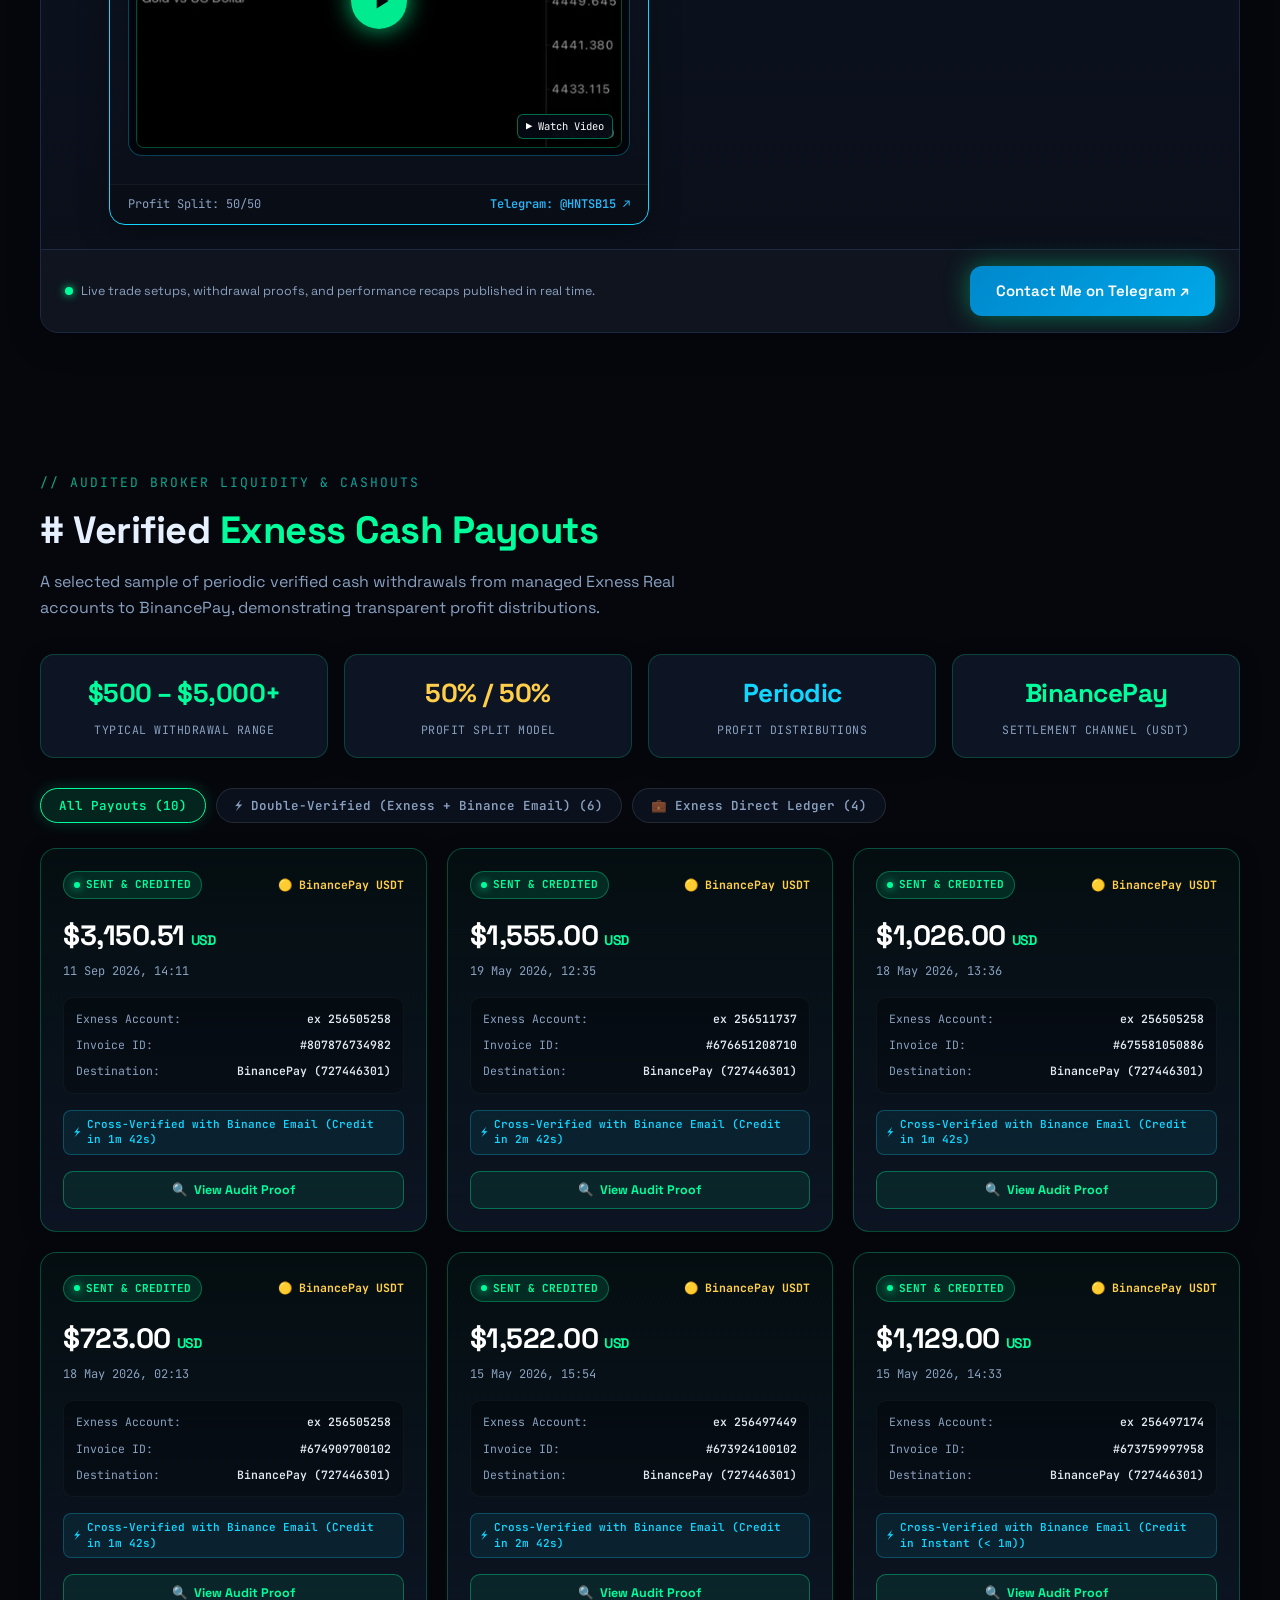
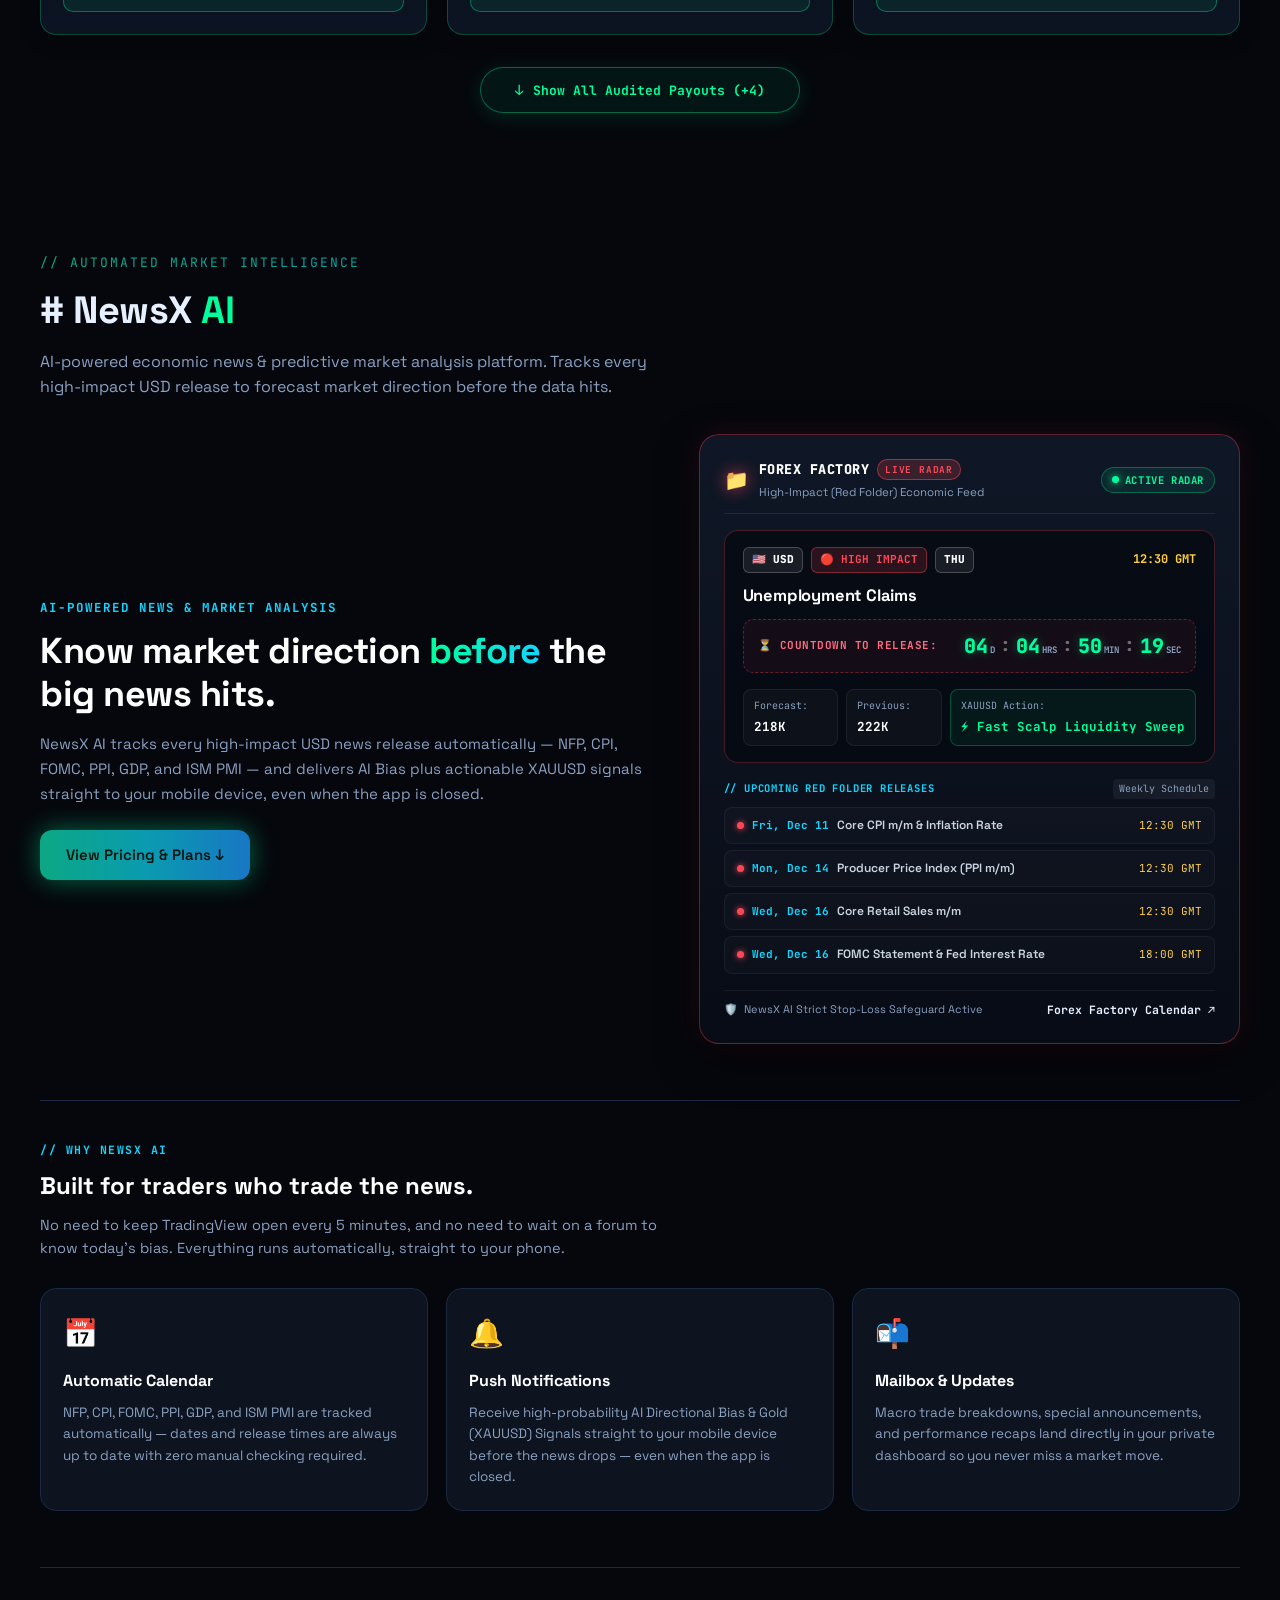
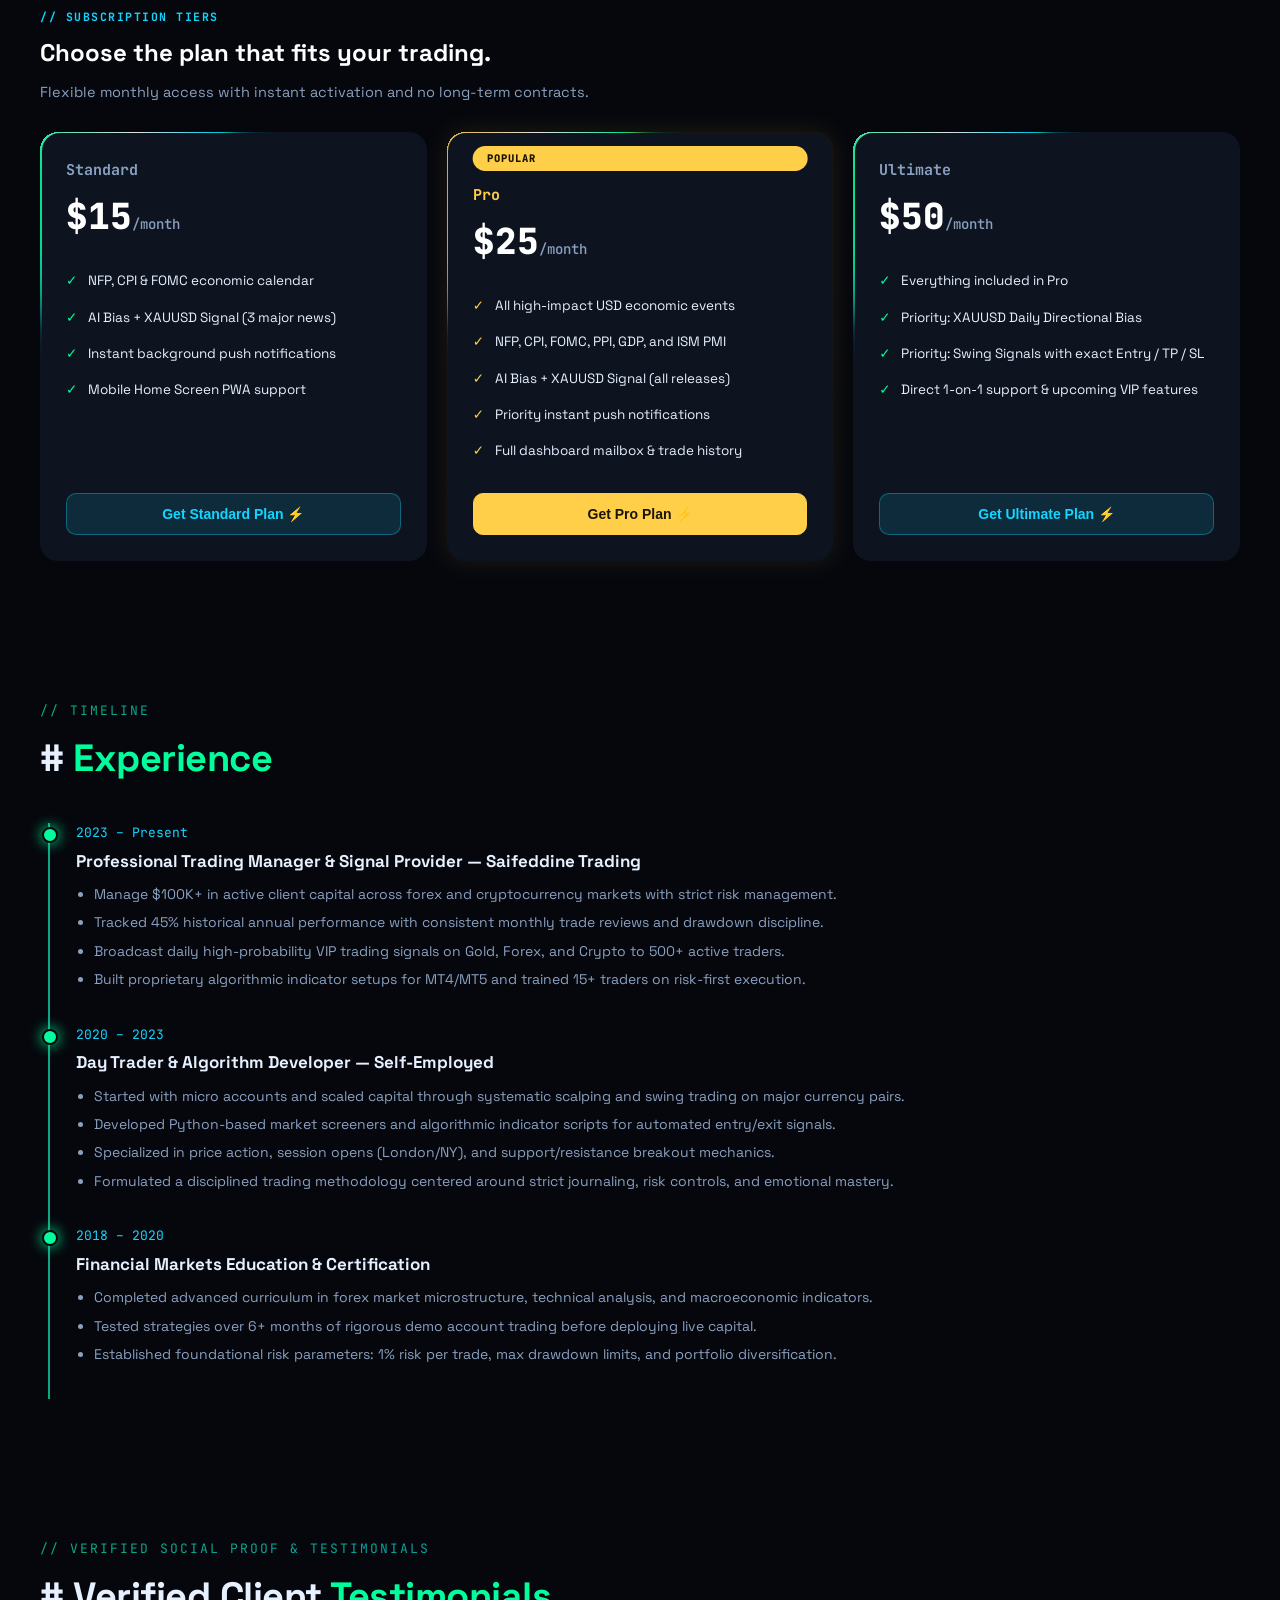
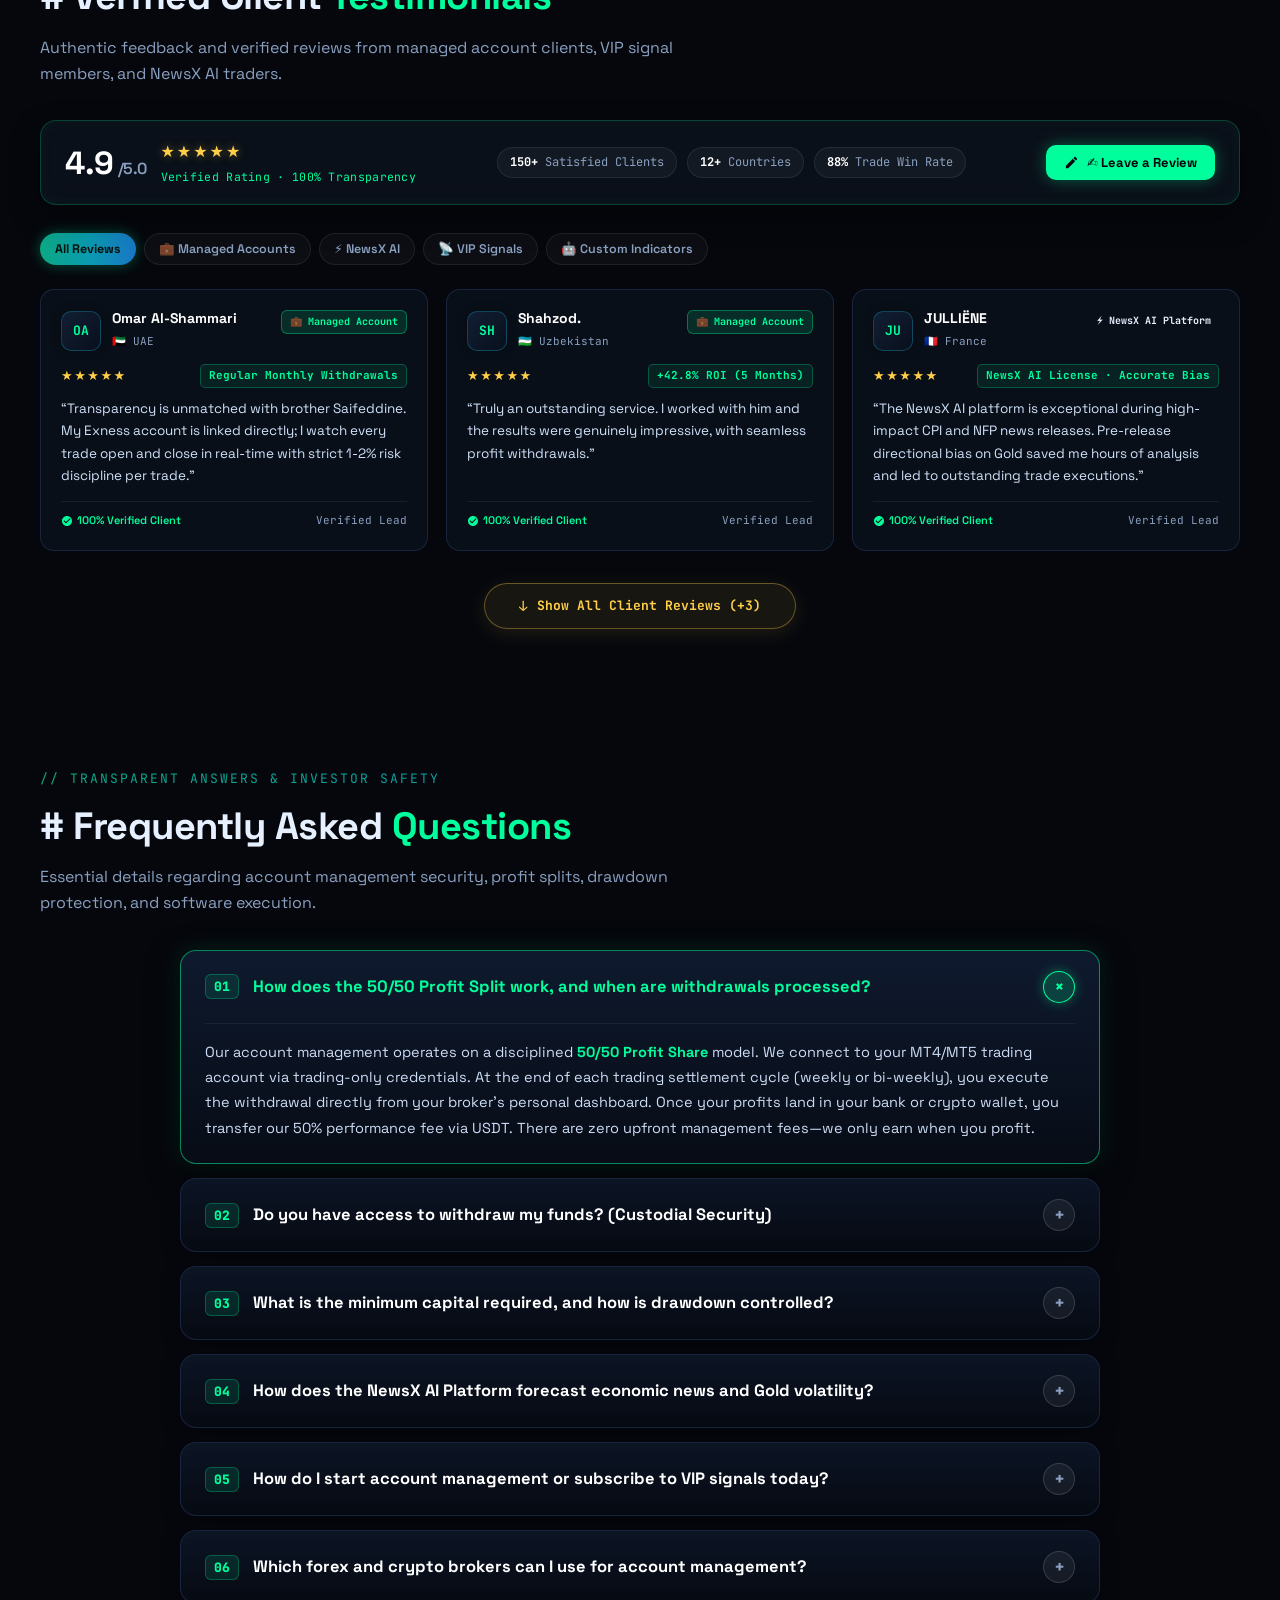
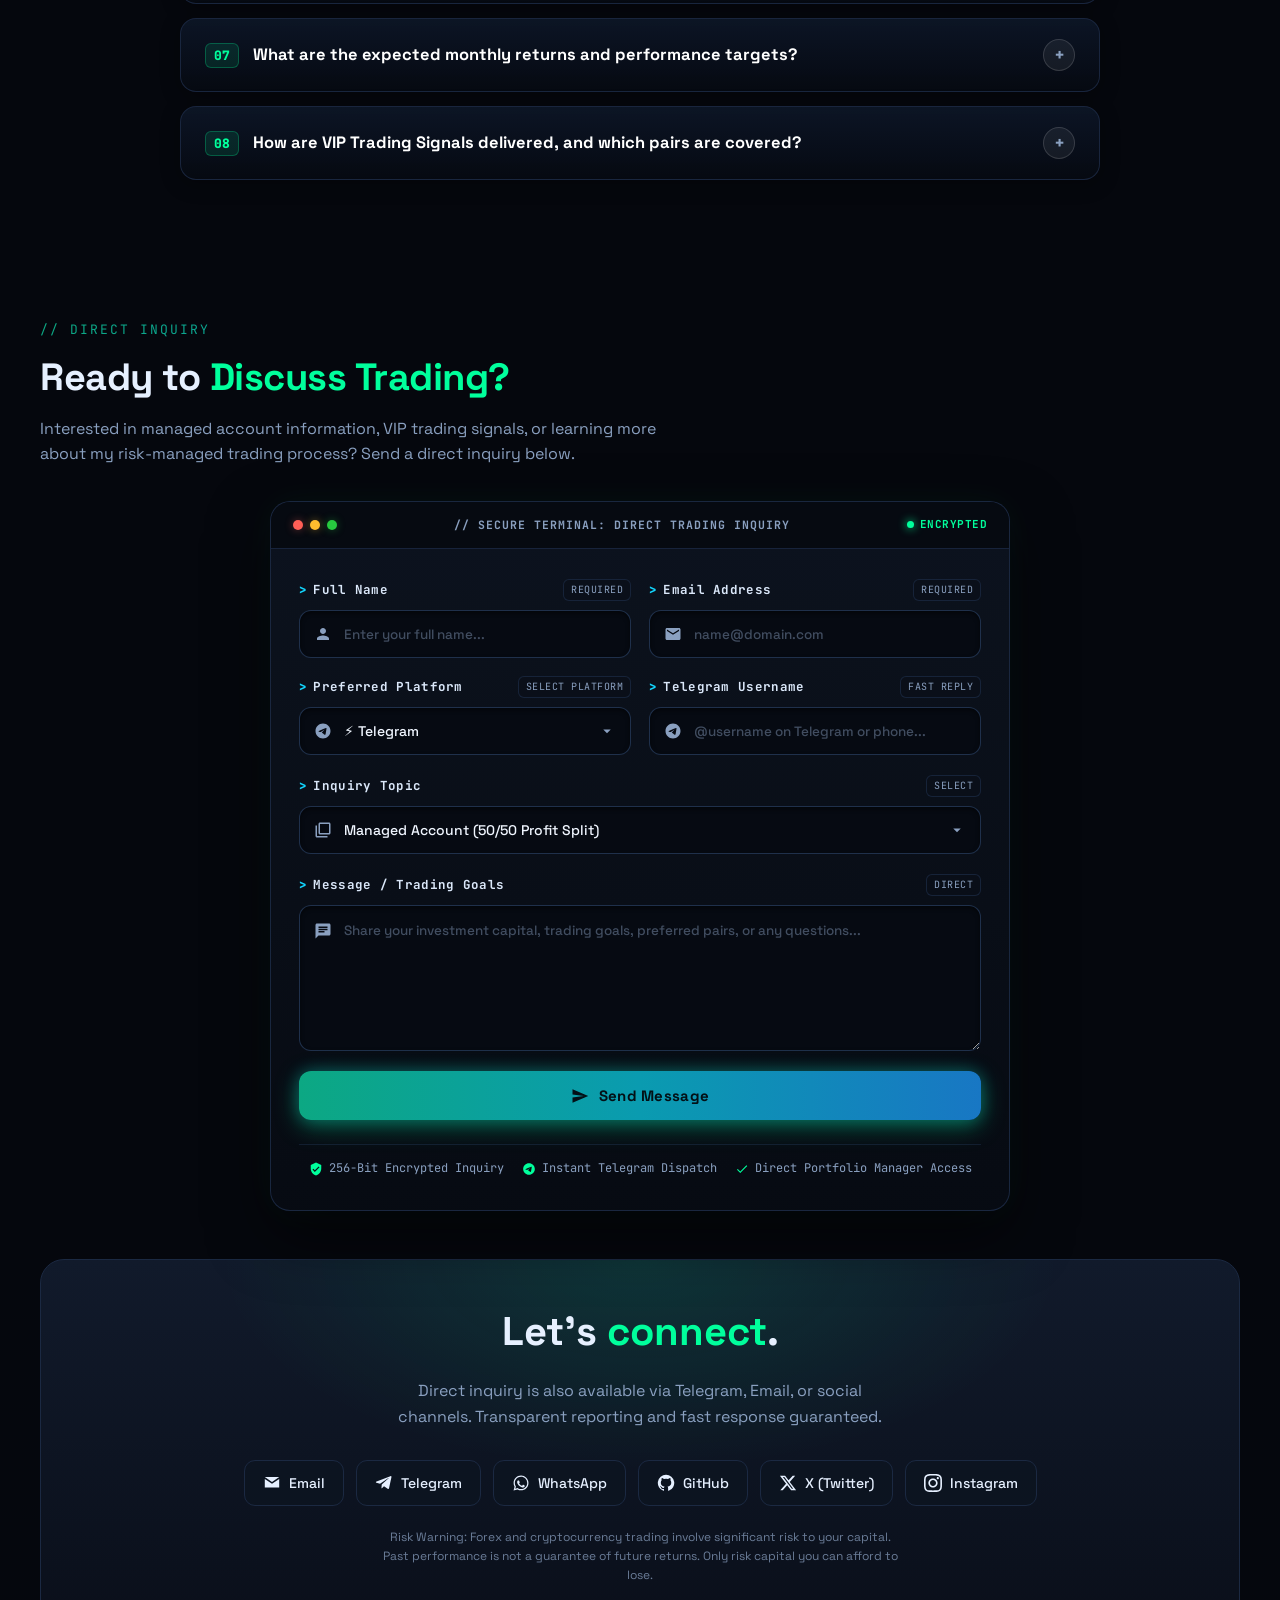
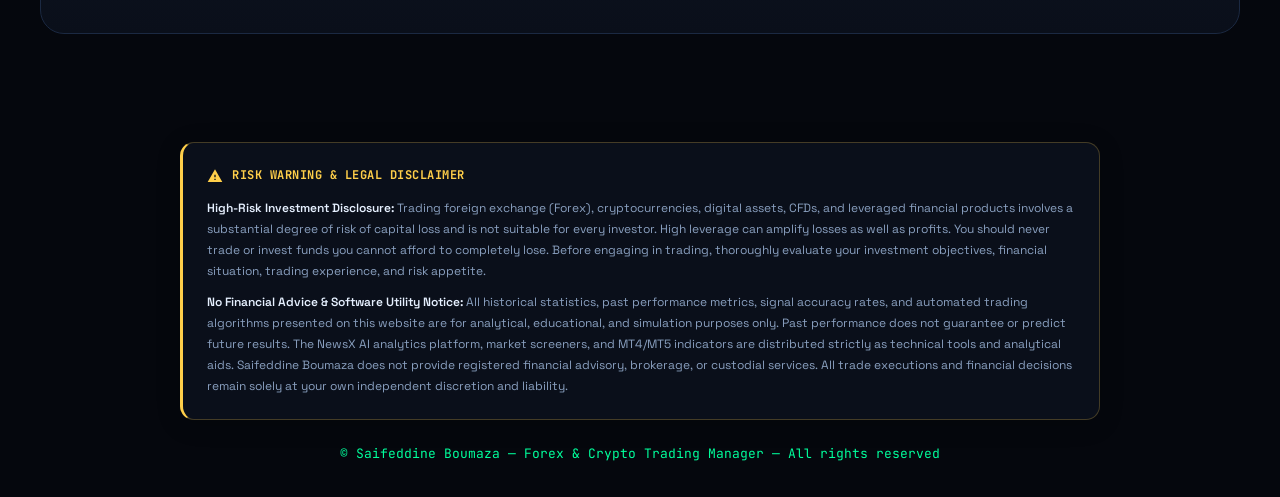
==== commit fb48dd6f: "fix(lightbox & sync): prevent cvxGalleries overwrite and optimize trading deals payload for instant " ====
--- a/index.html
+++ b/index.html
@@ -9369,22 +9369,19 @@
 
   // Load Live Settings with Instant Local Cache Hydration & Live Supabase Fetch
   function loadLiveSettings() {
-    // 1. Instant 0ms hydration from cache on page open/refresh (with corruption guard)
+    var CACHE_KEY = 'hntsb_live_settings_cache_v6';
+
+    // 1. Instant 0ms hydration from cache on page open/refresh
     try {
-      var cached = localStorage.getItem('hntsb_live_settings_cache_v5') || localStorage.getItem('hntsb_live_settings_cache');
+      // Proactively clear legacy bloated cache keys to prevent QuotaExceededError on iOS Safari
+      localStorage.removeItem('hntsb_live_settings_cache');
+      localStorage.removeItem('hntsb_live_settings_cache_v5');
+
+      var cached = localStorage.getItem(CACHE_KEY);
       if (cached) {
         var parsed = JSON.parse(cached);
         if (Array.isArray(parsed) && parsed.length > 0) {
-          var isCorrupted = false;
-          var dealsS = parsed.find(function(s){ return (s.setting_name || s.key) === 'trading_deals_json'; });
-          if (dealsS && dealsS.current_value && (dealsS.current_value.indexOf('"deposit":"Deposit: "') > -1 || dealsS.current_value.indexOf('"profit":"+,') > -1)) {
-            isCorrupted = true;
-            localStorage.removeItem('hntsb_live_settings_cache');
-            localStorage.removeItem('hntsb_live_settings_cache_v5');
-          }
-          if (!isCorrupted) {
-            applyLiveSettingsList(parsed);
-          }
+          applyLiveSettingsList(parsed);
         }
       }
     } catch(e){}
@@ -9395,8 +9392,7 @@
       var list = (res && res.data && res.data.length) ? res.data : [];
       if (!list.length) return;
       try {
-        localStorage.setItem('hntsb_live_settings_cache_v5', JSON.stringify(list));
-        localStorage.setItem('hntsb_live_settings_cache', JSON.stringify(list));
+        localStorage.setItem(CACHE_KEY, JSON.stringify(list));
       } catch(e){}
       applyLiveSettingsList(list);
     }).catch(function(){});
@@ -13662,12 +13658,15 @@
   })();
 
   // Results Feed Carousel Controller
-  var cvxGalleries = [
-    // Default Static Galleries (Fallback)
-    [
-      { src: 'video-proof-1.mp4', cap: 'Live Video Proof: Managing New Account ($68 ➡️ +$6,300 Profit on Gold)' }
-    ]
-  ];
+  if (!window.cvxGalleries || !window.cvxGalleries.length) {
+    window.cvxGalleries = [
+      // Default Static Galleries (Fallback)
+      [
+        { src: 'video-proof-1.mp4', cap: 'Live Video Proof: Managing New Account ($68 ➡️ +$6,300 Profit on Gold)' }
+      ]
+    ];
+  }
+  var cvxGalleries = window.cvxGalleries;
 
   window.cvxInitCarousel = function(){
     var stream = document.getElementById('cvxXStream');
@@ -13788,7 +13787,7 @@
     var nextBtn = document.getElementById('cvxLbNext');
     if(!lb) return;
 
-    var galleries = window.cvxGalleries || cvxGalleries;
+    var galleries = (window.cvxGalleries && window.cvxGalleries.length) ? window.cvxGalleries : cvxGalleries;
     var post = galleries ? galleries[curPost] : null;
     if(!post || !post.length) return;
     if(curImg < 0) curImg = 0;
@@ -13890,7 +13889,7 @@
   };
 
   window.cvxLbStep = function(dir) {
-    var galleries = window.cvxGalleries || cvxGalleries;
+    var galleries = (window.cvxGalleries && window.cvxGalleries.length) ? window.cvxGalleries : cvxGalleries;
     var post = galleries ? galleries[curPost] : null;
     if(!post || post.length <= 1) return;
     var newIdx = curImg + dir;
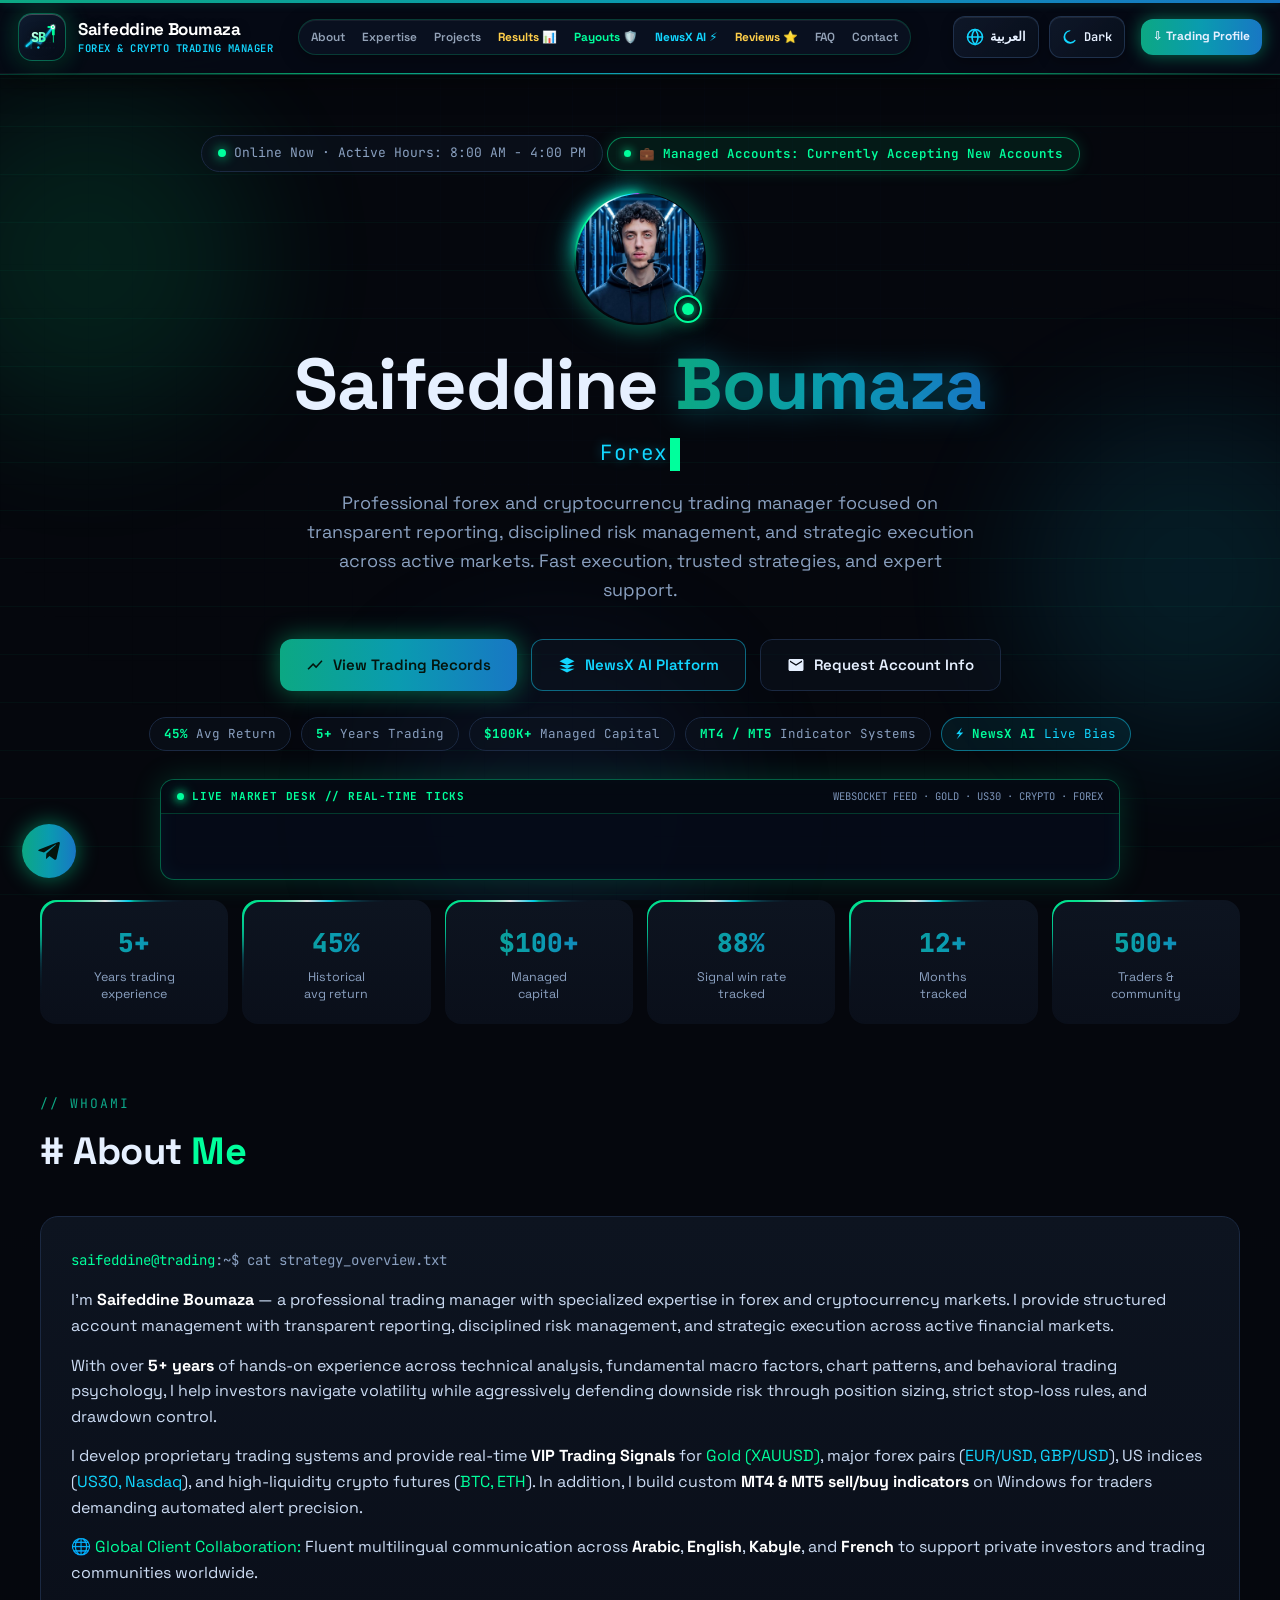
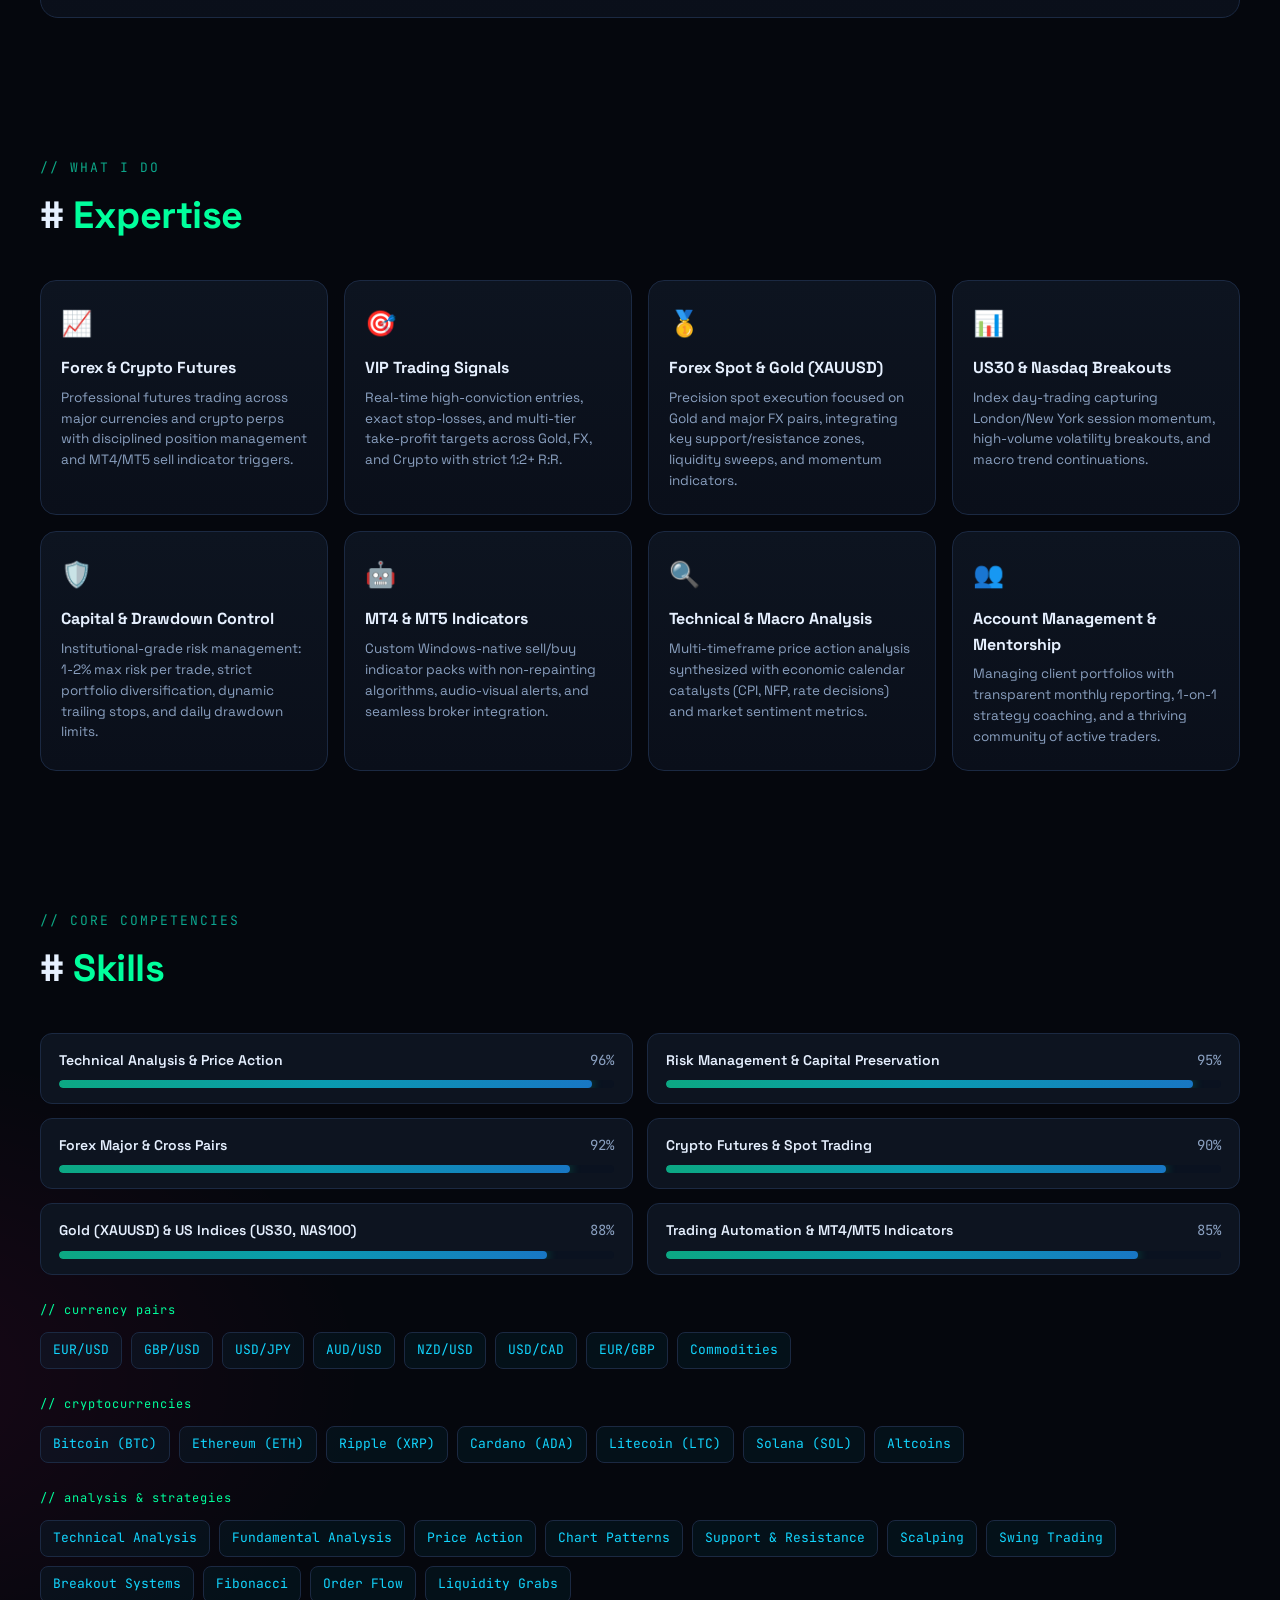
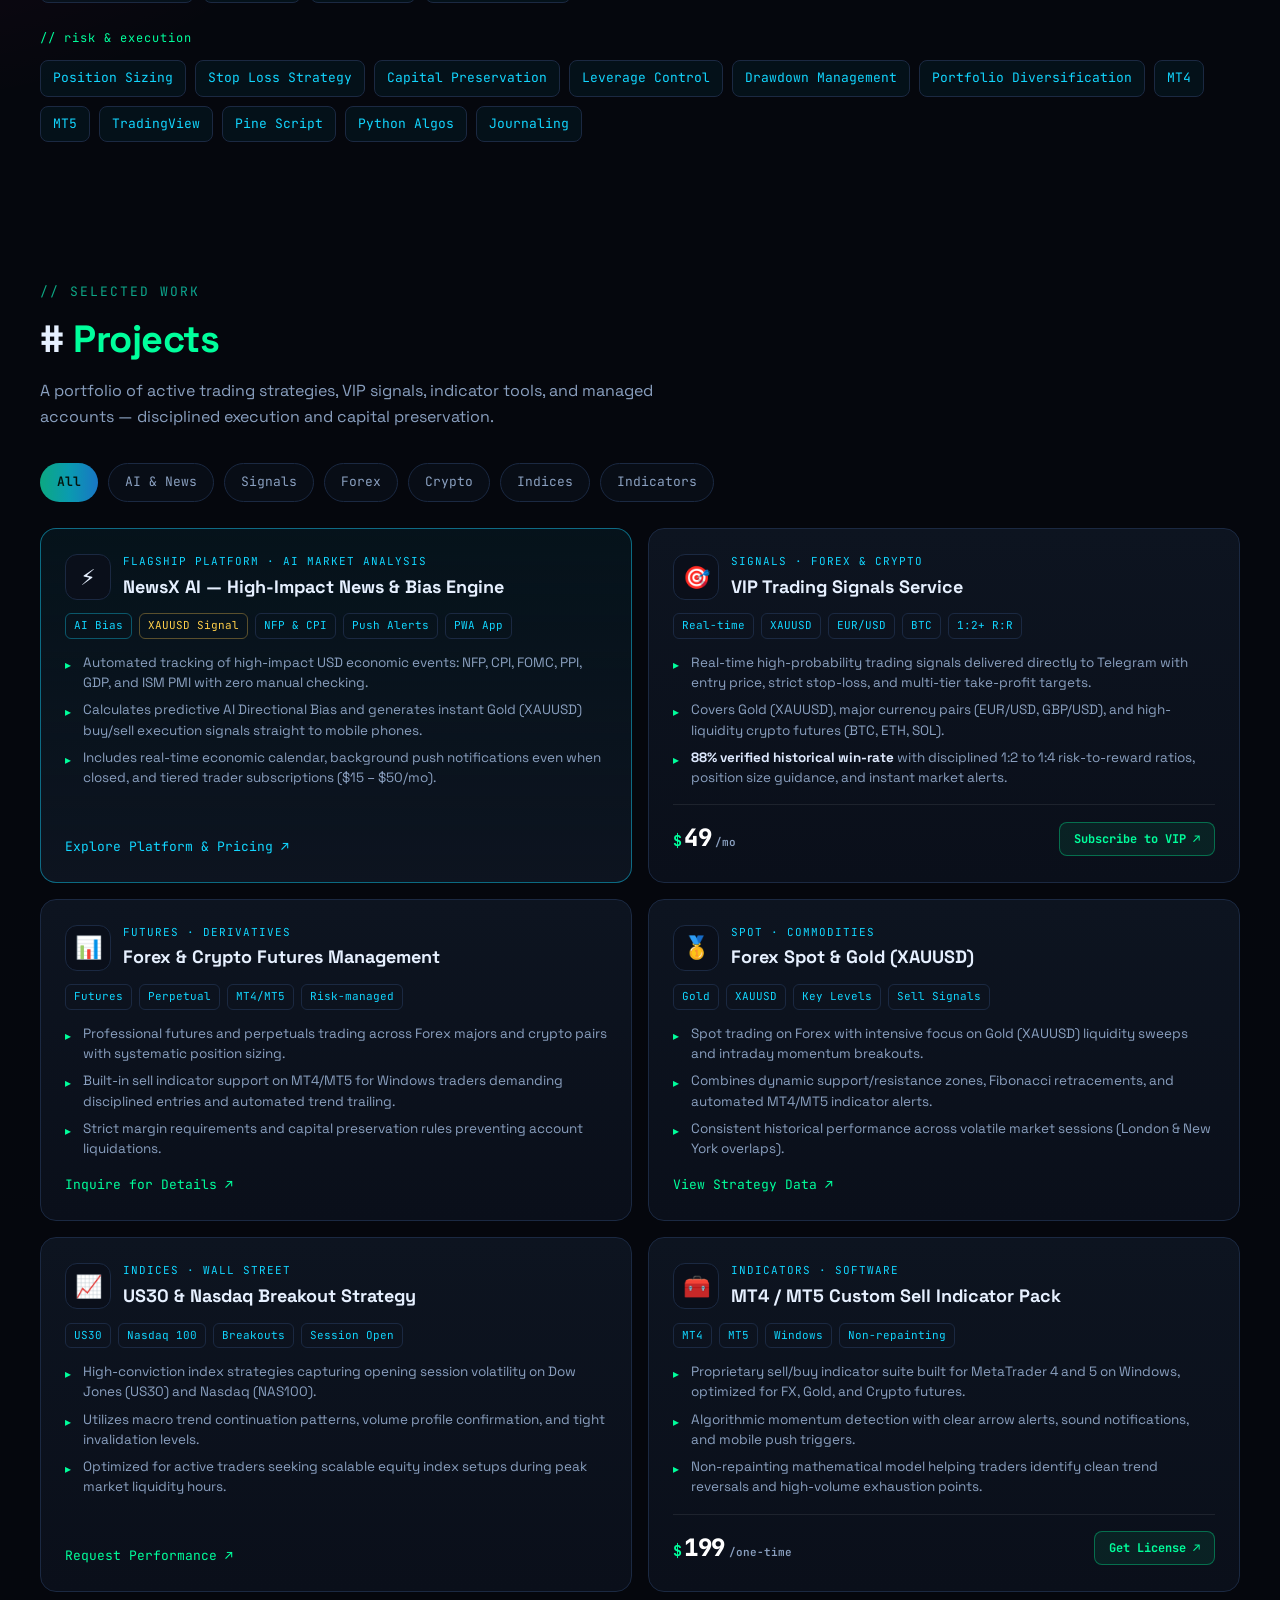
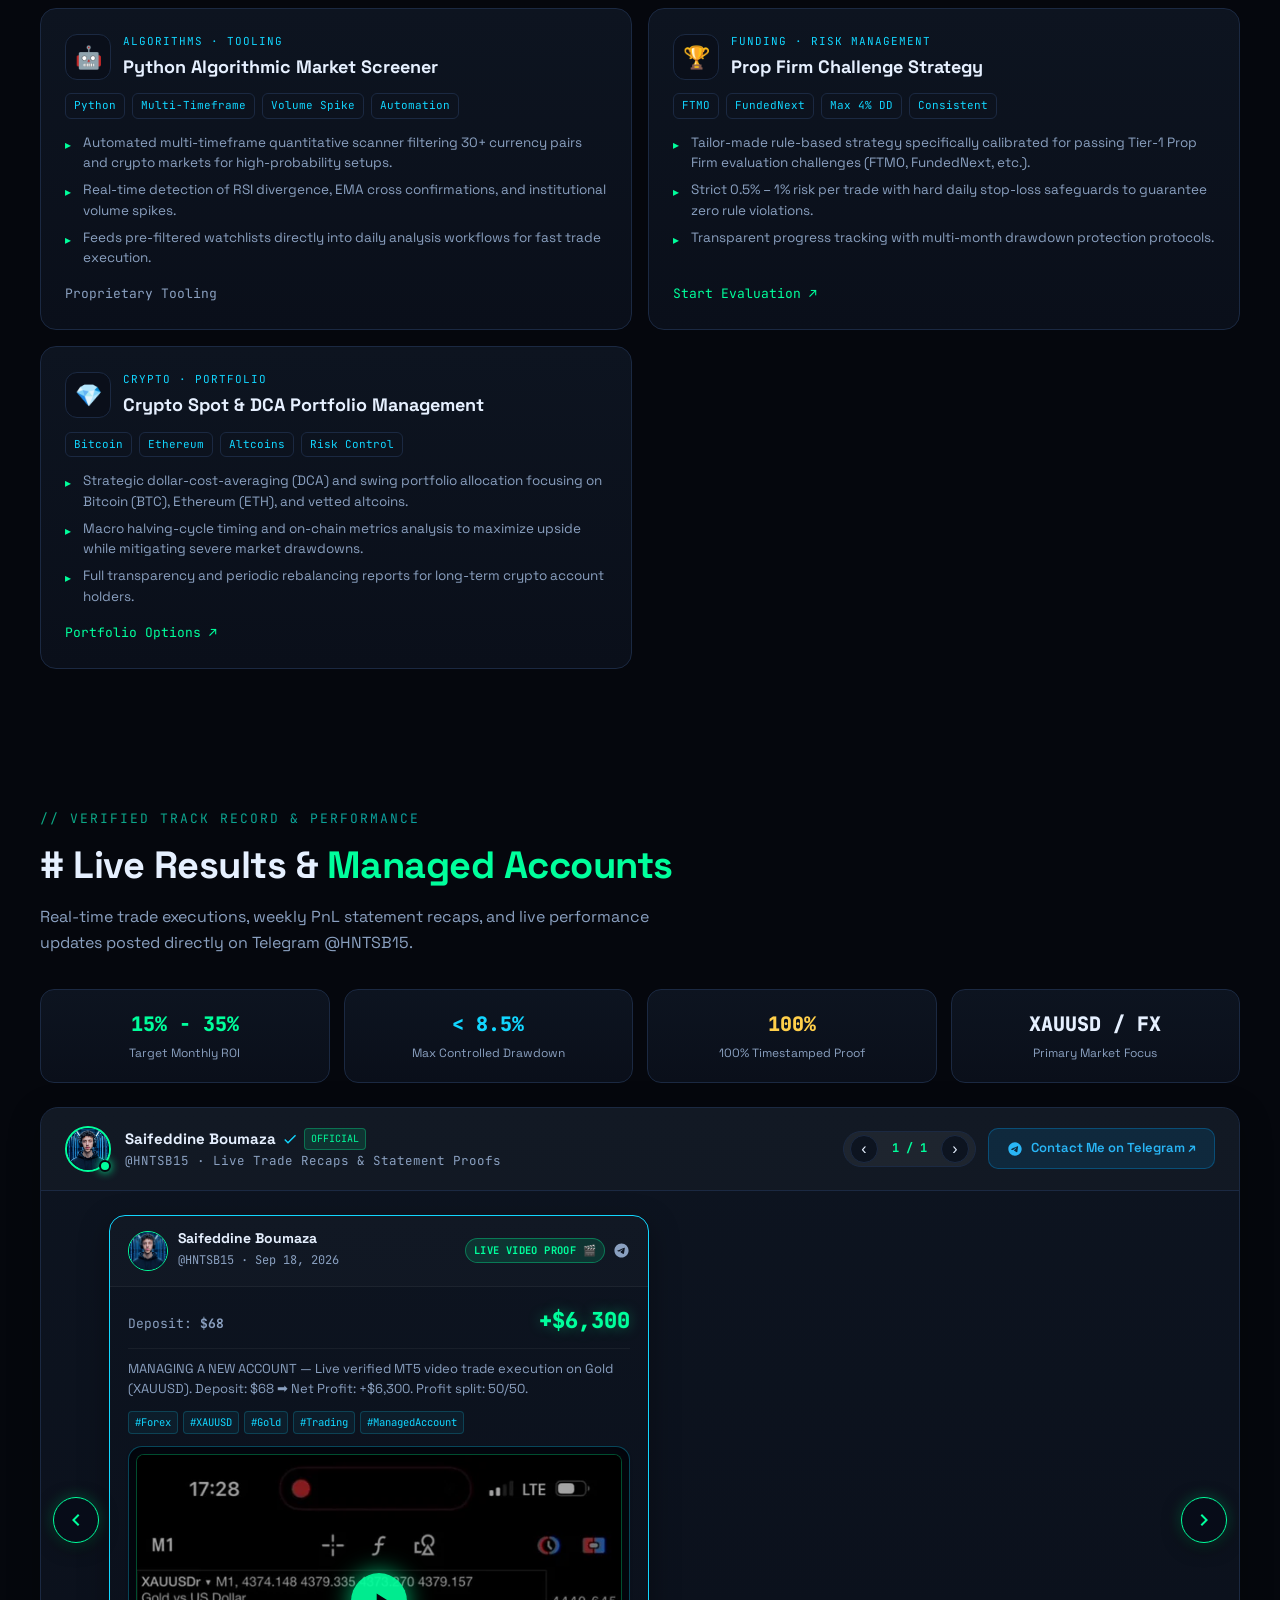
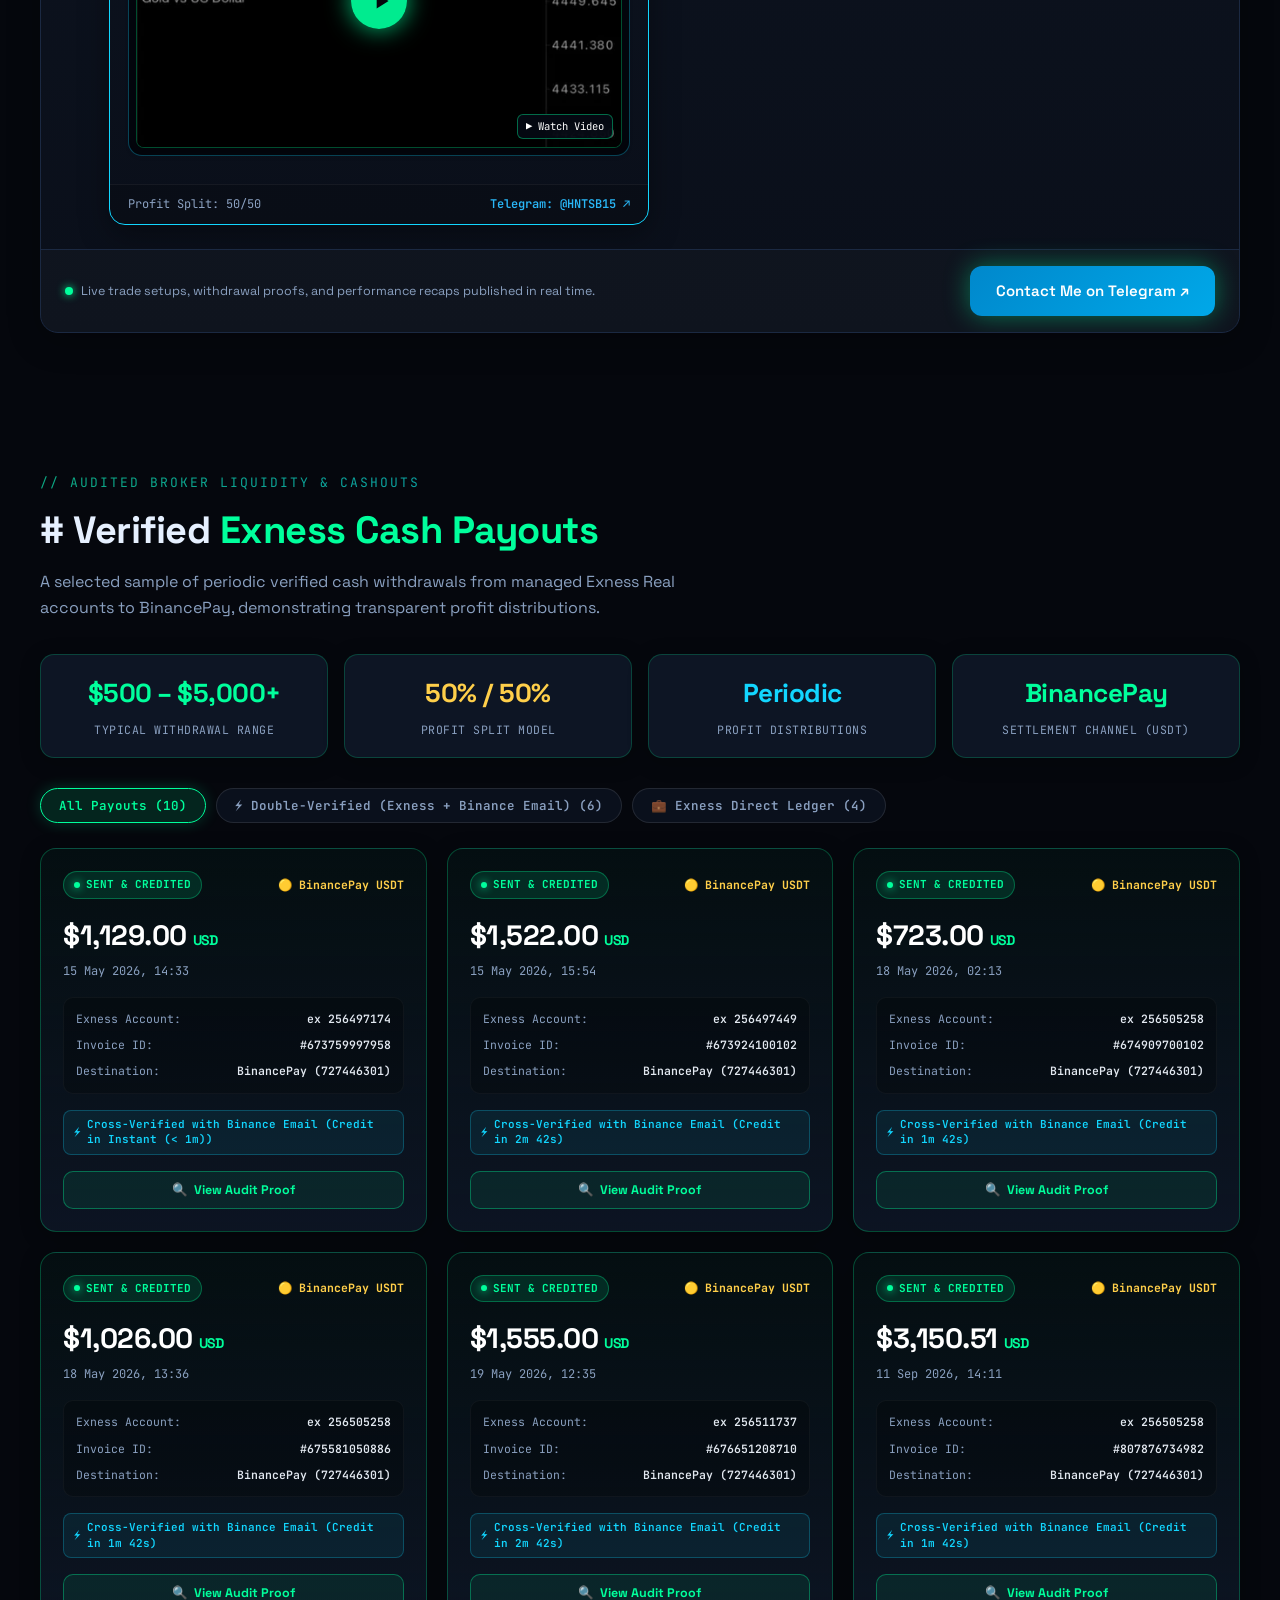
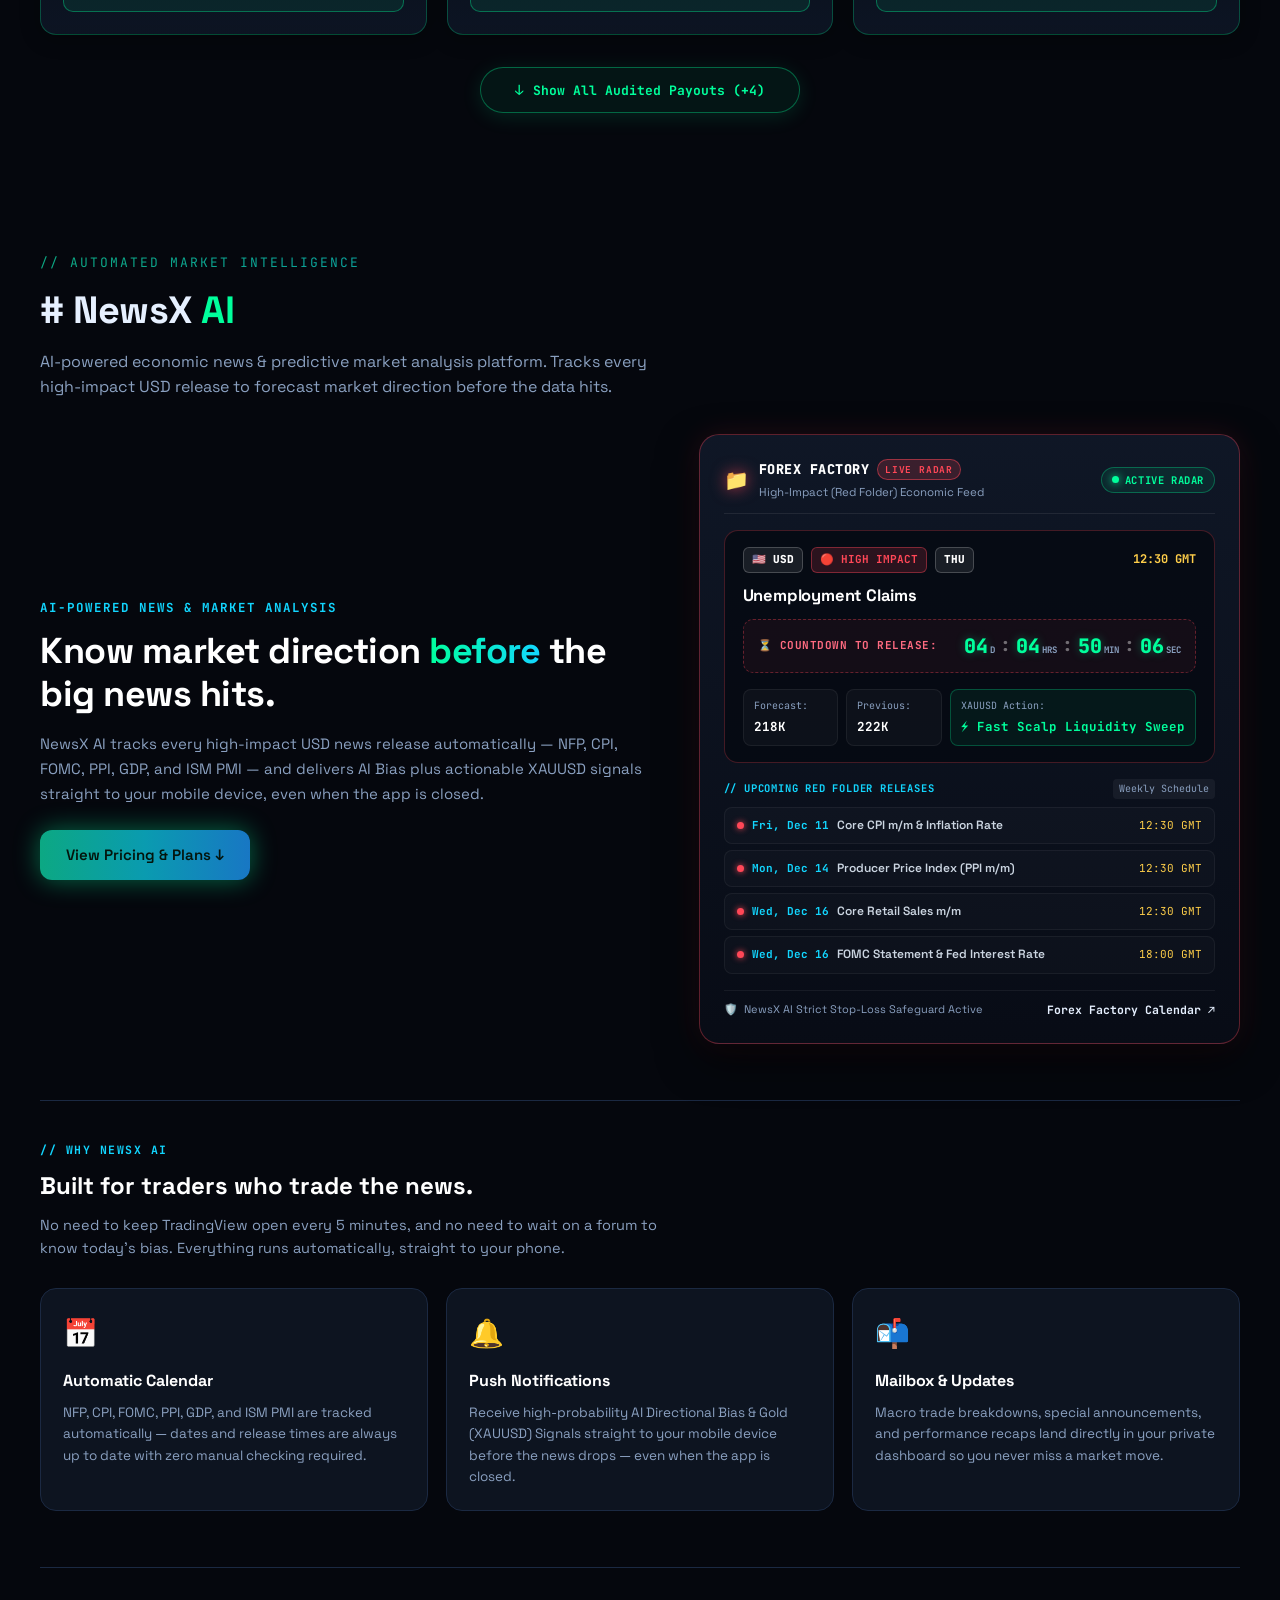
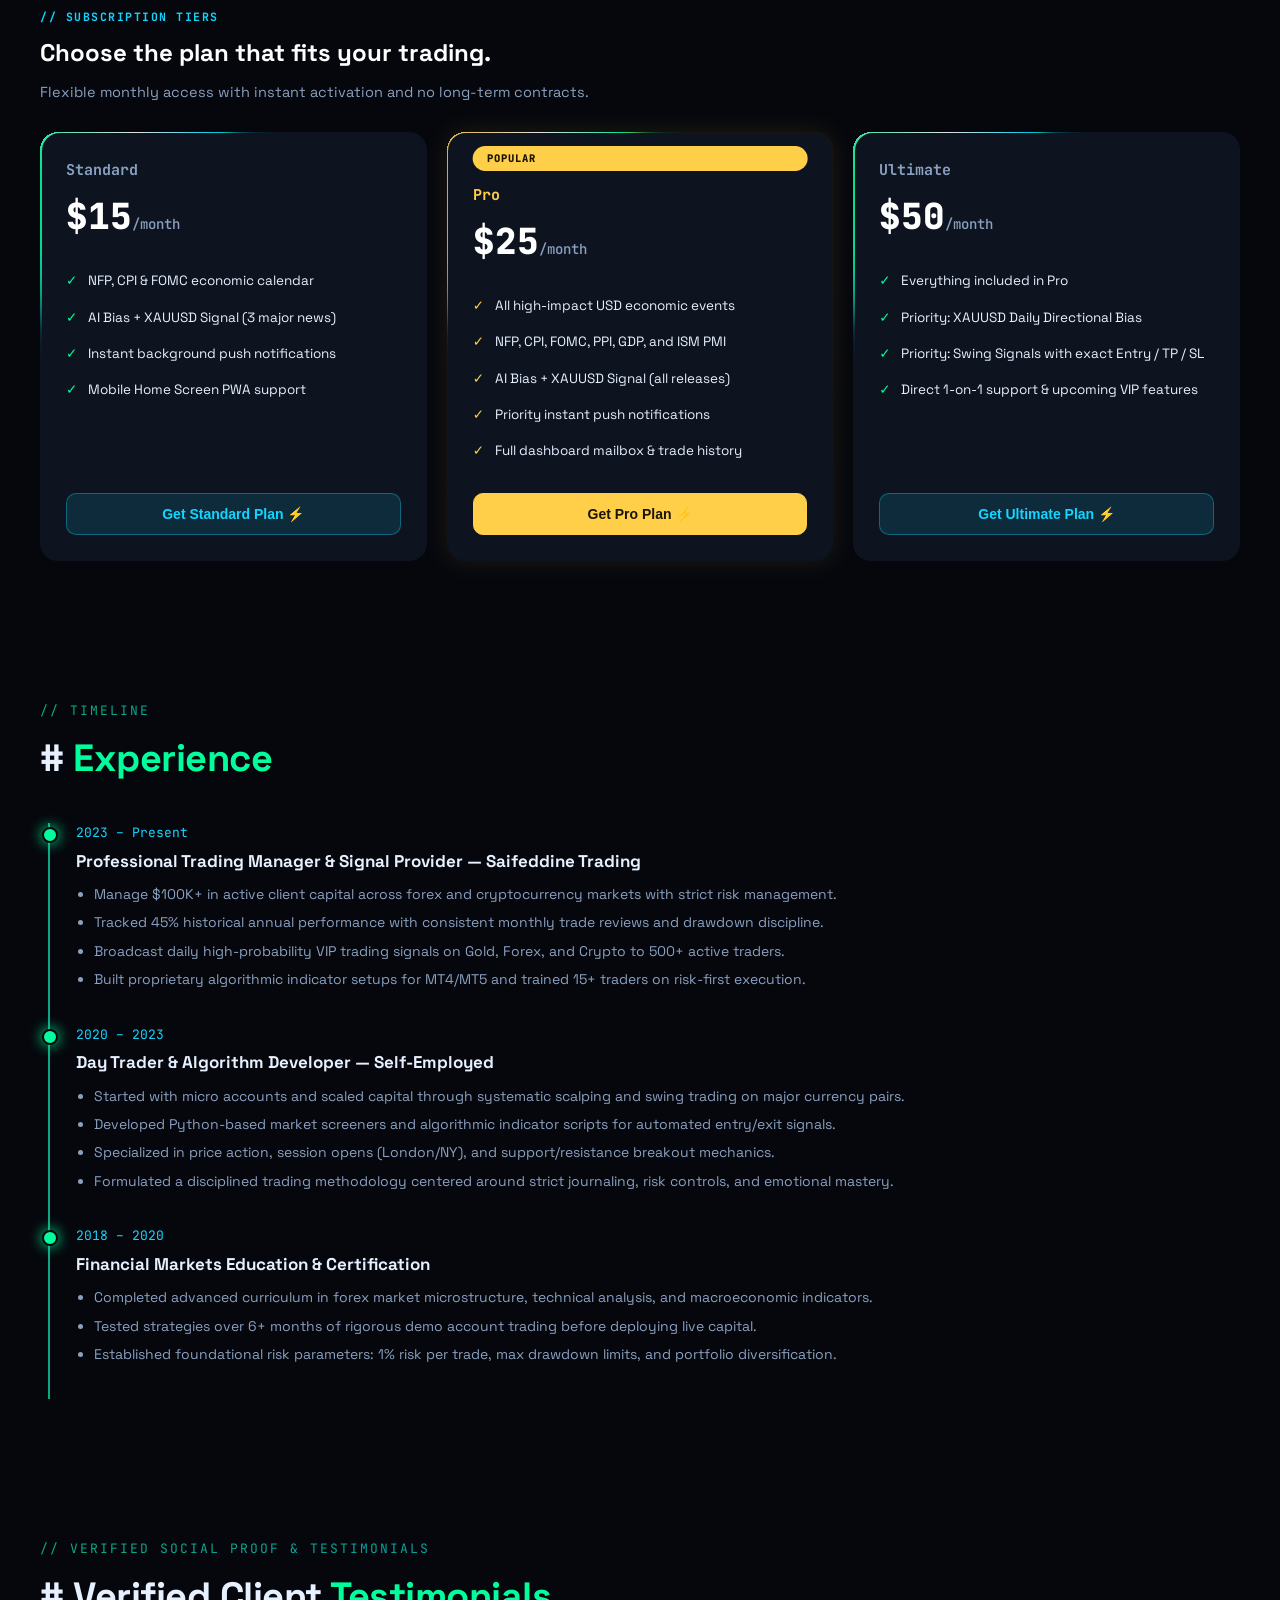
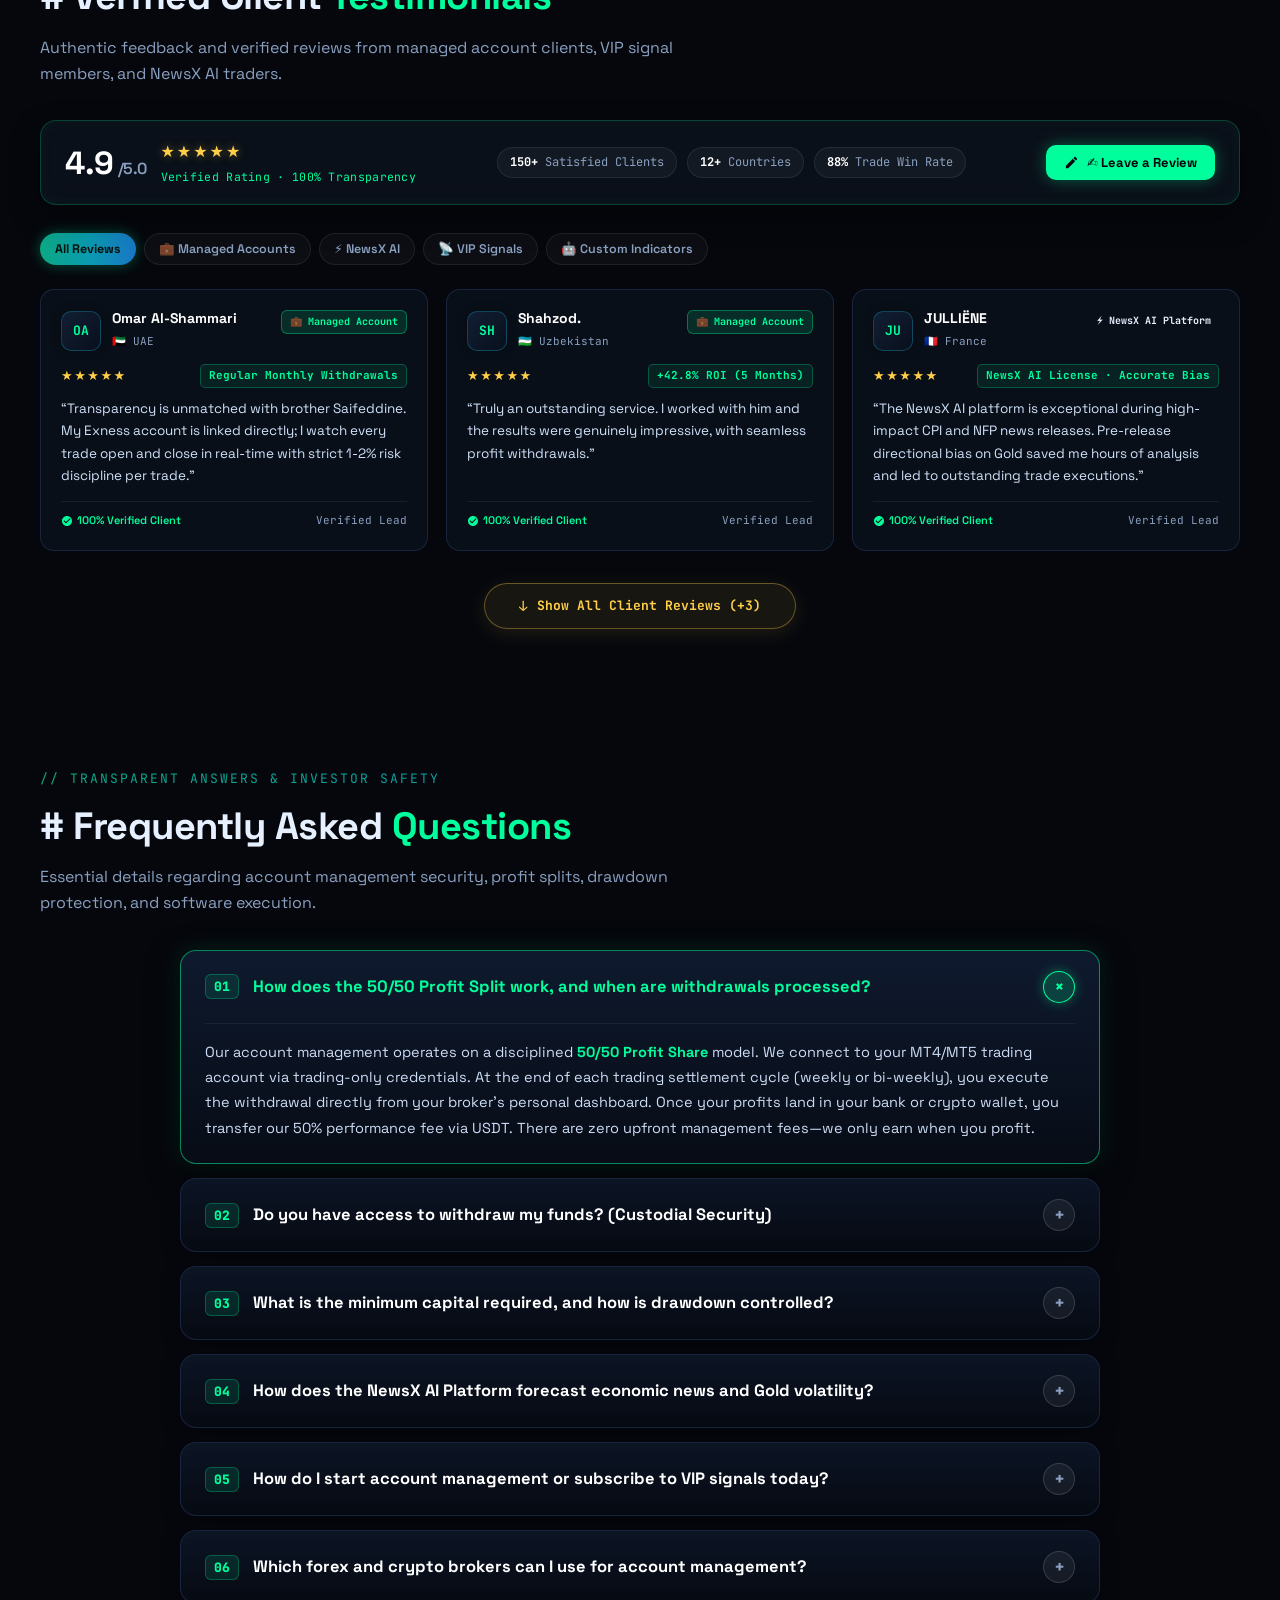
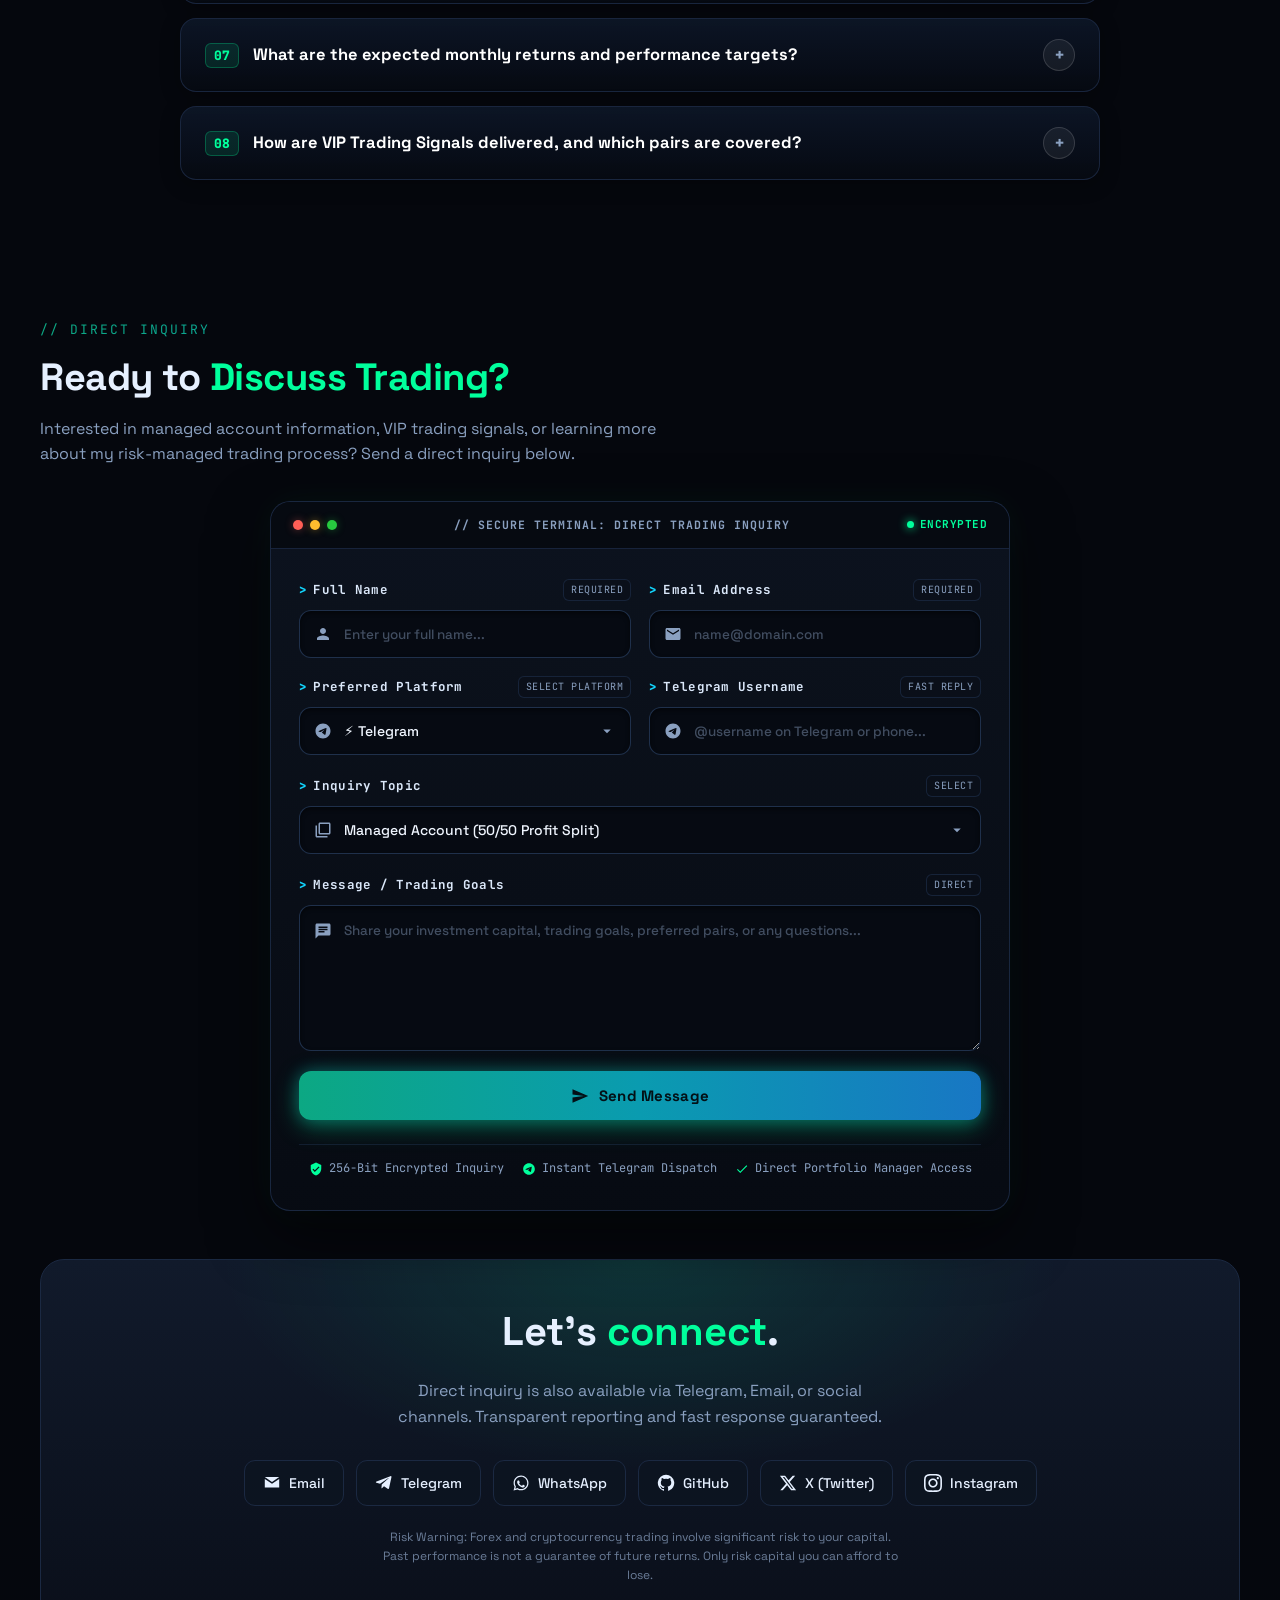
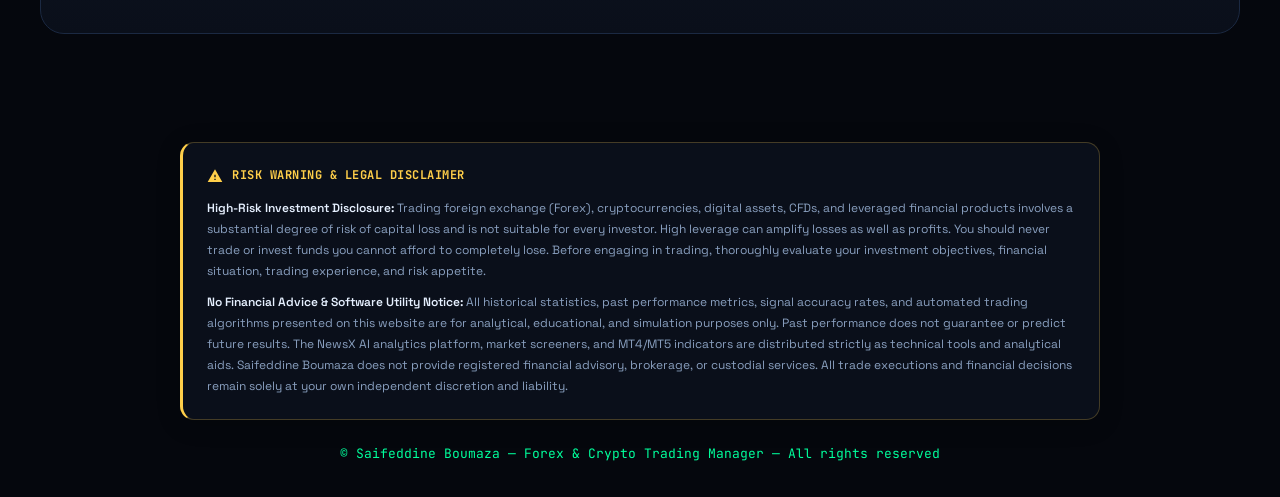
==== commit d4aa6d11: "fix(payouts): parse multi-image proofs cleanly, fix lightbox inspection and sort newest payouts firs" ====
--- a/index.html
+++ b/index.html
@@ -9451,6 +9451,49 @@
   //    أضف دائماً أي إثبات سحب جديد في بداية هذه المصفوفة (في الأعلى عند Index 0)
   //    بحيث يظهر تلقائياً كأول سحب معتمد في الموقع وفي قائمة الـ Top 6!
   // ==========================================================================
+  // Helper to extract clean proof image array for any payout (single, double, or multi-proof)
+  window.getPayoutImages = function(item) {
+    if (!item) return [];
+    var list = [];
+    var rawImgs = item.images || item.photos || [];
+    if (Array.isArray(rawImgs) && rawImgs.length > 0) {
+      rawImgs.forEach(function(s) {
+        if (typeof s === 'string' && s.trim()) list.push(s.trim());
+      });
+    }
+    var ex = (item.exness_img || item.exnessImg || '').trim();
+    var bin = (item.binance_img || item.binanceImg || '').trim();
+
+    if (ex) {
+      if (ex.startsWith('[') && ex.endsWith(']')) {
+        try {
+          var arr = JSON.parse(ex);
+          if (Array.isArray(arr)) list = list.concat(arr);
+        } catch(e) { list.push(ex); }
+      } else if (list.indexOf(ex) === -1) {
+        list.push(ex);
+      }
+    }
+
+    if (bin) {
+      if (bin.startsWith('[') && bin.endsWith(']')) {
+        try {
+          var arr = JSON.parse(bin);
+          if (Array.isArray(arr)) list = list.concat(arr);
+        } catch(e) { list.push(bin); }
+      } else if (bin.indexOf(',') !== -1 && !bin.startsWith('data:')) {
+        bin.split(',').forEach(function(s) {
+          var cl = s.trim();
+          if (cl && list.indexOf(cl) === -1) list.push(cl);
+        });
+      } else if (list.indexOf(bin) === -1) {
+        list.push(bin);
+      }
+    }
+
+    return list.filter(function(u){ return typeof u === 'string' && u.trim().length > 0; });
+  };
+
   var cvxPayoutsData = [
     {
       id: 1,
@@ -9634,12 +9677,17 @@
       }
     });
 
-    // Ensure the 6 email-verified cashout proofs (type === 'double') ALWAYS come first at the top
+    // Ensure email-verified cashout proofs (type === 'double') come first, sorted by newest ID first
     if (filter === 'all') {
       filtered.sort(function(a, b) {
         var aDouble = (a.item.type === 'double' || Boolean(a.item.binanceImg)) ? 1 : 0;
         var bDouble = (b.item.type === 'double' || Boolean(b.item.binanceImg)) ? 1 : 0;
-        return bDouble - aDouble; // Double verified with email proof first
+        if (bDouble !== aDouble) return bDouble - aDouble;
+        return (Number(b.item.id || 0) - Number(a.item.id || 0));
+      });
+    } else {
+      filtered.sort(function(a, b) {
+        return (Number(b.item.id || 0) - Number(a.item.id || 0));
       });
     }
 
@@ -9666,6 +9714,11 @@
           '<span>✓</span>' +
           '<span>' + (isAr ? 'سجل Exness المعتمد (معالجة وإرسال فوري)' : 'Exness Direct Ledger (Processed &amp; Sent)') + '</span>' +
         '</div>');
+
+      var pProofCount = (item.images && item.images.length) ? item.images.length : (window.getPayoutImages ? window.getPayoutImages(item).length : (isDouble ? 2 : 1));
+      var btnActionLabel = (pProofCount > 2) ?
+        (isAr ? ('فحص إثبات المعاملة (' + pProofCount + ' وثائق)') : ('View Audit Proof (' + pProofCount + ' Docs)')) :
+        (isAr ? 'فحص إثبات المعاملة' : 'View Audit Proof');
 
       html += '<div class="' + badgeClass + '">' +
         '<div class="payout-card-top">' +
@@ -9692,7 +9745,7 @@
         '</div>' +
         doubleTagHtml +
         '<button type="button" class="payout-btn-action" onclick="openPayoutProof(' + idx + ')">' +
-          '<span>🔍</span> ' + (isAr ? 'فحص إثبات المعاملة' : 'View Audit Proof') +
+          '<span>🔍</span> ' + btnActionLabel +
         '</button>' +
       '</div>';
     });
@@ -9736,10 +9789,9 @@
 
   window.openPayoutProofInLightbox = function(pIdx) {
     if (!window._curPayoutProofGallery || !window._curPayoutProofGallery.length) return;
-    var galleries = window.cvxGalleries || [];
-    var tempIdx = galleries.length;
-    galleries[tempIdx] = window._curPayoutProofGallery;
-    window.cvxGalleries = galleries;
+    if (!window.cvxGalleries) window.cvxGalleries = [];
+    var tempIdx = 9999;
+    window.cvxGalleries[tempIdx] = window._curPayoutProofGallery;
     if (window.cvxOpenLightbox) {
       window.cvxOpenLightbox(tempIdx, pIdx || 0);
     }
@@ -9808,7 +9860,7 @@
               '<span class="mono">Invoice #' + item.invoice + '</span>' +
             '</div>' +
             '<div class="payout-proof-img-wrap" onclick="openPayoutProofInLightbox(0)" style="cursor:zoom-in" title="' + (isAr ? 'انقر لتكبير الصورة بدقة كاملة' : 'Click to inspect in full resolution') + '">' +
-              '<img src="' + allProofImgs[0] + '" alt="Exness Payout Proof" loading="lazy" />' +
+              '<img src="' + allProofImgs[0] + '" alt="Exness Payout Proof" loading="lazy" referrerpolicy="no-referrer" onerror="this.onerror=null;this.src=\'proofs/payout-1-exness.png\'" />' +
               '<span class="cvx-zoom-hint" style="opacity:1;bottom:8px;right:8px;position:absolute">🔍 Zoom</span>' +
             '</div>' +
           '</div>' +
@@ -9818,7 +9870,7 @@
               '<span class="mono">' + (isAr ? ('استلام في ' + speedText) : ('Received in ' + speedText)) + '</span>' +
             '</div>' +
             '<div class="payout-proof-img-wrap" onclick="openPayoutProofInLightbox(1)" style="cursor:zoom-in" title="' + (isAr ? 'انقر لتكبير الصورة بدقة كاملة' : 'Click to inspect in full resolution') + '">' +
-              '<img src="' + allProofImgs[1] + '" alt="Binance Email Receipt" loading="lazy" />' +
+              '<img src="' + allProofImgs[1] + '" alt="Binance Email Receipt" loading="lazy" referrerpolicy="no-referrer" onerror="this.onerror=null;this.src=\'proofs/payout-1-binance.png\'" />' +
               '<span class="cvx-zoom-hint" style="opacity:1;bottom:8px;right:8px;position:absolute">🔍 Zoom</span>' +
             '</div>' +
           '</div>' +
@@ -9830,7 +9882,7 @@
             '<span class="mono">Invoice #' + item.invoice + '</span>' +
           '</div>' +
           '<div class="payout-proof-img-wrap" onclick="openPayoutProofInLightbox(0)" style="cursor:zoom-in" title="' + (isAr ? 'انقر لتكبير الصورة' : 'Click to inspect') + '">' +
-            '<img src="' + allProofImgs[0] + '" alt="Exness Payout Proof" loading="lazy" />' +
+            '<img src="' + allProofImgs[0] + '" alt="Exness Payout Proof" loading="lazy" referrerpolicy="no-referrer" onerror="this.onerror=null;this.src=\'proofs/payout-1-exness.png\'" />' +
             '<span class="cvx-zoom-hint" style="opacity:1;bottom:8px;right:8px;position:absolute">🔍 Zoom</span>' +
           '</div>' +
         '</div>';
@@ -9861,7 +9913,7 @@
             '<span class="mono">' + subInfo + '</span>' +
           '</div>' +
           '<div class="payout-proof-img-wrap" onclick="openPayoutProofInLightbox(' + pIdx + ')" style="cursor:zoom-in" title="' + (isAr ? 'انقر لتكبير الصورة بدقة كاملة' : 'Click to inspect in full resolution') + '">' +
-            '<img src="' + pSrc + '" alt="Proof ' + (pIdx + 1) + '" loading="lazy" />' +
+            '<img src="' + pSrc + '" alt="Proof ' + (pIdx + 1) + '" loading="lazy" referrerpolicy="no-referrer" onerror="this.onerror=null;this.src=\'proofs/payout-1-exness.png\'" />' +
             '<span class="cvx-zoom-hint" style="opacity:1;bottom:8px;right:8px;position:absolute">🔍 Zoom</span>' +
           '</div>' +
         '</div>';
@@ -9904,6 +9956,8 @@
 
   window.addEventListener('keydown', function(e) {
     if (e.key === 'Escape') {
+      var lb = document.getElementById('cvxLightbox');
+      if (lb && lb.classList.contains('active')) return;
       window.closePayoutProof();
     }
   });
@@ -9940,11 +9994,12 @@
         dynamicPayouts.forEach(function(p) { if (p.invoice) seenInvoices[p.invoice] = true; });
         var remaining = cvxPayoutsData.filter(function(p) { return !p.invoice || !seenInvoices[p.invoice]; });
         cvxPayoutsData = dynamicPayouts.concat(remaining);
-        // Sort cvxPayoutsData so email-verified payouts (type === 'double') always lead the array
+        // Sort cvxPayoutsData so email-verified payouts (type === 'double') always lead the array, newest ID first
         cvxPayoutsData.sort(function(a, b) {
           var aD = (a.type === 'double' || Boolean(a.binanceImg)) ? 1 : 0;
           var bD = (b.type === 'double' || Boolean(b.binanceImg)) ? 1 : 0;
-          return bD - aD;
+          if (bD !== aD) return bD - aD;
+          return (Number(b.id || 0) - Number(a.id || 0));
         });
         if (typeof window.renderPayouts === 'function') {
           window.renderPayouts();
@@ -13909,7 +13964,12 @@
     var lb = document.getElementById('cvxLightbox');
     if(lb) {
       lb.classList.remove('active');
-      document.body.style.overflow = '';
+      var pModal = document.getElementById('payoutModal');
+      if (pModal && pModal.classList.contains('active')) {
+        document.body.style.overflow = 'hidden';
+      } else {
+        document.body.style.overflow = '';
+      }
       var img = document.getElementById('cvxLbImg');
       if(img) img.src = '';
       var vid = document.getElementById('cvxLbVideo');
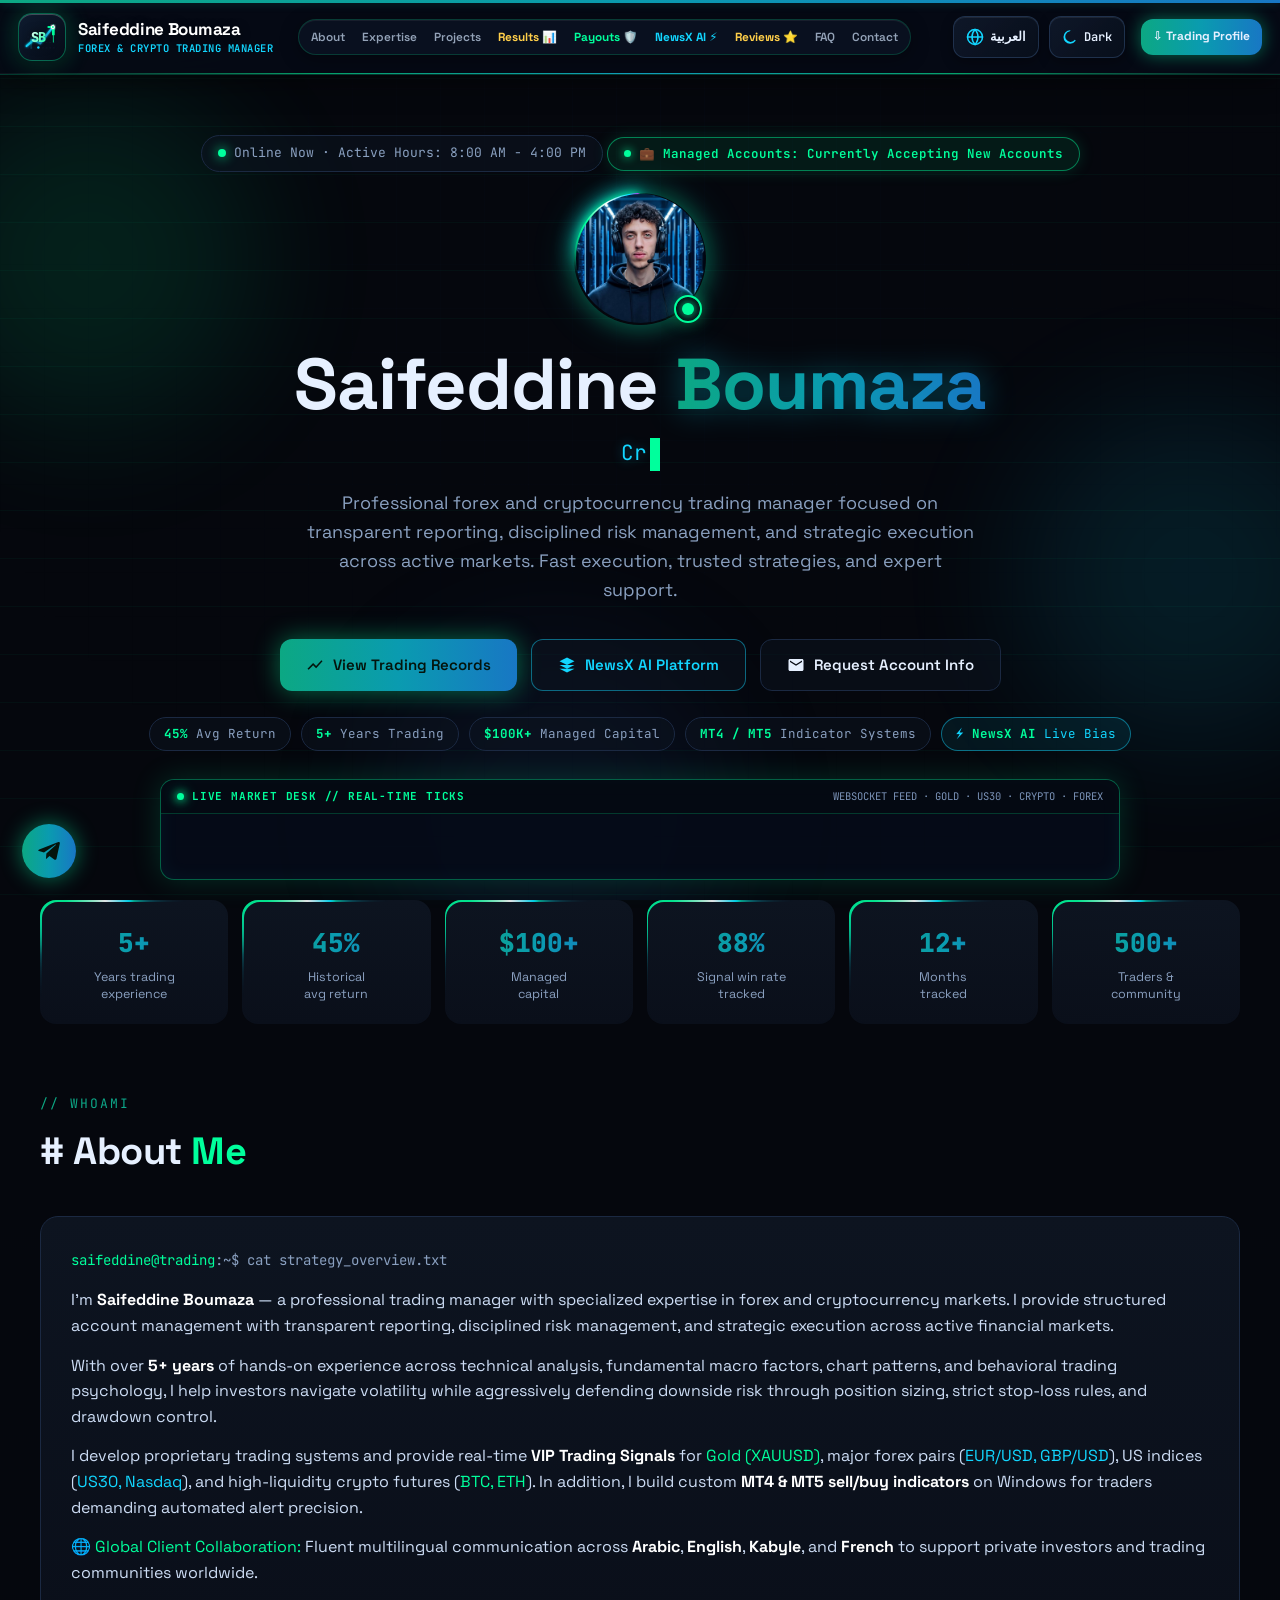
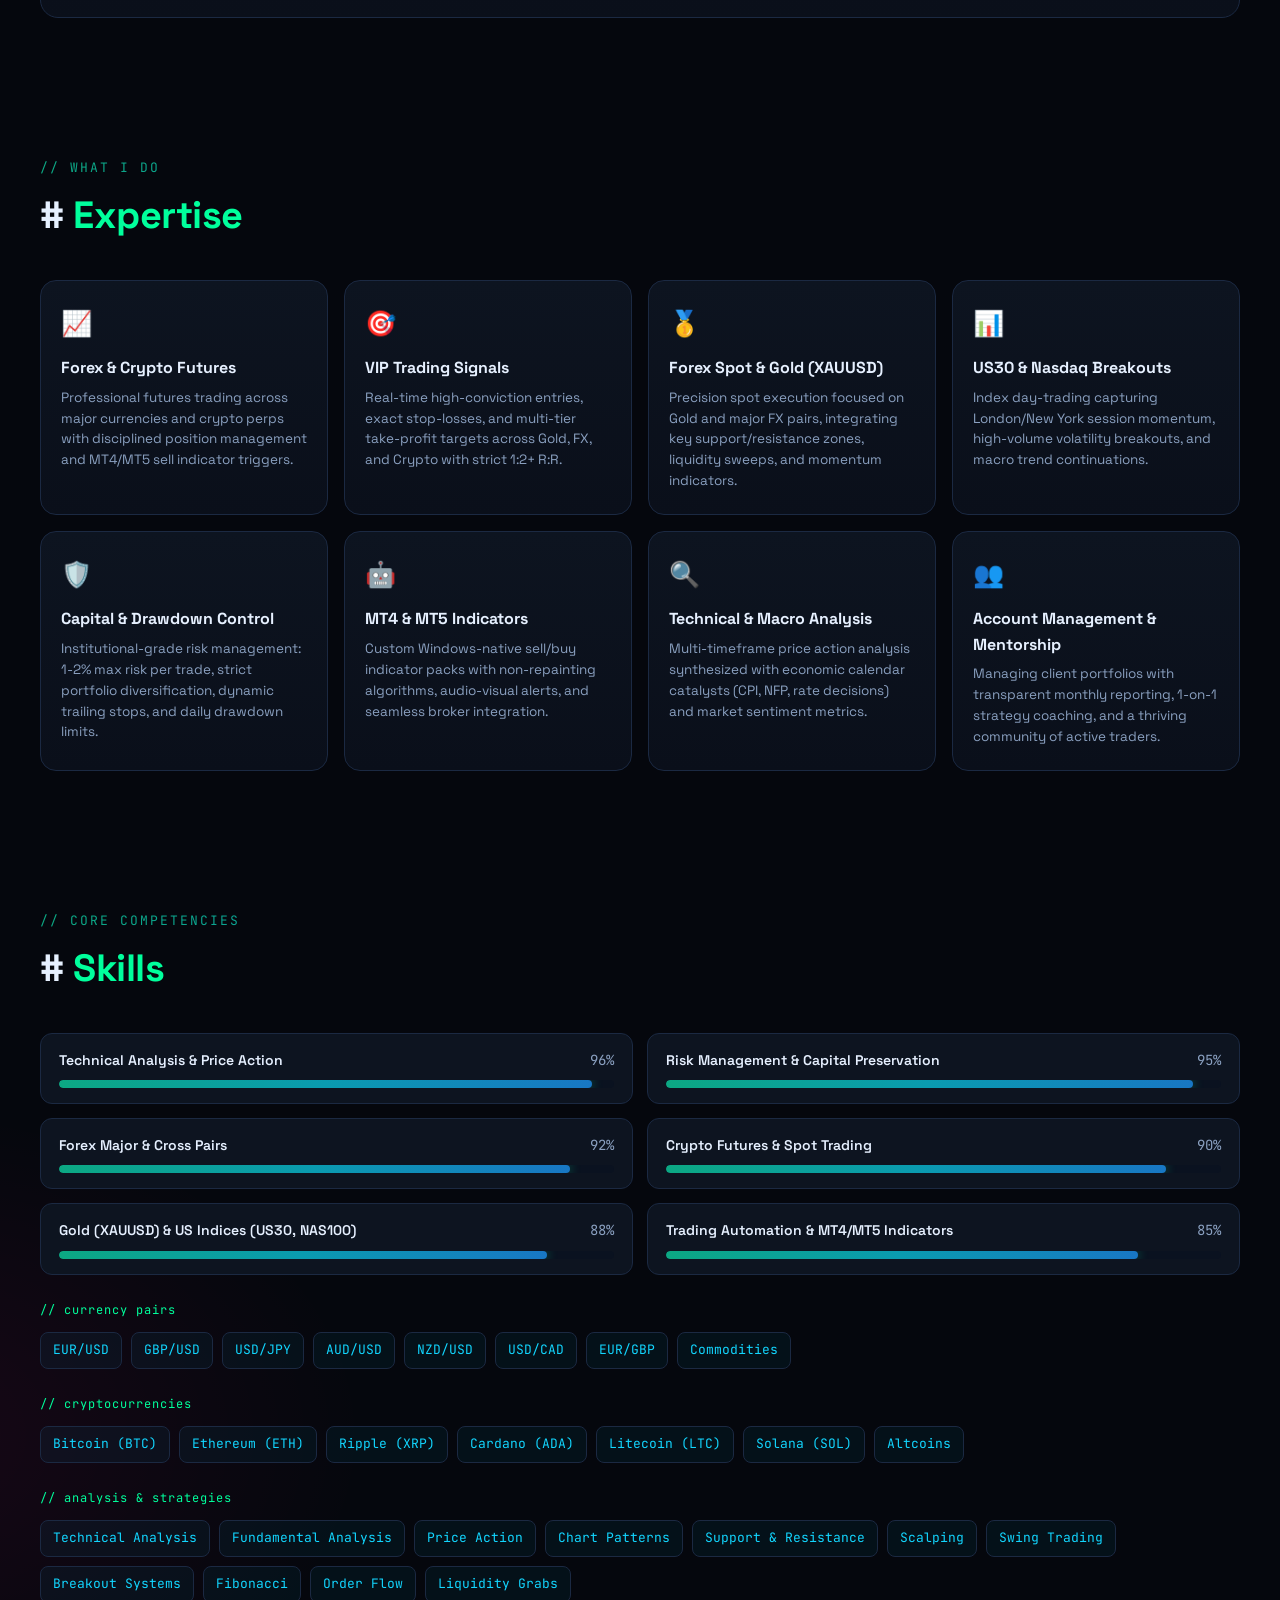
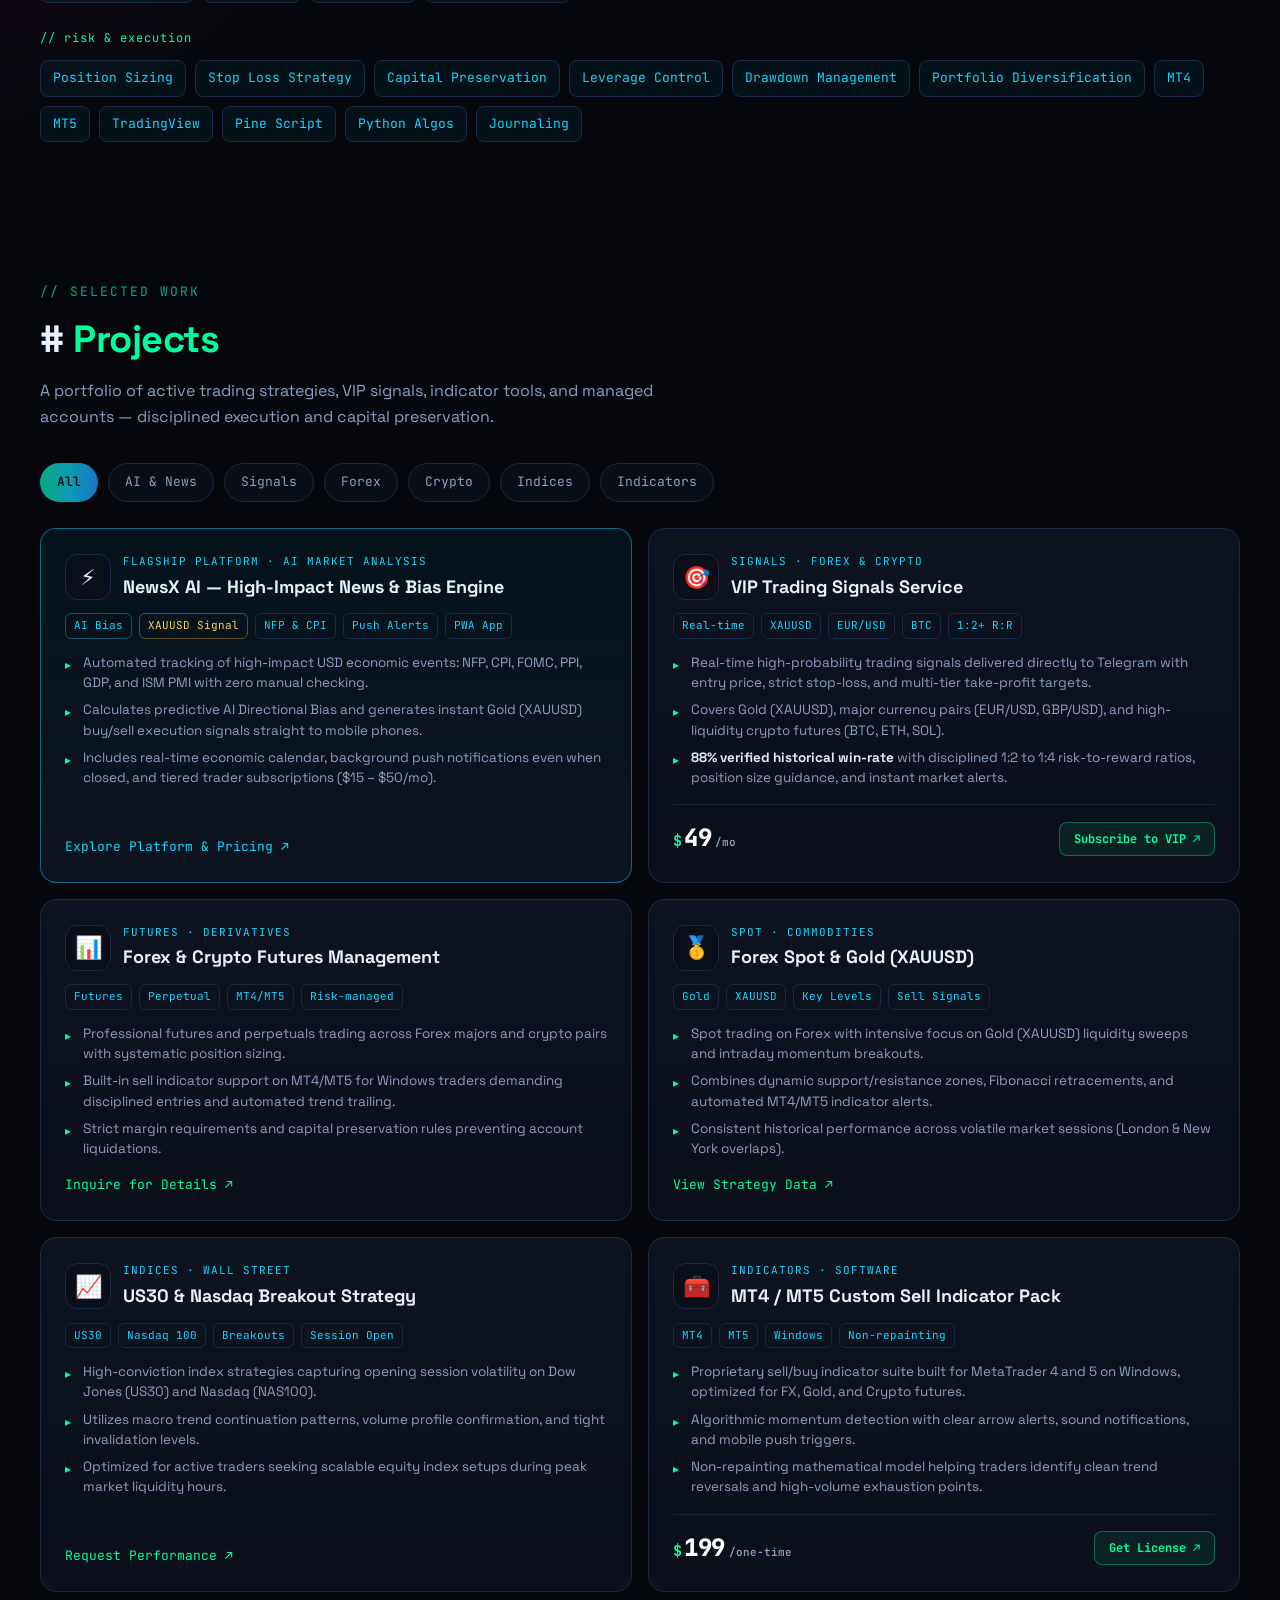
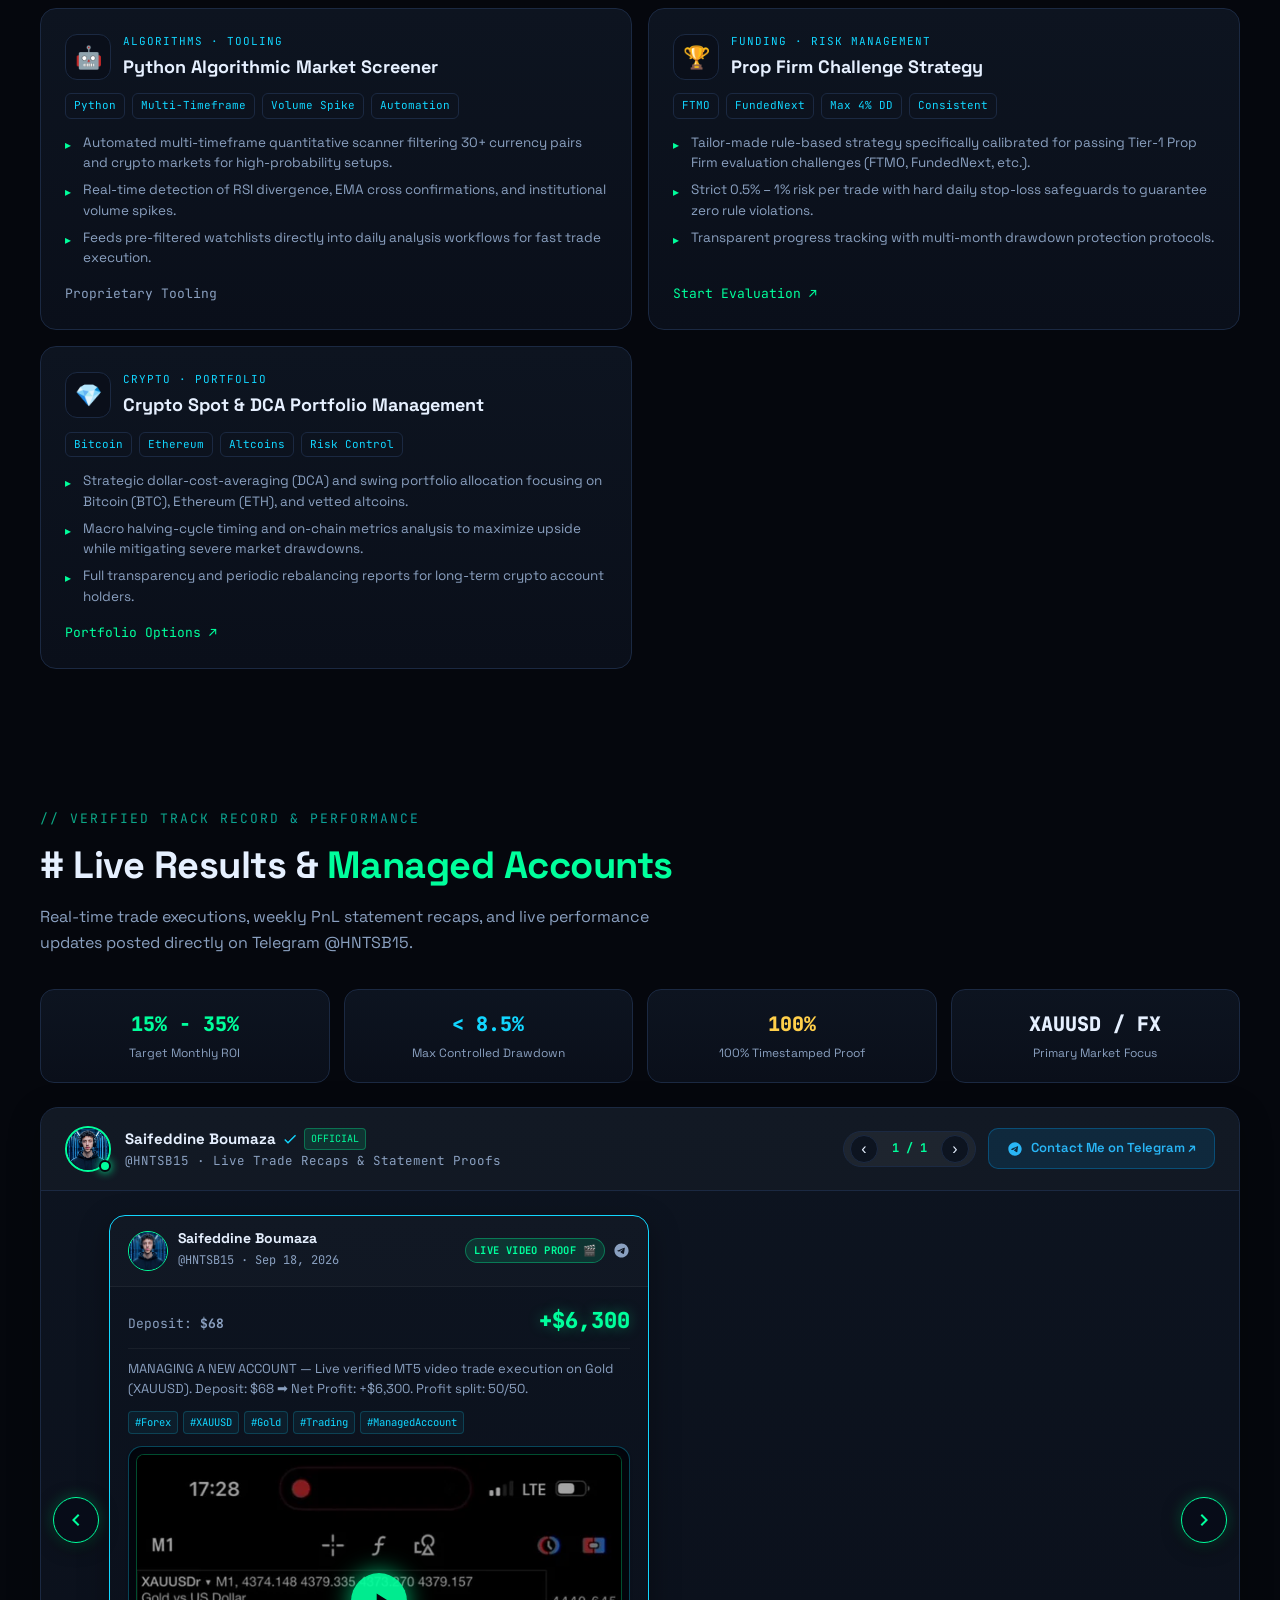
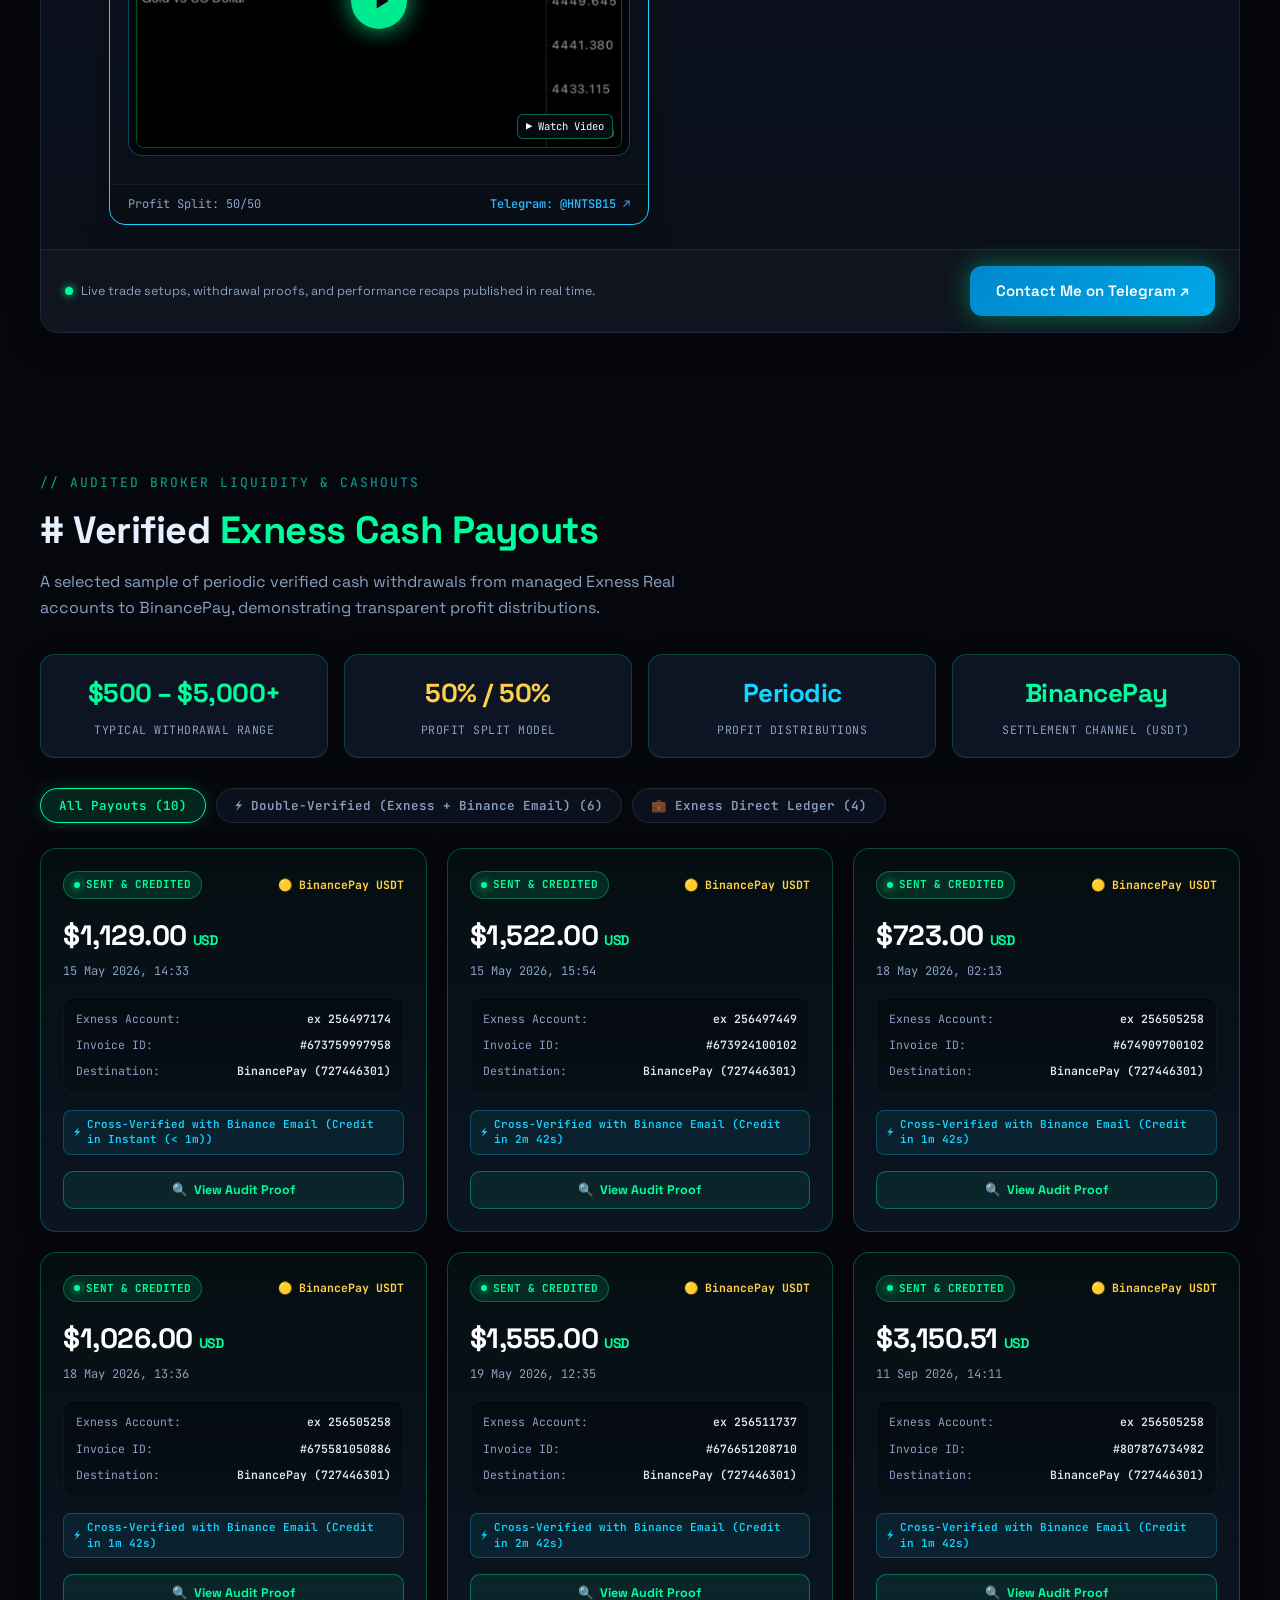
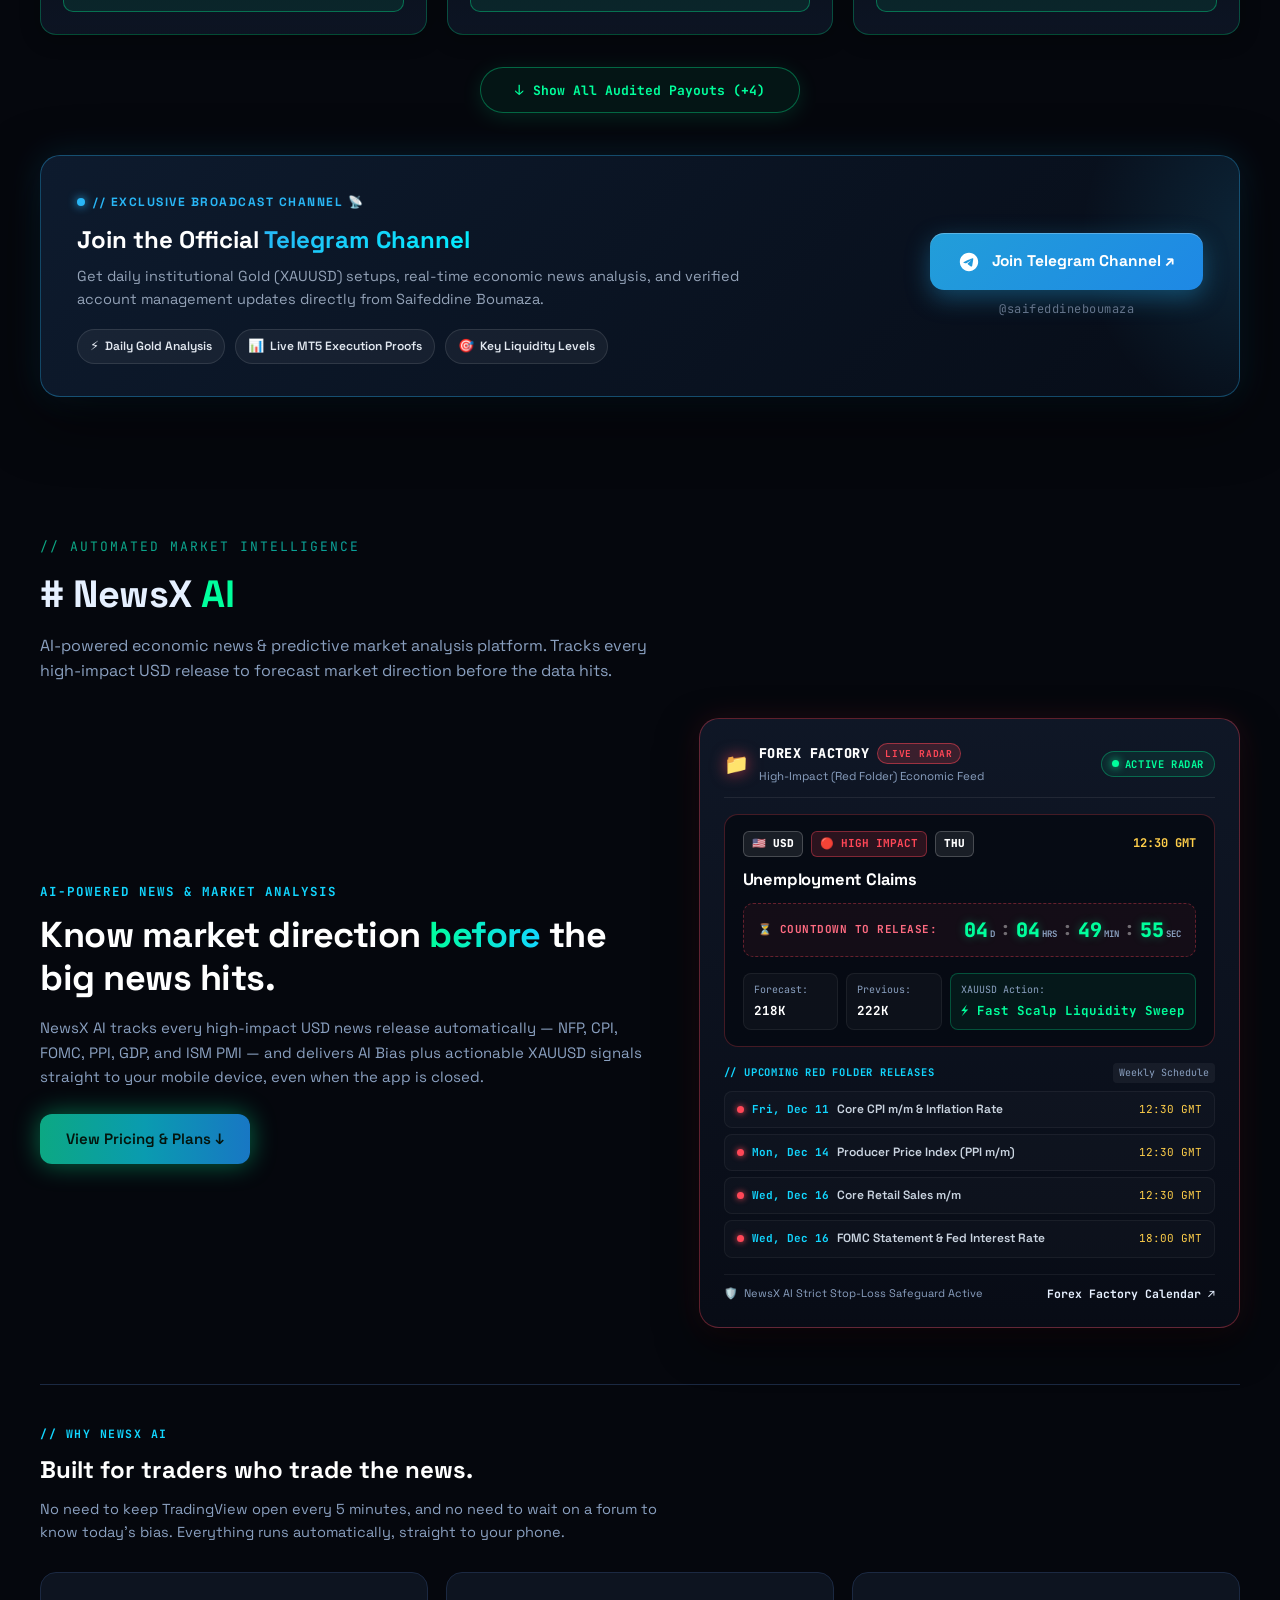
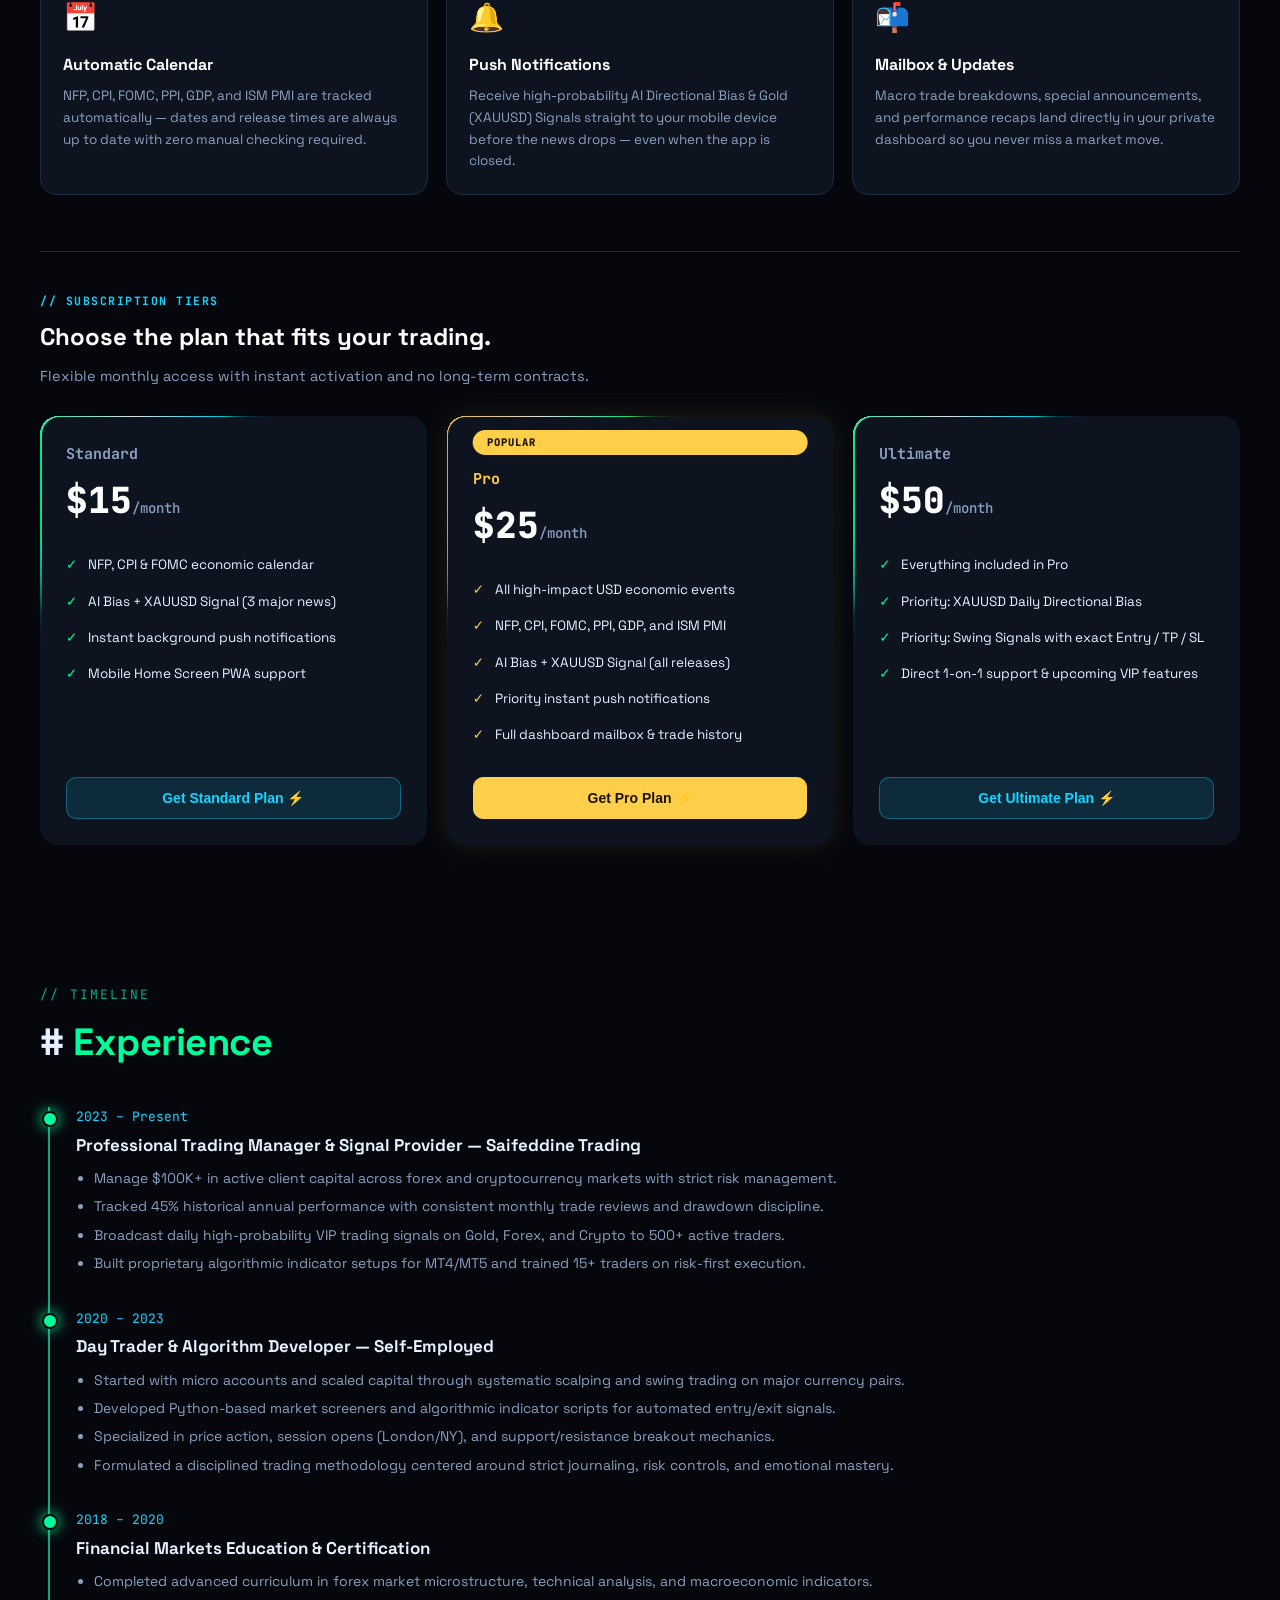
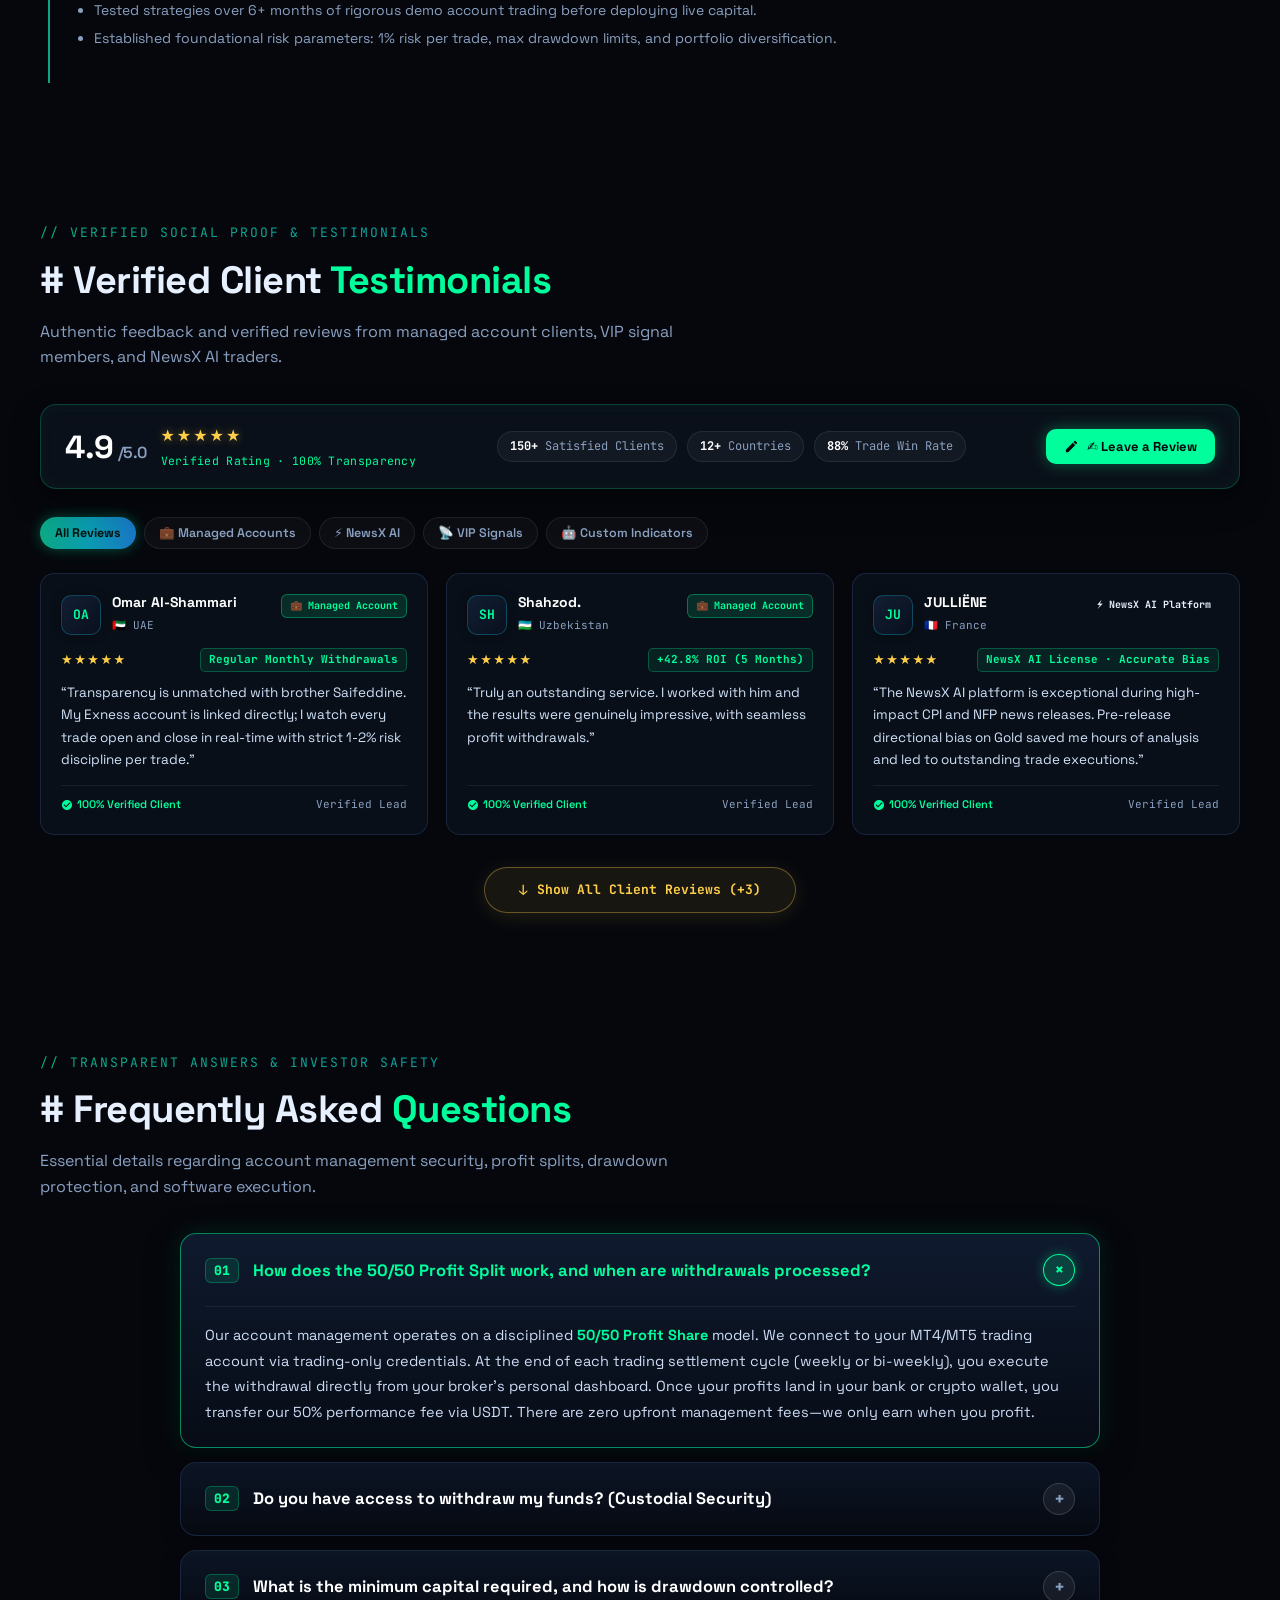
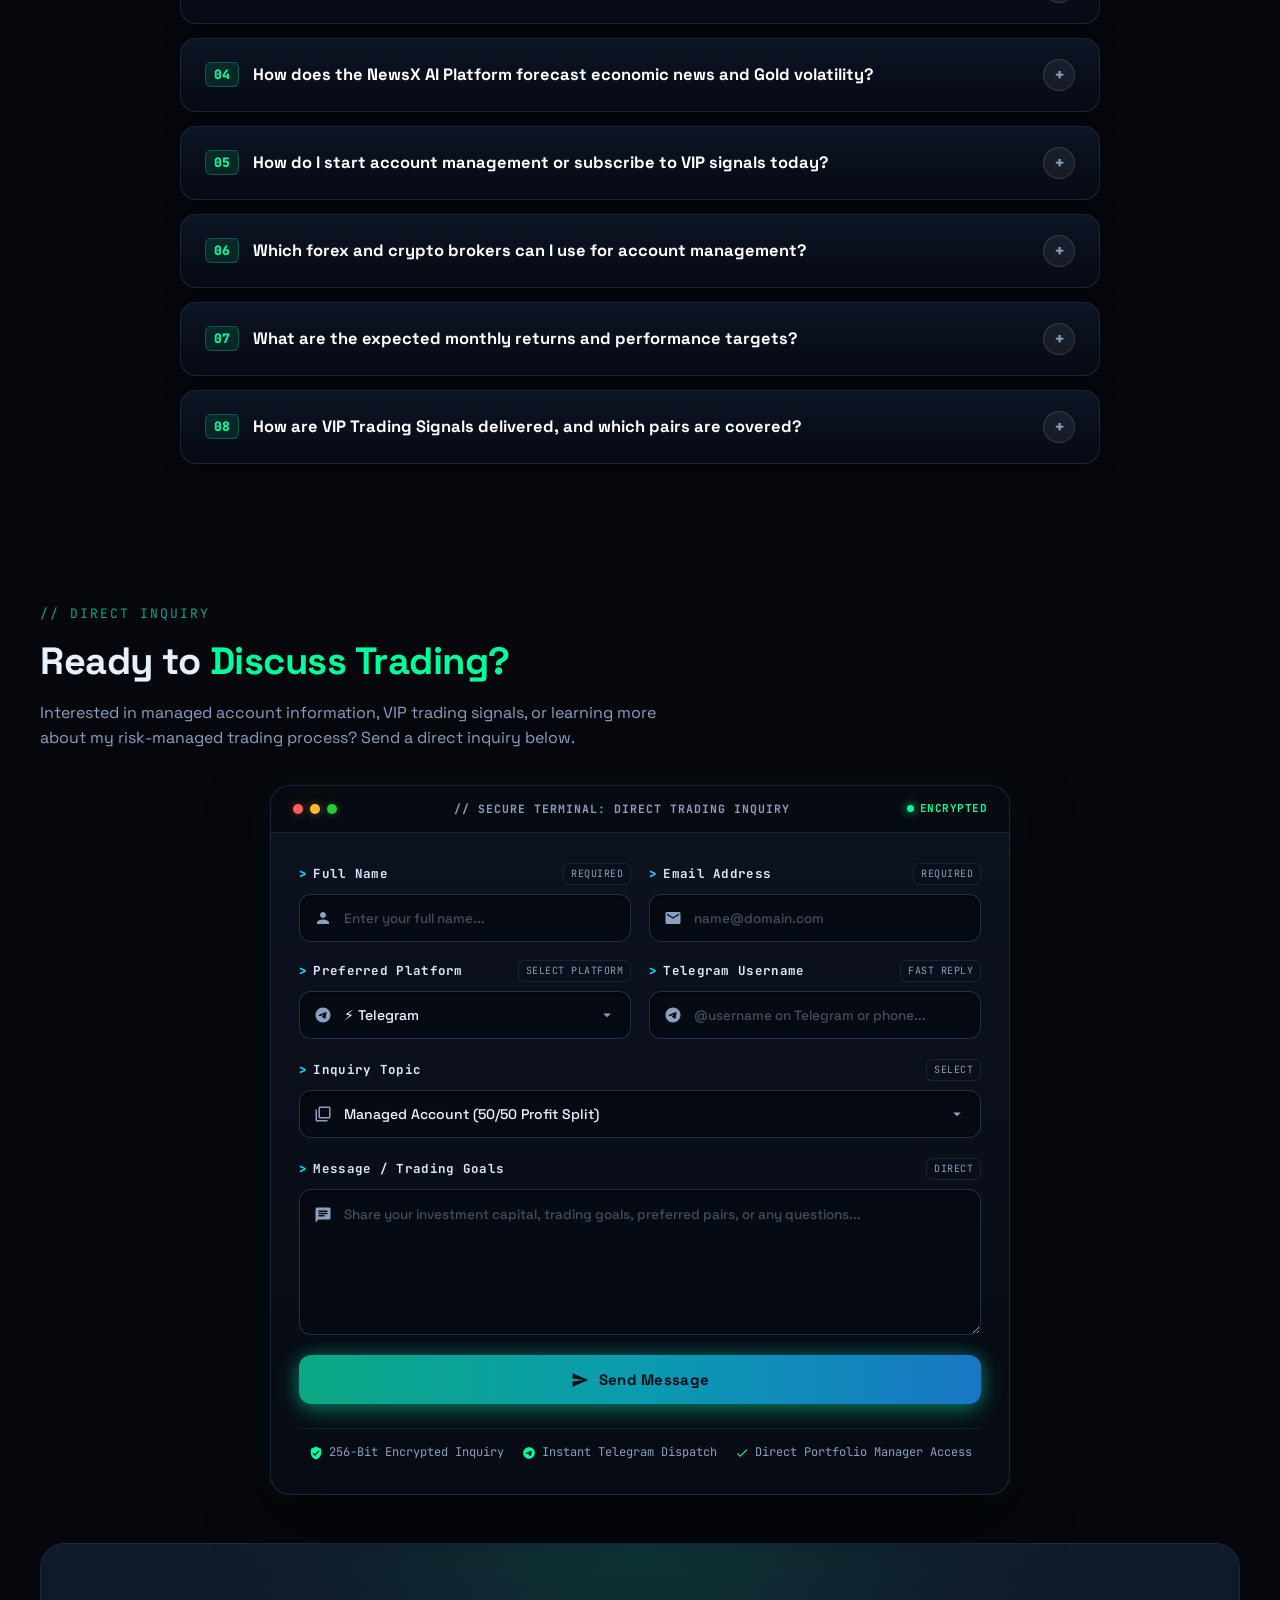
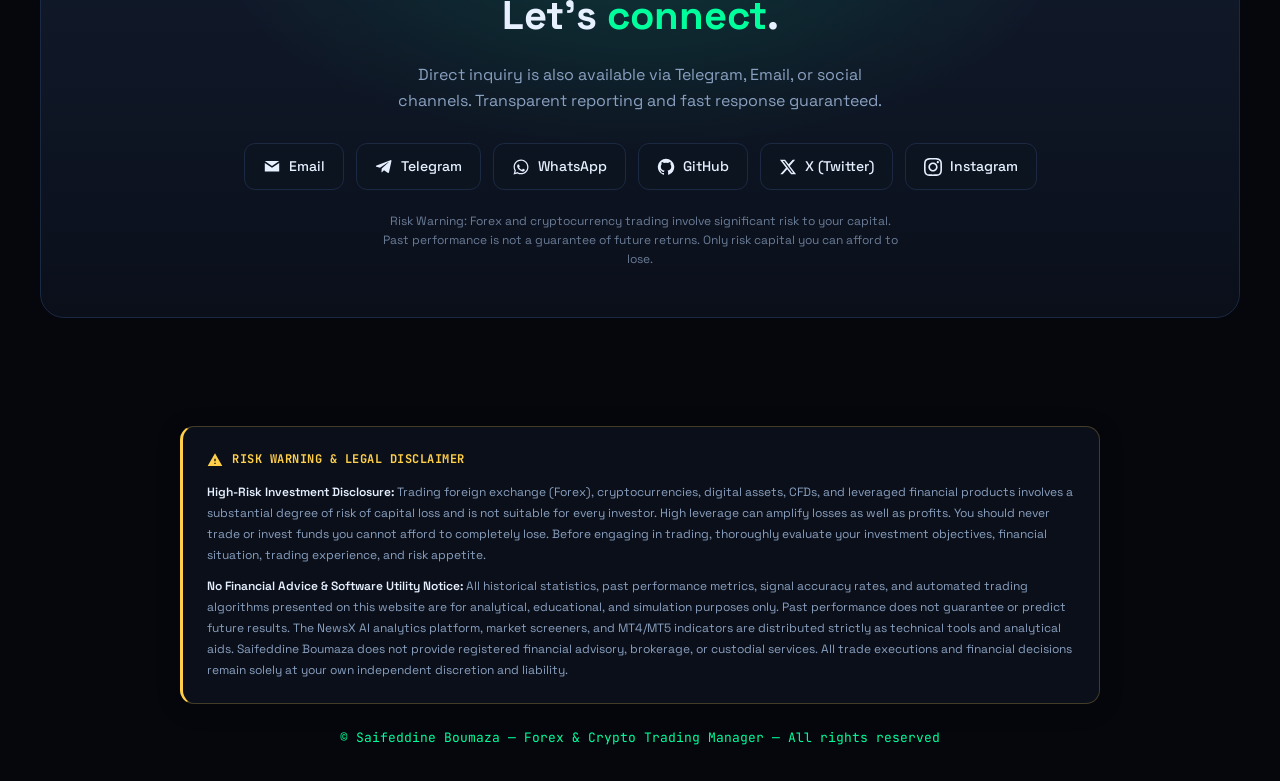
==== commit a3d837a1: "feat(telegram): add exclusive VIP telegram channel banner below results & payouts" ====
--- a/index.html
+++ b/index.html
@@ -6217,6 +6217,187 @@
   background: #f1f5f9;
   border-color: #cbd5e1;
   color: #64748b;
+}
+
+/* Telegram Channel Exclusive Banner */
+.cvx-telegram-channel-banner {
+  margin-top: 42px;
+  background: linear-gradient(135deg, rgba(14, 28, 48, 0.95), rgba(7, 13, 24, 0.98));
+  border: 1px solid rgba(41, 182, 246, 0.35);
+  box-shadow: 0 20px 60px rgba(0, 0, 0, 0.6), 0 0 35px rgba(41, 182, 246, 0.15);
+  border-radius: 20px;
+  padding: 32px 36px;
+  position: relative;
+  overflow: hidden;
+  display: flex;
+  align-items: center;
+  justify-content: space-between;
+  gap: 30px;
+  transition: transform 0.3s ease, border-color 0.3s ease, box-shadow 0.3s ease;
+}
+.cvx-telegram-channel-banner:hover {
+  transform: translateY(-2px);
+  border-color: rgba(41, 182, 246, 0.6);
+  box-shadow: 0 24px 70px rgba(0, 0, 0, 0.7), 0 0 45px rgba(41, 182, 246, 0.25);
+}
+.cvx-telegram-channel-banner::before {
+  content: '';
+  position: absolute;
+  top: -50%;
+  right: -20%;
+  width: 400px;
+  height: 400px;
+  background: radial-gradient(circle, rgba(41, 182, 246, 0.15) 0%, transparent 70%);
+  pointer-events: none;
+  border-radius: 50%;
+}
+.cvx-tg-banner-content {
+  flex: 1;
+  max-width: 680px;
+  z-index: 2;
+}
+.cvx-tg-kicker {
+  display: inline-flex;
+  align-items: center;
+  gap: 8px;
+  font-size: 12px;
+  font-weight: 800;
+  letter-spacing: 1.5px;
+  text-transform: uppercase;
+  color: #29b6f6;
+  margin-bottom: 12px;
+  font-family: 'Space Grotesk', sans-serif;
+}
+.cvx-tg-kicker .pulse-dot {
+  width: 8px;
+  height: 8px;
+  border-radius: 50%;
+  background: #29b6f6;
+  box-shadow: 0 0 10px #29b6f6;
+  animation: tgPulse 1.8s infinite;
+}
+@keyframes tgPulse {
+  0% { transform: scale(0.9); opacity: 0.8; }
+  50% { transform: scale(1.3); opacity: 1; box-shadow: 0 0 16px #29b6f6; }
+  100% { transform: scale(0.9); opacity: 0.8; }
+}
+.cvx-tg-title {
+  font-size: 24px;
+  font-weight: 800;
+  color: #fff;
+  line-height: 1.3;
+  margin: 0 0 10px 0;
+  font-family: 'Space Grotesk', sans-serif;
+}
+.cvx-tg-title .tg-highlight {
+  background: linear-gradient(135deg, #29b6f6, #00f0ff);
+  -webkit-background-clip: text;
+  -webkit-text-fill-color: transparent;
+}
+.cvx-tg-desc {
+  font-size: 14.5px;
+  color: #94a3b8;
+  line-height: 1.6;
+  margin: 0 0 18px 0;
+}
+.cvx-tg-features {
+  display: flex;
+  flex-wrap: wrap;
+  gap: 10px;
+}
+.cvx-tg-feature-pill {
+  display: inline-flex;
+  align-items: center;
+  gap: 6px;
+  padding: 6px 12px;
+  border-radius: 20px;
+  background: rgba(255, 255, 255, 0.05);
+  border: 1px solid rgba(255, 255, 255, 0.1);
+  font-size: 12px;
+  color: #e2e8f0;
+  font-weight: 600;
+}
+.cvx-tg-feature-pill span.icon {
+  font-size: 13px;
+}
+.cvx-tg-banner-action {
+  display: flex;
+  flex-direction: column;
+  align-items: center;
+  gap: 10px;
+  z-index: 2;
+  flex-shrink: 0;
+}
+.cvx-tg-btn {
+  display: inline-flex;
+  align-items: center;
+  justify-content: center;
+  gap: 12px;
+  padding: 16px 28px;
+  border-radius: 14px;
+  background: linear-gradient(135deg, #229ed9 0%, #1e88e5 100%);
+  color: #fff !important;
+  font-size: 15.5px;
+  font-weight: 800;
+  font-family: 'Space Grotesk', sans-serif;
+  text-decoration: none;
+  box-shadow: 0 8px 24px rgba(34, 158, 217, 0.4), inset 0 1px 0 rgba(255, 255, 255, 0.25);
+  transition: all 0.25s ease;
+  white-space: nowrap;
+}
+.cvx-tg-btn:hover {
+  transform: translateY(-2px);
+  background: linear-gradient(135deg, #2bb2f0 0%, #2196f3 100%);
+  box-shadow: 0 12px 32px rgba(34, 158, 217, 0.6), 0 0 25px rgba(34, 158, 217, 0.5);
+  color: #fff !important;
+}
+.cvx-tg-btn svg {
+  width: 22px;
+  height: 22px;
+  fill: currentColor;
+  flex-shrink: 0;
+}
+.cvx-tg-channel-tag {
+  font-family: 'JetBrains Mono', monospace;
+  font-size: 12px;
+  color: #64748b;
+  letter-spacing: 0.5px;
+}
+body.theme-light .cvx-telegram-channel-banner {
+  background: linear-gradient(135deg, #f0f9ff, #ffffff);
+  border-color: #bae6fd;
+  box-shadow: 0 10px 30px rgba(34, 158, 217, 0.12);
+}
+body.theme-light .cvx-tg-title {
+  color: #0f172a;
+}
+body.theme-light .cvx-tg-desc {
+  color: #475569;
+}
+body.theme-light .cvx-tg-feature-pill {
+  background: #e0f2fe;
+  border-color: #bae6fd;
+  color: #0369a1;
+}
+@media (max-width: 860px) {
+  .cvx-telegram-channel-banner {
+    flex-direction: column;
+    text-align: center;
+    padding: 26px 20px;
+    gap: 22px;
+  }
+  .cvx-tg-kicker {
+    justify-content: center;
+  }
+  .cvx-tg-features {
+    justify-content: center;
+  }
+  .cvx-tg-banner-action {
+    width: 100%;
+  }
+  .cvx-tg-btn {
+    width: 100%;
+  }
 }
 
 /* Responsive */
@@ -7657,6 +7838,45 @@
 
   <!-- Sleek Load More Button Container -->
   <div class="payouts-more-wrap" id="payoutsMoreWrap" style="display:none"></div>
+
+  <!-- ==========================================================================
+       📢 EXCLUSIVE TELEGRAM CHANNEL VIP BANNER (Social Proof Conversion Trigger)
+       ========================================================================== -->
+  <div class="cvx-telegram-channel-banner">
+    <div class="cvx-tg-banner-content">
+      <div class="cvx-tg-kicker">
+        <span class="pulse-dot"></span>
+        <span id="tgBannerKicker">// EXCLUSIVE BROADCAST CHANNEL 📡</span>
+      </div>
+      <h3 class="cvx-tg-title" id="tgBannerTitle">
+        Join the Official <span class="tg-highlight">Telegram Channel</span>
+      </h3>
+      <p class="cvx-tg-desc" id="tgBannerDesc">
+        Get daily institutional Gold (XAUUSD) setups, real-time economic news analysis, and verified account management updates directly from Saifeddine Boumaza.
+      </p>
+      <div class="cvx-tg-features">
+        <div class="cvx-tg-feature-pill">
+          <span class="icon">⚡</span>
+          <span id="tgPill1">Daily Gold Analysis</span>
+        </div>
+        <div class="cvx-tg-feature-pill">
+          <span class="icon">📊</span>
+          <span id="tgPill2">Live MT5 Execution Proofs</span>
+        </div>
+        <div class="cvx-tg-feature-pill">
+          <span class="icon">🎯</span>
+          <span id="tgPill3">Key Liquidity Levels</span>
+        </div>
+      </div>
+    </div>
+    <div class="cvx-tg-banner-action">
+      <a href="https://t.me/saifeddineboumaza" target="_blank" rel="noopener" class="cvx-tg-btn" id="tgBannerBtn">
+        <svg viewBox="0 0 24 24"><path d="M12 2C6.48 2 2 6.48 2 12s4.48 10 10 10 10-4.48 10-10S17.52 2 12 2zm4.64 6.8c-.15 1.58-.8 5.42-1.13 7.19-.14.75-.42 1-.68 1.03-.58.05-1.02-.38-1.58-.75-.88-.58-1.38-.94-2.23-1.5-.99-.65-.35-1.01.22-1.59.15-.15 2.71-2.48 2.76-2.69a.2.2 0 00-.05-.18c-.06-.05-.14-.03-.21-.02-.09.02-1.49.95-4.22 2.79-.4.27-.76.41-1.08.4-.36-.01-1.04-.2-1.55-.37-.63-.2-1.12-.31-1.08-.66.02-.18.27-.36.75-.55 2.92-1.27 4.86-2.11 5.83-2.51 2.78-1.16 3.35-1.36 3.73-1.36.08 0 .27.02.39.12.1.08.13.19.14.27-.01.06.01.24 0 .37z"/></svg>
+        <span id="tgBannerBtnText">Join Telegram Channel ↗</span>
+      </a>
+      <span class="cvx-tg-channel-tag">@saifeddineboumaza</span>
+    </div>
+  </div>
 </div>
 </section>
 
@@ -11883,6 +12103,13 @@
         'payout_filter_double': '⚡ توثيق مزدوج (Exness + إيميل بينانس) (6)',
         'payout_filter_ledger': '💼 سجل Exness المباشر (4)',
         'payout_modal_title': 'التدقيق المالي الرسمي لسحب الأرباح',
+        'tg_banner_kicker': '// القناة الرسمية المعتمدة على تلغرام 📡',
+        'tg_banner_title': 'انضم إلى <span class="tg-highlight">قناة التلغرام الرسمية</span>',
+        'tg_banner_desc': 'تابع تحليلات الذهب اليومية (XAUUSD)، قراءات السيولة اللحظية، وتحديثات صفقات إدارة الحسابات المباشرة مجاناً مع سيف الدين بوعكاز.',
+        'tg_pill_1': 'تحليلات يومية على الذهب',
+        'tg_pill_2': 'إثباتات مباشرة من الميتاتريدر',
+        'tg_pill_3': 'مستويات سيولة دقيقة',
+        'tg_banner_btn': 'انضم إلى القناة مجاناً ↗',
 
         // Experience Section
         'exp_sec_kick': '// المسيرة والخبرة',
@@ -12305,6 +12532,13 @@
         'payout_filter_double': '⚡ Double-Verified (Exness + Binance Email) (6)',
         'payout_filter_ledger': '💼 Exness Direct Ledger (4)',
         'payout_modal_title': 'Official Broker Payout Audit',
+        'tg_banner_kicker': '// EXCLUSIVE BROADCAST CHANNEL 📡',
+        'tg_banner_title': 'Join the Official <span class="tg-highlight">Telegram Channel</span>',
+        'tg_banner_desc': 'Get daily institutional Gold (XAUUSD) setups, real-time economic news analysis, and verified account management updates directly from Saifeddine Boumaza.',
+        'tg_pill_1': 'Daily Gold Analysis',
+        'tg_pill_2': 'Live MT5 Execution Proofs',
+        'tg_pill_3': 'Key Liquidity Levels',
+        'tg_banner_btn': 'Join Telegram Channel ↗',
 
         // Experience Section
         'exp_sec_kick': '// timeline',
@@ -12965,6 +13199,22 @@
       var pMTitle = document.getElementById('payoutModalTitleTxt');
       if (pMTitle && t['payout_modal_title']) pMTitle.textContent = t['payout_modal_title'];
 
+      // Telegram Channel Banner translations
+      var tgKicker = document.getElementById('tgBannerKicker');
+      if (tgKicker && t['tg_banner_kicker']) tgKicker.textContent = t['tg_banner_kicker'];
+      var tgTitle = document.getElementById('tgBannerTitle');
+      if (tgTitle && t['tg_banner_title']) tgTitle.innerHTML = t['tg_banner_title'];
+      var tgDesc = document.getElementById('tgBannerDesc');
+      if (tgDesc && t['tg_banner_desc']) tgDesc.textContent = t['tg_banner_desc'];
+      var tgP1 = document.getElementById('tgPill1');
+      if (tgP1 && t['tg_pill_1']) tgP1.textContent = t['tg_pill_1'];
+      var tgP2 = document.getElementById('tgPill2');
+      if (tgP2 && t['tg_pill_2']) tgP2.textContent = t['tg_pill_2'];
+      var tgP3 = document.getElementById('tgPill3');
+      if (tgP3 && t['tg_pill_3']) tgP3.textContent = t['tg_pill_3'];
+      var tgBtn = document.getElementById('tgBannerBtnText');
+      if (tgBtn && t['tg_banner_btn']) tgBtn.textContent = t['tg_banner_btn'];
+
       if (typeof window.renderPayouts === 'function') {
         var activePFilter = document.querySelector('.payout-filter-btn.active');
         var fVal = activePFilter ? activePFilter.getAttribute('data-filter') : 'all';
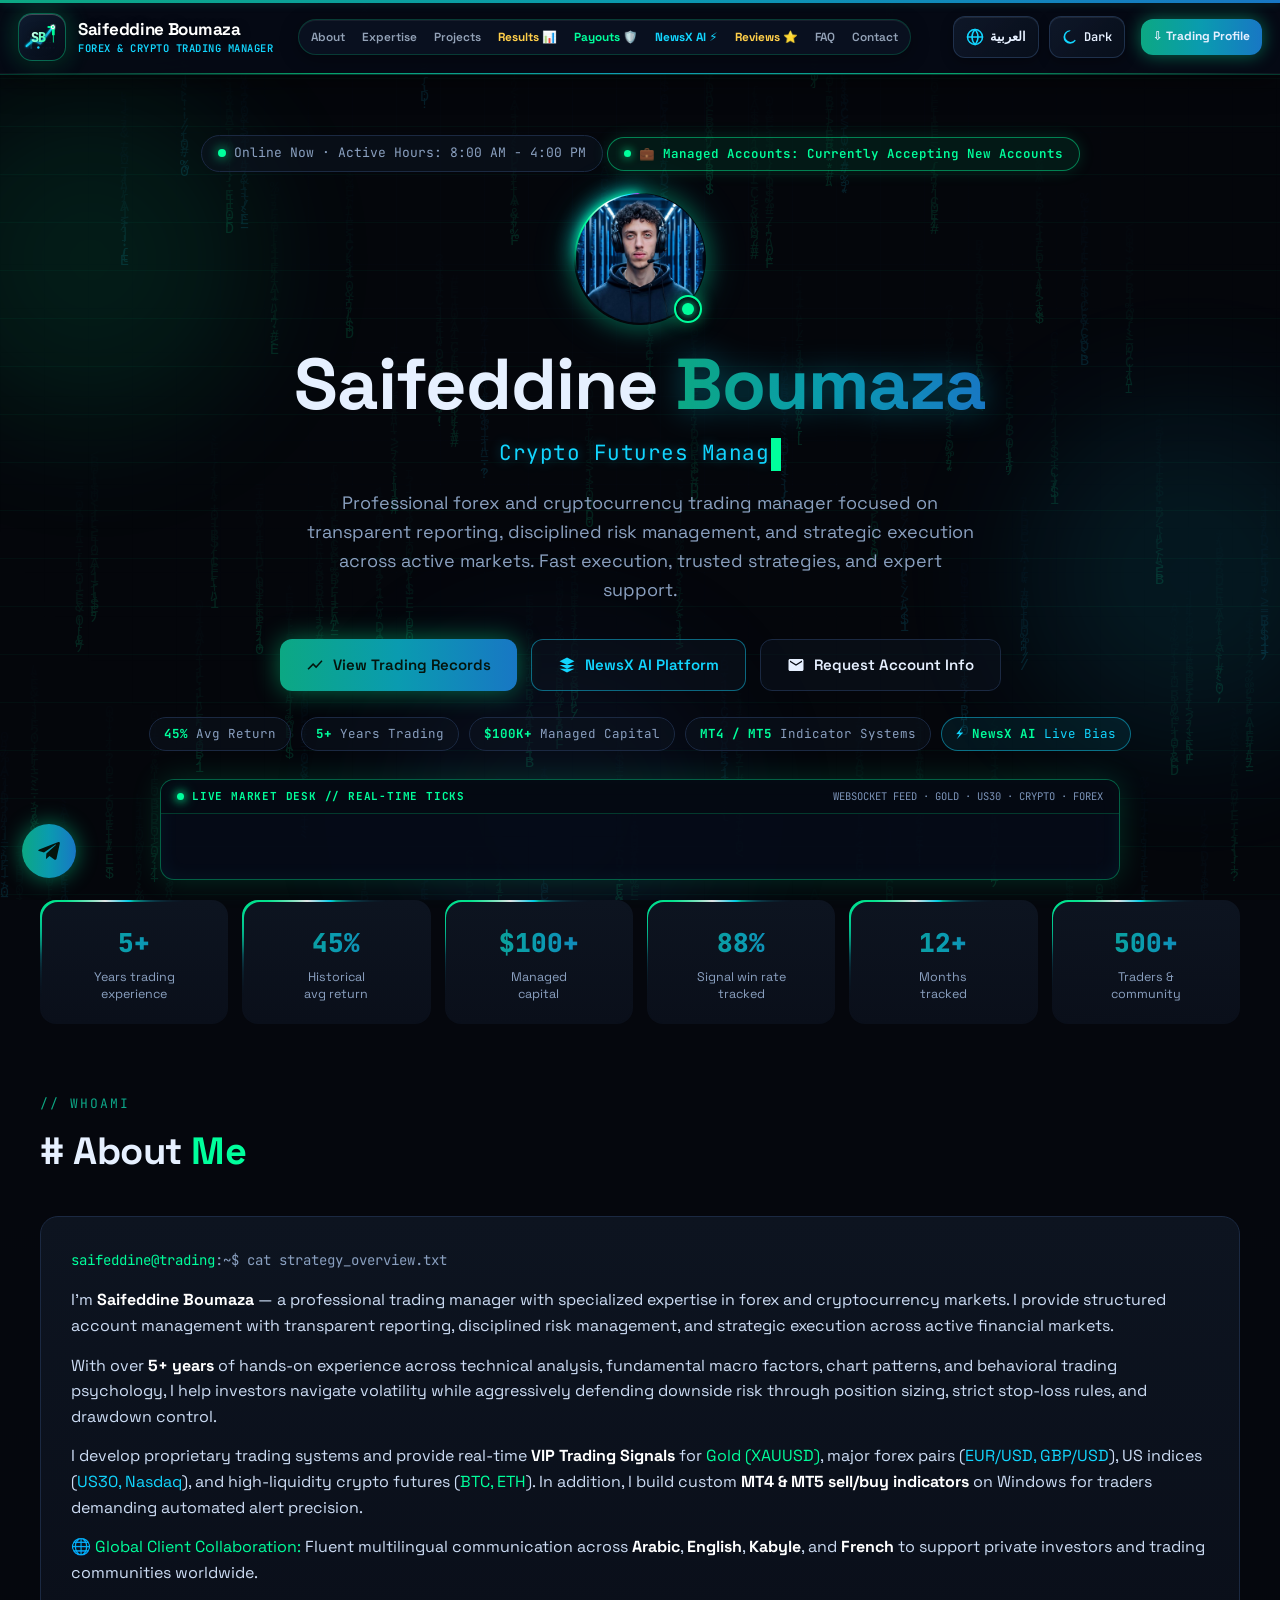
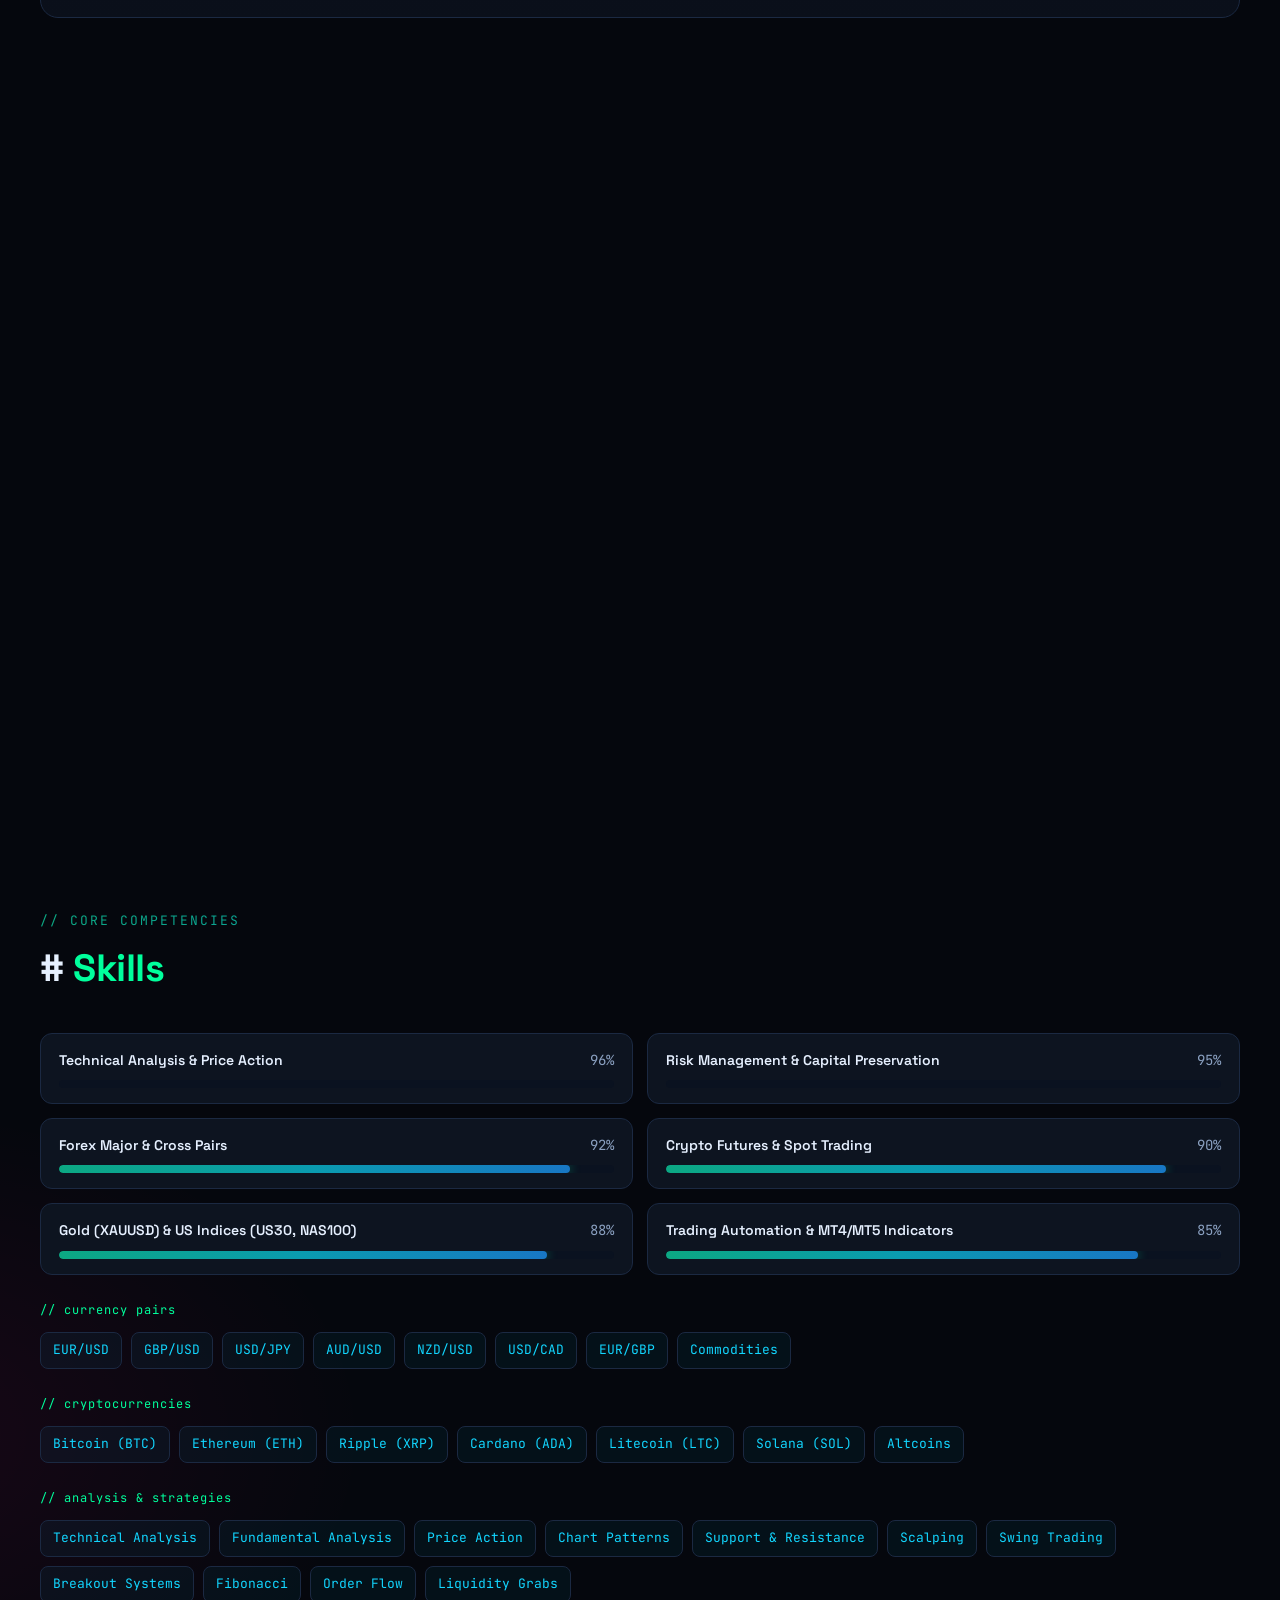
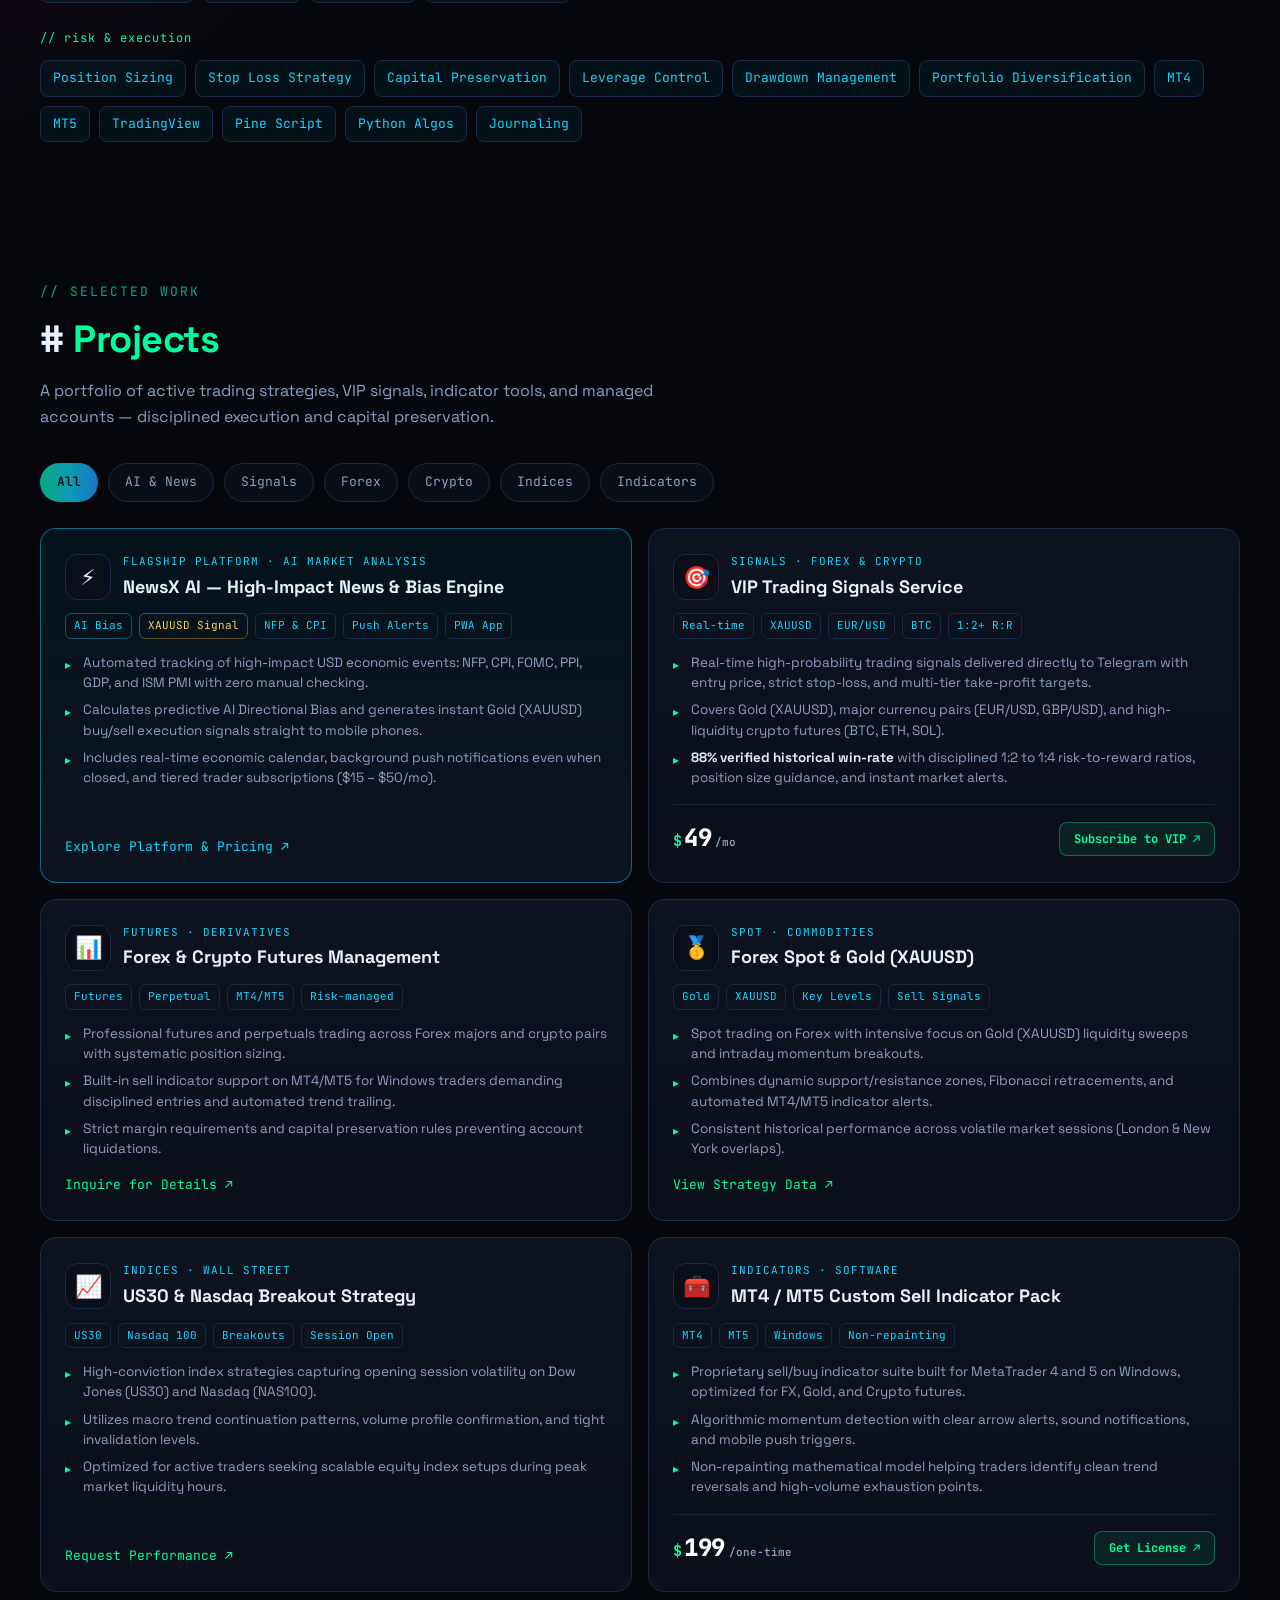
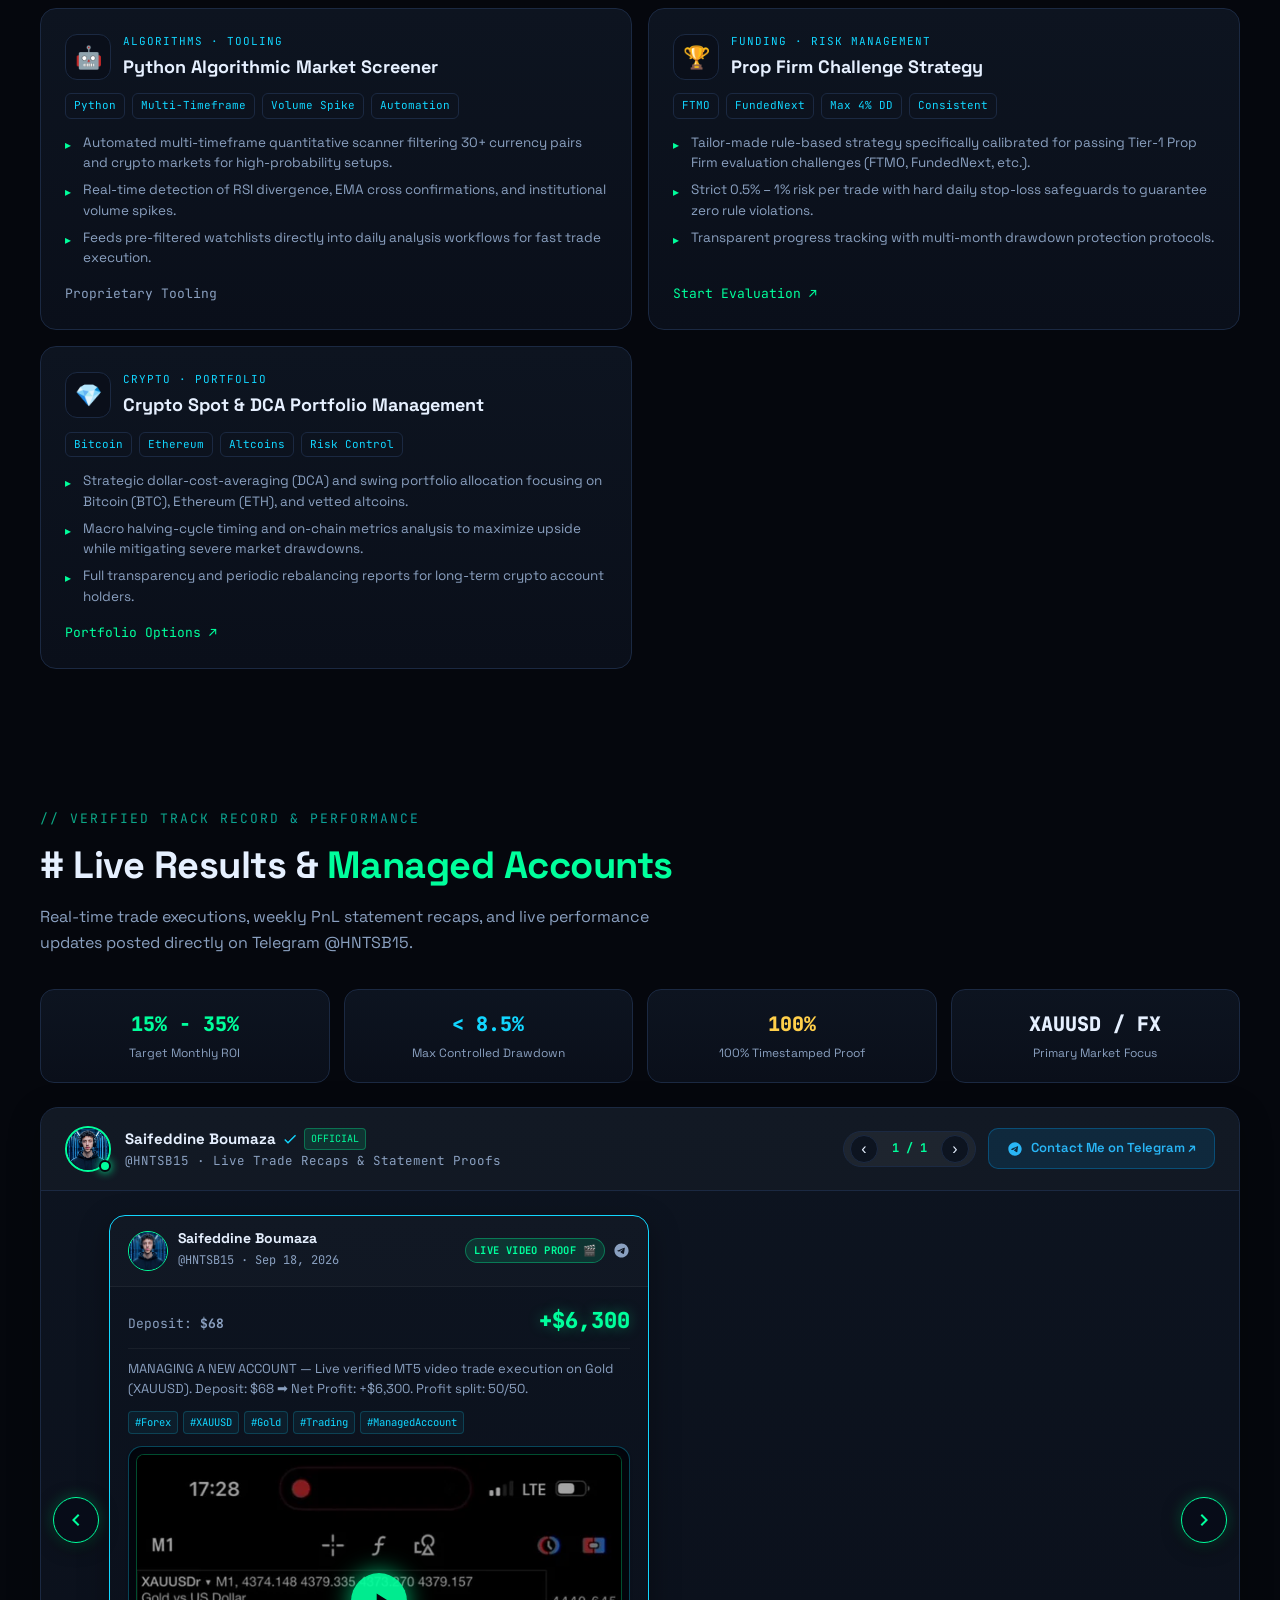
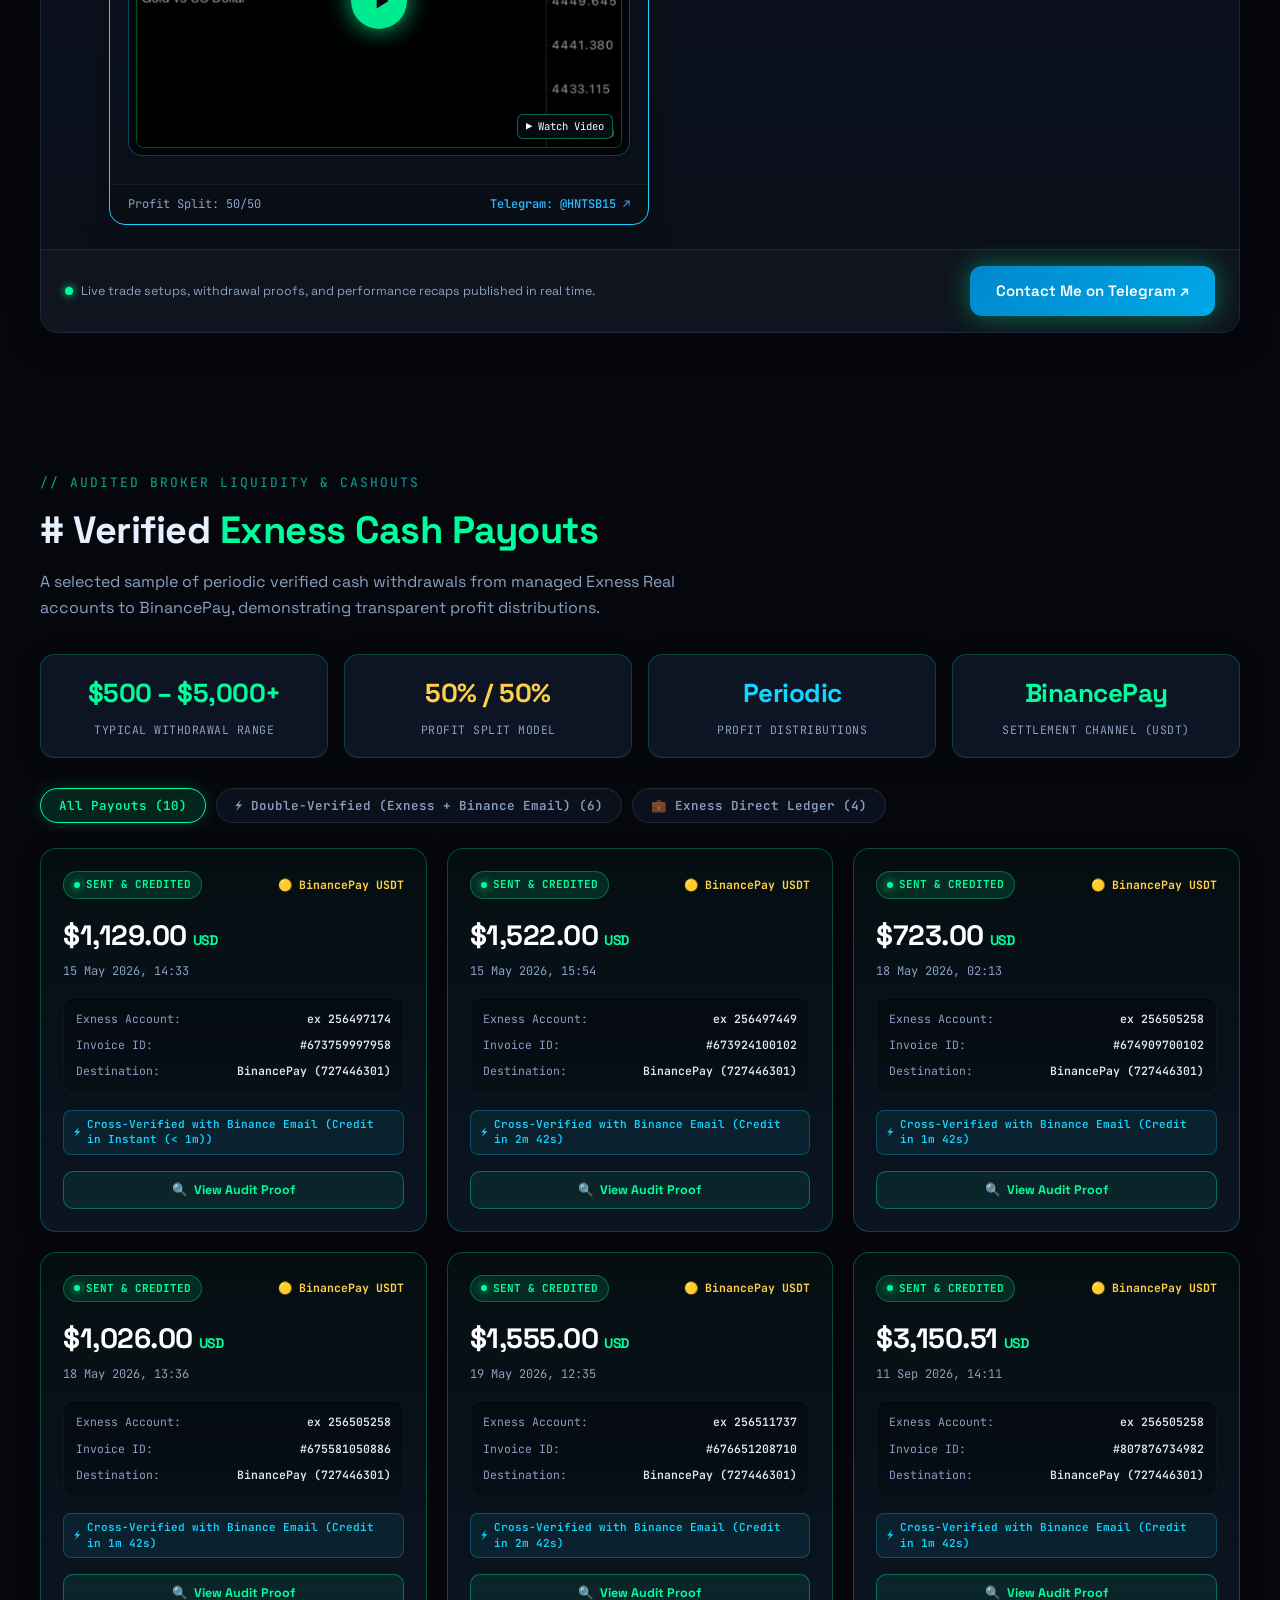
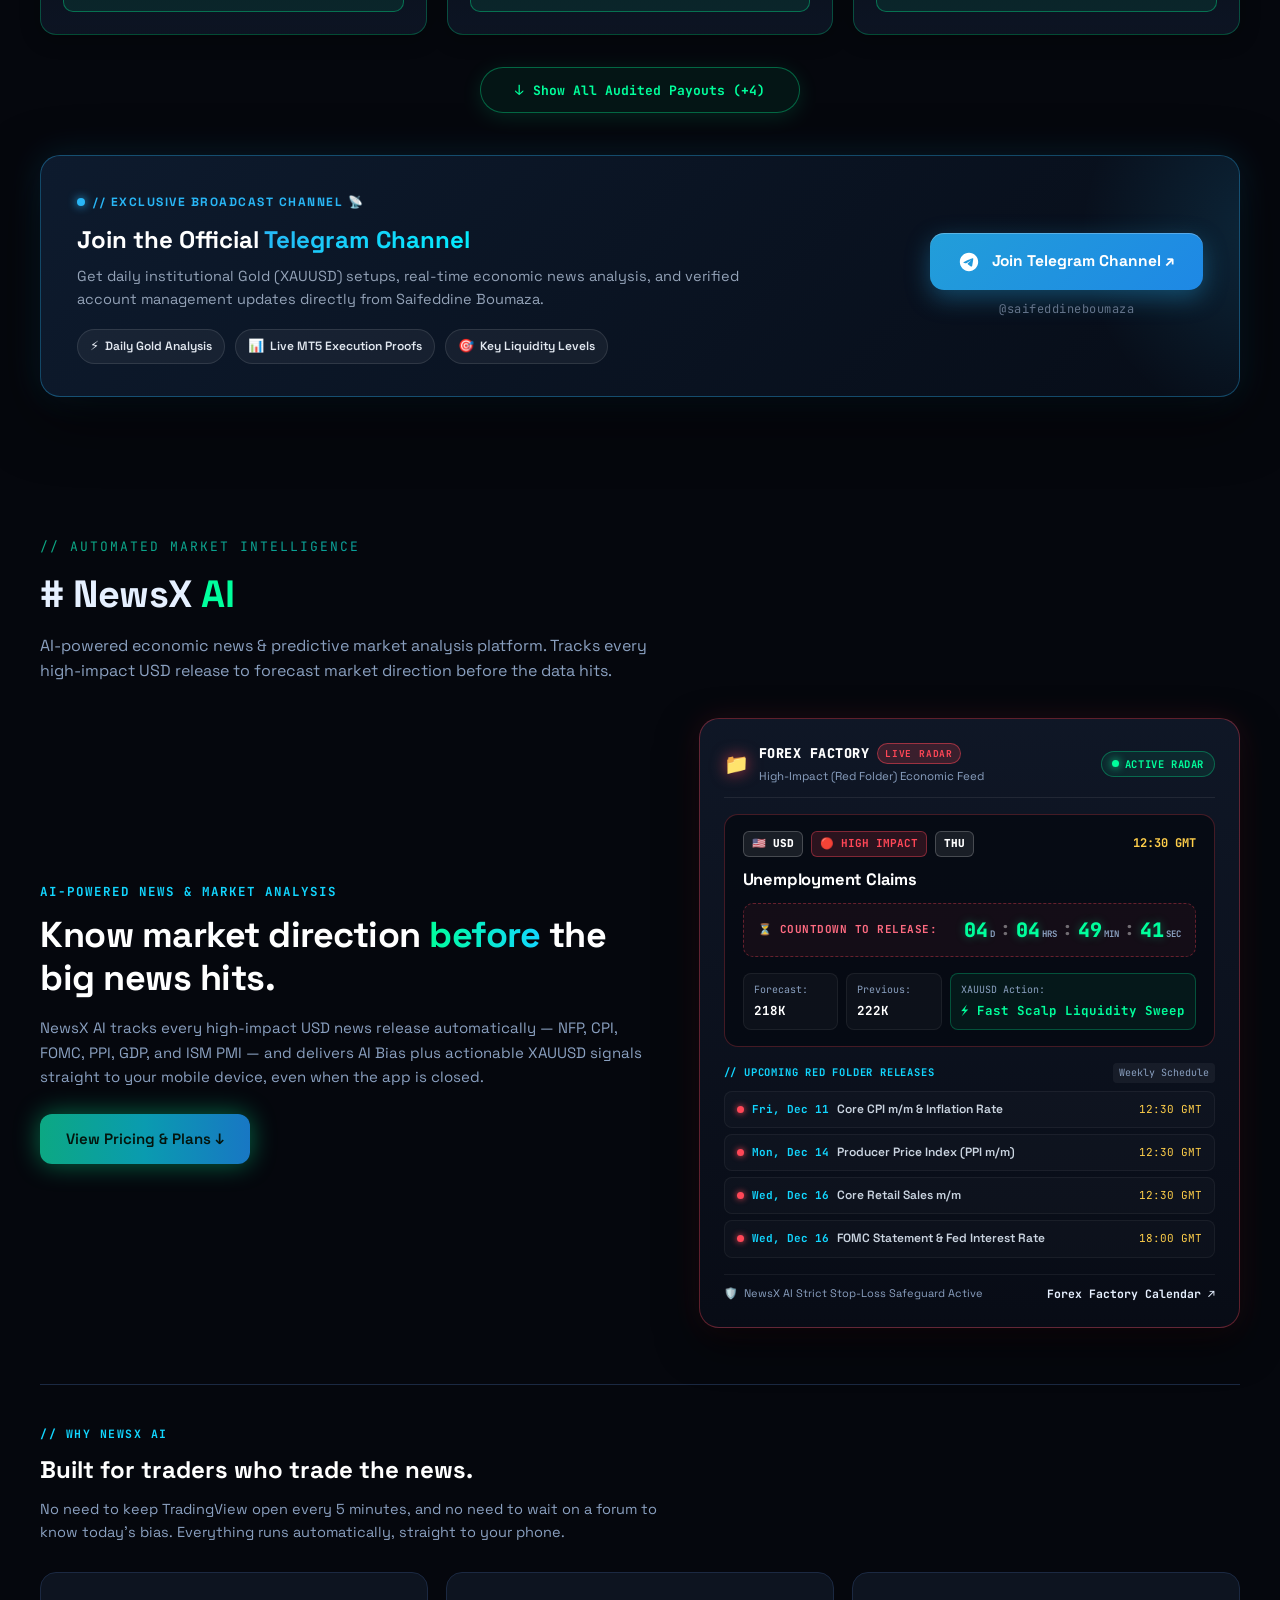
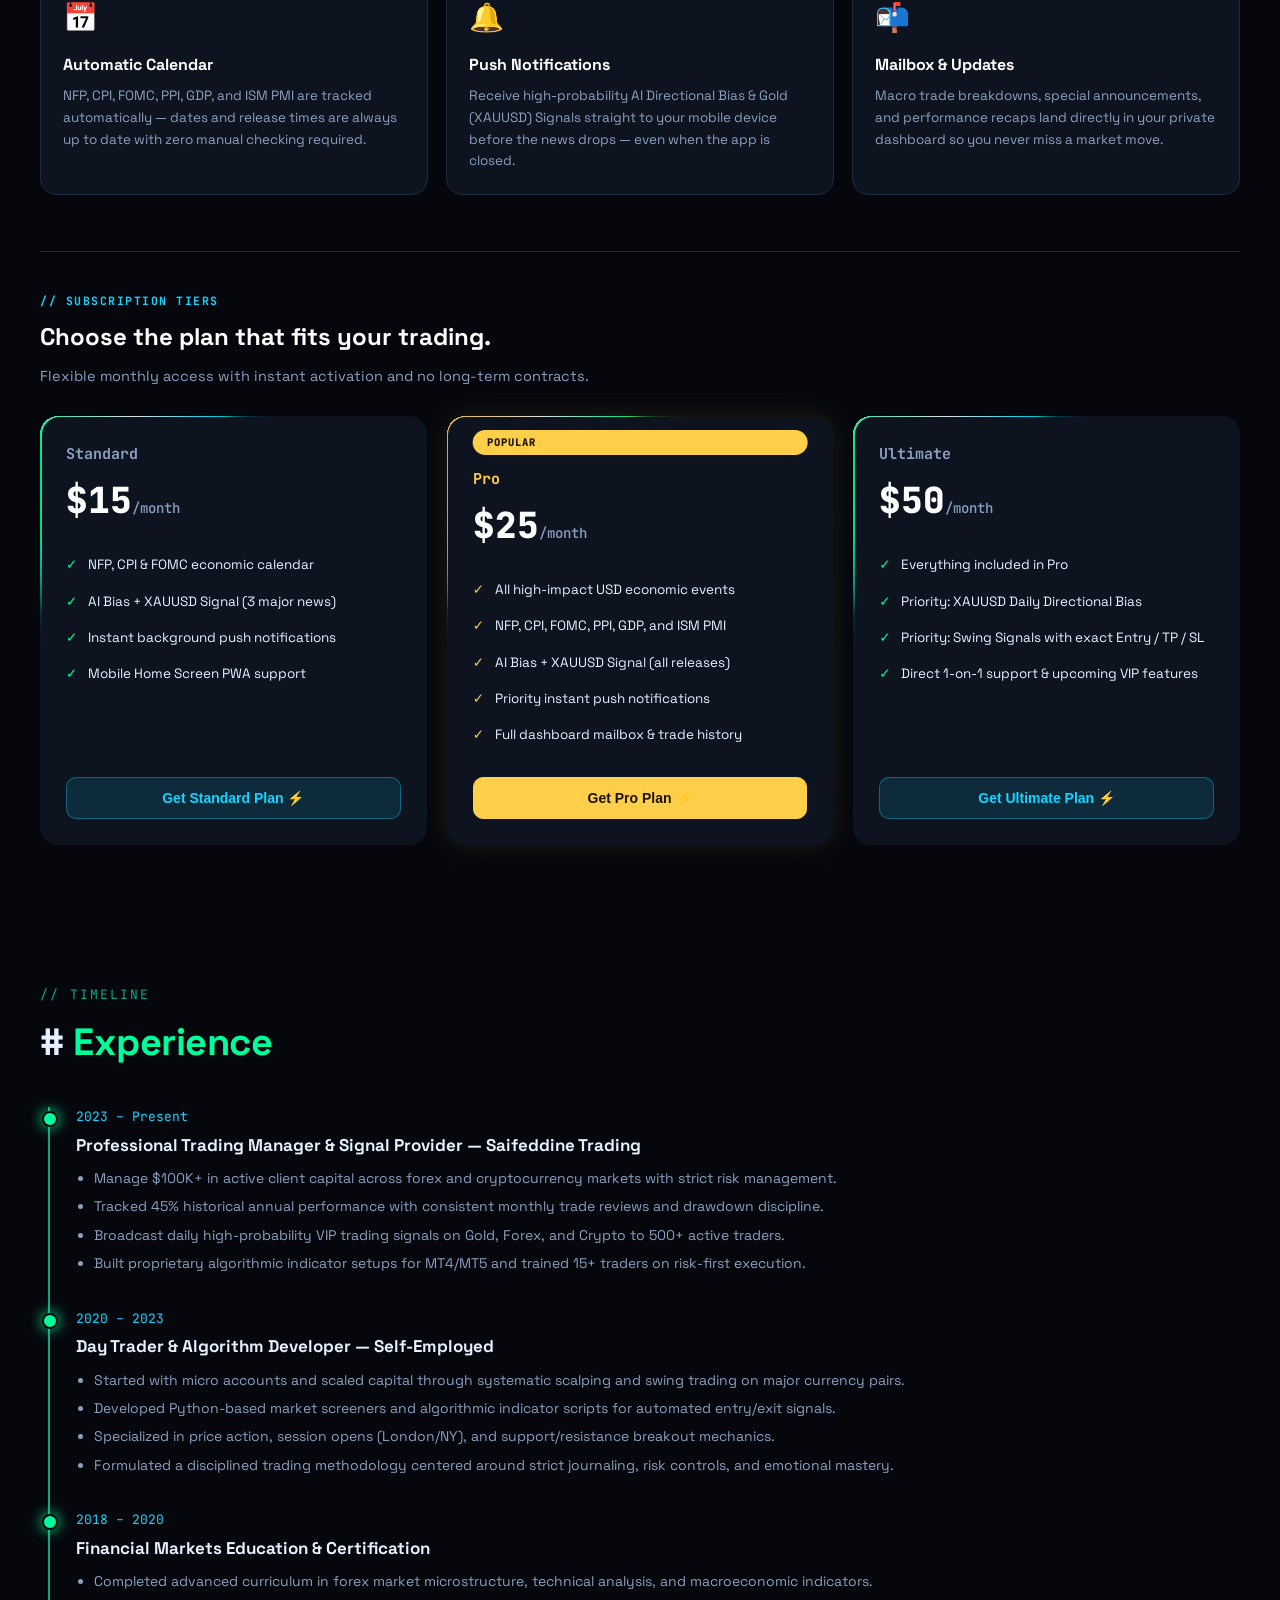
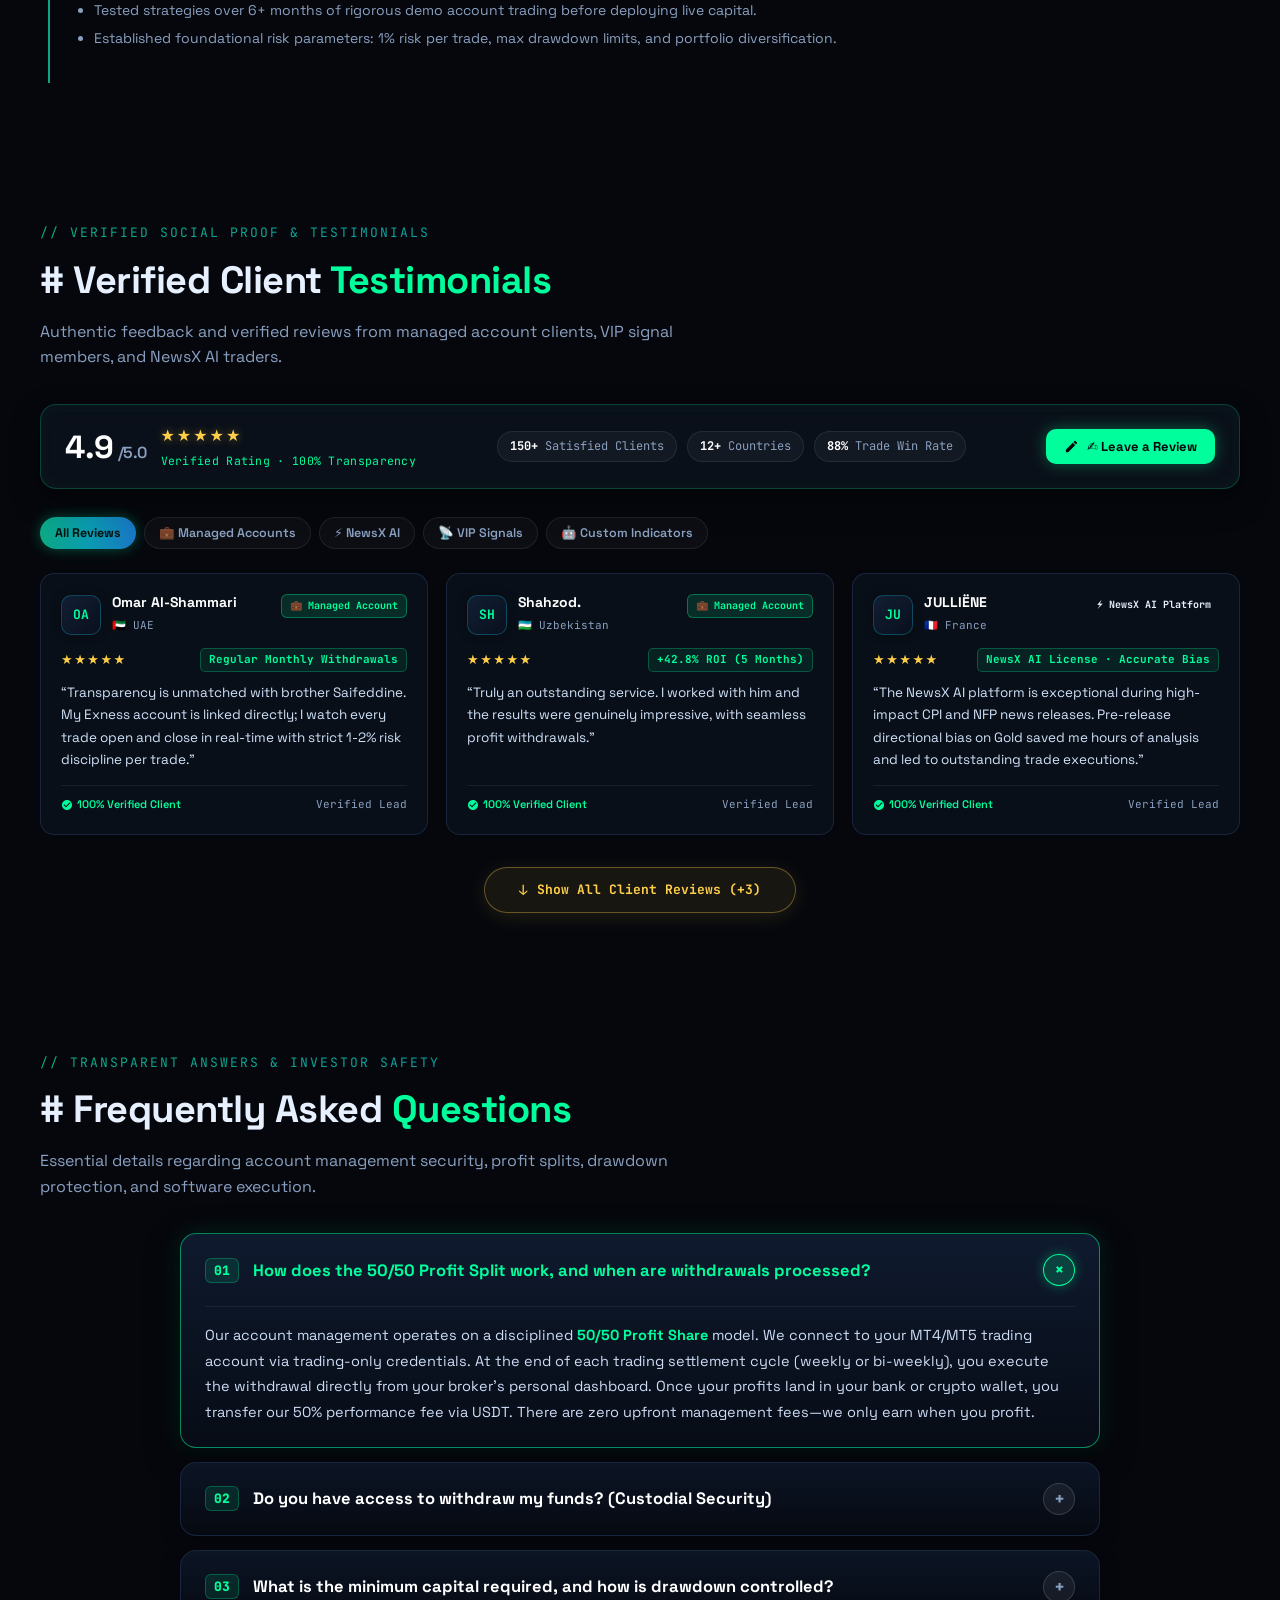
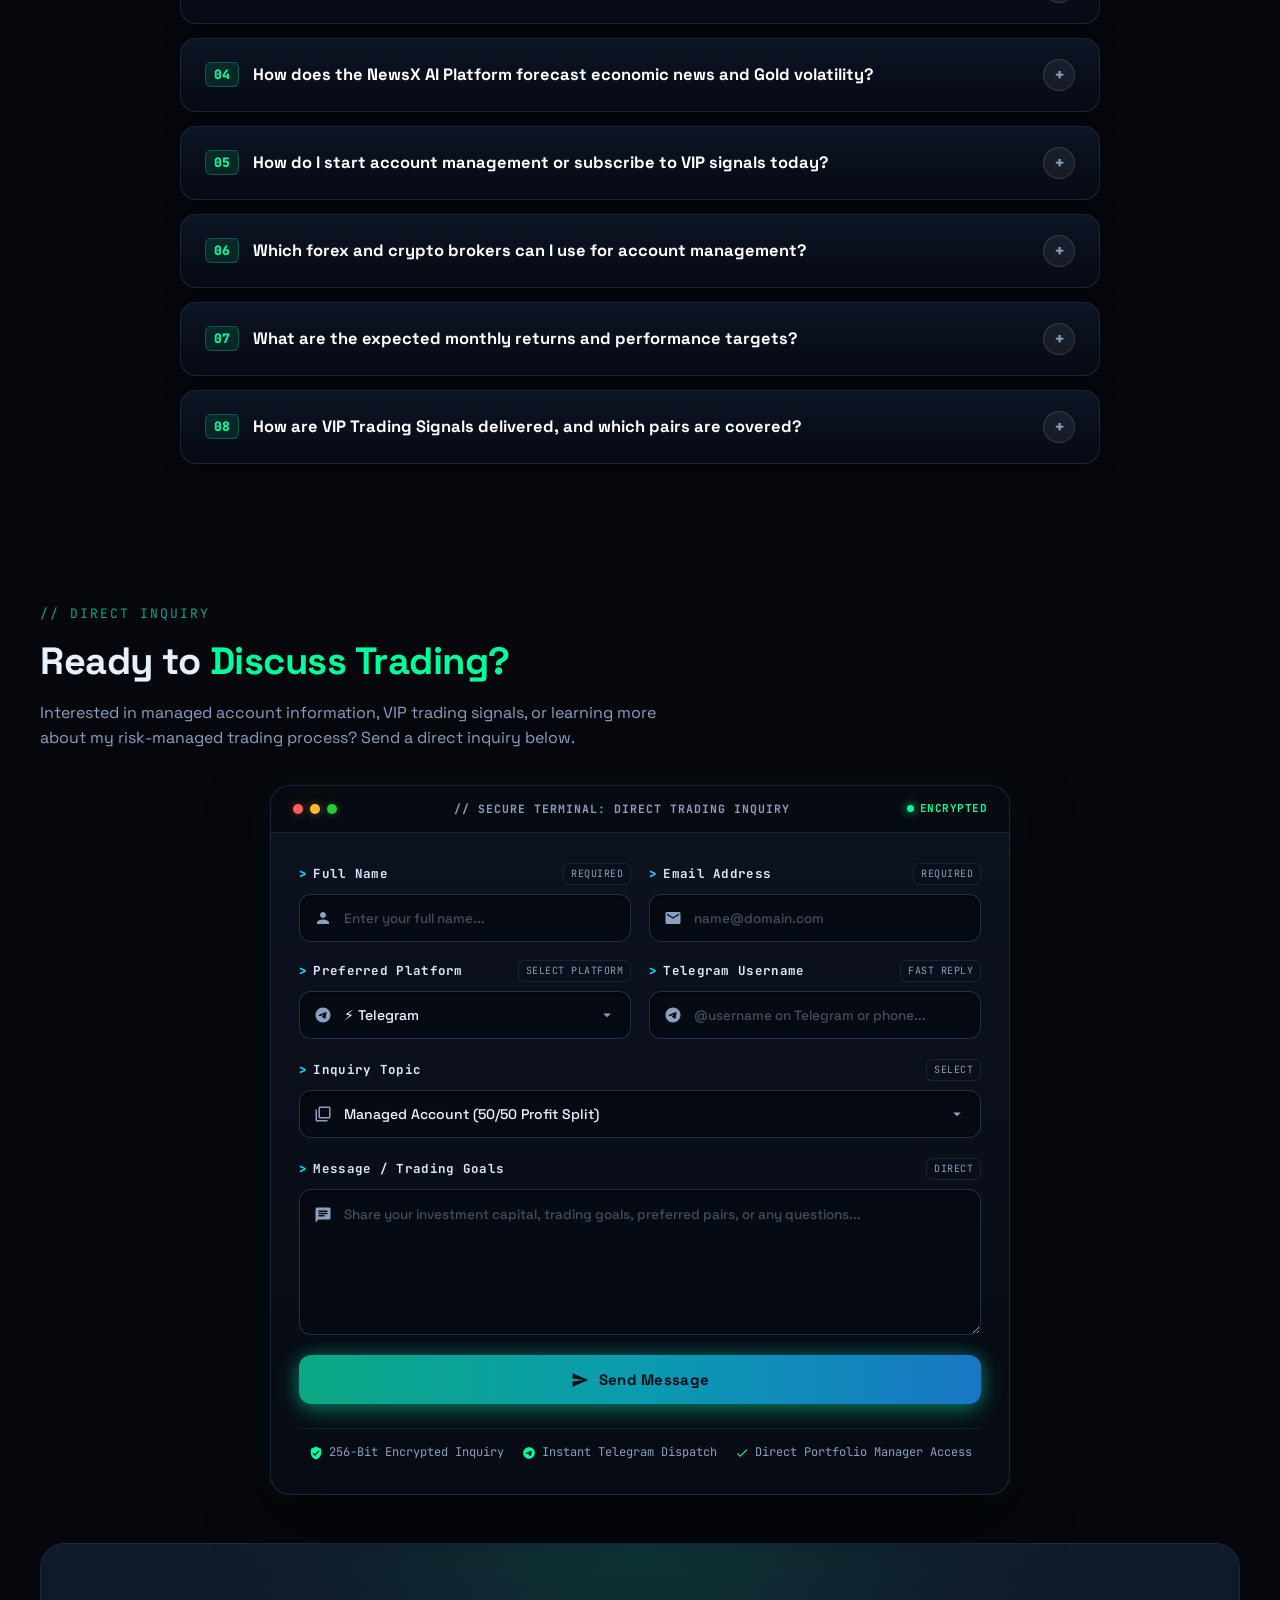
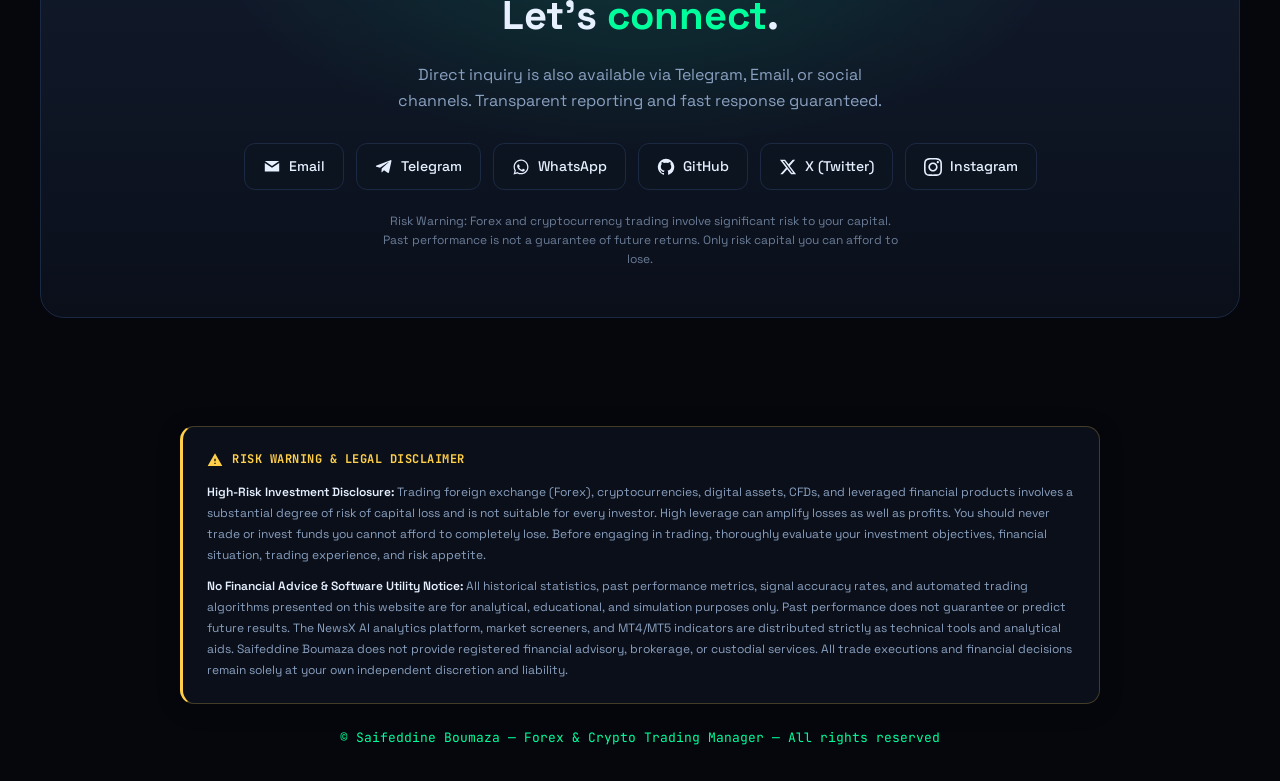
==== commit f9e0cb76: "fix(telegram): ensure Join Telegram Channel button exclusively and permanently opens https://t.me/sa" ====
--- a/index.html
+++ b/index.html
@@ -7870,7 +7870,7 @@
       </div>
     </div>
     <div class="cvx-tg-banner-action">
-      <a href="https://t.me/saifeddineboumaza" target="_blank" rel="noopener" class="cvx-tg-btn" id="tgBannerBtn">
+      <a href="https://t.me/saifeddineboumaza" target="_blank" rel="noopener" class="cvx-tg-btn" id="tgBannerBtn" data-tg-type="channel" onclick="this.href=window.CVX_TELEGRAM_CHANNEL||'https://t.me/saifeddineboumaza'">
         <svg viewBox="0 0 24 24"><path d="M12 2C6.48 2 2 6.48 2 12s4.48 10 10 10 10-4.48 10-10S17.52 2 12 2zm4.64 6.8c-.15 1.58-.8 5.42-1.13 7.19-.14.75-.42 1-.68 1.03-.58.05-1.02-.38-1.58-.75-.88-.58-1.38-.94-2.23-1.5-.99-.65-.35-1.01.22-1.59.15-.15 2.71-2.48 2.76-2.69a.2.2 0 00-.05-.18c-.06-.05-.14-.03-.21-.02-.09.02-1.49.95-4.22 2.79-.4.27-.76.41-1.08.4-.36-.01-1.04-.2-1.55-.37-.63-.2-1.12-.31-1.08-.66.02-.18.27-.36.75-.55 2.92-1.27 4.86-2.11 5.83-2.51 2.78-1.16 3.35-1.36 3.73-1.36.08 0 .27.02.39.12.1.08.13.19.14.27-.01.06.01.24 0 .37z"/></svg>
         <span id="tgBannerBtnText">Join Telegram Channel ↗</span>
       </a>
@@ -8991,6 +8991,8 @@
           var tg = val.replace(/^@/, '');
           window.CVX_DIRECT_TG = tg;
           document.querySelectorAll('a[href*="t.me/"]').forEach(function(a){
+            // Never overwrite the Join Telegram Channel banner button or elements designated as channel!
+            if (a.id === 'tgBannerBtn' || a.classList.contains('cvx-tg-btn') || a.getAttribute('data-tg-type') === 'channel') return;
             if (a.href.indexOf('?text=') > -1) {
               var textParam = a.href.split('?text=')[1] || '';
               a.href = 'https://t.me/' + tg + (textParam ? ('?text=' + textParam) : '');
@@ -8998,6 +9000,22 @@
               a.href = 'https://t.me/' + tg;
             }
           });
+        }
+        if (k === 'telegram_channel') {
+          var ch = (val || '').trim();
+          if (ch && ch !== 'https://t.me/HNTSB15' && ch !== 'HNTSB15' && ch !== '@HNTSB15') {
+            if (ch.indexOf('t.me/') === -1) ch = 'https://t.me/' + ch.replace(/^@/, '');
+            window.CVX_TELEGRAM_CHANNEL = ch;
+          } else {
+            window.CVX_TELEGRAM_CHANNEL = 'https://t.me/saifeddineboumaza';
+          }
+          var tgBanner = document.getElementById('tgBannerBtn');
+          if (tgBanner) tgBanner.href = window.CVX_TELEGRAM_CHANNEL;
+          var tgTag = document.querySelector('.cvx-tg-channel-tag');
+          if (tgTag) {
+            var handle = window.CVX_TELEGRAM_CHANNEL.split('/').pop().replace(/^@/, '');
+            if (handle) tgTag.textContent = '@' + handle;
+          }
         }
         if (k === 'whatsapp_number' || k === 'whatsapp') {
           window.CVX_WHATSAPP = val;
@@ -13214,6 +13232,8 @@
       if (tgP3 && t['tg_pill_3']) tgP3.textContent = t['tg_pill_3'];
       var tgBtn = document.getElementById('tgBannerBtnText');
       if (tgBtn && t['tg_banner_btn']) tgBtn.textContent = t['tg_banner_btn'];
+      var tgBannerEl = document.getElementById('tgBannerBtn');
+      if (tgBannerEl) tgBannerEl.href = window.CVX_TELEGRAM_CHANNEL || 'https://t.me/saifeddineboumaza';
 
       if (typeof window.renderPayouts === 'function') {
         var activePFilter = document.querySelector('.payout-filter-btn.active');
